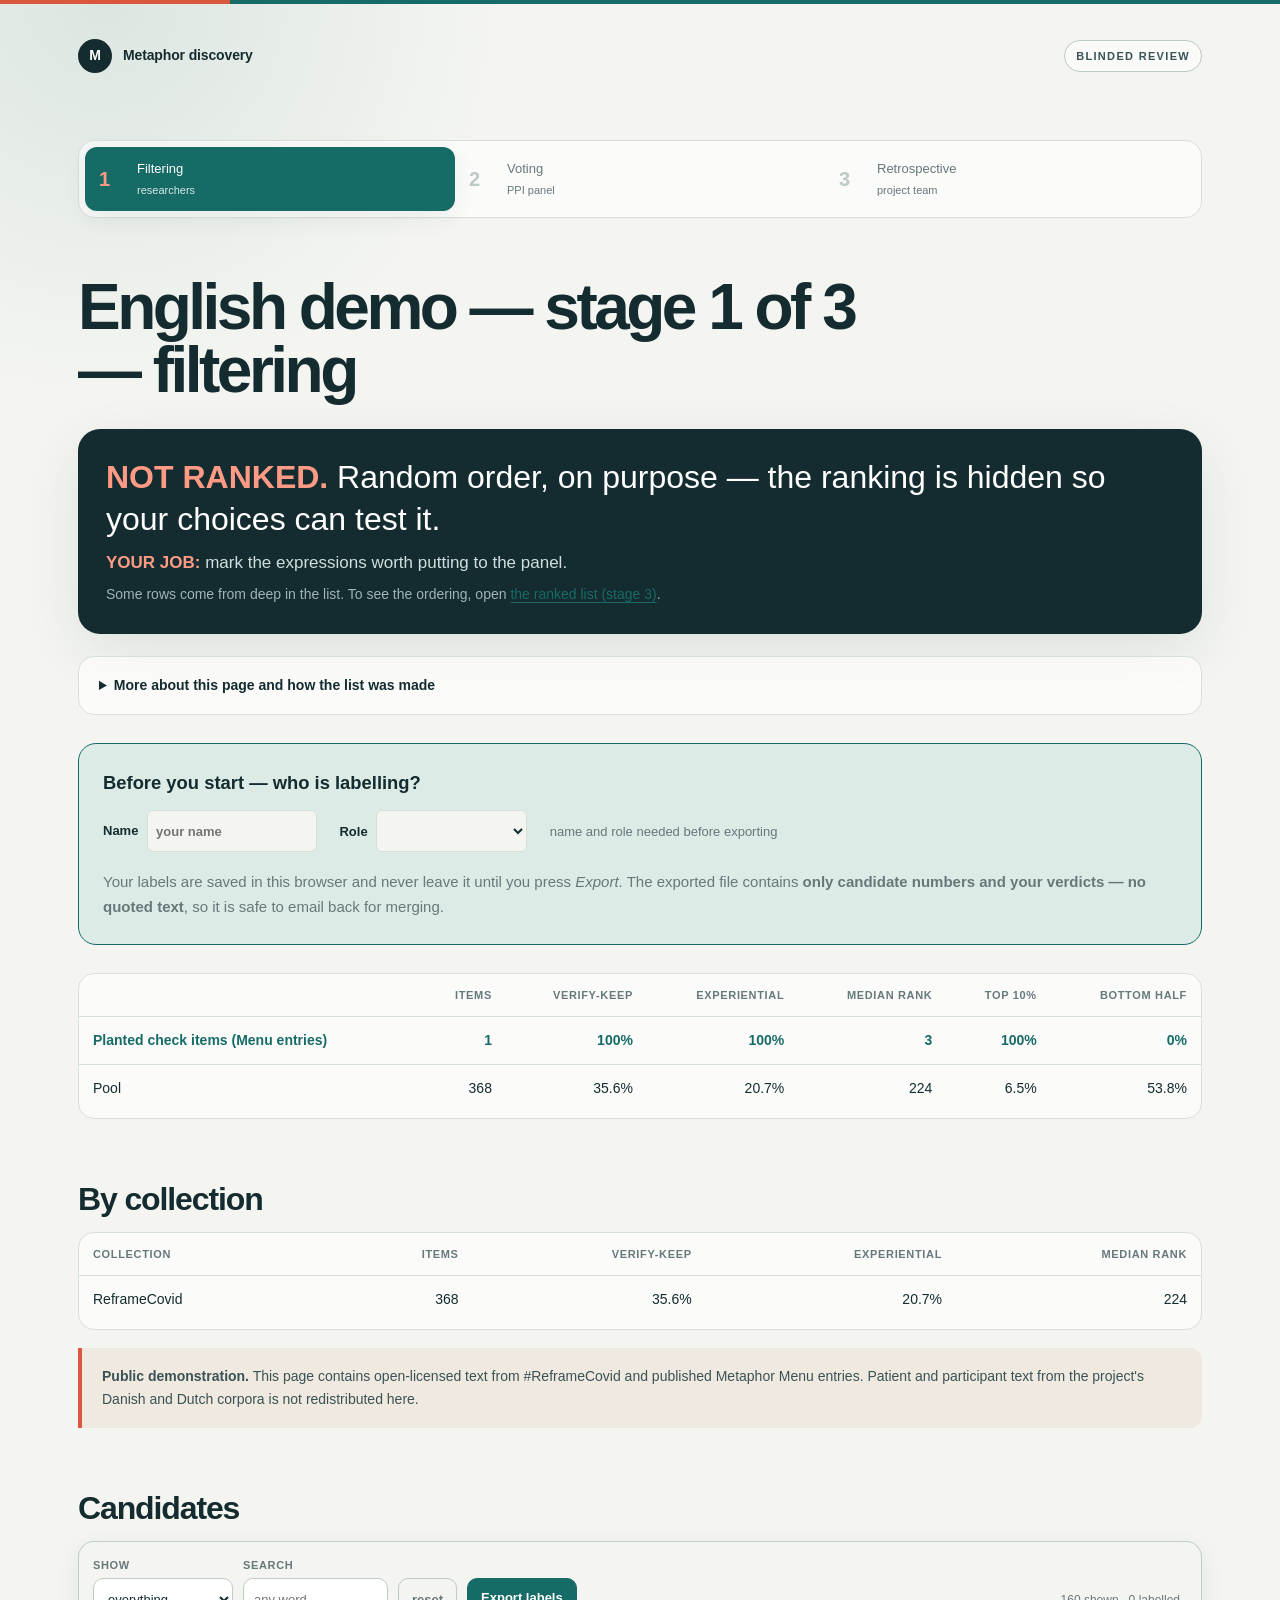
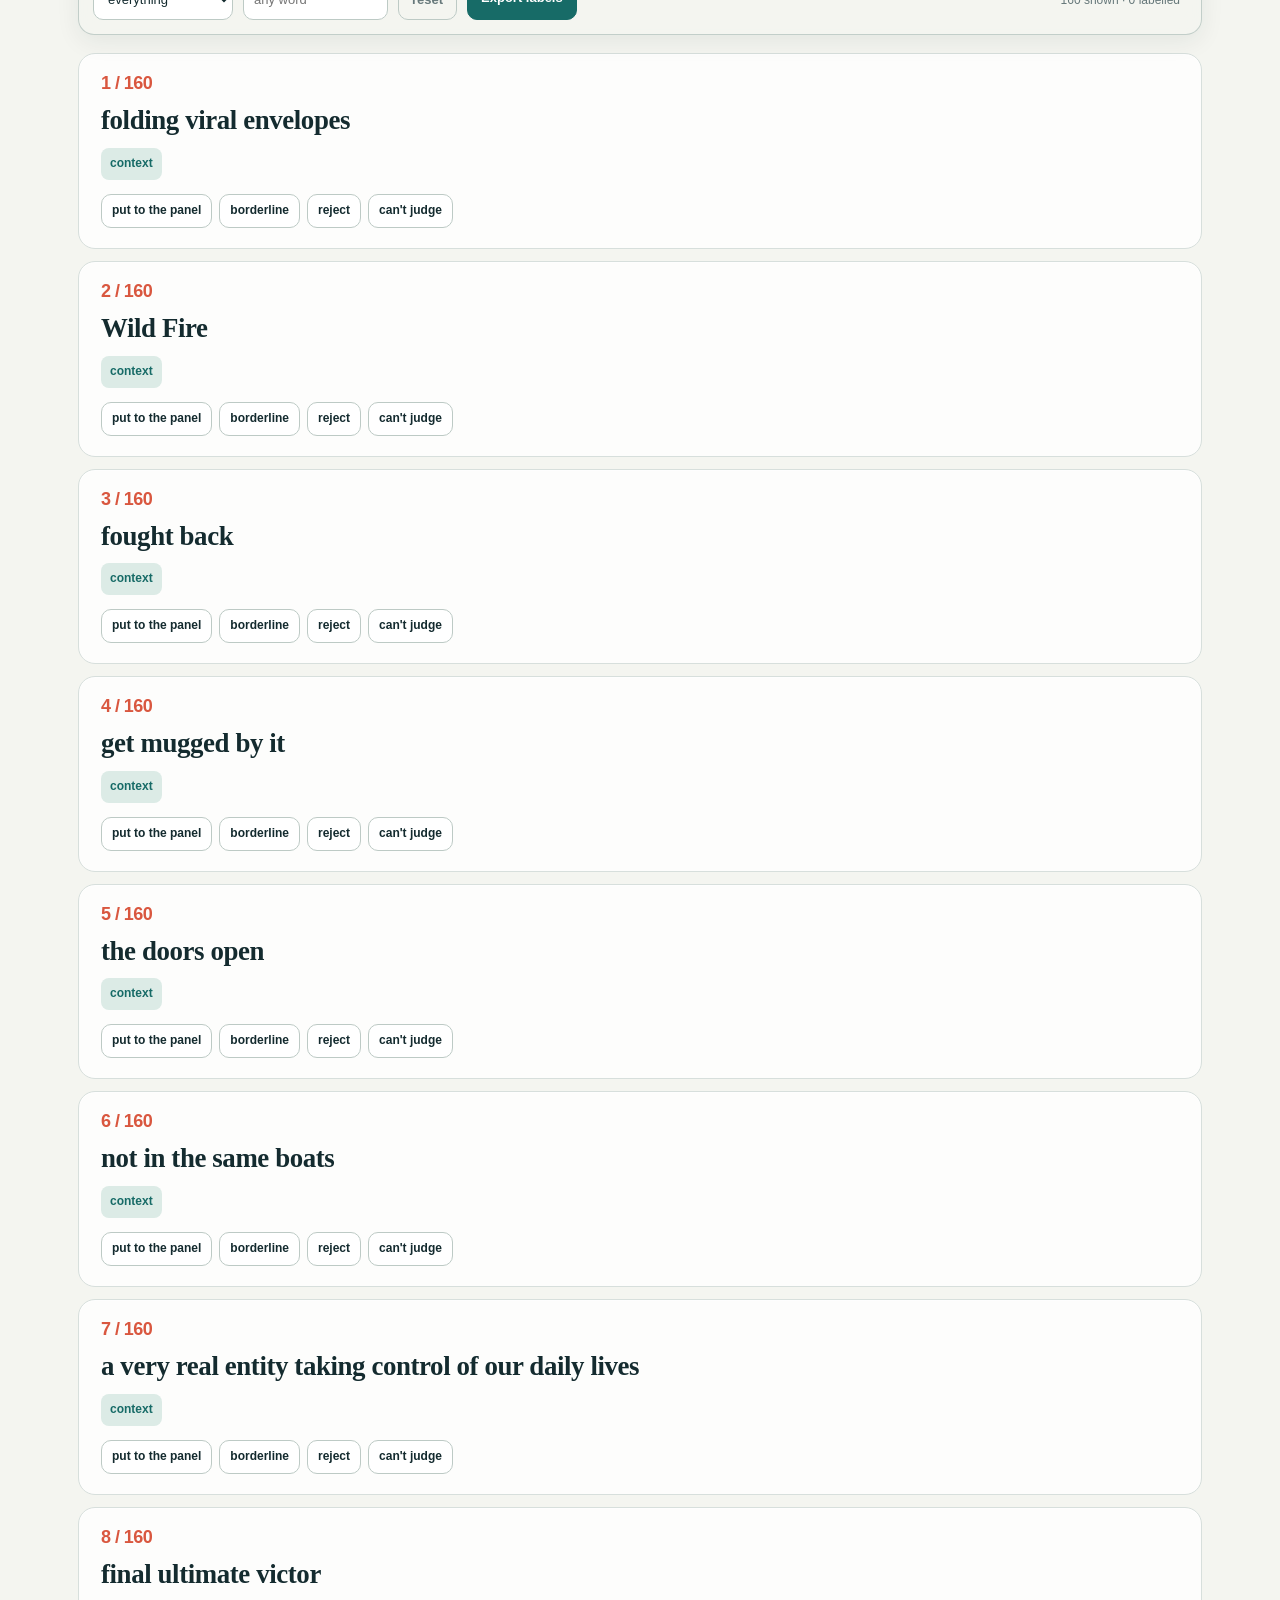
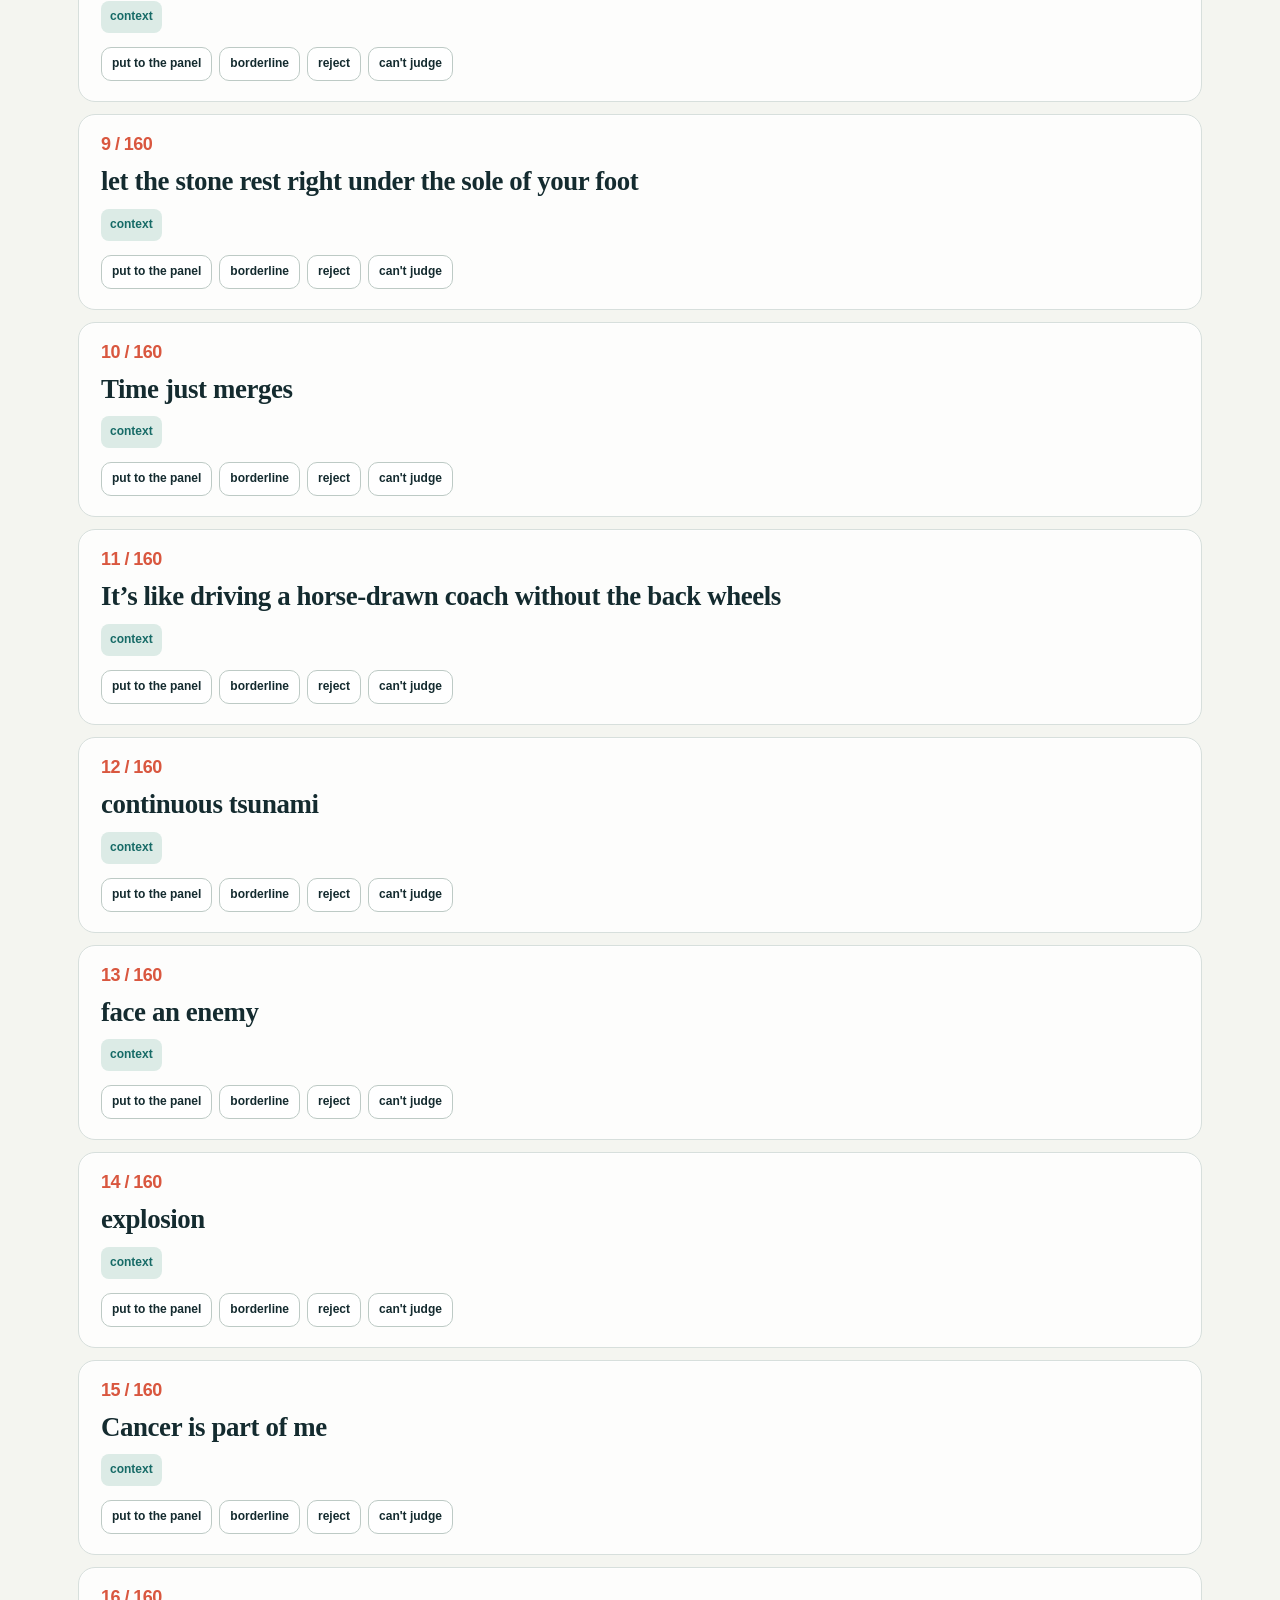
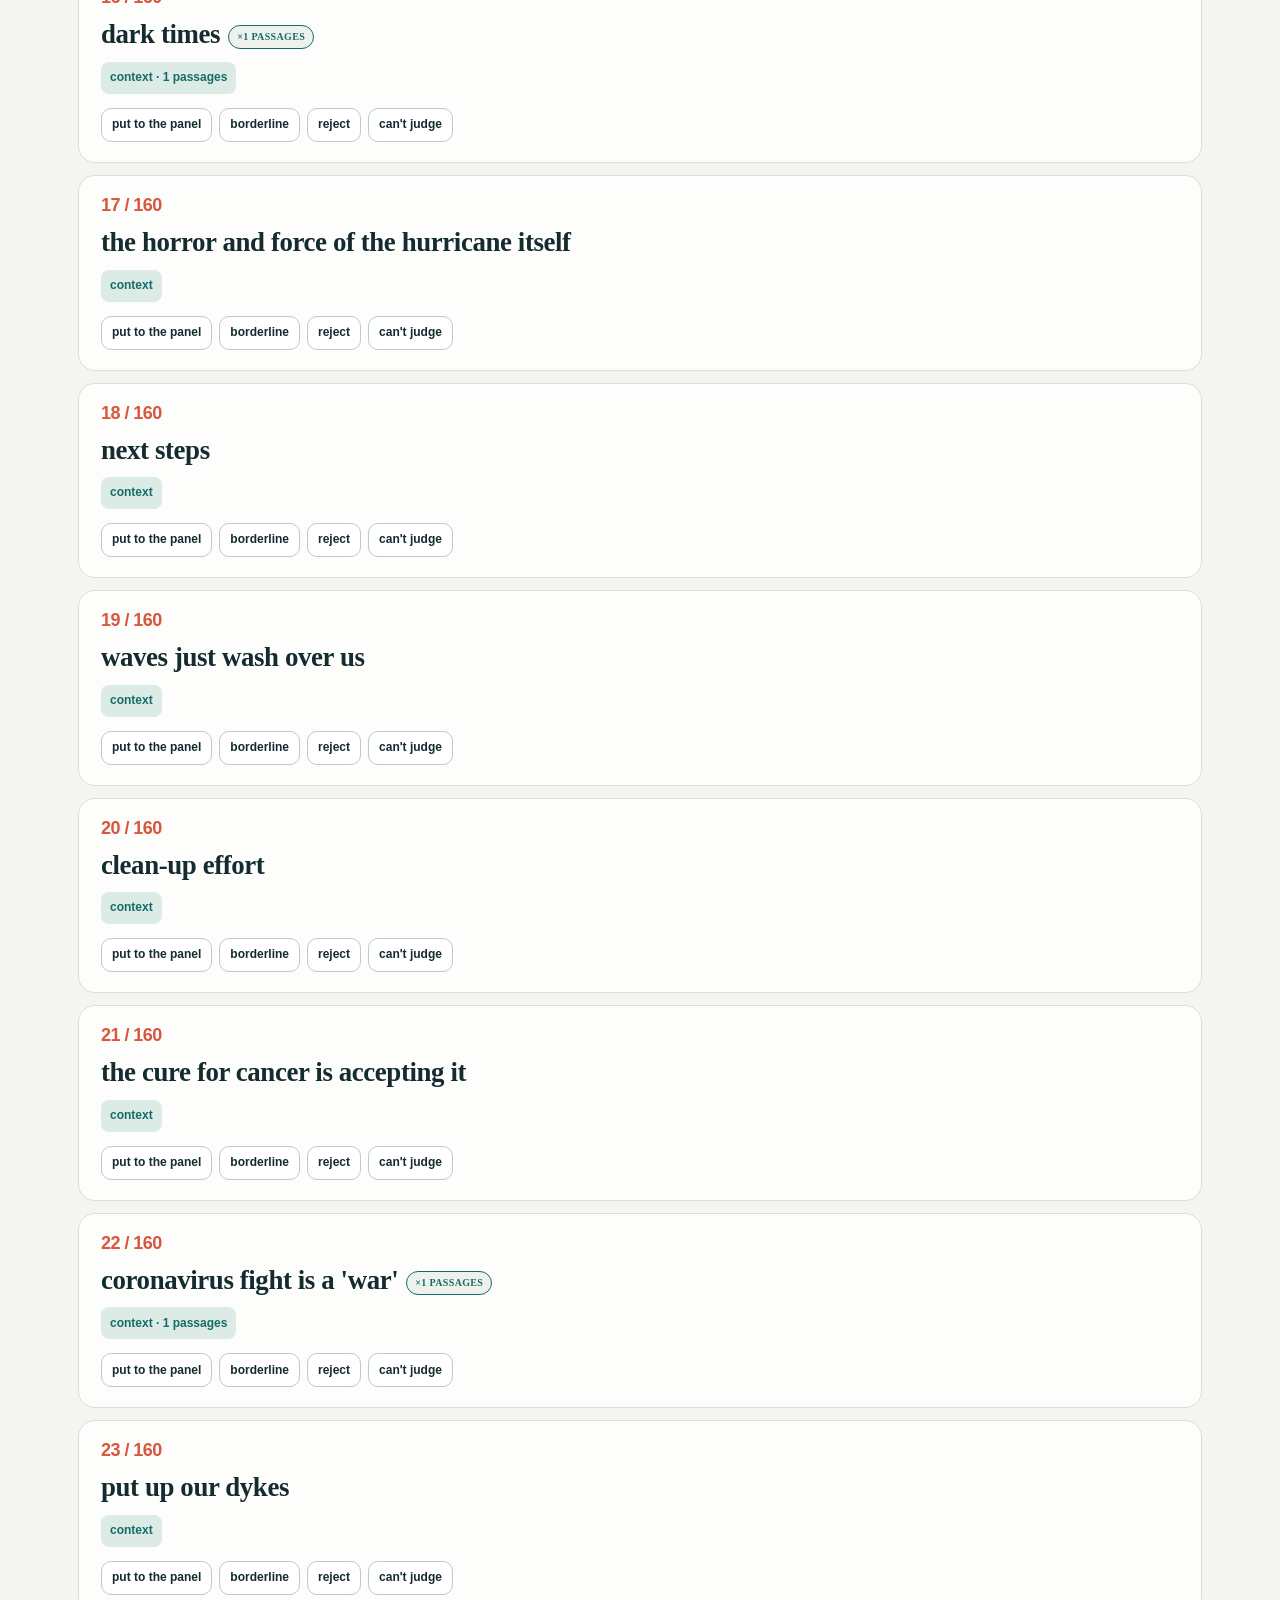
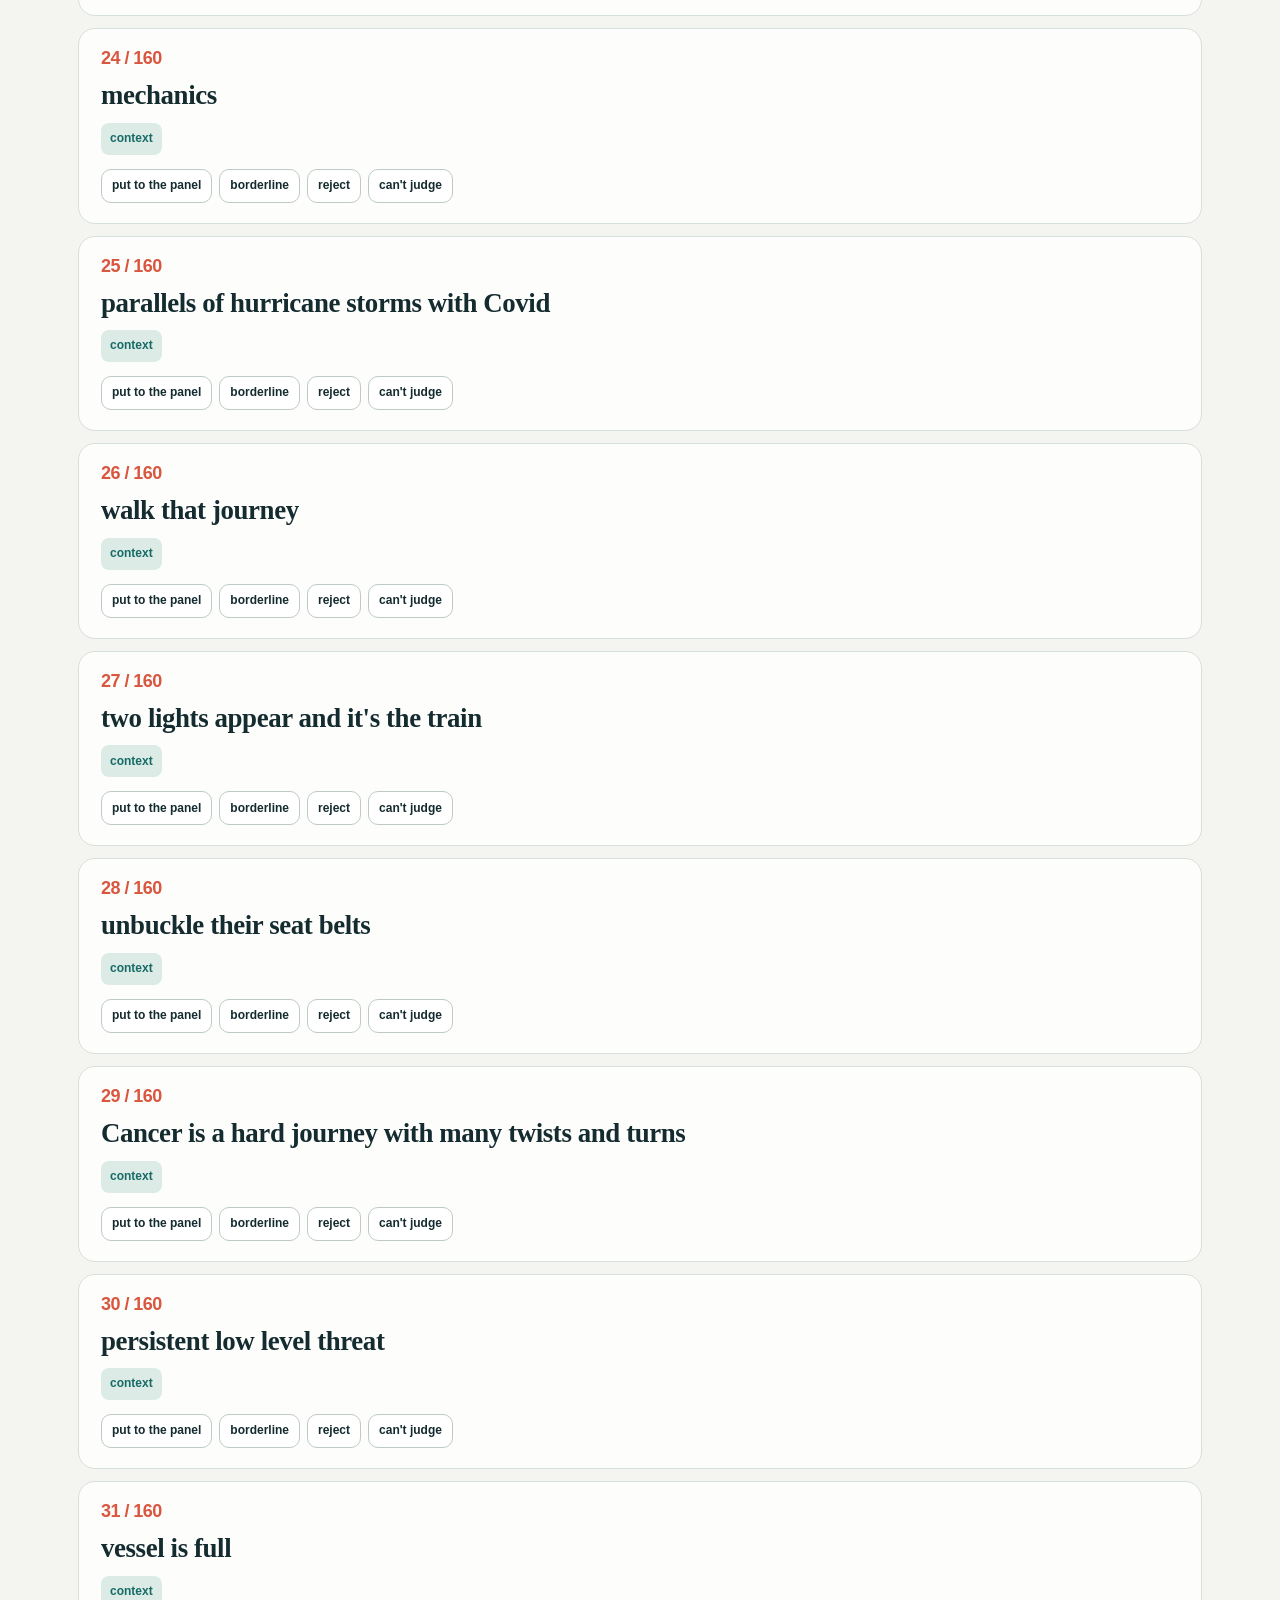
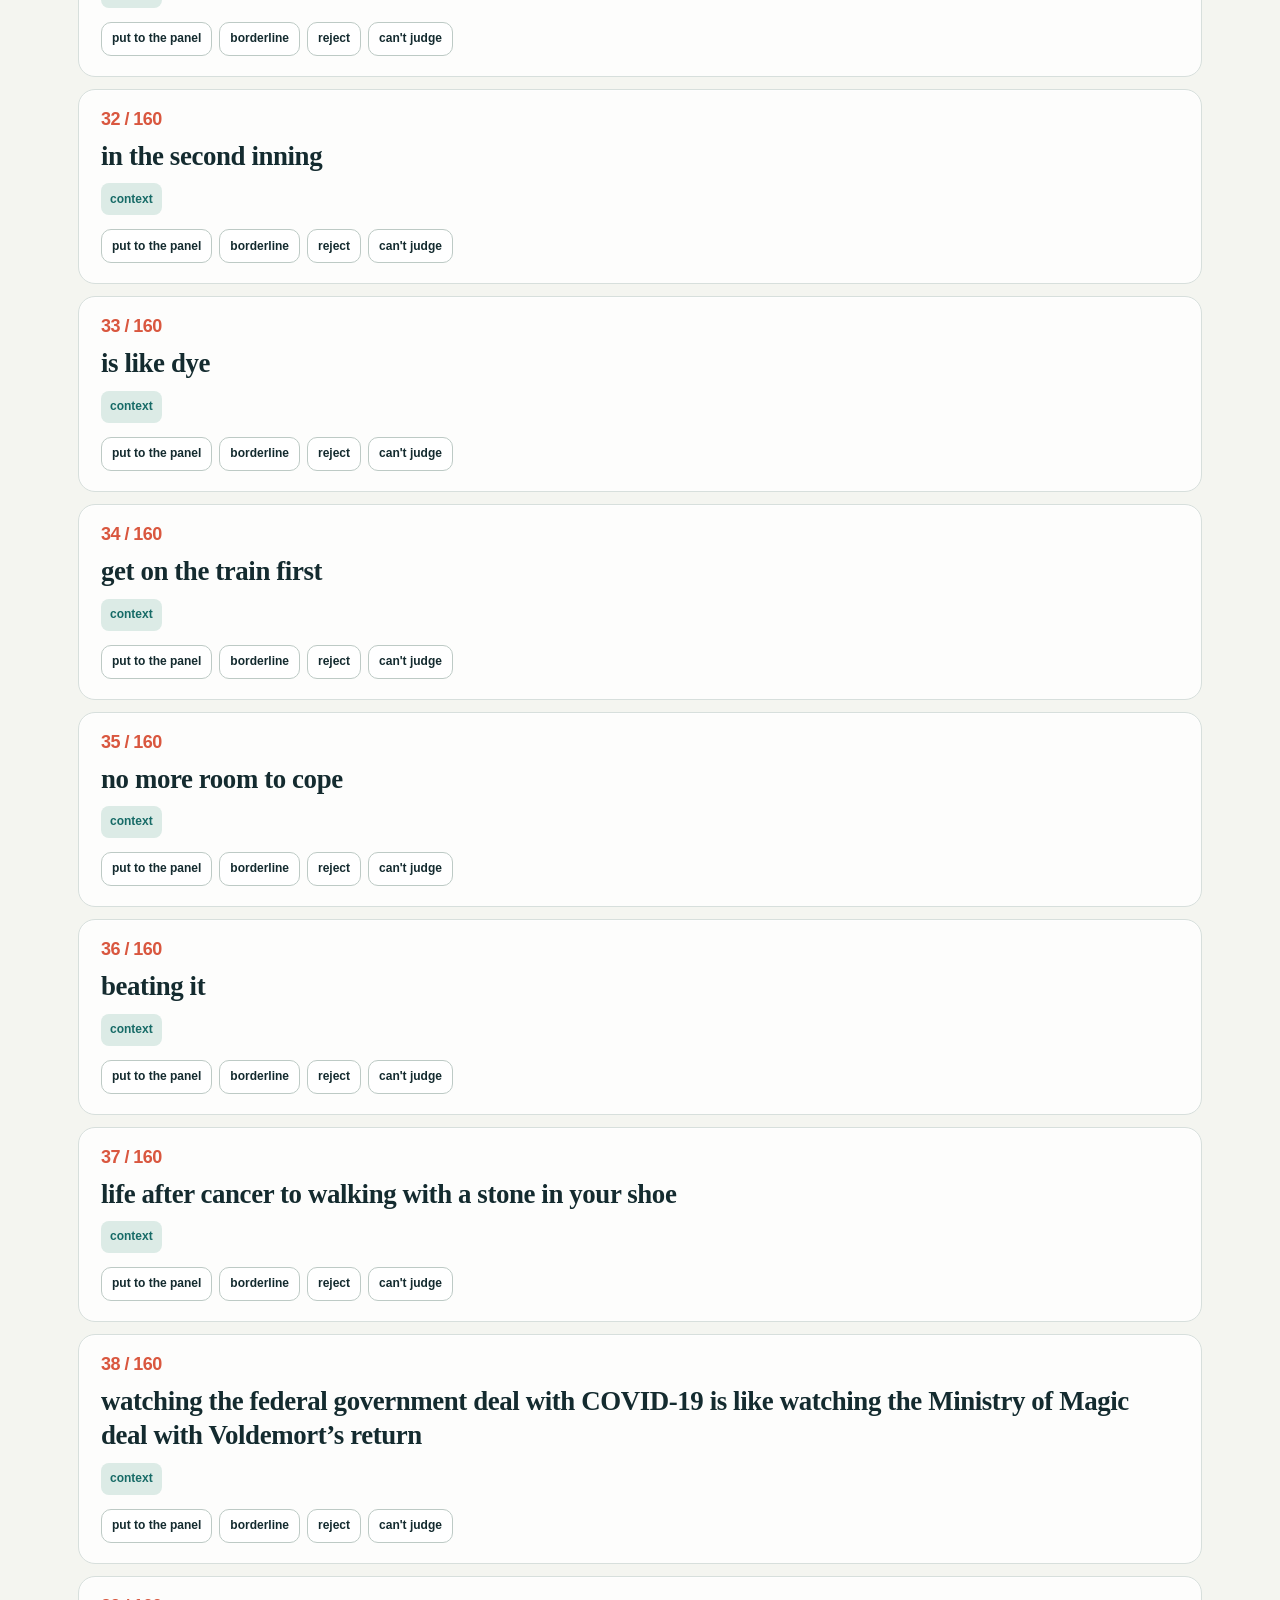
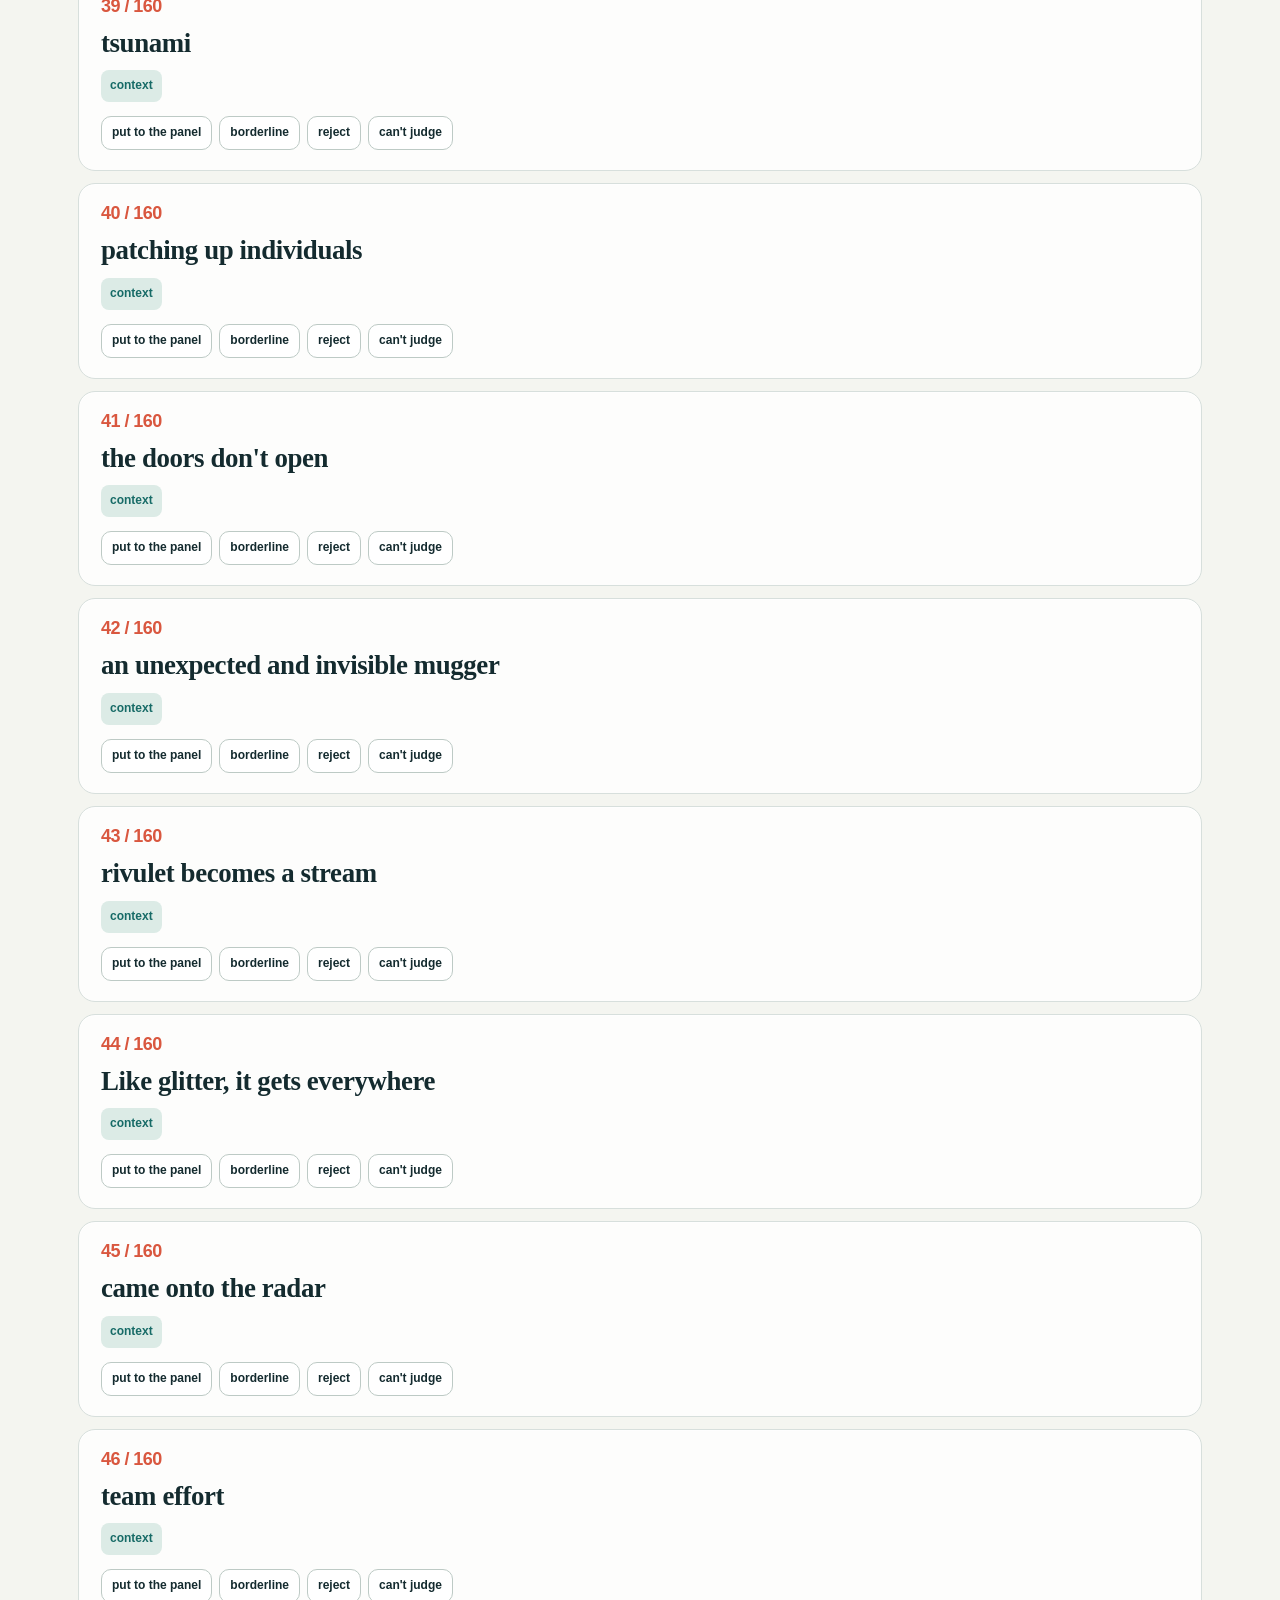
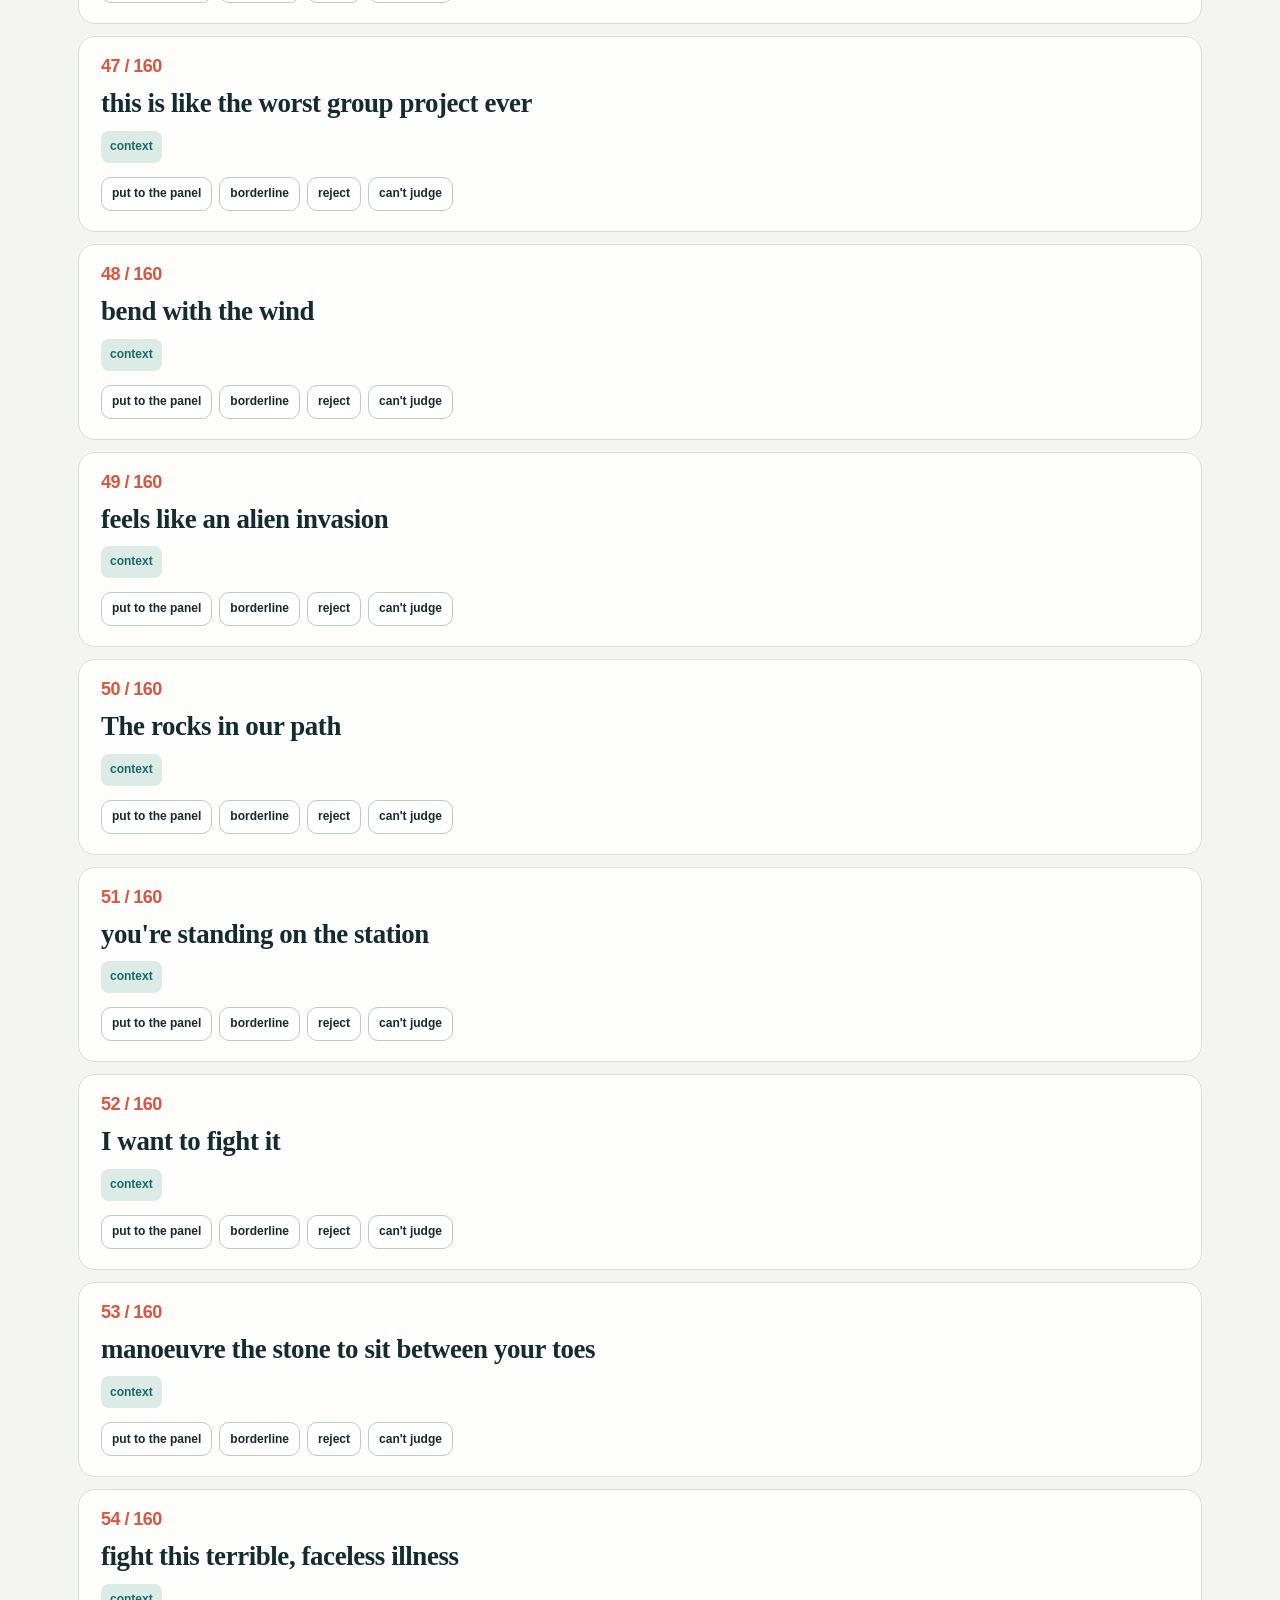
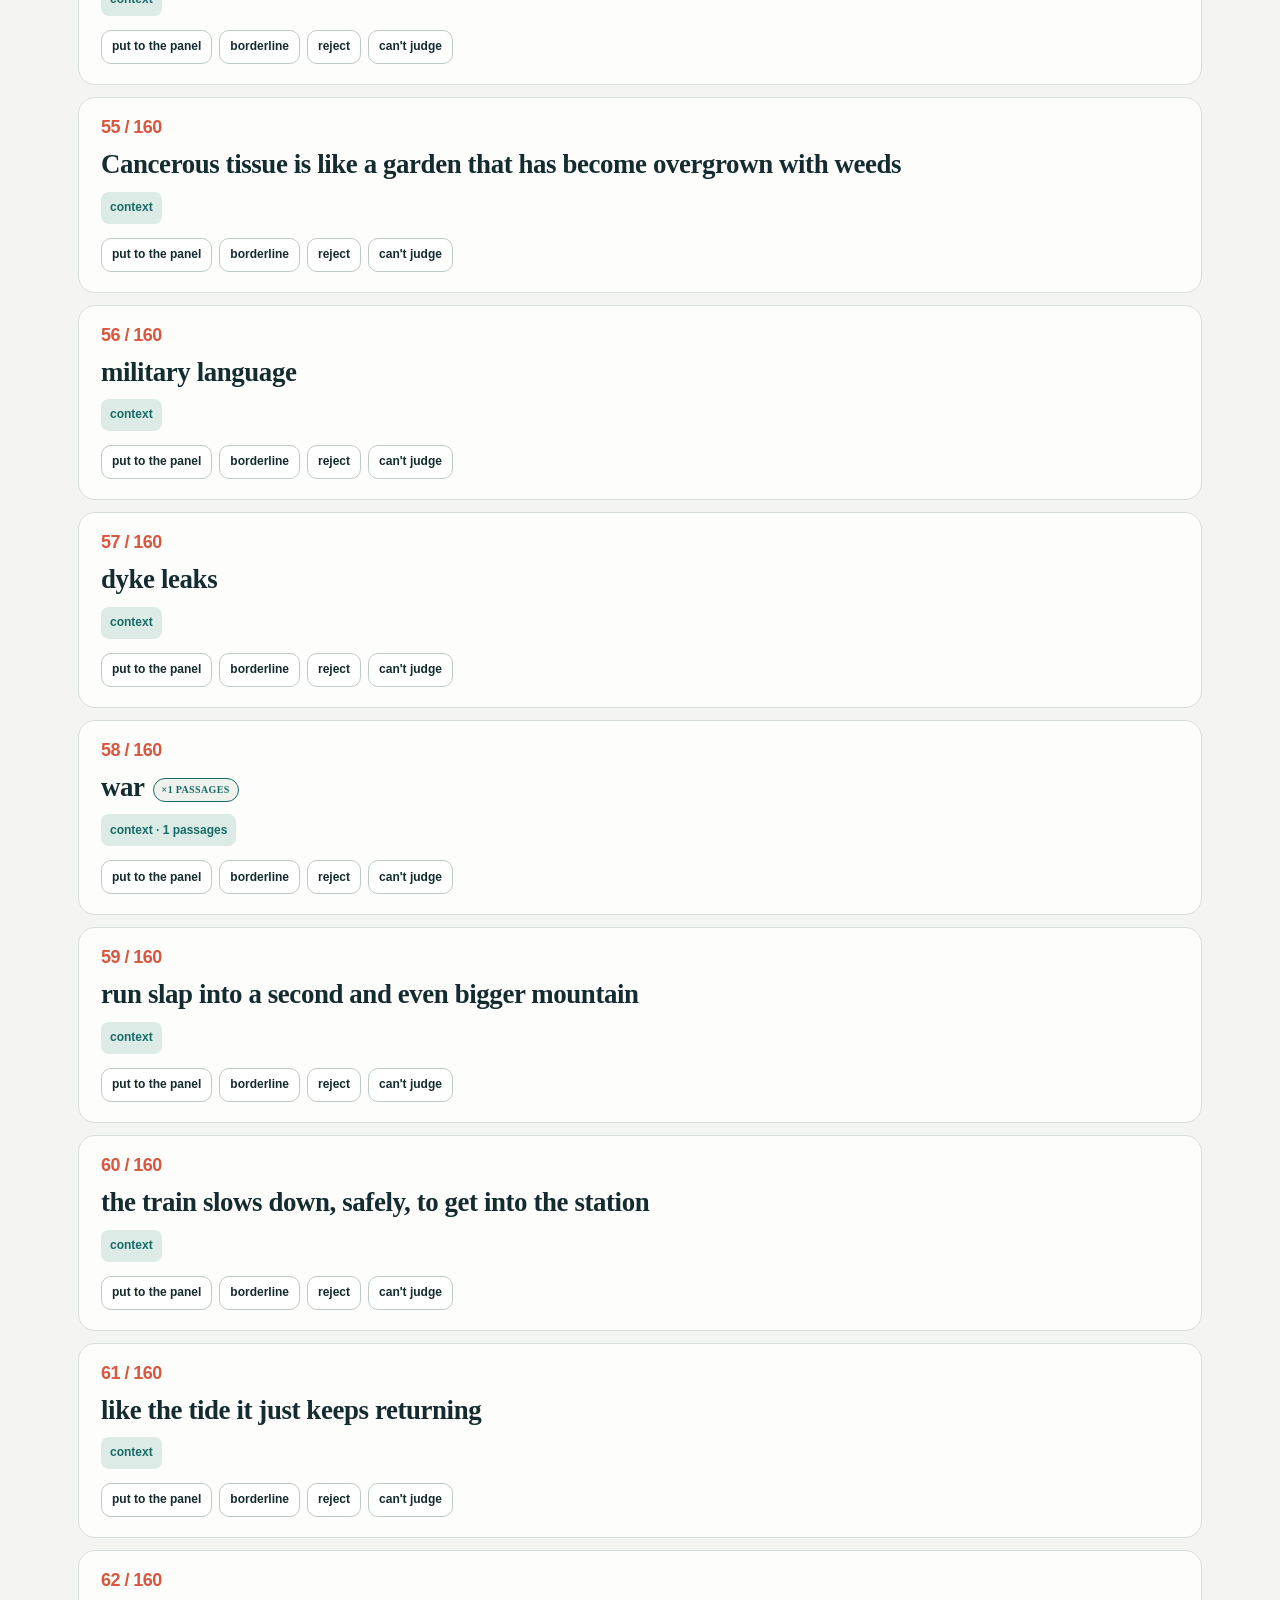
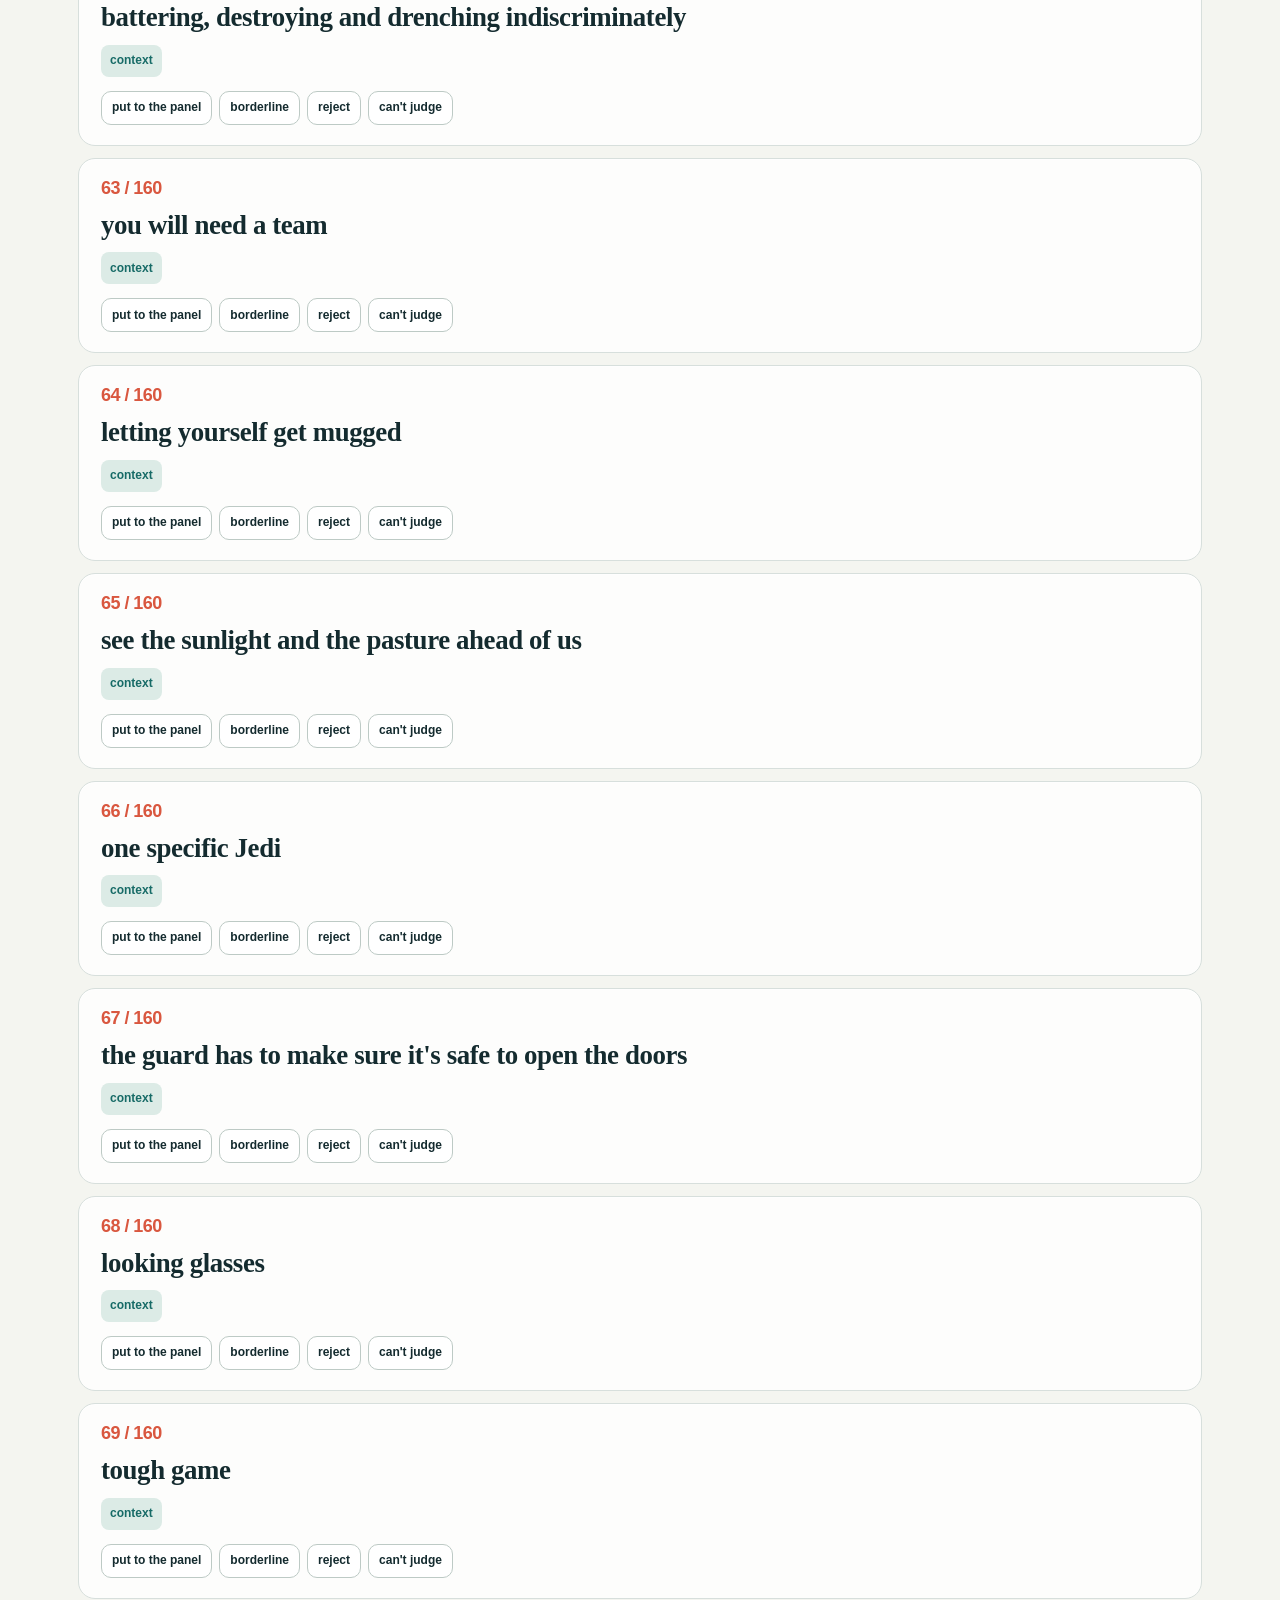
==== demo/english_demo_stage1_for_researchers.html @ 561a9abb "4DPICTURE Danish work package: deliverables, live demo, dictionaries and runnable notebooks" ====
<!doctype html><html lang="en"><head><meta charset="utf-8">
<meta name="viewport" content="width=device-width, initial-scale=1">
<meta name="description" content="Explore real metaphor candidates and the human review workflow used to evaluate them.">
<title>English demo — stage 1 of 3 — filtering</title><style>
:root { --ink:#1a1a1a; --mut:#5f5f5f; --line:#e2e2e2; --bg:#fff; --card:#fafafa;
  --acc:#2a78d6; --warn:#c2571f; --ok:#1a7f4b; --alt:#7a4fc9; }
/* colour code, identical on every page of the workflow:
   blue = planted known-good check item (and the reader's own selections),
   green = passed both screens, orange = rejected by the topic screen / disregard,
   purple = found only by target-screened retrieval, grey = descriptive. */
@media (prefers-color-scheme: dark) { :root { --ink:#e8e8e8; --mut:#a0a0a0; --line:#333;
  --bg:#151515; --card:#1e1e1e; } }
body { font:15px/1.55 -apple-system,BlinkMacSystemFont,"Segoe UI",sans-serif;
  color:var(--ink); background:var(--bg); max-width:880px; margin:0 auto; padding:24px 20px; }
h1 { font-size:21px; margin:0 0 4px; } h2 { font-size:15px; margin:26px 0 8px; }
.lede { color:var(--mut); font-size:14px; margin:0 0 16px; }
table { border-collapse:collapse; width:100%; font-size:13.5px; margin-bottom:6px; }
th,td { text-align:right; padding:6px 8px; border-bottom:1px solid var(--line); }
th:first-child, td:first-child { text-align:left; }
th { color:var(--mut); font-weight:600; font-size:12px; }
tr.hi td { font-weight:700; color:var(--acc); }
.tw { overflow-x:auto; }
.note { border-left:3px solid var(--warn); padding:9px 13px; background:var(--card);
  border-radius:0 8px 8px 0; font-size:13.5px; margin:14px 0; }
#purpose { border:1px solid var(--line); border-left:4px solid var(--acc);
  border-radius:0 8px 8px 0; padding:11px 15px; margin:0 0 18px;
  background:var(--card); font-size:13.5px; color:var(--mut); }
#purpose strong { color:var(--ink); }
#how { border:1px solid var(--line); border-radius:9px; padding:9px 14px; margin:0 0 16px;
  background:var(--card); font-size:13.5px; }
#how summary { color:var(--ink); font-weight:600; cursor:pointer; font-size:13.5px; }
#how ol { margin:8px 0 2px; padding-left:22px; color:var(--mut); }
#how li { margin-bottom:6px; }
#rater { border:1px solid var(--acc); border-radius:9px; padding:12px 14px; margin:16px 0;
  background:var(--card); }
#rater input, #rater select { font:inherit; padding:5px 8px; border-radius:6px;
  border:1px solid var(--line); background:var(--bg); color:var(--ink); margin-right:8px; }
#bar { position:sticky; top:0; background:var(--bg); border-bottom:1px solid var(--line);
  padding:10px 0; display:flex; gap:9px; flex-wrap:wrap; align-items:center;
  font-size:13px; z-index:5; }
select, button { font:inherit; padding:5px 9px; border:1px solid var(--line);
  border-radius:6px; background:var(--card); color:var(--ink); cursor:pointer; }
#count { color:var(--mut); margin-left:auto; }
.row { border-bottom:1px solid var(--line); padding:11px 0; }
.row.done { border-left:3px solid var(--ok); padding-left:9px; }
.meta { display:flex; gap:6px; flex-wrap:wrap; align-items:center; margin-bottom:4px; }
.rank { font-weight:700; color:var(--mut); font-size:12px; min-width:52px; }
.pill { font-size:11px; padding:2px 7px; border-radius:10px; background:var(--card);
  border:1px solid var(--line); color:var(--mut); }
.pill.s0 { border-color:var(--ok); color:var(--ok); }
.pill.s2 { border-color:var(--warn); color:var(--warn); }
.pill.plant { border-color:var(--acc); color:var(--acc); font-weight:700; }
.pill.new { border-color:var(--alt); color:var(--alt); font-weight:700; }
.pill.sim, .pill.veh, .pill.old { border-color:var(--mut); }
.stages { display:flex; gap:8px; flex-wrap:wrap; margin:0 0 14px; }
.stages .st { border:1px solid var(--line); border-radius:8px; padding:6px 11px;
  font-size:13px; color:var(--mut); background:var(--card); }
.stages .st b { font-size:17px; margin-right:5px; color:var(--mut); }
.stages .st small { display:block; font-size:11px; }
.stages .st.cur { border:2px solid var(--acc); color:var(--ink); }
.stages .st.cur b { color:var(--acc); }
.legend { display:flex; gap:8px; flex-wrap:wrap; font-size:12.5px; color:var(--mut);
  margin:0 0 10px; }
.phrase { font-size:17px; font-weight:600; }
.phrase .pill.cnt { margin-left:8px; vertical-align:middle; border-color:var(--acc); color:var(--acc); font-weight:600; }
summary { color:var(--acc); font-size:12px; cursor:pointer; margin-top:4px; }
.ctx { color:var(--mut); font-size:13px; border-left:2px solid var(--line);
  padding-left:9px; margin:6px 0 0; }
mark { background:transparent; color:var(--ink); font-weight:700; border-bottom:2px solid var(--acc); }
.status { margin:10px 0 16px; padding:14px 18px; border:2px solid var(--acc); border-radius:8px;
  background:var(--card); }
.status .l1 { font-size:20px; line-height:1.3; }
.status .l2 { font-size:17px; margin-top:6px; }
.status .l3 { color:var(--mut); margin-top:6px; font-size:14px; }
.status b { color:var(--acc); }
#veh table td:first-child { cursor:pointer; }
#vehctl { margin:6px 0 10px; }
#vehctl .ctlrow { display:flex; gap:16px; flex-wrap:wrap; align-items:center; margin-bottom:8px; }
#vtab tr.sub td { font-size:13.5px; color:var(--mut); border-top:none; padding-top:2px; padding-bottom:2px; }
#vtab tr.sub td:first-child { padding-left:28px; color:var(--ink); }
#vtab tr.grp td { font-weight:600; }
#vtab tr.more td { padding-left:28px; font-size:12.5px; color:var(--acc); cursor:pointer; border-top:none; }
#vtab .bar { display:inline-block; height:10px; background:var(--acc); opacity:.55; vertical-align:middle; }
#veh .codes span { display:inline-block; margin:0 6px 2px 0; cursor:pointer; color:var(--acc); }
#veh tr.on td { font-weight:700; background:rgba(42,120,214,.14); }
#vclear { display:none; margin-left:12px; padding:3px 10px; border:1px solid var(--acc); color:var(--acc);
  border-radius:12px; cursor:pointer; font-size:13px; background:transparent; }
#vclear.show { display:inline-block; }
.lbl { margin-top:7px; display:flex; gap:6px; flex-wrap:wrap; }
.lbl button { font-size:12.5px; padding:4px 10px; }
.lbl button.sel { background:var(--acc); color:#fff; border-color:var(--acc); }
textarea { width:100%; height:110px; margin-top:10px; display:none;
  font-family:ui-monospace,monospace; font-size:12px; }
</style><link rel="stylesheet" href="demo.css"></head><body class="review-page">

<header class="site-header" aria-label="Demo navigation"><a class="brand" href="index.html" aria-label="Back to the metaphor discovery demo"><span class="brand-mark" aria-hidden="true">M</span><span>Metaphor discovery</span></a><span class="header-tag">Blinded review</span></header>
<nav class="stages"><span class="st cur"><b>1</b> Filtering<small>researchers</small></span><span class="st"><b>2</b> Voting<small>PPI panel</small></span><span class="st"><b>3</b> Retrospective<small>project team</small></span></nav>


<h1>English demo — stage 1 of 3 — filtering</h1>
<div class="status"><div class="l1"><b>NOT RANKED.</b> Random order, on purpose — the ranking is hidden so your choices can test it.</div><div class="l2"><b>YOUR JOB:</b> mark the expressions worth putting to the panel.</div><div class="l3">Some rows come from deep in the list. To see the ordering, open <a href="english_demo_working_copy_project_team.html">the ranked list (stage 3)</a>.</div></div>

<details id="how"><summary>More about this page and how the list was made</summary><div id="purpose"><strong>Purpose:</strong> first-pass filtering. Mark which candidate expressions are worth putting to the panel. <strong>Data:</strong> Public demonstration built from the corona benchmark, showing open-licensed material only: published Metaphor Menu entries and the CC-licensed #ReframeCovid collection, attributed to their contributors. Reddit text is not redistributed. Your judgements are compared with the software's ordering afterwards, which is how we learn whether that ordering can be trusted — so the ordering is deliberately hidden from you.</div><p class="lede">160 expressions in random order (identical phrasings are shown once with a count; 4 further passages are folded under them, and one label covers all of them). Nothing about how the software rated or ranked them is shown, so your judgement is your own. Mark the ones worth putting to the panel. Some of these were rated poorly by the software and some highly — which is deliberate, and comparing your choices with its order afterwards is how we find out whether the ordering can be trusted.</p><ol><li>600 quality-filtered public posts from two COVID illness communities on Reddit (March 2020 - July 2021), split into 1,823 passages, with items of known status hidden among them: 17 published Metaphor Menu entries and 130 CC-licensed #ReframeCovid entries as known-good, and 100 figurative disease mentions about other topics as known-bad probes.</li><li>A local model family proposed metaphor candidates from every passage. A second model family independently checked whether each proposed phrase was metaphorical in its passage; 1,665 verified candidates went on to screening.</li><li>The workflow then recorded separate outputs for metaphor validity and illness relevance, lived experience, and resemblance to published Metaphor Menu entries (score 0-10).</li><li>Overlapping spans of the same expression were merged, and the four planted entries quoted inside the scoring prompt were removed: 1,490 ranked candidates, of which this demo shows the 415 with open-licensed text (Reddit text is not redistributed).</li><li>This page: the 120 highest-placed candidates in the system&#x27;s ordering, plus 40 drawn unseen from deeper down the list, shuffled together — 160 rows in all (identical phrasings merged). Nothing is discarded: the other candidates remain in the ranked list and in the project team&#x27;s working copy.</li></ol></details>

<div id="rater">
  <strong>Before you start — who is labelling?</strong><br>
  <label>Name <input id="rname" placeholder="your name" size="18"></label>
  <label>Role <select id="rrole"><option value="ppi">PPI panel member</option><option value="researcher" selected>Researcher</option><option value="clinician">Clinician</option><option value="other">Other</option></select></label>
  <span id="rstate" style="color:var(--mut);font-size:13px"></span>
  <p class="lede" style="margin:8px 0 0">Your labels are saved in this browser and never
  leave it until you press <em>Export</em>. The exported file contains <strong>only
  candidate numbers and your verdicts — no quoted text</strong>, so it is safe to email back
  for merging.</p>
</div>


<div class="tw"><table>
<tr><th></th><th>items</th><th>verify-keep</th><th>experiential</th><th>median rank</th>
<th>top 10%</th><th>bottom half</th></tr><tr class='hi'><td>Planted check items (Menu entries)</td><td>1</td><td>100%</td><td>100%</td><td>3</td><td>100%</td><td>0%</td></tr>
<tr><td>Pool</td><td>368</td><td>35.6%</td><td>20.7%</td>
<td>224</td><td>6.5%</td><td>53.8%</td></tr>
</table></div>


<h2>By collection</h2>
<div class="tw"><table>
<tr><th>collection</th><th>items</th><th>verify-keep</th>
<th>experiential</th><th>median rank</th></tr><tr><td>ReframeCovid</td><td>368</td><td>35.6%</td><td>20.7%</td><td>224</td></tr></table></div>

<div class="note" style="display:none"><strong>x</strong> Menu-likeness scores are
compressed near the bottom of the 0–10 range (mean 4.27, median
4.0), so position near the top rests on the screens rather than on score
differences. Planted items are translations and may read more formally than spontaneous
language.</div>

<div class="note"><strong>Public demonstration.</strong> This page contains
open-licensed text from #ReframeCovid and published Metaphor Menu entries. Patient and
participant text from the project's Danish and Dutch corpora is not redistributed here.</div>

<h2>Candidates</h2>

<div id="bar">
  <span style="display:none"><select id="fs"></select><select id="ft"></select><select id="fp"></select><select id="fm"></select><select id="fv"></select><select id="fc"></select></span>
  <label>show <select id="fl"><option value="">everything</option>
    <option value="todo">unlabelled only</option>
    <option value="yes">labelled: belongs</option>
    <option value="maybe">labelled: maybe</option></select></label>
  <label>search <input id="fq" placeholder="any word" size="14"></label>
  <button id="fr">reset</button><button id="ex">Export labels</button>
  <span id="count"></span></div>
<div class="row" data-stratum="" data-tier="" data-prov="" data-members="[]" data-id="PLANT|ANCHOR_reframe-109|folding viral envelopes"><div class="meta"><span class="rank">1 / 160</span></div><div class="phrase">folding viral envelopes</div><details><summary>context</summary><p class="ctx">The others [proteins], on entry, separate and attend to their tasks: turning off the cell’s alarm system; commandeering the copier to make new viral proteins; <mark>folding viral envelopes</mark>,</p></details><div class="lbl" data-for="PLANT|ANCHOR_reframe-109|folding viral envelopes"><button data-v="yes">put to the panel</button><button data-v="maybe">borderline</button><button data-v="no">reject</button><button data-v="unsure">can't judge</button></div></div><div class="row" data-stratum="" data-tier="" data-prov="" data-members="[]" data-id="PLANT|ANCHOR_reframe-128|Wild Fire"><div class="meta"><span class="rank">2 / 160</span></div><div class="phrase">Wild Fire</div><details><summary>context</summary><p class="ctx">Independent Sage group, meeting 1  described the as situation as &quot;<mark>Wild Fire</mark>, embers reigniting as a big blaze / firework / explosion.&quot;</p></details><div class="lbl" data-for="PLANT|ANCHOR_reframe-128|Wild Fire"><button data-v="yes">put to the panel</button><button data-v="maybe">borderline</button><button data-v="no">reject</button><button data-v="unsure">can't judge</button></div></div><div class="row" data-stratum="" data-tier="" data-prov="" data-members="[]" data-id="PLANT|MENU_10|fought back"><div class="meta"><span class="rank">3 / 160</span></div><div class="phrase">fought back</div><details><summary>context</summary><p class="ctx">You fight this terrible, faceless illness that has invaded every part of you. You stand and say, ‘No, this is not all there is to me’. You have <mark>fought back</mark>, taken control of the things left to you. And even when you felt crap, you forced yourself to get out of bed and keep going.</p></details><div class="lbl" data-for="PLANT|MENU_10|fought back"><button data-v="yes">put to the panel</button><button data-v="maybe">borderline</button><button data-v="no">reject</button><button data-v="unsure">can't judge</button></div></div><div class="row" data-stratum="" data-tier="" data-prov="" data-members="[]" data-id="PLANT|ANCHOR_reframe-157|get mugged by it"><div class="meta"><span class="rank">4 / 160</span></div><div class="phrase">get mugged by it</div><details><summary>context</summary><p class="ctx">Imagine seeing an &#x27;unexpected and invisible mugger&#x27; coming all the way from China, through Europe, mugging people all the way, and still letting yourself <mark>get mugged by it</mark>.</p></details><div class="lbl" data-for="PLANT|ANCHOR_reframe-157|get mugged by it"><button data-v="yes">put to the panel</button><button data-v="maybe">borderline</button><button data-v="no">reject</button><button data-v="unsure">can't judge</button></div></div><div class="row" data-stratum="" data-tier="" data-prov="" data-members="[]" data-id="PLANT|ANCHOR_reframe-192|the doors open"><div class="meta"><span class="rank">5 / 160</span></div><div class="phrase">the doors open</div><details><summary>context</summary><p class="ctx">This to me is like a train journey, where you&#x27;re standing on the station, it&#x27;s wet, it&#x27;s windy, it&#x27;s horrible. And two miles down the tracks, two lights appear and it&#x27;s the train. And it&#x27;s along way off. We&#x27;re at that point at the moment, that&#x27;s the efficacy result. Then we hope the train slows down, safely, to get into the station. That&#x27;s  teh safety data. And then the train stops. And at that point, the doors don&#x27;t open, the guard has to make sure it&#x27;s safe to open the doors. That&#x27;s the MHRA, that&#x27;s the regulator. And when <mark>the doors open</mark>, I hope there&#x27;s not an unholy scramble for the seats. The JCVI has very clearly said which people are going to need the seats most and they&#x27;re the ones who should get on the train first. That&#x27;s how we have to frame this and right now it&#x27;s a couple miles down the tracks and we&#x27;ve just seen the lights come round the bend.</p></details><div class="lbl" data-for="PLANT|ANCHOR_reframe-192|the doors open"><button data-v="yes">put to the panel</button><button data-v="maybe">borderline</button><button data-v="no">reject</button><button data-v="unsure">can't judge</button></div></div><div class="row" data-stratum="" data-tier="" data-prov="" data-members="[]" data-id="PLANT|ANCHOR_reframe-184|not in the same boats"><div class="meta"><span class="rank">6 / 160</span></div><div class="phrase">not in the same boats</div><details><summary>context</summary><p class="ctx">It is really about the recognition that we are all in the same storm. ... This is a storm that&#x27;s affecting the world. But we are <mark>not in the same boats</mark> ... I am going to give you everything we know so you can do your best to keep afloat.</p></details><div class="lbl" data-for="PLANT|ANCHOR_reframe-184|not in the same boats"><button data-v="yes">put to the panel</button><button data-v="maybe">borderline</button><button data-v="no">reject</button><button data-v="unsure">can't judge</button></div></div><div class="row" data-stratum="" data-tier="" data-prov="" data-members="[]" data-id="PLANT|ANCHOR_reframe-183|a very real entity taking control of our daily lives"><div class="meta"><span class="rank">7 / 160</span></div><div class="phrase">a very real entity taking control of our daily lives</div><details><summary>context</summary><p class="ctx">Italy has been hit by an emotional storm. Within a few days, the virus went from a distant, abstract enemy, to something ominous approaching home, to <mark>a very real entity taking control of our daily lives</mark>. The arduous — though necessary — quarantine period forces us to break from our daily habits, which can be disorienting. But I think there’s a silver lining here: We can slow down, look deeper inside ourselves, pick up that book we never had time to finish, or take up a new hobby altogether. Call that friend we haven’t made time for recently. Demonize technology if you must, but it’s keeping us all connected right now. artist BEPPE CONTI, Turin, Italy</p></details><div class="lbl" data-for="PLANT|ANCHOR_reframe-183|a very real entity taking control of our daily lives"><button data-v="yes">put to the panel</button><button data-v="maybe">borderline</button><button data-v="no">reject</button><button data-v="unsure">can't judge</button></div></div><div class="row" data-stratum="" data-tier="" data-prov="" data-members="[]" data-id="PLANT|ANCHOR_reframe-206|final ultimate victor"><div class="meta"><span class="rank">8 / 160</span></div><div class="phrase">final ultimate victor</div><details><summary>context</summary><p class="ctx">The battle against Covid-19 is not a war as classically understood; there will be no <mark>final ultimate victor</mark>.</p></details><div class="lbl" data-for="PLANT|ANCHOR_reframe-206|final ultimate victor"><button data-v="yes">put to the panel</button><button data-v="maybe">borderline</button><button data-v="no">reject</button><button data-v="unsure">can't judge</button></div></div><div class="row" data-stratum="" data-tier="" data-prov="" data-members="[]" data-id="PLANT|MENU_5|let the stone rest right under the sole of your foot"><div class="meta"><span class="rank">9 / 160</span></div><div class="phrase">let the stone rest right under the sole of your foot</div><details><summary>context</summary><p class="ctx">I compare life after cancer to walking with a stone in your shoe. If you <mark>let the stone rest right under the sole of your foot</mark>, it hurts every time you take a step and it is hard to move forward. But if you can manoeuvre the stone to sit between your toes, it is still there but you can walk the fine line of life without hurting.</p></details><div class="lbl" data-for="PLANT|MENU_5|let the stone rest right under the sole of your foot"><button data-v="yes">put to the panel</button><button data-v="maybe">borderline</button><button data-v="no">reject</button><button data-v="unsure">can't judge</button></div></div><div class="row" data-stratum="" data-tier="" data-prov="" data-members="[]" data-id="PLANT|ANCHOR_reframe-159|Time just merges"><div class="meta"><span class="rank">10 / 160</span></div><div class="phrase">Time just merges</div><details><summary>context</summary><p class="ctx">one day the music just stopped, and we froze...for weeks and weeks. <mark>Time just merges</mark>...&#x27;</p></details><div class="lbl" data-for="PLANT|ANCHOR_reframe-159|Time just merges"><button data-v="yes">put to the panel</button><button data-v="maybe">borderline</button><button data-v="no">reject</button><button data-v="unsure">can't judge</button></div></div><div class="row" data-stratum="" data-tier="" data-prov="" data-members="[]" data-id="PLANT|MENU_3|It’s like driving a horse-drawn coach without the back wheel"><div class="meta"><span class="rank">11 / 160</span></div><div class="phrase">It’s like driving a horse-drawn coach without the back wheels</div><details><summary>context</summary><p class="ctx">Cancer is a hard journey with many twists and turns. No two people go through the exact same route. <mark>It’s like driving a horse-drawn coach without the back wheels</mark>. It’s helpful to occasionally stop, rest the horses, and review the situation with someone you are close to.</p></details><div class="lbl" data-for="PLANT|MENU_3|It’s like driving a horse-drawn coach without the back wheel"><button data-v="yes">put to the panel</button><button data-v="maybe">borderline</button><button data-v="no">reject</button><button data-v="unsure">can't judge</button></div></div><div class="row" data-stratum="" data-tier="" data-prov="" data-members="[]" data-id="PLANT|ANCHOR_reframe-202|continuous tsunami"><div class="meta"><span class="rank">12 / 160</span></div><div class="phrase">continuous tsunami</div><details><summary>context</summary><p class="ctx">“They [London hospital CEOs] talk about wave after wave after wave – the word that’s often used to me is a <mark>continuous tsunami</mark>.&quot;</p></details><div class="lbl" data-for="PLANT|ANCHOR_reframe-202|continuous tsunami"><button data-v="yes">put to the panel</button><button data-v="maybe">borderline</button><button data-v="no">reject</button><button data-v="unsure">can't judge</button></div></div><div class="row" data-stratum="" data-tier="" data-prov="" data-members="[]" data-id="PLANT|ANCHOR_reframe-225|face an enemy"><div class="meta"><span class="rank">13 / 160</span></div><div class="phrase">face an enemy</div><details><summary>context</summary><p class="ctx">We do know we <mark>face an enemy</mark> that is poorly understood, potentially adaptive, and has already attacked most of the United States</p></details><div class="lbl" data-for="PLANT|ANCHOR_reframe-225|face an enemy"><button data-v="yes">put to the panel</button><button data-v="maybe">borderline</button><button data-v="no">reject</button><button data-v="unsure">can't judge</button></div></div><div class="row" data-stratum="" data-tier="" data-prov="" data-members="[]" data-id="PLANT|ANCHOR_reframe-128|explosion"><div class="meta"><span class="rank">14 / 160</span></div><div class="phrase">explosion</div><details><summary>context</summary><p class="ctx">Independent Sage group, meeting 1  described the as situation as &quot;Wild Fire, embers reigniting as a big blaze / firework / <mark>explosion</mark>.&quot;</p></details><div class="lbl" data-for="PLANT|ANCHOR_reframe-128|explosion"><button data-v="yes">put to the panel</button><button data-v="maybe">borderline</button><button data-v="no">reject</button><button data-v="unsure">can't judge</button></div></div><div class="row" data-stratum="" data-tier="" data-prov="" data-members="[]" data-id="PLANT|MENU_11|Cancer is part of me"><div class="meta"><span class="rank">15 / 160</span></div><div class="phrase">Cancer is part of me</div><details><summary>context</summary><p class="ctx"><mark>Cancer is part of me</mark>, the cure for cancer is accepting it, to heal is to convince the cancer cells to sing in tune with the rest of the body.</p></details><div class="lbl" data-for="PLANT|MENU_11|Cancer is part of me"><button data-v="yes">put to the panel</button><button data-v="maybe">borderline</button><button data-v="no">reject</button><button data-v="unsure">can't judge</button></div></div><div class="row" data-stratum="" data-tier="" data-prov="" data-members="[&quot;PLANT|ANCHOR_reframe-146|dark times&quot;]" data-id="PLANT|ANCHOR_reframe-122|dark times"><div class="meta"><span class="rank">16 / 160</span></div><div class="phrase">dark times<span class="pill cnt" title="this phrasing occurs in 1 passages">&times;1 passages</span></div><details><summary>context · 1 passages</summary><p class="ctx">@jk_rowling
 Thank you for your stories being a wonderful escape, even in <mark>dark times</mark>.

Hogwarts will always be there to welcome you home x</p><p class="ctx">“[W]e need now to distil the very best of the psychic energy of the last few months. (...) Let’s take that combination, that spirit, bottle it, swig it, and I believe we will have found if not quite a magic potion, at least the right formula to get us through these <mark>dark times</mark>.&quot;</p></details><div class="lbl" data-for="PLANT|ANCHOR_reframe-122|dark times"><button data-v="yes">put to the panel</button><button data-v="maybe">borderline</button><button data-v="no">reject</button><button data-v="unsure">can't judge</button></div></div><div class="row" data-stratum="" data-tier="" data-prov="" data-members="[]" data-id="PLANT|ANCHOR_reframe-185|the horror and force of the hurricane itself"><div class="meta"><span class="rank">17 / 160</span></div><div class="phrase">the horror and force of the hurricane itself</div><details><summary>context</summary><p class="ctx">The parallels of hurricane storms with Covid are striking. There is a warning, with an opportunity to act to prepare and mitigate the storm’s effect. Next, there is a warm updraft and the calm before the storm — still being experienced in parts of the NHS. Then comes <mark>the horror and force of the hurricane itself</mark>, battering, destroying and drenching indiscriminately. After that, there is the clean-up effort, patching up individuals and surroundings. Resources and expertise are key.</p></details><div class="lbl" data-for="PLANT|ANCHOR_reframe-185|the horror and force of the hurricane itself"><button data-v="yes">put to the panel</button><button data-v="maybe">borderline</button><button data-v="no">reject</button><button data-v="unsure">can't judge</button></div></div><div class="row" data-stratum="" data-tier="" data-prov="" data-members="[]" data-id="PLANT|ANCHOR_reframe-230|next steps"><div class="meta"><span class="rank">18 / 160</span></div><div class="phrase">next steps</div><details><summary>context</summary><p class="ctx">Only once we’ve passed this test can we begin to think about the <mark>next steps</mark></p></details><div class="lbl" data-for="PLANT|ANCHOR_reframe-230|next steps"><button data-v="yes">put to the panel</button><button data-v="maybe">borderline</button><button data-v="no">reject</button><button data-v="unsure">can't judge</button></div></div><div class="row" data-stratum="" data-tier="" data-prov="" data-members="[]" data-id="PLANT|ANCHOR_reframe-201|waves just wash over us"><div class="meta"><span class="rank">19 / 160</span></div><div class="phrase">waves just wash over us</div><details><summary>context</summary><p class="ctx">M. Rosen: How useful is the metaphor of a &#x27;wave&#x27; when talking about Covid? Is there a problem that it suggests that it spreads by itself, without humans doing the spreading? (I know it&#x27;s too late to change it. Just a passing thought.) - Tim Fellows: I think it&#x27;s thinking of the sense of a wave propagating, like a ripple. However, most waves decay naturally or at least remain the same amplitude if they are in a vacuum. This one actually gets bigger, like each person is an amplifier in a sound system.- epistatacadam: But it isn&#x27;t quite like that. More like a handful of gravel thrown into a pond. Reinforcement creates localised peaks, now assume some of those chunks of gravel can jump out and splash again, a bit like jumping beans... - Richard Reeves: I think we struggle to really think about how it spreads in easily explained terms, but maybe even within the water metaphor a “flood” would </p></details><div class="lbl" data-for="PLANT|ANCHOR_reframe-201|waves just wash over us"><button data-v="yes">put to the panel</button><button data-v="maybe">borderline</button><button data-v="no">reject</button><button data-v="unsure">can't judge</button></div></div><div class="row" data-stratum="" data-tier="" data-prov="" data-members="[]" data-id="PLANT|ANCHOR_reframe-185|clean-up effort"><div class="meta"><span class="rank">20 / 160</span></div><div class="phrase">clean-up effort</div><details><summary>context</summary><p class="ctx">The parallels of hurricane storms with Covid are striking. There is a warning, with an opportunity to act to prepare and mitigate the storm’s effect. Next, there is a warm updraft and the calm before the storm — still being experienced in parts of the NHS. Then comes the horror and force of the hurricane itself, battering, destroying and drenching indiscriminately. After that, there is the <mark>clean-up effort</mark>, patching up individuals and surroundings. Resources and expertise are key.</p></details><div class="lbl" data-for="PLANT|ANCHOR_reframe-185|clean-up effort"><button data-v="yes">put to the panel</button><button data-v="maybe">borderline</button><button data-v="no">reject</button><button data-v="unsure">can't judge</button></div></div><div class="row" data-stratum="" data-tier="" data-prov="" data-members="[]" data-id="PLANT|MENU_11|the cure for cancer is accepting it"><div class="meta"><span class="rank">21 / 160</span></div><div class="phrase">the cure for cancer is accepting it</div><details><summary>context</summary><p class="ctx">Cancer is part of me, <mark>the cure for cancer is accepting it</mark>, to heal is to convince the cancer cells to sing in tune with the rest of the body.</p></details><div class="lbl" data-for="PLANT|MENU_11|the cure for cancer is accepting it"><button data-v="yes">put to the panel</button><button data-v="maybe">borderline</button><button data-v="no">reject</button><button data-v="unsure">can't judge</button></div></div><div class="row" data-stratum="" data-tier="" data-prov="" data-members="[&quot;PLANT|ANCHOR_reframe-220|coronavirus fight is a \u201cwar\u201d&quot;]" data-id="PLANT|ANCHOR_reframe-220|coronavirus fight is a &#x27;war&#x27;"><div class="meta"><span class="rank">22 / 160</span></div><div class="phrase">coronavirus fight is a &#x27;war&#x27;<span class="pill cnt" title="this phrasing occurs in 1 passages">&times;1 passages</span></div><details><summary>context · 1 passages</summary><p class="ctx">If the coronavirus fight is a “war,” Trump has been a disastrous commander in chief</p><p class="ctx">If the coronavirus fight is a “war,” Trump has been a disastrous commander in chief</p></details><div class="lbl" data-for="PLANT|ANCHOR_reframe-220|coronavirus fight is a &#x27;war&#x27;"><button data-v="yes">put to the panel</button><button data-v="maybe">borderline</button><button data-v="no">reject</button><button data-v="unsure">can't judge</button></div></div><div class="row" data-stratum="" data-tier="" data-prov="" data-members="[]" data-id="PLANT|ANCHOR_reframe-199|put up our dykes"><div class="meta"><span class="rank">23 / 160</span></div><div class="phrase">put up our dykes</div><details><summary>context</summary><p class="ctx">My analogy is that tide has not turned. We have been fighting, and the tide is still coming in. What has changed is that we have <mark>put up our dykes</mark>, we have held the water out, but the dyke leaks. We have got bits coming in, people coming home, the virus gets into Singapore. We have to keep a very vigilant eye on it continuously, and make sure that every drop which comes in we mop it up quickly before a drop becomes a rivulet, a rivulet becomes a stream, then I have a flood, and we are sunk.</p></details><div class="lbl" data-for="PLANT|ANCHOR_reframe-199|put up our dykes"><button data-v="yes">put to the panel</button><button data-v="maybe">borderline</button><button data-v="no">reject</button><button data-v="unsure">can't judge</button></div></div><div class="row" data-stratum="" data-tier="" data-prov="" data-members="[]" data-id="PLANT|ANCHOR_reframe-144|mechanics"><div class="meta"><span class="rank">24 / 160</span></div><div class="phrase">mechanics</div><details><summary>context</summary><p class="ctx">Only about 250 [viruses], including SARS-CoV-2, have the <mark>mechanics</mark> to infect us.</p></details><div class="lbl" data-for="PLANT|ANCHOR_reframe-144|mechanics"><button data-v="yes">put to the panel</button><button data-v="maybe">borderline</button><button data-v="no">reject</button><button data-v="unsure">can't judge</button></div></div><div class="row" data-stratum="" data-tier="" data-prov="" data-members="[]" data-id="PLANT|ANCHOR_reframe-185|parallels of hurricane storms with Covid"><div class="meta"><span class="rank">25 / 160</span></div><div class="phrase">parallels of hurricane storms with Covid</div><details><summary>context</summary><p class="ctx">The <mark>parallels of hurricane storms with Covid</mark> are striking. There is a warning, with an opportunity to act to prepare and mitigate the storm’s effect. Next, there is a warm updraft and the calm before the storm — still being experienced in parts of the NHS. Then comes the horror and force of the hurricane itself, battering, destroying and drenching indiscriminately. After that, there is the clean-up effort, patching up individuals and surroundings. Resources and expertise are key.</p></details><div class="lbl" data-for="PLANT|ANCHOR_reframe-185|parallels of hurricane storms with Covid"><button data-v="yes">put to the panel</button><button data-v="maybe">borderline</button><button data-v="no">reject</button><button data-v="unsure">can't judge</button></div></div><div class="row" data-stratum="" data-tier="" data-prov="" data-members="[]" data-id="PLANT|MENU_2|walk that journey"><div class="meta"><span class="rank">26 / 160</span></div><div class="phrase">walk that journey</div><details><summary>context</summary><p class="ctx">Some journeys with cancer will be longer and others short, but what matters most is how we <mark>walk that journey</mark>.</p></details><div class="lbl" data-for="PLANT|MENU_2|walk that journey"><button data-v="yes">put to the panel</button><button data-v="maybe">borderline</button><button data-v="no">reject</button><button data-v="unsure">can't judge</button></div></div><div class="row" data-stratum="" data-tier="" data-prov="" data-members="[]" data-id="PLANT|ANCHOR_reframe-192|two lights appear and it&#x27;s the train"><div class="meta"><span class="rank">27 / 160</span></div><div class="phrase">two lights appear and it&#x27;s the train</div><details><summary>context</summary><p class="ctx">This to me is like a train journey, where you&#x27;re standing on the station, it&#x27;s wet, it&#x27;s windy, it&#x27;s horrible. And two miles down the tracks, <mark>two lights appear and it&#x27;s the train</mark>. And it&#x27;s along way off. We&#x27;re at that point at the moment, that&#x27;s the efficacy result. Then we hope the train slows down, safely, to get into the station. That&#x27;s  teh safety data. And then the train stops. And at that point, the doors don&#x27;t open, the guard has to make sure it&#x27;s safe to open the doors. That&#x27;s the MHRA, that&#x27;s the regulator. And when the doors open, I hope there&#x27;s not an unholy scramble for the seats. The JCVI has very clearly said which people are going to need the seats most and they&#x27;re the ones who should get on the train first. That&#x27;s how we have to frame this and right now it&#x27;s a couple miles down the tracks and we&#x27;ve just seen the lights come round the bend.</p></details><div class="lbl" data-for="PLANT|ANCHOR_reframe-192|two lights appear and it&#x27;s the train"><button data-v="yes">put to the panel</button><button data-v="maybe">borderline</button><button data-v="no">reject</button><button data-v="unsure">can't judge</button></div></div><div class="row" data-stratum="" data-tier="" data-prov="" data-members="[]" data-id="PLANT|ANCHOR_reframe-108|unbuckle their seat belts"><div class="meta"><span class="rank">28 / 160</span></div><div class="phrase">unbuckle their seat belts</div><details><summary>context</summary><p class="ctx">Prepare to disembark: that’s what many passengers on Coronavirus Flight C-19 heard when Chris Whitty ... said  that the trend in new infections was beginning to “flatten out” ... Flight C-19 will land eventually. But it is much too soon for passengers to <mark>unbuckle their seat belts</mark>.</p></details><div class="lbl" data-for="PLANT|ANCHOR_reframe-108|unbuckle their seat belts"><button data-v="yes">put to the panel</button><button data-v="maybe">borderline</button><button data-v="no">reject</button><button data-v="unsure">can't judge</button></div></div><div class="row" data-stratum="" data-tier="" data-prov="" data-members="[]" data-id="PLANT|MENU_3|Cancer is a hard journey with many twists and turns"><div class="meta"><span class="rank">29 / 160</span></div><div class="phrase">Cancer is a hard journey with many twists and turns</div><details><summary>context</summary><p class="ctx"><mark>Cancer is a hard journey with many twists and turns</mark>. No two people go through the exact same route. It’s like driving a horse-drawn coach without the back wheels. It’s helpful to occasionally stop, rest the horses, and review the situation with someone you are close to.</p></details><div class="lbl" data-for="PLANT|MENU_3|Cancer is a hard journey with many twists and turns"><button data-v="yes">put to the panel</button><button data-v="maybe">borderline</button><button data-v="no">reject</button><button data-v="unsure">can't judge</button></div></div><div class="row" data-stratum="" data-tier="" data-prov="" data-members="[]" data-id="PLANT|ANCHOR_reframe-222|persistent low level threat"><div class="meta"><span class="rank">30 / 160</span></div><div class="phrase">persistent low level threat</div><details><summary>context</summary><p class="ctx">If we must use military language, lets see Covid-19 as a form of terrorism, a <mark>persistent low level threat</mark> that must not be allowed to dominate our lives but for which we make provision (intelligence being the key requirement) then carry on.</p></details><div class="lbl" data-for="PLANT|ANCHOR_reframe-222|persistent low level threat"><button data-v="yes">put to the panel</button><button data-v="maybe">borderline</button><button data-v="no">reject</button><button data-v="unsure">can't judge</button></div></div><div class="row" data-stratum="" data-tier="" data-prov="" data-members="[]" data-id="PLANT|ANCHOR_reframe-231|vessel is full"><div class="meta"><span class="rank">31 / 160</span></div><div class="phrase">vessel is full</div><details><summary>context</summary><p class="ctx">This visualisation is an adaptation of the jam-jar metaphor for mental health. Once the <mark>vessel is full</mark>, a person has no more room to cope with environmantal stress and feelings may &#x27;bubble over&#x27; leading to a psychiatric episode.</p></details><div class="lbl" data-for="PLANT|ANCHOR_reframe-231|vessel is full"><button data-v="yes">put to the panel</button><button data-v="maybe">borderline</button><button data-v="no">reject</button><button data-v="unsure">can't judge</button></div></div><div class="row" data-stratum="" data-tier="" data-prov="" data-members="[]" data-id="PLANT|ANCHOR_reframe-121|in the second inning"><div class="meta"><span class="rank">32 / 160</span></div><div class="phrase">in the second inning</div><details><summary>context</summary><p class="ctx">“I was in shock,” said Osterholm, a professor at the University of Minnesota. “We’re just <mark>in the second inning</mark>.”</p></details><div class="lbl" data-for="PLANT|ANCHOR_reframe-121|in the second inning"><button data-v="yes">put to the panel</button><button data-v="maybe">borderline</button><button data-v="no">reject</button><button data-v="unsure">can't judge</button></div></div><div class="row" data-stratum="" data-tier="" data-prov="" data-members="[]" data-id="PLANT|ANCHOR_reframe-207|is like dye"><div class="meta"><span class="rank">33 / 160</span></div><div class="phrase">is like dye</div><details><summary>context</summary><p class="ctx">#Covid <mark>is like dye</mark>, making the invisible visible oozing into the cracks ...</p></details><div class="lbl" data-for="PLANT|ANCHOR_reframe-207|is like dye"><button data-v="yes">put to the panel</button><button data-v="maybe">borderline</button><button data-v="no">reject</button><button data-v="unsure">can't judge</button></div></div><div class="row" data-stratum="" data-tier="" data-prov="" data-members="[]" data-id="PLANT|ANCHOR_reframe-192|get on the train first"><div class="meta"><span class="rank">34 / 160</span></div><div class="phrase">get on the train first</div><details><summary>context</summary><p class="ctx">This to me is like a train journey, where you&#x27;re standing on the station, it&#x27;s wet, it&#x27;s windy, it&#x27;s horrible. And two miles down the tracks, two lights appear and it&#x27;s the train. And it&#x27;s along way off. We&#x27;re at that point at the moment, that&#x27;s the efficacy result. Then we hope the train slows down, safely, to get into the station. That&#x27;s  teh safety data. And then the train stops. And at that point, the doors don&#x27;t open, the guard has to make sure it&#x27;s safe to open the doors. That&#x27;s the MHRA, that&#x27;s the regulator. And when the doors open, I hope there&#x27;s not an unholy scramble for the seats. The JCVI has very clearly said which people are going to need the seats most and they&#x27;re the ones who should <mark>get on the train first</mark>. That&#x27;s how we have to frame this and right now it&#x27;s a couple miles down the tracks and we&#x27;ve just seen the lights come round the bend.</p></details><div class="lbl" data-for="PLANT|ANCHOR_reframe-192|get on the train first"><button data-v="yes">put to the panel</button><button data-v="maybe">borderline</button><button data-v="no">reject</button><button data-v="unsure">can't judge</button></div></div><div class="row" data-stratum="" data-tier="" data-prov="" data-members="[]" data-id="PLANT|ANCHOR_reframe-231|no more room to cope"><div class="meta"><span class="rank">35 / 160</span></div><div class="phrase">no more room to cope</div><details><summary>context</summary><p class="ctx">This visualisation is an adaptation of the jam-jar metaphor for mental health. Once the vessel is full, a person has <mark>no more room to cope</mark> with environmantal stress and feelings may &#x27;bubble over&#x27; leading to a psychiatric episode.</p></details><div class="lbl" data-for="PLANT|ANCHOR_reframe-231|no more room to cope"><button data-v="yes">put to the panel</button><button data-v="maybe">borderline</button><button data-v="no">reject</button><button data-v="unsure">can't judge</button></div></div><div class="row" data-stratum="" data-tier="" data-prov="" data-members="[]" data-id="PLANT|MENU_7|beating it"><div class="meta"><span class="rank">36 / 160</span></div><div class="phrase">beating it</div><details><summary>context</summary><p class="ctx">I respect Cancer and never underestimate the power it has, but, if you can face up to it and hit it back head on, you stand a good chance of <mark>beating it</mark> for a bit longer.</p></details><div class="lbl" data-for="PLANT|MENU_7|beating it"><button data-v="yes">put to the panel</button><button data-v="maybe">borderline</button><button data-v="no">reject</button><button data-v="unsure">can't judge</button></div></div><div class="row" data-stratum="" data-tier="" data-prov="" data-members="[]" data-id="PLANT|MENU_5|life after cancer to walking with a stone in your shoe"><div class="meta"><span class="rank">37 / 160</span></div><div class="phrase">life after cancer to walking with a stone in your shoe</div><details><summary>context</summary><p class="ctx">I compare <mark>life after cancer to walking with a stone in your shoe</mark>. If you let the stone rest right under the sole of your foot, it hurts every time you take a step and it is hard to move forward. But if you can manoeuvre the stone to sit between your toes, it is still there but you can walk the fine line of life without hurting.</p></details><div class="lbl" data-for="PLANT|MENU_5|life after cancer to walking with a stone in your shoe"><button data-v="yes">put to the panel</button><button data-v="maybe">borderline</button><button data-v="no">reject</button><button data-v="unsure">can't judge</button></div></div><div class="row" data-stratum="" data-tier="" data-prov="" data-members="[]" data-id="PLANT|ANCHOR_reframe-137|watching the federal government deal with COVID-19 is like w"><div class="meta"><span class="rank">38 / 160</span></div><div class="phrase">watching the federal government deal with COVID-19 is like watching the Ministry of Magic deal with Voldemort’s return</div><details><summary>context</summary><p class="ctx">Husband just told me, “<mark>watching the federal government deal with COVID-19 is like watching the Ministry of Magic deal with Voldemort’s return</mark>,” and damn if that isn’t the best take I’ve heard this month</p></details><div class="lbl" data-for="PLANT|ANCHOR_reframe-137|watching the federal government deal with COVID-19 is like w"><button data-v="yes">put to the panel</button><button data-v="maybe">borderline</button><button data-v="no">reject</button><button data-v="unsure">can't judge</button></div></div><div class="row" data-stratum="" data-tier="" data-prov="" data-members="[]" data-id="PLANT|ANCHOR_reframe-194|tsunami"><div class="meta"><span class="rank">39 / 160</span></div><div class="phrase">tsunami</div><details><summary>context</summary><p class="ctx">London hospitals facing &#x27;<mark>tsunami</mark>&#x27; of coronavirus cases

Also heard reports (cannot find source) comparing the preparing phase akin to “the ocean is receding and we can see all the fish flopping on the beach”</p></details><div class="lbl" data-for="PLANT|ANCHOR_reframe-194|tsunami"><button data-v="yes">put to the panel</button><button data-v="maybe">borderline</button><button data-v="no">reject</button><button data-v="unsure">can't judge</button></div></div><div class="row" data-stratum="" data-tier="" data-prov="" data-members="[]" data-id="PLANT|ANCHOR_reframe-185|patching up individuals"><div class="meta"><span class="rank">40 / 160</span></div><div class="phrase">patching up individuals</div><details><summary>context</summary><p class="ctx">The parallels of hurricane storms with Covid are striking. There is a warning, with an opportunity to act to prepare and mitigate the storm’s effect. Next, there is a warm updraft and the calm before the storm — still being experienced in parts of the NHS. Then comes the horror and force of the hurricane itself, battering, destroying and drenching indiscriminately. After that, there is the clean-up effort, <mark>patching up individuals</mark> and surroundings. Resources and expertise are key.</p></details><div class="lbl" data-for="PLANT|ANCHOR_reframe-185|patching up individuals"><button data-v="yes">put to the panel</button><button data-v="maybe">borderline</button><button data-v="no">reject</button><button data-v="unsure">can't judge</button></div></div><div class="row" data-stratum="" data-tier="" data-prov="" data-members="[]" data-id="PLANT|ANCHOR_reframe-192|the doors don&#x27;t open"><div class="meta"><span class="rank">41 / 160</span></div><div class="phrase">the doors don&#x27;t open</div><details><summary>context</summary><p class="ctx">This to me is like a train journey, where you&#x27;re standing on the station, it&#x27;s wet, it&#x27;s windy, it&#x27;s horrible. And two miles down the tracks, two lights appear and it&#x27;s the train. And it&#x27;s along way off. We&#x27;re at that point at the moment, that&#x27;s the efficacy result. Then we hope the train slows down, safely, to get into the station. That&#x27;s  teh safety data. And then the train stops. And at that point, <mark>the doors don&#x27;t open</mark>, the guard has to make sure it&#x27;s safe to open the doors. That&#x27;s the MHRA, that&#x27;s the regulator. And when the doors open, I hope there&#x27;s not an unholy scramble for the seats. The JCVI has very clearly said which people are going to need the seats most and they&#x27;re the ones who should get on the train first. That&#x27;s how we have to frame this and right now it&#x27;s a couple miles down the tracks and we&#x27;ve just seen the lights come round the bend.</p></details><div class="lbl" data-for="PLANT|ANCHOR_reframe-192|the doors don&#x27;t open"><button data-v="yes">put to the panel</button><button data-v="maybe">borderline</button><button data-v="no">reject</button><button data-v="unsure">can't judge</button></div></div><div class="row" data-stratum="" data-tier="" data-prov="" data-members="[]" data-id="PLANT|ANCHOR_reframe-158|an unexpected and invisible mugger"><div class="meta"><span class="rank">42 / 160</span></div><div class="phrase">an unexpected and invisible mugger</div><details><summary>context</summary><p class="ctx">If this virus were a physical assailant, <mark>an unexpected and invisible mugger</mark> - which I can tell you from personal experience, it is - then this is the moment when we have begun together to wrestle it to the floor</p></details><div class="lbl" data-for="PLANT|ANCHOR_reframe-158|an unexpected and invisible mugger"><button data-v="yes">put to the panel</button><button data-v="maybe">borderline</button><button data-v="no">reject</button><button data-v="unsure">can't judge</button></div></div><div class="row" data-stratum="" data-tier="" data-prov="" data-members="[]" data-id="PLANT|ANCHOR_reframe-199|rivulet becomes a stream"><div class="meta"><span class="rank">43 / 160</span></div><div class="phrase">rivulet becomes a stream</div><details><summary>context</summary><p class="ctx">My analogy is that tide has not turned. We have been fighting, and the tide is still coming in. What has changed is that we have put up our dykes, we have held the water out, but the dyke leaks. We have got bits coming in, people coming home, the virus gets into Singapore. We have to keep a very vigilant eye on it continuously, and make sure that every drop which comes in we mop it up quickly before a drop becomes a rivulet, a <mark>rivulet becomes a stream</mark>, then I have a flood, and we are sunk.</p></details><div class="lbl" data-for="PLANT|ANCHOR_reframe-199|rivulet becomes a stream"><button data-v="yes">put to the panel</button><button data-v="maybe">borderline</button><button data-v="no">reject</button><button data-v="unsure">can't judge</button></div></div><div class="row" data-stratum="" data-tier="" data-prov="" data-members="[]" data-id="PLANT|ANCHOR_reframe-133|Like glitter, it gets everywhere"><div class="meta"><span class="rank">44 / 160</span></div><div class="phrase">Like glitter, it gets everywhere</div><details><summary>context</summary><p class="ctx"><mark>Like glitter, it gets everywhere</mark></p></details><div class="lbl" data-for="PLANT|ANCHOR_reframe-133|Like glitter, it gets everywhere"><button data-v="yes">put to the panel</button><button data-v="maybe">borderline</button><button data-v="no">reject</button><button data-v="unsure">can't judge</button></div></div><div class="row" data-stratum="" data-tier="" data-prov="" data-members="[]" data-id="PLANT|ANCHOR_reframe-223|came onto the radar"><div class="meta"><span class="rank">45 / 160</span></div><div class="phrase">came onto the radar</div><details><summary>context</summary><p class="ctx">Despite the lies, the obfuscation, the blame-shifting, and the denial that have run rampant since Covid-19 <mark>came onto the radar</mark>, the only weapon of any use in this war is brutal honesty.</p></details><div class="lbl" data-for="PLANT|ANCHOR_reframe-223|came onto the radar"><button data-v="yes">put to the panel</button><button data-v="maybe">borderline</button><button data-v="no">reject</button><button data-v="unsure">can't judge</button></div></div><div class="row" data-stratum="" data-tier="" data-prov="" data-members="[]" data-id="PLANT|ANCHOR_reframe-175|team effort"><div class="meta"><span class="rank">46 / 160</span></div><div class="phrase">team effort</div><details><summary>context</summary><p class="ctx">Kate Templeton: “This is a tough game, and it will be a <mark>team effort</mark>. [references slide which shows her daughter playing a game, as the slides progress, you see her being tackled but ultimately she scores] you can see the people on the sideline, they might not be playing but they are cheering and that helps. We know that the other side is probably about to get 3 more tries and might use illegal tactics, but this is a tough game and we have a strategy.”</p></details><div class="lbl" data-for="PLANT|ANCHOR_reframe-175|team effort"><button data-v="yes">put to the panel</button><button data-v="maybe">borderline</button><button data-v="no">reject</button><button data-v="unsure">can't judge</button></div></div><div class="row" data-stratum="" data-tier="" data-prov="" data-members="[]" data-id="PLANT|ANCHOR_reframe-134|this is like the worst group project ever"><div class="meta"><span class="rank">47 / 160</span></div><div class="phrase">this is like the worst group project ever</div><details><summary>context</summary><p class="ctx"><mark>this is like the worst group project ever</mark>. so many people are doing the work and following the rules but there are still some who are just fucking off outside and it&#x27;s like BRO WE ARE BEING GRADED AS A GROUP PLEASE. STAY. THE. FUCK. HOME.</p></details><div class="lbl" data-for="PLANT|ANCHOR_reframe-134|this is like the worst group project ever"><button data-v="yes">put to the panel</button><button data-v="maybe">borderline</button><button data-v="no">reject</button><button data-v="unsure">can't judge</button></div></div><div class="row" data-stratum="" data-tier="" data-prov="" data-members="[]" data-id="PLANT|MENU_16|bend with the wind"><div class="meta"><span class="rank">48 / 160</span></div><div class="phrase">bend with the wind</div><details><summary>context</summary><p class="ctx">My way of dealing with my diagnosis is to ‘<mark>bend with the wind</mark>’.</p></details><div class="lbl" data-for="PLANT|MENU_16|bend with the wind"><button data-v="yes">put to the panel</button><button data-v="maybe">borderline</button><button data-v="no">reject</button><button data-v="unsure">can't judge</button></div></div><div class="row" data-stratum="" data-tier="" data-prov="" data-members="[]" data-id="PLANT|MENU_13|feels like an alien invasion"><div class="meta"><span class="rank">49 / 160</span></div><div class="phrase">feels like an alien invasion</div><details><summary>context</summary><p class="ctx">Initially, cancer <mark>feels like an alien invasion</mark>. It is as if you want to strip off your body and get a new one. Then in time, you ‘connect’ with it somehow.</p></details><div class="lbl" data-for="PLANT|MENU_13|feels like an alien invasion"><button data-v="yes">put to the panel</button><button data-v="maybe">borderline</button><button data-v="no">reject</button><button data-v="unsure">can't judge</button></div></div><div class="row" data-stratum="" data-tier="" data-prov="" data-members="[]" data-id="PLANT|MENU_4|The rocks in our path"><div class="meta"><span class="rank">50 / 160</span></div><div class="phrase">The rocks in our path</div><details><summary>context</summary><p class="ctx"><mark>The rocks in our path</mark> are easier to handle when we are all in it together. The best people to help you are the ones who have been there before you or are heading there with you.</p></details><div class="lbl" data-for="PLANT|MENU_4|The rocks in our path"><button data-v="yes">put to the panel</button><button data-v="maybe">borderline</button><button data-v="no">reject</button><button data-v="unsure">can't judge</button></div></div><div class="row" data-stratum="" data-tier="" data-prov="" data-members="[]" data-id="PLANT|ANCHOR_reframe-192|you&#x27;re standing on the station"><div class="meta"><span class="rank">51 / 160</span></div><div class="phrase">you&#x27;re standing on the station</div><details><summary>context</summary><p class="ctx">This to me is like a train journey, where <mark>you&#x27;re standing on the station</mark>, it&#x27;s wet, it&#x27;s windy, it&#x27;s horrible. And two miles down the tracks, two lights appear and it&#x27;s the train. And it&#x27;s along way off. We&#x27;re at that point at the moment, that&#x27;s the efficacy result. Then we hope the train slows down, safely, to get into the station. That&#x27;s  teh safety data. And then the train stops. And at that point, the doors don&#x27;t open, the guard has to make sure it&#x27;s safe to open the doors. That&#x27;s the MHRA, that&#x27;s the regulator. And when the doors open, I hope there&#x27;s not an unholy scramble for the seats. The JCVI has very clearly said which people are going to need the seats most and they&#x27;re the ones who should get on the train first. That&#x27;s how we have to frame this and right now it&#x27;s a couple miles down the tracks and we&#x27;ve just seen the lights come round the bend.</p></details><div class="lbl" data-for="PLANT|ANCHOR_reframe-192|you&#x27;re standing on the station"><button data-v="yes">put to the panel</button><button data-v="maybe">borderline</button><button data-v="no">reject</button><button data-v="unsure">can't judge</button></div></div><div class="row" data-stratum="" data-tier="" data-prov="" data-members="[]" data-id="PLANT|MENU_6|I want to fight it"><div class="meta"><span class="rank">52 / 160</span></div><div class="phrase">I want to fight it</div><details><summary>context</summary><p class="ctx">I don’t intend to give up; I don’t intend to give in. No <mark>I want to fight it</mark>. I don’t want it to beat me, I want to beat it.</p></details><div class="lbl" data-for="PLANT|MENU_6|I want to fight it"><button data-v="yes">put to the panel</button><button data-v="maybe">borderline</button><button data-v="no">reject</button><button data-v="unsure">can't judge</button></div></div><div class="row" data-stratum="" data-tier="" data-prov="" data-members="[]" data-id="PLANT|MENU_5|manoeuvre the stone to sit between your toes"><div class="meta"><span class="rank">53 / 160</span></div><div class="phrase">manoeuvre the stone to sit between your toes</div><details><summary>context</summary><p class="ctx">I compare life after cancer to walking with a stone in your shoe. If you let the stone rest right under the sole of your foot, it hurts every time you take a step and it is hard to move forward. But if you can <mark>manoeuvre the stone to sit between your toes</mark>, it is still there but you can walk the fine line of life without hurting.</p></details><div class="lbl" data-for="PLANT|MENU_5|manoeuvre the stone to sit between your toes"><button data-v="yes">put to the panel</button><button data-v="maybe">borderline</button><button data-v="no">reject</button><button data-v="unsure">can't judge</button></div></div><div class="row" data-stratum="" data-tier="" data-prov="" data-members="[]" data-id="PLANT|MENU_10|fight this terrible, faceless illness"><div class="meta"><span class="rank">54 / 160</span></div><div class="phrase">fight this terrible, faceless illness</div><details><summary>context</summary><p class="ctx">You <mark>fight this terrible, faceless illness</mark> that has invaded every part of you. You stand and say, ‘No, this is not all there is to me’. You have fought back, taken control of the things left to you. And even when you felt crap, you forced yourself to get out of bed and keep going.</p></details><div class="lbl" data-for="PLANT|MENU_10|fight this terrible, faceless illness"><button data-v="yes">put to the panel</button><button data-v="maybe">borderline</button><button data-v="no">reject</button><button data-v="unsure">can't judge</button></div></div><div class="row" data-stratum="" data-tier="" data-prov="" data-members="[]" data-id="PLANT|MENU_15|Cancerous tissue is like a garden that has become overgrown "><div class="meta"><span class="rank">55 / 160</span></div><div class="phrase">Cancerous tissue is like a garden that has become overgrown with weeds</div><details><summary>context</summary><p class="ctx"><mark>Cancerous tissue is like a garden that has become overgrown with weeds</mark>. The weed-killer also damages the healthy plants, but you hope they will re-grow.</p></details><div class="lbl" data-for="PLANT|MENU_15|Cancerous tissue is like a garden that has become overgrown "><button data-v="yes">put to the panel</button><button data-v="maybe">borderline</button><button data-v="no">reject</button><button data-v="unsure">can't judge</button></div></div><div class="row" data-stratum="" data-tier="" data-prov="" data-members="[]" data-id="PLANT|ANCHOR_reframe-222|military language"><div class="meta"><span class="rank">56 / 160</span></div><div class="phrase">military language</div><details><summary>context</summary><p class="ctx">If we must use <mark>military language</mark>, lets see Covid-19 as a form of terrorism, a persistent low level threat that must not be allowed to dominate our lives but for which we make provision (intelligence being the key requirement) then carry on.</p></details><div class="lbl" data-for="PLANT|ANCHOR_reframe-222|military language"><button data-v="yes">put to the panel</button><button data-v="maybe">borderline</button><button data-v="no">reject</button><button data-v="unsure">can't judge</button></div></div><div class="row" data-stratum="" data-tier="" data-prov="" data-members="[]" data-id="PLANT|ANCHOR_reframe-199|dyke leaks"><div class="meta"><span class="rank">57 / 160</span></div><div class="phrase">dyke leaks</div><details><summary>context</summary><p class="ctx">My analogy is that tide has not turned. We have been fighting, and the tide is still coming in. What has changed is that we have put up our dykes, we have held the water out, but the <mark>dyke leaks</mark>. We have got bits coming in, people coming home, the virus gets into Singapore. We have to keep a very vigilant eye on it continuously, and make sure that every drop which comes in we mop it up quickly before a drop becomes a rivulet, a rivulet becomes a stream, then I have a flood, and we are sunk.</p></details><div class="lbl" data-for="PLANT|ANCHOR_reframe-199|dyke leaks"><button data-v="yes">put to the panel</button><button data-v="maybe">borderline</button><button data-v="no">reject</button><button data-v="unsure">can't judge</button></div></div><div class="row" data-stratum="" data-tier="" data-prov="" data-members="[&quot;PLANT|ANCHOR_reframe-206|war&quot;, &quot;PLANT|ANCHOR_reframe-228|war&quot;]" data-id="PLANT|ANCHOR_reframe-223|war"><div class="meta"><span class="rank">58 / 160</span></div><div class="phrase">war<span class="pill cnt" title="this phrasing occurs in 1 passages">&times;1 passages</span></div><details><summary>context · 1 passages</summary><p class="ctx">Despite the lies, the obfuscation, the blame-shifting, and the denial that have run rampant since Covid-19 came onto the radar, the only weapon of any use in this <mark>war</mark> is brutal honesty.</p><p class="ctx">The battle against Covid-19 is not a <mark>war</mark> as classically understood; there will be no final ultimate victor.</p><p class="ctx">Why comparing the fight against COVID-19 to <mark>war</mark> is ethically dangerous</p></details><div class="lbl" data-for="PLANT|ANCHOR_reframe-223|war"><button data-v="yes">put to the panel</button><button data-v="maybe">borderline</button><button data-v="no">reject</button><button data-v="unsure">can't judge</button></div></div><div class="row" data-stratum="" data-tier="" data-prov="" data-members="[]" data-id="PLANT|ANCHOR_reframe-156|run slap into a second and even bigger mountain"><div class="meta"><span class="rank">59 / 160</span></div><div class="phrase">run slap into a second and even bigger mountain</div><details><summary>context</summary><p class="ctx">We&#x27;ve come through the peak. Or rather, we&#x27;ve come under what could have been a vast peak. As if we had been going through some huge alpine tunnel and we can now see the sunlight and the pasture ahead of us. And so it is vital that we do not now lose control and <mark>run slap into a second and even bigger mountain</mark>.</p></details><div class="lbl" data-for="PLANT|ANCHOR_reframe-156|run slap into a second and even bigger mountain"><button data-v="yes">put to the panel</button><button data-v="maybe">borderline</button><button data-v="no">reject</button><button data-v="unsure">can't judge</button></div></div><div class="row" data-stratum="" data-tier="" data-prov="" data-members="[]" data-id="PLANT|ANCHOR_reframe-192|the train slows down, safely, to get into the station"><div class="meta"><span class="rank">60 / 160</span></div><div class="phrase">the train slows down, safely, to get into the station</div><details><summary>context</summary><p class="ctx">This to me is like a train journey, where you&#x27;re standing on the station, it&#x27;s wet, it&#x27;s windy, it&#x27;s horrible. And two miles down the tracks, two lights appear and it&#x27;s the train. And it&#x27;s along way off. We&#x27;re at that point at the moment, that&#x27;s the efficacy result. Then we hope <mark>the train slows down, safely, to get into the station</mark>. That&#x27;s  teh safety data. And then the train stops. And at that point, the doors don&#x27;t open, the guard has to make sure it&#x27;s safe to open the doors. That&#x27;s the MHRA, that&#x27;s the regulator. And when the doors open, I hope there&#x27;s not an unholy scramble for the seats. The JCVI has very clearly said which people are going to need the seats most and they&#x27;re the ones who should get on the train first. That&#x27;s how we have to frame this and right now it&#x27;s a couple miles down the tracks and we&#x27;ve just seen the lights come round the bend.</p></details><div class="lbl" data-for="PLANT|ANCHOR_reframe-192|the train slows down, safely, to get into the station"><button data-v="yes">put to the panel</button><button data-v="maybe">borderline</button><button data-v="no">reject</button><button data-v="unsure">can't judge</button></div></div><div class="row" data-stratum="" data-tier="" data-prov="" data-members="[]" data-id="PLANT|ANCHOR_reframe-201|like the tide it just keeps returning"><div class="meta"><span class="rank">61 / 160</span></div><div class="phrase">like the tide it just keeps returning</div><details><summary>context</summary><p class="ctx">M. Rosen: How useful is the metaphor of a &#x27;wave&#x27; when talking about Covid? Is there a problem that it suggests that it spreads by itself, without humans doing the spreading? (I know it&#x27;s too late to change it. Just a passing thought.) - Tim Fellows: I think it&#x27;s thinking of the sense of a wave propagating, like a ripple. However, most waves decay naturally or at least remain the same amplitude if they are in a vacuum. This one actually gets bigger, like each person is an amplifier in a sound system.- epistatacadam: But it isn&#x27;t quite like that. More like a handful of gravel thrown into a pond. Reinforcement creates localised peaks, now assume some of those chunks of gravel can jump out and splash again, a bit like jumping beans... - Richard Reeves: I think we struggle to really think about how it spreads in easily explained terms, but maybe even within the water metaphor a “flood” would </p></details><div class="lbl" data-for="PLANT|ANCHOR_reframe-201|like the tide it just keeps returning"><button data-v="yes">put to the panel</button><button data-v="maybe">borderline</button><button data-v="no">reject</button><button data-v="unsure">can't judge</button></div></div><div class="row" data-stratum="" data-tier="" data-prov="" data-members="[]" data-id="PLANT|ANCHOR_reframe-185|battering, destroying and drenching indiscriminately"><div class="meta"><span class="rank">62 / 160</span></div><div class="phrase">battering, destroying and drenching indiscriminately</div><details><summary>context</summary><p class="ctx">The parallels of hurricane storms with Covid are striking. There is a warning, with an opportunity to act to prepare and mitigate the storm’s effect. Next, there is a warm updraft and the calm before the storm — still being experienced in parts of the NHS. Then comes the horror and force of the hurricane itself, <mark>battering, destroying and drenching indiscriminately</mark>. After that, there is the clean-up effort, patching up individuals and surroundings. Resources and expertise are key.</p></details><div class="lbl" data-for="PLANT|ANCHOR_reframe-185|battering, destroying and drenching indiscriminately"><button data-v="yes">put to the panel</button><button data-v="maybe">borderline</button><button data-v="no">reject</button><button data-v="unsure">can't judge</button></div></div><div class="row" data-stratum="" data-tier="" data-prov="" data-members="[]" data-id="PLANT|ANCHOR_reframe-186|you will need a team"><div class="meta"><span class="rank">63 / 160</span></div><div class="phrase">you will need a team</div><details><summary>context</summary><p class="ctx">No matter what your family unit looks like, <mark>you will need a team</mark> in the weeks and months ahead. ...The best way to build a team is to be a good teammate, so take some initiative to ensure that you are not alone.</p></details><div class="lbl" data-for="PLANT|ANCHOR_reframe-186|you will need a team"><button data-v="yes">put to the panel</button><button data-v="maybe">borderline</button><button data-v="no">reject</button><button data-v="unsure">can't judge</button></div></div><div class="row" data-stratum="" data-tier="" data-prov="" data-members="[]" data-id="PLANT|ANCHOR_reframe-157|letting yourself get mugged"><div class="meta"><span class="rank">64 / 160</span></div><div class="phrase">letting yourself get mugged</div><details><summary>context</summary><p class="ctx">Imagine seeing an &#x27;unexpected and invisible mugger&#x27; coming all the way from China, through Europe, mugging people all the way, and still <mark>letting yourself get mugged</mark> by it.</p></details><div class="lbl" data-for="PLANT|ANCHOR_reframe-157|letting yourself get mugged"><button data-v="yes">put to the panel</button><button data-v="maybe">borderline</button><button data-v="no">reject</button><button data-v="unsure">can't judge</button></div></div><div class="row" data-stratum="" data-tier="" data-prov="" data-members="[]" data-id="PLANT|ANCHOR_reframe-156|see the sunlight and the pasture ahead of us"><div class="meta"><span class="rank">65 / 160</span></div><div class="phrase">see the sunlight and the pasture ahead of us</div><details><summary>context</summary><p class="ctx">We&#x27;ve come through the peak. Or rather, we&#x27;ve come under what could have been a vast peak. As if we had been going through some huge alpine tunnel and we can now <mark>see the sunlight and the pasture ahead of us</mark>. And so it is vital that we do not now lose control and run slap into a second and even bigger mountain.</p></details><div class="lbl" data-for="PLANT|ANCHOR_reframe-156|see the sunlight and the pasture ahead of us"><button data-v="yes">put to the panel</button><button data-v="maybe">borderline</button><button data-v="no">reject</button><button data-v="unsure">can't judge</button></div></div><div class="row" data-stratum="" data-tier="" data-prov="" data-members="[]" data-id="PLANT|ANCHOR_reframe-181|one specific Jedi"><div class="meta"><span class="rank">66 / 160</span></div><div class="phrase">one specific Jedi</div><details><summary>context</summary><p class="ctx">The virus is the Dark Side. We have a cellular defense system of hundreds of antiviral proteins” — Jedi knights — “to defend ourselves. Our lab is studying <mark>one specific Jedi</mark> that uses one particular weapon, and how the virus fights back.</p></details><div class="lbl" data-for="PLANT|ANCHOR_reframe-181|one specific Jedi"><button data-v="yes">put to the panel</button><button data-v="maybe">borderline</button><button data-v="no">reject</button><button data-v="unsure">can't judge</button></div></div><div class="row" data-stratum="" data-tier="" data-prov="" data-members="[]" data-id="PLANT|ANCHOR_reframe-192|the guard has to make sure it&#x27;s safe to open the doors"><div class="meta"><span class="rank">67 / 160</span></div><div class="phrase">the guard has to make sure it&#x27;s safe to open the doors</div><details><summary>context</summary><p class="ctx">This to me is like a train journey, where you&#x27;re standing on the station, it&#x27;s wet, it&#x27;s windy, it&#x27;s horrible. And two miles down the tracks, two lights appear and it&#x27;s the train. And it&#x27;s along way off. We&#x27;re at that point at the moment, that&#x27;s the efficacy result. Then we hope the train slows down, safely, to get into the station. That&#x27;s  teh safety data. And then the train stops. And at that point, the doors don&#x27;t open, <mark>the guard has to make sure it&#x27;s safe to open the doors</mark>. That&#x27;s the MHRA, that&#x27;s the regulator. And when the doors open, I hope there&#x27;s not an unholy scramble for the seats. The JCVI has very clearly said which people are going to need the seats most and they&#x27;re the ones who should get on the train first. That&#x27;s how we have to frame this and right now it&#x27;s a couple miles down the tracks and we&#x27;ve just seen the lights come round the bend.</p></details><div class="lbl" data-for="PLANT|ANCHOR_reframe-192|the guard has to make sure it&#x27;s safe to open the doors"><button data-v="yes">put to the panel</button><button data-v="maybe">borderline</button><button data-v="no">reject</button><button data-v="unsure">can't judge</button></div></div><div class="row" data-stratum="" data-tier="" data-prov="" data-members="[]" data-id="PLANT|ANCHOR_reframe-154|looking glasses"><div class="meta"><span class="rank">68 / 160</span></div><div class="phrase">looking glasses</div><details><summary>context</summary><p class="ctx">[Pandemics] serve like <mark>looking glasses</mark> in which societies see their own reflection.</p></details><div class="lbl" data-for="PLANT|ANCHOR_reframe-154|looking glasses"><button data-v="yes">put to the panel</button><button data-v="maybe">borderline</button><button data-v="no">reject</button><button data-v="unsure">can't judge</button></div></div><div class="row" data-stratum="" data-tier="" data-prov="" data-members="[]" data-id="PLANT|ANCHOR_reframe-175|tough game"><div class="meta"><span class="rank">69 / 160</span></div><div class="phrase">tough game</div><details><summary>context</summary><p class="ctx">Kate Templeton: “This is a <mark>tough game</mark>, and it will be a team effort. [references slide which shows her daughter playing a game, as the slides progress, you see her being tackled but ultimately she scores] you can see the people on the sideline, they might not be playing but they are cheering and that helps. We know that the other side is probably about to get 3 more tries and might use illegal tactics, but this is a tough game and we have a strategy.”</p></details><div class="lbl" data-for="PLANT|ANCHOR_reframe-175|tough game"><button data-v="yes">put to the panel</button><button data-v="maybe">borderline</button><button data-v="no">reject</button><button data-v="unsure">can't judge</button></div></div><div class="row" data-stratum="" data-tier="" data-prov="" data-members="[]" data-id="PLANT|ANCHOR_reframe-199|held the water out"><div class="meta"><span class="rank">70 / 160</span></div><div class="phrase">held the water out</div><details><summary>context</summary><p class="ctx">My analogy is that tide has not turned. We have been fighting, and the tide is still coming in. What has changed is that we have put up our dykes, we have <mark>held the water out</mark>, but the dyke leaks. We have got bits coming in, people coming home, the virus gets into Singapore. We have to keep a very vigilant eye on it continuously, and make sure that every drop which comes in we mop it up quickly before a drop becomes a rivulet, a rivulet becomes a stream, then I have a flood, and we are sunk.</p></details><div class="lbl" data-for="PLANT|ANCHOR_reframe-199|held the water out"><button data-v="yes">put to the panel</button><button data-v="maybe">borderline</button><button data-v="no">reject</button><button data-v="unsure">can't judge</button></div></div><div class="row" data-stratum="" data-tier="" data-prov="" data-members="[]" data-id="PLANT|MENU_10|You stand and say, ‘No, this is not all there is to me’"><div class="meta"><span class="rank">71 / 160</span></div><div class="phrase">You stand and say, ‘No, this is not all there is to me’</div><details><summary>context</summary><p class="ctx">You fight this terrible, faceless illness that has invaded every part of you. <mark>You stand and say, ‘No, this is not all there is to me’</mark>. You have fought back, taken control of the things left to you. And even when you felt crap, you forced yourself to get out of bed and keep going.</p></details><div class="lbl" data-for="PLANT|MENU_10|You stand and say, ‘No, this is not all there is to me’"><button data-v="yes">put to the panel</button><button data-v="maybe">borderline</button><button data-v="no">reject</button><button data-v="unsure">can't judge</button></div></div><div class="row" data-stratum="" data-tier="" data-prov="" data-members="[]" data-id="PLANT|MENU_7|hit it back head on"><div class="meta"><span class="rank">72 / 160</span></div><div class="phrase">hit it back head on</div><details><summary>context</summary><p class="ctx">I respect Cancer and never underestimate the power it has, but, if you can face up to it and <mark>hit it back head on</mark>, you stand a good chance of beating it for a bit longer.</p></details><div class="lbl" data-for="PLANT|MENU_7|hit it back head on"><button data-v="yes">put to the panel</button><button data-v="maybe">borderline</button><button data-v="no">reject</button><button data-v="unsure">can't judge</button></div></div><div class="row" data-stratum="" data-tier="" data-prov="" data-members="[]" data-id="PLANT|MENU_4|are heading there with you"><div class="meta"><span class="rank">73 / 160</span></div><div class="phrase">are heading there with you</div><details><summary>context</summary><p class="ctx">The rocks in our path are easier to handle when we are all in it together. The best people to help you are the ones who have been there before you or <mark>are heading there with you</mark>.</p></details><div class="lbl" data-for="PLANT|MENU_4|are heading there with you"><button data-v="yes">put to the panel</button><button data-v="maybe">borderline</button><button data-v="no">reject</button><button data-v="unsure">can't judge</button></div></div><div class="row" data-stratum="" data-tier="" data-prov="" data-members="[]" data-id="PLANT|ANCHOR_reframe-149|this marathon"><div class="meta"><span class="rank">74 / 160</span></div><div class="phrase">this marathon</div><details><summary>context</summary><p class="ctx">there has to be a future to believe in, and when <mark>this marathon</mark> is over the first thing I want to do is put my boat in the water and harvest the wind.</p></details><div class="lbl" data-for="PLANT|ANCHOR_reframe-149|this marathon"><button data-v="yes">put to the panel</button><button data-v="maybe">borderline</button><button data-v="no">reject</button><button data-v="unsure">can't judge</button></div></div><div class="row" data-stratum="" data-tier="" data-prov="" data-members="[]" data-id="PLANT|MENU_2|journeys with cancer"><div class="meta"><span class="rank">75 / 160</span></div><div class="phrase">journeys with cancer</div><details><summary>context</summary><p class="ctx">Some <mark>journeys with cancer</mark> will be longer and others short, but what matters most is how we walk that journey.</p></details><div class="lbl" data-for="PLANT|MENU_2|journeys with cancer"><button data-v="yes">put to the panel</button><button data-v="maybe">borderline</button><button data-v="no">reject</button><button data-v="unsure">can't judge</button></div></div><div class="row" data-stratum="" data-tier="" data-prov="" data-members="[]" data-id="PLANT|ANCHOR_reframe-231|bubble over"><div class="meta"><span class="rank">76 / 160</span></div><div class="phrase">bubble over</div><details><summary>context</summary><p class="ctx">This visualisation is an adaptation of the jam-jar metaphor for mental health. Once the vessel is full, a person has no more room to cope with environmantal stress and feelings may &#x27;<mark>bubble over</mark>&#x27; leading to a psychiatric episode.</p></details><div class="lbl" data-for="PLANT|ANCHOR_reframe-231|bubble over"><button data-v="yes">put to the panel</button><button data-v="maybe">borderline</button><button data-v="no">reject</button><button data-v="unsure">can't judge</button></div></div><div class="row" data-stratum="" data-tier="" data-prov="" data-members="[]" data-id="PLANT|ANCHOR_reframe-168|If corona was a democrat"><div class="meta"><span class="rank">77 / 160</span></div><div class="phrase">If corona was a democrat</div><details><summary>context</summary><p class="ctx">Eric Trumps claims that coronavirus is a democratic plot, but we all know that&#x27;s not true. <mark>If corona was a democrat</mark>, it would have found a way to loose weeks ago.</p></details><div class="lbl" data-for="PLANT|ANCHOR_reframe-168|If corona was a democrat"><button data-v="yes">put to the panel</button><button data-v="maybe">borderline</button><button data-v="no">reject</button><button data-v="unsure">can't judge</button></div></div><div class="row" data-stratum="" data-tier="" data-prov="" data-members="[]" data-id="PLANT|ANCHOR_reframe-184|in the same storm"><div class="meta"><span class="rank">78 / 160</span></div><div class="phrase">in the same storm</div><details><summary>context</summary><p class="ctx">It is really about the recognition that we are all <mark>in the same storm</mark>. ... This is a storm that&#x27;s affecting the world. But we are not in the same boats ... I am going to give you everything we know so you can do your best to keep afloat.</p></details><div class="lbl" data-for="PLANT|ANCHOR_reframe-184|in the same storm"><button data-v="yes">put to the panel</button><button data-v="maybe">borderline</button><button data-v="no">reject</button><button data-v="unsure">can't judge</button></div></div><div class="row" data-stratum="" data-tier="" data-prov="" data-members="[]" data-id="PLANT|ANCHOR_reframe-199|tide has not turned"><div class="meta"><span class="rank">79 / 160</span></div><div class="phrase">tide has not turned</div><details><summary>context</summary><p class="ctx">My analogy is that <mark>tide has not turned</mark>. We have been fighting, and the tide is still coming in. What has changed is that we have put up our dykes, we have held the water out, but the dyke leaks. We have got bits coming in, people coming home, the virus gets into Singapore. We have to keep a very vigilant eye on it continuously, and make sure that every drop which comes in we mop it up quickly before a drop becomes a rivulet, a rivulet becomes a stream, then I have a flood, and we are sunk.</p></details><div class="lbl" data-for="PLANT|ANCHOR_reframe-199|tide has not turned"><button data-v="yes">put to the panel</button><button data-v="maybe">borderline</button><button data-v="no">reject</button><button data-v="unsure">can't judge</button></div></div><div class="row" data-stratum="" data-tier="" data-prov="" data-members="[]" data-id="PLANT|ANCHOR_reframe-191|freight train coming across the country"><div class="meta"><span class="rank">80 / 160</span></div><div class="phrase">freight train coming across the country</div><details><summary>context</summary><p class="ctx">The [infection] forecaster said to me, &#x27;We were looking at a <mark>freight train coming across the country</mark>.&#x27; &#x27;We&#x27;re now looking at a bullet train.&#x27;</p></details><div class="lbl" data-for="PLANT|ANCHOR_reframe-191|freight train coming across the country"><button data-v="yes">put to the panel</button><button data-v="maybe">borderline</button><button data-v="no">reject</button><button data-v="unsure">can't judge</button></div></div><div class="row" data-stratum="" data-tier="" data-prov="" data-members="[]" data-id="PLANT|ANCHOR_reframe-126|human lung cell as a cramped office"><div class="meta"><span class="rank">81 / 160</span></div><div class="phrase">human lung cell as a cramped office</div><details><summary>context</summary><p class="ctx">Picture a <mark>human lung cell as a cramped office</mark> just big enough for a desk, a chair and a copy machine. SARS-CoV-2 is an oily envelope stuck to the door.</p></details><div class="lbl" data-for="PLANT|ANCHOR_reframe-126|human lung cell as a cramped office"><button data-v="yes">put to the panel</button><button data-v="maybe">borderline</button><button data-v="no">reject</button><button data-v="unsure">can't judge</button></div></div><div class="row" data-stratum="" data-tier="" data-prov="" data-members="[]" data-id="PLANT|MENU_6|I don’t want it to beat me"><div class="meta"><span class="rank">82 / 160</span></div><div class="phrase">I don’t want it to beat me</div><details><summary>context</summary><p class="ctx">I don’t intend to give up; I don’t intend to give in. No I want to fight it. <mark>I don’t want it to beat me</mark>, I want to beat it.</p></details><div class="lbl" data-for="PLANT|MENU_6|I don’t want it to beat me"><button data-v="yes">put to the panel</button><button data-v="maybe">borderline</button><button data-v="no">reject</button><button data-v="unsure">can't judge</button></div></div><div class="row" data-stratum="" data-tier="" data-prov="" data-members="[]" data-id="PLANT|ANCHOR_reframe-196|replicate... in the human mind"><div class="meta"><span class="rank">83 / 160</span></div><div class="phrase">replicate... in the human mind</div><details><summary>context</summary><p class="ctx">the new coronavirus began to replicate not only physically in human cells but also figuratively, and likely to its own detriment, in the human mind</p></details><div class="lbl" data-for="PLANT|ANCHOR_reframe-196|replicate... in the human mind"><button data-v="yes">put to the panel</button><button data-v="maybe">borderline</button><button data-v="no">reject</button><button data-v="unsure">can't judge</button></div></div><div class="row" data-stratum="" data-tier="" data-prov="" data-members="[]" data-id="PLANT|MENU_12|invite my cancer to leave"><div class="meta"><span class="rank">84 / 160</span></div><div class="phrase">invite my cancer to leave</div><details><summary>context</summary><p class="ctx">For me, cancer arrived as an unwelcome lodger, parking itself in the back room and demanding attention. I tried to be a courteous if unwilling host until eventually the time came to <mark>invite my cancer to leave</mark>. It has left the place in a bit of a mess, and I’m conscious that it has kept the key. Still I’m hopeful that in due course all I will be left with is the rich memory of time spent with a stranger I never expected to meet.</p></details><div class="lbl" data-for="PLANT|MENU_12|invite my cancer to leave"><button data-v="yes">put to the panel</button><button data-v="maybe">borderline</button><button data-v="no">reject</button><button data-v="unsure">can't judge</button></div></div><div class="row" data-stratum="" data-tier="" data-prov="" data-members="[]" data-id="PLANT|ANCHOR_reframe-183|take up a new hobby altogether"><div class="meta"><span class="rank">85 / 160</span></div><div class="phrase">take up a new hobby altogether</div><details><summary>context</summary><p class="ctx">Italy has been hit by an emotional storm. Within a few days, the virus went from a distant, abstract enemy, to something ominous approaching home, to a very real entity taking control of our daily lives. The arduous — though necessary — quarantine period forces us to break from our daily habits, which can be disorienting. But I think there’s a silver lining here: We can slow down, look deeper inside ourselves, pick up that book we never had time to finish, or <mark>take up a new hobby altogether</mark>. Call that friend we haven’t made time for recently. Demonize technology if you must, but it’s keeping us all connected right now. artist BEPPE CONTI, Turin, Italy</p></details><div class="lbl" data-for="PLANT|ANCHOR_reframe-183|take up a new hobby altogether"><button data-v="yes">put to the panel</button><button data-v="maybe">borderline</button><button data-v="no">reject</button><button data-v="unsure">can't judge</button></div></div><div class="row" data-stratum="" data-tier="" data-prov="" data-members="[]" data-id="PLANT|ANCHOR_reframe-176|sailing"><div class="meta"><span class="rank">86 / 160</span></div><div class="phrase">sailing</div><details><summary>context</summary><p class="ctx">The more we learn about the coronavirus, the more questions arise. We are learning while we are <mark>sailing</mark>.</p></details><div class="lbl" data-for="PLANT|ANCHOR_reframe-176|sailing"><button data-v="yes">put to the panel</button><button data-v="maybe">borderline</button><button data-v="no">reject</button><button data-v="unsure">can't judge</button></div></div><div class="row" data-stratum="" data-tier="" data-prov="" data-members="[]" data-id="PLANT|ANCHOR_reframe-158|If this virus were a physical assailant"><div class="meta"><span class="rank">87 / 160</span></div><div class="phrase">If this virus were a physical assailant</div><details><summary>context</summary><p class="ctx"><mark>If this virus were a physical assailant</mark>, an unexpected and invisible mugger - which I can tell you from personal experience, it is - then this is the moment when we have begun together to wrestle it to the floor</p></details><div class="lbl" data-for="PLANT|ANCHOR_reframe-158|If this virus were a physical assailant"><button data-v="yes">put to the panel</button><button data-v="maybe">borderline</button><button data-v="no">reject</button><button data-v="unsure">can't judge</button></div></div><div class="row" data-stratum="" data-tier="" data-prov="" data-members="[]" data-id="PLANT|ANCHOR_reframe-141|moderate plateau"><div class="meta"><span class="rank">88 / 160</span></div><div class="phrase">moderate plateau</div><details><summary>context</summary><p class="ctx">“A key goal of public health officials now is to avoid a huge peak in Covid-19 cases in favour of a slower growth that becomes a <mark>moderate plateau</mark>. Infections still occur, but over a longer period – and ‘flattening the curve’ turns the steep mountain of cases into a more sedate hillock.”</p></details><div class="lbl" data-for="PLANT|ANCHOR_reframe-141|moderate plateau"><button data-v="yes">put to the panel</button><button data-v="maybe">borderline</button><button data-v="no">reject</button><button data-v="unsure">can't judge</button></div></div><div class="row" data-stratum="" data-tier="" data-prov="" data-members="[]" data-id="PLANT|ANCHOR_reframe-150|this is a marathon"><div class="meta"><span class="rank">89 / 160</span></div><div class="phrase">this is a marathon</div><details><summary>context</summary><p class="ctx">Understand that <mark>this is a marathon</mark>. If you sprint at the beginning, you will vomit on your shoes by the end of the month.</p></details><div class="lbl" data-for="PLANT|ANCHOR_reframe-150|this is a marathon"><button data-v="yes">put to the panel</button><button data-v="maybe">borderline</button><button data-v="no">reject</button><button data-v="unsure">can't judge</button></div></div><div class="row" data-stratum="" data-tier="" data-prov="" data-members="[]" data-id="PLANT|ANCHOR_reframe-177|having policy makers and public health officials consistentl"><div class="meta"><span class="rank">90 / 160</span></div><div class="phrase">having policy makers and public health officials consistently re-evaluate and reform measures and procedures</div><details><summary>context</summary><p class="ctx">1. let us lock the gates – closing down cities and borders is now acceptable
 2. let us be protected inside by not leaving the gates – restrictions on travel are now acceptable
 3. let people knock on the gates – testing everyone that comes through is now expected
 4. gates may be closed for awhile – storing all necessary supplies is now accepted
 5. the wait inside may be stressful – finding ways to stay occupied and spend the time positively inside the gateway is now accepted
 6. gates must be strong and rebuilt – <mark>having policy makers and public health officials consistently re-evaluate and reform measures and procedures</mark> is now accepted and expected</p></details><div class="lbl" data-for="PLANT|ANCHOR_reframe-177|having policy makers and public health officials consistentl"><button data-v="yes">put to the panel</button><button data-v="maybe">borderline</button><button data-v="no">reject</button><button data-v="unsure">can't judge</button></div></div><div class="row" data-stratum="" data-tier="" data-prov="" data-members="[]" data-id="PLANT|ANCHOR_reframe-175|people on the sideline"><div class="meta"><span class="rank">91 / 160</span></div><div class="phrase">people on the sideline</div><details><summary>context</summary><p class="ctx">Kate Templeton: “This is a tough game, and it will be a team effort. [references slide which shows her daughter playing a game, as the slides progress, you see her being tackled but ultimately she scores] you can see the <mark>people on the sideline</mark>, they might not be playing but they are cheering and that helps. We know that the other side is probably about to get 3 more tries and might use illegal tactics, but this is a tough game and we have a strategy.”</p></details><div class="lbl" data-for="PLANT|ANCHOR_reframe-175|people on the sideline"><button data-v="yes">put to the panel</button><button data-v="maybe">borderline</button><button data-v="no">reject</button><button data-v="unsure">can't judge</button></div></div><div class="row" data-stratum="" data-tier="" data-prov="" data-members="[]" data-id="PLANT|ANCHOR_reframe-192|unholy scramble for the seats"><div class="meta"><span class="rank">92 / 160</span></div><div class="phrase">unholy scramble for the seats</div><details><summary>context</summary><p class="ctx">This to me is like a train journey, where you&#x27;re standing on the station, it&#x27;s wet, it&#x27;s windy, it&#x27;s horrible. And two miles down the tracks, two lights appear and it&#x27;s the train. And it&#x27;s along way off. We&#x27;re at that point at the moment, that&#x27;s the efficacy result. Then we hope the train slows down, safely, to get into the station. That&#x27;s  teh safety data. And then the train stops. And at that point, the doors don&#x27;t open, the guard has to make sure it&#x27;s safe to open the doors. That&#x27;s the MHRA, that&#x27;s the regulator. And when the doors open, I hope there&#x27;s not an <mark>unholy scramble for the seats</mark>. The JCVI has very clearly said which people are going to need the seats most and they&#x27;re the ones who should get on the train first. That&#x27;s how we have to frame this and right now it&#x27;s a couple miles down the tracks and we&#x27;ve just seen the lights come round the bend.</p></details><div class="lbl" data-for="PLANT|ANCHOR_reframe-192|unholy scramble for the seats"><button data-v="yes">put to the panel</button><button data-v="maybe">borderline</button><button data-v="no">reject</button><button data-v="unsure">can't judge</button></div></div><div class="row" data-stratum="" data-tier="" data-prov="" data-members="[]" data-id="PLANT|ANCHOR_reframe-181|antiviral proteins” — Jedi knights"><div class="meta"><span class="rank">93 / 160</span></div><div class="phrase">antiviral proteins” — Jedi knights</div><details><summary>context</summary><p class="ctx">The virus is the Dark Side. We have a cellular defense system of hundreds of <mark>antiviral proteins” — Jedi knights</mark> — “to defend ourselves. Our lab is studying one specific Jedi that uses one particular weapon, and how the virus fights back.</p></details><div class="lbl" data-for="PLANT|ANCHOR_reframe-181|antiviral proteins” — Jedi knights"><button data-v="yes">put to the panel</button><button data-v="maybe">borderline</button><button data-v="no">reject</button><button data-v="unsure">can't judge</button></div></div><div class="row" data-stratum="" data-tier="" data-prov="" data-members="[]" data-id="PLANT|ANCHOR_reframe-157|mugging people"><div class="meta"><span class="rank">94 / 160</span></div><div class="phrase">mugging people</div><details><summary>context</summary><p class="ctx">Imagine seeing an &#x27;unexpected and invisible mugger&#x27; coming all the way from China, through Europe, <mark>mugging people</mark> all the way, and still letting yourself get mugged by it.</p></details><div class="lbl" data-for="PLANT|ANCHOR_reframe-157|mugging people"><button data-v="yes">put to the panel</button><button data-v="maybe">borderline</button><button data-v="no">reject</button><button data-v="unsure">can't judge</button></div></div><div class="row" data-stratum="" data-tier="" data-prov="" data-members="[]" data-id="PLANT|ANCHOR_reframe-158|wrestle it to the floor"><div class="meta"><span class="rank">95 / 160</span></div><div class="phrase">wrestle it to the floor</div><details><summary>context</summary><p class="ctx">If this virus were a physical assailant, an unexpected and invisible mugger - which I can tell you from personal experience, it is - then this is the moment when we have begun together to <mark>wrestle it to the floor</mark></p></details><div class="lbl" data-for="PLANT|ANCHOR_reframe-158|wrestle it to the floor"><button data-v="yes">put to the panel</button><button data-v="maybe">borderline</button><button data-v="no">reject</button><button data-v="unsure">can't judge</button></div></div><div class="row" data-stratum="" data-tier="" data-prov="" data-members="[]" data-id="PLANT|ANCHOR_reframe-184|keep afloat"><div class="meta"><span class="rank">96 / 160</span></div><div class="phrase">keep afloat</div><details><summary>context</summary><p class="ctx">It is really about the recognition that we are all in the same storm. ... This is a storm that&#x27;s affecting the world. But we are not in the same boats ... I am going to give you everything we know so you can do your best to <mark>keep afloat</mark>.</p></details><div class="lbl" data-for="PLANT|ANCHOR_reframe-184|keep afloat"><button data-v="yes">put to the panel</button><button data-v="maybe">borderline</button><button data-v="no">reject</button><button data-v="unsure">can't judge</button></div></div><div class="row" data-stratum="" data-tier="" data-prov="" data-members="[]" data-id="PLANT|ANCHOR_reframe-118|a coiled spring ready to get out"><div class="meta"><span class="rank">97 / 160</span></div><div class="phrase">a coiled spring ready to get out</div><details><summary>context</summary><p class="ctx">As people flocked to beaches and beauty spots and temperatures soared over the weekend, Jonathan Van-Tam warned at the daily press briefing on Saturday that the country was at a “very dangerous moment” describing coronavirus as “<mark>a coiled spring ready to get out</mark> if we don’t stay on top of it”.</p></details><div class="lbl" data-for="PLANT|ANCHOR_reframe-118|a coiled spring ready to get out"><button data-v="yes">put to the panel</button><button data-v="maybe">borderline</button><button data-v="no">reject</button><button data-v="unsure">can't judge</button></div></div><div class="row" data-stratum="" data-tier="" data-prov="" data-members="[]" data-id="PLANT|ANCHOR_reframe-231|jam-jar metaphor"><div class="meta"><span class="rank">98 / 160</span></div><div class="phrase">jam-jar metaphor</div><details><summary>context</summary><p class="ctx">This visualisation is an adaptation of the <mark>jam-jar metaphor</mark> for mental health. Once the vessel is full, a person has no more room to cope with environmantal stress and feelings may &#x27;bubble over&#x27; leading to a psychiatric episode.</p></details><div class="lbl" data-for="PLANT|ANCHOR_reframe-231|jam-jar metaphor"><button data-v="yes">put to the panel</button><button data-v="maybe">borderline</button><button data-v="no">reject</button><button data-v="unsure">can't judge</button></div></div><div class="row" data-stratum="" data-tier="" data-prov="" data-members="[]" data-id="PLANT|ANCHOR_reframe-177|people knock on the gates"><div class="meta"><span class="rank">99 / 160</span></div><div class="phrase">people knock on the gates</div><details><summary>context</summary><p class="ctx">1. let us lock the gates – closing down cities and borders is now acceptable
 2. let us be protected inside by not leaving the gates – restrictions on travel are now acceptable
 3. let <mark>people knock on the gates</mark> – testing everyone that comes through is now expected
 4. gates may be closed for awhile – storing all necessary supplies is now accepted
 5. the wait inside may be stressful – finding ways to stay occupied and spend the time positively inside the gateway is now accepted
 6. gates must be strong and rebuilt – having policy makers and public health officials consistently re-evaluate and reform measures and procedures is now accepted and expected</p></details><div class="lbl" data-for="PLANT|ANCHOR_reframe-177|people knock on the gates"><button data-v="yes">put to the panel</button><button data-v="maybe">borderline</button><button data-v="no">reject</button><button data-v="unsure">can't judge</button></div></div><div class="row" data-stratum="" data-tier="" data-prov="" data-members="[]" data-id="PLANT|ANCHOR_reframe-134|just fucking off outside"><div class="meta"><span class="rank">100 / 160</span></div><div class="phrase">just fucking off outside</div><details><summary>context</summary><p class="ctx">this is like the worst group project ever. so many people are doing the work and following the rules but there are still some who are <mark>just fucking off outside</mark> and it&#x27;s like BRO WE ARE BEING GRADED AS A GROUP PLEASE. STAY. THE. FUCK. HOME.</p></details><div class="lbl" data-for="PLANT|ANCHOR_reframe-134|just fucking off outside"><button data-v="yes">put to the panel</button><button data-v="maybe">borderline</button><button data-v="no">reject</button><button data-v="unsure">can't judge</button></div></div><div class="row" data-stratum="" data-tier="" data-prov="" data-members="[]" data-id="PLANT|ANCHOR_reframe-181|cellular defense system of hundreds of antiviral proteins — "><div class="meta"><span class="rank">101 / 160</span></div><div class="phrase">cellular defense system of hundreds of antiviral proteins — Jedi knights — to defend ourselves</div><details><summary>context</summary><p class="ctx">The virus is the Dark Side. We have a cellular defense system of hundreds of antiviral proteins” — Jedi knights — “to defend ourselves. Our lab is studying one specific Jedi that uses one particular weapon, and how the virus fights back.</p></details><div class="lbl" data-for="PLANT|ANCHOR_reframe-181|cellular defense system of hundreds of antiviral proteins — "><button data-v="yes">put to the panel</button><button data-v="maybe">borderline</button><button data-v="no">reject</button><button data-v="unsure">can't judge</button></div></div><div class="row" data-stratum="" data-tier="" data-prov="" data-members="[]" data-id="PLANT|ANCHOR_reframe-107|But nor is it a marathon"><div class="meta"><span class="rank">102 / 160</span></div><div class="phrase">But nor is it a marathon</div><details><summary>context</summary><p class="ctx">It is not a sprint. <mark>But nor is it a marathon</mark>. It is a rapidly-evolving collaboration. And even if all you are doing now is waiting, waiting, waiting, there will come a time when your skills, expertise or wisdom will be necessary.</p></details><div class="lbl" data-for="PLANT|ANCHOR_reframe-107|But nor is it a marathon"><button data-v="yes">put to the panel</button><button data-v="maybe">borderline</button><button data-v="no">reject</button><button data-v="unsure">can't judge</button></div></div><div class="row" data-stratum="" data-tier="" data-prov="" data-members="[]" data-id="PLANT|MENU_13|you want to strip off your body and get a new one"><div class="meta"><span class="rank">103 / 160</span></div><div class="phrase">you want to strip off your body and get a new one</div><details><summary>context</summary><p class="ctx">Initially, cancer feels like an alien invasion. It is as if <mark>you want to strip off your body and get a new one</mark>. Then in time, you ‘connect’ with it somehow.</p></details><div class="lbl" data-for="PLANT|MENU_13|you want to strip off your body and get a new one"><button data-v="yes">put to the panel</button><button data-v="maybe">borderline</button><button data-v="no">reject</button><button data-v="unsure">can't judge</button></div></div><div class="row" data-stratum="" data-tier="" data-prov="" data-members="[]" data-id="PLANT|ANCHOR_reframe-117|playing chess with a monster genius"><div class="meta"><span class="rank">104 / 160</span></div><div class="phrase">playing chess with a monster genius</div><details><summary>context</summary><p class="ctx">&quot;The Covid situation is the worst ever and this is the most horrific battle we&#x27;ve ever been in,&quot; says Reverend Andy Bales, who runs the mission. &quot;It&#x27;s like <mark>playing chess with a monster genius</mark> - every move we make, it gets overcome by Covid.&quot;</p></details><div class="lbl" data-for="PLANT|ANCHOR_reframe-117|playing chess with a monster genius"><button data-v="yes">put to the panel</button><button data-v="maybe">borderline</button><button data-v="no">reject</button><button data-v="unsure">can't judge</button></div></div><div class="row" data-stratum="" data-tier="" data-prov="" data-members="[]" data-id="PLANT|ANCHOR_reframe-156|come under what could have been a vast peak"><div class="meta"><span class="rank">105 / 160</span></div><div class="phrase">come under what could have been a vast peak</div><details><summary>context</summary><p class="ctx">We&#x27;ve come through the peak. Or rather, we&#x27;ve <mark>come under what could have been a vast peak</mark>. As if we had been going through some huge alpine tunnel and we can now see the sunlight and the pasture ahead of us. And so it is vital that we do not now lose control and run slap into a second and even bigger mountain.</p></details><div class="lbl" data-for="PLANT|ANCHOR_reframe-156|come under what could have been a vast peak"><button data-v="yes">put to the panel</button><button data-v="maybe">borderline</button><button data-v="no">reject</button><button data-v="unsure">can't judge</button></div></div><div class="row" data-stratum="" data-tier="" data-prov="" data-members="[]" data-id="PLANT|ANCHOR_reframe-201|chunks of gravel can jump out and splash again"><div class="meta"><span class="rank">106 / 160</span></div><div class="phrase">chunks of gravel can jump out and splash again</div><details><summary>context</summary><p class="ctx">M. Rosen: How useful is the metaphor of a &#x27;wave&#x27; when talking about Covid? Is there a problem that it suggests that it spreads by itself, without humans doing the spreading? (I know it&#x27;s too late to change it. Just a passing thought.) - Tim Fellows: I think it&#x27;s thinking of the sense of a wave propagating, like a ripple. However, most waves decay naturally or at least remain the same amplitude if they are in a vacuum. This one actually gets bigger, like each person is an amplifier in a sound system.- epistatacadam: But it isn&#x27;t quite like that. More like a handful of gravel thrown into a pond. Reinforcement creates localised peaks, now assume some of those <mark>chunks of gravel can jump out and splash again</mark>, a bit like jumping beans... - Richard Reeves: I think we struggle to really think about how it spreads in easily explained terms, but maybe even within the water metaphor a “flood” would </p></details><div class="lbl" data-for="PLANT|ANCHOR_reframe-201|chunks of gravel can jump out and splash again"><button data-v="yes">put to the panel</button><button data-v="maybe">borderline</button><button data-v="no">reject</button><button data-v="unsure">can't judge</button></div></div><div class="row" data-stratum="" data-tier="" data-prov="" data-members="[]" data-id="PLANT|ANCHOR_reframe-189|sink or swim"><div class="meta"><span class="rank">107 / 160</span></div><div class="phrase">sink or swim</div><details><summary>context</summary><p class="ctx">the lack of consistent support is very <mark>sink or swim</mark></p></details><div class="lbl" data-for="PLANT|ANCHOR_reframe-189|sink or swim"><button data-v="yes">put to the panel</button><button data-v="maybe">borderline</button><button data-v="no">reject</button><button data-v="unsure">can't judge</button></div></div><div class="row" data-stratum="" data-tier="" data-prov="" data-members="[]" data-id="PLANT|MENU_12|cancer arrived as an unwelcome lodger"><div class="meta"><span class="rank">108 / 160</span></div><div class="phrase">cancer arrived as an unwelcome lodger</div><details><summary>context</summary><p class="ctx">For me, <mark>cancer arrived as an unwelcome lodger</mark>, parking itself in the back room and demanding attention. I tried to be a courteous if unwilling host until eventually the time came to invite my cancer to leave. It has left the place in a bit of a mess, and I’m conscious that it has kept the key. Still I’m hopeful that in due course all I will be left with is the rich memory of time spent with a stranger I never expected to meet.</p></details><div class="lbl" data-for="PLANT|MENU_12|cancer arrived as an unwelcome lodger"><button data-v="yes">put to the panel</button><button data-v="maybe">borderline</button><button data-v="no">reject</button><button data-v="unsure">can't judge</button></div></div><div class="row" data-stratum="" data-tier="" data-prov="" data-members="[]" data-id="PLANT|MENU_11|sing in tune with the rest of the body"><div class="meta"><span class="rank">109 / 160</span></div><div class="phrase">sing in tune with the rest of the body</div><details><summary>context</summary><p class="ctx">Cancer is part of me, the cure for cancer is accepting it, to heal is to convince the cancer cells to <mark>sing in tune with the rest of the body</mark>.</p></details><div class="lbl" data-for="PLANT|MENU_11|sing in tune with the rest of the body"><button data-v="yes">put to the panel</button><button data-v="maybe">borderline</button><button data-v="no">reject</button><button data-v="unsure">can't judge</button></div></div><div class="row" data-stratum="" data-tier="" data-prov="" data-members="[]" data-id="PLANT|ANCHOR_reframe-146|bottle it"><div class="meta"><span class="rank">110 / 160</span></div><div class="phrase">bottle it</div><details><summary>context</summary><p class="ctx">“[W]e need now to distil the very best of the psychic energy of the last few months. (...) Let’s take that combination, that spirit, <mark>bottle it</mark>, swig it, and I believe we will have found if not quite a magic potion, at least the right formula to get us through these dark times.&quot;</p></details><div class="lbl" data-for="PLANT|ANCHOR_reframe-146|bottle it"><button data-v="yes">put to the panel</button><button data-v="maybe">borderline</button><button data-v="no">reject</button><button data-v="unsure">can't judge</button></div></div><div class="row" data-stratum="" data-tier="" data-prov="" data-members="[]" data-id="PLANT|ANCHOR_reframe-199|we are sunk"><div class="meta"><span class="rank">111 / 160</span></div><div class="phrase">we are sunk</div><details><summary>context</summary><p class="ctx">My analogy is that tide has not turned. We have been fighting, and the tide is still coming in. What has changed is that we have put up our dykes, we have held the water out, but the dyke leaks. We have got bits coming in, people coming home, the virus gets into Singapore. We have to keep a very vigilant eye on it continuously, and make sure that every drop which comes in we mop it up quickly before a drop becomes a rivulet, a rivulet becomes a stream, then I have a flood, and <mark>we are sunk</mark>.</p></details><div class="lbl" data-for="PLANT|ANCHOR_reframe-199|we are sunk"><button data-v="yes">put to the panel</button><button data-v="maybe">borderline</button><button data-v="no">reject</button><button data-v="unsure">can't judge</button></div></div><div class="row" data-stratum="" data-tier="" data-prov="" data-members="[]" data-id="PLANT|ANCHOR_reframe-199|every drop which comes in we mop it up"><div class="meta"><span class="rank">112 / 160</span></div><div class="phrase">every drop which comes in we mop it up</div><details><summary>context</summary><p class="ctx">My analogy is that tide has not turned. We have been fighting, and the tide is still coming in. What has changed is that we have put up our dykes, we have held the water out, but the dyke leaks. We have got bits coming in, people coming home, the virus gets into Singapore. We have to keep a very vigilant eye on it continuously, and make sure that <mark>every drop which comes in we mop it up</mark> quickly before a drop becomes a rivulet, a rivulet becomes a stream, then I have a flood, and we are sunk.</p></details><div class="lbl" data-for="PLANT|ANCHOR_reframe-199|every drop which comes in we mop it up"><button data-v="yes">put to the panel</button><button data-v="maybe">borderline</button><button data-v="no">reject</button><button data-v="unsure">can't judge</button></div></div><div class="row" data-stratum="" data-tier="" data-prov="" data-members="[]" data-id="PLANT|MENU_6|I want to beat it"><div class="meta"><span class="rank">113 / 160</span></div><div class="phrase">I want to beat it</div><details><summary>context</summary><p class="ctx">I don’t intend to give up; I don’t intend to give in. No I want to fight it. I don’t want it to beat me, <mark>I want to beat it</mark>.</p></details><div class="lbl" data-for="PLANT|MENU_6|I want to beat it"><button data-v="yes">put to the panel</button><button data-v="maybe">borderline</button><button data-v="no">reject</button><button data-v="unsure">can't judge</button></div></div><div class="row" data-stratum="" data-tier="" data-prov="" data-members="[]" data-id="PLANT|ANCHOR_reframe-207|making the invisible visible"><div class="meta"><span class="rank">114 / 160</span></div><div class="phrase">making the invisible visible</div><details><summary>context</summary><p class="ctx">#Covid is like dye, <mark>making the invisible visible</mark> oozing into the cracks ...</p></details><div class="lbl" data-for="PLANT|ANCHOR_reframe-207|making the invisible visible"><button data-v="yes">put to the panel</button><button data-v="maybe">borderline</button><button data-v="no">reject</button><button data-v="unsure">can't judge</button></div></div><div class="row" data-stratum="" data-tier="" data-prov="" data-members="[]" data-id="PLANT|ANCHOR_reframe-199|bits coming in"><div class="meta"><span class="rank">115 / 160</span></div><div class="phrase">bits coming in</div><details><summary>context</summary><p class="ctx">My analogy is that tide has not turned. We have been fighting, and the tide is still coming in. What has changed is that we have put up our dykes, we have held the water out, but the dyke leaks. We have got <mark>bits coming in</mark>, people coming home, the virus gets into Singapore. We have to keep a very vigilant eye on it continuously, and make sure that every drop which comes in we mop it up quickly before a drop becomes a rivulet, a rivulet becomes a stream, then I have a flood, and we are sunk.</p></details><div class="lbl" data-for="PLANT|ANCHOR_reframe-199|bits coming in"><button data-v="yes">put to the panel</button><button data-v="maybe">borderline</button><button data-v="no">reject</button><button data-v="unsure">can't judge</button></div></div><div class="row" data-stratum="" data-tier="" data-prov="" data-members="[]" data-id="PLANT|ANCHOR_reframe-128|embers reigniting as a big blaze"><div class="meta"><span class="rank">116 / 160</span></div><div class="phrase">embers reigniting as a big blaze</div><details><summary>context</summary><p class="ctx">Independent Sage group, meeting 1  described the as situation as &quot;Wild Fire, <mark>embers reigniting as a big blaze</mark> / firework / explosion.&quot;</p></details><div class="lbl" data-for="PLANT|ANCHOR_reframe-128|embers reigniting as a big blaze"><button data-v="yes">put to the panel</button><button data-v="maybe">borderline</button><button data-v="no">reject</button><button data-v="unsure">can't judge</button></div></div><div class="row" data-stratum="" data-tier="" data-prov="" data-members="[]" data-id="PLANT|ANCHOR_reframe-225|poorly understood"><div class="meta"><span class="rank">117 / 160</span></div><div class="phrase">poorly understood</div><details><summary>context</summary><p class="ctx">We do know we face an enemy that is <mark>poorly understood</mark>, potentially adaptive, and has already attacked most of the United States</p></details><div class="lbl" data-for="PLANT|ANCHOR_reframe-225|poorly understood"><button data-v="yes">put to the panel</button><button data-v="maybe">borderline</button><button data-v="no">reject</button><button data-v="unsure">can't judge</button></div></div><div class="row" data-stratum="" data-tier="" data-prov="" data-members="[]" data-id="PLANT|ANCHOR_reframe-199|the tide is still coming in"><div class="meta"><span class="rank">118 / 160</span></div><div class="phrase">the tide is still coming in</div><details><summary>context</summary><p class="ctx">My analogy is that tide has not turned. We have been fighting, and <mark>the tide is still coming in</mark>. What has changed is that we have put up our dykes, we have held the water out, but the dyke leaks. We have got bits coming in, people coming home, the virus gets into Singapore. We have to keep a very vigilant eye on it continuously, and make sure that every drop which comes in we mop it up quickly before a drop becomes a rivulet, a rivulet becomes a stream, then I have a flood, and we are sunk.</p></details><div class="lbl" data-for="PLANT|ANCHOR_reframe-199|the tide is still coming in"><button data-v="yes">put to the panel</button><button data-v="maybe">borderline</button><button data-v="no">reject</button><button data-v="unsure">can't judge</button></div></div><div class="row" data-stratum="" data-tier="" data-prov="" data-members="[]" data-id="PLANT|ANCHOR_reframe-173|wandered upstream"><div class="meta"><span class="rank">119 / 160</span></div><div class="phrase">wandered upstream</div><details><summary>context</summary><p class="ctx">Instead of just pulling patients out of the river of Covid-19, South Korea <mark>wandered upstream</mark> to stop them falling in</p></details><div class="lbl" data-for="PLANT|ANCHOR_reframe-173|wandered upstream"><button data-v="yes">put to the panel</button><button data-v="maybe">borderline</button><button data-v="no">reject</button><button data-v="unsure">can't judge</button></div></div><div class="row" data-stratum="" data-tier="" data-prov="" data-members="[]" data-id="PLANT|ANCHOR_reframe-181|the virus fights back"><div class="meta"><span class="rank">120 / 160</span></div><div class="phrase">the virus fights back</div><details><summary>context</summary><p class="ctx">The virus is the Dark Side. We have a cellular defense system of hundreds of antiviral proteins” — Jedi knights — “to defend ourselves. Our lab is studying one specific Jedi that uses one particular weapon, and how <mark>the virus fights back</mark>.</p></details><div class="lbl" data-for="PLANT|ANCHOR_reframe-181|the virus fights back"><button data-v="yes">put to the panel</button><button data-v="maybe">borderline</button><button data-v="no">reject</button><button data-v="unsure">can't judge</button></div></div><div class="row" data-stratum="" data-tier="" data-prov="" data-members="[]" data-id="PLANT|MENU_15|weed-killer also damages the healthy plants"><div class="meta"><span class="rank">121 / 160</span></div><div class="phrase">weed-killer also damages the healthy plants</div><details><summary>context</summary><p class="ctx">Cancerous tissue is like a garden that has become overgrown with weeds. The <mark>weed-killer also damages the healthy plants</mark>, but you hope they will re-grow.</p></details><div class="lbl" data-for="PLANT|MENU_15|weed-killer also damages the healthy plants"><button data-v="yes">put to the panel</button><button data-v="maybe">borderline</button><button data-v="no">reject</button><button data-v="unsure">can't judge</button></div></div><div class="row" data-stratum="" data-tier="" data-prov="" data-members="[]" data-id="PLANT|ANCHOR_reframe-156|come through the peak"><div class="meta"><span class="rank">122 / 160</span></div><div class="phrase">come through the peak</div><details><summary>context</summary><p class="ctx">We&#x27;ve <mark>come through the peak</mark>. Or rather, we&#x27;ve come under what could have been a vast peak. As if we had been going through some huge alpine tunnel and we can now see the sunlight and the pasture ahead of us. And so it is vital that we do not now lose control and run slap into a second and even bigger mountain.</p></details><div class="lbl" data-for="PLANT|ANCHOR_reframe-156|come through the peak"><button data-v="yes">put to the panel</button><button data-v="maybe">borderline</button><button data-v="no">reject</button><button data-v="unsure">can't judge</button></div></div><div class="row" data-stratum="" data-tier="" data-prov="" data-members="[]" data-id="PLANT|ANCHOR_reframe-177|lock the gates"><div class="meta"><span class="rank">123 / 160</span></div><div class="phrase">lock the gates</div><details><summary>context</summary><p class="ctx">1. let us <mark>lock the gates</mark> – closing down cities and borders is now acceptable
 2. let us be protected inside by not leaving the gates – restrictions on travel are now acceptable
 3. let people knock on the gates – testing everyone that comes through is now expected
 4. gates may be closed for awhile – storing all necessary supplies is now accepted
 5. the wait inside may be stressful – finding ways to stay occupied and spend the time positively inside the gateway is now accepted
 6. gates must be strong and rebuilt – having policy makers and public health officials consistently re-evaluate and reform measures and procedures is now accepted and expected</p></details><div class="lbl" data-for="PLANT|ANCHOR_reframe-177|lock the gates"><button data-v="yes">put to the panel</button><button data-v="maybe">borderline</button><button data-v="no">reject</button><button data-v="unsure">can't judge</button></div></div><div class="row" data-stratum="" data-tier="" data-prov="" data-members="[]" data-id="PLANT|ANCHOR_reframe-192|like a train journey"><div class="meta"><span class="rank">124 / 160</span></div><div class="phrase">like a train journey</div><details><summary>context</summary><p class="ctx">This to me is <mark>like a train journey</mark>, where you&#x27;re standing on the station, it&#x27;s wet, it&#x27;s windy, it&#x27;s horrible. And two miles down the tracks, two lights appear and it&#x27;s the train. And it&#x27;s along way off. We&#x27;re at that point at the moment, that&#x27;s the efficacy result. Then we hope the train slows down, safely, to get into the station. That&#x27;s  teh safety data. And then the train stops. And at that point, the doors don&#x27;t open, the guard has to make sure it&#x27;s safe to open the doors. That&#x27;s the MHRA, that&#x27;s the regulator. And when the doors open, I hope there&#x27;s not an unholy scramble for the seats. The JCVI has very clearly said which people are going to need the seats most and they&#x27;re the ones who should get on the train first. That&#x27;s how we have to frame this and right now it&#x27;s a couple miles down the tracks and we&#x27;ve just seen the lights come round the bend.</p></details><div class="lbl" data-for="PLANT|ANCHOR_reframe-192|like a train journey"><button data-v="yes">put to the panel</button><button data-v="maybe">borderline</button><button data-v="no">reject</button><button data-v="unsure">can't judge</button></div></div><div class="row" data-stratum="" data-tier="" data-prov="" data-members="[]" data-id="PLANT|ANCHOR_reframe-192|seen the lights come round the bend"><div class="meta"><span class="rank">125 / 160</span></div><div class="phrase">seen the lights come round the bend</div><details><summary>context</summary><p class="ctx">This to me is like a train journey, where you&#x27;re standing on the station, it&#x27;s wet, it&#x27;s windy, it&#x27;s horrible. And two miles down the tracks, two lights appear and it&#x27;s the train. And it&#x27;s along way off. We&#x27;re at that point at the moment, that&#x27;s the efficacy result. Then we hope the train slows down, safely, to get into the station. That&#x27;s  teh safety data. And then the train stops. And at that point, the doors don&#x27;t open, the guard has to make sure it&#x27;s safe to open the doors. That&#x27;s the MHRA, that&#x27;s the regulator. And when the doors open, I hope there&#x27;s not an unholy scramble for the seats. The JCVI has very clearly said which people are going to need the seats most and they&#x27;re the ones who should get on the train first. That&#x27;s how we have to frame this and right now it&#x27;s a couple miles down the tracks and we&#x27;ve just <mark>seen the lights come round the bend</mark>.</p></details><div class="lbl" data-for="PLANT|ANCHOR_reframe-192|seen the lights come round the bend"><button data-v="yes">put to the panel</button><button data-v="maybe">borderline</button><button data-v="no">reject</button><button data-v="unsure">can't judge</button></div></div><div class="row" data-stratum="" data-tier="" data-prov="" data-members="[]" data-id="PLANT|ANCHOR_reframe-199|I have a flood"><div class="meta"><span class="rank">126 / 160</span></div><div class="phrase">I have a flood</div><details><summary>context</summary><p class="ctx">My analogy is that tide has not turned. We have been fighting, and the tide is still coming in. What has changed is that we have put up our dykes, we have held the water out, but the dyke leaks. We have got bits coming in, people coming home, the virus gets into Singapore. We have to keep a very vigilant eye on it continuously, and make sure that every drop which comes in we mop it up quickly before a drop becomes a rivulet, a rivulet becomes a stream, then <mark>I have a flood</mark>, and we are sunk.</p></details><div class="lbl" data-for="PLANT|ANCHOR_reframe-199|I have a flood"><button data-v="yes">put to the panel</button><button data-v="maybe">borderline</button><button data-v="no">reject</button><button data-v="unsure">can't judge</button></div></div><div class="row" data-stratum="" data-tier="" data-prov="" data-members="[]" data-id="PLANT|ANCHOR_reframe-233|out of the woods"><div class="meta"><span class="rank">127 / 160</span></div><div class="phrase">out of the woods</div><details><summary>context</summary><p class="ctx">We’re not <mark>out of the woods</mark> just yet. [Plus image]</p></details><div class="lbl" data-for="PLANT|ANCHOR_reframe-233|out of the woods"><button data-v="yes">put to the panel</button><button data-v="maybe">borderline</button><button data-v="no">reject</button><button data-v="unsure">can't judge</button></div></div><div class="row" data-stratum="" data-tier="" data-prov="" data-members="[]" data-id="PLANT|ANCHOR_reframe-159|the music just stopped"><div class="meta"><span class="rank">128 / 160</span></div><div class="phrase">the music just stopped</div><details><summary>context</summary><p class="ctx">one day <mark>the music just stopped</mark>, and we froze...for weeks and weeks. Time just merges...&#x27;</p></details><div class="lbl" data-for="PLANT|ANCHOR_reframe-159|the music just stopped"><button data-v="yes">put to the panel</button><button data-v="maybe">borderline</button><button data-v="no">reject</button><button data-v="unsure">can't judge</button></div></div><div class="row" data-stratum="" data-tier="" data-prov="" data-members="[]" data-id="PLANT|MENU_3|rest the horses"><div class="meta"><span class="rank">129 / 160</span></div><div class="phrase">rest the horses</div><details><summary>context</summary><p class="ctx">Cancer is a hard journey with many twists and turns. No two people go through the exact same route. It’s like driving a horse-drawn coach without the back wheels. It’s helpful to occasionally stop, <mark>rest the horses</mark>, and review the situation with someone you are close to.</p></details><div class="lbl" data-for="PLANT|MENU_3|rest the horses"><button data-v="yes">put to the panel</button><button data-v="maybe">borderline</button><button data-v="no">reject</button><button data-v="unsure">can't judge</button></div></div><div class="row" data-stratum="" data-tier="" data-prov="" data-members="[]" data-id="PLANT|ANCHOR_reframe-151|is a marathon, not a sprint"><div class="meta"><span class="rank">130 / 160</span></div><div class="phrase">is a marathon, not a sprint</div><details><summary>context</summary><p class="ctx">Quarantine, we are all learning together, <mark>is a marathon, not a sprint</mark>.</p></details><div class="lbl" data-for="PLANT|ANCHOR_reframe-151|is a marathon, not a sprint"><button data-v="yes">put to the panel</button><button data-v="maybe">borderline</button><button data-v="no">reject</button><button data-v="unsure">can't judge</button></div></div><div class="row" data-stratum="" data-tier="" data-prov="" data-members="[]" data-id="PLANT|ANCHOR_reframe-181|The virus is the Dark Side"><div class="meta"><span class="rank">131 / 160</span></div><div class="phrase">The virus is the Dark Side</div><details><summary>context</summary><p class="ctx"><mark>The virus is the Dark Side</mark>. We have a cellular defense system of hundreds of antiviral proteins” — Jedi knights — “to defend ourselves. Our lab is studying one specific Jedi that uses one particular weapon, and how the virus fights back.</p></details><div class="lbl" data-for="PLANT|ANCHOR_reframe-181|The virus is the Dark Side"><button data-v="yes">put to the panel</button><button data-v="maybe">borderline</button><button data-v="no">reject</button><button data-v="unsure">can't judge</button></div></div><div class="row" data-stratum="" data-tier="" data-prov="" data-members="[]" data-id="PLANT|ANCHOR_reframe-149|harvest the wind"><div class="meta"><span class="rank">132 / 160</span></div><div class="phrase">harvest the wind</div><details><summary>context</summary><p class="ctx">there has to be a future to believe in, and when this marathon is over the first thing I want to do is put my boat in the water and <mark>harvest the wind</mark>.</p></details><div class="lbl" data-for="PLANT|ANCHOR_reframe-149|harvest the wind"><button data-v="yes">put to the panel</button><button data-v="maybe">borderline</button><button data-v="no">reject</button><button data-v="unsure">can't judge</button></div></div><div class="row" data-stratum="" data-tier="" data-prov="" data-members="[]" data-id="PLANT|ANCHOR_reframe-107|It is not a sprint"><div class="meta"><span class="rank">133 / 160</span></div><div class="phrase">It is not a sprint</div><details><summary>context</summary><p class="ctx"><mark>It is not a sprint</mark>. But nor is it a marathon. It is a rapidly-evolving collaboration. And even if all you are doing now is waiting, waiting, waiting, there will come a time when your skills, expertise or wisdom will be necessary.</p></details><div class="lbl" data-for="PLANT|ANCHOR_reframe-107|It is not a sprint"><button data-v="yes">put to the panel</button><button data-v="maybe">borderline</button><button data-v="no">reject</button><button data-v="unsure">can't judge</button></div></div><div class="row" data-stratum="" data-tier="" data-prov="" data-members="[]" data-id="PLANT|ANCHOR_reframe-178|simmering hot milk on the stove"><div class="meta"><span class="rank">134 / 160</span></div><div class="phrase">simmering hot milk on the stove</div><details><summary>context</summary><p class="ctx">Trying to run COVID through population means gambling on immunity &amp; exposing people to morbidity &amp; mortality. Plus, it’s like <mark>simmering hot milk on the stove</mark>. Look away for a second &amp; it spills over into a huge mess. Very hard to ‘simmer’ COVID as restrictions lift &amp; into winter.</p></details><div class="lbl" data-for="PLANT|ANCHOR_reframe-178|simmering hot milk on the stove"><button data-v="yes">put to the panel</button><button data-v="maybe">borderline</button><button data-v="no">reject</button><button data-v="unsure">can't judge</button></div></div><div class="row" data-stratum="" data-tier="" data-prov="" data-members="[]" data-id="PLANT|ANCHOR_reframe-150|sprint at the beginning"><div class="meta"><span class="rank">135 / 160</span></div><div class="phrase">sprint at the beginning</div><details><summary>context</summary><p class="ctx">Understand that this is a marathon. If you <mark>sprint at the beginning</mark>, you will vomit on your shoes by the end of the month.</p></details><div class="lbl" data-for="PLANT|ANCHOR_reframe-150|sprint at the beginning"><button data-v="yes">put to the panel</button><button data-v="maybe">borderline</button><button data-v="no">reject</button><button data-v="unsure">can't judge</button></div></div><div class="row" data-stratum="" data-tier="" data-prov="" data-members="[]" data-id="PLANT|ANCHOR_reframe-108|disembark"><div class="meta"><span class="rank">136 / 160</span></div><div class="phrase">disembark</div><details><summary>context</summary><p class="ctx">Prepare to <mark>disembark</mark>: that’s what many passengers on Coronavirus Flight C-19 heard when Chris Whitty ... said  that the trend in new infections was beginning to “flatten out” ... Flight C-19 will land eventually. But it is much too soon for passengers to unbuckle their seat belts.</p></details><div class="lbl" data-for="PLANT|ANCHOR_reframe-108|disembark"><button data-v="yes">put to the panel</button><button data-v="maybe">borderline</button><button data-v="no">reject</button><button data-v="unsure">can't judge</button></div></div><div class="row" data-stratum="" data-tier="" data-prov="" data-members="[]" data-id="PLANT|MENU_12|courteous if unwilling host"><div class="meta"><span class="rank">137 / 160</span></div><div class="phrase">courteous if unwilling host</div><details><summary>context</summary><p class="ctx">For me, cancer arrived as an unwelcome lodger, parking itself in the back room and demanding attention. I tried to be a <mark>courteous if unwilling host</mark> until eventually the time came to invite my cancer to leave. It has left the place in a bit of a mess, and I’m conscious that it has kept the key. Still I’m hopeful that in due course all I will be left with is the rich memory of time spent with a stranger I never expected to meet.</p></details><div class="lbl" data-for="PLANT|MENU_12|courteous if unwilling host"><button data-v="yes">put to the panel</button><button data-v="maybe">borderline</button><button data-v="no">reject</button><button data-v="unsure">can't judge</button></div></div><div class="row" data-stratum="" data-tier="" data-prov="" data-members="[]" data-id="PLANT|ANCHOR_reframe-111|early in this disease"><div class="meta"><span class="rank">138 / 160</span></div><div class="phrase">early in this disease</div><details><summary>context</summary><p class="ctx">“We are really <mark>early in this disease</mark>,” Dr. Ashish Jha, the director of the Harvard Global Health Institute, told The Times recently. “If this were a baseball game, it would be the second inning.”</p></details><div class="lbl" data-for="PLANT|ANCHOR_reframe-111|early in this disease"><button data-v="yes">put to the panel</button><button data-v="maybe">borderline</button><button data-v="no">reject</button><button data-v="unsure">can't judge</button></div></div><div class="row" data-stratum="" data-tier="" data-prov="" data-members="[]" data-id="PLANT|ANCHOR_reframe-108|Flight C-19 will land eventually"><div class="meta"><span class="rank">139 / 160</span></div><div class="phrase">Flight C-19 will land eventually</div><details><summary>context</summary><p class="ctx">Prepare to disembark: that’s what many passengers on Coronavirus Flight C-19 heard when Chris Whitty ... said  that the trend in new infections was beginning to “flatten out” ... <mark>Flight C-19 will land eventually</mark>. But it is much too soon for passengers to unbuckle their seat belts.</p></details><div class="lbl" data-for="PLANT|ANCHOR_reframe-108|Flight C-19 will land eventually"><button data-v="yes">put to the panel</button><button data-v="maybe">borderline</button><button data-v="no">reject</button><button data-v="unsure">can't judge</button></div></div><div class="row" data-stratum="" data-tier="" data-prov="" data-members="[]" data-id="PLANT|ANCHOR_reframe-108|Coronavirus Flight C-19"><div class="meta"><span class="rank">140 / 160</span></div><div class="phrase">Coronavirus Flight C-19</div><details><summary>context</summary><p class="ctx">Prepare to disembark: that’s what many passengers on <mark>Coronavirus Flight C-19</mark> heard when Chris Whitty ... said  that the trend in new infections was beginning to “flatten out” ... Flight C-19 will land eventually. But it is much too soon for passengers to unbuckle their seat belts.</p></details><div class="lbl" data-for="PLANT|ANCHOR_reframe-108|Coronavirus Flight C-19"><button data-v="yes">put to the panel</button><button data-v="maybe">borderline</button><button data-v="no">reject</button><button data-v="unsure">can't judge</button></div></div><div class="row" data-stratum="" data-tier="" data-prov="" data-members="[]" data-id="PLANT|ANCHOR_reframe-199|drop becomes a rivulet"><div class="meta"><span class="rank">141 / 160</span></div><div class="phrase">drop becomes a rivulet</div><details><summary>context</summary><p class="ctx">My analogy is that tide has not turned. We have been fighting, and the tide is still coming in. What has changed is that we have put up our dykes, we have held the water out, but the dyke leaks. We have got bits coming in, people coming home, the virus gets into Singapore. We have to keep a very vigilant eye on it continuously, and make sure that every drop which comes in we mop it up quickly before a <mark>drop becomes a rivulet</mark>, a rivulet becomes a stream, then I have a flood, and we are sunk.</p></details><div class="lbl" data-for="PLANT|ANCHOR_reframe-199|drop becomes a rivulet"><button data-v="yes">put to the panel</button><button data-v="maybe">borderline</button><button data-v="no">reject</button><button data-v="unsure">can't judge</button></div></div><div class="row" data-stratum="" data-tier="" data-prov="" data-members="[]" data-id="PLANT|ANCHOR_reframe-115|human mankind in harmony with earth&amp;all living beings"><div class="meta"><span class="rank">142 / 160</span></div><div class="phrase">human mankind in harmony with earth&amp;all living beings</div><details><summary>context</summary><p class="ctx">This is our bus / shuttle. To the next evolutionary stop. On this journey we will transform massivly. <mark>Human mankind in harmony with earth&amp;all living beings</mark> and as much caring for each other as never before.</p></details><div class="lbl" data-for="PLANT|ANCHOR_reframe-115|human mankind in harmony with earth&amp;all living beings"><button data-v="yes">put to the panel</button><button data-v="maybe">borderline</button><button data-v="no">reject</button><button data-v="unsure">can't judge</button></div></div><div class="row" data-stratum="" data-tier="" data-prov="" data-members="[]" data-id="PLANT|MENU_10|invaded every part of you"><div class="meta"><span class="rank">143 / 160</span></div><div class="phrase">invaded every part of you</div><details><summary>context</summary><p class="ctx">You fight this terrible, faceless illness that has <mark>invaded every part of you</mark>. You stand and say, ‘No, this is not all there is to me’. You have fought back, taken control of the things left to you. And even when you felt crap, you forced yourself to get out of bed and keep going.</p></details><div class="lbl" data-for="PLANT|MENU_10|invaded every part of you"><button data-v="yes">put to the panel</button><button data-v="maybe">borderline</button><button data-v="no">reject</button><button data-v="unsure">can't judge</button></div></div><div class="row" data-stratum="" data-tier="" data-prov="" data-members="[]" data-id="PLANT|MENU_12|rich memory of time spent with a stranger"><div class="meta"><span class="rank">144 / 160</span></div><div class="phrase">rich memory of time spent with a stranger</div><details><summary>context</summary><p class="ctx">For me, cancer arrived as an unwelcome lodger, parking itself in the back room and demanding attention. I tried to be a courteous if unwilling host until eventually the time came to invite my cancer to leave. It has left the place in a bit of a mess, and I’m conscious that it has kept the key. Still I’m hopeful that in due course all I will be left with is the <mark>rich memory of time spent with a stranger</mark> I never expected to meet.</p></details><div class="lbl" data-for="PLANT|MENU_12|rich memory of time spent with a stranger"><button data-v="yes">put to the panel</button><button data-v="maybe">borderline</button><button data-v="no">reject</button><button data-v="unsure">can't judge</button></div></div><div class="row" data-stratum="" data-tier="" data-prov="" data-members="[]" data-id="PLANT|ANCHOR_reframe-191|bullet train"><div class="meta"><span class="rank">145 / 160</span></div><div class="phrase">bullet train</div><details><summary>context</summary><p class="ctx">The [infection] forecaster said to me, &#x27;We were looking at a freight train coming across the country.&#x27; &#x27;We&#x27;re now looking at a <mark>bullet train</mark>.&#x27;</p></details><div class="lbl" data-for="PLANT|ANCHOR_reframe-191|bullet train"><button data-v="yes">put to the panel</button><button data-v="maybe">borderline</button><button data-v="no">reject</button><button data-v="unsure">can't judge</button></div></div><div class="row" data-stratum="" data-tier="" data-prov="" data-members="[]" data-id="PLANT|ANCHOR_reframe-186|build a team"><div class="meta"><span class="rank">146 / 160</span></div><div class="phrase">build a team</div><details><summary>context</summary><p class="ctx">No matter what your family unit looks like, you will need a team in the weeks and months ahead. ...The best way to <mark>build a team</mark> is to be a good teammate, so take some initiative to ensure that you are not alone.</p></details><div class="lbl" data-for="PLANT|ANCHOR_reframe-186|build a team"><button data-v="yes">put to the panel</button><button data-v="maybe">borderline</button><button data-v="no">reject</button><button data-v="unsure">can't judge</button></div></div><div class="row" data-stratum="" data-tier="" data-prov="" data-members="[]" data-id="PLANT|ANCHOR_reframe-208|is a game of hide and seek"><div class="meta"><span class="rank">147 / 160</span></div><div class="phrase">is a game of hide and seek</div><details><summary>context</summary><p class="ctx">Corona has <mark>is a game of hide and seek</mark></p></details><div class="lbl" data-for="PLANT|ANCHOR_reframe-208|is a game of hide and seek"><button data-v="yes">put to the panel</button><button data-v="maybe">borderline</button><button data-v="no">reject</button><button data-v="unsure">can't judge</button></div></div><div class="row" data-stratum="" data-tier="" data-prov="" data-members="[]" data-id="PLANT|ANCHOR_reframe-127|actively encourage the fire"><div class="meta"><span class="rank">148 / 160</span></div><div class="phrase">actively encourage the fire</div><details><summary>context</summary><p class="ctx">William Hanage, a professor of epidemiology at Harvard, likens the strategy to protecting antiques in a house fire by putting them all in one room, standing guard with a fire extinguisher but simultaneously fanning the flames.

“If the blaze outside the room were adequately controlled then maybe, just maybe, they would be able to stamp out all the embers,” he said. “But this approach is to <mark>actively encourage the fire</mark>. The risk is that too many sparks make it through and all you’re left with is ashes.”</p></details><div class="lbl" data-for="PLANT|ANCHOR_reframe-127|actively encourage the fire"><button data-v="yes">put to the panel</button><button data-v="maybe">borderline</button><button data-v="no">reject</button><button data-v="unsure">can't judge</button></div></div><div class="row" data-stratum="" data-tier="" data-prov="" data-members="[]" data-id="PLANT|ANCHOR_reframe-201|flood defences"><div class="meta"><span class="rank">149 / 160</span></div><div class="phrase">flood defences</div><details><summary>context</summary><p class="ctx">M. Rosen: How useful is the metaphor of a &#x27;wave&#x27; when talking about Covid? Is there a problem that it suggests that it spreads by itself, without humans doing the spreading? (I know it&#x27;s too late to change it. Just a passing thought.) - Tim Fellows: I think it&#x27;s thinking of the sense of a wave propagating, like a ripple. However, most waves decay naturally or at least remain the same amplitude if they are in a vacuum. This one actually gets bigger, like each person is an amplifier in a sound system.- epistatacadam: But it isn&#x27;t quite like that. More like a handful of gravel thrown into a pond. Reinforcement creates localised peaks, now assume some of those chunks of gravel can jump out and splash again, a bit like jumping beans... - Richard Reeves: I think we struggle to really think about how it spreads in easily explained terms, but maybe even within the water metaphor a “flood” would </p></details><div class="lbl" data-for="PLANT|ANCHOR_reframe-201|flood defences"><button data-v="yes">put to the panel</button><button data-v="maybe">borderline</button><button data-v="no">reject</button><button data-v="unsure">can't judge</button></div></div><div class="row" data-stratum="" data-tier="" data-prov="" data-members="[]" data-id="PLANT|ANCHOR_reframe-118|temperatures soared"><div class="meta"><span class="rank">150 / 160</span></div><div class="phrase">temperatures soared</div><details><summary>context</summary><p class="ctx">As people flocked to beaches and beauty spots and <mark>temperatures soared</mark> over the weekend, Jonathan Van-Tam warned at the daily press briefing on Saturday that the country was at a “very dangerous moment” describing coronavirus as “a coiled spring ready to get out if we don’t stay on top of it”.</p></details><div class="lbl" data-for="PLANT|ANCHOR_reframe-118|temperatures soared"><button data-v="yes">put to the panel</button><button data-v="maybe">borderline</button><button data-v="no">reject</button><button data-v="unsure">can't judge</button></div></div><div class="row" data-stratum="" data-tier="" data-prov="" data-members="[]" data-id="PLANT|ANCHOR_reframe-178|‘simmer’ COVID"><div class="meta"><span class="rank">151 / 160</span></div><div class="phrase">‘simmer’ COVID</div><details><summary>context</summary><p class="ctx">Trying to run COVID through population means gambling on immunity &amp; exposing people to morbidity &amp; mortality. Plus, it’s like simmering hot milk on the stove. Look away for a second &amp; it spills over into a huge mess. Very hard to <mark>‘simmer’ COVID</mark> as restrictions lift &amp; into winter.</p></details><div class="lbl" data-for="PLANT|ANCHOR_reframe-178|‘simmer’ COVID"><button data-v="yes">put to the panel</button><button data-v="maybe">borderline</button><button data-v="no">reject</button><button data-v="unsure">can't judge</button></div></div><div class="row" data-stratum="" data-tier="" data-prov="" data-members="[]" data-id="PLANT|MENU_12|parking itself in the back room"><div class="meta"><span class="rank">152 / 160</span></div><div class="phrase">parking itself in the back room</div><details><summary>context</summary><p class="ctx">For me, cancer arrived as an unwelcome lodger, <mark>parking itself in the back room</mark> and demanding attention. I tried to be a courteous if unwilling host until eventually the time came to invite my cancer to leave. It has left the place in a bit of a mess, and I’m conscious that it has kept the key. Still I’m hopeful that in due course all I will be left with is the rich memory of time spent with a stranger I never expected to meet.</p></details><div class="lbl" data-for="PLANT|MENU_12|parking itself in the back room"><button data-v="yes">put to the panel</button><button data-v="maybe">borderline</button><button data-v="no">reject</button><button data-v="unsure">can't judge</button></div></div><div class="row" data-stratum="" data-tier="" data-prov="" data-members="[]" data-id="PLANT|ANCHOR_reframe-127|too many sparks make it through"><div class="meta"><span class="rank">153 / 160</span></div><div class="phrase">too many sparks make it through</div><details><summary>context</summary><p class="ctx">William Hanage, a professor of epidemiology at Harvard, likens the strategy to protecting antiques in a house fire by putting them all in one room, standing guard with a fire extinguisher but simultaneously fanning the flames.

“If the blaze outside the room were adequately controlled then maybe, just maybe, they would be able to stamp out all the embers,” he said. “But this approach is to actively encourage the fire. The risk is that <mark>too many sparks make it through</mark> and all you’re left with is ashes.”</p></details><div class="lbl" data-for="PLANT|ANCHOR_reframe-127|too many sparks make it through"><button data-v="yes">put to the panel</button><button data-v="maybe">borderline</button><button data-v="no">reject</button><button data-v="unsure">can't judge</button></div></div><div class="row" data-stratum="" data-tier="" data-prov="" data-members="[]" data-id="PLANT|ANCHOR_reframe-199|fighting"><div class="meta"><span class="rank">154 / 160</span></div><div class="phrase">fighting</div><details><summary>context</summary><p class="ctx">My analogy is that tide has not turned. We have been <mark>fighting</mark>, and the tide is still coming in. What has changed is that we have put up our dykes, we have held the water out, but the dyke leaks. We have got bits coming in, people coming home, the virus gets into Singapore. We have to keep a very vigilant eye on it continuously, and make sure that every drop which comes in we mop it up quickly before a drop becomes a rivulet, a rivulet becomes a stream, then I have a flood, and we are sunk.</p></details><div class="lbl" data-for="PLANT|ANCHOR_reframe-199|fighting"><button data-v="yes">put to the panel</button><button data-v="maybe">borderline</button><button data-v="no">reject</button><button data-v="unsure">can't judge</button></div></div><div class="row" data-stratum="" data-tier="" data-prov="" data-members="[]" data-id="PLANT|ANCHOR_reframe-173|pulling patients out of the river of Covid-19"><div class="meta"><span class="rank">155 / 160</span></div><div class="phrase">pulling patients out of the river of Covid-19</div><details><summary>context</summary><p class="ctx">Instead of just <mark>pulling patients out of the river of Covid-19</mark>, South Korea wandered upstream to stop them falling in</p></details><div class="lbl" data-for="PLANT|ANCHOR_reframe-173|pulling patients out of the river of Covid-19"><button data-v="yes">put to the panel</button><button data-v="maybe">borderline</button><button data-v="no">reject</button><button data-v="unsure">can't judge</button></div></div><div class="row" data-stratum="" data-tier="" data-prov="" data-members="[]" data-id="PLANT|ANCHOR_reframe-135|the last guest to leave"><div class="meta"><span class="rank">156 / 160</span></div><div class="phrase">the last guest to leave</div><details><summary>context</summary><p class="ctx">Covid has no interest in the modern taste for “closure”. It plans to hang around, to be <mark>the last guest to leave</mark>,</p></details><div class="lbl" data-for="PLANT|ANCHOR_reframe-135|the last guest to leave"><button data-v="yes">put to the panel</button><button data-v="maybe">borderline</button><button data-v="no">reject</button><button data-v="unsure">can't judge</button></div></div><div class="row" data-stratum="" data-tier="" data-prov="" data-members="[]" data-id="PLANT|ANCHOR_reframe-156|going through some huge alpine tunnel"><div class="meta"><span class="rank">157 / 160</span></div><div class="phrase">going through some huge alpine tunnel</div><details><summary>context</summary><p class="ctx">We&#x27;ve come through the peak. Or rather, we&#x27;ve come under what could have been a vast peak. As if we had been <mark>going through some huge alpine tunnel</mark> and we can now see the sunlight and the pasture ahead of us. And so it is vital that we do not now lose control and run slap into a second and even bigger mountain.</p></details><div class="lbl" data-for="PLANT|ANCHOR_reframe-156|going through some huge alpine tunnel"><button data-v="yes">put to the panel</button><button data-v="maybe">borderline</button><button data-v="no">reject</button><button data-v="unsure">can't judge</button></div></div><div class="row" data-stratum="" data-tier="" data-prov="" data-members="[]" data-id="PLANT|ANCHOR_reframe-127|stamp out all the embers"><div class="meta"><span class="rank">158 / 160</span></div><div class="phrase">stamp out all the embers</div><details><summary>context</summary><p class="ctx">William Hanage, a professor of epidemiology at Harvard, likens the strategy to protecting antiques in a house fire by putting them all in one room, standing guard with a fire extinguisher but simultaneously fanning the flames.

“If the blaze outside the room were adequately controlled then maybe, just maybe, they would be able to <mark>stamp out all the embers</mark>,” he said. “But this approach is to actively encourage the fire. The risk is that too many sparks make it through and all you’re left with is ashes.”</p></details><div class="lbl" data-for="PLANT|ANCHOR_reframe-127|stamp out all the embers"><button data-v="yes">put to the panel</button><button data-v="maybe">borderline</button><button data-v="no">reject</button><button data-v="unsure">can't judge</button></div></div><div class="row" data-stratum="" data-tier="" data-prov="" data-members="[]" data-id="PLANT|MENU_4|are easier to handle when we are all in it together"><div class="meta"><span class="rank">159 / 160</span></div><div class="phrase">are easier to handle when we are all in it together</div><details><summary>context</summary><p class="ctx">The rocks in our path <mark>are easier to handle when we are all in it together</mark>. The best people to help you are the ones who have been there before you or are heading there with you.</p></details><div class="lbl" data-for="PLANT|MENU_4|are easier to handle when we are all in it together"><button data-v="yes">put to the panel</button><button data-v="maybe">borderline</button><button data-v="no">reject</button><button data-v="unsure">can't judge</button></div></div><div class="row" data-stratum="" data-tier="" data-prov="" data-members="[]" data-id="PLANT|ANCHOR_reframe-146|right formula"><div class="meta"><span class="rank">160 / 160</span></div><div class="phrase">right formula</div><details><summary>context</summary><p class="ctx">“[W]e need now to distil the very best of the psychic energy of the last few months. (...) Let’s take that combination, that spirit, bottle it, swig it, and I believe we will have found if not quite a magic potion, at least the <mark>right formula</mark> to get us through these dark times.&quot;</p></details><div class="lbl" data-for="PLANT|ANCHOR_reframe-146|right formula"><button data-v="yes">put to the panel</button><button data-v="maybe">borderline</button><button data-v="no">reject</button><button data-v="unsure">can't judge</button></div></div>
<textarea id="out"></textarea>
<script>
const KEY = "labels::English demo";
let L = {};
try { L = JSON.parse(localStorage.getItem(KEY) || "{}"); } catch(e) { L = {}; }
const rn = document.getElementById('rname'), rr = document.getElementById('rrole');
try { rn.value = localStorage.getItem(KEY+"::name") || "";
       rr.value = localStorage.getItem(KEY+"::role") || ""; } catch(e) {}
function saveRater() {
  try { localStorage.setItem(KEY+"::name", rn.value);
         localStorage.setItem(KEY+"::role", rr.value); } catch(e) {}
  document.getElementById('rstate').textContent =
    (rn.value && rr.value) ? "\u2713 saved" : "name and role needed before exporting";
}
rn.oninput = saveRater; rr.onchange = saveRater; saveRater();

const rows = [...document.querySelectorAll('.row')];
function paint(r) {
  const id = r.dataset.id, v = L[id];
  r.classList.toggle('done', !!v);
  r.querySelectorAll('.lbl button').forEach(b =>
    b.classList.toggle('sel', b.dataset.v === v));
}
document.querySelectorAll('.lbl').forEach(g => g.addEventListener('click', ev => {
  const b = ev.target.closest('button'); if (!b) return;
  const id = g.dataset.for;
  L[id] = (L[id] === b.dataset.v) ? undefined : b.dataset.v;
  if (L[id] === undefined) delete L[id];
  try { localStorage.setItem(KEY, JSON.stringify(L)); } catch(e) {}
  paint(g.closest('.row')); apply();
}));

function apply() {
  const s = document.getElementById('fs').value, t = document.getElementById('ft').value,
        p = document.getElementById('fp').value, l = document.getElementById('fl').value,
        mk = (document.getElementById('fm')||{value:''}).value,
        vh = (document.getElementById('fv')||{value:''}).value,
        vc = (document.getElementById('fc')||{value:''}).value,
        q = (document.getElementById('fq')||{value:''}).value.trim().toLowerCase();
  let n = 0;
  for (const r of rows) {
    const v = L[r.dataset.id];
    const ok = (!s || r.dataset.stratum === s) && (!t || r.dataset.tier === t)
      && (!p || r.dataset.prov === p) && (!mk || r.dataset.simile === mk) && (!vh || r.dataset.veh === vh)
      && (!vc || r.dataset.vehcode === vc) && (!q || r.textContent.toLowerCase().includes(q))
      && GX.every(g => (r.dataset[g.layer] || '(no label)') === g.val)
      && (!l || (l === 'todo' ? !v : v === l));
    r.style.display = ok ? '' : 'none'; if (ok) n++;
  }
  document.getElementById('count').textContent =
    n + ' shown \u00b7 ' + Object.keys(L).length + ' labelled'
    + (GX.length ? ' \u00b7 filter: ' + gxLabel() : '');
}
['fs','ft','fp','fl','fm','fv','fc'].forEach(i => { const el=document.getElementById(i); if(el) el.onchange = apply; });
{ const fq = document.getElementById('fq'); if (fq) fq.oninput = apply; }
let GX = [];   // active source-domain filter: [{layer, val}, ...] (outer, inner)
const LAYER_NAME = {usas:'USAS codes', veh:'USAS category', vehmain:'USAS main code', vehcode:'USAS sub-code',
                     catagree:'USAS category (agreed)', codeagree:'USAS code (agreed)', head:'head word',
                     wn1:'WordNet hypernym', wn2:'WordNet 2-up', fn:'FrameNet frame', llm:'model concept',
                     llm_c1:'model concept (merged)', llm_c2:'model concept (broad)'};
const CODE_LAYERS = new Set(['vehcode', 'vehcodeb', 'codeagree', 'vehmain', 'vehmainb', 'mainagree']);
const USAS_LAYERS = new Set(['veh','vehmain','vehcode']);
function famKey(layer) {   // which data attribute holds this layer for the chosen model family
  if (!USAS_LAYERS.has(layer)) return layer;
  const f = (document.getElementById('vfam') || {value:'a'}).value;
  if (f === 'b') return layer + 'b';
  if (f === 'agree') return {veh:'catagree', vehmain:'mainagree', vehcode:'codeagree'}[layer];
  return layer;
}
function famName() {
  const el = document.getElementById('vfam'); if (!el) return '';
  return ' (' + el.options[el.selectedIndex].text.replace(/ \(.*\)$/, '') + ')';
}
const SHOW_SUB = 8;                      // sub-rows shown per group before "more"
const OPEN = new Set();                  // groups expanded to show all sub-rows
function gxHas(layer, val) { return GX.some(g => g.layer === layer && g.val === val); }
const BASE = {vehb:'veh', vehmainb:'vehmain', vehcodeb:'vehcode', catagree:'veh', mainagree:'vehmain', codeagree:'vehcode'};
function gxLabel() { return GX.map(g => LAYER_NAME[BASE[g.layer] || g.layer] + ' = ' + g.val).join(' › '); }
function esc(s) { return s.replace(/&/g, '&amp;').replace(/</g, '&lt;').replace(/"/g, '&quot;'); }
function show(layer, v) {   // display label: USAS codes get their description
  if (!CODE_LAYERS.has(layer) || typeof CODE_DESC === 'undefined') return esc(v);
  const d = CODE_DESC[v] || CODE_DESC[v.replace(/[+-]+$/, '')] || '';
  return esc(v) + (d ? ' <span style="color:var(--mut);font-weight:400"> — ' + esc(d)
    + (/[+-]$/.test(v) ? ' (' + (v.endsWith('+') ? 'positive' : 'negative') + ' pole)' : '') + '</span>' : '');
}
function levelsFor() {   // the data attributes that make up the table's levels, outer to inner
  const g1 = document.getElementById('vlayer').value;
  const g2 = (document.getElementById('vlayer2') || {value:''}).value;
  const lv = g1 === 'usas' ? ['vehmain', 'vehcode'] : [g1];
  if (g2 && g2 !== g1) lv.push(g2);
  return lv.map(famKey);
}
function levelName(k) { return LAYER_NAME[BASE[k] || k] || k; }
function group(list, key) {
  const m = new Map();
  for (const r of list) { const v = r.dataset[key] || '(no label)'; if (!m.has(v)) m.set(v, []); m.get(v).push(r); }
  return [...m.entries()].sort((a, b) => b[1].length - a[1].length);
}
function pathOn(path) { return path.length === GX.length && path.every((g, i) => GX[i].layer === g.layer && GX[i].val === g.val); }
function buildVeh() {
  const tab = document.getElementById('vtab'); if (!tab) return;
  const LV = levelsFor();
  const X = parseInt(document.getElementById('vtop').value) || rows.length;
  const inTop = rows.filter(r => { const rk = parseInt(r.dataset.rank); return rk && rk <= X; });
  const labelled = inTop.filter(r => r.dataset[LV[0]]);
  const max = Math.max(1, ...group(labelled, LV[0]).map(([, l]) => l.length));
  let h = '<tr><th>' + LV.map(levelName).join(' › ') + (USAS_LAYERS.has(BASE[LV[0]] || LV[0]) ? famName() : '')
        + '</th><th>n</th><th>%</th><th></th></tr>';
  let distinct = 0;
  const render = (list, depth, path, parentN, parentLabel) => {
    const key = LV[depth];
    let items = group(list, key);
    if (depth > 0 && items.length === 1 && items[0][0] === path[path.length - 1].val)   // sub-code = main code: skip the level
      return depth + 1 < LV.length ? render(list, depth + 1, path, parentN, parentLabel) : '';
    if (depth === 0) distinct = items.length;
    const okey = path.map(g => g.val).join('␟');
    const lim = (depth === 0 || OPEN.has(okey)) ? items.length : SHOW_SUB;
    let out = '';
    items.slice(0, lim).forEach(([v, l]) => {
      if (depth === 0 && v === '(no label)') return;
      const p = path.concat([{layer: key, val: v}]);
      const share = depth === 0 ? (100 * l.length / labelled.length).toFixed(1) + '%'
                                : (100 * l.length / parentN).toFixed(0) + '% of ' + esc(parentLabel);
      out += '<tr class="' + (depth === 0 ? 'grp' : 'sub') + (pathOn(p) ? ' on' : '') + '" data-path="'
           + esc(JSON.stringify(p)) + '"><td style="padding-left:' + (depth * 22 + 8) + 'px">' + show(key, v)
           + '</td><td>' + l.length + '</td><td>' + share + '</td><td><span class="bar" style="width:'
           + Math.round(160 * l.length / max) + 'px;opacity:' + (depth ? .3 : .55) + '"></span></td></tr>';
      if (depth + 1 < LV.length) out += render(l, depth + 1, p, l.length, v);
    });
    if (items.length > lim) out += '<tr class="more" data-open="' + esc(okey) + '"><td colspan="4" style="padding-left:'
      + (depth * 22 + 8) + 'px">+ ' + (items.length - lim) + ' more …</td></tr>';
    else if (depth > 0 && OPEN.has(okey) && items.length > SHOW_SUB)
      out += '<tr class="more" data-close="' + esc(okey) + '"><td colspan="4" style="padding-left:' + (depth * 22 + 8) + 'px">show fewer</td></tr>';
    return out;
  };
  h += render(labelled, 0, [], labelled.length, '');
  tab.innerHTML = h;
  document.getElementById('vcov').textContent = labelled.length + ' of the top ' + inTop.length
    + ' have a label at this level (' + distinct + ' distinct)';
  const vcl = document.getElementById('vclear');
  vcl.className = GX.length ? 'show' : ''; vcl.textContent = GX.length ? '× clear filter: ' + gxLabel() : '';
  const go = () => { buildVeh(); apply(); document.getElementById('bar').scrollIntoView({behavior:'smooth'}); };
  tab.querySelectorAll('tr[data-path]').forEach(tr => tr.onclick = () => {
    const p = JSON.parse(tr.dataset.path);
    GX = pathOn(p) ? [] : p;
    ['fv','fc'].forEach(i => { const el = document.getElementById(i); if (el) el.value = ''; }); go(); });
  tab.querySelectorAll('tr.more').forEach(tr => tr.onclick = () => {
    if (tr.dataset.open !== undefined) OPEN.add(tr.dataset.open); else OPEN.delete(tr.dataset.close); buildVeh(); });
}
{ const vcl = document.getElementById('vclear');
   if (vcl) vcl.onclick = () => { GX = []; buildVeh(); apply(); }; }
{ const vl = document.getElementById('vlayer'), vl2 = document.getElementById('vlayer2'), vt = document.getElementById('vtop');
   const vf = document.getElementById('vfam');
   if (vf) vf.onchange = () => { GX = []; OPEN.clear(); buildVeh(); apply(); };
   if (vl) { vl.onchange = vl2.onchange = () => { GX = []; OPEN.clear(); buildVeh(); apply(); };
             vt.oninput = buildVeh; buildVeh(); } }
document.getElementById('fr').onclick = () => {
  ['fs','ft','fp','fl','fm','fv','fc','fq'].forEach(i => { const el=document.getElementById(i); if(el) el.value=''; });
  GX = []; buildVeh(); apply(); };
document.getElementById('ex').onclick = () => {
  if (!rn.value || !rr.value) { alert("Please enter your name and role first."); return; }
  // one label per shown row; identical phrasings were merged, so the same verdict is
  // written for every underlying candidate id (data-members) — the export stays ids + verdicts only
  const ALL = {};
  for (const r of rows) {
    const v = L[r.dataset.id]; if (!v) continue;
    ALL[r.dataset.id] = v;
    try { for (const m of JSON.parse(r.dataset.members || "[]")) ALL[m] = v; } catch(e) {}
  }
  const blob = JSON.stringify({
    corpus: "English demo", stage: "filter", stream: "",
    rater: { name: rn.value, role: rr.value },
    n_labelled: Object.keys(L).length, n_candidate_ids: Object.keys(ALL).length, labels: ALL }, null, 1);
  const t = document.getElementById('out'); t.style.display = 'block'; t.value = blob; t.select();
  const u = URL.createObjectURL(new Blob([blob], {type:'application/json'}));
  const a = document.createElement('a');
  a.href = u; a.download = 'labels_' + rn.value.replace(/\W+/g,'_') + '_' + rr.value + '.json';
  a.click();
};

rows.forEach(paint); apply();
</script></body></html>
---- demo/demo.css ----
:root {
  --ink: #142b2f;
  --ink-soft: #395256;
  --mut: #66787a;
  --line: #d7dfdc;
  --line-strong: #bdcac5;
  --bg: #f4f5f0;
  --paper: #ffffff;
  --card: #eef1ec;
  --acc: #d9573f;
  --acc-deep: #b83d2a;
  --teal: #176b67;
  --teal-soft: #dcebe6;
  --warn: #ba5b25;
  --ok: #19705d;
  --alt: #6554a4;
  --shadow: 0 18px 55px rgba(17, 43, 47, .09);
  --shadow-small: 0 7px 24px rgba(17, 43, 47, .07);
}

* { box-sizing: border-box; }

html {
  scroll-behavior: smooth;
  scroll-padding-top: 140px;
}

body {
  max-width: 1120px;
  margin: 0 auto;
  padding: 26px 28px 64px;
  color: var(--ink);
  background:
    radial-gradient(circle at 8% 0%, rgba(23, 107, 103, .11), transparent 25rem),
    var(--bg);
  font-family: Inter, ui-sans-serif, -apple-system, BlinkMacSystemFont, "Segoe UI", sans-serif;
  font-size: 16px;
  line-height: 1.65;
  -webkit-font-smoothing: antialiased;
}

body::before {
  position: fixed;
  inset: 0 0 auto;
  height: 4px;
  z-index: 30;
  content: "";
  background: linear-gradient(90deg, var(--acc) 0 18%, var(--teal) 18% 100%);
}

a { color: var(--teal); text-decoration-thickness: 1px; text-underline-offset: 3px; }
a:hover { color: var(--acc-deep); }

h1, h2, h3, p { text-wrap: pretty; }

h1 {
  margin: 0;
  max-width: 820px;
  font-size: clamp(2.55rem, 6.5vw, 5.35rem);
  line-height: .98;
  letter-spacing: -.055em;
  font-weight: 700;
}

h2 {
  margin: 0;
  font-size: clamp(1.85rem, 3vw, 3.1rem);
  line-height: 1.08;
  letter-spacing: -.035em;
}

h3 { letter-spacing: -.018em; }
button, input, select, textarea { font: inherit; }

button, select, input {
  min-height: 42px;
  border: 1px solid var(--line-strong);
  border-radius: 10px;
  color: var(--ink);
  background: var(--paper);
}

button {
  padding: 8px 13px;
  cursor: pointer;
  font-weight: 650;
  transition: border-color .18s ease, color .18s ease, background .18s ease, transform .18s ease;
}

button:hover { border-color: var(--teal); color: var(--teal); transform: translateY(-1px); }
button:focus-visible, a:focus-visible, input:focus-visible, select:focus-visible, summary:focus-visible {
  outline: 3px solid rgba(217, 87, 63, .35);
  outline-offset: 3px;
}

input, select { padding: 8px 10px; }

.site-header {
  display: flex;
  align-items: center;
  justify-content: space-between;
  gap: 24px;
  min-height: 60px;
  margin-bottom: 54px;
}

.brand {
  display: inline-flex;
  align-items: center;
  gap: 11px;
  color: var(--ink);
  font-size: 14px;
  font-weight: 750;
  letter-spacing: -.01em;
  text-decoration: none;
}

.brand:hover { color: var(--ink); }

.brand-mark {
  display: inline-grid;
  width: 34px;
  height: 34px;
  place-items: center;
  border-radius: 50%;
  color: white;
  background: var(--ink);
  font-size: 14px;
  font-weight: 800;
}

.header-tag, .eyebrow, .step-audience, .evidence-label {
  font-size: 11px;
  line-height: 1.3;
  font-weight: 800;
  letter-spacing: .12em;
  text-transform: uppercase;
}

.header-tag {
  padding: 8px 11px;
  border: 1px solid var(--line-strong);
  border-radius: 999px;
  color: var(--ink-soft);
  background: rgba(255, 255, 255, .55);
}

.site-nav { display: flex; align-items: center; gap: 22px; }
.site-nav a { color: var(--ink-soft); font-size: 13px; font-weight: 700; text-decoration: none; }
.site-nav a:hover { color: var(--acc-deep); }
.site-nav .nav-output { padding: 8px 12px; border: 1px solid var(--line-strong); border-radius: 999px; background: rgba(255,255,255,.55); }

.eyebrow { margin: 0 0 20px; color: var(--acc-deep); }

.home-hero {
  display: grid;
  grid-template-columns: minmax(0, 1.65fr) minmax(270px, .72fr);
  gap: 58px;
  align-items: end;
  padding: 36px 0 76px;
}

.hero-lede {
  max-width: 700px;
  margin: 30px 0 0;
  color: var(--ink-soft);
  font-size: clamp(1.08rem, 2vw, 1.35rem);
  line-height: 1.52;
}

.hero-actions { display: flex; align-items: center; gap: 22px; flex-wrap: wrap; margin-top: 34px; }

.button {
  display: inline-flex;
  align-items: center;
  justify-content: center;
  gap: 10px;
  min-height: 50px;
  padding: 12px 18px;
  border-radius: 12px;
  font-weight: 750;
  text-decoration: none;
  box-shadow: var(--shadow-small);
  transition: transform .18s ease, box-shadow .18s ease, background .18s ease;
}

.button.primary { color: #fff; background: var(--acc); }
.button.primary:hover { color: #fff; background: var(--acc-deep); transform: translateY(-2px); box-shadow: var(--shadow); }
.text-link, .card-link { font-weight: 750; text-decoration: none; }

.hero-proof {
  position: relative;
  overflow: hidden;
  padding: 28px;
  border-radius: 24px;
  color: #fff;
  background:
    radial-gradient(circle at 90% 10%, rgba(255,255,255,.19) 0 2px, transparent 3px) 0 0 / 19px 19px,
    var(--teal);
  box-shadow: var(--shadow);
}

.proof-kicker { color: #d7eee8; font-size: 12px; font-weight: 750; }
.proof-number { margin: 22px 0 3px; font-size: clamp(4rem, 8vw, 6.25rem); line-height: .84; letter-spacing: -.065em; font-weight: 780; }
.proof-label { max-width: 235px; color: #e5f1ed; line-height: 1.4; }

.mini-metrics { display: grid; grid-template-columns: 1fr 1fr; gap: 15px; margin-top: 28px; padding-top: 22px; border-top: 1px solid rgba(255,255,255,.24); }
.mini-metrics div { display: grid; gap: 5px; }
.mini-metrics strong { font-size: 1.65rem; line-height: 1; }
.mini-metrics span { color: #d7e8e3; font-size: 11px; line-height: 1.35; }

.principle { display: grid; grid-template-columns: 58px 1fr; gap: 24px; align-items: start; padding: 28px 0; border-top: 1px solid var(--line-strong); border-bottom: 1px solid var(--line-strong); }
.principle-index { color: var(--acc); font-size: 12px; font-weight: 800; }
.principle p { max-width: 850px; margin: 0; font-family: Georgia, "Times New Roman", serif; font-size: clamp(1.25rem, 2.4vw, 1.7rem); line-height: 1.45; }

.section-block { padding-top: 108px; }
.section-heading { display: grid; grid-template-columns: minmax(0, 1.45fr) minmax(250px, .75fr); gap: 48px; align-items: end; margin-bottom: 38px; }
.section-heading p:last-child { margin: 0; color: var(--mut); }

.menu-goal {
  display: grid;
  grid-template-columns: minmax(0, 1.5fr) auto;
  gap: 44px;
  align-items: end;
  padding: clamp(30px, 5vw, 54px);
  border-radius: 26px;
  color: white;
  background: var(--ink);
  box-shadow: var(--shadow);
}

.menu-goal .eyebrow { color: #ff9b85; }
.menu-goal h2 { max-width: 720px; }
.menu-goal p:last-child { max-width: 720px; margin: 22px 0 0; color: #c3d2d3; }
.menu-goal .menu-link { min-width: 225px; color: white; border: 1px solid rgba(255,255,255,.3); background: rgba(255,255,255,.08); box-shadow: none; }
.menu-goal .menu-link:hover { color: white; border-color: white; background: rgba(255,255,255,.14); }

.compact-heading { margin-top: 66px; }
.method-example { max-width: 900px; margin: -8px 0 24px; padding: 15px 18px; border-radius: 14px; color: var(--mut); background: var(--blue-soft); font-size: 14px; }
.method-example strong { color: var(--ink); }
.method-steps { display: grid; grid-template-columns: repeat(3, 1fr); gap: 16px; }
.method-step { min-height: 390px; padding: 26px; border: 1px solid var(--line); border-radius: 20px; background: rgba(255,255,255,.72); }
.method-number { display: inline-block; margin-bottom: 26px; color: var(--acc); font-size: 12px; font-weight: 850; letter-spacing: .08em; }
.method-step h3 { margin: 0 0 10px; font-size: 1.35rem; }
.method-step p { margin: 0; color: var(--mut); font-size: 14px; }
.method-step p strong { color: var(--ink); }
.method-step blockquote { min-height: 116px; margin: 16px 0 18px; padding: 14px 15px; border-left: 3px solid var(--acc); border-radius: 0 12px 12px 0; color: var(--ink); background: var(--blue-soft); font-size: 14px; font-weight: 650; }
.method-step.human-step { border-color: rgba(23,107,103,.25); background: var(--teal-soft); }
.method-step.human-step blockquote { border-left-color: var(--teal); background: rgba(255,255,255,.62); }
.method-note { max-width: 900px; margin: 24px 0 0; padding-left: 18px; border-left: 3px solid var(--acc); color: var(--mut); font-size: 14px; }

.workflow-grid { display: grid; grid-template-columns: repeat(3, 1fr); gap: 16px; }
.workflow-card, .evidence-card {
  position: relative;
  display: flex;
  min-height: 340px;
  flex-direction: column;
  padding: 28px;
  border: 1px solid var(--line);
  border-radius: 22px;
  color: var(--ink);
  background: rgba(255,255,255,.72);
  text-decoration: none;
  box-shadow: 0 1px 0 rgba(255,255,255,.7) inset;
  transition: transform .2s ease, box-shadow .2s ease, border-color .2s ease;
}

.workflow-card:hover, .evidence-card:hover { color: var(--ink); border-color: var(--line-strong); transform: translateY(-5px); box-shadow: var(--shadow); }
.workflow-card.featured { color: #fff; border-color: var(--ink); background: var(--ink); }
.workflow-card.featured:hover { color: #fff; }
.step-number { font-family: Georgia, "Times New Roman", serif; font-size: 3rem; line-height: 1; color: var(--line-strong); }
.featured .step-number { color: rgba(255,255,255,.35); }
.step-audience { margin-top: 42px; color: var(--acc); }
.workflow-card h3 { margin: 8px 0 12px; font-size: 1.7rem; }
.workflow-card p { margin: 0; color: var(--mut); font-size: 14px; }
.workflow-card.featured p { color: #c8d7d8; }
.workflow-card .card-link { margin-top: auto; padding-top: 28px; color: var(--teal); }
.workflow-card.featured .card-link { color: #ff9b85; }

.evidence-section { padding-bottom: 108px; }
.evidence-grid { display: grid; grid-template-columns: 1fr 1fr; gap: 18px; }
.evidence-card { min-height: 390px; }
.evidence-label { color: var(--acc-deep); }
.evidence-value { margin: 40px 0 10px; color: var(--teal); font-size: clamp(3rem, 7vw, 5rem); line-height: .95; letter-spacing: -.055em; font-weight: 750; }
.evidence-card h3 { max-width: 420px; margin: 0 0 14px; font-size: 1.55rem; }
.evidence-card p { margin: 0; color: var(--mut); }
.evidence-card .card-link { margin-top: auto; padding-top: 28px; }
.evidence-card.dark { color: white; border-color: var(--teal); background: var(--teal); }
.evidence-card.dark:hover { color: white; }
.evidence-card.dark .evidence-label, .evidence-card.dark .card-link { color: #ffc2b5; }
.evidence-card.dark .evidence-value { color: white; }
.evidence-card.dark p { color: #d5e8e4; }

.data-note { max-width: 900px; margin: 0 auto; padding: 70px 9%; border-radius: 26px; text-align: center; color: white; background: var(--ink); box-shadow: var(--shadow); }
.data-note .eyebrow { color: #ff9b85; }
.data-note h2 + p { max-width: 680px; margin: 24px auto 0; color: #bfd0d1; }
.data-note .dataset-link { width: fit-content; margin: 28px auto 0; color: white; border: 1px solid rgba(255,255,255,.3); background: rgba(255,255,255,.08); box-shadow: none; }
.data-note .dataset-link:hover { color: white; border-color: white; background: rgba(255,255,255,.14); }
.data-note .data-fineprint { max-width: 650px; margin: 18px auto 0; color: #91aaac; font-size: 12px; }
.site-footer { display: flex; justify-content: space-between; gap: 24px; margin-top: 86px; padding-top: 24px; border-top: 1px solid var(--line-strong); color: var(--mut); font-size: 13px; }
.site-footer a { font-weight: 750; text-decoration: none; }

/* Ranked output and review screens */
.ranked-page, .review-page { max-width: 1180px; }
.ranked-page .site-header { margin-bottom: 30px; }
.rank-hero {
  position: relative;
  overflow: hidden;
  display: grid;
  grid-template-columns: minmax(0, 1.45fr) minmax(280px, .65fr);
  gap: 46px;
  align-items: end;
  padding: clamp(34px, 6vw, 70px);
  border-radius: 30px;
  color: white;
  background:
    radial-gradient(circle at 90% 15%, rgba(255,255,255,.16) 0 2px, transparent 3px) 0 0 / 21px 21px,
    linear-gradient(125deg, #102b30, #174d4c);
  box-shadow: var(--shadow);
}

.rank-hero .eyebrow { color: #ff9b85; }
.rank-hero h1 { max-width: 700px; font-size: clamp(2.8rem, 6vw, 5rem); }
.rank-hero .hero-lede { color: #d2e0df; }
.rank-hero .button { box-shadow: none; }
.rank-hero .button.secondary { color: white; border: 1px solid rgba(255,255,255,.28); background: rgba(255,255,255,.08); }
.rank-hero .button.secondary:hover { border-color: white; background: rgba(255,255,255,.14); }
.rank-metrics { display: grid; gap: 10px; }
.rank-metric { display: grid; grid-template-columns: 72px 1fr; gap: 14px; align-items: baseline; padding: 16px 0; border-bottom: 1px solid rgba(255,255,255,.2); }
.rank-metric:last-child { border-bottom: 0; }
.rank-metric strong { font-size: 2.1rem; line-height: 1; letter-spacing: -.04em; }
.rank-metric span { color: #c7d9d7; font-size: 13px; line-height: 1.35; }

.dataset-strip {
  display: grid;
  grid-template-columns: minmax(0, 1.35fr) minmax(260px, .65fr);
  gap: 42px;
  align-items: center;
  margin: 42px 0 22px;
  padding: 30px 34px;
  border: 1px solid var(--line);
  border-left: 5px solid var(--acc);
  border-radius: 4px 20px 20px 4px;
  background: rgba(255,255,255,.72);
}

.dataset-strip .eyebrow { margin-bottom: 10px; }
.dataset-strip h2 { margin: 0 0 12px; font-size: clamp(1.55rem, 2.5vw, 2.15rem); }
.dataset-strip > div > p:last-child { margin: 0; color: var(--mut); font-size: 14px; }
.dataset-summary { display: grid; gap: 9px; padding: 18px; border-radius: 14px; background: var(--card); }
.dataset-summary > span { color: var(--ink-soft); font-size: 12px; }
.dataset-summary > span strong { display: inline-block; min-width: 42px; color: var(--ink); font-size: 1.3rem; line-height: 1; }
.dataset-summary a { margin-top: 6px; font-size: 13px; font-weight: 800; text-decoration: none; }
.dataset-summary small { color: var(--mut); font-size: 10px; }

.rank-logic {
  display: grid;
  grid-template-columns: minmax(260px, .8fr) minmax(470px, 1.2fr);
  gap: 26px 52px;
  align-items: end;
  margin: 52px 0 24px;
  padding: 34px;
  border: 1px solid var(--line);
  border-radius: 22px;
  background: rgba(255,255,255,.7);
}

.rank-logic .eyebrow { margin-bottom: 12px; }
.rank-logic h2 { margin: 0 0 14px; font-size: clamp(1.7rem, 3vw, 2.4rem); }
.rank-logic > div > p:last-child { margin: 0; color: var(--mut); font-size: 14px; }
.output-routes { display: grid; grid-template-columns: minmax(360px, 1.35fr) minmax(190px, .65fr); gap: 10px; }
.rank-route, .category-route { padding: 14px; border: 1px solid var(--line); border-radius: 16px; background: var(--paper); }
.route-label { display: block; margin-bottom: 10px; color: var(--mut); font-size: 10px; font-weight: 850; letter-spacing: .1em; text-transform: uppercase; }
.tier-key { display: grid; grid-template-columns: repeat(3, 1fr); gap: 8px; margin: 0; padding: 0; list-style: none; }
.tier-key li { min-height: 112px; padding: 14px; border-radius: 12px; background: var(--card); }
.tier-key li.tier-top { color: white; background: var(--teal); }
.tier-key span { display: block; color: var(--mut); font-size: 10px; font-weight: 850; letter-spacing: .1em; text-transform: uppercase; }
.tier-key .tier-top span, .tier-key .tier-top p { color: #d5e7e3; }
.tier-key strong { display: block; margin: 13px 0 7px; font-size: 2rem; line-height: 1; }
.tier-key p { margin: 0; color: var(--mut); font-size: 11px; line-height: 1.35; }
.category-route { display: flex; flex-direction: column; color: var(--ink); text-decoration: none; background: var(--teal-soft); }
.category-route:hover { color: var(--ink); border-color: var(--teal); }
.category-route > strong { font-size: 1.15rem; }
.category-route > p { margin: 6px 0 12px; color: var(--mut); font-size: 11px; line-height: 1.4; }
.category-preview { display: flex; gap: 5px; flex-wrap: wrap; }
.category-preview span { padding: 3px 7px; border-radius: 999px; color: var(--teal); background: rgba(255,255,255,.65); font-size: 10px; }
.category-preview b { margin-left: 2px; }
.route-link { margin-top: auto; padding-top: 12px; color: var(--teal); font-size: 11px; font-weight: 800; }
.rank-method-link { grid-column: 1 / -1; font-size: 13px; font-weight: 750; text-decoration: none; }

.stages { display: grid; grid-template-columns: repeat(3, 1fr); gap: 0; margin: 20px 0 48px; padding: 6px; border: 1px solid var(--line); border-radius: 17px; background: rgba(255,255,255,.66); }
.stages .st { position: relative; display: grid; grid-template-columns: 38px 1fr; align-items: center; min-height: 64px; padding: 10px 14px; border: 0; border-radius: 12px; color: var(--mut); background: transparent; font-size: 13px; line-height: 1.25; }
.stages .st b { grid-row: 1 / span 2; margin: 0; color: var(--line-strong); font-size: 1.25rem; }
.stages .st small { display: block; font-size: 11px; }
.stages .st.cur { border: 0; color: white; background: var(--teal); box-shadow: var(--shadow-small); }
.stages .st.cur b { color: #ff9b85; }
.stages .st.cur small { color: #d4e7e2; }
.ranked-page > h1, .ranked-page > .status { display: none; }
.ranked-page h2, .review-page h2, .method-page h2 { margin: 62px 0 14px; font-size: clamp(1.55rem, 2.5vw, 2.25rem); line-height: 1.15; }
.lede { color: var(--mut); font-size: 15px; }

#how { margin: 0 0 22px; padding: 0; border: 1px solid var(--line); border-radius: 16px; background: rgba(255,255,255,.66); box-shadow: none; }
#how > summary { margin: 0; padding: 17px 20px; border-radius: 16px; color: var(--ink); font-size: 14px; font-weight: 750; list-style-position: inside; }
#how[open] > summary { border-bottom: 1px solid var(--line); border-radius: 16px 16px 0 0; }
#how > :not(summary) { margin-left: 20px; margin-right: 20px; }
#how > :last-child { margin-bottom: 20px; }
#how ol { color: var(--mut); }
#purpose { margin-top: 20px; border: 0; border-left: 4px solid var(--acc); border-radius: 0 10px 10px 0; background: var(--card); }

#veh { margin: 24px 0 18px; padding: clamp(22px, 4vw, 42px); border: 1px solid var(--line); border-radius: 26px; background: var(--teal-soft); }
#veh h2 { margin-top: 0; }
#vehctl .ctlrow { gap: 12px; }
#vehctl label, #bar label { color: var(--mut); font-size: 11px; font-weight: 800; letter-spacing: .06em; text-transform: uppercase; }
#vehctl select, #vehctl input, #bar select, #bar input { display: block; margin-top: 4px; color: var(--ink); font-size: 13px; font-weight: 500; letter-spacing: 0; text-transform: none; }
#veh table { margin-top: 20px; }
#veh tr { transition: background .16s ease; }
#veh tr[data-path]:hover td { background: rgba(255,255,255,.62); }
#veh tr.on td { background: rgba(23,107,103,.13); }
#vtab .bar { height: 8px; border-radius: 999px; background: var(--teal); }

.tw { overflow-x: auto; border: 1px solid var(--line); border-radius: 16px; background: rgba(255,255,255,.7); }
table { width: 100%; border-collapse: collapse; font-size: 14px; }
th, td { padding: 12px 14px; border-bottom: 1px solid var(--line); text-align: right; }
th:first-child, td:first-child { text-align: left; }
tr:last-child td { border-bottom: 0; }
th { color: var(--mut); font-size: 11px; font-weight: 800; letter-spacing: .06em; text-transform: uppercase; }
tr.hi td { color: var(--teal); font-weight: 750; }

#rater { display: none; margin: 28px 0; padding: 24px; border: 1px solid var(--teal); border-radius: 18px; background: var(--teal-soft); }
.labelling #rater { display: block; }
#rater > strong { display: block; margin-bottom: 12px; font-size: 1.15rem; }
#rater br { display: none; }
#rater label { display: inline-block; margin: 0 10px 10px 0; font-size: 13px; font-weight: 700; }
#rater input, #rater select { margin-left: 5px; }

.note { margin: 18px 0; padding: 17px 20px; border: 0; border-left: 4px solid var(--acc); border-radius: 0 12px 12px 0; color: var(--ink-soft); background: #f0e9df; font-size: 14px; }
.legend { display: flex; gap: 7px; flex-wrap: wrap; margin: 0 0 16px; }
.pill { display: inline-flex; align-items: center; min-height: 24px; padding: 3px 8px; border: 1px solid var(--line); border-radius: 999px; color: var(--mut); background: var(--card); font-size: 10px; line-height: 1.2; font-weight: 700; letter-spacing: .035em; text-transform: uppercase; }
.pill.s0 { color: var(--ok); border-color: rgba(25,112,93,.35); background: #e5f2ed; }
.pill.s2 { color: var(--warn); border-color: rgba(186,91,37,.3); background: #f7ece5; }
.pill.plant { color: var(--teal); border-color: rgba(23,107,103,.35); background: var(--teal-soft); }
.pill.new { color: var(--alt); border-color: rgba(101,84,164,.3); background: #eeebf8; }
.pill.old, .pill.veh, .pill.sim { border-color: var(--line-strong); }

#bar { position: sticky; top: 12px; z-index: 10; display: flex; gap: 10px; align-items: end; flex-wrap: wrap; margin: 0 0 18px; padding: 14px; border: 1px solid rgba(189,202,197,.9); border-radius: 16px; background: rgba(244,245,240,.92); box-shadow: var(--shadow-small); backdrop-filter: blur(14px); }
#bar select { max-width: 180px; }
#bar #fq { width: 145px; }
#bar #fr { color: var(--mut); background: transparent; }
#bar #ex { display: none; color: white; border-color: var(--teal); background: var(--teal); }
.labelling #bar #ex { display: inline-flex; }
.ranked-page:not(.labelling) #bar label:has(#fl) { display: none; }
#count { margin-left: auto; padding: 0 7px 10px; color: var(--mut); font-size: 12px; }

.row { position: relative; margin: 12px 0; padding: 20px 22px; border: 1px solid var(--line); border-radius: 17px; background: rgba(255,255,255,.82); box-shadow: 0 1px 0 rgba(255,255,255,.8) inset; transition: border-color .18s ease, box-shadow .18s ease, transform .18s ease; }
.row:hover { border-color: var(--line-strong); box-shadow: var(--shadow-small); transform: translateY(-1px); }
.row.done { padding-left: 20px; border-left: 5px solid var(--ok); }
.meta { display: flex; gap: 6px; align-items: center; flex-wrap: wrap; margin-bottom: 12px; }
.rank { min-width: 54px; color: var(--acc); font-size: 18px; line-height: 1; font-weight: 800; letter-spacing: -.03em; }
.phrase { font-family: Georgia, "Times New Roman", serif; font-size: clamp(1.35rem, 2.1vw, 1.75rem); line-height: 1.25; font-weight: 600; letter-spacing: -.015em; }
.phrase .pill.cnt { margin-left: 8px; vertical-align: middle; color: var(--teal); border-color: var(--teal); }
.row details > summary { display: inline-flex; align-items: center; min-height: 32px; margin-top: 10px; padding: 3px 9px; border-radius: 8px; color: var(--teal); background: var(--teal-soft); font-size: 12px; font-weight: 750; cursor: pointer; }
.ctx { margin: 12px 0 2px; padding: 14px 16px; border: 0; border-radius: 10px; color: var(--ink-soft); background: var(--card); font-size: 14px; }
mark { padding: 0 .08em; color: var(--ink); background: linear-gradient(transparent 60%, rgba(217,87,63,.24) 60%); font-weight: 750; border: 0; }
.lbl { display: none; gap: 7px; flex-wrap: wrap; margin-top: 14px; }
.labelling .lbl { display: flex; }
.lbl button { min-height: 34px; padding: 5px 10px; font-size: 12px; }
.lbl button.sel { color: white; border-color: var(--teal); background: var(--teal); }
#labelToggle { color: white; border-color: rgba(255,255,255,.28); background: rgba(255,255,255,.08); }
#labelToggle:hover { border-color: white; background: rgba(255,255,255,.15); }
textarea { width: 100%; min-height: 120px; margin-top: 12px; border: 1px solid var(--line); border-radius: 10px; }

/* Lightweight polish for the two blinded review screens and method notes. */
.review-page > .stages { margin-top: 0; }
.review-page > h1, .method-page > h1 { margin-top: 58px; font-size: clamp(2.3rem, 5vw, 4.3rem); }
.review-page .status { margin: 28px 0 22px; padding: 28px; border: 0; border-radius: 22px; color: white; background: var(--ink); box-shadow: var(--shadow); }
.review-page .status .l1 { font-size: clamp(1.35rem, 3vw, 2rem); }
.review-page .status .l2 { margin-top: 8px; color: #d0dede; }
.review-page .status .l3 { color: #9fb4b5; }
.review-page .status b { color: #ff9b85; }
.review-page #rater { display: block; }
.review-page .lbl { display: flex; }
.review-page #bar #ex { display: inline-flex; }
.method-page { max-width: 900px; }
.method-page > h1 { max-width: 780px; }
.method-page > .lede:first-of-type { margin: 26px 0 42px; font-size: 1.12rem; }
.method-page figure, .method-page .tw { margin: 30px 0; }
.method-page figure { padding: 24px; border: 1px solid var(--line); border-radius: 18px; background: rgba(255,255,255,.72); }
.method-page svg { width: 100%; height: auto; }

@media (max-width: 820px) {
  body { padding: 20px 18px 46px; }
  .site-header { margin-bottom: 32px; }
  .home-hero, .rank-hero, .section-heading { grid-template-columns: 1fr; }
  .home-hero { gap: 38px; padding: 20px 0 58px; }
  .hero-proof { max-width: 500px; }
  .workflow-grid { grid-template-columns: 1fr; }
  .menu-goal { grid-template-columns: 1fr; gap: 28px; align-items: start; }
  .menu-goal .menu-link { width: fit-content; }
  .method-steps { grid-template-columns: 1fr; }
  .method-step { min-height: 0; }
  .method-number { margin-bottom: 28px; }
  .workflow-card { min-height: 285px; }
  .evidence-grid { grid-template-columns: 1fr; }
  .evidence-card { min-height: 340px; }
  .section-block { padding-top: 78px; }
  .section-heading { gap: 18px; }
  .evidence-section { padding-bottom: 78px; }
  .rank-hero { gap: 34px; padding: 34px 26px; border-radius: 22px; }
  .rank-metrics { grid-template-columns: repeat(3, 1fr); gap: 12px; }
  .rank-metric { display: block; padding: 12px 0; border-right: 1px solid rgba(255,255,255,.2); border-bottom: 0; }
  .rank-metric:last-child { border-right: 0; }
  .rank-metric span { display: block; margin-top: 6px; }
  .dataset-strip { grid-template-columns: 1fr; gap: 24px; }
  .rank-logic { grid-template-columns: 1fr; gap: 24px; }
  .output-routes { grid-template-columns: 1fr; }
  .stages .st { grid-template-columns: 28px 1fr; padding: 8px; }
  #bar { top: 6px; max-height: 55vh; overflow-y: auto; }
  #count { width: 100%; margin-left: 0; }
}

@media (max-width: 560px) {
  .header-tag { display: none; }
  .site-nav a:not(.nav-output) { display: none; }
  .site-header { min-height: 44px; }
  h1 { font-size: clamp(2.65rem, 13vw, 4rem); }
  .hero-actions { align-items: stretch; flex-direction: column; }
  .button { width: 100%; }
  .text-link { text-align: center; }
  .principle { grid-template-columns: 1fr; gap: 8px; }
  .mini-metrics { grid-template-columns: 1fr; }
  .site-footer { flex-direction: column; }
  .data-note { margin-inline: -4px; padding: 52px 24px; }
  .rank-metrics { grid-template-columns: 1fr; }
  .rank-metric { display: grid; border-right: 0; border-bottom: 1px solid rgba(255,255,255,.2); }
  .rank-logic { padding: 24px 18px; }
  .dataset-strip { padding: 24px 20px; }
  .tier-key { grid-template-columns: 1fr; }
  .tier-key li { min-height: 0; }
  .stages { grid-template-columns: 1fr; }
  .stages .st { min-height: 50px; }
  #veh { margin-inline: -5px; padding: 22px 16px; }
  #bar label { flex: 1 1 135px; }
  #bar select, #bar input, #bar #fq { width: 100%; max-width: none; }
  .row { padding: 17px 16px; }
  .rank { width: 100%; }
}

@media (prefers-reduced-motion: reduce) {
  *, *::before, *::after { scroll-behavior: auto !important; transition-duration: .01ms !important; }
}

@media print {
  body { max-width: none; padding: 0; background: white; }
  body::before, .site-header, #bar, .hero-actions, .lbl, #rater { display: none !important; }
  .rank-hero { color: var(--ink); padding: 0 0 24px; background: white; box-shadow: none; }
  .rank-hero .eyebrow, .rank-hero .hero-lede, .rank-metric span { color: var(--ink-soft); }
  .row { break-inside: avoid; box-shadow: none; }
}
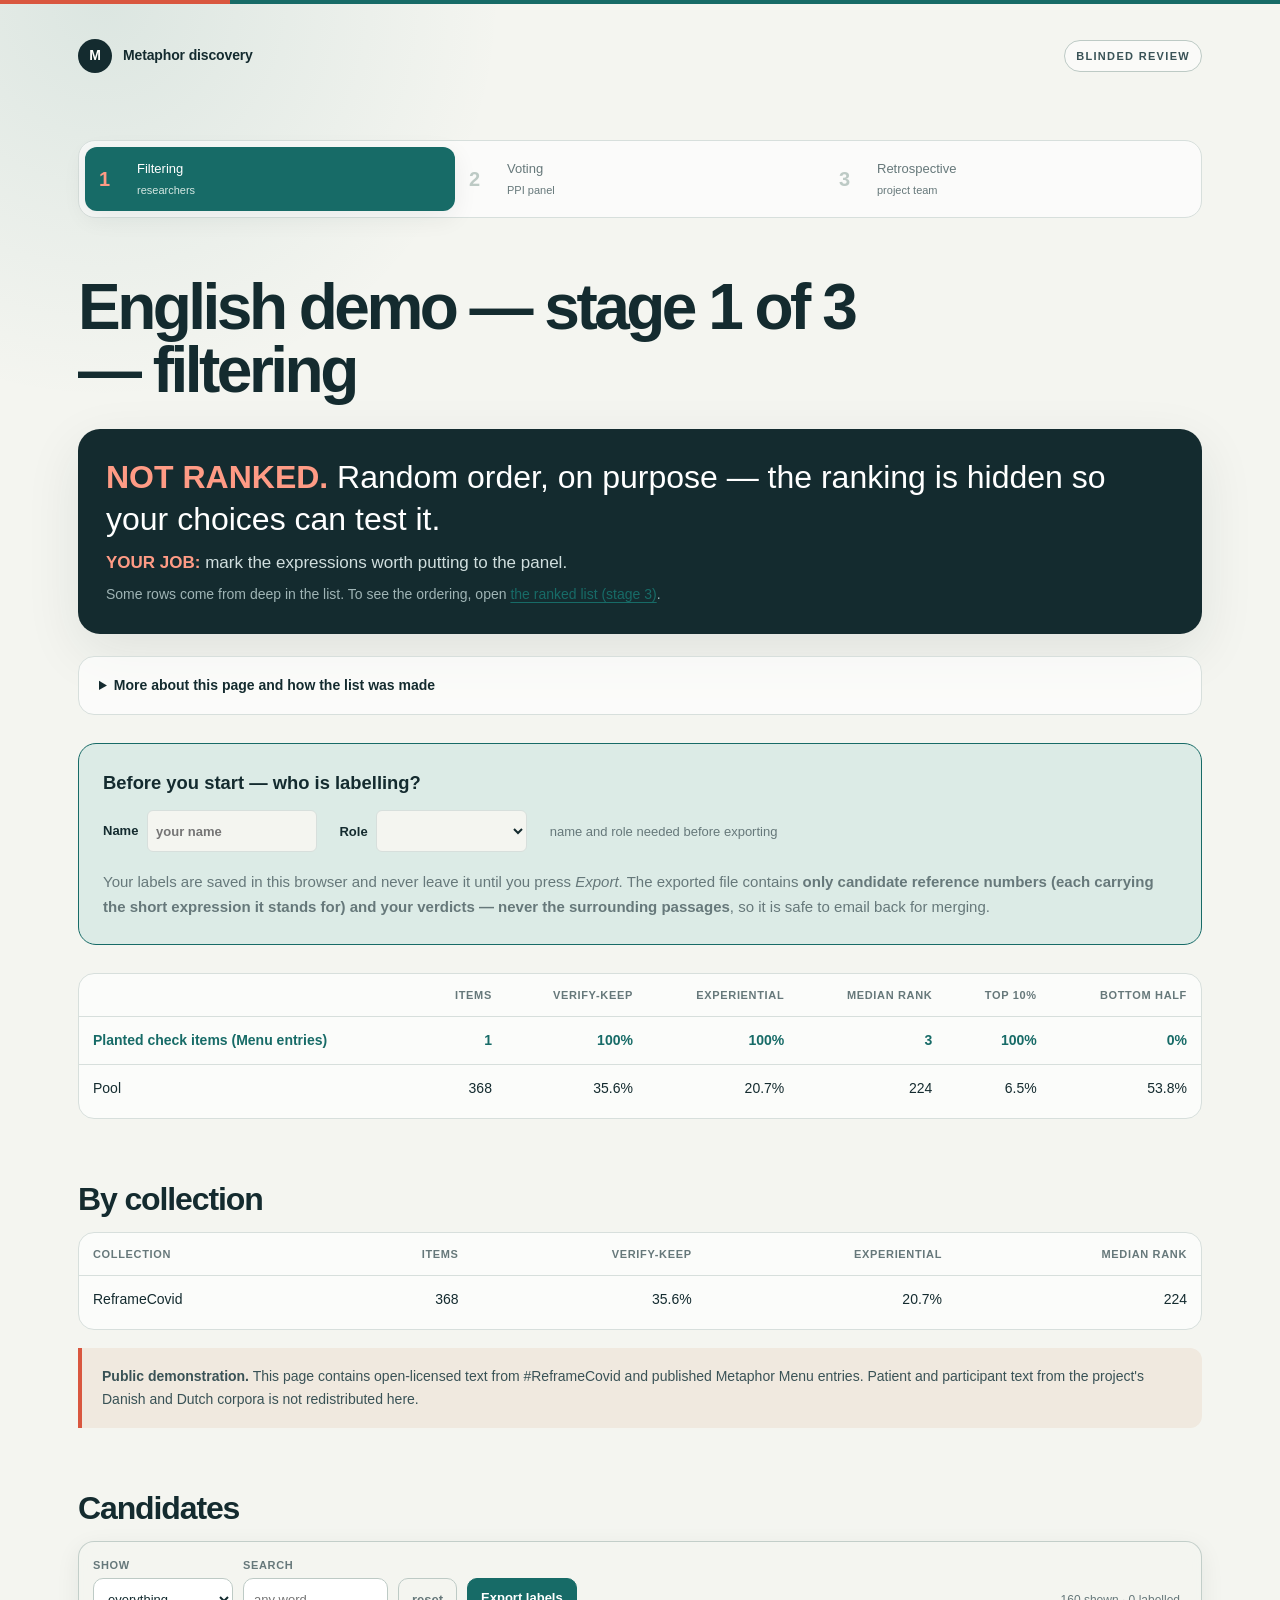
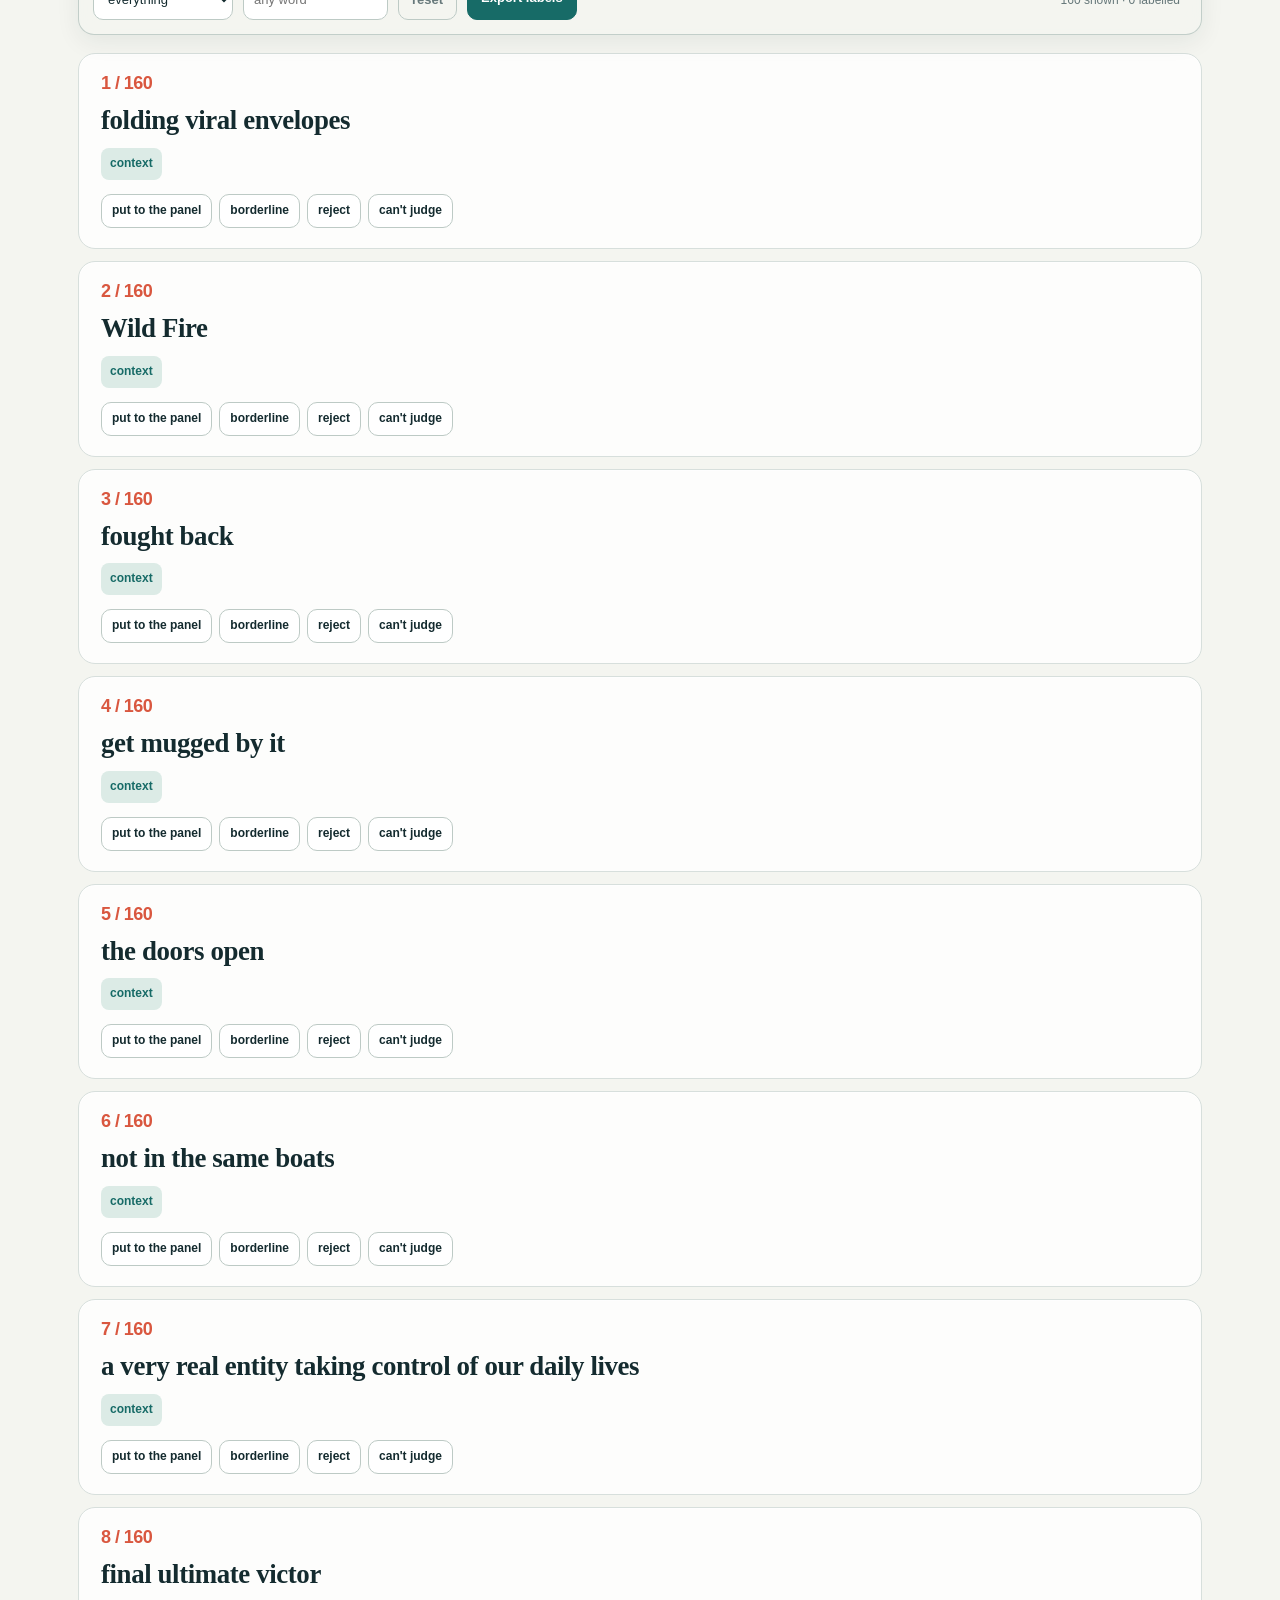
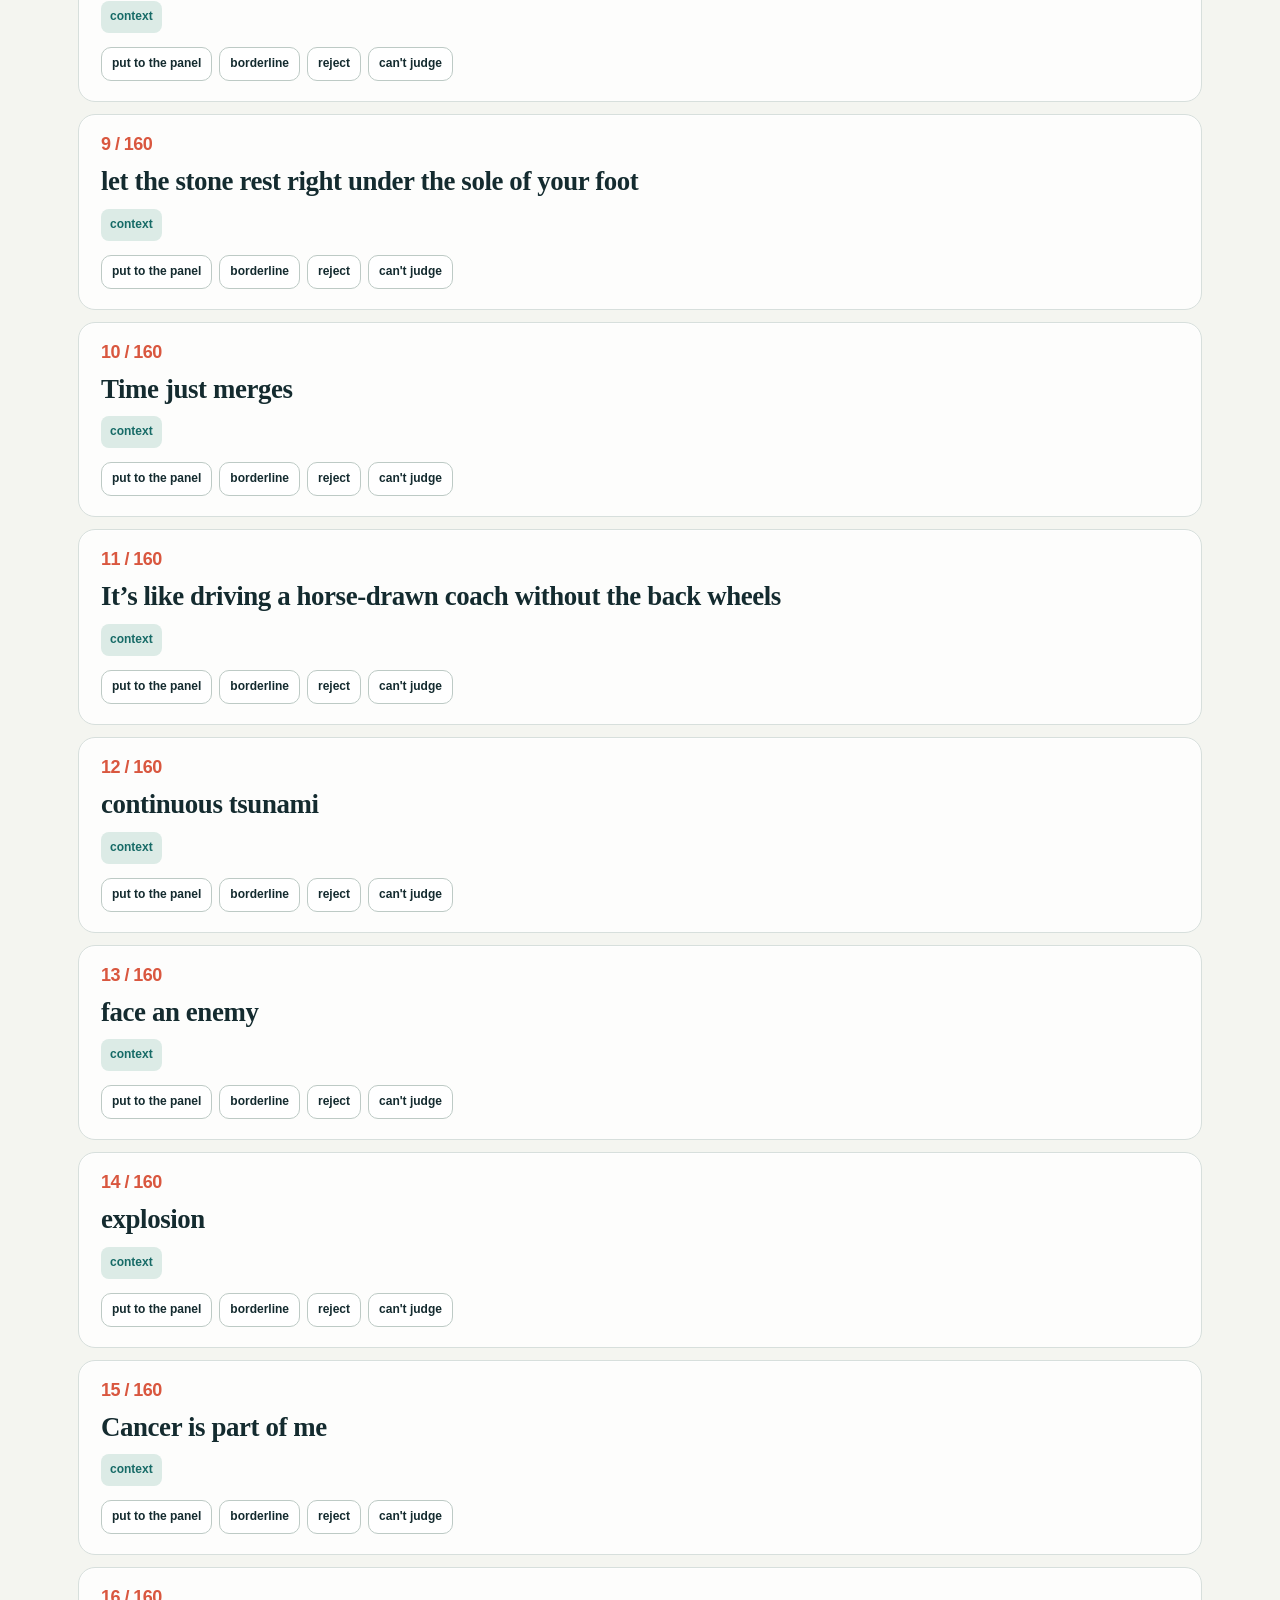
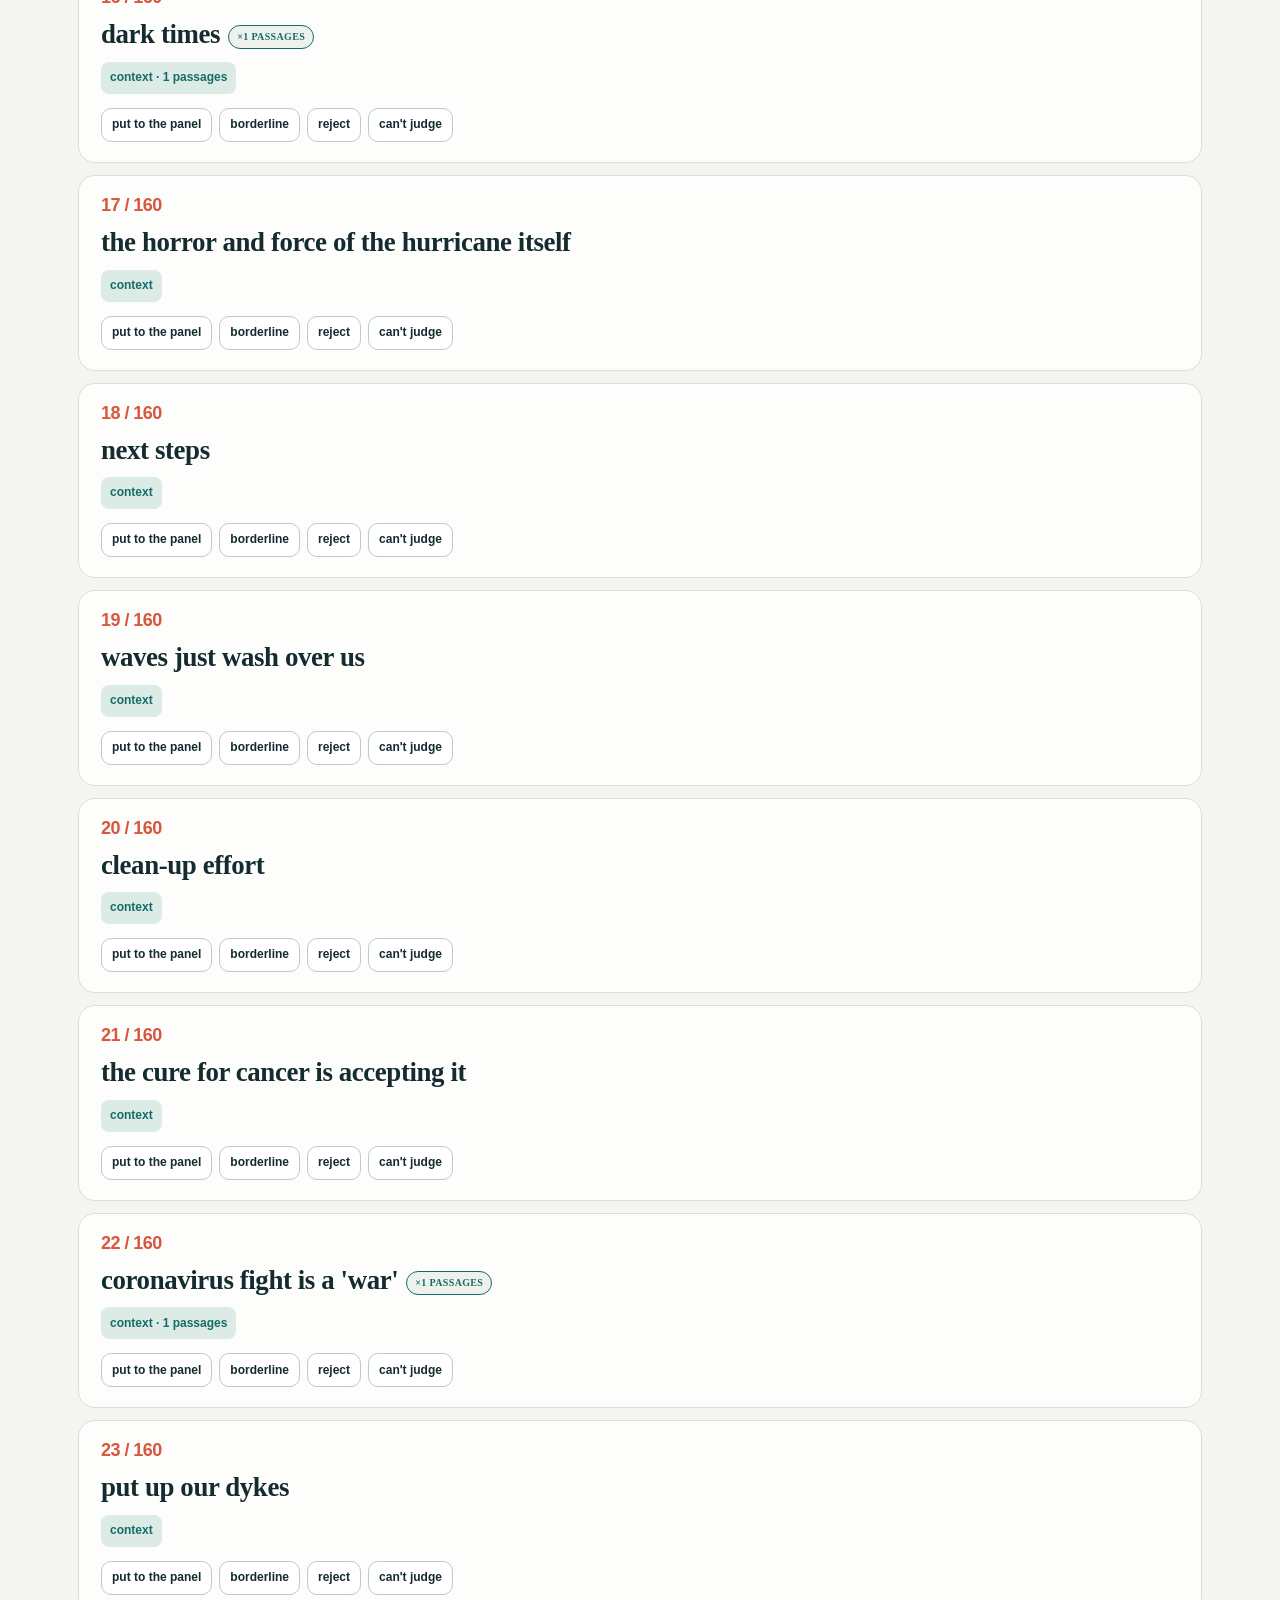
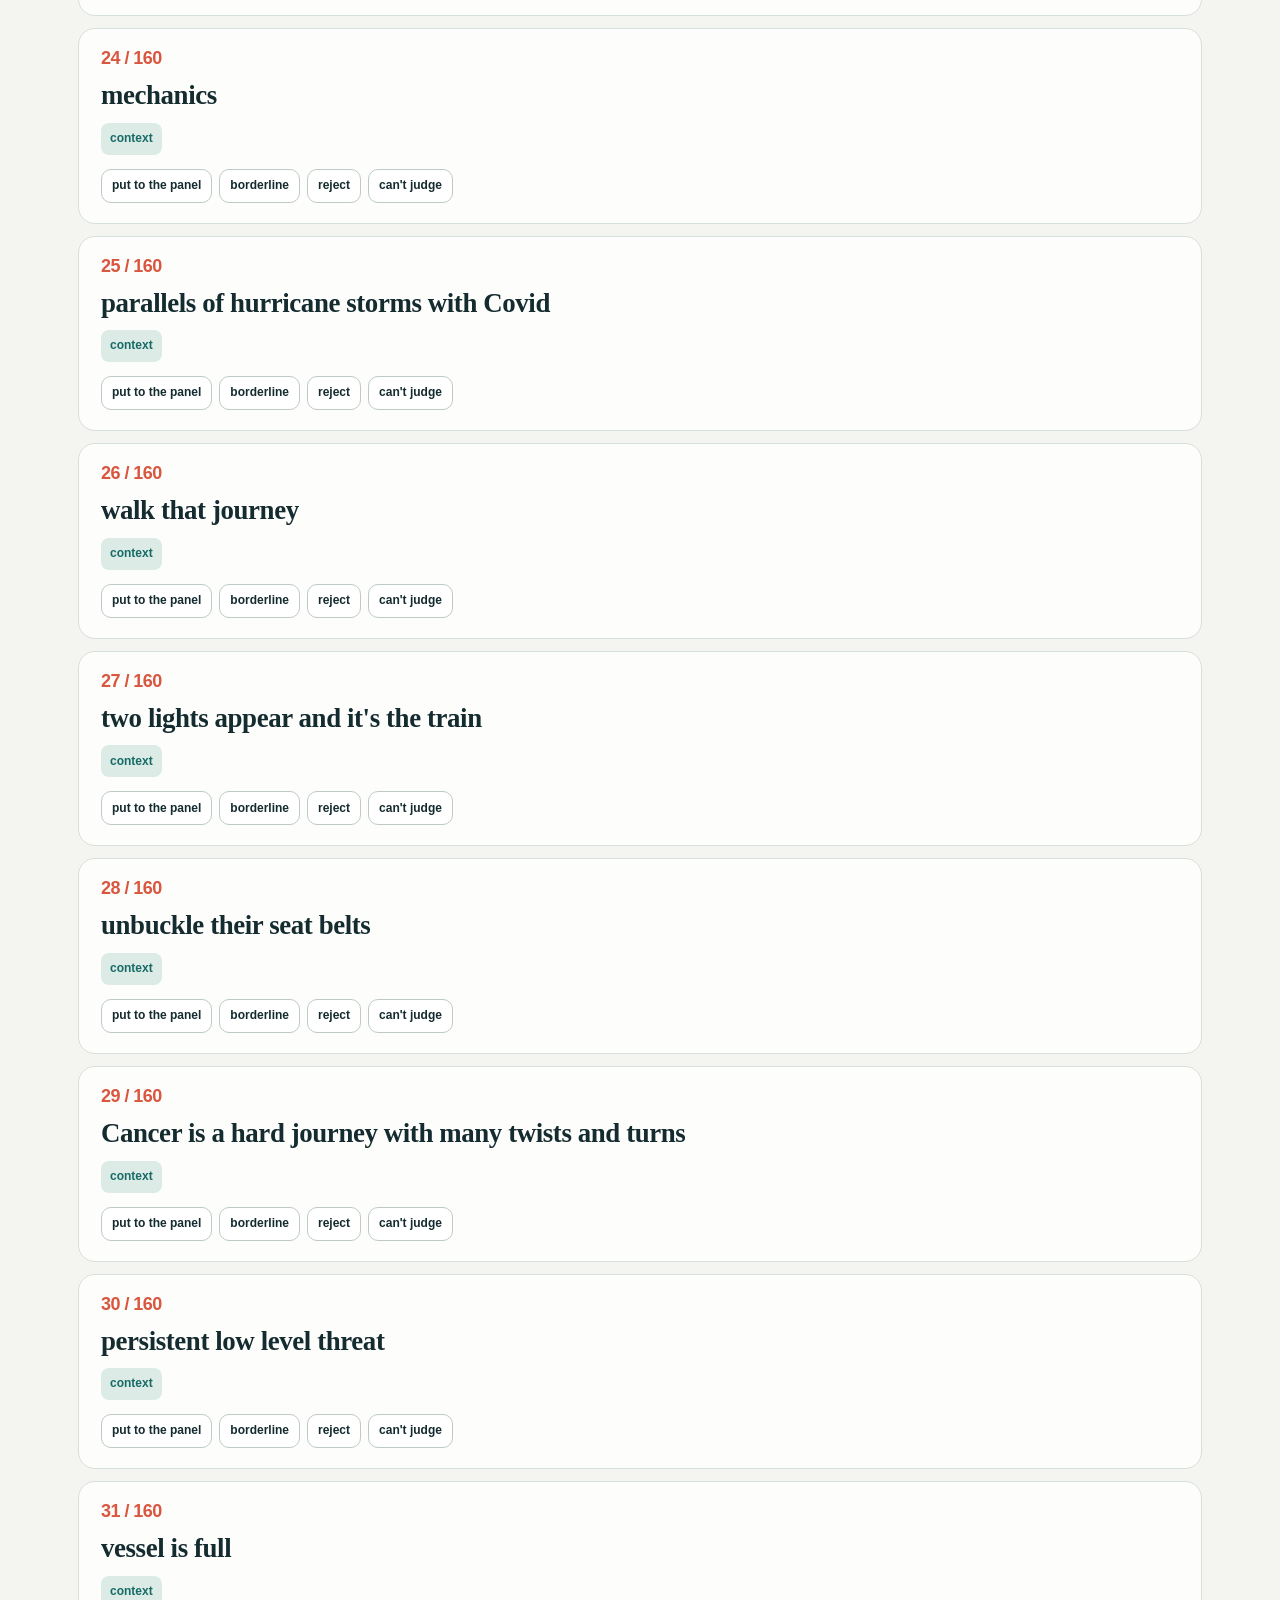
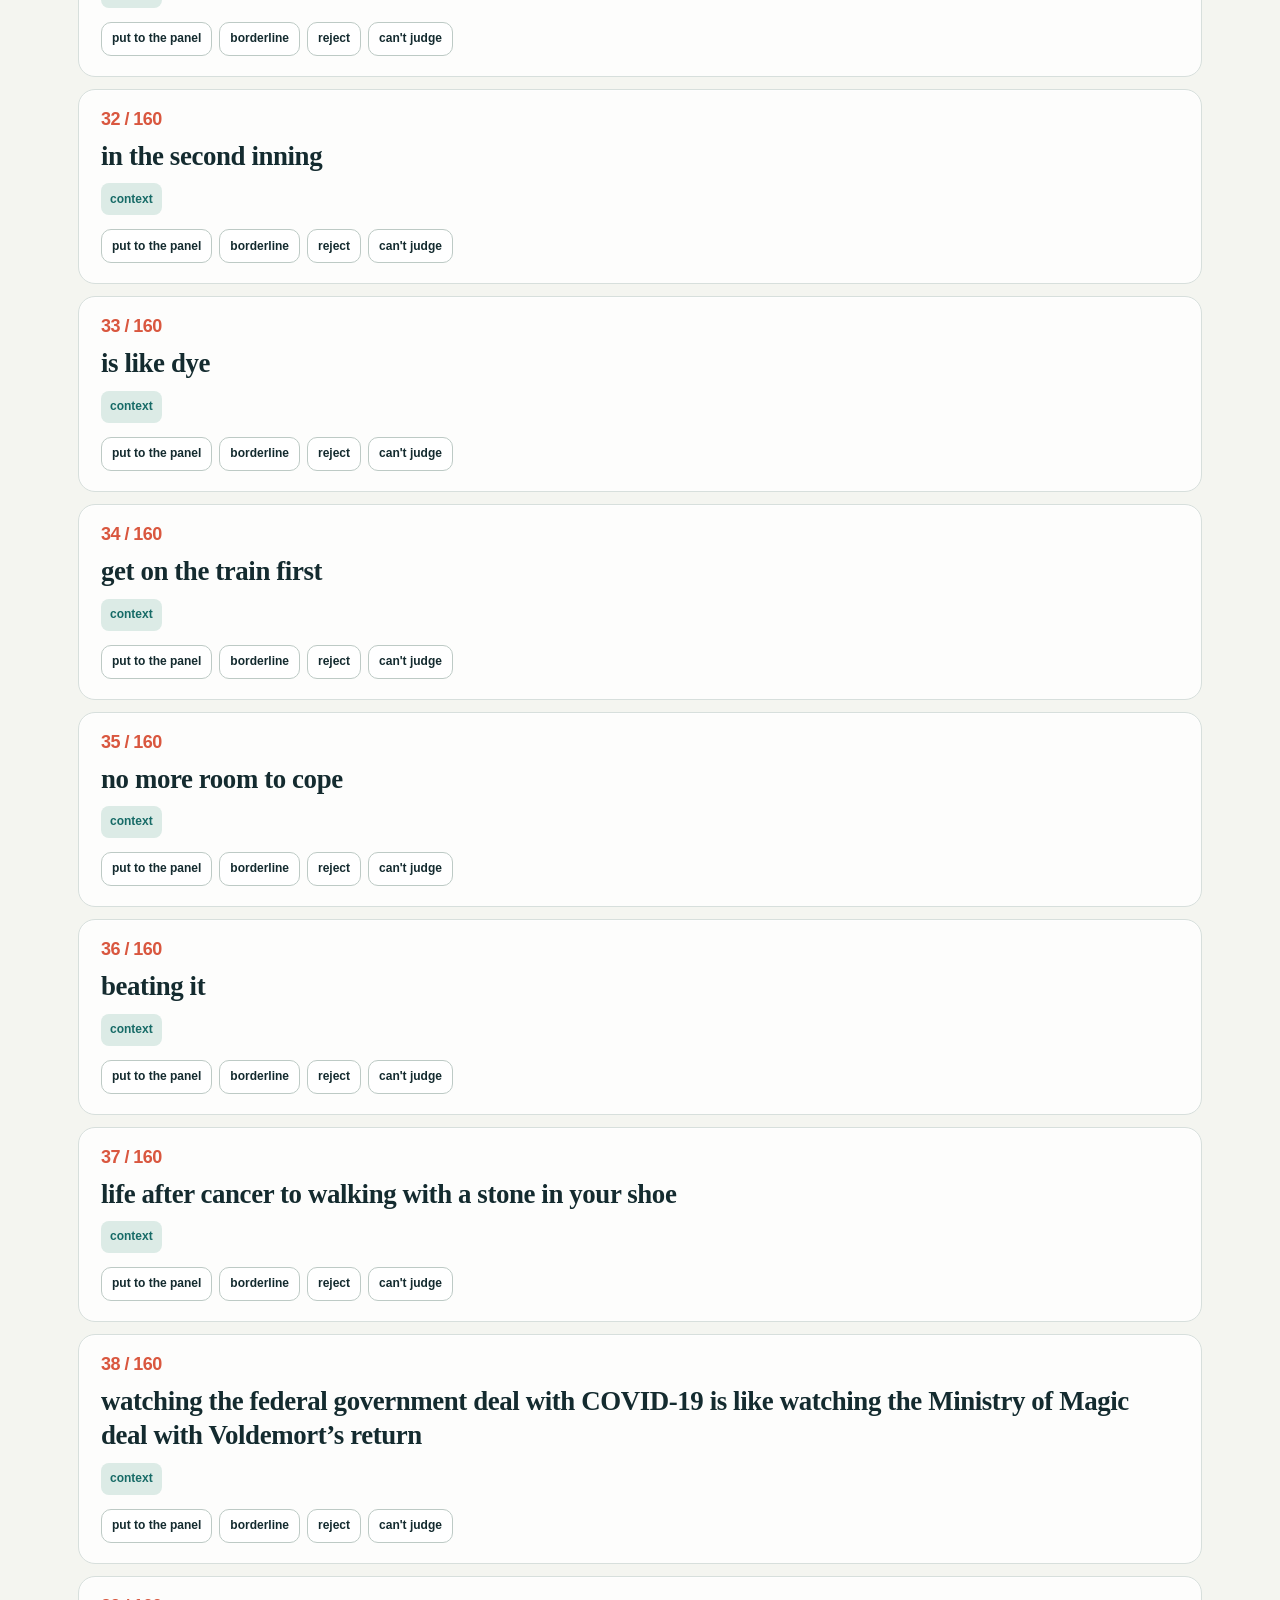
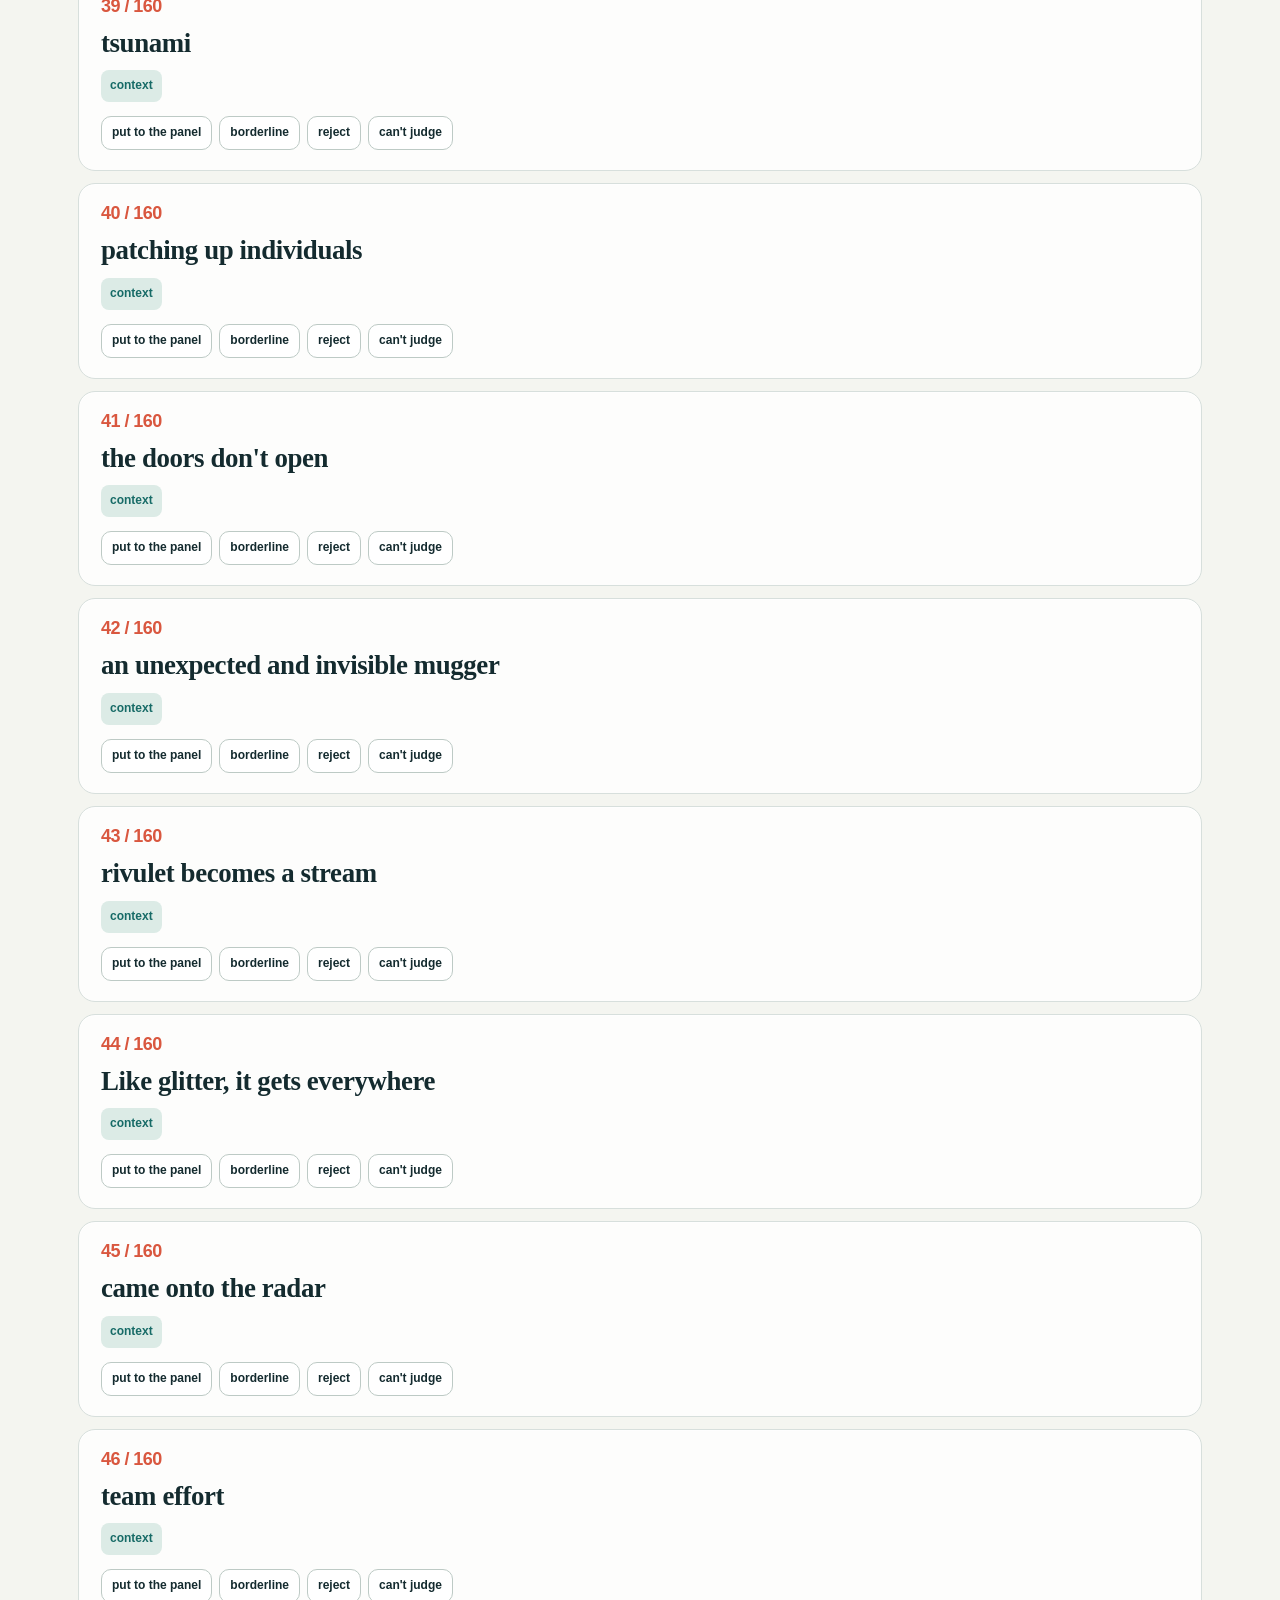
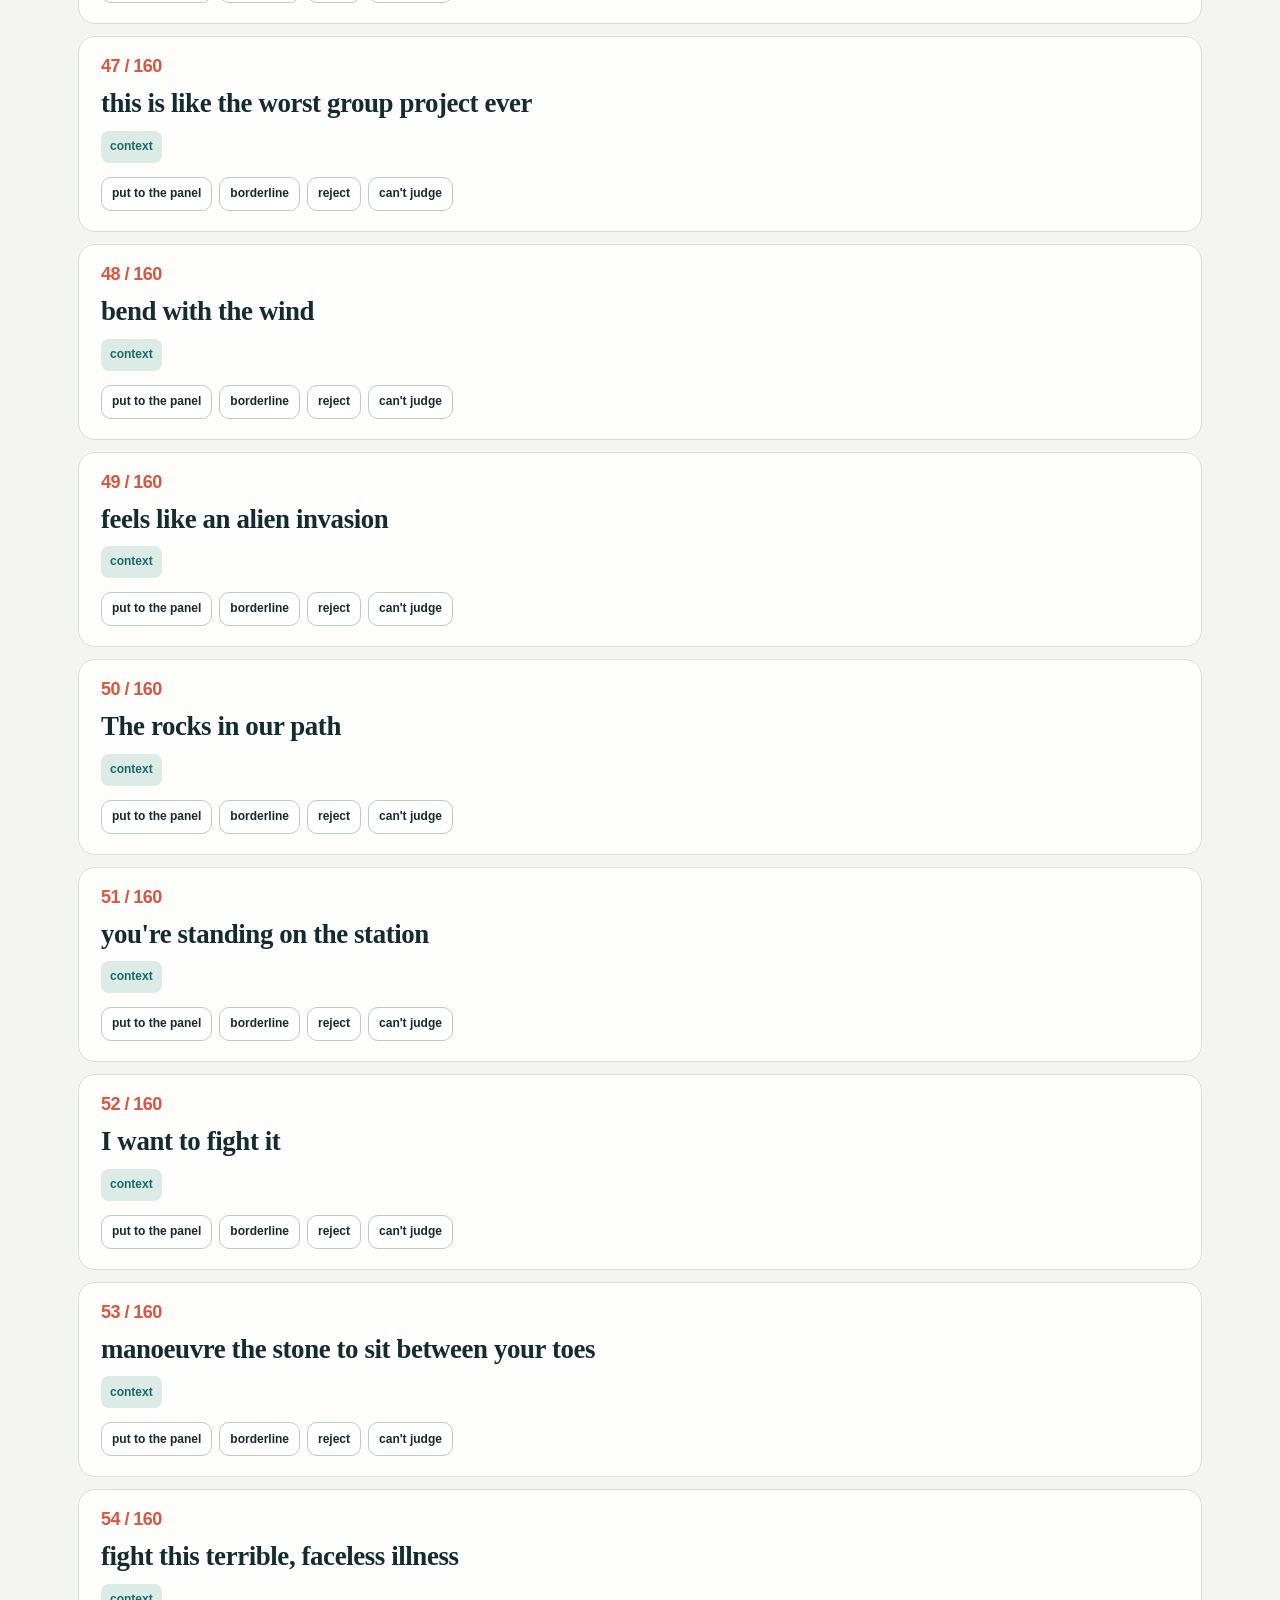
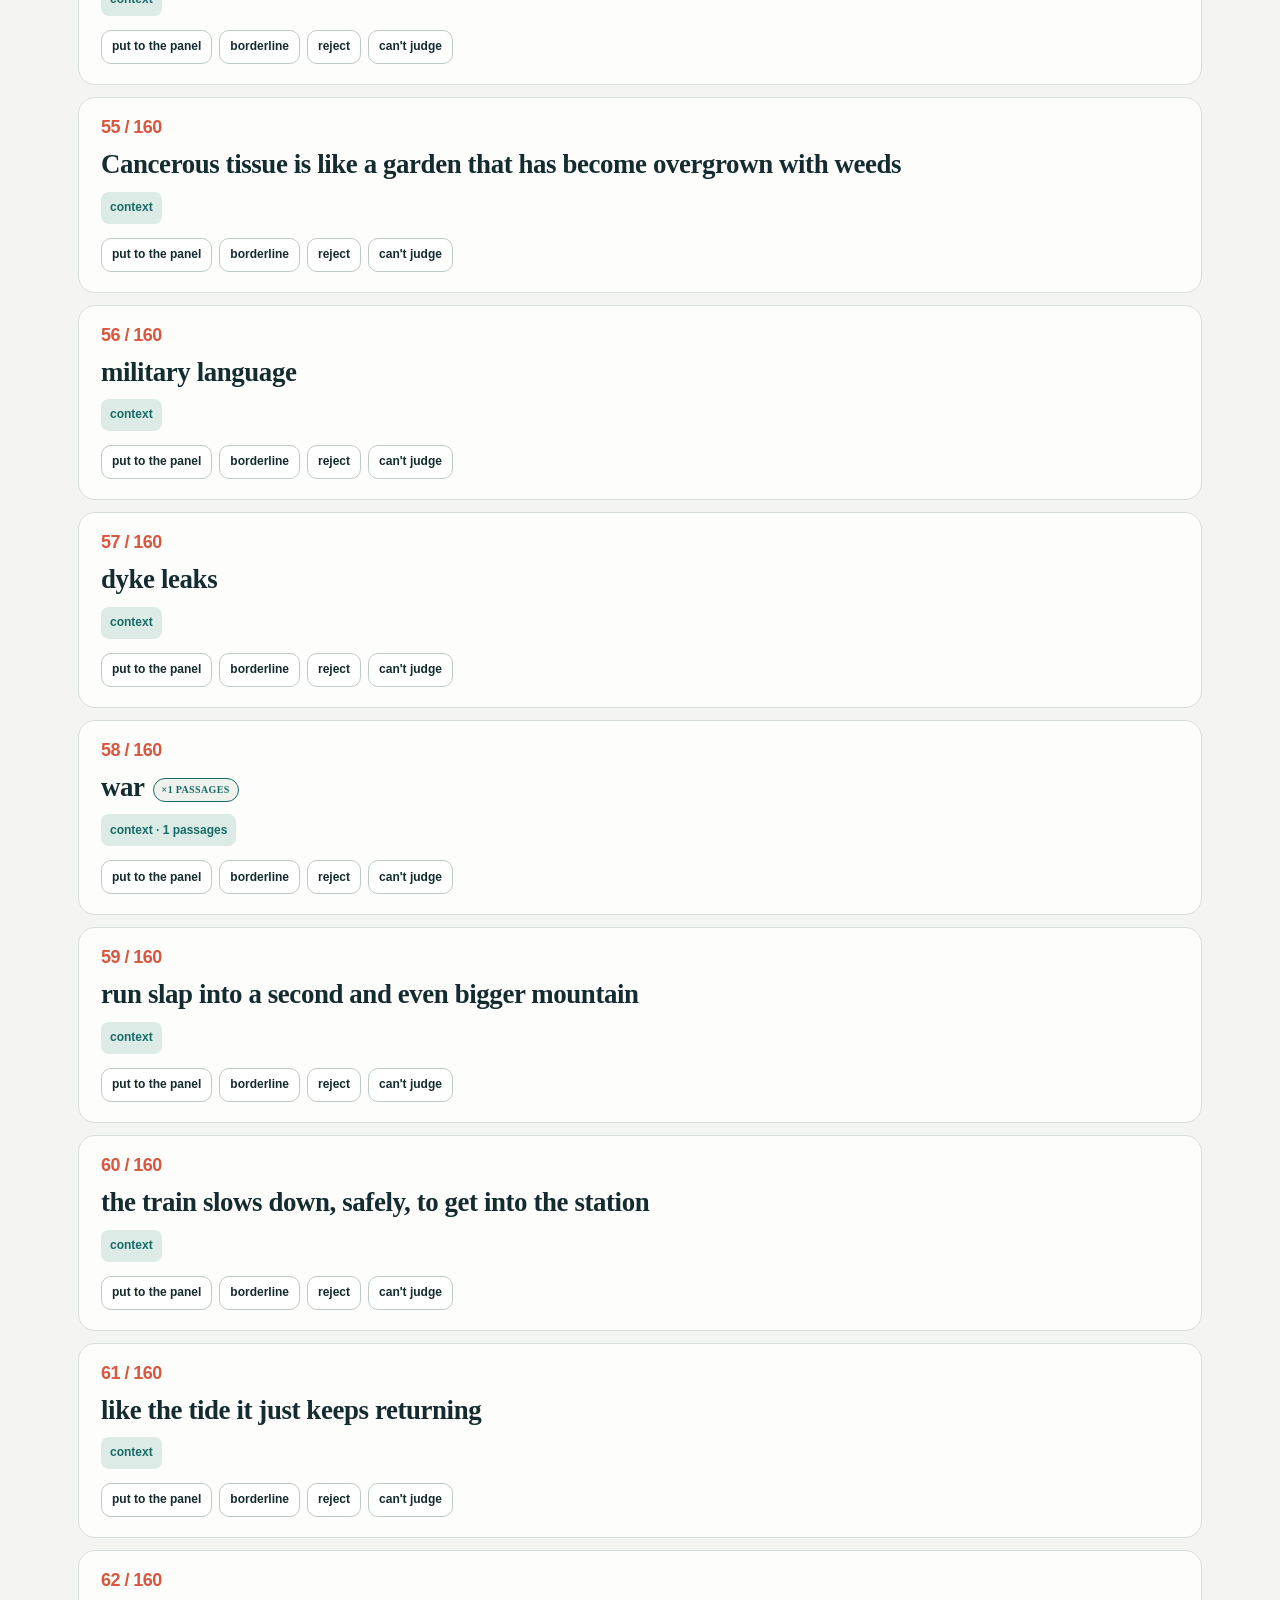
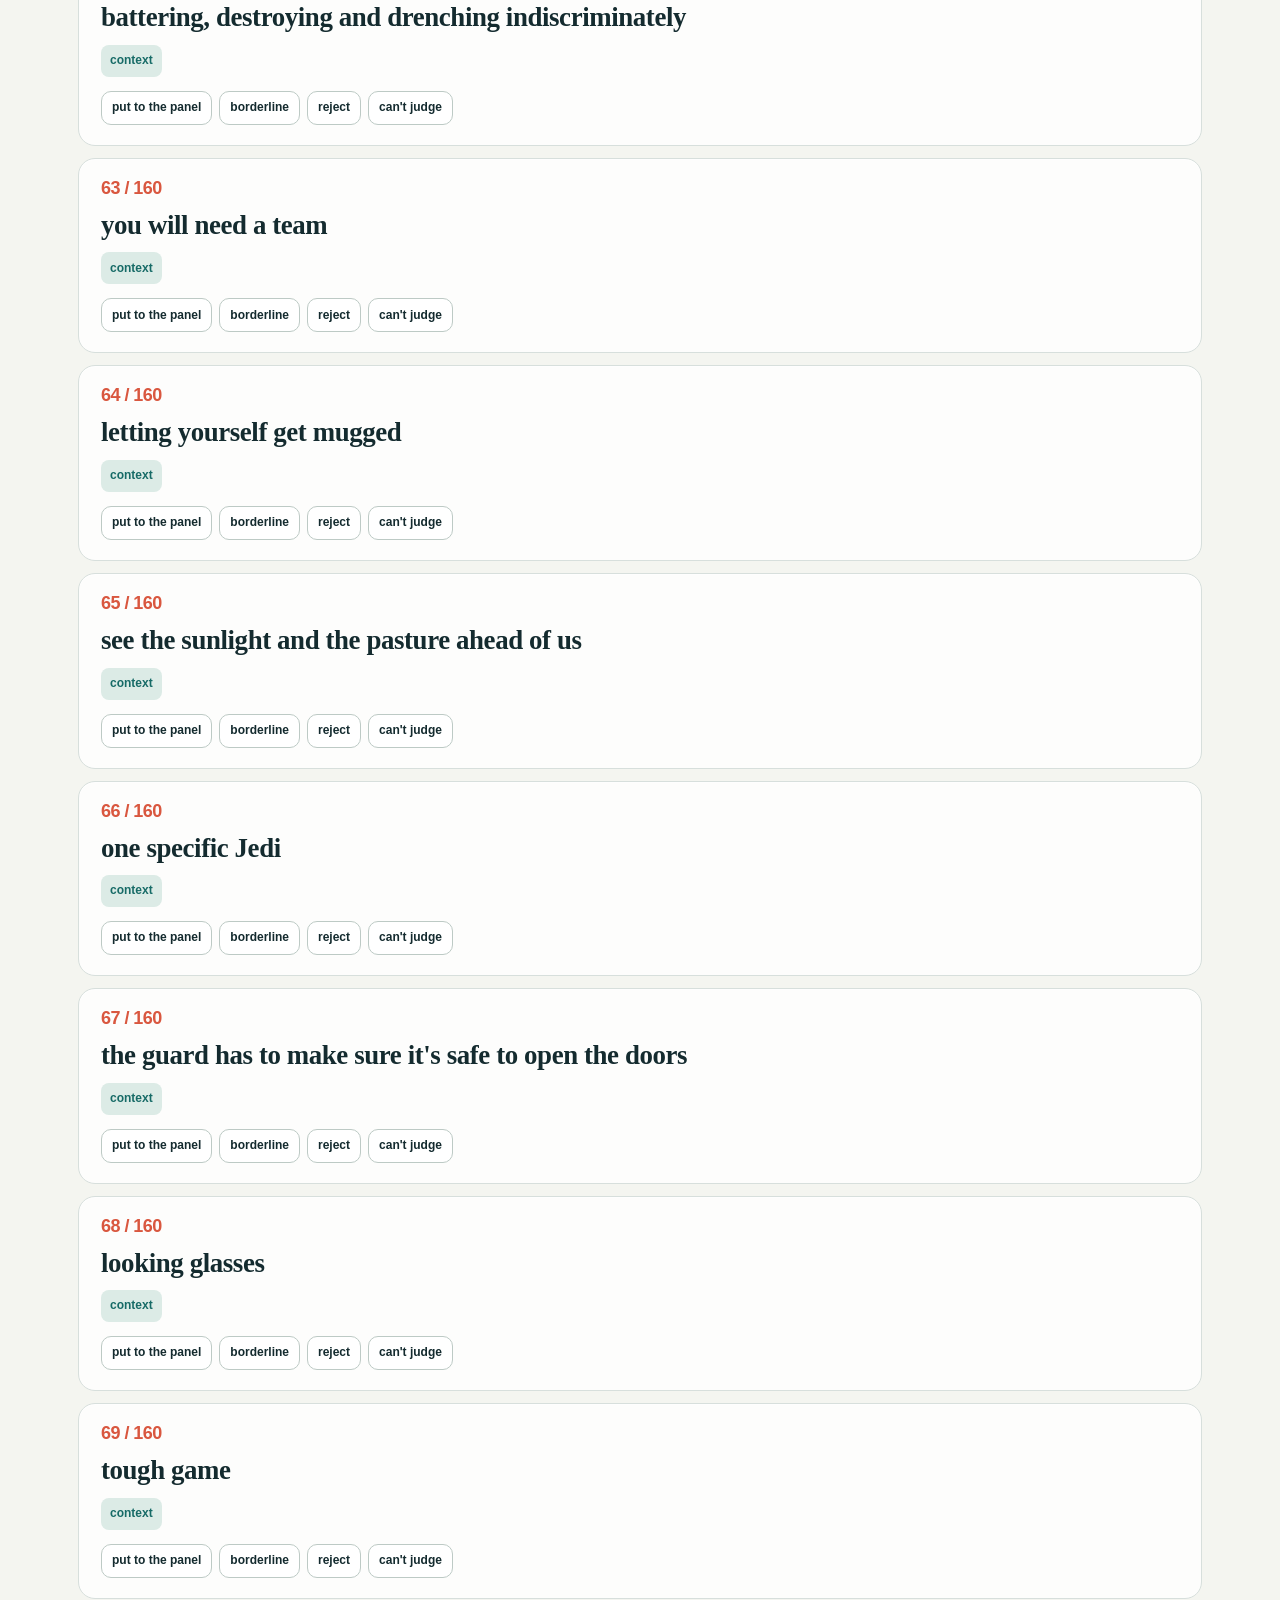
==== commit e8b72df9: "Demo pages are single self-contained files; page builders synced; agent rules in CLAUDE.md" ====
--- a/demo/english_demo_stage1_for_researchers.html
+++ b/demo/english_demo_stage1_for_researchers.html
@@ -91,7 +91,567 @@
 .lbl button.sel { background:var(--acc); color:#fff; border-color:var(--acc); }
 textarea { width:100%; height:110px; margin-top:10px; display:none;
   font-family:ui-monospace,monospace; font-size:12px; }
-</style><link rel="stylesheet" href="demo.css"></head><body class="review-page">
+</style><style data-theme="demo.css">
+:root {
+  --ink: #142b2f;
+  --ink-soft: #395256;
+  --mut: #66787a;
+  --line: #d7dfdc;
+  --line-strong: #bdcac5;
+  --bg: #f4f5f0;
+  --paper: #ffffff;
+  --card: #eef1ec;
+  --acc: #d9573f;
+  --acc-deep: #b83d2a;
+  --teal: #176b67;
+  --teal-soft: #dcebe6;
+  --warn: #ba5b25;
+  --ok: #19705d;
+  --alt: #6554a4;
+  --shadow: 0 18px 55px rgba(17, 43, 47, .09);
+  --shadow-small: 0 7px 24px rgba(17, 43, 47, .07);
+}
+
+* { box-sizing: border-box; }
+
+html {
+  scroll-behavior: smooth;
+  scroll-padding-top: 140px;
+}
+
+body {
+  max-width: 1120px;
+  margin: 0 auto;
+  padding: 26px 28px 64px;
+  color: var(--ink);
+  background:
+    radial-gradient(circle at 8% 0%, rgba(23, 107, 103, .11), transparent 25rem),
+    var(--bg);
+  font-family: Inter, ui-sans-serif, -apple-system, BlinkMacSystemFont, "Segoe UI", sans-serif;
+  font-size: 16px;
+  line-height: 1.65;
+  -webkit-font-smoothing: antialiased;
+}
+
+body::before {
+  position: fixed;
+  inset: 0 0 auto;
+  height: 4px;
+  z-index: 30;
+  content: "";
+  background: linear-gradient(90deg, var(--acc) 0 18%, var(--teal) 18% 100%);
+}
+
+a { color: var(--teal); text-decoration-thickness: 1px; text-underline-offset: 3px; }
+a:hover { color: var(--acc-deep); }
+
+h1, h2, h3, p { text-wrap: pretty; }
+
+h1 {
+  margin: 0;
+  max-width: 820px;
+  font-size: clamp(2.55rem, 6.5vw, 5.35rem);
+  line-height: .98;
+  letter-spacing: -.055em;
+  font-weight: 700;
+}
+
+h2 {
+  margin: 0;
+  font-size: clamp(1.85rem, 3vw, 3.1rem);
+  line-height: 1.08;
+  letter-spacing: -.035em;
+}
+
+h3 { letter-spacing: -.018em; }
+button, input, select, textarea { font: inherit; }
+
+button, select, input {
+  min-height: 42px;
+  border: 1px solid var(--line-strong);
+  border-radius: 10px;
+  color: var(--ink);
+  background: var(--paper);
+}
+
+button {
+  padding: 8px 13px;
+  cursor: pointer;
+  font-weight: 650;
+  transition: border-color .18s ease, color .18s ease, background .18s ease, transform .18s ease;
+}
+
+button:hover { border-color: var(--teal); color: var(--teal); transform: translateY(-1px); }
+button:focus-visible, a:focus-visible, input:focus-visible, select:focus-visible, summary:focus-visible {
+  outline: 3px solid rgba(217, 87, 63, .35);
+  outline-offset: 3px;
+}
+
+input, select { padding: 8px 10px; }
+
+.site-header {
+  display: flex;
+  align-items: center;
+  justify-content: space-between;
+  gap: 24px;
+  min-height: 60px;
+  margin-bottom: 54px;
+}
+
+.brand {
+  display: inline-flex;
+  align-items: center;
+  gap: 11px;
+  color: var(--ink);
+  font-size: 14px;
+  font-weight: 750;
+  letter-spacing: -.01em;
+  text-decoration: none;
+}
+
+.brand:hover { color: var(--ink); }
+
+.brand-mark {
+  display: inline-grid;
+  width: 34px;
+  height: 34px;
+  place-items: center;
+  border-radius: 50%;
+  color: white;
+  background: var(--ink);
+  font-size: 14px;
+  font-weight: 800;
+}
+
+.header-tag, .eyebrow, .step-audience, .evidence-label {
+  font-size: 11px;
+  line-height: 1.3;
+  font-weight: 800;
+  letter-spacing: .12em;
+  text-transform: uppercase;
+}
+
+.header-tag {
+  padding: 8px 11px;
+  border: 1px solid var(--line-strong);
+  border-radius: 999px;
+  color: var(--ink-soft);
+  background: rgba(255, 255, 255, .55);
+}
+
+.site-nav { display: flex; align-items: center; gap: 22px; }
+.site-nav a { color: var(--ink-soft); font-size: 13px; font-weight: 700; text-decoration: none; }
+.site-nav a:hover { color: var(--acc-deep); }
+.site-nav .nav-output { padding: 8px 12px; border: 1px solid var(--line-strong); border-radius: 999px; background: rgba(255,255,255,.55); }
+
+.eyebrow { margin: 0 0 20px; color: var(--acc-deep); }
+
+.home-hero {
+  display: grid;
+  grid-template-columns: minmax(0, 1.65fr) minmax(270px, .72fr);
+  gap: 58px;
+  align-items: end;
+  padding: 36px 0 76px;
+}
+
+.hero-lede {
+  max-width: 700px;
+  margin: 30px 0 0;
+  color: var(--ink-soft);
+  font-size: clamp(1.08rem, 2vw, 1.35rem);
+  line-height: 1.52;
+}
+
+.hero-actions { display: flex; align-items: center; gap: 22px; flex-wrap: wrap; margin-top: 34px; }
+
+.button {
+  display: inline-flex;
+  align-items: center;
+  justify-content: center;
+  gap: 10px;
+  min-height: 50px;
+  padding: 12px 18px;
+  border-radius: 12px;
+  font-weight: 750;
+  text-decoration: none;
+  box-shadow: var(--shadow-small);
+  transition: transform .18s ease, box-shadow .18s ease, background .18s ease;
+}
+
+.button.primary { color: #fff; background: var(--acc); }
+.button.primary:hover { color: #fff; background: var(--acc-deep); transform: translateY(-2px); box-shadow: var(--shadow); }
+.text-link, .card-link { font-weight: 750; text-decoration: none; }
+
+.hero-proof {
+  position: relative;
+  overflow: hidden;
+  padding: 28px;
+  border-radius: 24px;
+  color: #fff;
+  background:
+    radial-gradient(circle at 90% 10%, rgba(255,255,255,.19) 0 2px, transparent 3px) 0 0 / 19px 19px,
+    var(--teal);
+  box-shadow: var(--shadow);
+}
+
+.proof-kicker { color: #d7eee8; font-size: 12px; font-weight: 750; }
+.proof-number { margin: 22px 0 3px; font-size: clamp(4rem, 8vw, 6.25rem); line-height: .84; letter-spacing: -.065em; font-weight: 780; }
+.proof-label { max-width: 235px; color: #e5f1ed; line-height: 1.4; }
+
+.mini-metrics { display: grid; grid-template-columns: 1fr 1fr; gap: 15px; margin-top: 28px; padding-top: 22px; border-top: 1px solid rgba(255,255,255,.24); }
+.mini-metrics div { display: grid; gap: 5px; }
+.mini-metrics strong { font-size: 1.65rem; line-height: 1; }
+.mini-metrics span { color: #d7e8e3; font-size: 11px; line-height: 1.35; }
+
+.principle { display: grid; grid-template-columns: 58px 1fr; gap: 24px; align-items: start; padding: 28px 0; border-top: 1px solid var(--line-strong); border-bottom: 1px solid var(--line-strong); }
+.principle-index { color: var(--acc); font-size: 12px; font-weight: 800; }
+.principle p { max-width: 850px; margin: 0; font-family: Georgia, "Times New Roman", serif; font-size: clamp(1.25rem, 2.4vw, 1.7rem); line-height: 1.45; }
+
+.section-block { padding-top: 108px; }
+.section-heading { display: grid; grid-template-columns: minmax(0, 1.45fr) minmax(250px, .75fr); gap: 48px; align-items: end; margin-bottom: 38px; }
+.section-heading p:last-child { margin: 0; color: var(--mut); }
+
+.menu-goal {
+  display: grid;
+  grid-template-columns: minmax(0, 1.5fr) auto;
+  gap: 44px;
+  align-items: end;
+  padding: clamp(30px, 5vw, 54px);
+  border-radius: 26px;
+  color: white;
+  background: var(--ink);
+  box-shadow: var(--shadow);
+}
+
+.menu-goal .eyebrow { color: #ff9b85; }
+.menu-goal h2 { max-width: 720px; }
+.menu-goal p:last-child { max-width: 720px; margin: 22px 0 0; color: #c3d2d3; }
+.menu-goal .menu-link { min-width: 225px; color: white; border: 1px solid rgba(255,255,255,.3); background: rgba(255,255,255,.08); box-shadow: none; }
+.menu-goal .menu-link:hover { color: white; border-color: white; background: rgba(255,255,255,.14); }
+
+.compact-heading { margin-top: 66px; }
+.method-example { max-width: 900px; margin: -8px 0 24px; padding: 15px 18px; border-radius: 14px; color: var(--mut); background: var(--blue-soft); font-size: 14px; }
+.method-example strong { color: var(--ink); }
+.method-steps { display: grid; grid-template-columns: repeat(3, 1fr); gap: 16px; }
+.method-step { min-height: 390px; padding: 26px; border: 1px solid var(--line); border-radius: 20px; background: rgba(255,255,255,.72); }
+.method-number { display: inline-block; margin-bottom: 26px; color: var(--acc); font-size: 12px; font-weight: 850; letter-spacing: .08em; }
+.method-step h3 { margin: 0 0 10px; font-size: 1.35rem; }
+.method-step p { margin: 0; color: var(--mut); font-size: 14px; }
+.method-step p strong { color: var(--ink); }
+.method-step blockquote { min-height: 116px; margin: 16px 0 18px; padding: 14px 15px; border-left: 3px solid var(--acc); border-radius: 0 12px 12px 0; color: var(--ink); background: var(--blue-soft); font-size: 14px; font-weight: 650; }
+.method-step.human-step { border-color: rgba(23,107,103,.25); background: var(--teal-soft); }
+.method-step.human-step blockquote { border-left-color: var(--teal); background: rgba(255,255,255,.62); }
+.method-note { max-width: 900px; margin: 24px 0 0; padding-left: 18px; border-left: 3px solid var(--acc); color: var(--mut); font-size: 14px; }
+
+.workflow-grid { display: grid; grid-template-columns: repeat(3, 1fr); gap: 16px; }
+.workflow-card, .evidence-card {
+  position: relative;
+  display: flex;
+  min-height: 340px;
+  flex-direction: column;
+  padding: 28px;
+  border: 1px solid var(--line);
+  border-radius: 22px;
+  color: var(--ink);
+  background: rgba(255,255,255,.72);
+  text-decoration: none;
+  box-shadow: 0 1px 0 rgba(255,255,255,.7) inset;
+  transition: transform .2s ease, box-shadow .2s ease, border-color .2s ease;
+}
+
+.workflow-card:hover, .evidence-card:hover { color: var(--ink); border-color: var(--line-strong); transform: translateY(-5px); box-shadow: var(--shadow); }
+.workflow-card.featured { color: #fff; border-color: var(--ink); background: var(--ink); }
+.workflow-card.featured:hover { color: #fff; }
+.step-number { font-family: Georgia, "Times New Roman", serif; font-size: 3rem; line-height: 1; color: var(--line-strong); }
+.featured .step-number { color: rgba(255,255,255,.35); }
+.step-audience { margin-top: 42px; color: var(--acc); }
+.workflow-card h3 { margin: 8px 0 12px; font-size: 1.7rem; }
+.workflow-card p { margin: 0; color: var(--mut); font-size: 14px; }
+.workflow-card.featured p { color: #c8d7d8; }
+.workflow-card .card-link { margin-top: auto; padding-top: 28px; color: var(--teal); }
+.workflow-card.featured .card-link { color: #ff9b85; }
+
+.evidence-section { padding-bottom: 108px; }
+.evidence-grid { display: grid; grid-template-columns: 1fr 1fr; gap: 18px; }
+.evidence-card { min-height: 390px; }
+.evidence-label { color: var(--acc-deep); }
+.evidence-value { margin: 40px 0 10px; color: var(--teal); font-size: clamp(3rem, 7vw, 5rem); line-height: .95; letter-spacing: -.055em; font-weight: 750; }
+.evidence-card h3 { max-width: 420px; margin: 0 0 14px; font-size: 1.55rem; }
+.evidence-card p { margin: 0; color: var(--mut); }
+.evidence-card .card-link { margin-top: auto; padding-top: 28px; }
+.evidence-card.dark { color: white; border-color: var(--teal); background: var(--teal); }
+.evidence-card.dark:hover { color: white; }
+.evidence-card.dark .evidence-label, .evidence-card.dark .card-link { color: #ffc2b5; }
+.evidence-card.dark .evidence-value { color: white; }
+.evidence-card.dark p { color: #d5e8e4; }
+
+.data-note { max-width: 900px; margin: 0 auto; padding: 70px 9%; border-radius: 26px; text-align: center; color: white; background: var(--ink); box-shadow: var(--shadow); }
+.data-note .eyebrow { color: #ff9b85; }
+.data-note h2 + p { max-width: 680px; margin: 24px auto 0; color: #bfd0d1; }
+.data-note .dataset-link { width: fit-content; margin: 28px auto 0; color: white; border: 1px solid rgba(255,255,255,.3); background: rgba(255,255,255,.08); box-shadow: none; }
+.data-note .dataset-link:hover { color: white; border-color: white; background: rgba(255,255,255,.14); }
+.data-note .data-fineprint { max-width: 650px; margin: 18px auto 0; color: #91aaac; font-size: 12px; }
+.site-footer { display: flex; justify-content: space-between; gap: 24px; margin-top: 86px; padding-top: 24px; border-top: 1px solid var(--line-strong); color: var(--mut); font-size: 13px; }
+.site-footer a { font-weight: 750; text-decoration: none; }
+
+/* Ranked output and review screens */
+.ranked-page, .review-page { max-width: 1180px; }
+.ranked-page .site-header { margin-bottom: 30px; }
+.rank-hero {
+  position: relative;
+  overflow: hidden;
+  display: grid;
+  grid-template-columns: minmax(0, 1.45fr) minmax(280px, .65fr);
+  gap: 46px;
+  align-items: end;
+  padding: clamp(34px, 6vw, 70px);
+  border-radius: 30px;
+  color: white;
+  background:
+    radial-gradient(circle at 90% 15%, rgba(255,255,255,.16) 0 2px, transparent 3px) 0 0 / 21px 21px,
+    linear-gradient(125deg, #102b30, #174d4c);
+  box-shadow: var(--shadow);
+}
+
+.rank-hero .eyebrow { color: #ff9b85; }
+.rank-hero h1 { max-width: 700px; font-size: clamp(2.8rem, 6vw, 5rem); }
+.rank-hero .hero-lede { color: #d2e0df; }
+.rank-hero .button { box-shadow: none; }
+.rank-hero .button.secondary { color: white; border: 1px solid rgba(255,255,255,.28); background: rgba(255,255,255,.08); }
+.rank-hero .button.secondary:hover { border-color: white; background: rgba(255,255,255,.14); }
+.rank-metrics { display: grid; gap: 10px; }
+.rank-metric { display: grid; grid-template-columns: 72px 1fr; gap: 14px; align-items: baseline; padding: 16px 0; border-bottom: 1px solid rgba(255,255,255,.2); }
+.rank-metric:last-child { border-bottom: 0; }
+.rank-metric strong { font-size: 2.1rem; line-height: 1; letter-spacing: -.04em; }
+.rank-metric span { color: #c7d9d7; font-size: 13px; line-height: 1.35; }
+
+.dataset-strip {
+  display: grid;
+  grid-template-columns: minmax(0, 1.35fr) minmax(260px, .65fr);
+  gap: 42px;
+  align-items: center;
+  margin: 42px 0 22px;
+  padding: 30px 34px;
+  border: 1px solid var(--line);
+  border-left: 5px solid var(--acc);
+  border-radius: 4px 20px 20px 4px;
+  background: rgba(255,255,255,.72);
+}
+
+.dataset-strip .eyebrow { margin-bottom: 10px; }
+.dataset-strip h2 { margin: 0 0 12px; font-size: clamp(1.55rem, 2.5vw, 2.15rem); }
+.dataset-strip > div > p:last-child { margin: 0; color: var(--mut); font-size: 14px; }
+.dataset-summary { display: grid; gap: 9px; padding: 18px; border-radius: 14px; background: var(--card); }
+.dataset-summary > span { color: var(--ink-soft); font-size: 12px; }
+.dataset-summary > span strong { display: inline-block; min-width: 42px; color: var(--ink); font-size: 1.3rem; line-height: 1; }
+.dataset-summary a { margin-top: 6px; font-size: 13px; font-weight: 800; text-decoration: none; }
+.dataset-summary small { color: var(--mut); font-size: 10px; }
+
+.rank-logic {
+  display: grid;
+  grid-template-columns: minmax(260px, .8fr) minmax(470px, 1.2fr);
+  gap: 26px 52px;
+  align-items: end;
+  margin: 52px 0 24px;
+  padding: 34px;
+  border: 1px solid var(--line);
+  border-radius: 22px;
+  background: rgba(255,255,255,.7);
+}
+
+.rank-logic .eyebrow { margin-bottom: 12px; }
+.rank-logic h2 { margin: 0 0 14px; font-size: clamp(1.7rem, 3vw, 2.4rem); }
+.rank-logic > div > p:last-child { margin: 0; color: var(--mut); font-size: 14px; }
+.output-routes { display: grid; grid-template-columns: minmax(360px, 1.35fr) minmax(190px, .65fr); gap: 10px; }
+.rank-route, .category-route { padding: 14px; border: 1px solid var(--line); border-radius: 16px; background: var(--paper); }
+.route-label { display: block; margin-bottom: 10px; color: var(--mut); font-size: 10px; font-weight: 850; letter-spacing: .1em; text-transform: uppercase; }
+.tier-key { display: grid; grid-template-columns: repeat(3, 1fr); gap: 8px; margin: 0; padding: 0; list-style: none; }
+.tier-key li { min-height: 112px; padding: 14px; border-radius: 12px; background: var(--card); }
+.tier-key li.tier-top { color: white; background: var(--teal); }
+.tier-key span { display: block; color: var(--mut); font-size: 10px; font-weight: 850; letter-spacing: .1em; text-transform: uppercase; }
+.tier-key .tier-top span, .tier-key .tier-top p { color: #d5e7e3; }
+.tier-key strong { display: block; margin: 13px 0 7px; font-size: 2rem; line-height: 1; }
+.tier-key p { margin: 0; color: var(--mut); font-size: 11px; line-height: 1.35; }
+.category-route { display: flex; flex-direction: column; color: var(--ink); text-decoration: none; background: var(--teal-soft); }
+.category-route:hover { color: var(--ink); border-color: var(--teal); }
+.category-route > strong { font-size: 1.15rem; }
+.category-route > p { margin: 6px 0 12px; color: var(--mut); font-size: 11px; line-height: 1.4; }
+.category-preview { display: flex; gap: 5px; flex-wrap: wrap; }
+.category-preview span { padding: 3px 7px; border-radius: 999px; color: var(--teal); background: rgba(255,255,255,.65); font-size: 10px; }
+.category-preview b { margin-left: 2px; }
+.route-link { margin-top: auto; padding-top: 12px; color: var(--teal); font-size: 11px; font-weight: 800; }
+.rank-method-link { grid-column: 1 / -1; font-size: 13px; font-weight: 750; text-decoration: none; }
+
+.stages { display: grid; grid-template-columns: repeat(3, 1fr); gap: 0; margin: 20px 0 48px; padding: 6px; border: 1px solid var(--line); border-radius: 17px; background: rgba(255,255,255,.66); }
+.stages .st { position: relative; display: grid; grid-template-columns: 38px 1fr; align-items: center; min-height: 64px; padding: 10px 14px; border: 0; border-radius: 12px; color: var(--mut); background: transparent; font-size: 13px; line-height: 1.25; }
+.stages .st b { grid-row: 1 / span 2; margin: 0; color: var(--line-strong); font-size: 1.25rem; }
+.stages .st small { display: block; font-size: 11px; }
+.stages .st.cur { border: 0; color: white; background: var(--teal); box-shadow: var(--shadow-small); }
+.stages .st.cur b { color: #ff9b85; }
+.stages .st.cur small { color: #d4e7e2; }
+.ranked-page > h1, .ranked-page > .status { display: none; }
+.ranked-page h2, .review-page h2, .method-page h2 { margin: 62px 0 14px; font-size: clamp(1.55rem, 2.5vw, 2.25rem); line-height: 1.15; }
+.lede { color: var(--mut); font-size: 15px; }
+
+#how { margin: 0 0 22px; padding: 0; border: 1px solid var(--line); border-radius: 16px; background: rgba(255,255,255,.66); box-shadow: none; }
+#how > summary { margin: 0; padding: 17px 20px; border-radius: 16px; color: var(--ink); font-size: 14px; font-weight: 750; list-style-position: inside; }
+#how[open] > summary { border-bottom: 1px solid var(--line); border-radius: 16px 16px 0 0; }
+#how > :not(summary) { margin-left: 20px; margin-right: 20px; }
+#how > :last-child { margin-bottom: 20px; }
+#how ol { color: var(--mut); }
+#purpose { margin-top: 20px; border: 0; border-left: 4px solid var(--acc); border-radius: 0 10px 10px 0; background: var(--card); }
+
+#veh { margin: 24px 0 18px; padding: clamp(22px, 4vw, 42px); border: 1px solid var(--line); border-radius: 26px; background: var(--teal-soft); }
+#veh h2 { margin-top: 0; }
+#vehctl .ctlrow { gap: 12px; }
+#vehctl label, #bar label { color: var(--mut); font-size: 11px; font-weight: 800; letter-spacing: .06em; text-transform: uppercase; }
+#vehctl select, #vehctl input, #bar select, #bar input { display: block; margin-top: 4px; color: var(--ink); font-size: 13px; font-weight: 500; letter-spacing: 0; text-transform: none; }
+#veh table { margin-top: 20px; }
+#veh tr { transition: background .16s ease; }
+#veh tr[data-path]:hover td { background: rgba(255,255,255,.62); }
+#veh tr.on td { background: rgba(23,107,103,.13); }
+#vtab .bar { height: 8px; border-radius: 999px; background: var(--teal); }
+
+.tw { overflow-x: auto; border: 1px solid var(--line); border-radius: 16px; background: rgba(255,255,255,.7); }
+table { width: 100%; border-collapse: collapse; font-size: 14px; }
+th, td { padding: 12px 14px; border-bottom: 1px solid var(--line); text-align: right; }
+th:first-child, td:first-child { text-align: left; }
+tr:last-child td { border-bottom: 0; }
+th { color: var(--mut); font-size: 11px; font-weight: 800; letter-spacing: .06em; text-transform: uppercase; }
+tr.hi td { color: var(--teal); font-weight: 750; }
+
+#rater { display: none; margin: 28px 0; padding: 24px; border: 1px solid var(--teal); border-radius: 18px; background: var(--teal-soft); }
+.labelling #rater { display: block; }
+#rater > strong { display: block; margin-bottom: 12px; font-size: 1.15rem; }
+#rater br { display: none; }
+#rater label { display: inline-block; margin: 0 10px 10px 0; font-size: 13px; font-weight: 700; }
+#rater input, #rater select { margin-left: 5px; }
+
+.note { margin: 18px 0; padding: 17px 20px; border: 0; border-left: 4px solid var(--acc); border-radius: 0 12px 12px 0; color: var(--ink-soft); background: #f0e9df; font-size: 14px; }
+.legend { display: flex; gap: 7px; flex-wrap: wrap; margin: 0 0 16px; }
+.pill { display: inline-flex; align-items: center; min-height: 24px; padding: 3px 8px; border: 1px solid var(--line); border-radius: 999px; color: var(--mut); background: var(--card); font-size: 10px; line-height: 1.2; font-weight: 700; letter-spacing: .035em; text-transform: uppercase; }
+.pill.s0 { color: var(--ok); border-color: rgba(25,112,93,.35); background: #e5f2ed; }
+.pill.s2 { color: var(--warn); border-color: rgba(186,91,37,.3); background: #f7ece5; }
+.pill.plant { color: var(--teal); border-color: rgba(23,107,103,.35); background: var(--teal-soft); }
+.pill.new { color: var(--alt); border-color: rgba(101,84,164,.3); background: #eeebf8; }
+.pill.old, .pill.veh, .pill.sim { border-color: var(--line-strong); }
+
+#bar { position: sticky; top: 12px; z-index: 10; display: flex; gap: 10px; align-items: end; flex-wrap: wrap; margin: 0 0 18px; padding: 14px; border: 1px solid rgba(189,202,197,.9); border-radius: 16px; background: rgba(244,245,240,.92); box-shadow: var(--shadow-small); backdrop-filter: blur(14px); }
+#bar select { max-width: 180px; }
+#bar #fq { width: 145px; }
+#bar #fr { color: var(--mut); background: transparent; }
+#bar #ex { display: none; color: white; border-color: var(--teal); background: var(--teal); }
+.labelling #bar #ex { display: inline-flex; }
+.ranked-page:not(.labelling) #bar label:has(#fl) { display: none; }
+#count { margin-left: auto; padding: 0 7px 10px; color: var(--mut); font-size: 12px; }
+
+.row { position: relative; margin: 12px 0; padding: 20px 22px; border: 1px solid var(--line); border-radius: 17px; background: rgba(255,255,255,.82); box-shadow: 0 1px 0 rgba(255,255,255,.8) inset; transition: border-color .18s ease, box-shadow .18s ease, transform .18s ease; }
+.row:hover { border-color: var(--line-strong); box-shadow: var(--shadow-small); transform: translateY(-1px); }
+.row.done { padding-left: 20px; border-left: 5px solid var(--ok); }
+.meta { display: flex; gap: 6px; align-items: center; flex-wrap: wrap; margin-bottom: 12px; }
+.rank { min-width: 54px; color: var(--acc); font-size: 18px; line-height: 1; font-weight: 800; letter-spacing: -.03em; }
+.phrase { font-family: Georgia, "Times New Roman", serif; font-size: clamp(1.35rem, 2.1vw, 1.75rem); line-height: 1.25; font-weight: 600; letter-spacing: -.015em; }
+.phrase .pill.cnt { margin-left: 8px; vertical-align: middle; color: var(--teal); border-color: var(--teal); }
+.row details > summary { display: inline-flex; align-items: center; min-height: 32px; margin-top: 10px; padding: 3px 9px; border-radius: 8px; color: var(--teal); background: var(--teal-soft); font-size: 12px; font-weight: 750; cursor: pointer; }
+.ctx { margin: 12px 0 2px; padding: 14px 16px; border: 0; border-radius: 10px; color: var(--ink-soft); background: var(--card); font-size: 14px; }
+mark { padding: 0 .08em; color: var(--ink); background: linear-gradient(transparent 60%, rgba(217,87,63,.24) 60%); font-weight: 750; border: 0; }
+.lbl { display: none; gap: 7px; flex-wrap: wrap; margin-top: 14px; }
+.labelling .lbl { display: flex; }
+.lbl button { min-height: 34px; padding: 5px 10px; font-size: 12px; }
+.lbl button.sel { color: white; border-color: var(--teal); background: var(--teal); }
+#labelToggle { color: white; border-color: rgba(255,255,255,.28); background: rgba(255,255,255,.08); }
+#labelToggle:hover { border-color: white; background: rgba(255,255,255,.15); }
+textarea { width: 100%; min-height: 120px; margin-top: 12px; border: 1px solid var(--line); border-radius: 10px; }
+
+/* Lightweight polish for the two blinded review screens and method notes. */
+.review-page > .stages { margin-top: 0; }
+.review-page > h1, .method-page > h1 { margin-top: 58px; font-size: clamp(2.3rem, 5vw, 4.3rem); }
+.review-page .status { margin: 28px 0 22px; padding: 28px; border: 0; border-radius: 22px; color: white; background: var(--ink); box-shadow: var(--shadow); }
+.review-page .status .l1 { font-size: clamp(1.35rem, 3vw, 2rem); }
+.review-page .status .l2 { margin-top: 8px; color: #d0dede; }
+.review-page .status .l3 { color: #9fb4b5; }
+.review-page .status b { color: #ff9b85; }
+.review-page #rater { display: block; }
+.review-page .lbl { display: flex; }
+.review-page #bar #ex { display: inline-flex; }
+.method-page { max-width: 900px; }
+.method-page > h1 { max-width: 780px; }
+.method-page > .lede:first-of-type { margin: 26px 0 42px; font-size: 1.12rem; }
+.method-page figure, .method-page .tw { margin: 30px 0; }
+.method-page figure { padding: 24px; border: 1px solid var(--line); border-radius: 18px; background: rgba(255,255,255,.72); }
+.method-page svg { width: 100%; height: auto; }
+
+@media (max-width: 820px) {
+  body { padding: 20px 18px 46px; }
+  .site-header { margin-bottom: 32px; }
+  .home-hero, .rank-hero, .section-heading { grid-template-columns: 1fr; }
+  .home-hero { gap: 38px; padding: 20px 0 58px; }
+  .hero-proof { max-width: 500px; }
+  .workflow-grid { grid-template-columns: 1fr; }
+  .menu-goal { grid-template-columns: 1fr; gap: 28px; align-items: start; }
+  .menu-goal .menu-link { width: fit-content; }
+  .method-steps { grid-template-columns: 1fr; }
+  .method-step { min-height: 0; }
+  .method-number { margin-bottom: 28px; }
+  .workflow-card { min-height: 285px; }
+  .evidence-grid { grid-template-columns: 1fr; }
+  .evidence-card { min-height: 340px; }
+  .section-block { padding-top: 78px; }
+  .section-heading { gap: 18px; }
+  .evidence-section { padding-bottom: 78px; }
+  .rank-hero { gap: 34px; padding: 34px 26px; border-radius: 22px; }
+  .rank-metrics { grid-template-columns: repeat(3, 1fr); gap: 12px; }
+  .rank-metric { display: block; padding: 12px 0; border-right: 1px solid rgba(255,255,255,.2); border-bottom: 0; }
+  .rank-metric:last-child { border-right: 0; }
+  .rank-metric span { display: block; margin-top: 6px; }
+  .dataset-strip { grid-template-columns: 1fr; gap: 24px; }
+  .rank-logic { grid-template-columns: 1fr; gap: 24px; }
+  .output-routes { grid-template-columns: 1fr; }
+  .stages .st { grid-template-columns: 28px 1fr; padding: 8px; }
+  #bar { top: 6px; max-height: 55vh; overflow-y: auto; }
+  #count { width: 100%; margin-left: 0; }
+}
+
+@media (max-width: 560px) {
+  .header-tag { display: none; }
+  .site-nav a:not(.nav-output) { display: none; }
+  .site-header { min-height: 44px; }
+  h1 { font-size: clamp(2.65rem, 13vw, 4rem); }
+  .hero-actions { align-items: stretch; flex-direction: column; }
+  .button { width: 100%; }
+  .text-link { text-align: center; }
+  .principle { grid-template-columns: 1fr; gap: 8px; }
+  .mini-metrics { grid-template-columns: 1fr; }
+  .site-footer { flex-direction: column; }
+  .data-note { margin-inline: -4px; padding: 52px 24px; }
+  .rank-metrics { grid-template-columns: 1fr; }
+  .rank-metric { display: grid; border-right: 0; border-bottom: 1px solid rgba(255,255,255,.2); }
+  .rank-logic { padding: 24px 18px; }
+  .dataset-strip { padding: 24px 20px; }
+  .tier-key { grid-template-columns: 1fr; }
+  .tier-key li { min-height: 0; }
+  .stages { grid-template-columns: 1fr; }
+  .stages .st { min-height: 50px; }
+  #veh { margin-inline: -5px; padding: 22px 16px; }
+  #bar label { flex: 1 1 135px; }
+  #bar select, #bar input, #bar #fq { width: 100%; max-width: none; }
+  .row { padding: 17px 16px; }
+  .rank { width: 100%; }
+}
+
+@media (prefers-reduced-motion: reduce) {
+  *, *::before, *::after { scroll-behavior: auto !important; transition-duration: .01ms !important; }
+}
+
+@media print {
+  body { max-width: none; padding: 0; background: white; }
+  body::before, .site-header, #bar, .hero-actions, .lbl, #rater { display: none !important; }
+  .rank-hero { color: var(--ink); padding: 0 0 24px; background: white; box-shadow: none; }
+  .rank-hero .eyebrow, .rank-hero .hero-lede, .rank-metric span { color: var(--ink-soft); }
+  .row { break-inside: avoid; box-shadow: none; }
+}
+
+</style></head><body class="review-page">
 
 <header class="site-header" aria-label="Demo navigation"><a class="brand" href="index.html" aria-label="Back to the metaphor discovery demo"><span class="brand-mark" aria-hidden="true">M</span><span>Metaphor discovery</span></a><span class="header-tag">Blinded review</span></header>
 <nav class="stages"><span class="st cur"><b>1</b> Filtering<small>researchers</small></span><span class="st"><b>2</b> Voting<small>PPI panel</small></span><span class="st"><b>3</b> Retrospective<small>project team</small></span></nav>
@@ -109,8 +669,8 @@
   <span id="rstate" style="color:var(--mut);font-size:13px"></span>
   <p class="lede" style="margin:8px 0 0">Your labels are saved in this browser and never
   leave it until you press <em>Export</em>. The exported file contains <strong>only
-  candidate numbers and your verdicts — no quoted text</strong>, so it is safe to email back
-  for merging.</p>
+  candidate reference numbers (each carrying the short expression it stands for) and your
+  verdicts — never the surrounding passages</strong>, so it is safe to email back for merging.</p>
 </div>
 
 
@@ -177,7 +737,7 @@
 “If the blaze outside the room were adequately controlled then maybe, just maybe, they would be able to <mark>stamp out all the embers</mark>,” he said. “But this approach is to actively encourage the fire. The risk is that too many sparks make it through and all you’re left with is ashes.”</p></details><div class="lbl" data-for="PLANT|ANCHOR_reframe-127|stamp out all the embers"><button data-v="yes">put to the panel</button><button data-v="maybe">borderline</button><button data-v="no">reject</button><button data-v="unsure">can't judge</button></div></div><div class="row" data-stratum="" data-tier="" data-prov="" data-members="[]" data-id="PLANT|MENU_4|are easier to handle when we are all in it together"><div class="meta"><span class="rank">159 / 160</span></div><div class="phrase">are easier to handle when we are all in it together</div><details><summary>context</summary><p class="ctx">The rocks in our path <mark>are easier to handle when we are all in it together</mark>. The best people to help you are the ones who have been there before you or are heading there with you.</p></details><div class="lbl" data-for="PLANT|MENU_4|are easier to handle when we are all in it together"><button data-v="yes">put to the panel</button><button data-v="maybe">borderline</button><button data-v="no">reject</button><button data-v="unsure">can't judge</button></div></div><div class="row" data-stratum="" data-tier="" data-prov="" data-members="[]" data-id="PLANT|ANCHOR_reframe-146|right formula"><div class="meta"><span class="rank">160 / 160</span></div><div class="phrase">right formula</div><details><summary>context</summary><p class="ctx">“[W]e need now to distil the very best of the psychic energy of the last few months. (...) Let’s take that combination, that spirit, bottle it, swig it, and I believe we will have found if not quite a magic potion, at least the <mark>right formula</mark> to get us through these dark times.&quot;</p></details><div class="lbl" data-for="PLANT|ANCHOR_reframe-146|right formula"><button data-v="yes">put to the panel</button><button data-v="maybe">borderline</button><button data-v="no">reject</button><button data-v="unsure">can't judge</button></div></div>
 <textarea id="out"></textarea>
 <script>
-const KEY = "labels::English demo";
+const KEY = "labels::English demo";  // one store per page: stage-1 streams and the stage-2 vote never share labels
 let L = {};
 try { L = JSON.parse(localStorage.getItem(KEY) || "{}"); } catch(e) { L = {}; }
 const rn = document.getElementById('rname'), rr = document.getElementById('rrole');
@@ -337,7 +897,7 @@
 document.getElementById('ex').onclick = () => {
   if (!rn.value || !rr.value) { alert("Please enter your name and role first."); return; }
   // one label per shown row; identical phrasings were merged, so the same verdict is
-  // written for every underlying candidate id (data-members) — the export stays ids + verdicts only
+  // written for every underlying candidate id (data-members) — the export stays ids + verdicts, no passages
   const ALL = {};
   for (const r of rows) {
     const v = L[r.dataset.id]; if (!v) continue;
@@ -347,7 +907,7 @@
   const blob = JSON.stringify({
     corpus: "English demo", stage: "filter", stream: "",
     rater: { name: rn.value, role: rr.value },
-    n_labelled: Object.keys(L).length, n_candidate_ids: Object.keys(ALL).length, labels: ALL }, null, 1);
+    n_labelled: rows.filter(r => L[r.dataset.id]).length, n_candidate_ids: Object.keys(ALL).length, labels: ALL }, null, 1);
   const t = document.getElementById('out'); t.style.display = 'block'; t.value = blob; t.select();
   const u = URL.createObjectURL(new Blob([blob], {type:'application/json'}));
   const a = document.createElement('a');
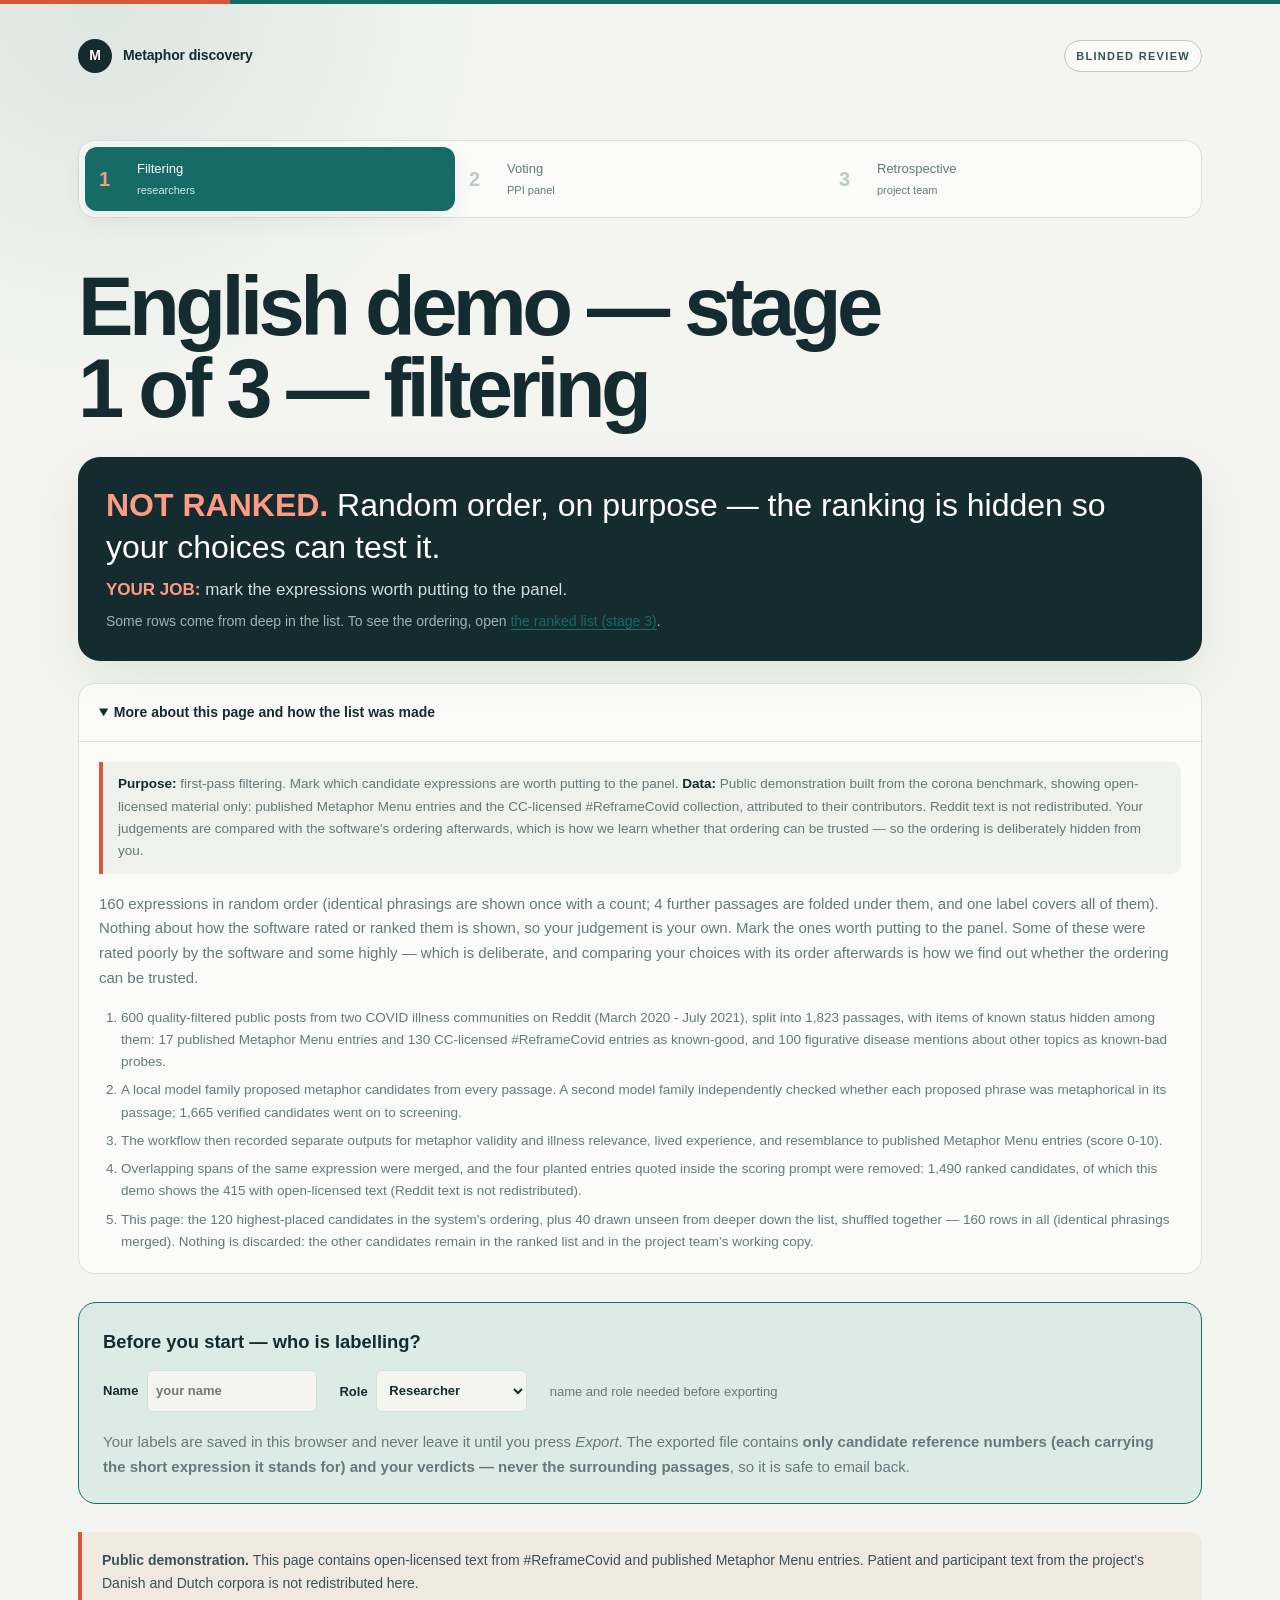
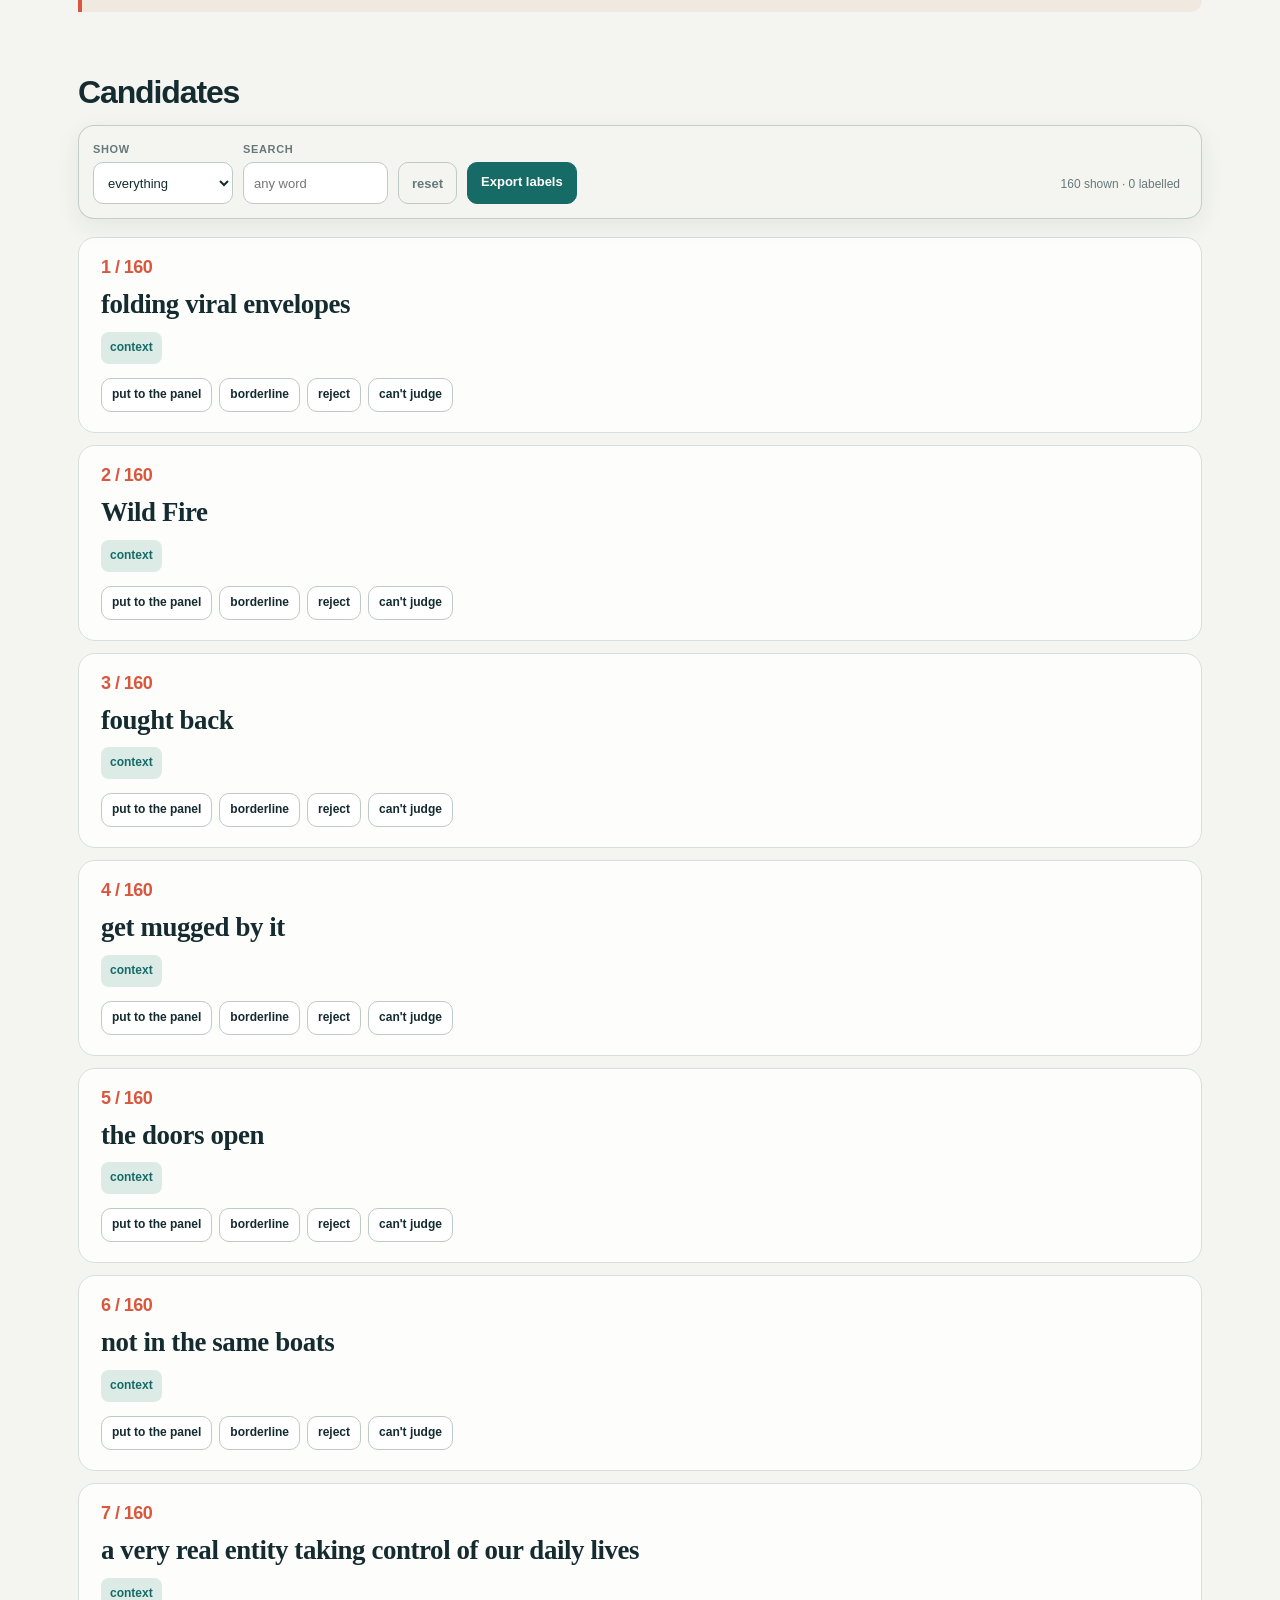
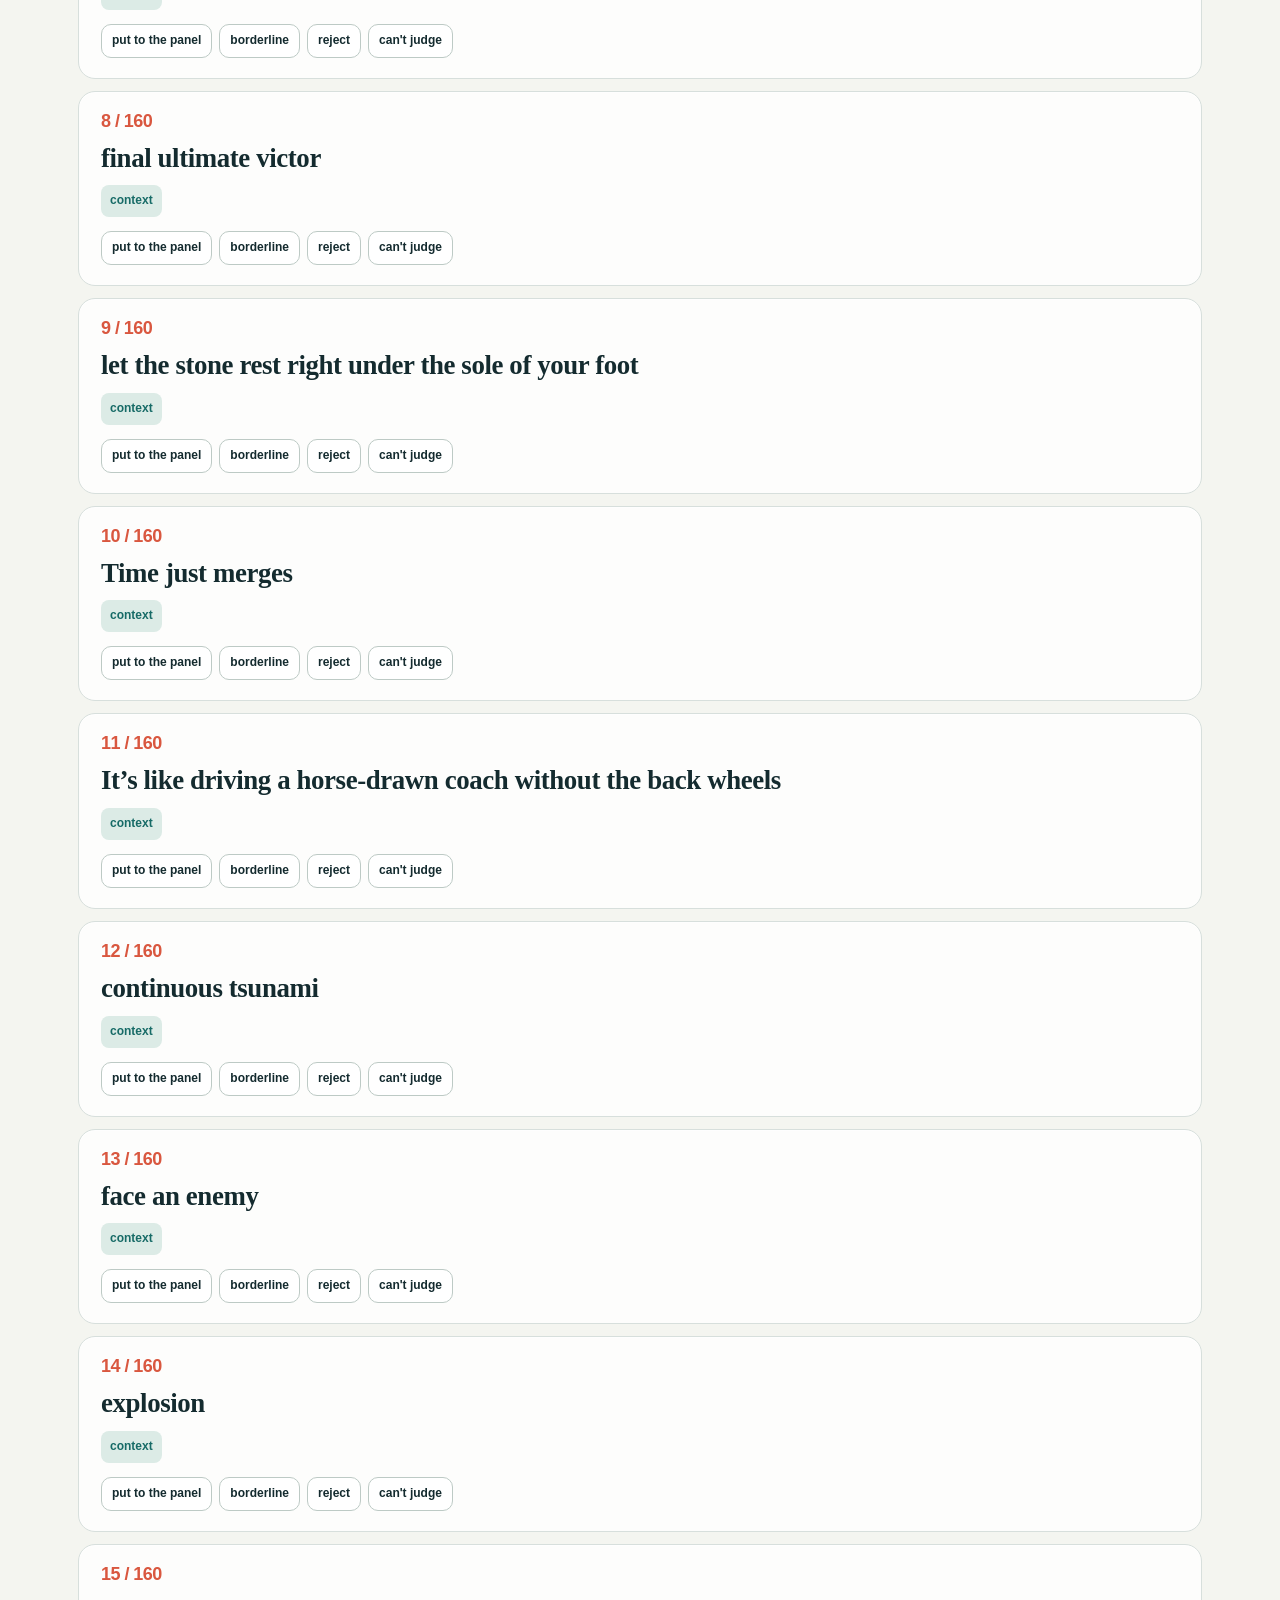
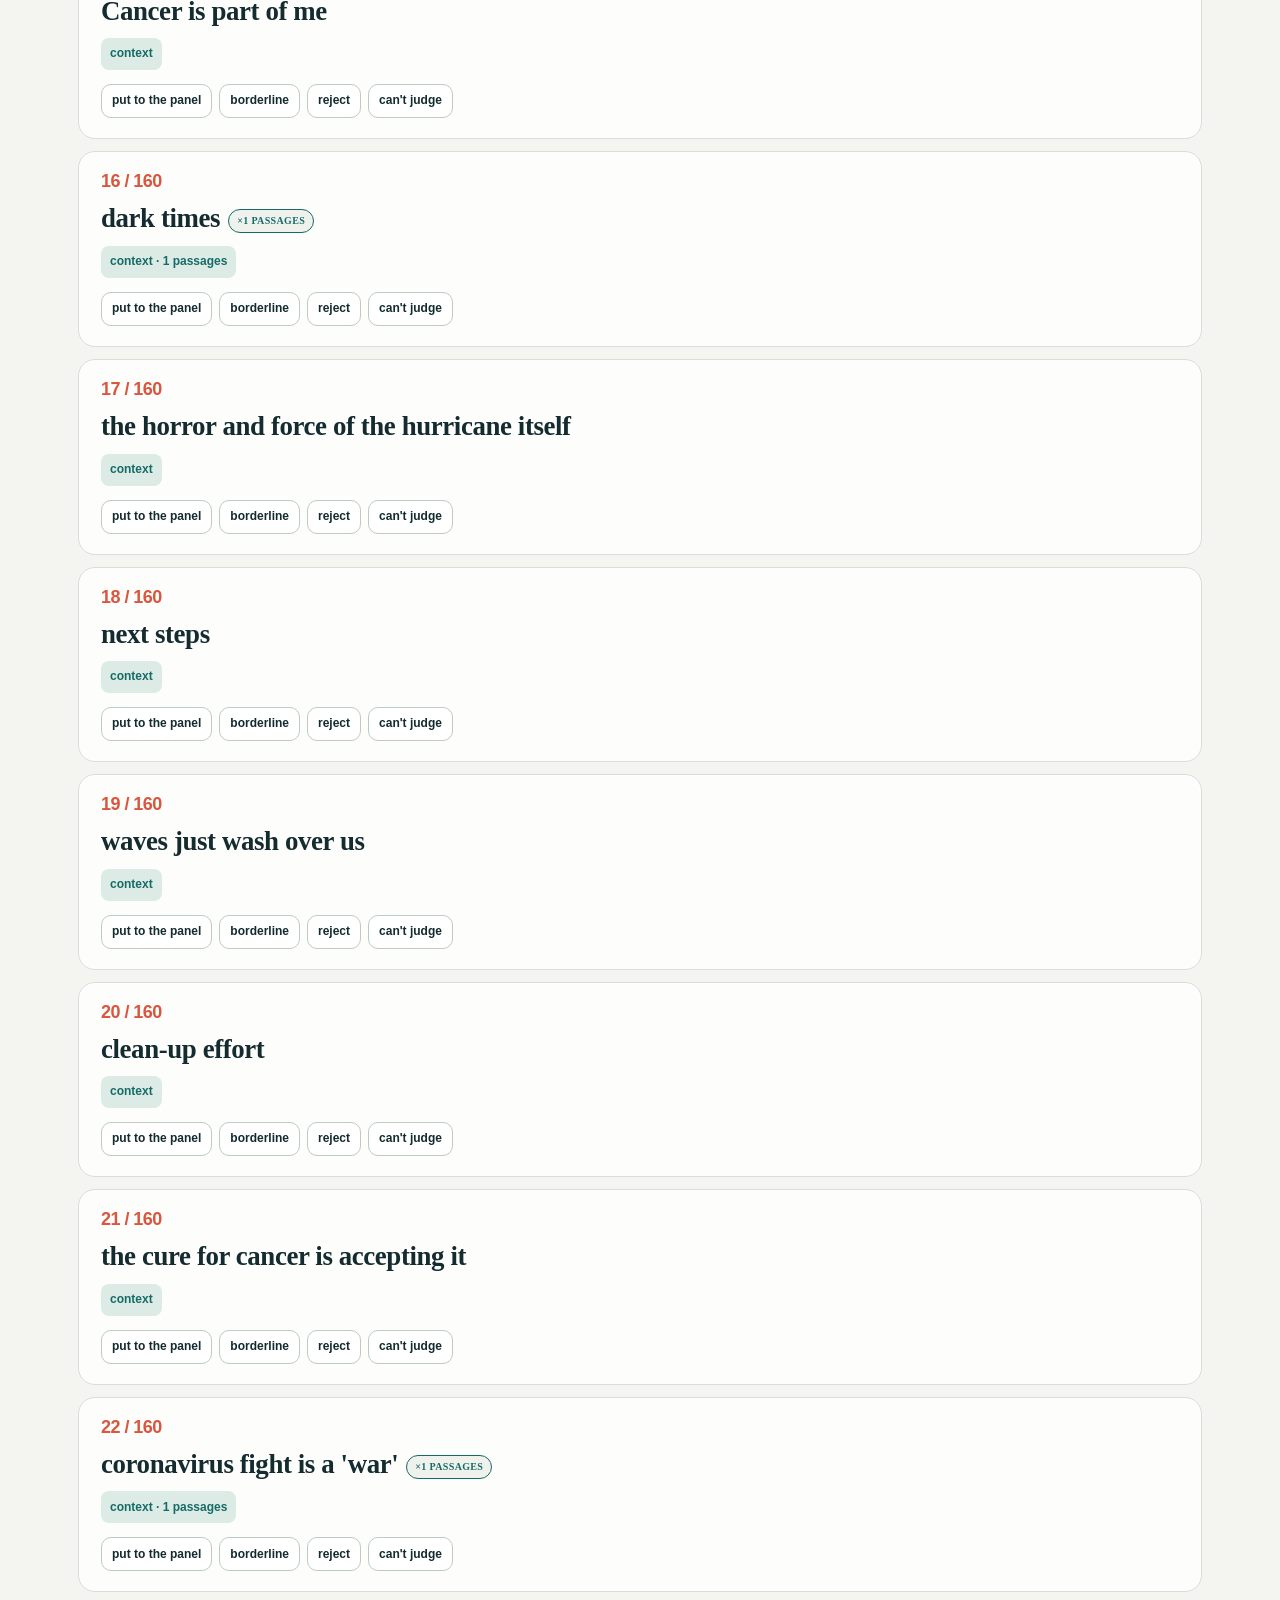
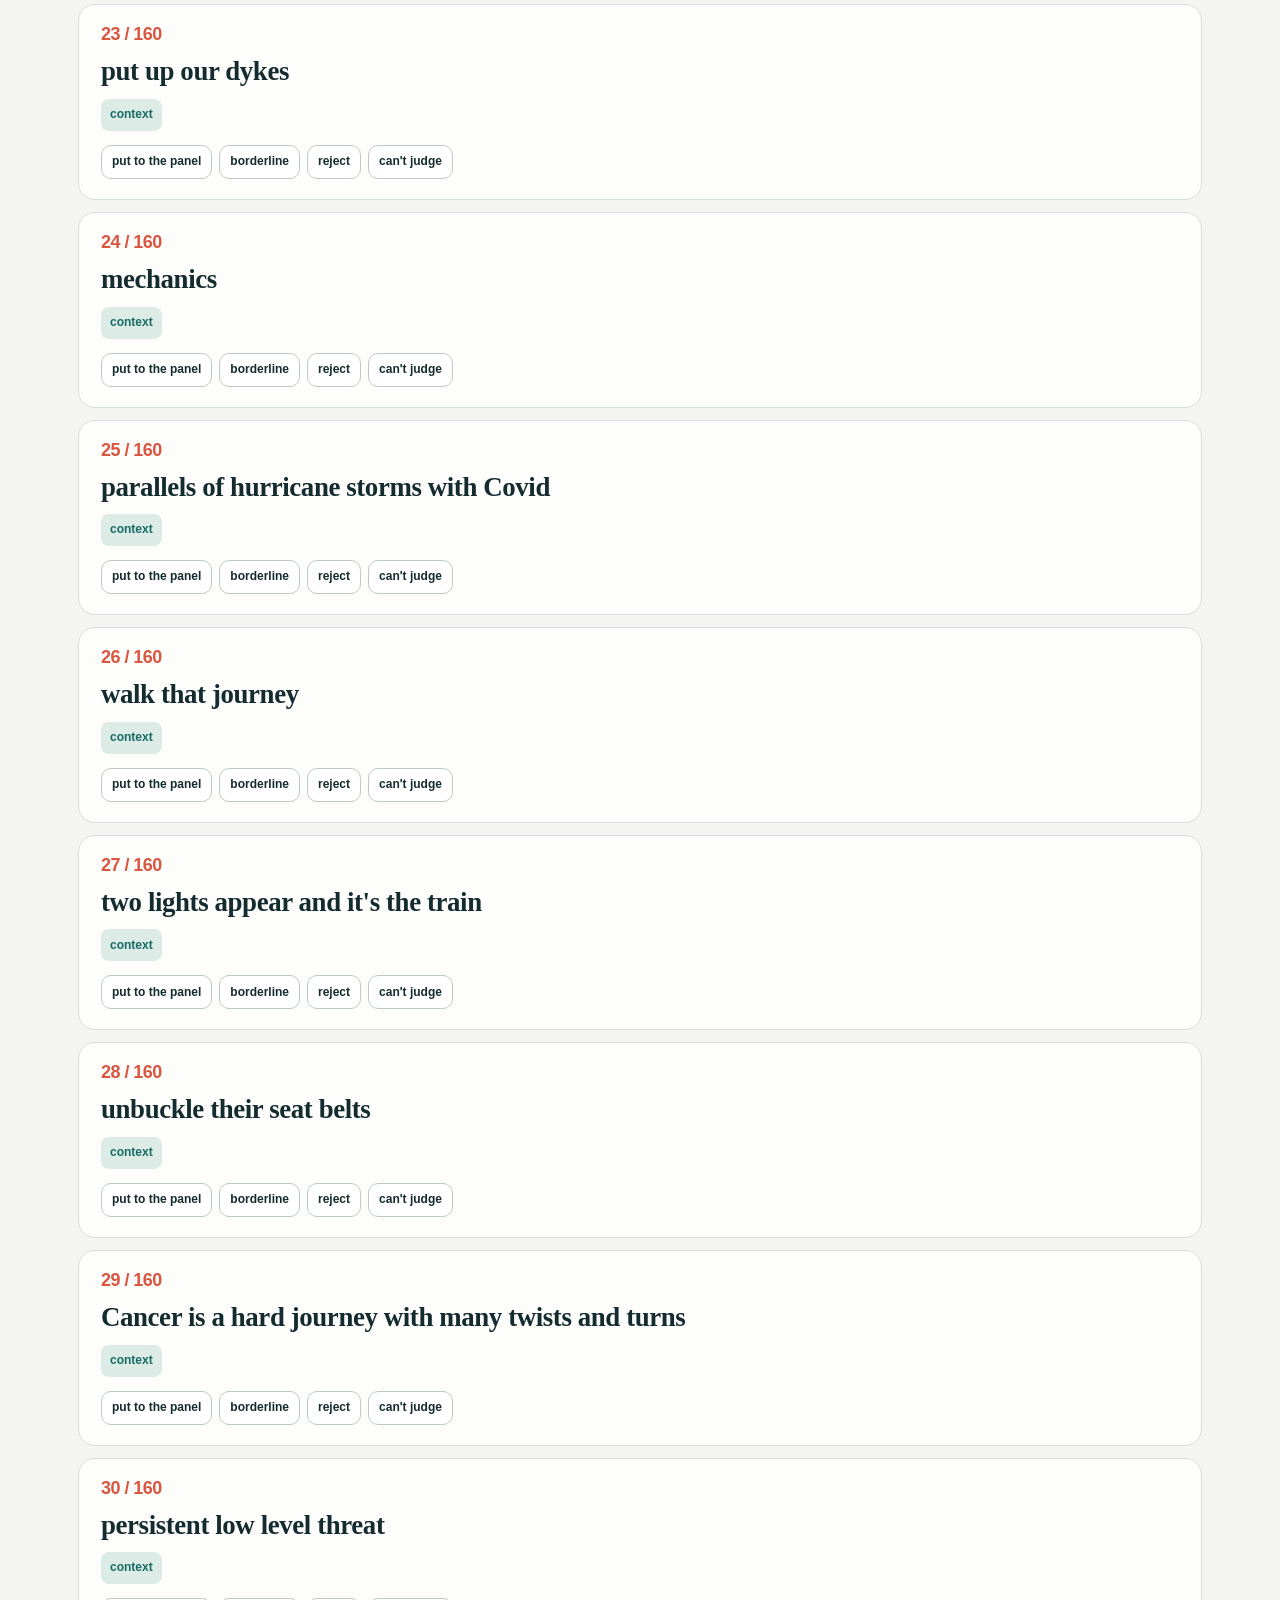
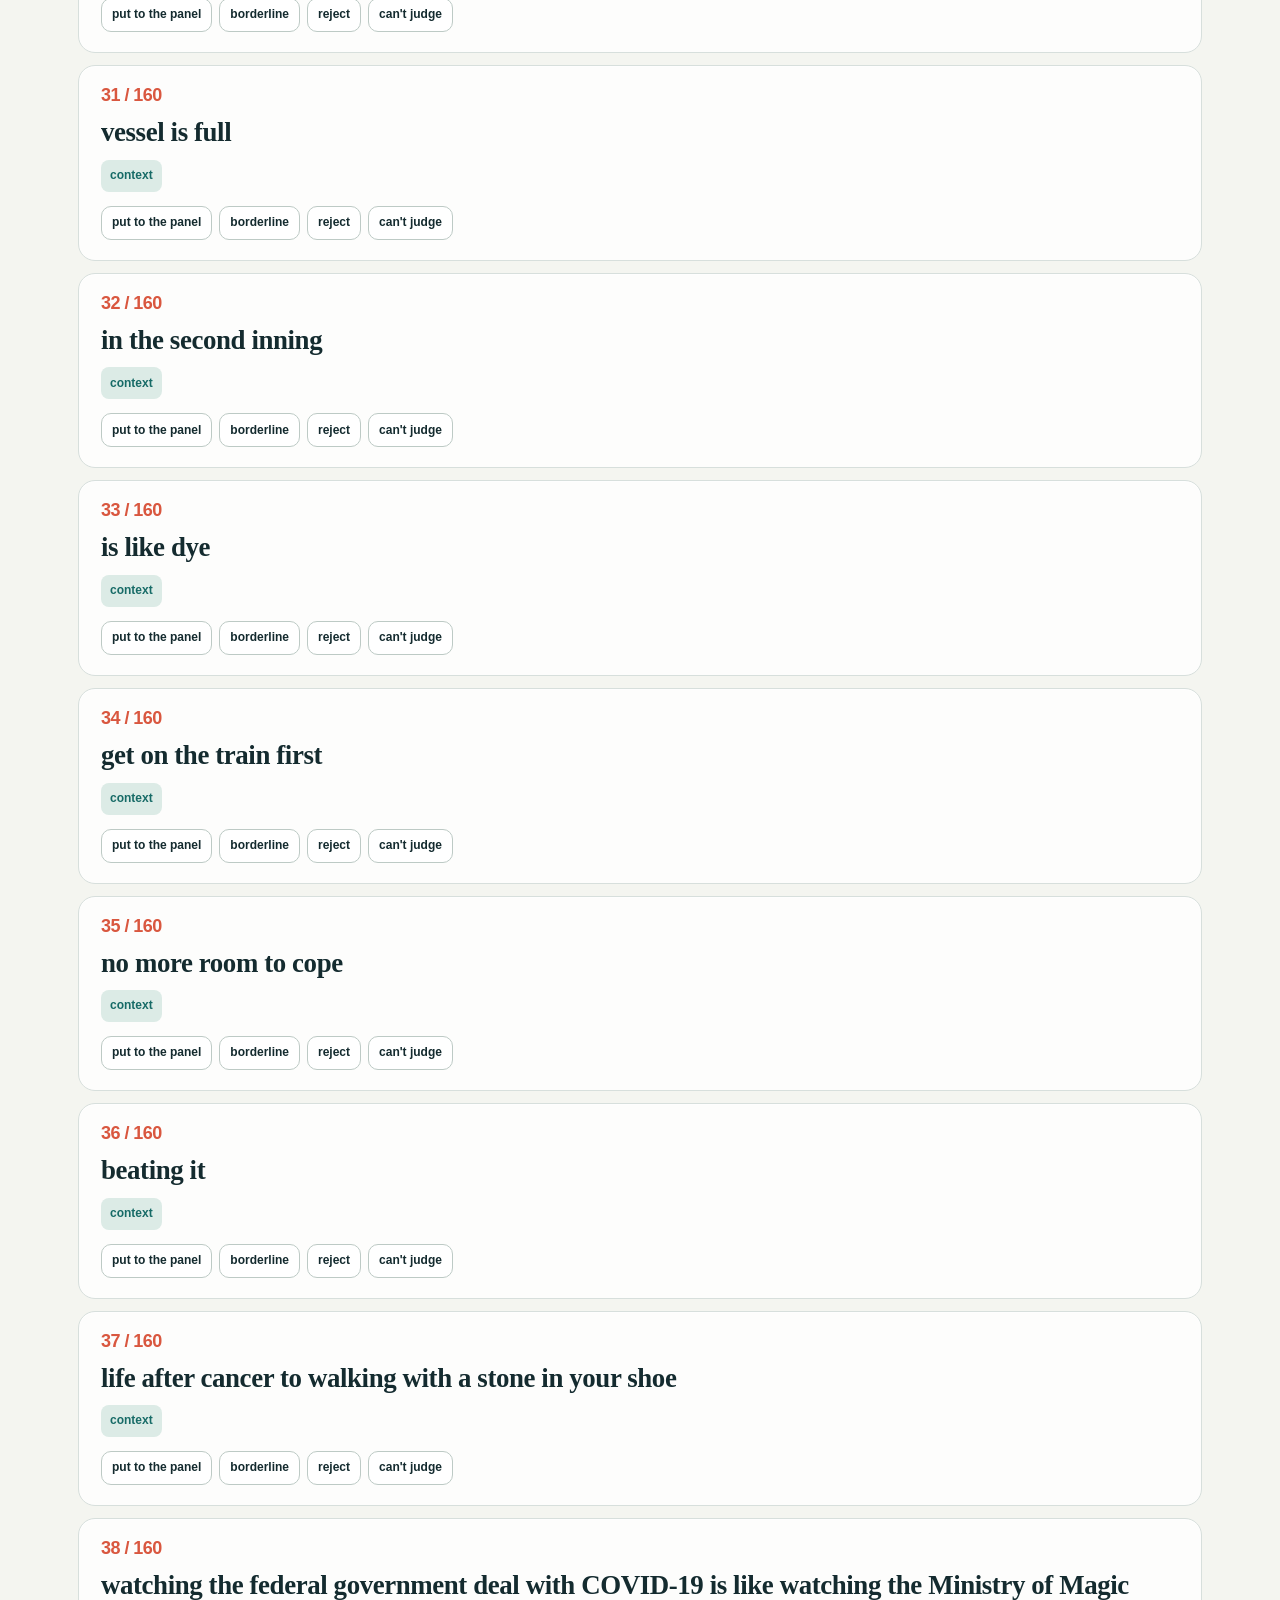
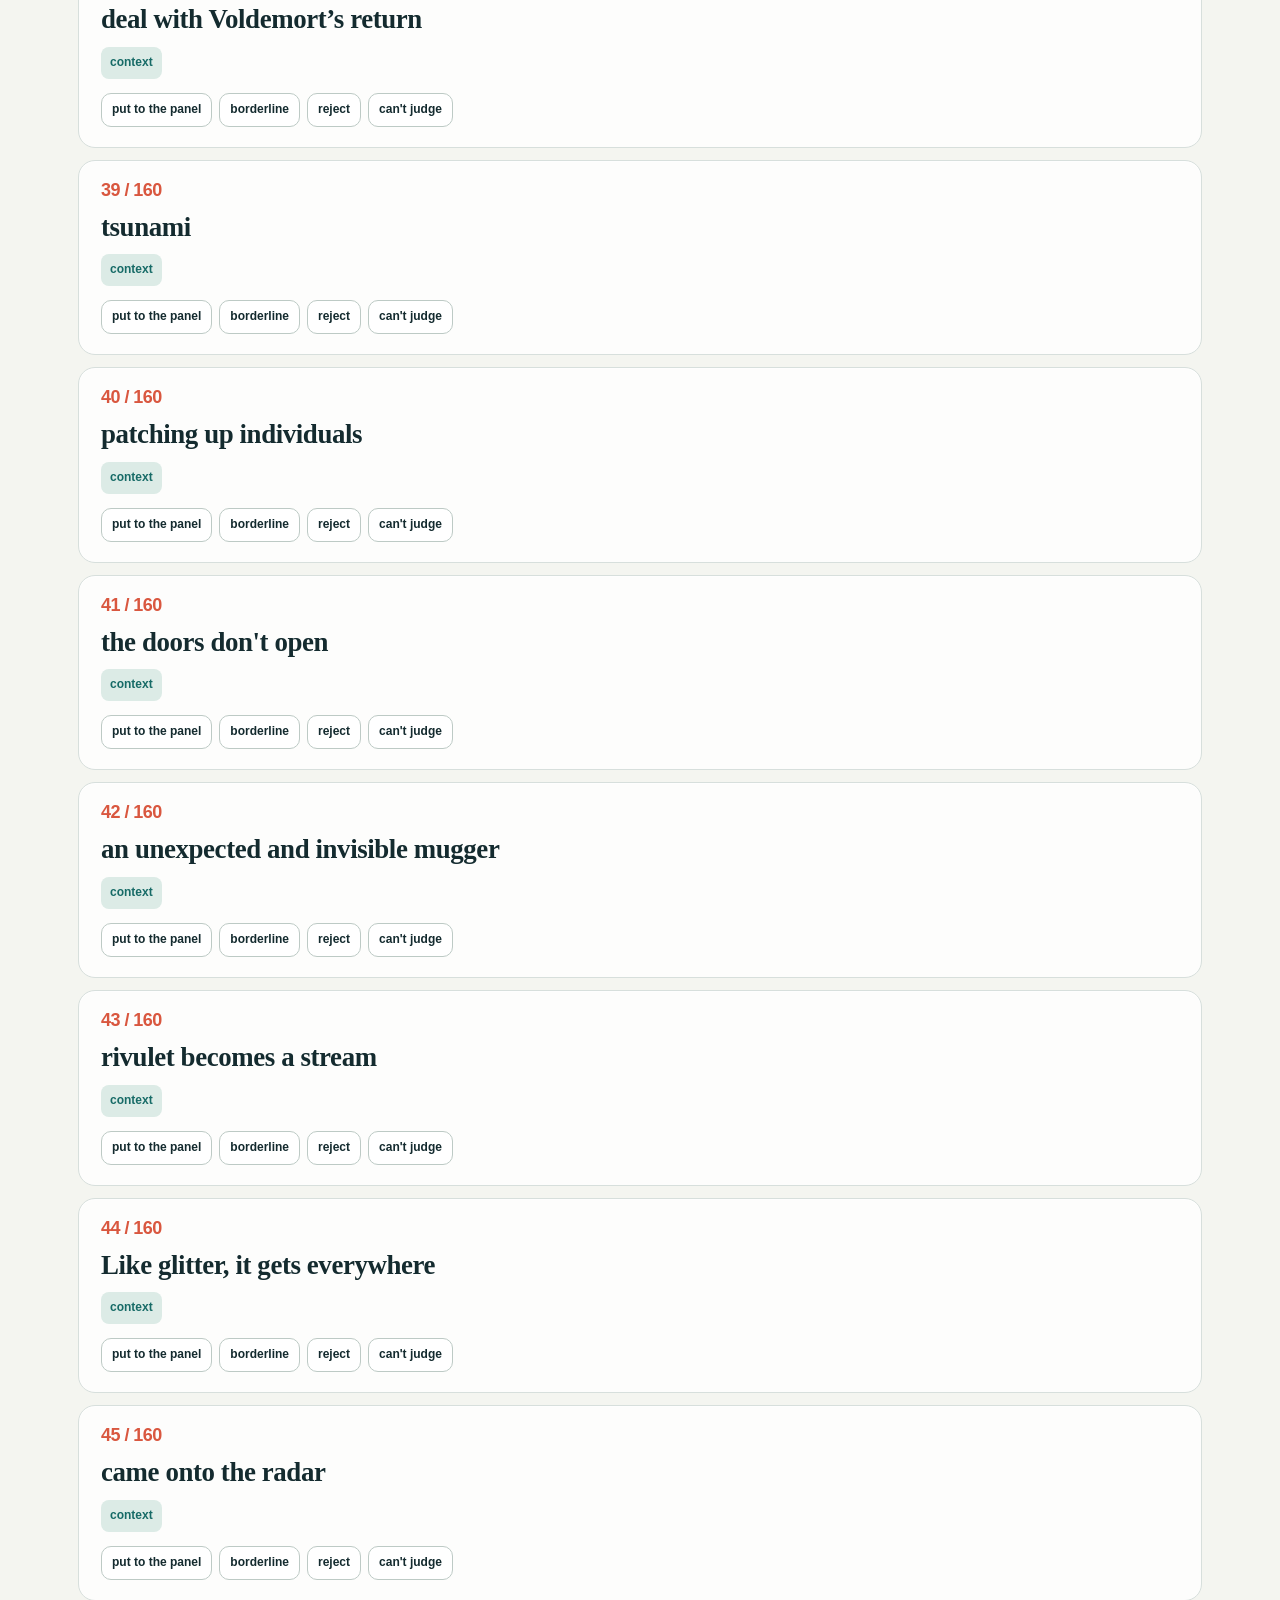
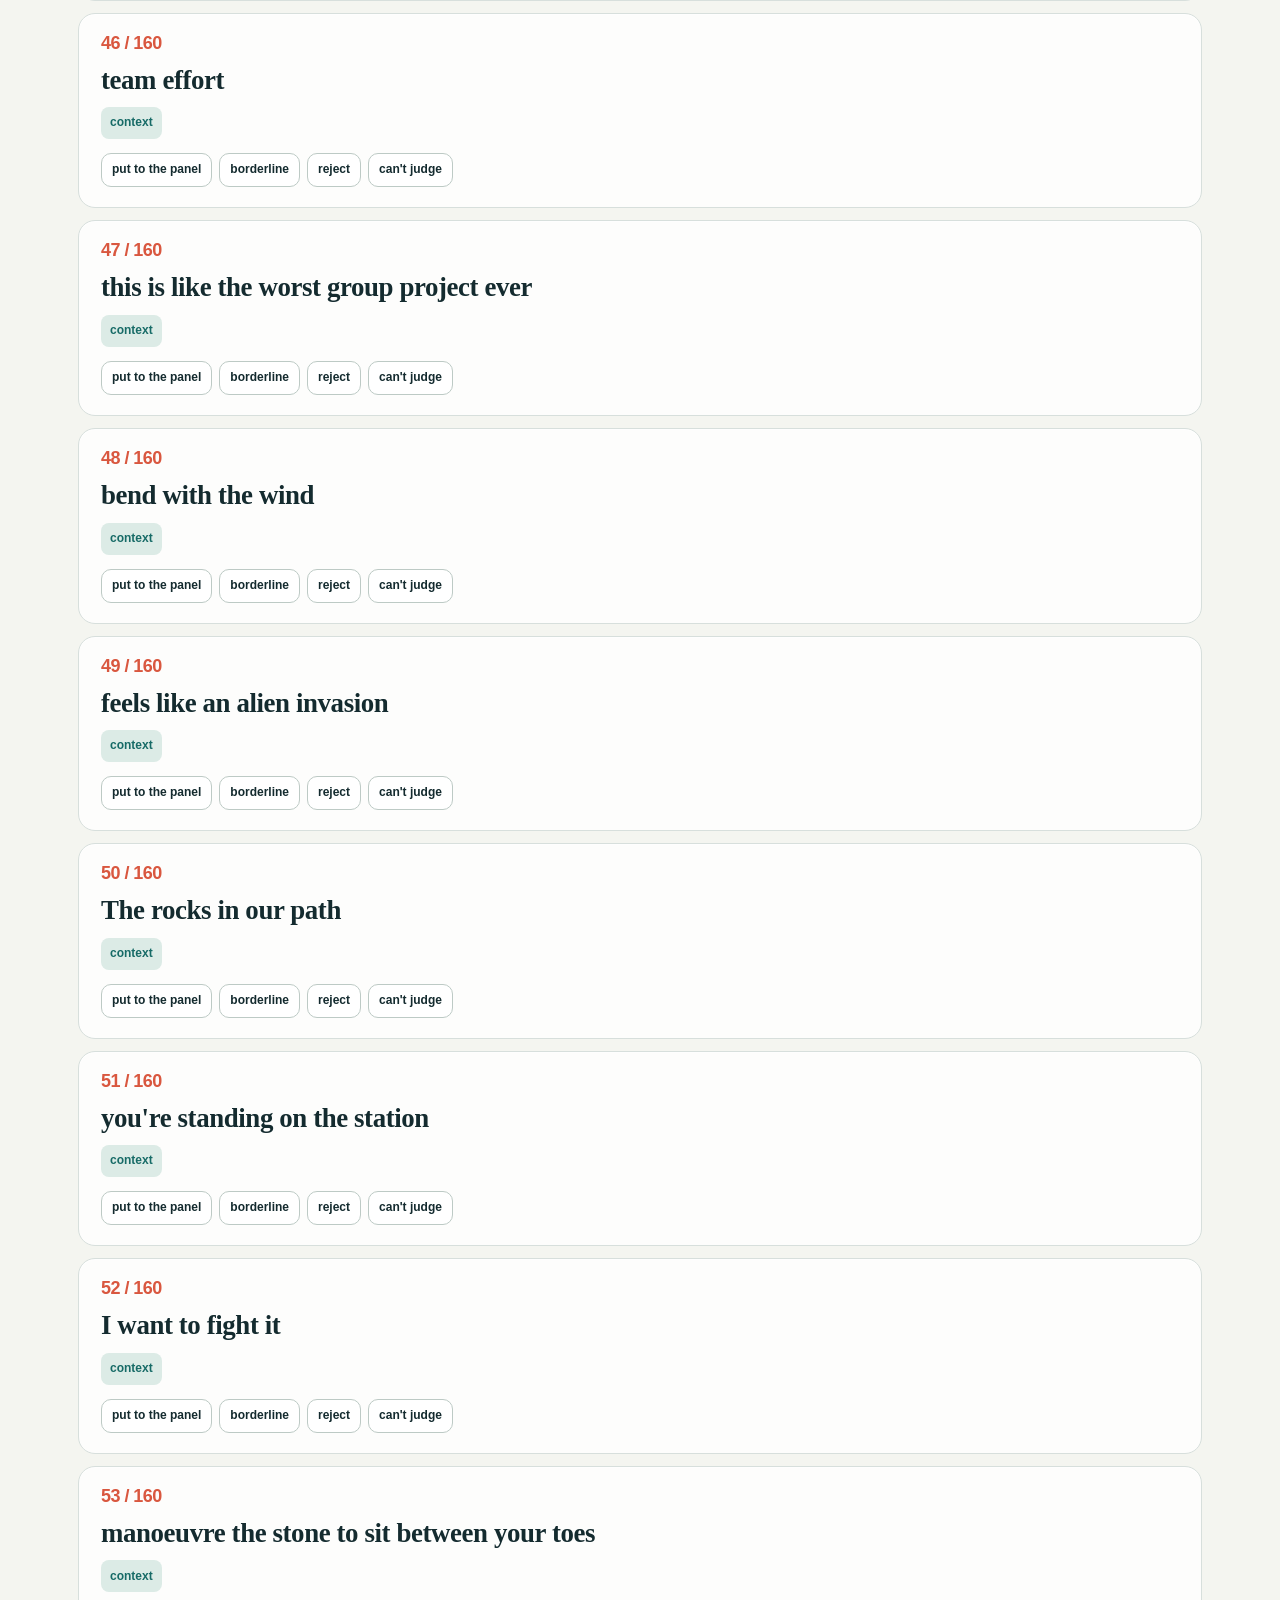
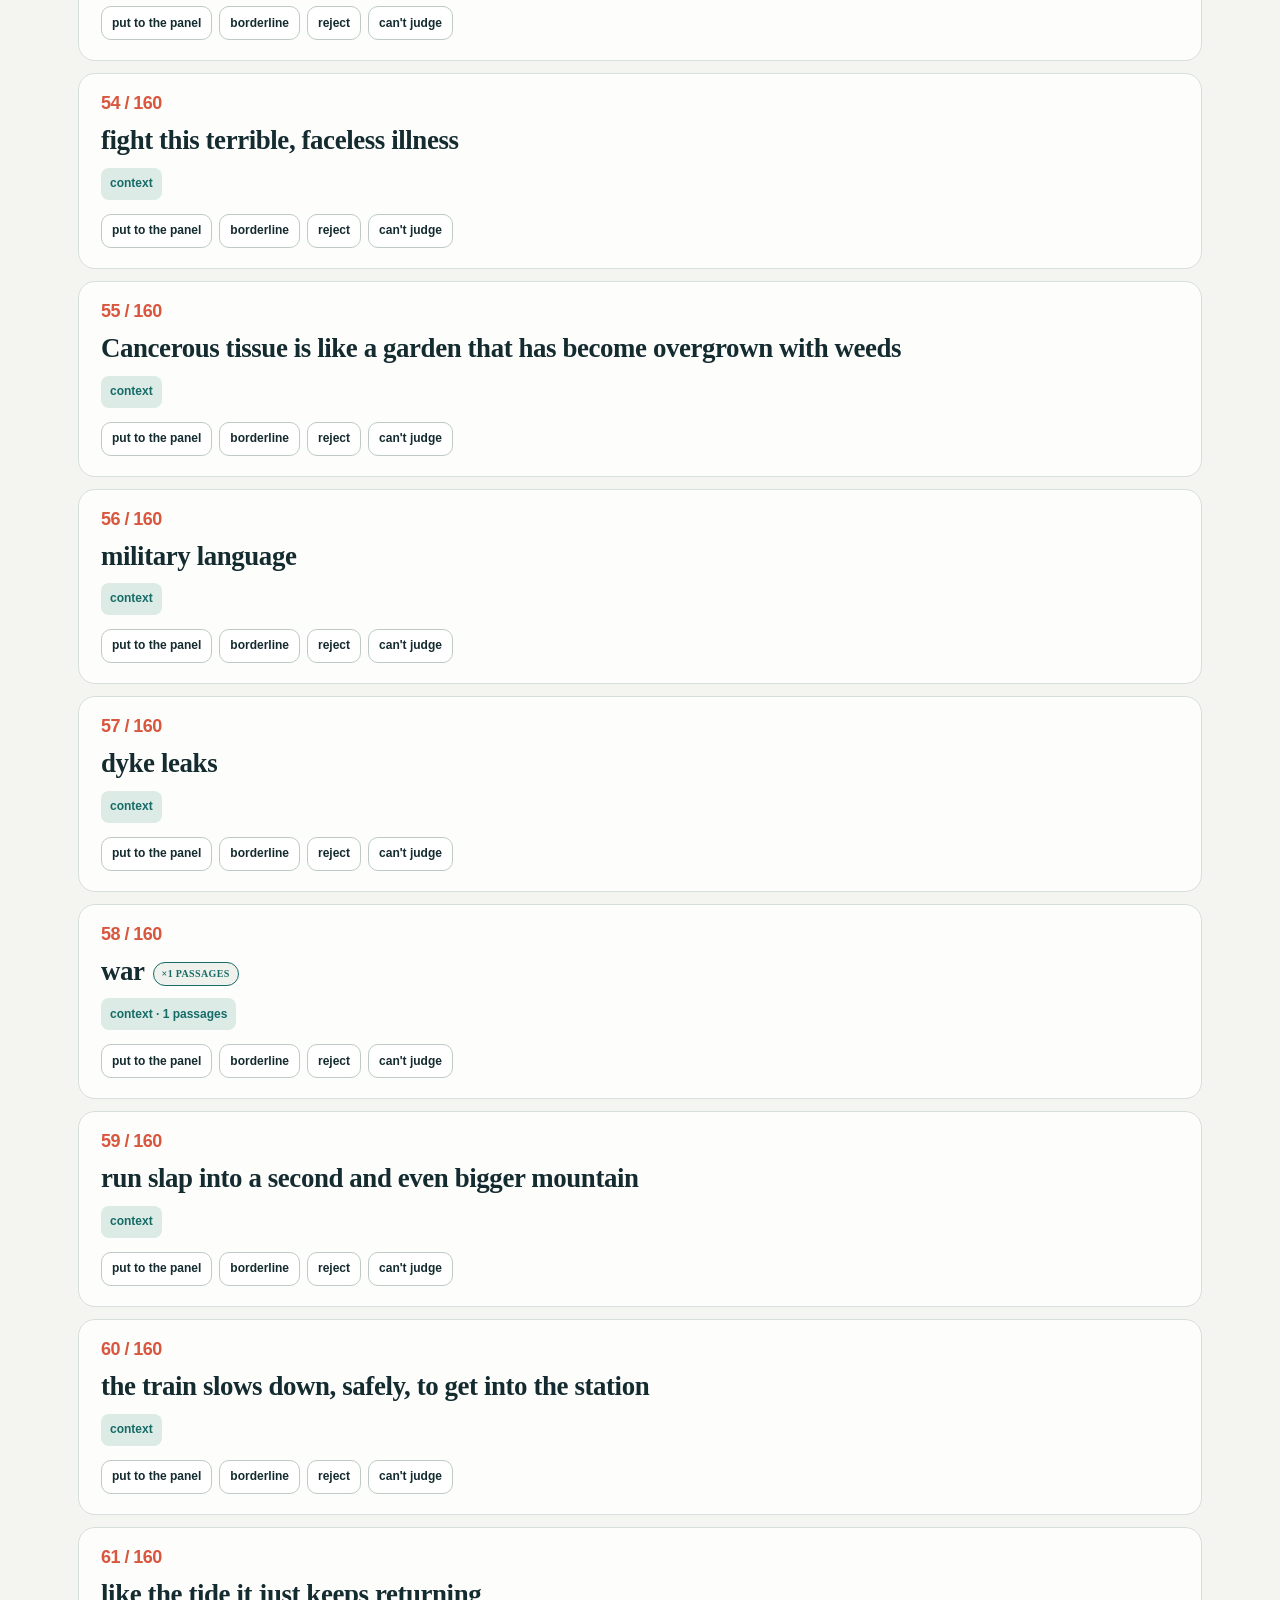
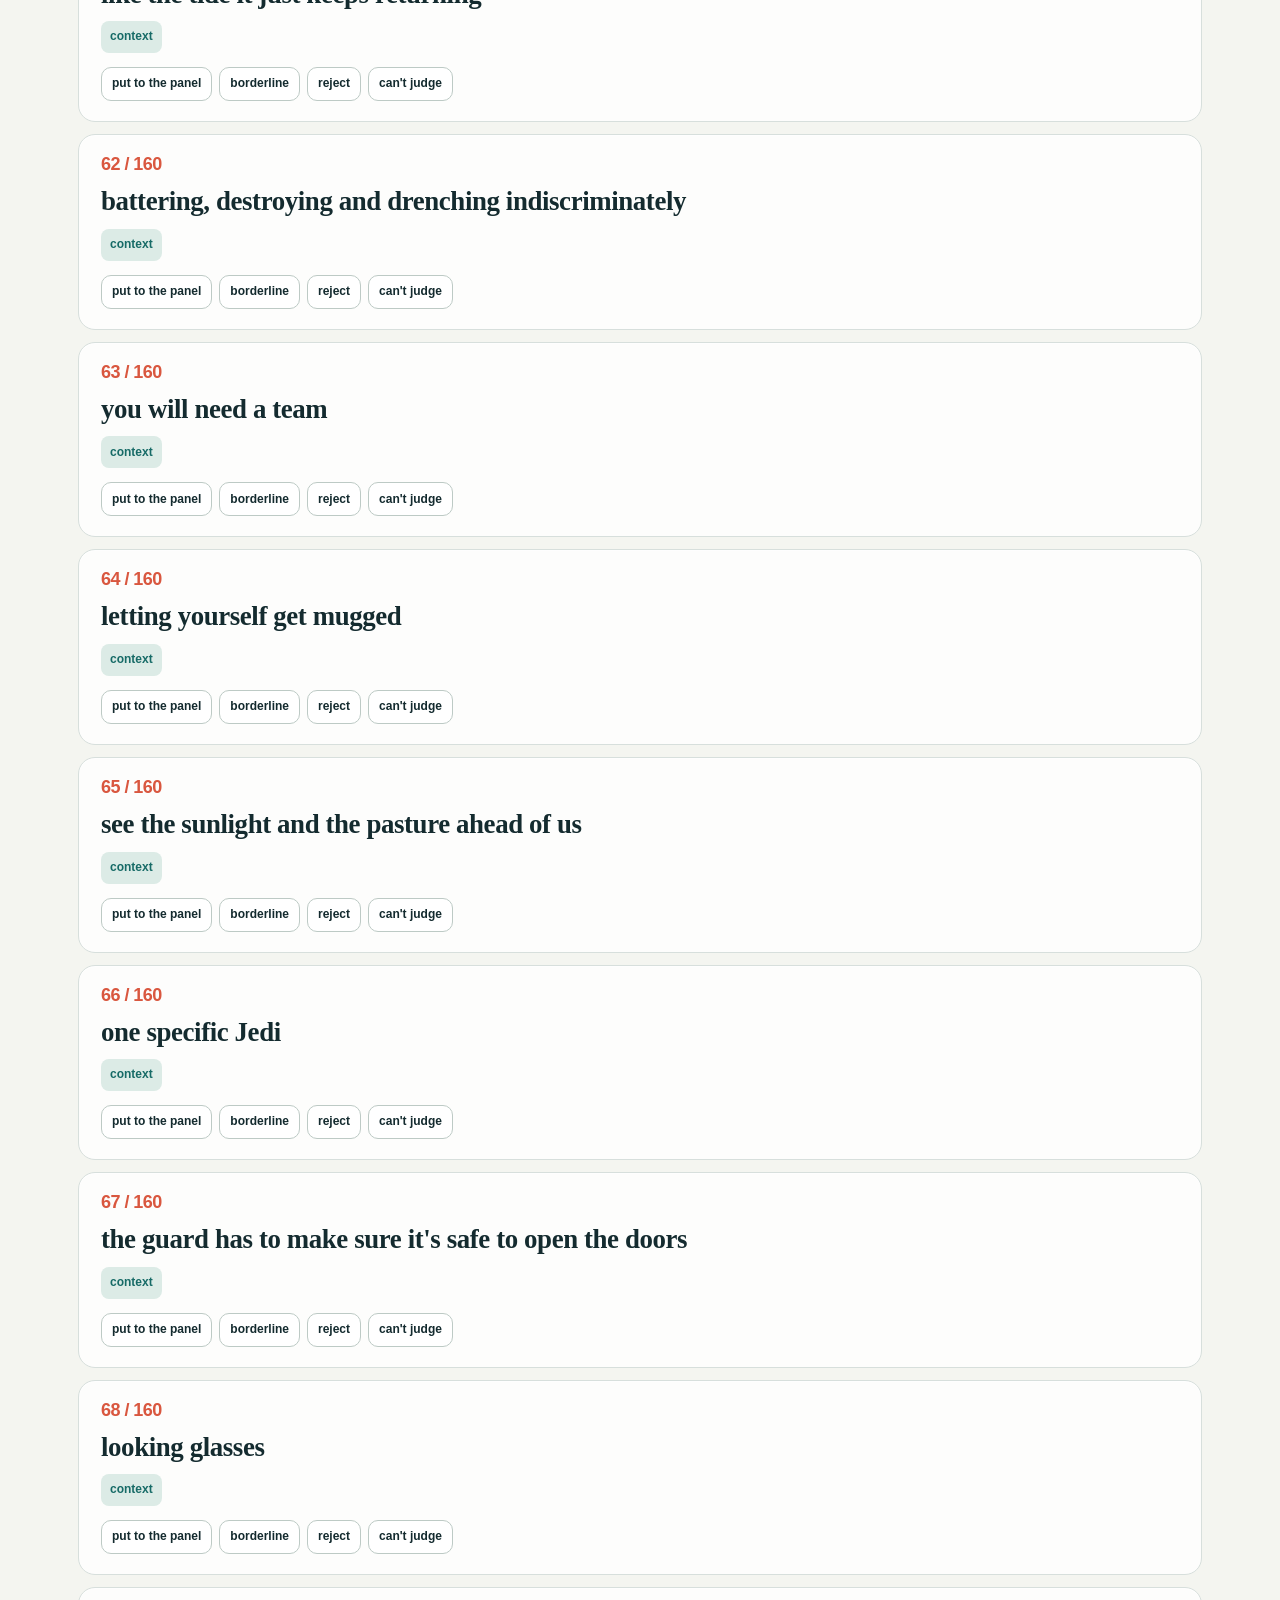
==== commit d25a5f41: "One multilingual review app: demo/review.html loads a reviewer's JSON list; demo pages carry their l" ====
--- a/demo/english_demo_stage1_for_researchers.html
+++ b/demo/english_demo_stage1_for_researchers.html
@@ -1,6 +1,6 @@
 <!doctype html><html lang="en"><head><meta charset="utf-8">
 <meta name="viewport" content="width=device-width, initial-scale=1">
-<meta name="description" content="Explore real metaphor candidates and the human review workflow used to evaluate them.">
+<meta name="description" content="Review candidate metaphors: open the list you received, label each expression, export your verdicts. Everything stays in your browser.">
 <title>English demo — stage 1 of 3 — filtering</title><style>
 :root { --ink:#1a1a1a; --mut:#5f5f5f; --line:#e2e2e2; --bg:#fff; --card:#fafafa;
   --acc:#2a78d6; --warn:#c2571f; --ok:#1a7f4b; --alt:#7a4fc9; }
@@ -91,6 +91,36 @@
 .lbl button.sel { background:var(--acc); color:#fff; border-color:var(--acc); }
 textarea { width:100%; height:110px; margin-top:10px; display:none;
   font-family:ui-monospace,monospace; font-size:12px; }
+/* start screen (no data loaded yet) */
+.loader { max-width:720px; margin:40px auto 60px; }
+.loader h1 { font-size:clamp(1.8rem, 4vw, 2.6rem); margin:8px 0 12px; }
+.loader .lede { font-size:16px; }
+.dropzone { border:2px dashed var(--acc); border-radius:14px; padding:28px 20px; margin:22px 0;
+  text-align:center; background:var(--card); }
+.dropzone.over { background:rgba(42,120,214,.12); }
+.filebtn { display:inline-block; position:relative; overflow:hidden; cursor:pointer; font-size:17px; padding:12px 22px; }
+.filebtn input { position:absolute; inset:0; opacity:0; cursor:pointer; font-size:0; }
+.drophint { display:block; color:var(--mut); margin-top:12px; font-size:13px; }
+.loader-steps { list-style:none; padding:0; margin:26px 0; display:grid; gap:14px; }
+.loader-steps li { display:grid; grid-template-columns:44px 1fr; gap:12px; align-items:start; }
+.loader-steps li b { font-size:24px; color:var(--acc); border:2px solid var(--acc); border-radius:50%;
+  width:40px; height:40px; display:flex; align-items:center; justify-content:center; }
+.loader-steps p { margin:3px 0 0; color:var(--mut); font-size:14px; }
+.loader .privacy { color:var(--mut); font-size:13px; border-top:1px solid var(--line); padding-top:12px; }
+.loader-error { border-left-color:#c22; }
+.langswitch { margin-left:auto; display:flex; gap:4px; }
+.langbtn { font-size:12px; padding:3px 9px; }
+.langbtn.on { background:var(--acc); color:#fff; border-color:var(--acc); }
+#reload { margin-left:12px; font-size:12px; padding:4px 10px; }
+/* planted-entry strip and return box */
+.plantstrip svg { width:100%; height:auto; display:block; }
+.plantstrip .dot { stroke:var(--bg); stroke-width:2; } .plantstrip .dot.held { fill:var(--acc); }
+.plantstrip .grid { stroke:var(--line); stroke-width:1; }
+.plantstrip .tick, .plantstrip .lane { fill:var(--mut); font-size:11px; }
+.plantstrip .tick { text-anchor:middle; } .plantstrip .lane { text-anchor:end; font-size:12px; }
+.returnbox { border-color:var(--ok); }
+.returnbox .l1 b { color:var(--ok); }
+.returnbox code { font-size:14px; }
 </style><style data-theme="demo.css">
 :root {
   --ink: #142b2f;
@@ -652,268 +682,472 @@
 }
 
 </style></head><body class="review-page">
-
-<header class="site-header" aria-label="Demo navigation"><a class="brand" href="index.html" aria-label="Back to the metaphor discovery demo"><span class="brand-mark" aria-hidden="true">M</span><span>Metaphor discovery</span></a><span class="header-tag">Blinded review</span></header>
-<nav class="stages"><span class="st cur"><b>1</b> Filtering<small>researchers</small></span><span class="st"><b>2</b> Voting<small>PPI panel</small></span><span class="st"><b>3</b> Retrospective<small>project team</small></span></nav>
-
-
-<h1>English demo — stage 1 of 3 — filtering</h1>
-<div class="status"><div class="l1"><b>NOT RANKED.</b> Random order, on purpose — the ranking is hidden so your choices can test it.</div><div class="l2"><b>YOUR JOB:</b> mark the expressions worth putting to the panel.</div><div class="l3">Some rows come from deep in the list. To see the ordering, open <a href="english_demo_working_copy_project_team.html">the ranked list (stage 3)</a>.</div></div>
-
-<details id="how"><summary>More about this page and how the list was made</summary><div id="purpose"><strong>Purpose:</strong> first-pass filtering. Mark which candidate expressions are worth putting to the panel. <strong>Data:</strong> Public demonstration built from the corona benchmark, showing open-licensed material only: published Metaphor Menu entries and the CC-licensed #ReframeCovid collection, attributed to their contributors. Reddit text is not redistributed. Your judgements are compared with the software's ordering afterwards, which is how we learn whether that ordering can be trusted — so the ordering is deliberately hidden from you.</div><p class="lede">160 expressions in random order (identical phrasings are shown once with a count; 4 further passages are folded under them, and one label covers all of them). Nothing about how the software rated or ranked them is shown, so your judgement is your own. Mark the ones worth putting to the panel. Some of these were rated poorly by the software and some highly — which is deliberate, and comparing your choices with its order afterwards is how we find out whether the ordering can be trusted.</p><ol><li>600 quality-filtered public posts from two COVID illness communities on Reddit (March 2020 - July 2021), split into 1,823 passages, with items of known status hidden among them: 17 published Metaphor Menu entries and 130 CC-licensed #ReframeCovid entries as known-good, and 100 figurative disease mentions about other topics as known-bad probes.</li><li>A local model family proposed metaphor candidates from every passage. A second model family independently checked whether each proposed phrase was metaphorical in its passage; 1,665 verified candidates went on to screening.</li><li>The workflow then recorded separate outputs for metaphor validity and illness relevance, lived experience, and resemblance to published Metaphor Menu entries (score 0-10).</li><li>Overlapping spans of the same expression were merged, and the four planted entries quoted inside the scoring prompt were removed: 1,490 ranked candidates, of which this demo shows the 415 with open-licensed text (Reddit text is not redistributed).</li><li>This page: the 120 highest-placed candidates in the system&#x27;s ordering, plus 40 drawn unseen from deeper down the list, shuffled together — 160 rows in all (identical phrasings merged). Nothing is discarded: the other candidates remain in the ranked list and in the project team&#x27;s working copy.</li></ol></details>
-
-<div id="rater">
-  <strong>Before you start — who is labelling?</strong><br>
-  <label>Name <input id="rname" placeholder="your name" size="18"></label>
-  <label>Role <select id="rrole"><option value="ppi">PPI panel member</option><option value="researcher" selected>Researcher</option><option value="clinician">Clinician</option><option value="other">Other</option></select></label>
+<div id="app"><noscript>This page needs JavaScript to show the review list.</noscript></div>
+<script id="i18n" type="application/json">{"en":{"lang_name":"English","app_title":"Metaphor review","brand":"Metaphor discovery","loader_eyebrow":"REVIEW A LIST OF EXPRESSIONS","loader_title":"Open the review file you received.","loader_lede":"You were sent a small file ending in .json. Open it here: everything happens in your browser, on this computer. Nothing is uploaded.","loader_step1":"Choose the file","loader_step1_text":"Click the button and pick the .json file from the email (it is usually in your Downloads folder).","loader_step2":"Label each expression","loader_step2_text":"Press one button under each expression. Your answers are saved automatically in this browser, so you can stop and continue later on the same computer.","loader_step3":"Send your answers back","loader_step3_text":"Press \"Export labels\" at the end. A small file is saved that holds only reference numbers and your verdicts; email it back to the address shown.","loader_button":"Choose the review file (.json)","loader_drop":"or drop the file here","loader_privacy":"The file stays on your computer. This page makes no network requests once it is open.","loader_error":"That file is not a review list. Please pick the .json file you received.","loader_other":"Load another file","stage_1":"Filtering","stage_1_who":"researchers","stage_2":"Voting","stage_2_who":"PPI panel","stage_3":"Retrospective","stage_3_who":"project team","mode_filter":"stage 1 of 3 — filtering","mode_vote":"stage 2 of 3 — voting","mode_explore":"stage 3 of 3 — retrospective (working copy)","status_filter_1":"<b>NOT RANKED.<\/b> Random order, on purpose — the ranking is hidden so your choices can test it.","status_filter_2":"<b>YOUR JOB:<\/b> mark the expressions worth putting to the panel.","status_filter_3":"Some rows come from deep in the list. To see the ordering, open {ranked}.","status_vote_1":"<b>NOT RANKED.<\/b> Random order, no scores.","status_vote_2":"<b>YOUR JOB:<\/b> say whether each expression belongs on a menu for people living with cancer.","status_vote_3":"There are no right answers; panel members are expected to disagree.","status_explore_1":"<b>RANKED.<\/b> Best candidates first, as the software ordered them.","status_explore_2":"<b>PURPOSE:<\/b> see where the expressions people kept had been sitting, and browse by source domain.","status_explore_3":"Not for collecting judgements. Planted check items are marked in blue.","ranked_link":"the ranked list (stage 3)","stage3":"stage 3","purpose_filter":"<strong>Purpose:<\/strong> first-pass filtering. Mark which candidate expressions are worth putting to the panel. <strong>Data:<\/strong> {data}. Your judgements are compared with the software's ordering afterwards, which is how we learn whether that ordering can be trusted — so the ordering is deliberately hidden from you.","purpose_vote":"<strong>Purpose:<\/strong> deciding what goes on the menu. These expressions were already filtered by researchers; you are judging whether each one belongs. <strong>Data:<\/strong> {data}. Several people vote independently and disagreement is expected.","purpose_explore":"<strong>Purpose:<\/strong> stage 3, after the votes are in. The project team checks how the system ordered its output and where the expressions people kept had been sitting in the ranking — for example whether everything that reached the menu was in the top few hundred. Not for collecting judgements. <strong>Data:<\/strong> {data}.","lede_filter":"{stream}{n} expressions in random order{folded}. Nothing about how the software rated or ranked them is shown, so your judgement is your own. Mark the ones worth putting to the panel. Some of these were rated poorly by the software and some highly — which is deliberate, and comparing your choices with its order afterwards is how we find out whether the ordering can be trusted.","lede_stream":"{stream} only. ","lede_folded":" (identical phrasings are shown once with a count; {m} further passages are folded under them, and one label covers all of them)","lede_vote":"{n} expressions that researchers selected as worth considering, shown in random order. For each one: could this belong on a menu offered to people living with cancer — something a patient might recognise and use for their own experience? There are no right answers, and your view may differ from other panel members. That is the point.","lede_explore":"{N} candidates ordered after second-family verification, then recorded screens for illness relevance, lived experience, and menu resemblance, with vividness as tiebreak. {note}","how_summary":"More about this page and how the list was made","how_summary_short":"More about this page","how_filter":"{page}the {top} highest-placed candidates in the system's ordering, plus {deep} drawn unseen from deeper down the list, shuffled together — {n} rows in all (identical phrasings merged). Nothing is discarded: the other candidates remain in the ranked list and in the project team's working copy.","how_filter_page":"This page: ","how_filter_stream":"This page: the {stream} candidates only — ","how_vote":"This page: the {n} expressions researchers passed on in stage 1, shuffled, with no ordering information.","how_explore":"This page: the full ranked list, all {N} candidates, with every screen verdict and filter.","rater_heading":"Before you start — who is labelling?","rater_heading_explore":"Optional labelling mode","rater_name":"Name","rater_name_ph":"your name","rater_role":"Role","role_choose":"choose…","role_ppi":"PPI panel member","role_researcher":"Researcher","role_clinician":"Clinician","role_other":"Other","rater_saved":"✓ saved","rater_needed":"name and role needed before exporting","rater_privacy":"Your labels are saved in this browser and never leave it until you press <em>Export<\/em>. The exported file contains <strong>only candidate reference numbers (each carrying the short expression it stands for) and your verdicts — never the surrounding passages<\/strong>, so it is safe to email back.","behaved_heading":"How the ranking behaved on this corpus","th_items":"items","th_keep":"verify-keep","th_exp":"experiential","th_median":"median rank","th_top10":"top 10%","th_bottom":"bottom half","plant_row":"Planted check items (Menu entries)","pool_row":"Pool","by":"By {noun}","plant_heading":"What “planted” means","plant_text":"The rows marked <span class=\"pill plant\">PLANTED check item · Menu entry<\/span> are not from this corpus. They are {kind} entries of the <a href=\"https://wp.lancs.ac.uk/melc/the-metaphor-menu/\">Metaphor Menu<\/a> (Lancaster University; 17 entries{nl_note}), inserted into the pool as a known-good check. They went through the same extraction as everything else, so if the ranking works they should surface near the top — in this list the {n_entries} planted entries that yield a candidate sit at median position {median} of {N}. {excl}Planted items show where <em>validated<\/em> expressions land; they do not prove that the unvalidated candidates below them are well ordered.","plant_kind_published":"published","plant_kind_translated":"translations of published","plant_nl_note":", of which the 15 that are not among the Dutch scoring anchors were translated and planted","plant_excl":"A further {k} planted entries are not considered and were removed before ranking, because they are quoted as examples inside the scoring prompt and would be scored partly against themselves{rows}. ","plant_excl_rows":" ({rows} candidate rows)","plant_strip_heading":"Where each planted entry landed","plant_strip_lede":"One dot per planted entry, at its best rank (log scale). Positions 1 to {N}.","plant_strip_lane":"planted","prov_heading":"What is new in this list","prov_text":"This list comes from <strong>target-screened<\/strong> retrieval: extract metaphors openly, then screen for the illness target. Candidates are marked against a <strong>{old}<\/strong> run, which applies the same target constraint in the extraction prompt instead. Of the {n} shown here, <strong>{both}<\/strong> were found by both approaches and <strong>{new}<\/strong> only by target-screening. Use the <em>provenance<\/em> filter to read either group alone.","score_note":"<strong>Read the order, not the score.<\/strong> Menu-likeness scores are compressed near the bottom of the 0-10 range (mean {mean}, median {median}), so position near the top rests on the screens rather than on score differences. Planted items are translations and may read more formally than spontaneous language.","data_public":"<strong>Public demonstration.<\/strong> This page contains open-licensed text from #ReframeCovid and published Metaphor Menu entries. Patient and participant text from the project's Danish and Dutch corpora is not redistributed here.","data_private":"<strong>Data handling.<\/strong> This list contains verbatim patient/participant text and is <strong>local-only<\/strong>: keep the file on local machines and approved infrastructure — no cloud storage, no external API, no artifact host. Rephrase before publication.","cand_heading":"Candidates","cand_heading_ranked":"The ranked candidates","cand_lede_ranked":"Rank 1 is the first expression a reviewer would meet. Use the controls to narrow the list, and open any row to read the expression in context.","legend_plant":"known-good check","legend_s0":"illness + lived experience","legend_s1":"about illness","legend_s2":"remaining candidate","legend_new":"target-screened only","legend_old":"descriptive (source, register, domain, marker)","tier_0":"illness + lived experience","tier_1":"about illness","tier_2":"remaining candidate","tier_2_pl":"remaining candidates","pill_score":"score {s}","pill_vivid":"vivid","pill_conventional":"conventional","pill_simile":"comparison marker","pill_both":"also found by {old}","pill_new":"target-screened only","pill_plant":"PLANTED check item · Menu entry","f_screen":"screen result","f_all":"all","f_domain":"source domain","f_code":"USAS code","f_expr":"expression","f_marker":"with a comparison marker","f_nomarker":"without","f_prov":"provenance","f_prov_new":"found only by target-screening","f_prov_both":"also found by {old}","f_prov_plant":"planted items","f_show":"show","f_everything":"everything","f_todo":"unlabelled only","f_yes":"labelled: belongs","f_maybe":"labelled: maybe","f_search":"search","f_search_ph":"any word","f_reset":"reset","f_export":"Export labels","count":"{n} shown · {k} labelled","count_filter":" · filter: {f}","context":"context","passages_n":"{n} passages","more_passages":"… and {n} more passages","x_passages_title":"this phrasing occurs in {n} passages","btn_explore":["belongs on the menu","maybe","no","can't judge"],"btn_filter":["put to the panel","borderline","reject","can't judge"],"btn_vote":["yes, this belongs","maybe","no","can't judge"],"export_need":"Please enter your name and role first.","return_heading":"Thank you — one last step","return_text":"Your answers were saved as <code>{file}<\/code> (usually in your Downloads folder). Please email that file to <strong>{to}<\/strong>. It contains only reference numbers and your verdicts.","return_text_noaddr":"Your answers were saved as <code>{file}<\/code> (usually in your Downloads folder). Please email that file back to the person who sent you this list.","return_mail":"Open an email to {to}","return_subject":"Metaphor review labels — {corpus} — {name}","return_body":"Hello,\n\nAttached are my labels ({file}) for: {corpus} ({stage}).\n\nBest regards,\n{name}","return_copy":"If the file did not download, copy the text below into an email instead:","veh_heading":"What illness is compared to","veh_lede":"Explore the image each metaphor borrows. Group candidates by a broad category, a key word, WordNet or FrameNet, or a concept named by a local model. Counts use the top <em>X<\/em> candidates; set <em>X<\/em> to the total for the full list. Click a row to filter the candidates below.","veh_from_model":"USAS tags from model","veh_agree":"both models agree ({n} rows)","veh_groupby":"group by","veh_thenby":"then by","veh_nothing":"— nothing —","veh_top":"top","veh_of":"of {n}","veh_clear":"× clear filter","veh_clear_with":"× clear filter: {f}","veh_not_computed":" — not computed yet","veh_cov":"{k} of the top {n} have a label at this level ({d} distinct)","veh_more":"+ {n} more …","veh_fewer":"show fewer","veh_nolabel":"(no label)","veh_of_parent":"% of ","layer_usas":"USAS codes (main code › sub-codes)","layer_veh":"USAS category (Demmen-style)","layer_head":"head word of the vehicle","layer_wn1":"WordNet hypernym","layer_wn2":"WordNet, two levels up","layer_fn":"FrameNet frame","layer_llm":"concept named by a local model (as labelled)","layer_llm_c1":"model concept — near-duplicates merged","layer_llm_c2":"model concept — broader groups","ln_usas":"USAS codes","ln_veh":"USAS category","ln_vehmain":"USAS main code","ln_vehcode":"USAS sub-code","ln_catagree":"USAS category (agreed)","ln_codeagree":"USAS code (agreed)","ln_head":"head word","ln_wn1":"WordNet hypernym","ln_wn2":"WordNet 2-up","ln_fn":"FrameNet frame","ln_llm":"model concept","ln_llm_c1":"model concept (merged)","ln_llm_c2":"model concept (broad)","pole_pos":"positive pole","pole_neg":"negative pole","hero_eyebrow":"PROJECT OUTPUT · RANKED VIEW","hero_title":"What the models found, in the order people would see it.","hero_lede":"Explore every {pub}candidate, from the strongest signals to the weakest. Open the context, filter the list, or group expressions by the image they borrow.","hero_public":"public ","hero_browse":"Browse the ranking","hero_label_on":"Switch to labelling","hero_label_off":"Return to explore mode","metric_candidates":"{pub}candidate expressions","metric_tier0":"kept and experiential","metric_plants":"phrases from known-good checks","header_tag_blind":"Blinded review","header_tag_ranked":"Ranked view","header_tag_private":" — private","footer":"4D PICTURE · review page · your labels stay in this browser until you export them","rl_eyebrow":"TWO WAYS TO EXPLORE","rl_title":"Rank by strength. Browse by pattern.","rl_text":"The ranking brings strong individual candidates forward. Category frequencies reveal recurring images across the list.","rl_ranked":"Ranked view","rl_first":"First","rl_next":"Next","rl_last":"Last","rl_category":"Category view","rl_recurring":"Recurring images","rl_freq":"Frequency shows patterns worth inspecting; it does not make an image better.","rl_browse":"Browse categories","rl_method":"See how the prompts work"},"da":{"lang_name":"Dansk","app_title":"Metaforgennemgang","brand":"Metaforsøgning","loader_eyebrow":"GENNEMGÅ EN LISTE MED UDTRYK","loader_title":"Åbn den fil, du har modtaget.","loader_lede":"Du har fået tilsendt en lille fil, der ender på .json. Åbn den her: alt foregår i din browser på denne computer. Intet bliver uploadet.","loader_step1":"Vælg filen","loader_step1_text":"Klik på knappen og vælg .json-filen fra mailen (den ligger som regel i din mappe Overførsler/Downloads).","loader_step2":"Vurder hvert udtryk","loader_step2_text":"Tryk på én knap under hvert udtryk. Dine svar gemmes automatisk i denne browser, så du kan holde pause og fortsætte senere på samme computer.","loader_step3":"Send dine svar retur","loader_step3_text":"Tryk på \"Eksportér svar\" til sidst. Der gemmes en lille fil, som kun indeholder referencenumre og dine vurderinger; send den retur på den viste e-mailadresse.","loader_button":"Vælg filen (.json)","loader_drop":"eller træk filen hertil","loader_privacy":"Filen bliver på din computer. Siden sender ingen data, når den først er åben.","loader_error":"Den fil er ikke en liste til gennemgang. Vælg venligst den .json-fil, du har modtaget.","loader_other":"Åbn en anden fil","stage_1":"Sortering","stage_1_who":"forskere","stage_2":"Afstemning","stage_2_who":"patientpanel","stage_3":"Tilbageblik","stage_3_who":"projektgruppe","mode_filter":"trin 1 af 3 — sortering","mode_vote":"trin 2 af 3 — afstemning","mode_explore":"trin 3 af 3 — tilbageblik (arbejdskopi)","status_filter_1":"<b>IKKE RANGORDNET.<\/b> Tilfældig rækkefølge, med vilje — rangordenen er skjult, så dine valg kan afprøve den.","status_filter_2":"<b>DIN OPGAVE:<\/b> markér de udtryk, der er værd at forelægge panelet.","status_filter_3":"Nogle rækker kommer langt nede fra listen. Rangordenen kan ses i {ranked}.","status_vote_1":"<b>IKKE RANGORDNET.<\/b> Tilfældig rækkefølge, ingen point.","status_vote_2":"<b>DIN OPGAVE:<\/b> sig, om hvert udtryk hører hjemme på en menu for mennesker, der lever med kræft.","status_vote_3":"Der findes ingen rigtige svar; det er forventet, at panelets medlemmer er uenige.","status_explore_1":"<b>RANGORDNET.<\/b> De bedste kandidater først, som programmet ordnede dem.","status_explore_2":"<b>FORMÅL:<\/b> se, hvor de udtryk, folk beholdt, havde ligget, og gennemse efter kildedomæne.","status_explore_3":"Ikke til indsamling af vurderinger. Indplantede kontroludtryk er markeret med blåt.","ranked_link":"den rangordnede liste (trin 3)","stage3":"trin 3","purpose_filter":"<strong>Formål:<\/strong> første sortering. Markér, hvilke kandidatudtryk der er værd at forelægge panelet. <strong>Data:<\/strong> {data}. Dine vurderinger sammenlignes bagefter med programmets rækkefølge — sådan finder vi ud af, om den rækkefølge kan stoles på — derfor er rækkefølgen bevidst skjult for dig.","purpose_vote":"<strong>Formål:<\/strong> at afgøre, hvad der kommer på menuen. Disse udtryk er allerede sorteret af forskere; du vurderer, om hvert enkelt hører hjemme der. <strong>Data:<\/strong> {data}. Flere personer stemmer uafhængigt af hinanden, og uenighed er forventet.","purpose_explore":"<strong>Formål:<\/strong> trin 3, når stemmerne er talt. Projektgruppen ser, hvordan systemet ordnede sit resultat, og hvor de udtryk, folk beholdt, havde ligget i rangordenen — for eksempel om alt, der nåede menuen, lå i de øverste par hundrede. Ikke til indsamling af vurderinger. <strong>Data:<\/strong> {data}.","lede_filter":"{stream}{n} udtryk i tilfældig rækkefølge{folded}. Der vises intet om, hvordan programmet har vurderet eller rangordnet dem, så vurderingen er helt din egen. Markér dem, der er værd at forelægge panelet. Nogle af dem blev vurderet lavt af programmet og andre højt — det er med vilje, og ved bagefter at sammenligne dine valg med dets rækkefølge finder vi ud af, om rækkefølgen kan stoles på.","lede_stream":"Kun {stream}. ","lede_folded":" (identiske formuleringer vises én gang med et antal; {m} yderligere passager er foldet ind under dem, og én vurdering dækker dem alle)","lede_vote":"{n} udtryk, som forskere har udvalgt som værd at overveje, vist i tilfældig rækkefølge. For hvert udtryk: kunne det høre hjemme på en menu, der tilbydes mennesker, der lever med kræft — noget en patient kunne genkende og bruge om sin egen oplevelse? Der er ingen rigtige svar, og din mening kan afvige fra andre paneldeltageres. Det er netop meningen.","lede_explore":"{N} kandidater ordnet efter verifikation med en anden modelfamilie og derefter registrerede kontroller for sygdomsrelevans, levet erfaring og lighed med menuen, med billedstyrke som afgørende faktor. {note}","how_summary":"Mere om denne side, og hvordan listen blev lavet","how_summary_short":"Mere om denne side","how_filter":"{page}de {top} højest placerede kandidater i systemets rækkefølge plus {deep}, der er trukket usete længere nede fra listen, blandet sammen — {n} rækker i alt (identiske formuleringer slået sammen). Intet er kasseret: de øvrige kandidater findes stadig i den rangordnede liste og i projektgruppens arbejdskopi.","how_filter_page":"Denne side: ","how_filter_stream":"Denne side: kun kandidaterne fra {stream} — ","how_vote":"Denne side: de {n} udtryk, forskerne lod gå videre i trin 1, blandet og uden oplysninger om rækkefølge.","how_explore":"Denne side: hele den rangordnede liste, alle {N} kandidater, med hver kontrols resultat og filter.","rater_heading":"Før du begynder — hvem vurderer?","rater_heading_explore":"Valgfri vurderingstilstand","rater_name":"Navn","rater_name_ph":"dit navn","rater_role":"Rolle","role_choose":"vælg…","role_ppi":"Medlem af patientpanel","role_researcher":"Forsker","role_clinician":"Kliniker","role_other":"Andet","rater_saved":"✓ gemt","rater_needed":"navn og rolle skal udfyldes før eksport","rater_privacy":"Dine vurderinger gemmes i denne browser og forlader den først, når du trykker på <em>Eksportér<\/em>. Den eksporterede fil indeholder <strong>kun kandidaternes referencenumre (hvert med det korte udtryk, det står for) og dine vurderinger — aldrig de omgivende passager<\/strong>, så den kan trygt sendes retur med e-mail.","behaved_heading":"Sådan opførte rangordenen sig på dette materiale","th_items":"udtryk","th_keep":"verificeret","th_exp":"levet erfaring","th_median":"median-placering","th_top10":"øverste 10 %","th_bottom":"nederste halvdel","plant_row":"Indplantede kontroludtryk (menupunkter)","pool_row":"Pulje","by":"Efter {noun}","plant_heading":"Hvad “indplantet” betyder","plant_text":"Rækkerne markeret <span class=\"pill plant\">INDPLANTET kontroludtryk · menupunkt<\/span> stammer ikke fra dette materiale. De er {kind} punkter fra <a href=\"https://wp.lancs.ac.uk/melc/the-metaphor-menu/\">Metaphor Menu<\/a> (Lancaster University; 17 punkter{nl_note}), lagt ind i puljen som en kendt-god kontrol. De gik gennem samme udtrækning som alt andet, så hvis rangordenen virker, bør de dukke op nær toppen — på denne liste ligger de {n_entries} indplantede punkter, der gav en kandidat, ved median-placering {median} af {N}. {excl}Indplantede udtryk viser, hvor <em>validerede<\/em> udtryk lander; de beviser ikke, at de ikke-validerede kandidater under dem er ordnet rigtigt.","plant_kind_published":"offentliggjorte","plant_kind_translated":"oversættelser af offentliggjorte","plant_nl_note":", hvoraf de 15, der ikke indgår som hollandske ankereksempler, blev oversat og indplantet","plant_excl":"Yderligere {k} indplantede punkter tages ikke i betragtning og blev fjernet før rangordningen, fordi de citeres som eksempler i vurderingsprompten og delvist ville blive vurderet mod sig selv{rows}. ","plant_excl_rows":" ({rows} kandidatrækker)","plant_strip_heading":"Hvor hvert indplantet punkt landede","plant_strip_lede":"Én prik pr. indplantet punkt, ved dets bedste placering (logaritmisk skala). Placering 1 til {N}.","plant_strip_lane":"indplantet","prov_heading":"Hvad er nyt på denne liste","prov_text":"Denne liste stammer fra <strong>målscreenet<\/strong> søgning: metaforer udtrækkes åbent og screenes derefter for sygdomsmålet. Kandidaterne er markeret op mod en <strong>{old}<\/strong>-kørsel, der i stedet lægger samme målbetingelse ind i udtrækningsprompten. Af de {n}, der vises her, blev <strong>{both}<\/strong> fundet af begge tilgange og <strong>{new}<\/strong> kun ved målscreening. Brug filteret <em>oprindelse<\/em> for at læse hver gruppe for sig.","score_note":"<strong>Læs rækkefølgen, ikke pointtallet.<\/strong> Menu-lighedspoint ligger sammenpresset i bunden af skalaen 0-10 (gennemsnit {mean}, median {median}), så en placering nær toppen bygger på kontrollerne snarere end på pointforskelle. Indplantede udtryk er oversættelser og kan virke mere formelle end spontant sprog.","data_public":"<strong>Offentlig demonstration.<\/strong> Denne side indeholder frit licenseret tekst fra #ReframeCovid og offentliggjorte Metaphor Menu-punkter. Patient- og deltagertekst fra projektets danske og hollandske materiale videregives ikke her.","data_private":"<strong>Datahåndtering.<\/strong> Denne liste indeholder ordret patient-/deltagertekst og er <strong>kun til lokal brug<\/strong>: opbevar filen på lokale maskiner og godkendt infrastruktur — ingen cloud-lagring, ingen eksterne tjenester. Omskriv før offentliggørelse.","cand_heading":"Kandidater","cand_heading_ranked":"De rangordnede kandidater","cand_lede_ranked":"Placering 1 er det første udtryk, en læser ville møde. Brug kontrollerne til at indsnævre listen, og åbn en række for at læse udtrykket i sin sammenhæng.","legend_plant":"kendt-god kontrol","legend_s0":"sygdom + levet erfaring","legend_s1":"om sygdom","legend_s2":"øvrig kandidat","legend_new":"kun målscreenet","legend_old":"beskrivende (kilde, register, domæne, markør)","tier_0":"sygdom + levet erfaring","tier_1":"om sygdom","tier_2":"øvrig kandidat","tier_2_pl":"øvrige kandidater","pill_score":"point {s}","pill_vivid":"billedstærk","pill_conventional":"konventionel","pill_simile":"sammenligningsmarkør","pill_both":"også fundet af {old}","pill_new":"kun målscreenet","pill_plant":"INDPLANTET kontroludtryk · menupunkt","f_screen":"kontrolresultat","f_all":"alle","f_domain":"kildedomæne","f_code":"USAS-kode","f_expr":"udtryk","f_marker":"med sammenligningsmarkør","f_nomarker":"uden","f_prov":"oprindelse","f_prov_new":"kun fundet ved målscreening","f_prov_both":"også fundet af {old}","f_prov_plant":"indplantede udtryk","f_show":"vis","f_everything":"alt","f_todo":"kun uvurderede","f_yes":"vurderet: hører til","f_maybe":"vurderet: måske","f_search":"søg","f_search_ph":"et ord","f_reset":"nulstil","f_export":"Eksportér svar","count":"{n} vist · {k} vurderet","count_filter":" · filter: {f}","context":"sammenhæng","passages_n":"{n} passager","more_passages":"… og {n} passager mere","x_passages_title":"denne formulering forekommer i {n} passager","btn_explore":["hører til på menuen","måske","nej","kan ikke vurdere"],"btn_filter":["til panelet","på grænsen","afvis","kan ikke vurdere"],"btn_vote":["ja, det hører til","måske","nej","kan ikke vurdere"],"export_need":"Skriv venligst dit navn og vælg din rolle først.","return_heading":"Tak — ét sidste skridt","return_text":"Dine svar er gemt som <code>{file}<\/code> (som regel i mappen Overførsler/Downloads). Send venligst den fil med e-mail til <strong>{to}<\/strong>. Den indeholder kun referencenumre og dine vurderinger.","return_text_noaddr":"Dine svar er gemt som <code>{file}<\/code> (som regel i mappen Overførsler/Downloads). Send venligst den fil retur til den person, der sendte dig listen.","return_mail":"Åbn en e-mail til {to}","return_subject":"Metaforvurderinger — {corpus} — {name}","return_body":"Hej,\n\nVedhæftet er mine vurderinger ({file}) for: {corpus} ({stage}).\n\nVenlig hilsen\n{name}","return_copy":"Hvis filen ikke blev hentet, kan du i stedet kopiere teksten nedenfor ind i en e-mail:","veh_heading":"Hvad sygdom sammenlignes med","veh_lede":"Udforsk det billede, hver metafor låner. Gruppér kandidaterne efter en bred kategori, et nøgleord, WordNet eller FrameNet eller et begreb navngivet af en lokal model. Optællingen bruger de øverste <em>X<\/em> kandidater; sæt <em>X<\/em> til det samlede antal for hele listen. Klik på en række for at filtrere kandidaterne nedenfor.","veh_from_model":"USAS-mærker fra model","veh_agree":"begge modeller er enige ({n} rækker)","veh_groupby":"gruppér efter","veh_thenby":"derefter efter","veh_nothing":"— intet —","veh_top":"øverste","veh_of":"af {n}","veh_clear":"× ryd filter","veh_clear_with":"× ryd filter: {f}","veh_not_computed":" — ikke beregnet endnu","veh_cov":"{k} af de øverste {n} har et mærke på dette niveau ({d} forskellige)","veh_more":"+ {n} flere …","veh_fewer":"vis færre","veh_nolabel":"(intet mærke)","veh_of_parent":"% af ","layer_usas":"USAS-koder (hovedkode › underkoder)","layer_veh":"USAS-kategori (efter Demmen)","layer_head":"kerneord i billedet","layer_wn1":"WordNet-overbegreb","layer_wn2":"WordNet, to niveauer op","layer_fn":"FrameNet-ramme","layer_llm":"begreb navngivet af en lokal model (som mærket)","layer_llm_c1":"modelbegreb — nærdubletter slået sammen","layer_llm_c2":"modelbegreb — bredere grupper","ln_usas":"USAS-koder","ln_veh":"USAS-kategori","ln_vehmain":"USAS-hovedkode","ln_vehcode":"USAS-underkode","ln_catagree":"USAS-kategori (enige)","ln_codeagree":"USAS-kode (enige)","ln_head":"kerneord","ln_wn1":"WordNet-overbegreb","ln_wn2":"WordNet 2 op","ln_fn":"FrameNet-ramme","ln_llm":"modelbegreb","ln_llm_c1":"modelbegreb (sammenlagt)","ln_llm_c2":"modelbegreb (bredt)","pole_pos":"positiv pol","pole_neg":"negativ pol","hero_eyebrow":"PROJEKTRESULTAT · RANGORDNET VISNING","hero_title":"Hvad modellerne fandt, i den rækkefølge folk ville se det.","hero_lede":"Udforsk hver {pub}kandidat, fra de stærkeste signaler til de svageste. Åbn sammenhængen, filtrér listen, eller gruppér udtrykkene efter det billede, de låner.","hero_public":"offentlig ","hero_browse":"Gennemse rangordenen","hero_label_on":"Skift til vurdering","hero_label_off":"Tilbage til udforskning","metric_candidates":"{pub}kandidatudtryk","metric_tier0":"beholdt og erfaringsnære","metric_plants":"udtryk fra kendt-gode kontroller","header_tag_blind":"Blindet gennemgang","header_tag_ranked":"Rangordnet visning","header_tag_private":" — fortrolig","footer":"4D PICTURE · gennemgangsside · dine vurderinger bliver i denne browser, indtil du eksporterer dem","rl_eyebrow":"TO MÅDER AT UDFORSKE PÅ","rl_title":"Rangordn efter styrke. Gennemse efter mønster.","rl_text":"Rangordenen bringer stærke enkeltkandidater frem. Kategorihyppigheder viser tilbagevendende billeder på tværs af listen.","rl_ranked":"Rangordnet visning","rl_first":"Først","rl_next":"Dernæst","rl_last":"Sidst","rl_category":"Kategorivisning","rl_recurring":"Tilbagevendende billeder","rl_freq":"Hyppighed viser mønstre, der er værd at se nærmere på; den gør ikke et billede bedre.","rl_browse":"Gennemse kategorier","rl_method":"Se hvordan prompterne virker"},"nl":{"lang_name":"Nederlands","app_title":"Metafoorbeoordeling","brand":"Metafoorzoeker","loader_eyebrow":"BEOORDEEL EEN LIJST MET UITDRUKKINGEN","loader_title":"Open het bestand dat u heeft ontvangen.","loader_lede":"U heeft een klein bestand gekregen dat eindigt op .json. Open het hier: alles gebeurt in uw browser, op deze computer. Er wordt niets geüpload.","loader_step1":"Kies het bestand","loader_step1_text":"Klik op de knop en kies het .json-bestand uit de e-mail (het staat meestal in uw map Downloads).","loader_step2":"Beoordeel elke uitdrukking","loader_step2_text":"Druk op één knop onder elke uitdrukking. Uw antwoorden worden automatisch in deze browser bewaard, zodat u kunt stoppen en later op dezelfde computer verdergaan.","loader_step3":"Stuur uw antwoorden terug","loader_step3_text":"Druk aan het eind op \"Antwoorden exporteren\". Er wordt een klein bestand opgeslagen met alleen referentienummers en uw oordelen; mail dat terug naar het getoonde adres.","loader_button":"Kies het bestand (.json)","loader_drop":"of sleep het bestand hierheen","loader_privacy":"Het bestand blijft op uw computer. Deze pagina verstuurt niets zodra ze open is.","loader_error":"Dat bestand is geen beoordelingslijst. Kies het .json-bestand dat u heeft ontvangen.","loader_other":"Ander bestand openen","stage_1":"Filteren","stage_1_who":"onderzoekers","stage_2":"Stemmen","stage_2_who":"patiëntenpanel","stage_3":"Terugblik","stage_3_who":"projectteam","mode_filter":"stap 1 van 3 — filteren","mode_vote":"stap 2 van 3 — stemmen","mode_explore":"stap 3 van 3 — terugblik (werkversie)","status_filter_1":"<b>NIET GERANGSCHIKT.<\/b> Willekeurige volgorde, met opzet — de rangorde is verborgen zodat uw keuzes haar kunnen toetsen.","status_filter_2":"<b>UW TAAK:<\/b> markeer de uitdrukkingen die het waard zijn om aan het panel voor te leggen.","status_filter_3":"Sommige rijen komen van diep in de lijst. De rangorde staat in {ranked}.","status_vote_1":"<b>NIET GERANGSCHIKT.<\/b> Willekeurige volgorde, geen scores.","status_vote_2":"<b>UW TAAK:<\/b> zeg of elke uitdrukking thuishoort op een menu voor mensen die leven met kanker.","status_vote_3":"Er zijn geen goede antwoorden; van panelleden wordt verwacht dat ze het oneens zijn.","status_explore_1":"<b>GERANGSCHIKT.<\/b> De beste kandidaten eerst, zoals de software ze ordende.","status_explore_2":"<b>DOEL:<\/b> zien waar de uitdrukkingen die mensen behielden stonden, en bladeren op brondomein.","status_explore_3":"Niet voor het verzamelen van oordelen. Ingeplante controle-items zijn blauw gemarkeerd.","ranked_link":"de gerangschikte lijst (stap 3)","stage3":"stap 3","purpose_filter":"<strong>Doel:<\/strong> een eerste filtering. Markeer welke kandidaat-uitdrukkingen het waard zijn om aan het panel voor te leggen. <strong>Gegevens:<\/strong> {data}. Uw oordelen worden achteraf vergeleken met de volgorde van de software — zo leren we of die volgorde te vertrouwen is — daarom is de volgorde bewust voor u verborgen.","purpose_vote":"<strong>Doel:<\/strong> beslissen wat op het menu komt. Deze uitdrukkingen zijn al gefilterd door onderzoekers; u beoordeelt of elke uitdrukking erbij hoort. <strong>Gegevens:<\/strong> {data}. Meerdere mensen stemmen onafhankelijk van elkaar en onenigheid is verwacht.","purpose_explore":"<strong>Doel:<\/strong> stap 3, nadat de stemmen binnen zijn. Het projectteam bekijkt hoe het systeem zijn uitvoer ordende en waar de uitdrukkingen die mensen behielden in de rangorde stonden — bijvoorbeeld of alles wat het menu haalde in de bovenste paar honderd zat. Niet voor het verzamelen van oordelen. <strong>Gegevens:<\/strong> {data}.","lede_filter":"{stream}{n} uitdrukkingen in willekeurige volgorde{folded}. Er wordt niets getoond over hoe de software ze beoordeelde of rangschikte, dus uw oordeel is helemaal uw eigen oordeel. Markeer de uitdrukkingen die het waard zijn om aan het panel voor te leggen. Sommige zijn door de software laag beoordeeld en andere hoog — dat is met opzet, en door uw keuzes achteraf met die volgorde te vergelijken ontdekken we of de volgorde te vertrouwen is.","lede_stream":"Alleen {stream}. ","lede_folded":" (identieke formuleringen worden één keer getoond met een aantal; {m} andere passages zijn eronder samengevouwen, en één oordeel geldt voor allemaal)","lede_vote":"{n} uitdrukkingen die onderzoekers selecteerden als het overwegen waard, in willekeurige volgorde. Voor elke uitdrukking: zou dit thuishoren op een menu voor mensen die leven met kanker — iets wat een patiënt zou herkennen en zou kunnen gebruiken voor de eigen ervaring? Er zijn geen goede antwoorden, en uw mening mag afwijken van die van andere panelleden. Dat is juist de bedoeling.","lede_explore":"{N} kandidaten, geordend na verificatie door een tweede modelfamilie en daarna vastgelegde controles op ziekterelevantie, geleefde ervaring en gelijkenis met het menu, met beeldkracht als doorslag. {note}","how_summary":"Meer over deze pagina en hoe de lijst is gemaakt","how_summary_short":"Meer over deze pagina","how_filter":"{page}de {top} hoogst geplaatste kandidaten in de volgorde van het systeem, plus {deep} ongezien getrokken van dieper in de lijst, door elkaar geschud — {n} rijen in totaal (identieke formuleringen samengevoegd). Niets is weggegooid: de overige kandidaten blijven in de gerangschikte lijst en in de werkversie van het projectteam.","how_filter_page":"Deze pagina: ","how_filter_stream":"Deze pagina: alleen de kandidaten uit {stream} — ","how_vote":"Deze pagina: de {n} uitdrukkingen die onderzoekers in stap 1 lieten doorgaan, geschud en zonder informatie over de volgorde.","how_explore":"Deze pagina: de volledige gerangschikte lijst, alle {N} kandidaten, met elk controleresultaat en filter.","rater_heading":"Voor u begint — wie beoordeelt?","rater_heading_explore":"Optionele beoordelingsstand","rater_name":"Naam","rater_name_ph":"uw naam","rater_role":"Rol","role_choose":"kies…","role_ppi":"Lid patiëntenpanel","role_researcher":"Onderzoeker","role_clinician":"Zorgverlener","role_other":"Anders","rater_saved":"✓ opgeslagen","rater_needed":"naam en rol zijn nodig voor het exporteren","rater_privacy":"Uw oordelen worden in deze browser bewaard en verlaten die pas als u op <em>Exporteren<\/em> drukt. Het geëxporteerde bestand bevat <strong>alleen referentienummers van kandidaten (elk met de korte uitdrukking waar het voor staat) en uw oordelen — nooit de omringende passages<\/strong>, dus u kunt het veilig terugmailen.","behaved_heading":"Hoe de rangorde zich gedroeg op dit materiaal","th_items":"items","th_keep":"geverifieerd","th_exp":"geleefde ervaring","th_median":"mediane positie","th_top10":"bovenste 10%","th_bottom":"onderste helft","plant_row":"Ingeplante controle-items (menu-items)","pool_row":"Pool","by":"Per {noun}","plant_heading":"Wat “ingeplant” betekent","plant_text":"De rijen gemarkeerd als <span class=\"pill plant\">INGEPLANT controle-item · menu-item<\/span> komen niet uit dit materiaal. Het zijn {kind} items van het <a href=\"https://wp.lancs.ac.uk/melc/the-metaphor-menu/\">Metaphor Menu<\/a> (Lancaster University; 17 items{nl_note}), in de pool gestopt als bekende-goede controle. Ze doorliepen dezelfde extractie als al het andere, dus als de rangorde werkt horen ze bovenaan op te duiken — in deze lijst staan de {n_entries} ingeplante items die een kandidaat opleverden op mediane positie {median} van {N}. {excl}Ingeplante items laten zien waar <em>gevalideerde<\/em> uitdrukkingen terechtkomen; ze bewijzen niet dat de niet-gevalideerde kandidaten eronder goed geordend zijn.","plant_kind_published":"gepubliceerde","plant_kind_translated":"vertalingen van gepubliceerde","plant_nl_note":", waarvan de 15 die niet tot de Nederlandse scoringsankers behoren zijn vertaald en ingeplant","plant_excl":"Nog eens {k} ingeplante items tellen niet mee en zijn vóór het rangschikken verwijderd, omdat ze als voorbeeld in de scoringsprompt worden geciteerd en deels tegen zichzelf zouden worden gescoord{rows}. ","plant_excl_rows":" ({rows} kandidaatrijen)","plant_strip_heading":"Waar elk ingeplant item terechtkwam","plant_strip_lede":"Eén stip per ingeplant item, op zijn beste positie (logaritmische schaal). Posities 1 tot {N}.","plant_strip_lane":"ingeplant","prov_heading":"Wat is nieuw in deze lijst","prov_text":"Deze lijst komt uit <strong>doel-gescreende<\/strong> extractie: metaforen worden open geëxtraheerd en daarna gescreend op het ziektedoel. Kandidaten zijn afgezet tegen een <strong>{old}<\/strong>-run, die dezelfde doelbeperking juist in de extractieprompt zet. Van de {n} die hier staan zijn er <strong>{both}<\/strong> door beide aanpakken gevonden en <strong>{new}<\/strong> alleen door doel-screening. Gebruik het filter <em>herkomst<\/em> om elke groep apart te lezen.","score_note":"<strong>Lees de volgorde, niet de score.<\/strong> Menu-gelijkenisscores zitten samengeperst onderin de schaal 0-10 (gemiddelde {mean}, mediaan {median}), dus een positie bovenaan berust op de controles en niet op scoreverschillen. Ingeplante items zijn vertalingen en kunnen formeler klinken dan spontane taal.","data_public":"<strong>Openbare demonstratie.<\/strong> Deze pagina bevat vrij gelicentieerde tekst uit #ReframeCovid en gepubliceerde Metaphor Menu-items. Patiënt- en deelnemerstekst uit het Deense en Nederlandse materiaal van het project wordt hier niet verspreid.","data_private":"<strong>Omgang met gegevens.<\/strong> Deze lijst bevat letterlijke patiënt-/deelnemerstekst en is <strong>alleen voor lokaal gebruik<\/strong>: bewaar het bestand op lokale machines en goedgekeurde infrastructuur — geen cloudopslag, geen externe diensten. Herformuleer vóór publicatie.","cand_heading":"Kandidaten","cand_heading_ranked":"De gerangschikte kandidaten","cand_lede_ranked":"Positie 1 is de eerste uitdrukking die een lezer zou tegenkomen. Gebruik de knoppen om de lijst te verfijnen en open een rij om de uitdrukking in context te lezen.","legend_plant":"bekende-goede controle","legend_s0":"ziekte + geleefde ervaring","legend_s1":"over ziekte","legend_s2":"overige kandidaat","legend_new":"alleen doel-gescreend","legend_old":"beschrijvend (bron, register, domein, marker)","tier_0":"ziekte + geleefde ervaring","tier_1":"over ziekte","tier_2":"overige kandidaat","tier_2_pl":"overige kandidaten","pill_score":"score {s}","pill_vivid":"beeldend","pill_conventional":"conventioneel","pill_simile":"vergelijkingsmarker","pill_both":"ook gevonden door {old}","pill_new":"alleen doel-gescreend","pill_plant":"INGEPLANT controle-item · menu-item","f_screen":"controleresultaat","f_all":"alle","f_domain":"brondomein","f_code":"USAS-code","f_expr":"uitdrukking","f_marker":"met vergelijkingsmarker","f_nomarker":"zonder","f_prov":"herkomst","f_prov_new":"alleen gevonden door doel-screening","f_prov_both":"ook gevonden door {old}","f_prov_plant":"ingeplante items","f_show":"toon","f_everything":"alles","f_todo":"alleen onbeoordeeld","f_yes":"beoordeeld: hoort erbij","f_maybe":"beoordeeld: misschien","f_search":"zoek","f_search_ph":"een woord","f_reset":"herstel","f_export":"Antwoorden exporteren","count":"{n} getoond · {k} beoordeeld","count_filter":" · filter: {f}","context":"context","passages_n":"{n} passages","more_passages":"… en nog {n} passages","x_passages_title":"deze formulering komt voor in {n} passages","btn_explore":["hoort op het menu","misschien","nee","kan ik niet beoordelen"],"btn_filter":["naar het panel","twijfelgeval","afwijzen","kan ik niet beoordelen"],"btn_vote":["ja, dit hoort erbij","misschien","nee","kan ik niet beoordelen"],"export_need":"Vul eerst uw naam in en kies uw rol.","return_heading":"Dank u — nog één stap","return_text":"Uw antwoorden zijn opgeslagen als <code>{file}<\/code> (meestal in uw map Downloads). Mail dat bestand alstublieft naar <strong>{to}<\/strong>. Het bevat alleen referentienummers en uw oordelen.","return_text_noaddr":"Uw antwoorden zijn opgeslagen als <code>{file}<\/code> (meestal in uw map Downloads). Mail dat bestand alstublieft terug naar degene die u deze lijst stuurde.","return_mail":"Open een e-mail aan {to}","return_subject":"Metafoorbeoordeling — {corpus} — {name}","return_body":"Beste,\n\nBijgevoegd mijn beoordelingen ({file}) voor: {corpus} ({stage}).\n\nMet vriendelijke groet,\n{name}","return_copy":"Als het bestand niet is gedownload, kopieer dan de tekst hieronder in een e-mail:","veh_heading":"Waarmee ziekte wordt vergeleken","veh_lede":"Verken het beeld dat elke metafoor leent. Groepeer kandidaten op een brede categorie, een kernwoord, WordNet of FrameNet, of een begrip benoemd door een lokaal model. De tellingen gebruiken de bovenste <em>X<\/em> kandidaten; zet <em>X<\/em> op het totaal voor de hele lijst. Klik op een rij om de kandidaten hieronder te filteren.","veh_from_model":"USAS-labels van model","veh_agree":"beide modellen zijn het eens ({n} rijen)","veh_groupby":"groepeer op","veh_thenby":"daarna op","veh_nothing":"— niets —","veh_top":"bovenste","veh_of":"van {n}","veh_clear":"× filter wissen","veh_clear_with":"× filter wissen: {f}","veh_not_computed":" — nog niet berekend","veh_cov":"{k} van de bovenste {n} hebben een label op dit niveau ({d} verschillende)","veh_more":"+ {n} meer …","veh_fewer":"minder tonen","veh_nolabel":"(geen label)","veh_of_parent":"% van ","layer_usas":"USAS-codes (hoofdcode › subcodes)","layer_veh":"USAS-categorie (naar Demmen)","layer_head":"kernwoord van het beeld","layer_wn1":"WordNet-hyperoniem","layer_wn2":"WordNet, twee niveaus hoger","layer_fn":"FrameNet-frame","layer_llm":"begrip benoemd door een lokaal model (zoals gelabeld)","layer_llm_c1":"modelbegrip — bijna-duplicaten samengevoegd","layer_llm_c2":"modelbegrip — bredere groepen","ln_usas":"USAS-codes","ln_veh":"USAS-categorie","ln_vehmain":"USAS-hoofdcode","ln_vehcode":"USAS-subcode","ln_catagree":"USAS-categorie (eens)","ln_codeagree":"USAS-code (eens)","ln_head":"kernwoord","ln_wn1":"WordNet-hyperoniem","ln_wn2":"WordNet 2 hoger","ln_fn":"FrameNet-frame","ln_llm":"modelbegrip","ln_llm_c1":"modelbegrip (samengevoegd)","ln_llm_c2":"modelbegrip (breed)","pole_pos":"positieve pool","pole_neg":"negatieve pool","hero_eyebrow":"PROJECTRESULTAAT · GERANGSCHIKTE WEERGAVE","hero_title":"Wat de modellen vonden, in de volgorde waarin mensen het zouden zien.","hero_lede":"Verken elke {pub}kandidaat, van de sterkste signalen tot de zwakste. Open de context, filter de lijst, of groepeer uitdrukkingen op het beeld dat ze lenen.","hero_public":"openbare ","hero_browse":"Blader door de rangorde","hero_label_on":"Naar beoordelen","hero_label_off":"Terug naar verkennen","metric_candidates":"{pub}kandidaat-uitdrukkingen","metric_tier0":"behouden en ervaringsgericht","metric_plants":"uitdrukkingen uit bekende-goede controles","header_tag_blind":"Geblindeerde beoordeling","header_tag_ranked":"Gerangschikte weergave","header_tag_private":" — vertrouwelijk","footer":"4D PICTURE · beoordelingspagina · uw oordelen blijven in deze browser tot u ze exporteert","rl_eyebrow":"TWEE MANIEREN OM TE VERKENNEN","rl_title":"Rangschik op kracht. Blader op patroon.","rl_text":"De rangorde haalt sterke afzonderlijke kandidaten naar voren. Categoriefrequenties laten terugkerende beelden in de hele lijst zien.","rl_ranked":"Gerangschikte weergave","rl_first":"Eerst","rl_next":"Daarna","rl_last":"Laatst","rl_category":"Categorieweergave","rl_recurring":"Terugkerende beelden","rl_freq":"Frequentie toont patronen die het bekijken waard zijn; ze maakt een beeld niet beter.","rl_browse":"Blader door categorieën","rl_method":"Zie hoe de prompts werken"}}</script>
+<script id="bundle" type="application/json">{"format":"metaphor-review-bundle","version":1,"lang":"en","corpus":"English demo","corpus_key":"English demo","list_id":"english_demo_stage1_for_researchers","stage":"filter","stream":"","stream_label":"","stratum_noun":"collection","private":false,"header_tag":"","return_to":"","ranked_page":"english_demo_working_copy_project_team.html","source_note":"Public demonstration built from the corona benchmark, showing open-licensed material only: published Metaphor Menu entries and the CC-licensed #ReframeCovid collection, attributed to their contributors. Reddit text is not redistributed.","translated_plants":false,"provenance_steps":["600 quality-filtered public posts from two COVID illness communities on Reddit (March 2020 - July 2021), split into 1,823 passages, with items of known status hidden among them: 17 published Metaphor Menu entries and 130 CC-licensed #ReframeCovid entries as known-good, and 100 figurative disease mentions about other topics as known-bad probes.","A local model family proposed metaphor candidates from every passage. A second model family independently checked whether each proposed phrase was metaphorical in its passage; 1,665 verified candidates went on to screening.","The workflow then recorded separate outputs for metaphor validity and illness relevance, lived experience, and resemblance to published Metaphor Menu entries (score 0-10).","Overlapping spans of the same expression were merged, and the four planted entries quoted inside the scoring prompt were removed: 1,490 ranked candidates, of which this demo shows the 415 with open-licensed text (Reddit text is not redistributed)."],"counts":{"n_total":415,"n_rows":160,"n_plants_in_rows":33,"n_folded":4,"n_top":120,"n_deep":40},"rows":[{"id":"PLANT|ANCHOR_reframe-109|folding viral envelopes","phrase":"folding viral envelopes","text":"The others [proteins], on entry, separate and attend to their tasks: turning off the cell’s alarm system; commandeering the copier to make new viral proteins; folding viral envelopes,","members":[],"no":1},{"id":"PLANT|ANCHOR_reframe-128|Wild Fire","phrase":"Wild Fire","text":"Independent Sage group, meeting 1  described the as situation as \"Wild Fire, embers reigniting as a big blaze / firework / explosion.\"","members":[],"no":2},{"id":"PLANT|MENU_10|fought back","phrase":"fought back","text":"You fight this terrible, faceless illness that has invaded every part of you. You stand and say, ‘No, this is not all there is to me’. You have fought back, taken control of the things left to you. And even when you felt crap, you forced yourself to get out of bed and keep going.","members":[],"no":3},{"id":"PLANT|ANCHOR_reframe-157|get mugged by it","phrase":"get mugged by it","text":"Imagine seeing an 'unexpected and invisible mugger' coming all the way from China, through Europe, mugging people all the way, and still letting yourself get mugged by it.","members":[],"no":4},{"id":"PLANT|ANCHOR_reframe-192|the doors open","phrase":"the doors open","text":"This to me is like a train journey, where you're standing on the station, it's wet, it's windy, it's horrible. And two miles down the tracks, two lights appear and it's the train. And it's along way off. We're at that point at the moment, that's the efficacy result. Then we hope the train slows down, safely, to get into the station. That's  teh safety data. And then the train stops. And at that point, the doors don't open, the guard has to make sure it's safe to open the doors. That's the MHRA, that's the regulator. And when the doors open, I hope there's not an unholy scramble for the seats. The JCVI has very clearly said which people are going to need the seats most and they're the ones who should get on the train first. That's how we have to frame this and right now it's a couple miles down the tracks and we've just seen the lights come round the bend.","members":[],"no":5},{"id":"PLANT|ANCHOR_reframe-184|not in the same boats","phrase":"not in the same boats","text":"It is really about the recognition that we are all in the same storm. ... This is a storm that's affecting the world. But we are not in the same boats ... I am going to give you everything we know so you can do your best to keep afloat.","members":[],"no":6},{"id":"PLANT|ANCHOR_reframe-183|a very real entity taking control of our daily lives","phrase":"a very real entity taking control of our daily lives","text":"Italy has been hit by an emotional storm. Within a few days, the virus went from a distant, abstract enemy, to something ominous approaching home, to a very real entity taking control of our daily lives. The arduous — though necessary — quarantine period forces us to break from our daily habits, which can be disorienting. But I think there’s a silver lining here: We can slow down, look deeper inside ourselves, pick up that book we never had time to finish, or take up a new hobby altogether. Call that friend we haven’t made time for recently. Demonize technology if you must, but it’s keeping us all connected right now. artist BEPPE CONTI, Turin, Italy","members":[],"no":7},{"id":"PLANT|ANCHOR_reframe-206|final ultimate victor","phrase":"final ultimate victor","text":"The battle against Covid-19 is not a war as classically understood; there will be no final ultimate victor.","members":[],"no":8},{"id":"PLANT|MENU_5|let the stone rest right under the sole of your foot","phrase":"let the stone rest right under the sole of your foot","text":"I compare life after cancer to walking with a stone in your shoe. If you let the stone rest right under the sole of your foot, it hurts every time you take a step and it is hard to move forward. But if you can manoeuvre the stone to sit between your toes, it is still there but you can walk the fine line of life without hurting.","members":[],"no":9},{"id":"PLANT|ANCHOR_reframe-159|Time just merges","phrase":"Time just merges","text":"one day the music just stopped, and we froze...for weeks and weeks. Time just merges...'","members":[],"no":10},{"id":"PLANT|MENU_3|It’s like driving a horse-drawn coach without the back wheel","phrase":"It’s like driving a horse-drawn coach without the back wheels","text":"Cancer is a hard journey with many twists and turns. No two people go through the exact same route. It’s like driving a horse-drawn coach without the back wheels. It’s helpful to occasionally stop, rest the horses, and review the situation with someone you are close to.","members":[],"no":11},{"id":"PLANT|ANCHOR_reframe-202|continuous tsunami","phrase":"continuous tsunami","text":"“They [London hospital CEOs] talk about wave after wave after wave – the word that’s often used to me is a continuous tsunami.\"","members":[],"no":12},{"id":"PLANT|ANCHOR_reframe-225|face an enemy","phrase":"face an enemy","text":"We do know we face an enemy that is poorly understood, potentially adaptive, and has already attacked most of the United States","members":[],"no":13},{"id":"PLANT|ANCHOR_reframe-128|explosion","phrase":"explosion","text":"Independent Sage group, meeting 1  described the as situation as \"Wild Fire, embers reigniting as a big blaze / firework / explosion.\"","members":[],"no":14},{"id":"PLANT|MENU_11|Cancer is part of me","phrase":"Cancer is part of me","text":"Cancer is part of me, the cure for cancer is accepting it, to heal is to convince the cancer cells to sing in tune with the rest of the body.","members":[],"no":15},{"id":"PLANT|ANCHOR_reframe-122|dark times","phrase":"dark times","text":"@jk_rowling\n Thank you for your stories being a wonderful escape, even in dark times.\n\nHogwarts will always be there to welcome you home x","members":["PLANT|ANCHOR_reframe-146|dark times"],"n_pass":1,"n_variants":1,"variants":[{"id":"PLANT|ANCHOR_reframe-146|dark times","text":"“[W]e need now to distil the very best of the psychic energy of the last few months. (...) Let’s take that combination, that spirit, bottle it, swig it, and I believe we will have found if not quite a magic potion, at least the right formula to get us through these dark times.\"","phrase":"dark times"}],"no":16},{"id":"PLANT|ANCHOR_reframe-185|the horror and force of the hurricane itself","phrase":"the horror and force of the hurricane itself","text":"The parallels of hurricane storms with Covid are striking. There is a warning, with an opportunity to act to prepare and mitigate the storm’s effect. Next, there is a warm updraft and the calm before the storm — still being experienced in parts of the NHS. Then comes the horror and force of the hurricane itself, battering, destroying and drenching indiscriminately. After that, there is the clean-up effort, patching up individuals and surroundings. Resources and expertise are key.","members":[],"no":17},{"id":"PLANT|ANCHOR_reframe-230|next steps","phrase":"next steps","text":"Only once we’ve passed this test can we begin to think about the next steps","members":[],"no":18},{"id":"PLANT|ANCHOR_reframe-201|waves just wash over us","phrase":"waves just wash over us","text":"M. Rosen: How useful is the metaphor of a 'wave' when talking about Covid? Is there a problem that it suggests that it spreads by itself, without humans doing the spreading? (I know it's too late to change it. Just a passing thought.) - Tim Fellows: I think it's thinking of the sense of a wave propagating, like a ripple. However, most waves decay naturally or at least remain the same amplitude if they are in a vacuum. This one actually gets bigger, like each person is an amplifier in a sound system.- epistatacadam: But it isn't quite like that. More like a handful of gravel thrown into a pond. Reinforcement creates localised peaks, now assume some of those chunks of gravel can jump out and splash again, a bit like jumping beans... - Richard Reeves: I think we struggle to really think about how it spreads in easily explained terms, but maybe even within the water metaphor a “flood” would ","members":[],"no":19},{"id":"PLANT|ANCHOR_reframe-185|clean-up effort","phrase":"clean-up effort","text":"The parallels of hurricane storms with Covid are striking. There is a warning, with an opportunity to act to prepare and mitigate the storm’s effect. Next, there is a warm updraft and the calm before the storm — still being experienced in parts of the NHS. Then comes the horror and force of the hurricane itself, battering, destroying and drenching indiscriminately. After that, there is the clean-up effort, patching up individuals and surroundings. Resources and expertise are key.","members":[],"no":20},{"id":"PLANT|MENU_11|the cure for cancer is accepting it","phrase":"the cure for cancer is accepting it","text":"Cancer is part of me, the cure for cancer is accepting it, to heal is to convince the cancer cells to sing in tune with the rest of the body.","members":[],"no":21},{"id":"PLANT|ANCHOR_reframe-220|coronavirus fight is a 'war'","phrase":"coronavirus fight is a 'war'","text":"If the coronavirus fight is a “war,” Trump has been a disastrous commander in chief","members":["PLANT|ANCHOR_reframe-220|coronavirus fight is a “war”"],"n_pass":1,"n_variants":1,"variants":[{"id":"PLANT|ANCHOR_reframe-220|coronavirus fight is a “war”","text":"If the coronavirus fight is a “war,” Trump has been a disastrous commander in chief","phrase":"coronavirus fight is a “war”"}],"no":22},{"id":"PLANT|ANCHOR_reframe-199|put up our dykes","phrase":"put up our dykes","text":"My analogy is that tide has not turned. We have been fighting, and the tide is still coming in. What has changed is that we have put up our dykes, we have held the water out, but the dyke leaks. We have got bits coming in, people coming home, the virus gets into Singapore. We have to keep a very vigilant eye on it continuously, and make sure that every drop which comes in we mop it up quickly before a drop becomes a rivulet, a rivulet becomes a stream, then I have a flood, and we are sunk.","members":[],"no":23},{"id":"PLANT|ANCHOR_reframe-144|mechanics","phrase":"mechanics","text":"Only about 250 [viruses], including SARS-CoV-2, have the mechanics to infect us.","members":[],"no":24},{"id":"PLANT|ANCHOR_reframe-185|parallels of hurricane storms with Covid","phrase":"parallels of hurricane storms with Covid","text":"The parallels of hurricane storms with Covid are striking. There is a warning, with an opportunity to act to prepare and mitigate the storm’s effect. Next, there is a warm updraft and the calm before the storm — still being experienced in parts of the NHS. Then comes the horror and force of the hurricane itself, battering, destroying and drenching indiscriminately. After that, there is the clean-up effort, patching up individuals and surroundings. Resources and expertise are key.","members":[],"no":25},{"id":"PLANT|MENU_2|walk that journey","phrase":"walk that journey","text":"Some journeys with cancer will be longer and others short, but what matters most is how we walk that journey.","members":[],"no":26},{"id":"PLANT|ANCHOR_reframe-192|two lights appear and it's the train","phrase":"two lights appear and it's the train","text":"This to me is like a train journey, where you're standing on the station, it's wet, it's windy, it's horrible. And two miles down the tracks, two lights appear and it's the train. And it's along way off. We're at that point at the moment, that's the efficacy result. Then we hope the train slows down, safely, to get into the station. That's  teh safety data. And then the train stops. And at that point, the doors don't open, the guard has to make sure it's safe to open the doors. That's the MHRA, that's the regulator. And when the doors open, I hope there's not an unholy scramble for the seats. The JCVI has very clearly said which people are going to need the seats most and they're the ones who should get on the train first. That's how we have to frame this and right now it's a couple miles down the tracks and we've just seen the lights come round the bend.","members":[],"no":27},{"id":"PLANT|ANCHOR_reframe-108|unbuckle their seat belts","phrase":"unbuckle their seat belts","text":"Prepare to disembark: that’s what many passengers on Coronavirus Flight C-19 heard when Chris Whitty ... said  that the trend in new infections was beginning to “flatten out” ... Flight C-19 will land eventually. But it is much too soon for passengers to unbuckle their seat belts.","members":[],"no":28},{"id":"PLANT|MENU_3|Cancer is a hard journey with many twists and turns","phrase":"Cancer is a hard journey with many twists and turns","text":"Cancer is a hard journey with many twists and turns. No two people go through the exact same route. It’s like driving a horse-drawn coach without the back wheels. It’s helpful to occasionally stop, rest the horses, and review the situation with someone you are close to.","members":[],"no":29},{"id":"PLANT|ANCHOR_reframe-222|persistent low level threat","phrase":"persistent low level threat","text":"If we must use military language, lets see Covid-19 as a form of terrorism, a persistent low level threat that must not be allowed to dominate our lives but for which we make provision (intelligence being the key requirement) then carry on.","members":[],"no":30},{"id":"PLANT|ANCHOR_reframe-231|vessel is full","phrase":"vessel is full","text":"This visualisation is an adaptation of the jam-jar metaphor for mental health. Once the vessel is full, a person has no more room to cope with environmantal stress and feelings may 'bubble over' leading to a psychiatric episode.","members":[],"no":31},{"id":"PLANT|ANCHOR_reframe-121|in the second inning","phrase":"in the second inning","text":"“I was in shock,” said Osterholm, a professor at the University of Minnesota. “We’re just in the second inning.”","members":[],"no":32},{"id":"PLANT|ANCHOR_reframe-207|is like dye","phrase":"is like dye","text":"#Covid is like dye, making the invisible visible oozing into the cracks ...","members":[],"no":33},{"id":"PLANT|ANCHOR_reframe-192|get on the train first","phrase":"get on the train first","text":"This to me is like a train journey, where you're standing on the station, it's wet, it's windy, it's horrible. And two miles down the tracks, two lights appear and it's the train. And it's along way off. We're at that point at the moment, that's the efficacy result. Then we hope the train slows down, safely, to get into the station. That's  teh safety data. And then the train stops. And at that point, the doors don't open, the guard has to make sure it's safe to open the doors. That's the MHRA, that's the regulator. And when the doors open, I hope there's not an unholy scramble for the seats. The JCVI has very clearly said which people are going to need the seats most and they're the ones who should get on the train first. That's how we have to frame this and right now it's a couple miles down the tracks and we've just seen the lights come round the bend.","members":[],"no":34},{"id":"PLANT|ANCHOR_reframe-231|no more room to cope","phrase":"no more room to cope","text":"This visualisation is an adaptation of the jam-jar metaphor for mental health. Once the vessel is full, a person has no more room to cope with environmantal stress and feelings may 'bubble over' leading to a psychiatric episode.","members":[],"no":35},{"id":"PLANT|MENU_7|beating it","phrase":"beating it","text":"I respect Cancer and never underestimate the power it has, but, if you can face up to it and hit it back head on, you stand a good chance of beating it for a bit longer.","members":[],"no":36},{"id":"PLANT|MENU_5|life after cancer to walking with a stone in your shoe","phrase":"life after cancer to walking with a stone in your shoe","text":"I compare life after cancer to walking with a stone in your shoe. If you let the stone rest right under the sole of your foot, it hurts every time you take a step and it is hard to move forward. But if you can manoeuvre the stone to sit between your toes, it is still there but you can walk the fine line of life without hurting.","members":[],"no":37},{"id":"PLANT|ANCHOR_reframe-137|watching the federal government deal with COVID-19 is like w","phrase":"watching the federal government deal with COVID-19 is like watching the Ministry of Magic deal with Voldemort’s return","text":"Husband just told me, “watching the federal government deal with COVID-19 is like watching the Ministry of Magic deal with Voldemort’s return,” and damn if that isn’t the best take I’ve heard this month","members":[],"no":38},{"id":"PLANT|ANCHOR_reframe-194|tsunami","phrase":"tsunami","text":"London hospitals facing 'tsunami' of coronavirus cases\n\nAlso heard reports (cannot find source) comparing the preparing phase akin to “the ocean is receding and we can see all the fish flopping on the beach”","members":[],"no":39},{"id":"PLANT|ANCHOR_reframe-185|patching up individuals","phrase":"patching up individuals","text":"The parallels of hurricane storms with Covid are striking. There is a warning, with an opportunity to act to prepare and mitigate the storm’s effect. Next, there is a warm updraft and the calm before the storm — still being experienced in parts of the NHS. Then comes the horror and force of the hurricane itself, battering, destroying and drenching indiscriminately. After that, there is the clean-up effort, patching up individuals and surroundings. Resources and expertise are key.","members":[],"no":40},{"id":"PLANT|ANCHOR_reframe-192|the doors don't open","phrase":"the doors don't open","text":"This to me is like a train journey, where you're standing on the station, it's wet, it's windy, it's horrible. And two miles down the tracks, two lights appear and it's the train. And it's along way off. We're at that point at the moment, that's the efficacy result. Then we hope the train slows down, safely, to get into the station. That's  teh safety data. And then the train stops. And at that point, the doors don't open, the guard has to make sure it's safe to open the doors. That's the MHRA, that's the regulator. And when the doors open, I hope there's not an unholy scramble for the seats. The JCVI has very clearly said which people are going to need the seats most and they're the ones who should get on the train first. That's how we have to frame this and right now it's a couple miles down the tracks and we've just seen the lights come round the bend.","members":[],"no":41},{"id":"PLANT|ANCHOR_reframe-158|an unexpected and invisible mugger","phrase":"an unexpected and invisible mugger","text":"If this virus were a physical assailant, an unexpected and invisible mugger - which I can tell you from personal experience, it is - then this is the moment when we have begun together to wrestle it to the floor","members":[],"no":42},{"id":"PLANT|ANCHOR_reframe-199|rivulet becomes a stream","phrase":"rivulet becomes a stream","text":"My analogy is that tide has not turned. We have been fighting, and the tide is still coming in. What has changed is that we have put up our dykes, we have held the water out, but the dyke leaks. We have got bits coming in, people coming home, the virus gets into Singapore. We have to keep a very vigilant eye on it continuously, and make sure that every drop which comes in we mop it up quickly before a drop becomes a rivulet, a rivulet becomes a stream, then I have a flood, and we are sunk.","members":[],"no":43},{"id":"PLANT|ANCHOR_reframe-133|Like glitter, it gets everywhere","phrase":"Like glitter, it gets everywhere","text":"Like glitter, it gets everywhere","members":[],"no":44},{"id":"PLANT|ANCHOR_reframe-223|came onto the radar","phrase":"came onto the radar","text":"Despite the lies, the obfuscation, the blame-shifting, and the denial that have run rampant since Covid-19 came onto the radar, the only weapon of any use in this war is brutal honesty.","members":[],"no":45},{"id":"PLANT|ANCHOR_reframe-175|team effort","phrase":"team effort","text":"Kate Templeton: “This is a tough game, and it will be a team effort. [references slide which shows her daughter playing a game, as the slides progress, you see her being tackled but ultimately she scores] you can see the people on the sideline, they might not be playing but they are cheering and that helps. We know that the other side is probably about to get 3 more tries and might use illegal tactics, but this is a tough game and we have a strategy.”","members":[],"no":46},{"id":"PLANT|ANCHOR_reframe-134|this is like the worst group project ever","phrase":"this is like the worst group project ever","text":"this is like the worst group project ever. so many people are doing the work and following the rules but there are still some who are just fucking off outside and it's like BRO WE ARE BEING GRADED AS A GROUP PLEASE. STAY. THE. FUCK. HOME.","members":[],"no":47},{"id":"PLANT|MENU_16|bend with the wind","phrase":"bend with the wind","text":"My way of dealing with my diagnosis is to ‘bend with the wind’.","members":[],"no":48},{"id":"PLANT|MENU_13|feels like an alien invasion","phrase":"feels like an alien invasion","text":"Initially, cancer feels like an alien invasion. It is as if you want to strip off your body and get a new one. Then in time, you ‘connect’ with it somehow.","members":[],"no":49},{"id":"PLANT|MENU_4|The rocks in our path","phrase":"The rocks in our path","text":"The rocks in our path are easier to handle when we are all in it together. The best people to help you are the ones who have been there before you or are heading there with you.","members":[],"no":50},{"id":"PLANT|ANCHOR_reframe-192|you're standing on the station","phrase":"you're standing on the station","text":"This to me is like a train journey, where you're standing on the station, it's wet, it's windy, it's horrible. And two miles down the tracks, two lights appear and it's the train. And it's along way off. We're at that point at the moment, that's the efficacy result. Then we hope the train slows down, safely, to get into the station. That's  teh safety data. And then the train stops. And at that point, the doors don't open, the guard has to make sure it's safe to open the doors. That's the MHRA, that's the regulator. And when the doors open, I hope there's not an unholy scramble for the seats. The JCVI has very clearly said which people are going to need the seats most and they're the ones who should get on the train first. That's how we have to frame this and right now it's a couple miles down the tracks and we've just seen the lights come round the bend.","members":[],"no":51},{"id":"PLANT|MENU_6|I want to fight it","phrase":"I want to fight it","text":"I don’t intend to give up; I don’t intend to give in. No I want to fight it. I don’t want it to beat me, I want to beat it.","members":[],"no":52},{"id":"PLANT|MENU_5|manoeuvre the stone to sit between your toes","phrase":"manoeuvre the stone to sit between your toes","text":"I compare life after cancer to walking with a stone in your shoe. If you let the stone rest right under the sole of your foot, it hurts every time you take a step and it is hard to move forward. But if you can manoeuvre the stone to sit between your toes, it is still there but you can walk the fine line of life without hurting.","members":[],"no":53},{"id":"PLANT|MENU_10|fight this terrible, faceless illness","phrase":"fight this terrible, faceless illness","text":"You fight this terrible, faceless illness that has invaded every part of you. You stand and say, ‘No, this is not all there is to me’. You have fought back, taken control of the things left to you. And even when you felt crap, you forced yourself to get out of bed and keep going.","members":[],"no":54},{"id":"PLANT|MENU_15|Cancerous tissue is like a garden that has become overgrown ","phrase":"Cancerous tissue is like a garden that has become overgrown with weeds","text":"Cancerous tissue is like a garden that has become overgrown with weeds. The weed-killer also damages the healthy plants, but you hope they will re-grow.","members":[],"no":55},{"id":"PLANT|ANCHOR_reframe-222|military language","phrase":"military language","text":"If we must use military language, lets see Covid-19 as a form of terrorism, a persistent low level threat that must not be allowed to dominate our lives but for which we make provision (intelligence being the key requirement) then carry on.","members":[],"no":56},{"id":"PLANT|ANCHOR_reframe-199|dyke leaks","phrase":"dyke leaks","text":"My analogy is that tide has not turned. We have been fighting, and the tide is still coming in. What has changed is that we have put up our dykes, we have held the water out, but the dyke leaks. We have got bits coming in, people coming home, the virus gets into Singapore. We have to keep a very vigilant eye on it continuously, and make sure that every drop which comes in we mop it up quickly before a drop becomes a rivulet, a rivulet becomes a stream, then I have a flood, and we are sunk.","members":[],"no":57},{"id":"PLANT|ANCHOR_reframe-223|war","phrase":"war","text":"Despite the lies, the obfuscation, the blame-shifting, and the denial that have run rampant since Covid-19 came onto the radar, the only weapon of any use in this war is brutal honesty.","members":["PLANT|ANCHOR_reframe-206|war","PLANT|ANCHOR_reframe-228|war"],"n_pass":1,"n_variants":2,"variants":[{"id":"PLANT|ANCHOR_reframe-206|war","text":"The battle against Covid-19 is not a war as classically understood; there will be no final ultimate victor.","phrase":"war"},{"id":"PLANT|ANCHOR_reframe-228|war","text":"Why comparing the fight against COVID-19 to war is ethically dangerous","phrase":"war"}],"no":58},{"id":"PLANT|ANCHOR_reframe-156|run slap into a second and even bigger mountain","phrase":"run slap into a second and even bigger mountain","text":"We've come through the peak. Or rather, we've come under what could have been a vast peak. As if we had been going through some huge alpine tunnel and we can now see the sunlight and the pasture ahead of us. And so it is vital that we do not now lose control and run slap into a second and even bigger mountain.","members":[],"no":59},{"id":"PLANT|ANCHOR_reframe-192|the train slows down, safely, to get into the station","phrase":"the train slows down, safely, to get into the station","text":"This to me is like a train journey, where you're standing on the station, it's wet, it's windy, it's horrible. And two miles down the tracks, two lights appear and it's the train. And it's along way off. We're at that point at the moment, that's the efficacy result. Then we hope the train slows down, safely, to get into the station. That's  teh safety data. And then the train stops. And at that point, the doors don't open, the guard has to make sure it's safe to open the doors. That's the MHRA, that's the regulator. And when the doors open, I hope there's not an unholy scramble for the seats. The JCVI has very clearly said which people are going to need the seats most and they're the ones who should get on the train first. That's how we have to frame this and right now it's a couple miles down the tracks and we've just seen the lights come round the bend.","members":[],"no":60},{"id":"PLANT|ANCHOR_reframe-201|like the tide it just keeps returning","phrase":"like the tide it just keeps returning","text":"M. Rosen: How useful is the metaphor of a 'wave' when talking about Covid? Is there a problem that it suggests that it spreads by itself, without humans doing the spreading? (I know it's too late to change it. Just a passing thought.) - Tim Fellows: I think it's thinking of the sense of a wave propagating, like a ripple. However, most waves decay naturally or at least remain the same amplitude if they are in a vacuum. This one actually gets bigger, like each person is an amplifier in a sound system.- epistatacadam: But it isn't quite like that. More like a handful of gravel thrown into a pond. Reinforcement creates localised peaks, now assume some of those chunks of gravel can jump out and splash again, a bit like jumping beans... - Richard Reeves: I think we struggle to really think about how it spreads in easily explained terms, but maybe even within the water metaphor a “flood” would ","members":[],"no":61},{"id":"PLANT|ANCHOR_reframe-185|battering, destroying and drenching indiscriminately","phrase":"battering, destroying and drenching indiscriminately","text":"The parallels of hurricane storms with Covid are striking. There is a warning, with an opportunity to act to prepare and mitigate the storm’s effect. Next, there is a warm updraft and the calm before the storm — still being experienced in parts of the NHS. Then comes the horror and force of the hurricane itself, battering, destroying and drenching indiscriminately. After that, there is the clean-up effort, patching up individuals and surroundings. Resources and expertise are key.","members":[],"no":62},{"id":"PLANT|ANCHOR_reframe-186|you will need a team","phrase":"you will need a team","text":"No matter what your family unit looks like, you will need a team in the weeks and months ahead. ...The best way to build a team is to be a good teammate, so take some initiative to ensure that you are not alone.","members":[],"no":63},{"id":"PLANT|ANCHOR_reframe-157|letting yourself get mugged","phrase":"letting yourself get mugged","text":"Imagine seeing an 'unexpected and invisible mugger' coming all the way from China, through Europe, mugging people all the way, and still letting yourself get mugged by it.","members":[],"no":64},{"id":"PLANT|ANCHOR_reframe-156|see the sunlight and the pasture ahead of us","phrase":"see the sunlight and the pasture ahead of us","text":"We've come through the peak. Or rather, we've come under what could have been a vast peak. As if we had been going through some huge alpine tunnel and we can now see the sunlight and the pasture ahead of us. And so it is vital that we do not now lose control and run slap into a second and even bigger mountain.","members":[],"no":65},{"id":"PLANT|ANCHOR_reframe-181|one specific Jedi","phrase":"one specific Jedi","text":"The virus is the Dark Side. We have a cellular defense system of hundreds of antiviral proteins” — Jedi knights — “to defend ourselves. Our lab is studying one specific Jedi that uses one particular weapon, and how the virus fights back.","members":[],"no":66},{"id":"PLANT|ANCHOR_reframe-192|the guard has to make sure it's safe to open the doors","phrase":"the guard has to make sure it's safe to open the doors","text":"This to me is like a train journey, where you're standing on the station, it's wet, it's windy, it's horrible. And two miles down the tracks, two lights appear and it's the train. And it's along way off. We're at that point at the moment, that's the efficacy result. Then we hope the train slows down, safely, to get into the station. That's  teh safety data. And then the train stops. And at that point, the doors don't open, the guard has to make sure it's safe to open the doors. That's the MHRA, that's the regulator. And when the doors open, I hope there's not an unholy scramble for the seats. The JCVI has very clearly said which people are going to need the seats most and they're the ones who should get on the train first. That's how we have to frame this and right now it's a couple miles down the tracks and we've just seen the lights come round the bend.","members":[],"no":67},{"id":"PLANT|ANCHOR_reframe-154|looking glasses","phrase":"looking glasses","text":"[Pandemics] serve like looking glasses in which societies see their own reflection.","members":[],"no":68},{"id":"PLANT|ANCHOR_reframe-175|tough game","phrase":"tough game","text":"Kate Templeton: “This is a tough game, and it will be a team effort. [references slide which shows her daughter playing a game, as the slides progress, you see her being tackled but ultimately she scores] you can see the people on the sideline, they might not be playing but they are cheering and that helps. We know that the other side is probably about to get 3 more tries and might use illegal tactics, but this is a tough game and we have a strategy.”","members":[],"no":69},{"id":"PLANT|ANCHOR_reframe-199|held the water out","phrase":"held the water out","text":"My analogy is that tide has not turned. We have been fighting, and the tide is still coming in. What has changed is that we have put up our dykes, we have held the water out, but the dyke leaks. We have got bits coming in, people coming home, the virus gets into Singapore. We have to keep a very vigilant eye on it continuously, and make sure that every drop which comes in we mop it up quickly before a drop becomes a rivulet, a rivulet becomes a stream, then I have a flood, and we are sunk.","members":[],"no":70},{"id":"PLANT|MENU_10|You stand and say, ‘No, this is not all there is to me’","phrase":"You stand and say, ‘No, this is not all there is to me’","text":"You fight this terrible, faceless illness that has invaded every part of you. You stand and say, ‘No, this is not all there is to me’. You have fought back, taken control of the things left to you. And even when you felt crap, you forced yourself to get out of bed and keep going.","members":[],"no":71},{"id":"PLANT|MENU_7|hit it back head on","phrase":"hit it back head on","text":"I respect Cancer and never underestimate the power it has, but, if you can face up to it and hit it back head on, you stand a good chance of beating it for a bit longer.","members":[],"no":72},{"id":"PLANT|MENU_4|are heading there with you","phrase":"are heading there with you","text":"The rocks in our path are easier to handle when we are all in it together. The best people to help you are the ones who have been there before you or are heading there with you.","members":[],"no":73},{"id":"PLANT|ANCHOR_reframe-149|this marathon","phrase":"this marathon","text":"there has to be a future to believe in, and when this marathon is over the first thing I want to do is put my boat in the water and harvest the wind.","members":[],"no":74},{"id":"PLANT|MENU_2|journeys with cancer","phrase":"journeys with cancer","text":"Some journeys with cancer will be longer and others short, but what matters most is how we walk that journey.","members":[],"no":75},{"id":"PLANT|ANCHOR_reframe-231|bubble over","phrase":"bubble over","text":"This visualisation is an adaptation of the jam-jar metaphor for mental health. Once the vessel is full, a person has no more room to cope with environmantal stress and feelings may 'bubble over' leading to a psychiatric episode.","members":[],"no":76},{"id":"PLANT|ANCHOR_reframe-168|If corona was a democrat","phrase":"If corona was a democrat","text":"Eric Trumps claims that coronavirus is a democratic plot, but we all know that's not true. If corona was a democrat, it would have found a way to loose weeks ago.","members":[],"no":77},{"id":"PLANT|ANCHOR_reframe-184|in the same storm","phrase":"in the same storm","text":"It is really about the recognition that we are all in the same storm. ... This is a storm that's affecting the world. But we are not in the same boats ... I am going to give you everything we know so you can do your best to keep afloat.","members":[],"no":78},{"id":"PLANT|ANCHOR_reframe-199|tide has not turned","phrase":"tide has not turned","text":"My analogy is that tide has not turned. We have been fighting, and the tide is still coming in. What has changed is that we have put up our dykes, we have held the water out, but the dyke leaks. We have got bits coming in, people coming home, the virus gets into Singapore. We have to keep a very vigilant eye on it continuously, and make sure that every drop which comes in we mop it up quickly before a drop becomes a rivulet, a rivulet becomes a stream, then I have a flood, and we are sunk.","members":[],"no":79},{"id":"PLANT|ANCHOR_reframe-191|freight train coming across the country","phrase":"freight train coming across the country","text":"The [infection] forecaster said to me, 'We were looking at a freight train coming across the country.' 'We're now looking at a bullet train.'","members":[],"no":80},{"id":"PLANT|ANCHOR_reframe-126|human lung cell as a cramped office","phrase":"human lung cell as a cramped office","text":"Picture a human lung cell as a cramped office just big enough for a desk, a chair and a copy machine. SARS-CoV-2 is an oily envelope stuck to the door.","members":[],"no":81},{"id":"PLANT|MENU_6|I don’t want it to beat me","phrase":"I don’t want it to beat me","text":"I don’t intend to give up; I don’t intend to give in. No I want to fight it. I don’t want it to beat me, I want to beat it.","members":[],"no":82},{"id":"PLANT|ANCHOR_reframe-196|replicate... in the human mind","phrase":"replicate... in the human mind","text":"the new coronavirus began to replicate not only physically in human cells but also figuratively, and likely to its own detriment, in the human mind","members":[],"no":83},{"id":"PLANT|MENU_12|invite my cancer to leave","phrase":"invite my cancer to leave","text":"For me, cancer arrived as an unwelcome lodger, parking itself in the back room and demanding attention. I tried to be a courteous if unwilling host until eventually the time came to invite my cancer to leave. It has left the place in a bit of a mess, and I’m conscious that it has kept the key. Still I’m hopeful that in due course all I will be left with is the rich memory of time spent with a stranger I never expected to meet.","members":[],"no":84},{"id":"PLANT|ANCHOR_reframe-183|take up a new hobby altogether","phrase":"take up a new hobby altogether","text":"Italy has been hit by an emotional storm. Within a few days, the virus went from a distant, abstract enemy, to something ominous approaching home, to a very real entity taking control of our daily lives. The arduous — though necessary — quarantine period forces us to break from our daily habits, which can be disorienting. But I think there’s a silver lining here: We can slow down, look deeper inside ourselves, pick up that book we never had time to finish, or take up a new hobby altogether. Call that friend we haven’t made time for recently. Demonize technology if you must, but it’s keeping us all connected right now. artist BEPPE CONTI, Turin, Italy","members":[],"no":85},{"id":"PLANT|ANCHOR_reframe-176|sailing","phrase":"sailing","text":"The more we learn about the coronavirus, the more questions arise. We are learning while we are sailing.","members":[],"no":86},{"id":"PLANT|ANCHOR_reframe-158|If this virus were a physical assailant","phrase":"If this virus were a physical assailant","text":"If this virus were a physical assailant, an unexpected and invisible mugger - which I can tell you from personal experience, it is - then this is the moment when we have begun together to wrestle it to the floor","members":[],"no":87},{"id":"PLANT|ANCHOR_reframe-141|moderate plateau","phrase":"moderate plateau","text":"“A key goal of public health officials now is to avoid a huge peak in Covid-19 cases in favour of a slower growth that becomes a moderate plateau. Infections still occur, but over a longer period – and ‘flattening the curve’ turns the steep mountain of cases into a more sedate hillock.”","members":[],"no":88},{"id":"PLANT|ANCHOR_reframe-150|this is a marathon","phrase":"this is a marathon","text":"Understand that this is a marathon. If you sprint at the beginning, you will vomit on your shoes by the end of the month.","members":[],"no":89},{"id":"PLANT|ANCHOR_reframe-177|having policy makers and public health officials consistentl","phrase":"having policy makers and public health officials consistently re-evaluate and reform measures and procedures","text":"1. let us lock the gates – closing down cities and borders is now acceptable\n 2. let us be protected inside by not leaving the gates – restrictions on travel are now acceptable\n 3. let people knock on the gates – testing everyone that comes through is now expected\n 4. gates may be closed for awhile – storing all necessary supplies is now accepted\n 5. the wait inside may be stressful – finding ways to stay occupied and spend the time positively inside the gateway is now accepted\n 6. gates must be strong and rebuilt – having policy makers and public health officials consistently re-evaluate and reform measures and procedures is now accepted and expected","members":[],"no":90},{"id":"PLANT|ANCHOR_reframe-175|people on the sideline","phrase":"people on the sideline","text":"Kate Templeton: “This is a tough game, and it will be a team effort. [references slide which shows her daughter playing a game, as the slides progress, you see her being tackled but ultimately she scores] you can see the people on the sideline, they might not be playing but they are cheering and that helps. We know that the other side is probably about to get 3 more tries and might use illegal tactics, but this is a tough game and we have a strategy.”","members":[],"no":91},{"id":"PLANT|ANCHOR_reframe-192|unholy scramble for the seats","phrase":"unholy scramble for the seats","text":"This to me is like a train journey, where you're standing on the station, it's wet, it's windy, it's horrible. And two miles down the tracks, two lights appear and it's the train. And it's along way off. We're at that point at the moment, that's the efficacy result. Then we hope the train slows down, safely, to get into the station. That's  teh safety data. And then the train stops. And at that point, the doors don't open, the guard has to make sure it's safe to open the doors. That's the MHRA, that's the regulator. And when the doors open, I hope there's not an unholy scramble for the seats. The JCVI has very clearly said which people are going to need the seats most and they're the ones who should get on the train first. That's how we have to frame this and right now it's a couple miles down the tracks and we've just seen the lights come round the bend.","members":[],"no":92},{"id":"PLANT|ANCHOR_reframe-181|antiviral proteins” — Jedi knights","phrase":"antiviral proteins” — Jedi knights","text":"The virus is the Dark Side. We have a cellular defense system of hundreds of antiviral proteins” — Jedi knights — “to defend ourselves. Our lab is studying one specific Jedi that uses one particular weapon, and how the virus fights back.","members":[],"no":93},{"id":"PLANT|ANCHOR_reframe-157|mugging people","phrase":"mugging people","text":"Imagine seeing an 'unexpected and invisible mugger' coming all the way from China, through Europe, mugging people all the way, and still letting yourself get mugged by it.","members":[],"no":94},{"id":"PLANT|ANCHOR_reframe-158|wrestle it to the floor","phrase":"wrestle it to the floor","text":"If this virus were a physical assailant, an unexpected and invisible mugger - which I can tell you from personal experience, it is - then this is the moment when we have begun together to wrestle it to the floor","members":[],"no":95},{"id":"PLANT|ANCHOR_reframe-184|keep afloat","phrase":"keep afloat","text":"It is really about the recognition that we are all in the same storm. ... This is a storm that's affecting the world. But we are not in the same boats ... I am going to give you everything we know so you can do your best to keep afloat.","members":[],"no":96},{"id":"PLANT|ANCHOR_reframe-118|a coiled spring ready to get out","phrase":"a coiled spring ready to get out","text":"As people flocked to beaches and beauty spots and temperatures soared over the weekend, Jonathan Van-Tam warned at the daily press briefing on Saturday that the country was at a “very dangerous moment” describing coronavirus as “a coiled spring ready to get out if we don’t stay on top of it”.","members":[],"no":97},{"id":"PLANT|ANCHOR_reframe-231|jam-jar metaphor","phrase":"jam-jar metaphor","text":"This visualisation is an adaptation of the jam-jar metaphor for mental health. Once the vessel is full, a person has no more room to cope with environmantal stress and feelings may 'bubble over' leading to a psychiatric episode.","members":[],"no":98},{"id":"PLANT|ANCHOR_reframe-177|people knock on the gates","phrase":"people knock on the gates","text":"1. let us lock the gates – closing down cities and borders is now acceptable\n 2. let us be protected inside by not leaving the gates – restrictions on travel are now acceptable\n 3. let people knock on the gates – testing everyone that comes through is now expected\n 4. gates may be closed for awhile – storing all necessary supplies is now accepted\n 5. the wait inside may be stressful – finding ways to stay occupied and spend the time positively inside the gateway is now accepted\n 6. gates must be strong and rebuilt – having policy makers and public health officials consistently re-evaluate and reform measures and procedures is now accepted and expected","members":[],"no":99},{"id":"PLANT|ANCHOR_reframe-134|just fucking off outside","phrase":"just fucking off outside","text":"this is like the worst group project ever. so many people are doing the work and following the rules but there are still some who are just fucking off outside and it's like BRO WE ARE BEING GRADED AS A GROUP PLEASE. STAY. THE. FUCK. HOME.","members":[],"no":100},{"id":"PLANT|ANCHOR_reframe-181|cellular defense system of hundreds of antiviral proteins — ","phrase":"cellular defense system of hundreds of antiviral proteins — Jedi knights — to defend ourselves","text":"The virus is the Dark Side. We have a cellular defense system of hundreds of antiviral proteins” — Jedi knights — “to defend ourselves. Our lab is studying one specific Jedi that uses one particular weapon, and how the virus fights back.","members":[],"no":101},{"id":"PLANT|ANCHOR_reframe-107|But nor is it a marathon","phrase":"But nor is it a marathon","text":"It is not a sprint. But nor is it a marathon. It is a rapidly-evolving collaboration. And even if all you are doing now is waiting, waiting, waiting, there will come a time when your skills, expertise or wisdom will be necessary.","members":[],"no":102},{"id":"PLANT|MENU_13|you want to strip off your body and get a new one","phrase":"you want to strip off your body and get a new one","text":"Initially, cancer feels like an alien invasion. It is as if you want to strip off your body and get a new one. Then in time, you ‘connect’ with it somehow.","members":[],"no":103},{"id":"PLANT|ANCHOR_reframe-117|playing chess with a monster genius","phrase":"playing chess with a monster genius","text":"\"The Covid situation is the worst ever and this is the most horrific battle we've ever been in,\" says Reverend Andy Bales, who runs the mission. \"It's like playing chess with a monster genius - every move we make, it gets overcome by Covid.\"","members":[],"no":104},{"id":"PLANT|ANCHOR_reframe-156|come under what could have been a vast peak","phrase":"come under what could have been a vast peak","text":"We've come through the peak. Or rather, we've come under what could have been a vast peak. As if we had been going through some huge alpine tunnel and we can now see the sunlight and the pasture ahead of us. And so it is vital that we do not now lose control and run slap into a second and even bigger mountain.","members":[],"no":105},{"id":"PLANT|ANCHOR_reframe-201|chunks of gravel can jump out and splash again","phrase":"chunks of gravel can jump out and splash again","text":"M. Rosen: How useful is the metaphor of a 'wave' when talking about Covid? Is there a problem that it suggests that it spreads by itself, without humans doing the spreading? (I know it's too late to change it. Just a passing thought.) - Tim Fellows: I think it's thinking of the sense of a wave propagating, like a ripple. However, most waves decay naturally or at least remain the same amplitude if they are in a vacuum. This one actually gets bigger, like each person is an amplifier in a sound system.- epistatacadam: But it isn't quite like that. More like a handful of gravel thrown into a pond. Reinforcement creates localised peaks, now assume some of those chunks of gravel can jump out and splash again, a bit like jumping beans... - Richard Reeves: I think we struggle to really think about how it spreads in easily explained terms, but maybe even within the water metaphor a “flood” would ","members":[],"no":106},{"id":"PLANT|ANCHOR_reframe-189|sink or swim","phrase":"sink or swim","text":"the lack of consistent support is very sink or swim","members":[],"no":107},{"id":"PLANT|MENU_12|cancer arrived as an unwelcome lodger","phrase":"cancer arrived as an unwelcome lodger","text":"For me, cancer arrived as an unwelcome lodger, parking itself in the back room and demanding attention. I tried to be a courteous if unwilling host until eventually the time came to invite my cancer to leave. It has left the place in a bit of a mess, and I’m conscious that it has kept the key. Still I’m hopeful that in due course all I will be left with is the rich memory of time spent with a stranger I never expected to meet.","members":[],"no":108},{"id":"PLANT|MENU_11|sing in tune with the rest of the body","phrase":"sing in tune with the rest of the body","text":"Cancer is part of me, the cure for cancer is accepting it, to heal is to convince the cancer cells to sing in tune with the rest of the body.","members":[],"no":109},{"id":"PLANT|ANCHOR_reframe-146|bottle it","phrase":"bottle it","text":"“[W]e need now to distil the very best of the psychic energy of the last few months. (...) Let’s take that combination, that spirit, bottle it, swig it, and I believe we will have found if not quite a magic potion, at least the right formula to get us through these dark times.\"","members":[],"no":110},{"id":"PLANT|ANCHOR_reframe-199|we are sunk","phrase":"we are sunk","text":"My analogy is that tide has not turned. We have been fighting, and the tide is still coming in. What has changed is that we have put up our dykes, we have held the water out, but the dyke leaks. We have got bits coming in, people coming home, the virus gets into Singapore. We have to keep a very vigilant eye on it continuously, and make sure that every drop which comes in we mop it up quickly before a drop becomes a rivulet, a rivulet becomes a stream, then I have a flood, and we are sunk.","members":[],"no":111},{"id":"PLANT|ANCHOR_reframe-199|every drop which comes in we mop it up","phrase":"every drop which comes in we mop it up","text":"My analogy is that tide has not turned. We have been fighting, and the tide is still coming in. What has changed is that we have put up our dykes, we have held the water out, but the dyke leaks. We have got bits coming in, people coming home, the virus gets into Singapore. We have to keep a very vigilant eye on it continuously, and make sure that every drop which comes in we mop it up quickly before a drop becomes a rivulet, a rivulet becomes a stream, then I have a flood, and we are sunk.","members":[],"no":112},{"id":"PLANT|MENU_6|I want to beat it","phrase":"I want to beat it","text":"I don’t intend to give up; I don’t intend to give in. No I want to fight it. I don’t want it to beat me, I want to beat it.","members":[],"no":113},{"id":"PLANT|ANCHOR_reframe-207|making the invisible visible","phrase":"making the invisible visible","text":"#Covid is like dye, making the invisible visible oozing into the cracks ...","members":[],"no":114},{"id":"PLANT|ANCHOR_reframe-199|bits coming in","phrase":"bits coming in","text":"My analogy is that tide has not turned. We have been fighting, and the tide is still coming in. What has changed is that we have put up our dykes, we have held the water out, but the dyke leaks. We have got bits coming in, people coming home, the virus gets into Singapore. We have to keep a very vigilant eye on it continuously, and make sure that every drop which comes in we mop it up quickly before a drop becomes a rivulet, a rivulet becomes a stream, then I have a flood, and we are sunk.","members":[],"no":115},{"id":"PLANT|ANCHOR_reframe-128|embers reigniting as a big blaze","phrase":"embers reigniting as a big blaze","text":"Independent Sage group, meeting 1  described the as situation as \"Wild Fire, embers reigniting as a big blaze / firework / explosion.\"","members":[],"no":116},{"id":"PLANT|ANCHOR_reframe-225|poorly understood","phrase":"poorly understood","text":"We do know we face an enemy that is poorly understood, potentially adaptive, and has already attacked most of the United States","members":[],"no":117},{"id":"PLANT|ANCHOR_reframe-199|the tide is still coming in","phrase":"the tide is still coming in","text":"My analogy is that tide has not turned. We have been fighting, and the tide is still coming in. What has changed is that we have put up our dykes, we have held the water out, but the dyke leaks. We have got bits coming in, people coming home, the virus gets into Singapore. We have to keep a very vigilant eye on it continuously, and make sure that every drop which comes in we mop it up quickly before a drop becomes a rivulet, a rivulet becomes a stream, then I have a flood, and we are sunk.","members":[],"no":118},{"id":"PLANT|ANCHOR_reframe-173|wandered upstream","phrase":"wandered upstream","text":"Instead of just pulling patients out of the river of Covid-19, South Korea wandered upstream to stop them falling in","members":[],"no":119},{"id":"PLANT|ANCHOR_reframe-181|the virus fights back","phrase":"the virus fights back","text":"The virus is the Dark Side. We have a cellular defense system of hundreds of antiviral proteins” — Jedi knights — “to defend ourselves. Our lab is studying one specific Jedi that uses one particular weapon, and how the virus fights back.","members":[],"no":120},{"id":"PLANT|MENU_15|weed-killer also damages the healthy plants","phrase":"weed-killer also damages the healthy plants","text":"Cancerous tissue is like a garden that has become overgrown with weeds. The weed-killer also damages the healthy plants, but you hope they will re-grow.","members":[],"no":121},{"id":"PLANT|ANCHOR_reframe-156|come through the peak","phrase":"come through the peak","text":"We've come through the peak. Or rather, we've come under what could have been a vast peak. As if we had been going through some huge alpine tunnel and we can now see the sunlight and the pasture ahead of us. And so it is vital that we do not now lose control and run slap into a second and even bigger mountain.","members":[],"no":122},{"id":"PLANT|ANCHOR_reframe-177|lock the gates","phrase":"lock the gates","text":"1. let us lock the gates – closing down cities and borders is now acceptable\n 2. let us be protected inside by not leaving the gates – restrictions on travel are now acceptable\n 3. let people knock on the gates – testing everyone that comes through is now expected\n 4. gates may be closed for awhile – storing all necessary supplies is now accepted\n 5. the wait inside may be stressful – finding ways to stay occupied and spend the time positively inside the gateway is now accepted\n 6. gates must be strong and rebuilt – having policy makers and public health officials consistently re-evaluate and reform measures and procedures is now accepted and expected","members":[],"no":123},{"id":"PLANT|ANCHOR_reframe-192|like a train journey","phrase":"like a train journey","text":"This to me is like a train journey, where you're standing on the station, it's wet, it's windy, it's horrible. And two miles down the tracks, two lights appear and it's the train. And it's along way off. We're at that point at the moment, that's the efficacy result. Then we hope the train slows down, safely, to get into the station. That's  teh safety data. And then the train stops. And at that point, the doors don't open, the guard has to make sure it's safe to open the doors. That's the MHRA, that's the regulator. And when the doors open, I hope there's not an unholy scramble for the seats. The JCVI has very clearly said which people are going to need the seats most and they're the ones who should get on the train first. That's how we have to frame this and right now it's a couple miles down the tracks and we've just seen the lights come round the bend.","members":[],"no":124},{"id":"PLANT|ANCHOR_reframe-192|seen the lights come round the bend","phrase":"seen the lights come round the bend","text":"This to me is like a train journey, where you're standing on the station, it's wet, it's windy, it's horrible. And two miles down the tracks, two lights appear and it's the train. And it's along way off. We're at that point at the moment, that's the efficacy result. Then we hope the train slows down, safely, to get into the station. That's  teh safety data. And then the train stops. And at that point, the doors don't open, the guard has to make sure it's safe to open the doors. That's the MHRA, that's the regulator. And when the doors open, I hope there's not an unholy scramble for the seats. The JCVI has very clearly said which people are going to need the seats most and they're the ones who should get on the train first. That's how we have to frame this and right now it's a couple miles down the tracks and we've just seen the lights come round the bend.","members":[],"no":125},{"id":"PLANT|ANCHOR_reframe-199|I have a flood","phrase":"I have a flood","text":"My analogy is that tide has not turned. We have been fighting, and the tide is still coming in. What has changed is that we have put up our dykes, we have held the water out, but the dyke leaks. We have got bits coming in, people coming home, the virus gets into Singapore. We have to keep a very vigilant eye on it continuously, and make sure that every drop which comes in we mop it up quickly before a drop becomes a rivulet, a rivulet becomes a stream, then I have a flood, and we are sunk.","members":[],"no":126},{"id":"PLANT|ANCHOR_reframe-233|out of the woods","phrase":"out of the woods","text":"We’re not out of the woods just yet. [Plus image]","members":[],"no":127},{"id":"PLANT|ANCHOR_reframe-159|the music just stopped","phrase":"the music just stopped","text":"one day the music just stopped, and we froze...for weeks and weeks. Time just merges...'","members":[],"no":128},{"id":"PLANT|MENU_3|rest the horses","phrase":"rest the horses","text":"Cancer is a hard journey with many twists and turns. No two people go through the exact same route. It’s like driving a horse-drawn coach without the back wheels. It’s helpful to occasionally stop, rest the horses, and review the situation with someone you are close to.","members":[],"no":129},{"id":"PLANT|ANCHOR_reframe-151|is a marathon, not a sprint","phrase":"is a marathon, not a sprint","text":"Quarantine, we are all learning together, is a marathon, not a sprint.","members":[],"no":130},{"id":"PLANT|ANCHOR_reframe-181|The virus is the Dark Side","phrase":"The virus is the Dark Side","text":"The virus is the Dark Side. We have a cellular defense system of hundreds of antiviral proteins” — Jedi knights — “to defend ourselves. Our lab is studying one specific Jedi that uses one particular weapon, and how the virus fights back.","members":[],"no":131},{"id":"PLANT|ANCHOR_reframe-149|harvest the wind","phrase":"harvest the wind","text":"there has to be a future to believe in, and when this marathon is over the first thing I want to do is put my boat in the water and harvest the wind.","members":[],"no":132},{"id":"PLANT|ANCHOR_reframe-107|It is not a sprint","phrase":"It is not a sprint","text":"It is not a sprint. But nor is it a marathon. It is a rapidly-evolving collaboration. And even if all you are doing now is waiting, waiting, waiting, there will come a time when your skills, expertise or wisdom will be necessary.","members":[],"no":133},{"id":"PLANT|ANCHOR_reframe-178|simmering hot milk on the stove","phrase":"simmering hot milk on the stove","text":"Trying to run COVID through population means gambling on immunity & exposing people to morbidity & mortality. Plus, it’s like simmering hot milk on the stove. Look away for a second & it spills over into a huge mess. Very hard to ‘simmer’ COVID as restrictions lift & into winter.","members":[],"no":134},{"id":"PLANT|ANCHOR_reframe-150|sprint at the beginning","phrase":"sprint at the beginning","text":"Understand that this is a marathon. If you sprint at the beginning, you will vomit on your shoes by the end of the month.","members":[],"no":135},{"id":"PLANT|ANCHOR_reframe-108|disembark","phrase":"disembark","text":"Prepare to disembark: that’s what many passengers on Coronavirus Flight C-19 heard when Chris Whitty ... said  that the trend in new infections was beginning to “flatten out” ... Flight C-19 will land eventually. But it is much too soon for passengers to unbuckle their seat belts.","members":[],"no":136},{"id":"PLANT|MENU_12|courteous if unwilling host","phrase":"courteous if unwilling host","text":"For me, cancer arrived as an unwelcome lodger, parking itself in the back room and demanding attention. I tried to be a courteous if unwilling host until eventually the time came to invite my cancer to leave. It has left the place in a bit of a mess, and I’m conscious that it has kept the key. Still I’m hopeful that in due course all I will be left with is the rich memory of time spent with a stranger I never expected to meet.","members":[],"no":137},{"id":"PLANT|ANCHOR_reframe-111|early in this disease","phrase":"early in this disease","text":"“We are really early in this disease,” Dr. Ashish Jha, the director of the Harvard Global Health Institute, told The Times recently. “If this were a baseball game, it would be the second inning.”","members":[],"no":138},{"id":"PLANT|ANCHOR_reframe-108|Flight C-19 will land eventually","phrase":"Flight C-19 will land eventually","text":"Prepare to disembark: that’s what many passengers on Coronavirus Flight C-19 heard when Chris Whitty ... said  that the trend in new infections was beginning to “flatten out” ... Flight C-19 will land eventually. But it is much too soon for passengers to unbuckle their seat belts.","members":[],"no":139},{"id":"PLANT|ANCHOR_reframe-108|Coronavirus Flight C-19","phrase":"Coronavirus Flight C-19","text":"Prepare to disembark: that’s what many passengers on Coronavirus Flight C-19 heard when Chris Whitty ... said  that the trend in new infections was beginning to “flatten out” ... Flight C-19 will land eventually. But it is much too soon for passengers to unbuckle their seat belts.","members":[],"no":140},{"id":"PLANT|ANCHOR_reframe-199|drop becomes a rivulet","phrase":"drop becomes a rivulet","text":"My analogy is that tide has not turned. We have been fighting, and the tide is still coming in. What has changed is that we have put up our dykes, we have held the water out, but the dyke leaks. We have got bits coming in, people coming home, the virus gets into Singapore. We have to keep a very vigilant eye on it continuously, and make sure that every drop which comes in we mop it up quickly before a drop becomes a rivulet, a rivulet becomes a stream, then I have a flood, and we are sunk.","members":[],"no":141},{"id":"PLANT|ANCHOR_reframe-115|human mankind in harmony with earth&all living beings","phrase":"human mankind in harmony with earth&all living beings","text":"This is our bus / shuttle. To the next evolutionary stop. On this journey we will transform massivly. Human mankind in harmony with earth&all living beings and as much caring for each other as never before.","members":[],"no":142},{"id":"PLANT|MENU_10|invaded every part of you","phrase":"invaded every part of you","text":"You fight this terrible, faceless illness that has invaded every part of you. You stand and say, ‘No, this is not all there is to me’. You have fought back, taken control of the things left to you. And even when you felt crap, you forced yourself to get out of bed and keep going.","members":[],"no":143},{"id":"PLANT|MENU_12|rich memory of time spent with a stranger","phrase":"rich memory of time spent with a stranger","text":"For me, cancer arrived as an unwelcome lodger, parking itself in the back room and demanding attention. I tried to be a courteous if unwilling host until eventually the time came to invite my cancer to leave. It has left the place in a bit of a mess, and I’m conscious that it has kept the key. Still I’m hopeful that in due course all I will be left with is the rich memory of time spent with a stranger I never expected to meet.","members":[],"no":144},{"id":"PLANT|ANCHOR_reframe-191|bullet train","phrase":"bullet train","text":"The [infection] forecaster said to me, 'We were looking at a freight train coming across the country.' 'We're now looking at a bullet train.'","members":[],"no":145},{"id":"PLANT|ANCHOR_reframe-186|build a team","phrase":"build a team","text":"No matter what your family unit looks like, you will need a team in the weeks and months ahead. ...The best way to build a team is to be a good teammate, so take some initiative to ensure that you are not alone.","members":[],"no":146},{"id":"PLANT|ANCHOR_reframe-208|is a game of hide and seek","phrase":"is a game of hide and seek","text":"Corona has is a game of hide and seek","members":[],"no":147},{"id":"PLANT|ANCHOR_reframe-127|actively encourage the fire","phrase":"actively encourage the fire","text":"William Hanage, a professor of epidemiology at Harvard, likens the strategy to protecting antiques in a house fire by putting them all in one room, standing guard with a fire extinguisher but simultaneously fanning the flames.\n\n“If the blaze outside the room were adequately controlled then maybe, just maybe, they would be able to stamp out all the embers,” he said. “But this approach is to actively encourage the fire. The risk is that too many sparks make it through and all you’re left with is ashes.”","members":[],"no":148},{"id":"PLANT|ANCHOR_reframe-201|flood defences","phrase":"flood defences","text":"M. Rosen: How useful is the metaphor of a 'wave' when talking about Covid? Is there a problem that it suggests that it spreads by itself, without humans doing the spreading? (I know it's too late to change it. Just a passing thought.) - Tim Fellows: I think it's thinking of the sense of a wave propagating, like a ripple. However, most waves decay naturally or at least remain the same amplitude if they are in a vacuum. This one actually gets bigger, like each person is an amplifier in a sound system.- epistatacadam: But it isn't quite like that. More like a handful of gravel thrown into a pond. Reinforcement creates localised peaks, now assume some of those chunks of gravel can jump out and splash again, a bit like jumping beans... - Richard Reeves: I think we struggle to really think about how it spreads in easily explained terms, but maybe even within the water metaphor a “flood” would ","members":[],"no":149},{"id":"PLANT|ANCHOR_reframe-118|temperatures soared","phrase":"temperatures soared","text":"As people flocked to beaches and beauty spots and temperatures soared over the weekend, Jonathan Van-Tam warned at the daily press briefing on Saturday that the country was at a “very dangerous moment” describing coronavirus as “a coiled spring ready to get out if we don’t stay on top of it”.","members":[],"no":150},{"id":"PLANT|ANCHOR_reframe-178|‘simmer’ COVID","phrase":"‘simmer’ COVID","text":"Trying to run COVID through population means gambling on immunity & exposing people to morbidity & mortality. Plus, it’s like simmering hot milk on the stove. Look away for a second & it spills over into a huge mess. Very hard to ‘simmer’ COVID as restrictions lift & into winter.","members":[],"no":151},{"id":"PLANT|MENU_12|parking itself in the back room","phrase":"parking itself in the back room","text":"For me, cancer arrived as an unwelcome lodger, parking itself in the back room and demanding attention. I tried to be a courteous if unwilling host until eventually the time came to invite my cancer to leave. It has left the place in a bit of a mess, and I’m conscious that it has kept the key. Still I’m hopeful that in due course all I will be left with is the rich memory of time spent with a stranger I never expected to meet.","members":[],"no":152},{"id":"PLANT|ANCHOR_reframe-127|too many sparks make it through","phrase":"too many sparks make it through","text":"William Hanage, a professor of epidemiology at Harvard, likens the strategy to protecting antiques in a house fire by putting them all in one room, standing guard with a fire extinguisher but simultaneously fanning the flames.\n\n“If the blaze outside the room were adequately controlled then maybe, just maybe, they would be able to stamp out all the embers,” he said. “But this approach is to actively encourage the fire. The risk is that too many sparks make it through and all you’re left with is ashes.”","members":[],"no":153},{"id":"PLANT|ANCHOR_reframe-199|fighting","phrase":"fighting","text":"My analogy is that tide has not turned. We have been fighting, and the tide is still coming in. What has changed is that we have put up our dykes, we have held the water out, but the dyke leaks. We have got bits coming in, people coming home, the virus gets into Singapore. We have to keep a very vigilant eye on it continuously, and make sure that every drop which comes in we mop it up quickly before a drop becomes a rivulet, a rivulet becomes a stream, then I have a flood, and we are sunk.","members":[],"no":154},{"id":"PLANT|ANCHOR_reframe-173|pulling patients out of the river of Covid-19","phrase":"pulling patients out of the river of Covid-19","text":"Instead of just pulling patients out of the river of Covid-19, South Korea wandered upstream to stop them falling in","members":[],"no":155},{"id":"PLANT|ANCHOR_reframe-135|the last guest to leave","phrase":"the last guest to leave","text":"Covid has no interest in the modern taste for “closure”. It plans to hang around, to be the last guest to leave,","members":[],"no":156},{"id":"PLANT|ANCHOR_reframe-156|going through some huge alpine tunnel","phrase":"going through some huge alpine tunnel","text":"We've come through the peak. Or rather, we've come under what could have been a vast peak. As if we had been going through some huge alpine tunnel and we can now see the sunlight and the pasture ahead of us. And so it is vital that we do not now lose control and run slap into a second and even bigger mountain.","members":[],"no":157},{"id":"PLANT|ANCHOR_reframe-127|stamp out all the embers","phrase":"stamp out all the embers","text":"William Hanage, a professor of epidemiology at Harvard, likens the strategy to protecting antiques in a house fire by putting them all in one room, standing guard with a fire extinguisher but simultaneously fanning the flames.\n\n“If the blaze outside the room were adequately controlled then maybe, just maybe, they would be able to stamp out all the embers,” he said. “But this approach is to actively encourage the fire. The risk is that too many sparks make it through and all you’re left with is ashes.”","members":[],"no":158},{"id":"PLANT|MENU_4|are easier to handle when we are all in it together","phrase":"are easier to handle when we are all in it together","text":"The rocks in our path are easier to handle when we are all in it together. The best people to help you are the ones who have been there before you or are heading there with you.","members":[],"no":159},{"id":"PLANT|ANCHOR_reframe-146|right formula","phrase":"right formula","text":"“[W]e need now to distil the very best of the psychic energy of the last few months. (...) Let’s take that combination, that spirit, bottle it, swig it, and I believe we will have found if not quite a magic potion, at least the right formula to get us through these dark times.\"","members":[],"no":160}]}</script>
+<script>
+/* Metaphor review app — ONE page for every language and every stage.
+ *
+ * The page carries no data of its own. It renders a "review bundle" (JSON written by
+ * review_page.py): either embedded in the page (<script id="bundle" type="application/json">,
+ * the public English demo) or chosen by the reviewer through the file picker on the start
+ * screen (the private Danish and Dutch lists). The bundle's `lang` selects the UI language,
+ * and everything else — provenance, tables, plant check, candidates — comes from the bundle.
+ *
+ * Nothing leaves the browser: the file is read with FileReader, labels autosave to
+ * localStorage, and the export is a download of ids + verdicts only.
+ */
+(function () {
+  'use strict';
+  const I18N = JSON.parse(document.getElementById('i18n').textContent);
+  let LANG = 'en', T = I18N.en;
+  const VERDICTS = ['yes', 'maybe', 'no', 'unsure'];
+
+  function t(key, vars) {
+    let s = T[key]; if (s === undefined) s = I18N.en[key]; if (s === undefined) return key;
+    if (Array.isArray(s)) return s;
+    if (vars) for (const k in vars) s = s.split('{' + k + '}').join(vars[k]);
+    return s;
+  }
+  function esc(s) { return String(s == null ? '' : s).replace(/&/g, '&amp;').replace(/</g, '&lt;').replace(/>/g, '&gt;').replace(/"/g, '&quot;'); }
+  function num(n) { try { return Number(n).toLocaleString(LANG === 'en' ? 'en-GB' : LANG); } catch (e) { return String(n); } }
+  function pct(x, d) { return (d === undefined ? Number(x).toFixed(1) : Number(x).toFixed(d)) + '%'; }
+  function setLang(l) { LANG = I18N[l] ? l : 'en'; T = I18N[LANG]; document.documentElement.lang = LANG; }
+  function browserLang() { const l = ((navigator.language || 'en').slice(0, 2)).toLowerCase(); return I18N[l] ? l : 'en'; }
+
+  // ------------------------------------------------------------------ start screen ---
+  function renderLoader(lang, error) {
+    setLang(lang);
+    document.body.className = 'review-page loader-page';
+    document.title = t('app_title');
+    const langs = Object.keys(I18N).map(l =>
+      `<button type="button" class="langbtn${l === LANG ? ' on' : ''}" data-lang="${l}">${esc(I18N[l].lang_name)}</button>`).join('');
+    document.getElementById('app').innerHTML = `
+<header class="site-header" aria-label="Navigation">
+  <a class="brand" href="index.html"><span class="brand-mark" aria-hidden="true">M</span><span>${esc(t('brand'))}</span></a>
+  <span class="langswitch" role="group" aria-label="Language">${langs}</span>
+</header>
+<section class="loader">
+  <p class="eyebrow">${esc(t('loader_eyebrow'))}</p>
+  <h1>${esc(t('loader_title'))}</h1>
+  <p class="lede">${esc(t('loader_lede'))}</p>
+  ${error ? `<div class="note loader-error" role="alert">${esc(t('loader_error'))}</div>` : ''}
+  <div class="dropzone" id="drop">
+    <label class="button primary filebtn">${esc(t('loader_button'))}<input type="file" id="file" accept=".json,application/json"></label>
+    <span class="drophint">${esc(t('loader_drop'))}</span>
+  </div>
+  <ol class="loader-steps">
+    <li><b>1</b><div><strong>${esc(t('loader_step1'))}</strong><p>${esc(t('loader_step1_text'))}</p></div></li>
+    <li><b>2</b><div><strong>${esc(t('loader_step2'))}</strong><p>${esc(t('loader_step2_text'))}</p></div></li>
+    <li><b>3</b><div><strong>${esc(t('loader_step3'))}</strong><p>${esc(t('loader_step3_text'))}</p></div></li>
+  </ol>
+  <p class="privacy">${esc(t('loader_privacy'))}</p>
+</section>
+<footer class="site-footer">${esc(t('footer'))}</footer>`;
+    document.querySelectorAll('.langbtn').forEach(b => b.onclick = () => renderLoader(b.dataset.lang, false));
+    const inp = document.getElementById('file');
+    inp.onchange = () => { if (inp.files[0]) loadFile(inp.files[0]); };
+    const drop = document.getElementById('drop');
+    drop.ondragover = ev => { ev.preventDefault(); drop.classList.add('over'); };
+    drop.ondragleave = () => drop.classList.remove('over');
+    drop.ondrop = ev => { ev.preventDefault(); drop.classList.remove('over'); const f = ev.dataTransfer.files[0]; if (f) loadFile(f); };
+  }
+
+  function loadFile(file) {
+    const rd = new FileReader();
+    rd.onload = () => {
+      let B = null;
+      try { B = JSON.parse(rd.result); } catch (e) { B = null; }
+      if (!B || B.format !== 'metaphor-review-bundle' || !Array.isArray(B.rows)) { renderLoader(LANG, true); return; }
+      B._fromFile = true;
+      render(B);
+      window.scrollTo(0, 0);
+    };
+    rd.readAsText(file);
+  }
+
+  // ---------------------------------------------------------------------- helpers ---
+  function highlight(text, phrase) {
+    const e = esc(text), ph = String(phrase || '').trim();
+    if (ph.length < 3) return e;
+    const words = esc(ph).split(/\s+/).map(w => w.replace(/[.*+?^${}()|[\]\\]/g, '\\$&'));
+    try { return e.replace(new RegExp('(' + words.join('\\s+') + ')', 'i'), '<mark>$1</mark>'); }
+    catch (err) { return e; }
+  }
+  function statsRow(label, s, hi, full) {
+    return `<tr${hi ? " class='hi'" : ''}><td>${esc(label)}</td><td>${num(s.n)}</td><td>${pct(s.keep, hi ? 0 : 1)}</td>`
+      + `<td>${pct(s.exp, hi ? 0 : 1)}</td><td>${num(s.median)}</td>`
+      + (full ? `<td>${pct(s.top10, hi ? 0 : 1)}</td><td>${pct(s.bottom, hi ? 0 : 1)}</td>` : '') + '</tr>';
+  }
+
+  // ------------------------------------------------------------------ page blocks ---
+  function header(B, blind) {
+    const tag = B.header_tag || ((blind ? t('header_tag_blind') : t('header_tag_ranked')) + (B.private ? t('header_tag_private') : ''));
+    return `<header class="site-header" aria-label="Navigation">
+  <a class="brand" href="index.html"><span class="brand-mark" aria-hidden="true">M</span><span>${esc(t('brand'))}</span></a>
+  <span class="header-tag">${esc(tag)}</span>${B._fromFile ? `<button type="button" class="button secondary" id="reload">${esc(t('loader_other'))}</button>` : ''}
+</header>`;
+  }
+  function stageStrip(stage) {
+    const cur = { filter: 1, vote: 2, explore: 3 }[stage];
+    return '<nav class="stages">' + [1, 2, 3].map(n =>
+      `<span class="st${n === cur ? ' cur' : ''}"><b>${n}</b> ${esc(t('stage_' + n))}<small>${esc(t('stage_' + n + '_who'))}</small></span>`).join('') + '</nav>';
+  }
+  function hero(B) {
+    const pub = B.private ? '' : t('hero_public');
+    return `<section class="rank-hero"><div>
+    <p class="eyebrow">${esc(t('hero_eyebrow'))}</p><h1>${esc(t('hero_title'))}</h1>
+    <p class="hero-lede">${esc(t('hero_lede', { pub }))}</p>
+    <div class="hero-actions"><a class="button primary" href="#candidates">${esc(t('hero_browse'))} <span aria-hidden="true">&#8595;</span></a>
+      <button class="button secondary" id="labelToggle" type="button" aria-pressed="false">${esc(t('hero_label_on'))}</button></div></div>
+  <div class="rank-metrics"><div class="rank-metric"><strong>${num(B.rows.length)}</strong><span>${esc(t('metric_candidates', { pub }))}</span></div>
+    <div class="rank-metric"><strong>${num(B.tier_counts ? B.tier_counts[0] : 0)}</strong><span>${esc(t('metric_tier0'))}</span></div>
+    <div class="rank-metric"><strong>${num(B.counts.n_plants_in_rows)}</strong><span>${esc(t('metric_plants'))}</span></div></div></section>`;
+  }
+  function rankLogic(B) {
+    if (!B.tier_counts) return '';
+    const ex = (B.category_top || []).map(([n, c]) => `<span>${esc(n)} <b>${c}</b></span>`).join('');
+    return `<section class="rank-logic"><div><p class="eyebrow">${esc(t('rl_eyebrow'))}</p><h2>${esc(t('rl_title'))}</h2><p>${esc(t('rl_text'))}</p></div>
+  <div class="output-routes"><div class="rank-route"><span class="route-label">${esc(t('rl_ranked'))}</span><ol class="tier-key">
+    <li class="tier-top"><span>${esc(t('rl_first'))}</span><strong>${num(B.tier_counts[0])}</strong><p>${esc(t('tier_0'))}</p></li>
+    <li><span>${esc(t('rl_next'))}</span><strong>${num(B.tier_counts[1])}</strong><p>${esc(t('tier_1'))}</p></li>
+    <li><span>${esc(t('rl_last'))}</span><strong>${num(B.tier_counts[2])}</strong><p>${esc(t('tier_2_pl'))}</p></li></ol></div>
+    <a class="category-route" href="#veh"><span class="route-label">${esc(t('rl_category'))}</span><strong>${esc(t('rl_recurring'))}</strong><p>${esc(t('rl_freq'))}</p>
+      <div class="category-preview">${ex}</div><span class="route-link">${esc(t('rl_browse'))} &#8595;</span></a></div>
+  ${B.private ? '' : `<a class="rank-method-link" href="index.html#approach">${esc(t('rl_method'))} <span aria-hidden="true">&#8594;</span></a>`}</section>`;
+  }
+  function statusBlock(B) {
+    const ranked = B.ranked_page ? `<a href="${esc(B.ranked_page)}">${esc(t('ranked_link'))}</a>` : t('stage3');
+    return `<div class="status"><div class="l1">${t('status_' + B.stage + '_1')}</div><div class="l2">${t('status_' + B.stage + '_2')}</div><div class="l3">${t('status_' + B.stage + '_3', { ranked })}</div></div>`;
+  }
+  function howBox(B) {
+    const c = B.counts, data = esc((B.source_note || B.corpus).replace(/\.$/, ''));
+    const purpose = t('purpose_' + B.stage, { data });
+    let lede;
+    if (B.stage === 'filter') lede = t('lede_filter', {
+      stream: B.stream ? t('lede_stream', { stream: B.stream_label || B.stream }) : '', n: num(c.n_rows),
+      folded: c.n_folded ? t('lede_folded', { m: num(c.n_folded) }) : '' });
+    else if (B.stage === 'vote') lede = t('lede_vote', { n: num(c.n_rows) });
+    else lede = t('lede_explore', { N: num(c.n_total), note: esc(B.source_note || '') });
+    const steps = (B.provenance_steps || []).slice();
+    if (steps.length) {
+      if (B.stage === 'filter') steps.push(t('how_filter', {
+        page: B.stream ? t('how_filter_stream', { stream: B.stream_label || B.stream }) : t('how_filter_page'),
+        top: num(c.n_top), deep: num(c.n_deep), n: num(c.n_rows) }));
+      else if (B.stage === 'vote') steps.push(t('how_vote', { n: num(c.n_rows) }));
+      else steps.push(t('how_explore', { N: num(c.n_total) }));
+    }
+    return `<details id="how"${B.stage !== 'explore' ? ' open' : ''}><summary>${esc(steps.length ? t('how_summary') : t('how_summary_short'))}</summary>
+  <div id="purpose">${purpose}</div><p class="lede">${lede}</p>${steps.length ? '<ol>' + steps.map(s => `<li>${esc(s)}</li>`).join('') + '</ol>' : ''}</details>`;
+  }
+  function raterBox(B) {
+    const def = { vote: 'ppi', filter: 'researcher', explore: '' }[B.stage];
+    const opts = (def ? '' : `<option value="">${esc(t('role_choose'))}</option>`) + ['ppi', 'researcher', 'clinician', 'other'].map(v =>
+      `<option value="${v}"${v === def ? ' selected' : ''}>${esc(t('role_' + v))}</option>`).join('');
+    return `<div id="rater"><strong>${esc(B.stage === 'explore' ? t('rater_heading_explore') : t('rater_heading'))}</strong><br>
+  <label>${esc(t('rater_name'))} <input id="rname" placeholder="${esc(t('rater_name_ph'))}" size="18"></label>
+  <label>${esc(t('rater_role'))} <select id="rrole">${opts}</select></label>
   <span id="rstate" style="color:var(--mut);font-size:13px"></span>
-  <p class="lede" style="margin:8px 0 0">Your labels are saved in this browser and never
-  leave it until you press <em>Export</em>. The exported file contains <strong>only
-  candidate reference numbers (each carrying the short expression it stands for) and your
-  verdicts — never the surrounding passages</strong>, so it is safe to email back for merging.</p>
-</div>
-
-
-<div class="tw"><table>
-<tr><th></th><th>items</th><th>verify-keep</th><th>experiential</th><th>median rank</th>
-<th>top 10%</th><th>bottom half</th></tr><tr class='hi'><td>Planted check items (Menu entries)</td><td>1</td><td>100%</td><td>100%</td><td>3</td><td>100%</td><td>0%</td></tr>
-<tr><td>Pool</td><td>368</td><td>35.6%</td><td>20.7%</td>
-<td>224</td><td>6.5%</td><td>53.8%</td></tr>
-</table></div>
-
-
-<h2>By collection</h2>
-<div class="tw"><table>
-<tr><th>collection</th><th>items</th><th>verify-keep</th>
-<th>experiential</th><th>median rank</th></tr><tr><td>ReframeCovid</td><td>368</td><td>35.6%</td><td>20.7%</td><td>224</td></tr></table></div>
-
-<div class="note" style="display:none"><strong>x</strong> Menu-likeness scores are
-compressed near the bottom of the 0–10 range (mean 4.27, median
-4.0), so position near the top rests on the screens rather than on score
-differences. Planted items are translations and may read more formally than spontaneous
-language.</div>
-
-<div class="note"><strong>Public demonstration.</strong> This page contains
-open-licensed text from #ReframeCovid and published Metaphor Menu entries. Patient and
-participant text from the project's Danish and Dutch corpora is not redistributed here.</div>
-
-<h2>Candidates</h2>
-
-<div id="bar">
-  <span style="display:none"><select id="fs"></select><select id="ft"></select><select id="fp"></select><select id="fm"></select><select id="fv"></select><select id="fc"></select></span>
-  <label>show <select id="fl"><option value="">everything</option>
-    <option value="todo">unlabelled only</option>
-    <option value="yes">labelled: belongs</option>
-    <option value="maybe">labelled: maybe</option></select></label>
-  <label>search <input id="fq" placeholder="any word" size="14"></label>
-  <button id="fr">reset</button><button id="ex">Export labels</button>
-  <span id="count"></span></div>
-<div class="row" data-stratum="" data-tier="" data-prov="" data-members="[]" data-id="PLANT|ANCHOR_reframe-109|folding viral envelopes"><div class="meta"><span class="rank">1 / 160</span></div><div class="phrase">folding viral envelopes</div><details><summary>context</summary><p class="ctx">The others [proteins], on entry, separate and attend to their tasks: turning off the cell’s alarm system; commandeering the copier to make new viral proteins; <mark>folding viral envelopes</mark>,</p></details><div class="lbl" data-for="PLANT|ANCHOR_reframe-109|folding viral envelopes"><button data-v="yes">put to the panel</button><button data-v="maybe">borderline</button><button data-v="no">reject</button><button data-v="unsure">can't judge</button></div></div><div class="row" data-stratum="" data-tier="" data-prov="" data-members="[]" data-id="PLANT|ANCHOR_reframe-128|Wild Fire"><div class="meta"><span class="rank">2 / 160</span></div><div class="phrase">Wild Fire</div><details><summary>context</summary><p class="ctx">Independent Sage group, meeting 1  described the as situation as &quot;<mark>Wild Fire</mark>, embers reigniting as a big blaze / firework / explosion.&quot;</p></details><div class="lbl" data-for="PLANT|ANCHOR_reframe-128|Wild Fire"><button data-v="yes">put to the panel</button><button data-v="maybe">borderline</button><button data-v="no">reject</button><button data-v="unsure">can't judge</button></div></div><div class="row" data-stratum="" data-tier="" data-prov="" data-members="[]" data-id="PLANT|MENU_10|fought back"><div class="meta"><span class="rank">3 / 160</span></div><div class="phrase">fought back</div><details><summary>context</summary><p class="ctx">You fight this terrible, faceless illness that has invaded every part of you. You stand and say, ‘No, this is not all there is to me’. You have <mark>fought back</mark>, taken control of the things left to you. And even when you felt crap, you forced yourself to get out of bed and keep going.</p></details><div class="lbl" data-for="PLANT|MENU_10|fought back"><button data-v="yes">put to the panel</button><button data-v="maybe">borderline</button><button data-v="no">reject</button><button data-v="unsure">can't judge</button></div></div><div class="row" data-stratum="" data-tier="" data-prov="" data-members="[]" data-id="PLANT|ANCHOR_reframe-157|get mugged by it"><div class="meta"><span class="rank">4 / 160</span></div><div class="phrase">get mugged by it</div><details><summary>context</summary><p class="ctx">Imagine seeing an &#x27;unexpected and invisible mugger&#x27; coming all the way from China, through Europe, mugging people all the way, and still letting yourself <mark>get mugged by it</mark>.</p></details><div class="lbl" data-for="PLANT|ANCHOR_reframe-157|get mugged by it"><button data-v="yes">put to the panel</button><button data-v="maybe">borderline</button><button data-v="no">reject</button><button data-v="unsure">can't judge</button></div></div><div class="row" data-stratum="" data-tier="" data-prov="" data-members="[]" data-id="PLANT|ANCHOR_reframe-192|the doors open"><div class="meta"><span class="rank">5 / 160</span></div><div class="phrase">the doors open</div><details><summary>context</summary><p class="ctx">This to me is like a train journey, where you&#x27;re standing on the station, it&#x27;s wet, it&#x27;s windy, it&#x27;s horrible. And two miles down the tracks, two lights appear and it&#x27;s the train. And it&#x27;s along way off. We&#x27;re at that point at the moment, that&#x27;s the efficacy result. Then we hope the train slows down, safely, to get into the station. That&#x27;s  teh safety data. And then the train stops. And at that point, the doors don&#x27;t open, the guard has to make sure it&#x27;s safe to open the doors. That&#x27;s the MHRA, that&#x27;s the regulator. And when <mark>the doors open</mark>, I hope there&#x27;s not an unholy scramble for the seats. The JCVI has very clearly said which people are going to need the seats most and they&#x27;re the ones who should get on the train first. That&#x27;s how we have to frame this and right now it&#x27;s a couple miles down the tracks and we&#x27;ve just seen the lights come round the bend.</p></details><div class="lbl" data-for="PLANT|ANCHOR_reframe-192|the doors open"><button data-v="yes">put to the panel</button><button data-v="maybe">borderline</button><button data-v="no">reject</button><button data-v="unsure">can't judge</button></div></div><div class="row" data-stratum="" data-tier="" data-prov="" data-members="[]" data-id="PLANT|ANCHOR_reframe-184|not in the same boats"><div class="meta"><span class="rank">6 / 160</span></div><div class="phrase">not in the same boats</div><details><summary>context</summary><p class="ctx">It is really about the recognition that we are all in the same storm. ... This is a storm that&#x27;s affecting the world. But we are <mark>not in the same boats</mark> ... I am going to give you everything we know so you can do your best to keep afloat.</p></details><div class="lbl" data-for="PLANT|ANCHOR_reframe-184|not in the same boats"><button data-v="yes">put to the panel</button><button data-v="maybe">borderline</button><button data-v="no">reject</button><button data-v="unsure">can't judge</button></div></div><div class="row" data-stratum="" data-tier="" data-prov="" data-members="[]" data-id="PLANT|ANCHOR_reframe-183|a very real entity taking control of our daily lives"><div class="meta"><span class="rank">7 / 160</span></div><div class="phrase">a very real entity taking control of our daily lives</div><details><summary>context</summary><p class="ctx">Italy has been hit by an emotional storm. Within a few days, the virus went from a distant, abstract enemy, to something ominous approaching home, to <mark>a very real entity taking control of our daily lives</mark>. The arduous — though necessary — quarantine period forces us to break from our daily habits, which can be disorienting. But I think there’s a silver lining here: We can slow down, look deeper inside ourselves, pick up that book we never had time to finish, or take up a new hobby altogether. Call that friend we haven’t made time for recently. Demonize technology if you must, but it’s keeping us all connected right now. artist BEPPE CONTI, Turin, Italy</p></details><div class="lbl" data-for="PLANT|ANCHOR_reframe-183|a very real entity taking control of our daily lives"><button data-v="yes">put to the panel</button><button data-v="maybe">borderline</button><button data-v="no">reject</button><button data-v="unsure">can't judge</button></div></div><div class="row" data-stratum="" data-tier="" data-prov="" data-members="[]" data-id="PLANT|ANCHOR_reframe-206|final ultimate victor"><div class="meta"><span class="rank">8 / 160</span></div><div class="phrase">final ultimate victor</div><details><summary>context</summary><p class="ctx">The battle against Covid-19 is not a war as classically understood; there will be no <mark>final ultimate victor</mark>.</p></details><div class="lbl" data-for="PLANT|ANCHOR_reframe-206|final ultimate victor"><button data-v="yes">put to the panel</button><button data-v="maybe">borderline</button><button data-v="no">reject</button><button data-v="unsure">can't judge</button></div></div><div class="row" data-stratum="" data-tier="" data-prov="" data-members="[]" data-id="PLANT|MENU_5|let the stone rest right under the sole of your foot"><div class="meta"><span class="rank">9 / 160</span></div><div class="phrase">let the stone rest right under the sole of your foot</div><details><summary>context</summary><p class="ctx">I compare life after cancer to walking with a stone in your shoe. If you <mark>let the stone rest right under the sole of your foot</mark>, it hurts every time you take a step and it is hard to move forward. But if you can manoeuvre the stone to sit between your toes, it is still there but you can walk the fine line of life without hurting.</p></details><div class="lbl" data-for="PLANT|MENU_5|let the stone rest right under the sole of your foot"><button data-v="yes">put to the panel</button><button data-v="maybe">borderline</button><button data-v="no">reject</button><button data-v="unsure">can't judge</button></div></div><div class="row" data-stratum="" data-tier="" data-prov="" data-members="[]" data-id="PLANT|ANCHOR_reframe-159|Time just merges"><div class="meta"><span class="rank">10 / 160</span></div><div class="phrase">Time just merges</div><details><summary>context</summary><p class="ctx">one day the music just stopped, and we froze...for weeks and weeks. <mark>Time just merges</mark>...&#x27;</p></details><div class="lbl" data-for="PLANT|ANCHOR_reframe-159|Time just merges"><button data-v="yes">put to the panel</button><button data-v="maybe">borderline</button><button data-v="no">reject</button><button data-v="unsure">can't judge</button></div></div><div class="row" data-stratum="" data-tier="" data-prov="" data-members="[]" data-id="PLANT|MENU_3|It’s like driving a horse-drawn coach without the back wheel"><div class="meta"><span class="rank">11 / 160</span></div><div class="phrase">It’s like driving a horse-drawn coach without the back wheels</div><details><summary>context</summary><p class="ctx">Cancer is a hard journey with many twists and turns. No two people go through the exact same route. <mark>It’s like driving a horse-drawn coach without the back wheels</mark>. It’s helpful to occasionally stop, rest the horses, and review the situation with someone you are close to.</p></details><div class="lbl" data-for="PLANT|MENU_3|It’s like driving a horse-drawn coach without the back wheel"><button data-v="yes">put to the panel</button><button data-v="maybe">borderline</button><button data-v="no">reject</button><button data-v="unsure">can't judge</button></div></div><div class="row" data-stratum="" data-tier="" data-prov="" data-members="[]" data-id="PLANT|ANCHOR_reframe-202|continuous tsunami"><div class="meta"><span class="rank">12 / 160</span></div><div class="phrase">continuous tsunami</div><details><summary>context</summary><p class="ctx">“They [London hospital CEOs] talk about wave after wave after wave – the word that’s often used to me is a <mark>continuous tsunami</mark>.&quot;</p></details><div class="lbl" data-for="PLANT|ANCHOR_reframe-202|continuous tsunami"><button data-v="yes">put to the panel</button><button data-v="maybe">borderline</button><button data-v="no">reject</button><button data-v="unsure">can't judge</button></div></div><div class="row" data-stratum="" data-tier="" data-prov="" data-members="[]" data-id="PLANT|ANCHOR_reframe-225|face an enemy"><div class="meta"><span class="rank">13 / 160</span></div><div class="phrase">face an enemy</div><details><summary>context</summary><p class="ctx">We do know we <mark>face an enemy</mark> that is poorly understood, potentially adaptive, and has already attacked most of the United States</p></details><div class="lbl" data-for="PLANT|ANCHOR_reframe-225|face an enemy"><button data-v="yes">put to the panel</button><button data-v="maybe">borderline</button><button data-v="no">reject</button><button data-v="unsure">can't judge</button></div></div><div class="row" data-stratum="" data-tier="" data-prov="" data-members="[]" data-id="PLANT|ANCHOR_reframe-128|explosion"><div class="meta"><span class="rank">14 / 160</span></div><div class="phrase">explosion</div><details><summary>context</summary><p class="ctx">Independent Sage group, meeting 1  described the as situation as &quot;Wild Fire, embers reigniting as a big blaze / firework / <mark>explosion</mark>.&quot;</p></details><div class="lbl" data-for="PLANT|ANCHOR_reframe-128|explosion"><button data-v="yes">put to the panel</button><button data-v="maybe">borderline</button><button data-v="no">reject</button><button data-v="unsure">can't judge</button></div></div><div class="row" data-stratum="" data-tier="" data-prov="" data-members="[]" data-id="PLANT|MENU_11|Cancer is part of me"><div class="meta"><span class="rank">15 / 160</span></div><div class="phrase">Cancer is part of me</div><details><summary>context</summary><p class="ctx"><mark>Cancer is part of me</mark>, the cure for cancer is accepting it, to heal is to convince the cancer cells to sing in tune with the rest of the body.</p></details><div class="lbl" data-for="PLANT|MENU_11|Cancer is part of me"><button data-v="yes">put to the panel</button><button data-v="maybe">borderline</button><button data-v="no">reject</button><button data-v="unsure">can't judge</button></div></div><div class="row" data-stratum="" data-tier="" data-prov="" data-members="[&quot;PLANT|ANCHOR_reframe-146|dark times&quot;]" data-id="PLANT|ANCHOR_reframe-122|dark times"><div class="meta"><span class="rank">16 / 160</span></div><div class="phrase">dark times<span class="pill cnt" title="this phrasing occurs in 1 passages">&times;1 passages</span></div><details><summary>context · 1 passages</summary><p class="ctx">@jk_rowling
- Thank you for your stories being a wonderful escape, even in <mark>dark times</mark>.
-
-Hogwarts will always be there to welcome you home x</p><p class="ctx">“[W]e need now to distil the very best of the psychic energy of the last few months. (...) Let’s take that combination, that spirit, bottle it, swig it, and I believe we will have found if not quite a magic potion, at least the right formula to get us through these <mark>dark times</mark>.&quot;</p></details><div class="lbl" data-for="PLANT|ANCHOR_reframe-122|dark times"><button data-v="yes">put to the panel</button><button data-v="maybe">borderline</button><button data-v="no">reject</button><button data-v="unsure">can't judge</button></div></div><div class="row" data-stratum="" data-tier="" data-prov="" data-members="[]" data-id="PLANT|ANCHOR_reframe-185|the horror and force of the hurricane itself"><div class="meta"><span class="rank">17 / 160</span></div><div class="phrase">the horror and force of the hurricane itself</div><details><summary>context</summary><p class="ctx">The parallels of hurricane storms with Covid are striking. There is a warning, with an opportunity to act to prepare and mitigate the storm’s effect. Next, there is a warm updraft and the calm before the storm — still being experienced in parts of the NHS. Then comes <mark>the horror and force of the hurricane itself</mark>, battering, destroying and drenching indiscriminately. After that, there is the clean-up effort, patching up individuals and surroundings. Resources and expertise are key.</p></details><div class="lbl" data-for="PLANT|ANCHOR_reframe-185|the horror and force of the hurricane itself"><button data-v="yes">put to the panel</button><button data-v="maybe">borderline</button><button data-v="no">reject</button><button data-v="unsure">can't judge</button></div></div><div class="row" data-stratum="" data-tier="" data-prov="" data-members="[]" data-id="PLANT|ANCHOR_reframe-230|next steps"><div class="meta"><span class="rank">18 / 160</span></div><div class="phrase">next steps</div><details><summary>context</summary><p class="ctx">Only once we’ve passed this test can we begin to think about the <mark>next steps</mark></p></details><div class="lbl" data-for="PLANT|ANCHOR_reframe-230|next steps"><button data-v="yes">put to the panel</button><button data-v="maybe">borderline</button><button data-v="no">reject</button><button data-v="unsure">can't judge</button></div></div><div class="row" data-stratum="" data-tier="" data-prov="" data-members="[]" data-id="PLANT|ANCHOR_reframe-201|waves just wash over us"><div class="meta"><span class="rank">19 / 160</span></div><div class="phrase">waves just wash over us</div><details><summary>context</summary><p class="ctx">M. Rosen: How useful is the metaphor of a &#x27;wave&#x27; when talking about Covid? Is there a problem that it suggests that it spreads by itself, without humans doing the spreading? (I know it&#x27;s too late to change it. Just a passing thought.) - Tim Fellows: I think it&#x27;s thinking of the sense of a wave propagating, like a ripple. However, most waves decay naturally or at least remain the same amplitude if they are in a vacuum. This one actually gets bigger, like each person is an amplifier in a sound system.- epistatacadam: But it isn&#x27;t quite like that. More like a handful of gravel thrown into a pond. Reinforcement creates localised peaks, now assume some of those chunks of gravel can jump out and splash again, a bit like jumping beans... - Richard Reeves: I think we struggle to really think about how it spreads in easily explained terms, but maybe even within the water metaphor a “flood” would </p></details><div class="lbl" data-for="PLANT|ANCHOR_reframe-201|waves just wash over us"><button data-v="yes">put to the panel</button><button data-v="maybe">borderline</button><button data-v="no">reject</button><button data-v="unsure">can't judge</button></div></div><div class="row" data-stratum="" data-tier="" data-prov="" data-members="[]" data-id="PLANT|ANCHOR_reframe-185|clean-up effort"><div class="meta"><span class="rank">20 / 160</span></div><div class="phrase">clean-up effort</div><details><summary>context</summary><p class="ctx">The parallels of hurricane storms with Covid are striking. There is a warning, with an opportunity to act to prepare and mitigate the storm’s effect. Next, there is a warm updraft and the calm before the storm — still being experienced in parts of the NHS. Then comes the horror and force of the hurricane itself, battering, destroying and drenching indiscriminately. After that, there is the <mark>clean-up effort</mark>, patching up individuals and surroundings. Resources and expertise are key.</p></details><div class="lbl" data-for="PLANT|ANCHOR_reframe-185|clean-up effort"><button data-v="yes">put to the panel</button><button data-v="maybe">borderline</button><button data-v="no">reject</button><button data-v="unsure">can't judge</button></div></div><div class="row" data-stratum="" data-tier="" data-prov="" data-members="[]" data-id="PLANT|MENU_11|the cure for cancer is accepting it"><div class="meta"><span class="rank">21 / 160</span></div><div class="phrase">the cure for cancer is accepting it</div><details><summary>context</summary><p class="ctx">Cancer is part of me, <mark>the cure for cancer is accepting it</mark>, to heal is to convince the cancer cells to sing in tune with the rest of the body.</p></details><div class="lbl" data-for="PLANT|MENU_11|the cure for cancer is accepting it"><button data-v="yes">put to the panel</button><button data-v="maybe">borderline</button><button data-v="no">reject</button><button data-v="unsure">can't judge</button></div></div><div class="row" data-stratum="" data-tier="" data-prov="" data-members="[&quot;PLANT|ANCHOR_reframe-220|coronavirus fight is a \u201cwar\u201d&quot;]" data-id="PLANT|ANCHOR_reframe-220|coronavirus fight is a &#x27;war&#x27;"><div class="meta"><span class="rank">22 / 160</span></div><div class="phrase">coronavirus fight is a &#x27;war&#x27;<span class="pill cnt" title="this phrasing occurs in 1 passages">&times;1 passages</span></div><details><summary>context · 1 passages</summary><p class="ctx">If the coronavirus fight is a “war,” Trump has been a disastrous commander in chief</p><p class="ctx">If the coronavirus fight is a “war,” Trump has been a disastrous commander in chief</p></details><div class="lbl" data-for="PLANT|ANCHOR_reframe-220|coronavirus fight is a &#x27;war&#x27;"><button data-v="yes">put to the panel</button><button data-v="maybe">borderline</button><button data-v="no">reject</button><button data-v="unsure">can't judge</button></div></div><div class="row" data-stratum="" data-tier="" data-prov="" data-members="[]" data-id="PLANT|ANCHOR_reframe-199|put up our dykes"><div class="meta"><span class="rank">23 / 160</span></div><div class="phrase">put up our dykes</div><details><summary>context</summary><p class="ctx">My analogy is that tide has not turned. We have been fighting, and the tide is still coming in. What has changed is that we have <mark>put up our dykes</mark>, we have held the water out, but the dyke leaks. We have got bits coming in, people coming home, the virus gets into Singapore. We have to keep a very vigilant eye on it continuously, and make sure that every drop which comes in we mop it up quickly before a drop becomes a rivulet, a rivulet becomes a stream, then I have a flood, and we are sunk.</p></details><div class="lbl" data-for="PLANT|ANCHOR_reframe-199|put up our dykes"><button data-v="yes">put to the panel</button><button data-v="maybe">borderline</button><button data-v="no">reject</button><button data-v="unsure">can't judge</button></div></div><div class="row" data-stratum="" data-tier="" data-prov="" data-members="[]" data-id="PLANT|ANCHOR_reframe-144|mechanics"><div class="meta"><span class="rank">24 / 160</span></div><div class="phrase">mechanics</div><details><summary>context</summary><p class="ctx">Only about 250 [viruses], including SARS-CoV-2, have the <mark>mechanics</mark> to infect us.</p></details><div class="lbl" data-for="PLANT|ANCHOR_reframe-144|mechanics"><button data-v="yes">put to the panel</button><button data-v="maybe">borderline</button><button data-v="no">reject</button><button data-v="unsure">can't judge</button></div></div><div class="row" data-stratum="" data-tier="" data-prov="" data-members="[]" data-id="PLANT|ANCHOR_reframe-185|parallels of hurricane storms with Covid"><div class="meta"><span class="rank">25 / 160</span></div><div class="phrase">parallels of hurricane storms with Covid</div><details><summary>context</summary><p class="ctx">The <mark>parallels of hurricane storms with Covid</mark> are striking. There is a warning, with an opportunity to act to prepare and mitigate the storm’s effect. Next, there is a warm updraft and the calm before the storm — still being experienced in parts of the NHS. Then comes the horror and force of the hurricane itself, battering, destroying and drenching indiscriminately. After that, there is the clean-up effort, patching up individuals and surroundings. Resources and expertise are key.</p></details><div class="lbl" data-for="PLANT|ANCHOR_reframe-185|parallels of hurricane storms with Covid"><button data-v="yes">put to the panel</button><button data-v="maybe">borderline</button><button data-v="no">reject</button><button data-v="unsure">can't judge</button></div></div><div class="row" data-stratum="" data-tier="" data-prov="" data-members="[]" data-id="PLANT|MENU_2|walk that journey"><div class="meta"><span class="rank">26 / 160</span></div><div class="phrase">walk that journey</div><details><summary>context</summary><p class="ctx">Some journeys with cancer will be longer and others short, but what matters most is how we <mark>walk that journey</mark>.</p></details><div class="lbl" data-for="PLANT|MENU_2|walk that journey"><button data-v="yes">put to the panel</button><button data-v="maybe">borderline</button><button data-v="no">reject</button><button data-v="unsure">can't judge</button></div></div><div class="row" data-stratum="" data-tier="" data-prov="" data-members="[]" data-id="PLANT|ANCHOR_reframe-192|two lights appear and it&#x27;s the train"><div class="meta"><span class="rank">27 / 160</span></div><div class="phrase">two lights appear and it&#x27;s the train</div><details><summary>context</summary><p class="ctx">This to me is like a train journey, where you&#x27;re standing on the station, it&#x27;s wet, it&#x27;s windy, it&#x27;s horrible. And two miles down the tracks, <mark>two lights appear and it&#x27;s the train</mark>. And it&#x27;s along way off. We&#x27;re at that point at the moment, that&#x27;s the efficacy result. Then we hope the train slows down, safely, to get into the station. That&#x27;s  teh safety data. And then the train stops. And at that point, the doors don&#x27;t open, the guard has to make sure it&#x27;s safe to open the doors. That&#x27;s the MHRA, that&#x27;s the regulator. And when the doors open, I hope there&#x27;s not an unholy scramble for the seats. The JCVI has very clearly said which people are going to need the seats most and they&#x27;re the ones who should get on the train first. That&#x27;s how we have to frame this and right now it&#x27;s a couple miles down the tracks and we&#x27;ve just seen the lights come round the bend.</p></details><div class="lbl" data-for="PLANT|ANCHOR_reframe-192|two lights appear and it&#x27;s the train"><button data-v="yes">put to the panel</button><button data-v="maybe">borderline</button><button data-v="no">reject</button><button data-v="unsure">can't judge</button></div></div><div class="row" data-stratum="" data-tier="" data-prov="" data-members="[]" data-id="PLANT|ANCHOR_reframe-108|unbuckle their seat belts"><div class="meta"><span class="rank">28 / 160</span></div><div class="phrase">unbuckle their seat belts</div><details><summary>context</summary><p class="ctx">Prepare to disembark: that’s what many passengers on Coronavirus Flight C-19 heard when Chris Whitty ... said  that the trend in new infections was beginning to “flatten out” ... Flight C-19 will land eventually. But it is much too soon for passengers to <mark>unbuckle their seat belts</mark>.</p></details><div class="lbl" data-for="PLANT|ANCHOR_reframe-108|unbuckle their seat belts"><button data-v="yes">put to the panel</button><button data-v="maybe">borderline</button><button data-v="no">reject</button><button data-v="unsure">can't judge</button></div></div><div class="row" data-stratum="" data-tier="" data-prov="" data-members="[]" data-id="PLANT|MENU_3|Cancer is a hard journey with many twists and turns"><div class="meta"><span class="rank">29 / 160</span></div><div class="phrase">Cancer is a hard journey with many twists and turns</div><details><summary>context</summary><p class="ctx"><mark>Cancer is a hard journey with many twists and turns</mark>. No two people go through the exact same route. It’s like driving a horse-drawn coach without the back wheels. It’s helpful to occasionally stop, rest the horses, and review the situation with someone you are close to.</p></details><div class="lbl" data-for="PLANT|MENU_3|Cancer is a hard journey with many twists and turns"><button data-v="yes">put to the panel</button><button data-v="maybe">borderline</button><button data-v="no">reject</button><button data-v="unsure">can't judge</button></div></div><div class="row" data-stratum="" data-tier="" data-prov="" data-members="[]" data-id="PLANT|ANCHOR_reframe-222|persistent low level threat"><div class="meta"><span class="rank">30 / 160</span></div><div class="phrase">persistent low level threat</div><details><summary>context</summary><p class="ctx">If we must use military language, lets see Covid-19 as a form of terrorism, a <mark>persistent low level threat</mark> that must not be allowed to dominate our lives but for which we make provision (intelligence being the key requirement) then carry on.</p></details><div class="lbl" data-for="PLANT|ANCHOR_reframe-222|persistent low level threat"><button data-v="yes">put to the panel</button><button data-v="maybe">borderline</button><button data-v="no">reject</button><button data-v="unsure">can't judge</button></div></div><div class="row" data-stratum="" data-tier="" data-prov="" data-members="[]" data-id="PLANT|ANCHOR_reframe-231|vessel is full"><div class="meta"><span class="rank">31 / 160</span></div><div class="phrase">vessel is full</div><details><summary>context</summary><p class="ctx">This visualisation is an adaptation of the jam-jar metaphor for mental health. Once the <mark>vessel is full</mark>, a person has no more room to cope with environmantal stress and feelings may &#x27;bubble over&#x27; leading to a psychiatric episode.</p></details><div class="lbl" data-for="PLANT|ANCHOR_reframe-231|vessel is full"><button data-v="yes">put to the panel</button><button data-v="maybe">borderline</button><button data-v="no">reject</button><button data-v="unsure">can't judge</button></div></div><div class="row" data-stratum="" data-tier="" data-prov="" data-members="[]" data-id="PLANT|ANCHOR_reframe-121|in the second inning"><div class="meta"><span class="rank">32 / 160</span></div><div class="phrase">in the second inning</div><details><summary>context</summary><p class="ctx">“I was in shock,” said Osterholm, a professor at the University of Minnesota. “We’re just <mark>in the second inning</mark>.”</p></details><div class="lbl" data-for="PLANT|ANCHOR_reframe-121|in the second inning"><button data-v="yes">put to the panel</button><button data-v="maybe">borderline</button><button data-v="no">reject</button><button data-v="unsure">can't judge</button></div></div><div class="row" data-stratum="" data-tier="" data-prov="" data-members="[]" data-id="PLANT|ANCHOR_reframe-207|is like dye"><div class="meta"><span class="rank">33 / 160</span></div><div class="phrase">is like dye</div><details><summary>context</summary><p class="ctx">#Covid <mark>is like dye</mark>, making the invisible visible oozing into the cracks ...</p></details><div class="lbl" data-for="PLANT|ANCHOR_reframe-207|is like dye"><button data-v="yes">put to the panel</button><button data-v="maybe">borderline</button><button data-v="no">reject</button><button data-v="unsure">can't judge</button></div></div><div class="row" data-stratum="" data-tier="" data-prov="" data-members="[]" data-id="PLANT|ANCHOR_reframe-192|get on the train first"><div class="meta"><span class="rank">34 / 160</span></div><div class="phrase">get on the train first</div><details><summary>context</summary><p class="ctx">This to me is like a train journey, where you&#x27;re standing on the station, it&#x27;s wet, it&#x27;s windy, it&#x27;s horrible. And two miles down the tracks, two lights appear and it&#x27;s the train. And it&#x27;s along way off. We&#x27;re at that point at the moment, that&#x27;s the efficacy result. Then we hope the train slows down, safely, to get into the station. That&#x27;s  teh safety data. And then the train stops. And at that point, the doors don&#x27;t open, the guard has to make sure it&#x27;s safe to open the doors. That&#x27;s the MHRA, that&#x27;s the regulator. And when the doors open, I hope there&#x27;s not an unholy scramble for the seats. The JCVI has very clearly said which people are going to need the seats most and they&#x27;re the ones who should <mark>get on the train first</mark>. That&#x27;s how we have to frame this and right now it&#x27;s a couple miles down the tracks and we&#x27;ve just seen the lights come round the bend.</p></details><div class="lbl" data-for="PLANT|ANCHOR_reframe-192|get on the train first"><button data-v="yes">put to the panel</button><button data-v="maybe">borderline</button><button data-v="no">reject</button><button data-v="unsure">can't judge</button></div></div><div class="row" data-stratum="" data-tier="" data-prov="" data-members="[]" data-id="PLANT|ANCHOR_reframe-231|no more room to cope"><div class="meta"><span class="rank">35 / 160</span></div><div class="phrase">no more room to cope</div><details><summary>context</summary><p class="ctx">This visualisation is an adaptation of the jam-jar metaphor for mental health. Once the vessel is full, a person has <mark>no more room to cope</mark> with environmantal stress and feelings may &#x27;bubble over&#x27; leading to a psychiatric episode.</p></details><div class="lbl" data-for="PLANT|ANCHOR_reframe-231|no more room to cope"><button data-v="yes">put to the panel</button><button data-v="maybe">borderline</button><button data-v="no">reject</button><button data-v="unsure">can't judge</button></div></div><div class="row" data-stratum="" data-tier="" data-prov="" data-members="[]" data-id="PLANT|MENU_7|beating it"><div class="meta"><span class="rank">36 / 160</span></div><div class="phrase">beating it</div><details><summary>context</summary><p class="ctx">I respect Cancer and never underestimate the power it has, but, if you can face up to it and hit it back head on, you stand a good chance of <mark>beating it</mark> for a bit longer.</p></details><div class="lbl" data-for="PLANT|MENU_7|beating it"><button data-v="yes">put to the panel</button><button data-v="maybe">borderline</button><button data-v="no">reject</button><button data-v="unsure">can't judge</button></div></div><div class="row" data-stratum="" data-tier="" data-prov="" data-members="[]" data-id="PLANT|MENU_5|life after cancer to walking with a stone in your shoe"><div class="meta"><span class="rank">37 / 160</span></div><div class="phrase">life after cancer to walking with a stone in your shoe</div><details><summary>context</summary><p class="ctx">I compare <mark>life after cancer to walking with a stone in your shoe</mark>. If you let the stone rest right under the sole of your foot, it hurts every time you take a step and it is hard to move forward. But if you can manoeuvre the stone to sit between your toes, it is still there but you can walk the fine line of life without hurting.</p></details><div class="lbl" data-for="PLANT|MENU_5|life after cancer to walking with a stone in your shoe"><button data-v="yes">put to the panel</button><button data-v="maybe">borderline</button><button data-v="no">reject</button><button data-v="unsure">can't judge</button></div></div><div class="row" data-stratum="" data-tier="" data-prov="" data-members="[]" data-id="PLANT|ANCHOR_reframe-137|watching the federal government deal with COVID-19 is like w"><div class="meta"><span class="rank">38 / 160</span></div><div class="phrase">watching the federal government deal with COVID-19 is like watching the Ministry of Magic deal with Voldemort’s return</div><details><summary>context</summary><p class="ctx">Husband just told me, “<mark>watching the federal government deal with COVID-19 is like watching the Ministry of Magic deal with Voldemort’s return</mark>,” and damn if that isn’t the best take I’ve heard this month</p></details><div class="lbl" data-for="PLANT|ANCHOR_reframe-137|watching the federal government deal with COVID-19 is like w"><button data-v="yes">put to the panel</button><button data-v="maybe">borderline</button><button data-v="no">reject</button><button data-v="unsure">can't judge</button></div></div><div class="row" data-stratum="" data-tier="" data-prov="" data-members="[]" data-id="PLANT|ANCHOR_reframe-194|tsunami"><div class="meta"><span class="rank">39 / 160</span></div><div class="phrase">tsunami</div><details><summary>context</summary><p class="ctx">London hospitals facing &#x27;<mark>tsunami</mark>&#x27; of coronavirus cases
-
-Also heard reports (cannot find source) comparing the preparing phase akin to “the ocean is receding and we can see all the fish flopping on the beach”</p></details><div class="lbl" data-for="PLANT|ANCHOR_reframe-194|tsunami"><button data-v="yes">put to the panel</button><button data-v="maybe">borderline</button><button data-v="no">reject</button><button data-v="unsure">can't judge</button></div></div><div class="row" data-stratum="" data-tier="" data-prov="" data-members="[]" data-id="PLANT|ANCHOR_reframe-185|patching up individuals"><div class="meta"><span class="rank">40 / 160</span></div><div class="phrase">patching up individuals</div><details><summary>context</summary><p class="ctx">The parallels of hurricane storms with Covid are striking. There is a warning, with an opportunity to act to prepare and mitigate the storm’s effect. Next, there is a warm updraft and the calm before the storm — still being experienced in parts of the NHS. Then comes the horror and force of the hurricane itself, battering, destroying and drenching indiscriminately. After that, there is the clean-up effort, <mark>patching up individuals</mark> and surroundings. Resources and expertise are key.</p></details><div class="lbl" data-for="PLANT|ANCHOR_reframe-185|patching up individuals"><button data-v="yes">put to the panel</button><button data-v="maybe">borderline</button><button data-v="no">reject</button><button data-v="unsure">can't judge</button></div></div><div class="row" data-stratum="" data-tier="" data-prov="" data-members="[]" data-id="PLANT|ANCHOR_reframe-192|the doors don&#x27;t open"><div class="meta"><span class="rank">41 / 160</span></div><div class="phrase">the doors don&#x27;t open</div><details><summary>context</summary><p class="ctx">This to me is like a train journey, where you&#x27;re standing on the station, it&#x27;s wet, it&#x27;s windy, it&#x27;s horrible. And two miles down the tracks, two lights appear and it&#x27;s the train. And it&#x27;s along way off. We&#x27;re at that point at the moment, that&#x27;s the efficacy result. Then we hope the train slows down, safely, to get into the station. That&#x27;s  teh safety data. And then the train stops. And at that point, <mark>the doors don&#x27;t open</mark>, the guard has to make sure it&#x27;s safe to open the doors. That&#x27;s the MHRA, that&#x27;s the regulator. And when the doors open, I hope there&#x27;s not an unholy scramble for the seats. The JCVI has very clearly said which people are going to need the seats most and they&#x27;re the ones who should get on the train first. That&#x27;s how we have to frame this and right now it&#x27;s a couple miles down the tracks and we&#x27;ve just seen the lights come round the bend.</p></details><div class="lbl" data-for="PLANT|ANCHOR_reframe-192|the doors don&#x27;t open"><button data-v="yes">put to the panel</button><button data-v="maybe">borderline</button><button data-v="no">reject</button><button data-v="unsure">can't judge</button></div></div><div class="row" data-stratum="" data-tier="" data-prov="" data-members="[]" data-id="PLANT|ANCHOR_reframe-158|an unexpected and invisible mugger"><div class="meta"><span class="rank">42 / 160</span></div><div class="phrase">an unexpected and invisible mugger</div><details><summary>context</summary><p class="ctx">If this virus were a physical assailant, <mark>an unexpected and invisible mugger</mark> - which I can tell you from personal experience, it is - then this is the moment when we have begun together to wrestle it to the floor</p></details><div class="lbl" data-for="PLANT|ANCHOR_reframe-158|an unexpected and invisible mugger"><button data-v="yes">put to the panel</button><button data-v="maybe">borderline</button><button data-v="no">reject</button><button data-v="unsure">can't judge</button></div></div><div class="row" data-stratum="" data-tier="" data-prov="" data-members="[]" data-id="PLANT|ANCHOR_reframe-199|rivulet becomes a stream"><div class="meta"><span class="rank">43 / 160</span></div><div class="phrase">rivulet becomes a stream</div><details><summary>context</summary><p class="ctx">My analogy is that tide has not turned. We have been fighting, and the tide is still coming in. What has changed is that we have put up our dykes, we have held the water out, but the dyke leaks. We have got bits coming in, people coming home, the virus gets into Singapore. We have to keep a very vigilant eye on it continuously, and make sure that every drop which comes in we mop it up quickly before a drop becomes a rivulet, a <mark>rivulet becomes a stream</mark>, then I have a flood, and we are sunk.</p></details><div class="lbl" data-for="PLANT|ANCHOR_reframe-199|rivulet becomes a stream"><button data-v="yes">put to the panel</button><button data-v="maybe">borderline</button><button data-v="no">reject</button><button data-v="unsure">can't judge</button></div></div><div class="row" data-stratum="" data-tier="" data-prov="" data-members="[]" data-id="PLANT|ANCHOR_reframe-133|Like glitter, it gets everywhere"><div class="meta"><span class="rank">44 / 160</span></div><div class="phrase">Like glitter, it gets everywhere</div><details><summary>context</summary><p class="ctx"><mark>Like glitter, it gets everywhere</mark></p></details><div class="lbl" data-for="PLANT|ANCHOR_reframe-133|Like glitter, it gets everywhere"><button data-v="yes">put to the panel</button><button data-v="maybe">borderline</button><button data-v="no">reject</button><button data-v="unsure">can't judge</button></div></div><div class="row" data-stratum="" data-tier="" data-prov="" data-members="[]" data-id="PLANT|ANCHOR_reframe-223|came onto the radar"><div class="meta"><span class="rank">45 / 160</span></div><div class="phrase">came onto the radar</div><details><summary>context</summary><p class="ctx">Despite the lies, the obfuscation, the blame-shifting, and the denial that have run rampant since Covid-19 <mark>came onto the radar</mark>, the only weapon of any use in this war is brutal honesty.</p></details><div class="lbl" data-for="PLANT|ANCHOR_reframe-223|came onto the radar"><button data-v="yes">put to the panel</button><button data-v="maybe">borderline</button><button data-v="no">reject</button><button data-v="unsure">can't judge</button></div></div><div class="row" data-stratum="" data-tier="" data-prov="" data-members="[]" data-id="PLANT|ANCHOR_reframe-175|team effort"><div class="meta"><span class="rank">46 / 160</span></div><div class="phrase">team effort</div><details><summary>context</summary><p class="ctx">Kate Templeton: “This is a tough game, and it will be a <mark>team effort</mark>. [references slide which shows her daughter playing a game, as the slides progress, you see her being tackled but ultimately she scores] you can see the people on the sideline, they might not be playing but they are cheering and that helps. We know that the other side is probably about to get 3 more tries and might use illegal tactics, but this is a tough game and we have a strategy.”</p></details><div class="lbl" data-for="PLANT|ANCHOR_reframe-175|team effort"><button data-v="yes">put to the panel</button><button data-v="maybe">borderline</button><button data-v="no">reject</button><button data-v="unsure">can't judge</button></div></div><div class="row" data-stratum="" data-tier="" data-prov="" data-members="[]" data-id="PLANT|ANCHOR_reframe-134|this is like the worst group project ever"><div class="meta"><span class="rank">47 / 160</span></div><div class="phrase">this is like the worst group project ever</div><details><summary>context</summary><p class="ctx"><mark>this is like the worst group project ever</mark>. so many people are doing the work and following the rules but there are still some who are just fucking off outside and it&#x27;s like BRO WE ARE BEING GRADED AS A GROUP PLEASE. STAY. THE. FUCK. HOME.</p></details><div class="lbl" data-for="PLANT|ANCHOR_reframe-134|this is like the worst group project ever"><button data-v="yes">put to the panel</button><button data-v="maybe">borderline</button><button data-v="no">reject</button><button data-v="unsure">can't judge</button></div></div><div class="row" data-stratum="" data-tier="" data-prov="" data-members="[]" data-id="PLANT|MENU_16|bend with the wind"><div class="meta"><span class="rank">48 / 160</span></div><div class="phrase">bend with the wind</div><details><summary>context</summary><p class="ctx">My way of dealing with my diagnosis is to ‘<mark>bend with the wind</mark>’.</p></details><div class="lbl" data-for="PLANT|MENU_16|bend with the wind"><button data-v="yes">put to the panel</button><button data-v="maybe">borderline</button><button data-v="no">reject</button><button data-v="unsure">can't judge</button></div></div><div class="row" data-stratum="" data-tier="" data-prov="" data-members="[]" data-id="PLANT|MENU_13|feels like an alien invasion"><div class="meta"><span class="rank">49 / 160</span></div><div class="phrase">feels like an alien invasion</div><details><summary>context</summary><p class="ctx">Initially, cancer <mark>feels like an alien invasion</mark>. It is as if you want to strip off your body and get a new one. Then in time, you ‘connect’ with it somehow.</p></details><div class="lbl" data-for="PLANT|MENU_13|feels like an alien invasion"><button data-v="yes">put to the panel</button><button data-v="maybe">borderline</button><button data-v="no">reject</button><button data-v="unsure">can't judge</button></div></div><div class="row" data-stratum="" data-tier="" data-prov="" data-members="[]" data-id="PLANT|MENU_4|The rocks in our path"><div class="meta"><span class="rank">50 / 160</span></div><div class="phrase">The rocks in our path</div><details><summary>context</summary><p class="ctx"><mark>The rocks in our path</mark> are easier to handle when we are all in it together. The best people to help you are the ones who have been there before you or are heading there with you.</p></details><div class="lbl" data-for="PLANT|MENU_4|The rocks in our path"><button data-v="yes">put to the panel</button><button data-v="maybe">borderline</button><button data-v="no">reject</button><button data-v="unsure">can't judge</button></div></div><div class="row" data-stratum="" data-tier="" data-prov="" data-members="[]" data-id="PLANT|ANCHOR_reframe-192|you&#x27;re standing on the station"><div class="meta"><span class="rank">51 / 160</span></div><div class="phrase">you&#x27;re standing on the station</div><details><summary>context</summary><p class="ctx">This to me is like a train journey, where <mark>you&#x27;re standing on the station</mark>, it&#x27;s wet, it&#x27;s windy, it&#x27;s horrible. And two miles down the tracks, two lights appear and it&#x27;s the train. And it&#x27;s along way off. We&#x27;re at that point at the moment, that&#x27;s the efficacy result. Then we hope the train slows down, safely, to get into the station. That&#x27;s  teh safety data. And then the train stops. And at that point, the doors don&#x27;t open, the guard has to make sure it&#x27;s safe to open the doors. That&#x27;s the MHRA, that&#x27;s the regulator. And when the doors open, I hope there&#x27;s not an unholy scramble for the seats. The JCVI has very clearly said which people are going to need the seats most and they&#x27;re the ones who should get on the train first. That&#x27;s how we have to frame this and right now it&#x27;s a couple miles down the tracks and we&#x27;ve just seen the lights come round the bend.</p></details><div class="lbl" data-for="PLANT|ANCHOR_reframe-192|you&#x27;re standing on the station"><button data-v="yes">put to the panel</button><button data-v="maybe">borderline</button><button data-v="no">reject</button><button data-v="unsure">can't judge</button></div></div><div class="row" data-stratum="" data-tier="" data-prov="" data-members="[]" data-id="PLANT|MENU_6|I want to fight it"><div class="meta"><span class="rank">52 / 160</span></div><div class="phrase">I want to fight it</div><details><summary>context</summary><p class="ctx">I don’t intend to give up; I don’t intend to give in. No <mark>I want to fight it</mark>. I don’t want it to beat me, I want to beat it.</p></details><div class="lbl" data-for="PLANT|MENU_6|I want to fight it"><button data-v="yes">put to the panel</button><button data-v="maybe">borderline</button><button data-v="no">reject</button><button data-v="unsure">can't judge</button></div></div><div class="row" data-stratum="" data-tier="" data-prov="" data-members="[]" data-id="PLANT|MENU_5|manoeuvre the stone to sit between your toes"><div class="meta"><span class="rank">53 / 160</span></div><div class="phrase">manoeuvre the stone to sit between your toes</div><details><summary>context</summary><p class="ctx">I compare life after cancer to walking with a stone in your shoe. If you let the stone rest right under the sole of your foot, it hurts every time you take a step and it is hard to move forward. But if you can <mark>manoeuvre the stone to sit between your toes</mark>, it is still there but you can walk the fine line of life without hurting.</p></details><div class="lbl" data-for="PLANT|MENU_5|manoeuvre the stone to sit between your toes"><button data-v="yes">put to the panel</button><button data-v="maybe">borderline</button><button data-v="no">reject</button><button data-v="unsure">can't judge</button></div></div><div class="row" data-stratum="" data-tier="" data-prov="" data-members="[]" data-id="PLANT|MENU_10|fight this terrible, faceless illness"><div class="meta"><span class="rank">54 / 160</span></div><div class="phrase">fight this terrible, faceless illness</div><details><summary>context</summary><p class="ctx">You <mark>fight this terrible, faceless illness</mark> that has invaded every part of you. You stand and say, ‘No, this is not all there is to me’. You have fought back, taken control of the things left to you. And even when you felt crap, you forced yourself to get out of bed and keep going.</p></details><div class="lbl" data-for="PLANT|MENU_10|fight this terrible, faceless illness"><button data-v="yes">put to the panel</button><button data-v="maybe">borderline</button><button data-v="no">reject</button><button data-v="unsure">can't judge</button></div></div><div class="row" data-stratum="" data-tier="" data-prov="" data-members="[]" data-id="PLANT|MENU_15|Cancerous tissue is like a garden that has become overgrown "><div class="meta"><span class="rank">55 / 160</span></div><div class="phrase">Cancerous tissue is like a garden that has become overgrown with weeds</div><details><summary>context</summary><p class="ctx"><mark>Cancerous tissue is like a garden that has become overgrown with weeds</mark>. The weed-killer also damages the healthy plants, but you hope they will re-grow.</p></details><div class="lbl" data-for="PLANT|MENU_15|Cancerous tissue is like a garden that has become overgrown "><button data-v="yes">put to the panel</button><button data-v="maybe">borderline</button><button data-v="no">reject</button><button data-v="unsure">can't judge</button></div></div><div class="row" data-stratum="" data-tier="" data-prov="" data-members="[]" data-id="PLANT|ANCHOR_reframe-222|military language"><div class="meta"><span class="rank">56 / 160</span></div><div class="phrase">military language</div><details><summary>context</summary><p class="ctx">If we must use <mark>military language</mark>, lets see Covid-19 as a form of terrorism, a persistent low level threat that must not be allowed to dominate our lives but for which we make provision (intelligence being the key requirement) then carry on.</p></details><div class="lbl" data-for="PLANT|ANCHOR_reframe-222|military language"><button data-v="yes">put to the panel</button><button data-v="maybe">borderline</button><button data-v="no">reject</button><button data-v="unsure">can't judge</button></div></div><div class="row" data-stratum="" data-tier="" data-prov="" data-members="[]" data-id="PLANT|ANCHOR_reframe-199|dyke leaks"><div class="meta"><span class="rank">57 / 160</span></div><div class="phrase">dyke leaks</div><details><summary>context</summary><p class="ctx">My analogy is that tide has not turned. We have been fighting, and the tide is still coming in. What has changed is that we have put up our dykes, we have held the water out, but the <mark>dyke leaks</mark>. We have got bits coming in, people coming home, the virus gets into Singapore. We have to keep a very vigilant eye on it continuously, and make sure that every drop which comes in we mop it up quickly before a drop becomes a rivulet, a rivulet becomes a stream, then I have a flood, and we are sunk.</p></details><div class="lbl" data-for="PLANT|ANCHOR_reframe-199|dyke leaks"><button data-v="yes">put to the panel</button><button data-v="maybe">borderline</button><button data-v="no">reject</button><button data-v="unsure">can't judge</button></div></div><div class="row" data-stratum="" data-tier="" data-prov="" data-members="[&quot;PLANT|ANCHOR_reframe-206|war&quot;, &quot;PLANT|ANCHOR_reframe-228|war&quot;]" data-id="PLANT|ANCHOR_reframe-223|war"><div class="meta"><span class="rank">58 / 160</span></div><div class="phrase">war<span class="pill cnt" title="this phrasing occurs in 1 passages">&times;1 passages</span></div><details><summary>context · 1 passages</summary><p class="ctx">Despite the lies, the obfuscation, the blame-shifting, and the denial that have run rampant since Covid-19 came onto the radar, the only weapon of any use in this <mark>war</mark> is brutal honesty.</p><p class="ctx">The battle against Covid-19 is not a <mark>war</mark> as classically understood; there will be no final ultimate victor.</p><p class="ctx">Why comparing the fight against COVID-19 to <mark>war</mark> is ethically dangerous</p></details><div class="lbl" data-for="PLANT|ANCHOR_reframe-223|war"><button data-v="yes">put to the panel</button><button data-v="maybe">borderline</button><button data-v="no">reject</button><button data-v="unsure">can't judge</button></div></div><div class="row" data-stratum="" data-tier="" data-prov="" data-members="[]" data-id="PLANT|ANCHOR_reframe-156|run slap into a second and even bigger mountain"><div class="meta"><span class="rank">59 / 160</span></div><div class="phrase">run slap into a second and even bigger mountain</div><details><summary>context</summary><p class="ctx">We&#x27;ve come through the peak. Or rather, we&#x27;ve come under what could have been a vast peak. As if we had been going through some huge alpine tunnel and we can now see the sunlight and the pasture ahead of us. And so it is vital that we do not now lose control and <mark>run slap into a second and even bigger mountain</mark>.</p></details><div class="lbl" data-for="PLANT|ANCHOR_reframe-156|run slap into a second and even bigger mountain"><button data-v="yes">put to the panel</button><button data-v="maybe">borderline</button><button data-v="no">reject</button><button data-v="unsure">can't judge</button></div></div><div class="row" data-stratum="" data-tier="" data-prov="" data-members="[]" data-id="PLANT|ANCHOR_reframe-192|the train slows down, safely, to get into the station"><div class="meta"><span class="rank">60 / 160</span></div><div class="phrase">the train slows down, safely, to get into the station</div><details><summary>context</summary><p class="ctx">This to me is like a train journey, where you&#x27;re standing on the station, it&#x27;s wet, it&#x27;s windy, it&#x27;s horrible. And two miles down the tracks, two lights appear and it&#x27;s the train. And it&#x27;s along way off. We&#x27;re at that point at the moment, that&#x27;s the efficacy result. Then we hope <mark>the train slows down, safely, to get into the station</mark>. That&#x27;s  teh safety data. And then the train stops. And at that point, the doors don&#x27;t open, the guard has to make sure it&#x27;s safe to open the doors. That&#x27;s the MHRA, that&#x27;s the regulator. And when the doors open, I hope there&#x27;s not an unholy scramble for the seats. The JCVI has very clearly said which people are going to need the seats most and they&#x27;re the ones who should get on the train first. That&#x27;s how we have to frame this and right now it&#x27;s a couple miles down the tracks and we&#x27;ve just seen the lights come round the bend.</p></details><div class="lbl" data-for="PLANT|ANCHOR_reframe-192|the train slows down, safely, to get into the station"><button data-v="yes">put to the panel</button><button data-v="maybe">borderline</button><button data-v="no">reject</button><button data-v="unsure">can't judge</button></div></div><div class="row" data-stratum="" data-tier="" data-prov="" data-members="[]" data-id="PLANT|ANCHOR_reframe-201|like the tide it just keeps returning"><div class="meta"><span class="rank">61 / 160</span></div><div class="phrase">like the tide it just keeps returning</div><details><summary>context</summary><p class="ctx">M. Rosen: How useful is the metaphor of a &#x27;wave&#x27; when talking about Covid? Is there a problem that it suggests that it spreads by itself, without humans doing the spreading? (I know it&#x27;s too late to change it. Just a passing thought.) - Tim Fellows: I think it&#x27;s thinking of the sense of a wave propagating, like a ripple. However, most waves decay naturally or at least remain the same amplitude if they are in a vacuum. This one actually gets bigger, like each person is an amplifier in a sound system.- epistatacadam: But it isn&#x27;t quite like that. More like a handful of gravel thrown into a pond. Reinforcement creates localised peaks, now assume some of those chunks of gravel can jump out and splash again, a bit like jumping beans... - Richard Reeves: I think we struggle to really think about how it spreads in easily explained terms, but maybe even within the water metaphor a “flood” would </p></details><div class="lbl" data-for="PLANT|ANCHOR_reframe-201|like the tide it just keeps returning"><button data-v="yes">put to the panel</button><button data-v="maybe">borderline</button><button data-v="no">reject</button><button data-v="unsure">can't judge</button></div></div><div class="row" data-stratum="" data-tier="" data-prov="" data-members="[]" data-id="PLANT|ANCHOR_reframe-185|battering, destroying and drenching indiscriminately"><div class="meta"><span class="rank">62 / 160</span></div><div class="phrase">battering, destroying and drenching indiscriminately</div><details><summary>context</summary><p class="ctx">The parallels of hurricane storms with Covid are striking. There is a warning, with an opportunity to act to prepare and mitigate the storm’s effect. Next, there is a warm updraft and the calm before the storm — still being experienced in parts of the NHS. Then comes the horror and force of the hurricane itself, <mark>battering, destroying and drenching indiscriminately</mark>. After that, there is the clean-up effort, patching up individuals and surroundings. Resources and expertise are key.</p></details><div class="lbl" data-for="PLANT|ANCHOR_reframe-185|battering, destroying and drenching indiscriminately"><button data-v="yes">put to the panel</button><button data-v="maybe">borderline</button><button data-v="no">reject</button><button data-v="unsure">can't judge</button></div></div><div class="row" data-stratum="" data-tier="" data-prov="" data-members="[]" data-id="PLANT|ANCHOR_reframe-186|you will need a team"><div class="meta"><span class="rank">63 / 160</span></div><div class="phrase">you will need a team</div><details><summary>context</summary><p class="ctx">No matter what your family unit looks like, <mark>you will need a team</mark> in the weeks and months ahead. ...The best way to build a team is to be a good teammate, so take some initiative to ensure that you are not alone.</p></details><div class="lbl" data-for="PLANT|ANCHOR_reframe-186|you will need a team"><button data-v="yes">put to the panel</button><button data-v="maybe">borderline</button><button data-v="no">reject</button><button data-v="unsure">can't judge</button></div></div><div class="row" data-stratum="" data-tier="" data-prov="" data-members="[]" data-id="PLANT|ANCHOR_reframe-157|letting yourself get mugged"><div class="meta"><span class="rank">64 / 160</span></div><div class="phrase">letting yourself get mugged</div><details><summary>context</summary><p class="ctx">Imagine seeing an &#x27;unexpected and invisible mugger&#x27; coming all the way from China, through Europe, mugging people all the way, and still <mark>letting yourself get mugged</mark> by it.</p></details><div class="lbl" data-for="PLANT|ANCHOR_reframe-157|letting yourself get mugged"><button data-v="yes">put to the panel</button><button data-v="maybe">borderline</button><button data-v="no">reject</button><button data-v="unsure">can't judge</button></div></div><div class="row" data-stratum="" data-tier="" data-prov="" data-members="[]" data-id="PLANT|ANCHOR_reframe-156|see the sunlight and the pasture ahead of us"><div class="meta"><span class="rank">65 / 160</span></div><div class="phrase">see the sunlight and the pasture ahead of us</div><details><summary>context</summary><p class="ctx">We&#x27;ve come through the peak. Or rather, we&#x27;ve come under what could have been a vast peak. As if we had been going through some huge alpine tunnel and we can now <mark>see the sunlight and the pasture ahead of us</mark>. And so it is vital that we do not now lose control and run slap into a second and even bigger mountain.</p></details><div class="lbl" data-for="PLANT|ANCHOR_reframe-156|see the sunlight and the pasture ahead of us"><button data-v="yes">put to the panel</button><button data-v="maybe">borderline</button><button data-v="no">reject</button><button data-v="unsure">can't judge</button></div></div><div class="row" data-stratum="" data-tier="" data-prov="" data-members="[]" data-id="PLANT|ANCHOR_reframe-181|one specific Jedi"><div class="meta"><span class="rank">66 / 160</span></div><div class="phrase">one specific Jedi</div><details><summary>context</summary><p class="ctx">The virus is the Dark Side. We have a cellular defense system of hundreds of antiviral proteins” — Jedi knights — “to defend ourselves. Our lab is studying <mark>one specific Jedi</mark> that uses one particular weapon, and how the virus fights back.</p></details><div class="lbl" data-for="PLANT|ANCHOR_reframe-181|one specific Jedi"><button data-v="yes">put to the panel</button><button data-v="maybe">borderline</button><button data-v="no">reject</button><button data-v="unsure">can't judge</button></div></div><div class="row" data-stratum="" data-tier="" data-prov="" data-members="[]" data-id="PLANT|ANCHOR_reframe-192|the guard has to make sure it&#x27;s safe to open the doors"><div class="meta"><span class="rank">67 / 160</span></div><div class="phrase">the guard has to make sure it&#x27;s safe to open the doors</div><details><summary>context</summary><p class="ctx">This to me is like a train journey, where you&#x27;re standing on the station, it&#x27;s wet, it&#x27;s windy, it&#x27;s horrible. And two miles down the tracks, two lights appear and it&#x27;s the train. And it&#x27;s along way off. We&#x27;re at that point at the moment, that&#x27;s the efficacy result. Then we hope the train slows down, safely, to get into the station. That&#x27;s  teh safety data. And then the train stops. And at that point, the doors don&#x27;t open, <mark>the guard has to make sure it&#x27;s safe to open the doors</mark>. That&#x27;s the MHRA, that&#x27;s the regulator. And when the doors open, I hope there&#x27;s not an unholy scramble for the seats. The JCVI has very clearly said which people are going to need the seats most and they&#x27;re the ones who should get on the train first. That&#x27;s how we have to frame this and right now it&#x27;s a couple miles down the tracks and we&#x27;ve just seen the lights come round the bend.</p></details><div class="lbl" data-for="PLANT|ANCHOR_reframe-192|the guard has to make sure it&#x27;s safe to open the doors"><button data-v="yes">put to the panel</button><button data-v="maybe">borderline</button><button data-v="no">reject</button><button data-v="unsure">can't judge</button></div></div><div class="row" data-stratum="" data-tier="" data-prov="" data-members="[]" data-id="PLANT|ANCHOR_reframe-154|looking glasses"><div class="meta"><span class="rank">68 / 160</span></div><div class="phrase">looking glasses</div><details><summary>context</summary><p class="ctx">[Pandemics] serve like <mark>looking glasses</mark> in which societies see their own reflection.</p></details><div class="lbl" data-for="PLANT|ANCHOR_reframe-154|looking glasses"><button data-v="yes">put to the panel</button><button data-v="maybe">borderline</button><button data-v="no">reject</button><button data-v="unsure">can't judge</button></div></div><div class="row" data-stratum="" data-tier="" data-prov="" data-members="[]" data-id="PLANT|ANCHOR_reframe-175|tough game"><div class="meta"><span class="rank">69 / 160</span></div><div class="phrase">tough game</div><details><summary>context</summary><p class="ctx">Kate Templeton: “This is a <mark>tough game</mark>, and it will be a team effort. [references slide which shows her daughter playing a game, as the slides progress, you see her being tackled but ultimately she scores] you can see the people on the sideline, they might not be playing but they are cheering and that helps. We know that the other side is probably about to get 3 more tries and might use illegal tactics, but this is a tough game and we have a strategy.”</p></details><div class="lbl" data-for="PLANT|ANCHOR_reframe-175|tough game"><button data-v="yes">put to the panel</button><button data-v="maybe">borderline</button><button data-v="no">reject</button><button data-v="unsure">can't judge</button></div></div><div class="row" data-stratum="" data-tier="" data-prov="" data-members="[]" data-id="PLANT|ANCHOR_reframe-199|held the water out"><div class="meta"><span class="rank">70 / 160</span></div><div class="phrase">held the water out</div><details><summary>context</summary><p class="ctx">My analogy is that tide has not turned. We have been fighting, and the tide is still coming in. What has changed is that we have put up our dykes, we have <mark>held the water out</mark>, but the dyke leaks. We have got bits coming in, people coming home, the virus gets into Singapore. We have to keep a very vigilant eye on it continuously, and make sure that every drop which comes in we mop it up quickly before a drop becomes a rivulet, a rivulet becomes a stream, then I have a flood, and we are sunk.</p></details><div class="lbl" data-for="PLANT|ANCHOR_reframe-199|held the water out"><button data-v="yes">put to the panel</button><button data-v="maybe">borderline</button><button data-v="no">reject</button><button data-v="unsure">can't judge</button></div></div><div class="row" data-stratum="" data-tier="" data-prov="" data-members="[]" data-id="PLANT|MENU_10|You stand and say, ‘No, this is not all there is to me’"><div class="meta"><span class="rank">71 / 160</span></div><div class="phrase">You stand and say, ‘No, this is not all there is to me’</div><details><summary>context</summary><p class="ctx">You fight this terrible, faceless illness that has invaded every part of you. <mark>You stand and say, ‘No, this is not all there is to me’</mark>. You have fought back, taken control of the things left to you. And even when you felt crap, you forced yourself to get out of bed and keep going.</p></details><div class="lbl" data-for="PLANT|MENU_10|You stand and say, ‘No, this is not all there is to me’"><button data-v="yes">put to the panel</button><button data-v="maybe">borderline</button><button data-v="no">reject</button><button data-v="unsure">can't judge</button></div></div><div class="row" data-stratum="" data-tier="" data-prov="" data-members="[]" data-id="PLANT|MENU_7|hit it back head on"><div class="meta"><span class="rank">72 / 160</span></div><div class="phrase">hit it back head on</div><details><summary>context</summary><p class="ctx">I respect Cancer and never underestimate the power it has, but, if you can face up to it and <mark>hit it back head on</mark>, you stand a good chance of beating it for a bit longer.</p></details><div class="lbl" data-for="PLANT|MENU_7|hit it back head on"><button data-v="yes">put to the panel</button><button data-v="maybe">borderline</button><button data-v="no">reject</button><button data-v="unsure">can't judge</button></div></div><div class="row" data-stratum="" data-tier="" data-prov="" data-members="[]" data-id="PLANT|MENU_4|are heading there with you"><div class="meta"><span class="rank">73 / 160</span></div><div class="phrase">are heading there with you</div><details><summary>context</summary><p class="ctx">The rocks in our path are easier to handle when we are all in it together. The best people to help you are the ones who have been there before you or <mark>are heading there with you</mark>.</p></details><div class="lbl" data-for="PLANT|MENU_4|are heading there with you"><button data-v="yes">put to the panel</button><button data-v="maybe">borderline</button><button data-v="no">reject</button><button data-v="unsure">can't judge</button></div></div><div class="row" data-stratum="" data-tier="" data-prov="" data-members="[]" data-id="PLANT|ANCHOR_reframe-149|this marathon"><div class="meta"><span class="rank">74 / 160</span></div><div class="phrase">this marathon</div><details><summary>context</summary><p class="ctx">there has to be a future to believe in, and when <mark>this marathon</mark> is over the first thing I want to do is put my boat in the water and harvest the wind.</p></details><div class="lbl" data-for="PLANT|ANCHOR_reframe-149|this marathon"><button data-v="yes">put to the panel</button><button data-v="maybe">borderline</button><button data-v="no">reject</button><button data-v="unsure">can't judge</button></div></div><div class="row" data-stratum="" data-tier="" data-prov="" data-members="[]" data-id="PLANT|MENU_2|journeys with cancer"><div class="meta"><span class="rank">75 / 160</span></div><div class="phrase">journeys with cancer</div><details><summary>context</summary><p class="ctx">Some <mark>journeys with cancer</mark> will be longer and others short, but what matters most is how we walk that journey.</p></details><div class="lbl" data-for="PLANT|MENU_2|journeys with cancer"><button data-v="yes">put to the panel</button><button data-v="maybe">borderline</button><button data-v="no">reject</button><button data-v="unsure">can't judge</button></div></div><div class="row" data-stratum="" data-tier="" data-prov="" data-members="[]" data-id="PLANT|ANCHOR_reframe-231|bubble over"><div class="meta"><span class="rank">76 / 160</span></div><div class="phrase">bubble over</div><details><summary>context</summary><p class="ctx">This visualisation is an adaptation of the jam-jar metaphor for mental health. Once the vessel is full, a person has no more room to cope with environmantal stress and feelings may &#x27;<mark>bubble over</mark>&#x27; leading to a psychiatric episode.</p></details><div class="lbl" data-for="PLANT|ANCHOR_reframe-231|bubble over"><button data-v="yes">put to the panel</button><button data-v="maybe">borderline</button><button data-v="no">reject</button><button data-v="unsure">can't judge</button></div></div><div class="row" data-stratum="" data-tier="" data-prov="" data-members="[]" data-id="PLANT|ANCHOR_reframe-168|If corona was a democrat"><div class="meta"><span class="rank">77 / 160</span></div><div class="phrase">If corona was a democrat</div><details><summary>context</summary><p class="ctx">Eric Trumps claims that coronavirus is a democratic plot, but we all know that&#x27;s not true. <mark>If corona was a democrat</mark>, it would have found a way to loose weeks ago.</p></details><div class="lbl" data-for="PLANT|ANCHOR_reframe-168|If corona was a democrat"><button data-v="yes">put to the panel</button><button data-v="maybe">borderline</button><button data-v="no">reject</button><button data-v="unsure">can't judge</button></div></div><div class="row" data-stratum="" data-tier="" data-prov="" data-members="[]" data-id="PLANT|ANCHOR_reframe-184|in the same storm"><div class="meta"><span class="rank">78 / 160</span></div><div class="phrase">in the same storm</div><details><summary>context</summary><p class="ctx">It is really about the recognition that we are all <mark>in the same storm</mark>. ... This is a storm that&#x27;s affecting the world. But we are not in the same boats ... I am going to give you everything we know so you can do your best to keep afloat.</p></details><div class="lbl" data-for="PLANT|ANCHOR_reframe-184|in the same storm"><button data-v="yes">put to the panel</button><button data-v="maybe">borderline</button><button data-v="no">reject</button><button data-v="unsure">can't judge</button></div></div><div class="row" data-stratum="" data-tier="" data-prov="" data-members="[]" data-id="PLANT|ANCHOR_reframe-199|tide has not turned"><div class="meta"><span class="rank">79 / 160</span></div><div class="phrase">tide has not turned</div><details><summary>context</summary><p class="ctx">My analogy is that <mark>tide has not turned</mark>. We have been fighting, and the tide is still coming in. What has changed is that we have put up our dykes, we have held the water out, but the dyke leaks. We have got bits coming in, people coming home, the virus gets into Singapore. We have to keep a very vigilant eye on it continuously, and make sure that every drop which comes in we mop it up quickly before a drop becomes a rivulet, a rivulet becomes a stream, then I have a flood, and we are sunk.</p></details><div class="lbl" data-for="PLANT|ANCHOR_reframe-199|tide has not turned"><button data-v="yes">put to the panel</button><button data-v="maybe">borderline</button><button data-v="no">reject</button><button data-v="unsure">can't judge</button></div></div><div class="row" data-stratum="" data-tier="" data-prov="" data-members="[]" data-id="PLANT|ANCHOR_reframe-191|freight train coming across the country"><div class="meta"><span class="rank">80 / 160</span></div><div class="phrase">freight train coming across the country</div><details><summary>context</summary><p class="ctx">The [infection] forecaster said to me, &#x27;We were looking at a <mark>freight train coming across the country</mark>.&#x27; &#x27;We&#x27;re now looking at a bullet train.&#x27;</p></details><div class="lbl" data-for="PLANT|ANCHOR_reframe-191|freight train coming across the country"><button data-v="yes">put to the panel</button><button data-v="maybe">borderline</button><button data-v="no">reject</button><button data-v="unsure">can't judge</button></div></div><div class="row" data-stratum="" data-tier="" data-prov="" data-members="[]" data-id="PLANT|ANCHOR_reframe-126|human lung cell as a cramped office"><div class="meta"><span class="rank">81 / 160</span></div><div class="phrase">human lung cell as a cramped office</div><details><summary>context</summary><p class="ctx">Picture a <mark>human lung cell as a cramped office</mark> just big enough for a desk, a chair and a copy machine. SARS-CoV-2 is an oily envelope stuck to the door.</p></details><div class="lbl" data-for="PLANT|ANCHOR_reframe-126|human lung cell as a cramped office"><button data-v="yes">put to the panel</button><button data-v="maybe">borderline</button><button data-v="no">reject</button><button data-v="unsure">can't judge</button></div></div><div class="row" data-stratum="" data-tier="" data-prov="" data-members="[]" data-id="PLANT|MENU_6|I don’t want it to beat me"><div class="meta"><span class="rank">82 / 160</span></div><div class="phrase">I don’t want it to beat me</div><details><summary>context</summary><p class="ctx">I don’t intend to give up; I don’t intend to give in. No I want to fight it. <mark>I don’t want it to beat me</mark>, I want to beat it.</p></details><div class="lbl" data-for="PLANT|MENU_6|I don’t want it to beat me"><button data-v="yes">put to the panel</button><button data-v="maybe">borderline</button><button data-v="no">reject</button><button data-v="unsure">can't judge</button></div></div><div class="row" data-stratum="" data-tier="" data-prov="" data-members="[]" data-id="PLANT|ANCHOR_reframe-196|replicate... in the human mind"><div class="meta"><span class="rank">83 / 160</span></div><div class="phrase">replicate... in the human mind</div><details><summary>context</summary><p class="ctx">the new coronavirus began to replicate not only physically in human cells but also figuratively, and likely to its own detriment, in the human mind</p></details><div class="lbl" data-for="PLANT|ANCHOR_reframe-196|replicate... in the human mind"><button data-v="yes">put to the panel</button><button data-v="maybe">borderline</button><button data-v="no">reject</button><button data-v="unsure">can't judge</button></div></div><div class="row" data-stratum="" data-tier="" data-prov="" data-members="[]" data-id="PLANT|MENU_12|invite my cancer to leave"><div class="meta"><span class="rank">84 / 160</span></div><div class="phrase">invite my cancer to leave</div><details><summary>context</summary><p class="ctx">For me, cancer arrived as an unwelcome lodger, parking itself in the back room and demanding attention. I tried to be a courteous if unwilling host until eventually the time came to <mark>invite my cancer to leave</mark>. It has left the place in a bit of a mess, and I’m conscious that it has kept the key. Still I’m hopeful that in due course all I will be left with is the rich memory of time spent with a stranger I never expected to meet.</p></details><div class="lbl" data-for="PLANT|MENU_12|invite my cancer to leave"><button data-v="yes">put to the panel</button><button data-v="maybe">borderline</button><button data-v="no">reject</button><button data-v="unsure">can't judge</button></div></div><div class="row" data-stratum="" data-tier="" data-prov="" data-members="[]" data-id="PLANT|ANCHOR_reframe-183|take up a new hobby altogether"><div class="meta"><span class="rank">85 / 160</span></div><div class="phrase">take up a new hobby altogether</div><details><summary>context</summary><p class="ctx">Italy has been hit by an emotional storm. Within a few days, the virus went from a distant, abstract enemy, to something ominous approaching home, to a very real entity taking control of our daily lives. The arduous — though necessary — quarantine period forces us to break from our daily habits, which can be disorienting. But I think there’s a silver lining here: We can slow down, look deeper inside ourselves, pick up that book we never had time to finish, or <mark>take up a new hobby altogether</mark>. Call that friend we haven’t made time for recently. Demonize technology if you must, but it’s keeping us all connected right now. artist BEPPE CONTI, Turin, Italy</p></details><div class="lbl" data-for="PLANT|ANCHOR_reframe-183|take up a new hobby altogether"><button data-v="yes">put to the panel</button><button data-v="maybe">borderline</button><button data-v="no">reject</button><button data-v="unsure">can't judge</button></div></div><div class="row" data-stratum="" data-tier="" data-prov="" data-members="[]" data-id="PLANT|ANCHOR_reframe-176|sailing"><div class="meta"><span class="rank">86 / 160</span></div><div class="phrase">sailing</div><details><summary>context</summary><p class="ctx">The more we learn about the coronavirus, the more questions arise. We are learning while we are <mark>sailing</mark>.</p></details><div class="lbl" data-for="PLANT|ANCHOR_reframe-176|sailing"><button data-v="yes">put to the panel</button><button data-v="maybe">borderline</button><button data-v="no">reject</button><button data-v="unsure">can't judge</button></div></div><div class="row" data-stratum="" data-tier="" data-prov="" data-members="[]" data-id="PLANT|ANCHOR_reframe-158|If this virus were a physical assailant"><div class="meta"><span class="rank">87 / 160</span></div><div class="phrase">If this virus were a physical assailant</div><details><summary>context</summary><p class="ctx"><mark>If this virus were a physical assailant</mark>, an unexpected and invisible mugger - which I can tell you from personal experience, it is - then this is the moment when we have begun together to wrestle it to the floor</p></details><div class="lbl" data-for="PLANT|ANCHOR_reframe-158|If this virus were a physical assailant"><button data-v="yes">put to the panel</button><button data-v="maybe">borderline</button><button data-v="no">reject</button><button data-v="unsure">can't judge</button></div></div><div class="row" data-stratum="" data-tier="" data-prov="" data-members="[]" data-id="PLANT|ANCHOR_reframe-141|moderate plateau"><div class="meta"><span class="rank">88 / 160</span></div><div class="phrase">moderate plateau</div><details><summary>context</summary><p class="ctx">“A key goal of public health officials now is to avoid a huge peak in Covid-19 cases in favour of a slower growth that becomes a <mark>moderate plateau</mark>. Infections still occur, but over a longer period – and ‘flattening the curve’ turns the steep mountain of cases into a more sedate hillock.”</p></details><div class="lbl" data-for="PLANT|ANCHOR_reframe-141|moderate plateau"><button data-v="yes">put to the panel</button><button data-v="maybe">borderline</button><button data-v="no">reject</button><button data-v="unsure">can't judge</button></div></div><div class="row" data-stratum="" data-tier="" data-prov="" data-members="[]" data-id="PLANT|ANCHOR_reframe-150|this is a marathon"><div class="meta"><span class="rank">89 / 160</span></div><div class="phrase">this is a marathon</div><details><summary>context</summary><p class="ctx">Understand that <mark>this is a marathon</mark>. If you sprint at the beginning, you will vomit on your shoes by the end of the month.</p></details><div class="lbl" data-for="PLANT|ANCHOR_reframe-150|this is a marathon"><button data-v="yes">put to the panel</button><button data-v="maybe">borderline</button><button data-v="no">reject</button><button data-v="unsure">can't judge</button></div></div><div class="row" data-stratum="" data-tier="" data-prov="" data-members="[]" data-id="PLANT|ANCHOR_reframe-177|having policy makers and public health officials consistentl"><div class="meta"><span class="rank">90 / 160</span></div><div class="phrase">having policy makers and public health officials consistently re-evaluate and reform measures and procedures</div><details><summary>context</summary><p class="ctx">1. let us lock the gates – closing down cities and borders is now acceptable
- 2. let us be protected inside by not leaving the gates – restrictions on travel are now acceptable
- 3. let people knock on the gates – testing everyone that comes through is now expected
- 4. gates may be closed for awhile – storing all necessary supplies is now accepted
- 5. the wait inside may be stressful – finding ways to stay occupied and spend the time positively inside the gateway is now accepted
- 6. gates must be strong and rebuilt – <mark>having policy makers and public health officials consistently re-evaluate and reform measures and procedures</mark> is now accepted and expected</p></details><div class="lbl" data-for="PLANT|ANCHOR_reframe-177|having policy makers and public health officials consistentl"><button data-v="yes">put to the panel</button><button data-v="maybe">borderline</button><button data-v="no">reject</button><button data-v="unsure">can't judge</button></div></div><div class="row" data-stratum="" data-tier="" data-prov="" data-members="[]" data-id="PLANT|ANCHOR_reframe-175|people on the sideline"><div class="meta"><span class="rank">91 / 160</span></div><div class="phrase">people on the sideline</div><details><summary>context</summary><p class="ctx">Kate Templeton: “This is a tough game, and it will be a team effort. [references slide which shows her daughter playing a game, as the slides progress, you see her being tackled but ultimately she scores] you can see the <mark>people on the sideline</mark>, they might not be playing but they are cheering and that helps. We know that the other side is probably about to get 3 more tries and might use illegal tactics, but this is a tough game and we have a strategy.”</p></details><div class="lbl" data-for="PLANT|ANCHOR_reframe-175|people on the sideline"><button data-v="yes">put to the panel</button><button data-v="maybe">borderline</button><button data-v="no">reject</button><button data-v="unsure">can't judge</button></div></div><div class="row" data-stratum="" data-tier="" data-prov="" data-members="[]" data-id="PLANT|ANCHOR_reframe-192|unholy scramble for the seats"><div class="meta"><span class="rank">92 / 160</span></div><div class="phrase">unholy scramble for the seats</div><details><summary>context</summary><p class="ctx">This to me is like a train journey, where you&#x27;re standing on the station, it&#x27;s wet, it&#x27;s windy, it&#x27;s horrible. And two miles down the tracks, two lights appear and it&#x27;s the train. And it&#x27;s along way off. We&#x27;re at that point at the moment, that&#x27;s the efficacy result. Then we hope the train slows down, safely, to get into the station. That&#x27;s  teh safety data. And then the train stops. And at that point, the doors don&#x27;t open, the guard has to make sure it&#x27;s safe to open the doors. That&#x27;s the MHRA, that&#x27;s the regulator. And when the doors open, I hope there&#x27;s not an <mark>unholy scramble for the seats</mark>. The JCVI has very clearly said which people are going to need the seats most and they&#x27;re the ones who should get on the train first. That&#x27;s how we have to frame this and right now it&#x27;s a couple miles down the tracks and we&#x27;ve just seen the lights come round the bend.</p></details><div class="lbl" data-for="PLANT|ANCHOR_reframe-192|unholy scramble for the seats"><button data-v="yes">put to the panel</button><button data-v="maybe">borderline</button><button data-v="no">reject</button><button data-v="unsure">can't judge</button></div></div><div class="row" data-stratum="" data-tier="" data-prov="" data-members="[]" data-id="PLANT|ANCHOR_reframe-181|antiviral proteins” — Jedi knights"><div class="meta"><span class="rank">93 / 160</span></div><div class="phrase">antiviral proteins” — Jedi knights</div><details><summary>context</summary><p class="ctx">The virus is the Dark Side. We have a cellular defense system of hundreds of <mark>antiviral proteins” — Jedi knights</mark> — “to defend ourselves. Our lab is studying one specific Jedi that uses one particular weapon, and how the virus fights back.</p></details><div class="lbl" data-for="PLANT|ANCHOR_reframe-181|antiviral proteins” — Jedi knights"><button data-v="yes">put to the panel</button><button data-v="maybe">borderline</button><button data-v="no">reject</button><button data-v="unsure">can't judge</button></div></div><div class="row" data-stratum="" data-tier="" data-prov="" data-members="[]" data-id="PLANT|ANCHOR_reframe-157|mugging people"><div class="meta"><span class="rank">94 / 160</span></div><div class="phrase">mugging people</div><details><summary>context</summary><p class="ctx">Imagine seeing an &#x27;unexpected and invisible mugger&#x27; coming all the way from China, through Europe, <mark>mugging people</mark> all the way, and still letting yourself get mugged by it.</p></details><div class="lbl" data-for="PLANT|ANCHOR_reframe-157|mugging people"><button data-v="yes">put to the panel</button><button data-v="maybe">borderline</button><button data-v="no">reject</button><button data-v="unsure">can't judge</button></div></div><div class="row" data-stratum="" data-tier="" data-prov="" data-members="[]" data-id="PLANT|ANCHOR_reframe-158|wrestle it to the floor"><div class="meta"><span class="rank">95 / 160</span></div><div class="phrase">wrestle it to the floor</div><details><summary>context</summary><p class="ctx">If this virus were a physical assailant, an unexpected and invisible mugger - which I can tell you from personal experience, it is - then this is the moment when we have begun together to <mark>wrestle it to the floor</mark></p></details><div class="lbl" data-for="PLANT|ANCHOR_reframe-158|wrestle it to the floor"><button data-v="yes">put to the panel</button><button data-v="maybe">borderline</button><button data-v="no">reject</button><button data-v="unsure">can't judge</button></div></div><div class="row" data-stratum="" data-tier="" data-prov="" data-members="[]" data-id="PLANT|ANCHOR_reframe-184|keep afloat"><div class="meta"><span class="rank">96 / 160</span></div><div class="phrase">keep afloat</div><details><summary>context</summary><p class="ctx">It is really about the recognition that we are all in the same storm. ... This is a storm that&#x27;s affecting the world. But we are not in the same boats ... I am going to give you everything we know so you can do your best to <mark>keep afloat</mark>.</p></details><div class="lbl" data-for="PLANT|ANCHOR_reframe-184|keep afloat"><button data-v="yes">put to the panel</button><button data-v="maybe">borderline</button><button data-v="no">reject</button><button data-v="unsure">can't judge</button></div></div><div class="row" data-stratum="" data-tier="" data-prov="" data-members="[]" data-id="PLANT|ANCHOR_reframe-118|a coiled spring ready to get out"><div class="meta"><span class="rank">97 / 160</span></div><div class="phrase">a coiled spring ready to get out</div><details><summary>context</summary><p class="ctx">As people flocked to beaches and beauty spots and temperatures soared over the weekend, Jonathan Van-Tam warned at the daily press briefing on Saturday that the country was at a “very dangerous moment” describing coronavirus as “<mark>a coiled spring ready to get out</mark> if we don’t stay on top of it”.</p></details><div class="lbl" data-for="PLANT|ANCHOR_reframe-118|a coiled spring ready to get out"><button data-v="yes">put to the panel</button><button data-v="maybe">borderline</button><button data-v="no">reject</button><button data-v="unsure">can't judge</button></div></div><div class="row" data-stratum="" data-tier="" data-prov="" data-members="[]" data-id="PLANT|ANCHOR_reframe-231|jam-jar metaphor"><div class="meta"><span class="rank">98 / 160</span></div><div class="phrase">jam-jar metaphor</div><details><summary>context</summary><p class="ctx">This visualisation is an adaptation of the <mark>jam-jar metaphor</mark> for mental health. Once the vessel is full, a person has no more room to cope with environmantal stress and feelings may &#x27;bubble over&#x27; leading to a psychiatric episode.</p></details><div class="lbl" data-for="PLANT|ANCHOR_reframe-231|jam-jar metaphor"><button data-v="yes">put to the panel</button><button data-v="maybe">borderline</button><button data-v="no">reject</button><button data-v="unsure">can't judge</button></div></div><div class="row" data-stratum="" data-tier="" data-prov="" data-members="[]" data-id="PLANT|ANCHOR_reframe-177|people knock on the gates"><div class="meta"><span class="rank">99 / 160</span></div><div class="phrase">people knock on the gates</div><details><summary>context</summary><p class="ctx">1. let us lock the gates – closing down cities and borders is now acceptable
- 2. let us be protected inside by not leaving the gates – restrictions on travel are now acceptable
- 3. let <mark>people knock on the gates</mark> – testing everyone that comes through is now expected
- 4. gates may be closed for awhile – storing all necessary supplies is now accepted
- 5. the wait inside may be stressful – finding ways to stay occupied and spend the time positively inside the gateway is now accepted
- 6. gates must be strong and rebuilt – having policy makers and public health officials consistently re-evaluate and reform measures and procedures is now accepted and expected</p></details><div class="lbl" data-for="PLANT|ANCHOR_reframe-177|people knock on the gates"><button data-v="yes">put to the panel</button><button data-v="maybe">borderline</button><button data-v="no">reject</button><button data-v="unsure">can't judge</button></div></div><div class="row" data-stratum="" data-tier="" data-prov="" data-members="[]" data-id="PLANT|ANCHOR_reframe-134|just fucking off outside"><div class="meta"><span class="rank">100 / 160</span></div><div class="phrase">just fucking off outside</div><details><summary>context</summary><p class="ctx">this is like the worst group project ever. so many people are doing the work and following the rules but there are still some who are <mark>just fucking off outside</mark> and it&#x27;s like BRO WE ARE BEING GRADED AS A GROUP PLEASE. STAY. THE. FUCK. HOME.</p></details><div class="lbl" data-for="PLANT|ANCHOR_reframe-134|just fucking off outside"><button data-v="yes">put to the panel</button><button data-v="maybe">borderline</button><button data-v="no">reject</button><button data-v="unsure">can't judge</button></div></div><div class="row" data-stratum="" data-tier="" data-prov="" data-members="[]" data-id="PLANT|ANCHOR_reframe-181|cellular defense system of hundreds of antiviral proteins — "><div class="meta"><span class="rank">101 / 160</span></div><div class="phrase">cellular defense system of hundreds of antiviral proteins — Jedi knights — to defend ourselves</div><details><summary>context</summary><p class="ctx">The virus is the Dark Side. We have a cellular defense system of hundreds of antiviral proteins” — Jedi knights — “to defend ourselves. Our lab is studying one specific Jedi that uses one particular weapon, and how the virus fights back.</p></details><div class="lbl" data-for="PLANT|ANCHOR_reframe-181|cellular defense system of hundreds of antiviral proteins — "><button data-v="yes">put to the panel</button><button data-v="maybe">borderline</button><button data-v="no">reject</button><button data-v="unsure">can't judge</button></div></div><div class="row" data-stratum="" data-tier="" data-prov="" data-members="[]" data-id="PLANT|ANCHOR_reframe-107|But nor is it a marathon"><div class="meta"><span class="rank">102 / 160</span></div><div class="phrase">But nor is it a marathon</div><details><summary>context</summary><p class="ctx">It is not a sprint. <mark>But nor is it a marathon</mark>. It is a rapidly-evolving collaboration. And even if all you are doing now is waiting, waiting, waiting, there will come a time when your skills, expertise or wisdom will be necessary.</p></details><div class="lbl" data-for="PLANT|ANCHOR_reframe-107|But nor is it a marathon"><button data-v="yes">put to the panel</button><button data-v="maybe">borderline</button><button data-v="no">reject</button><button data-v="unsure">can't judge</button></div></div><div class="row" data-stratum="" data-tier="" data-prov="" data-members="[]" data-id="PLANT|MENU_13|you want to strip off your body and get a new one"><div class="meta"><span class="rank">103 / 160</span></div><div class="phrase">you want to strip off your body and get a new one</div><details><summary>context</summary><p class="ctx">Initially, cancer feels like an alien invasion. It is as if <mark>you want to strip off your body and get a new one</mark>. Then in time, you ‘connect’ with it somehow.</p></details><div class="lbl" data-for="PLANT|MENU_13|you want to strip off your body and get a new one"><button data-v="yes">put to the panel</button><button data-v="maybe">borderline</button><button data-v="no">reject</button><button data-v="unsure">can't judge</button></div></div><div class="row" data-stratum="" data-tier="" data-prov="" data-members="[]" data-id="PLANT|ANCHOR_reframe-117|playing chess with a monster genius"><div class="meta"><span class="rank">104 / 160</span></div><div class="phrase">playing chess with a monster genius</div><details><summary>context</summary><p class="ctx">&quot;The Covid situation is the worst ever and this is the most horrific battle we&#x27;ve ever been in,&quot; says Reverend Andy Bales, who runs the mission. &quot;It&#x27;s like <mark>playing chess with a monster genius</mark> - every move we make, it gets overcome by Covid.&quot;</p></details><div class="lbl" data-for="PLANT|ANCHOR_reframe-117|playing chess with a monster genius"><button data-v="yes">put to the panel</button><button data-v="maybe">borderline</button><button data-v="no">reject</button><button data-v="unsure">can't judge</button></div></div><div class="row" data-stratum="" data-tier="" data-prov="" data-members="[]" data-id="PLANT|ANCHOR_reframe-156|come under what could have been a vast peak"><div class="meta"><span class="rank">105 / 160</span></div><div class="phrase">come under what could have been a vast peak</div><details><summary>context</summary><p class="ctx">We&#x27;ve come through the peak. Or rather, we&#x27;ve <mark>come under what could have been a vast peak</mark>. As if we had been going through some huge alpine tunnel and we can now see the sunlight and the pasture ahead of us. And so it is vital that we do not now lose control and run slap into a second and even bigger mountain.</p></details><div class="lbl" data-for="PLANT|ANCHOR_reframe-156|come under what could have been a vast peak"><button data-v="yes">put to the panel</button><button data-v="maybe">borderline</button><button data-v="no">reject</button><button data-v="unsure">can't judge</button></div></div><div class="row" data-stratum="" data-tier="" data-prov="" data-members="[]" data-id="PLANT|ANCHOR_reframe-201|chunks of gravel can jump out and splash again"><div class="meta"><span class="rank">106 / 160</span></div><div class="phrase">chunks of gravel can jump out and splash again</div><details><summary>context</summary><p class="ctx">M. Rosen: How useful is the metaphor of a &#x27;wave&#x27; when talking about Covid? Is there a problem that it suggests that it spreads by itself, without humans doing the spreading? (I know it&#x27;s too late to change it. Just a passing thought.) - Tim Fellows: I think it&#x27;s thinking of the sense of a wave propagating, like a ripple. However, most waves decay naturally or at least remain the same amplitude if they are in a vacuum. This one actually gets bigger, like each person is an amplifier in a sound system.- epistatacadam: But it isn&#x27;t quite like that. More like a handful of gravel thrown into a pond. Reinforcement creates localised peaks, now assume some of those <mark>chunks of gravel can jump out and splash again</mark>, a bit like jumping beans... - Richard Reeves: I think we struggle to really think about how it spreads in easily explained terms, but maybe even within the water metaphor a “flood” would </p></details><div class="lbl" data-for="PLANT|ANCHOR_reframe-201|chunks of gravel can jump out and splash again"><button data-v="yes">put to the panel</button><button data-v="maybe">borderline</button><button data-v="no">reject</button><button data-v="unsure">can't judge</button></div></div><div class="row" data-stratum="" data-tier="" data-prov="" data-members="[]" data-id="PLANT|ANCHOR_reframe-189|sink or swim"><div class="meta"><span class="rank">107 / 160</span></div><div class="phrase">sink or swim</div><details><summary>context</summary><p class="ctx">the lack of consistent support is very <mark>sink or swim</mark></p></details><div class="lbl" data-for="PLANT|ANCHOR_reframe-189|sink or swim"><button data-v="yes">put to the panel</button><button data-v="maybe">borderline</button><button data-v="no">reject</button><button data-v="unsure">can't judge</button></div></div><div class="row" data-stratum="" data-tier="" data-prov="" data-members="[]" data-id="PLANT|MENU_12|cancer arrived as an unwelcome lodger"><div class="meta"><span class="rank">108 / 160</span></div><div class="phrase">cancer arrived as an unwelcome lodger</div><details><summary>context</summary><p class="ctx">For me, <mark>cancer arrived as an unwelcome lodger</mark>, parking itself in the back room and demanding attention. I tried to be a courteous if unwilling host until eventually the time came to invite my cancer to leave. It has left the place in a bit of a mess, and I’m conscious that it has kept the key. Still I’m hopeful that in due course all I will be left with is the rich memory of time spent with a stranger I never expected to meet.</p></details><div class="lbl" data-for="PLANT|MENU_12|cancer arrived as an unwelcome lodger"><button data-v="yes">put to the panel</button><button data-v="maybe">borderline</button><button data-v="no">reject</button><button data-v="unsure">can't judge</button></div></div><div class="row" data-stratum="" data-tier="" data-prov="" data-members="[]" data-id="PLANT|MENU_11|sing in tune with the rest of the body"><div class="meta"><span class="rank">109 / 160</span></div><div class="phrase">sing in tune with the rest of the body</div><details><summary>context</summary><p class="ctx">Cancer is part of me, the cure for cancer is accepting it, to heal is to convince the cancer cells to <mark>sing in tune with the rest of the body</mark>.</p></details><div class="lbl" data-for="PLANT|MENU_11|sing in tune with the rest of the body"><button data-v="yes">put to the panel</button><button data-v="maybe">borderline</button><button data-v="no">reject</button><button data-v="unsure">can't judge</button></div></div><div class="row" data-stratum="" data-tier="" data-prov="" data-members="[]" data-id="PLANT|ANCHOR_reframe-146|bottle it"><div class="meta"><span class="rank">110 / 160</span></div><div class="phrase">bottle it</div><details><summary>context</summary><p class="ctx">“[W]e need now to distil the very best of the psychic energy of the last few months. (...) Let’s take that combination, that spirit, <mark>bottle it</mark>, swig it, and I believe we will have found if not quite a magic potion, at least the right formula to get us through these dark times.&quot;</p></details><div class="lbl" data-for="PLANT|ANCHOR_reframe-146|bottle it"><button data-v="yes">put to the panel</button><button data-v="maybe">borderline</button><button data-v="no">reject</button><button data-v="unsure">can't judge</button></div></div><div class="row" data-stratum="" data-tier="" data-prov="" data-members="[]" data-id="PLANT|ANCHOR_reframe-199|we are sunk"><div class="meta"><span class="rank">111 / 160</span></div><div class="phrase">we are sunk</div><details><summary>context</summary><p class="ctx">My analogy is that tide has not turned. We have been fighting, and the tide is still coming in. What has changed is that we have put up our dykes, we have held the water out, but the dyke leaks. We have got bits coming in, people coming home, the virus gets into Singapore. We have to keep a very vigilant eye on it continuously, and make sure that every drop which comes in we mop it up quickly before a drop becomes a rivulet, a rivulet becomes a stream, then I have a flood, and <mark>we are sunk</mark>.</p></details><div class="lbl" data-for="PLANT|ANCHOR_reframe-199|we are sunk"><button data-v="yes">put to the panel</button><button data-v="maybe">borderline</button><button data-v="no">reject</button><button data-v="unsure">can't judge</button></div></div><div class="row" data-stratum="" data-tier="" data-prov="" data-members="[]" data-id="PLANT|ANCHOR_reframe-199|every drop which comes in we mop it up"><div class="meta"><span class="rank">112 / 160</span></div><div class="phrase">every drop which comes in we mop it up</div><details><summary>context</summary><p class="ctx">My analogy is that tide has not turned. We have been fighting, and the tide is still coming in. What has changed is that we have put up our dykes, we have held the water out, but the dyke leaks. We have got bits coming in, people coming home, the virus gets into Singapore. We have to keep a very vigilant eye on it continuously, and make sure that <mark>every drop which comes in we mop it up</mark> quickly before a drop becomes a rivulet, a rivulet becomes a stream, then I have a flood, and we are sunk.</p></details><div class="lbl" data-for="PLANT|ANCHOR_reframe-199|every drop which comes in we mop it up"><button data-v="yes">put to the panel</button><button data-v="maybe">borderline</button><button data-v="no">reject</button><button data-v="unsure">can't judge</button></div></div><div class="row" data-stratum="" data-tier="" data-prov="" data-members="[]" data-id="PLANT|MENU_6|I want to beat it"><div class="meta"><span class="rank">113 / 160</span></div><div class="phrase">I want to beat it</div><details><summary>context</summary><p class="ctx">I don’t intend to give up; I don’t intend to give in. No I want to fight it. I don’t want it to beat me, <mark>I want to beat it</mark>.</p></details><div class="lbl" data-for="PLANT|MENU_6|I want to beat it"><button data-v="yes">put to the panel</button><button data-v="maybe">borderline</button><button data-v="no">reject</button><button data-v="unsure">can't judge</button></div></div><div class="row" data-stratum="" data-tier="" data-prov="" data-members="[]" data-id="PLANT|ANCHOR_reframe-207|making the invisible visible"><div class="meta"><span class="rank">114 / 160</span></div><div class="phrase">making the invisible visible</div><details><summary>context</summary><p class="ctx">#Covid is like dye, <mark>making the invisible visible</mark> oozing into the cracks ...</p></details><div class="lbl" data-for="PLANT|ANCHOR_reframe-207|making the invisible visible"><button data-v="yes">put to the panel</button><button data-v="maybe">borderline</button><button data-v="no">reject</button><button data-v="unsure">can't judge</button></div></div><div class="row" data-stratum="" data-tier="" data-prov="" data-members="[]" data-id="PLANT|ANCHOR_reframe-199|bits coming in"><div class="meta"><span class="rank">115 / 160</span></div><div class="phrase">bits coming in</div><details><summary>context</summary><p class="ctx">My analogy is that tide has not turned. We have been fighting, and the tide is still coming in. What has changed is that we have put up our dykes, we have held the water out, but the dyke leaks. We have got <mark>bits coming in</mark>, people coming home, the virus gets into Singapore. We have to keep a very vigilant eye on it continuously, and make sure that every drop which comes in we mop it up quickly before a drop becomes a rivulet, a rivulet becomes a stream, then I have a flood, and we are sunk.</p></details><div class="lbl" data-for="PLANT|ANCHOR_reframe-199|bits coming in"><button data-v="yes">put to the panel</button><button data-v="maybe">borderline</button><button data-v="no">reject</button><button data-v="unsure">can't judge</button></div></div><div class="row" data-stratum="" data-tier="" data-prov="" data-members="[]" data-id="PLANT|ANCHOR_reframe-128|embers reigniting as a big blaze"><div class="meta"><span class="rank">116 / 160</span></div><div class="phrase">embers reigniting as a big blaze</div><details><summary>context</summary><p class="ctx">Independent Sage group, meeting 1  described the as situation as &quot;Wild Fire, <mark>embers reigniting as a big blaze</mark> / firework / explosion.&quot;</p></details><div class="lbl" data-for="PLANT|ANCHOR_reframe-128|embers reigniting as a big blaze"><button data-v="yes">put to the panel</button><button data-v="maybe">borderline</button><button data-v="no">reject</button><button data-v="unsure">can't judge</button></div></div><div class="row" data-stratum="" data-tier="" data-prov="" data-members="[]" data-id="PLANT|ANCHOR_reframe-225|poorly understood"><div class="meta"><span class="rank">117 / 160</span></div><div class="phrase">poorly understood</div><details><summary>context</summary><p class="ctx">We do know we face an enemy that is <mark>poorly understood</mark>, potentially adaptive, and has already attacked most of the United States</p></details><div class="lbl" data-for="PLANT|ANCHOR_reframe-225|poorly understood"><button data-v="yes">put to the panel</button><button data-v="maybe">borderline</button><button data-v="no">reject</button><button data-v="unsure">can't judge</button></div></div><div class="row" data-stratum="" data-tier="" data-prov="" data-members="[]" data-id="PLANT|ANCHOR_reframe-199|the tide is still coming in"><div class="meta"><span class="rank">118 / 160</span></div><div class="phrase">the tide is still coming in</div><details><summary>context</summary><p class="ctx">My analogy is that tide has not turned. We have been fighting, and <mark>the tide is still coming in</mark>. What has changed is that we have put up our dykes, we have held the water out, but the dyke leaks. We have got bits coming in, people coming home, the virus gets into Singapore. We have to keep a very vigilant eye on it continuously, and make sure that every drop which comes in we mop it up quickly before a drop becomes a rivulet, a rivulet becomes a stream, then I have a flood, and we are sunk.</p></details><div class="lbl" data-for="PLANT|ANCHOR_reframe-199|the tide is still coming in"><button data-v="yes">put to the panel</button><button data-v="maybe">borderline</button><button data-v="no">reject</button><button data-v="unsure">can't judge</button></div></div><div class="row" data-stratum="" data-tier="" data-prov="" data-members="[]" data-id="PLANT|ANCHOR_reframe-173|wandered upstream"><div class="meta"><span class="rank">119 / 160</span></div><div class="phrase">wandered upstream</div><details><summary>context</summary><p class="ctx">Instead of just pulling patients out of the river of Covid-19, South Korea <mark>wandered upstream</mark> to stop them falling in</p></details><div class="lbl" data-for="PLANT|ANCHOR_reframe-173|wandered upstream"><button data-v="yes">put to the panel</button><button data-v="maybe">borderline</button><button data-v="no">reject</button><button data-v="unsure">can't judge</button></div></div><div class="row" data-stratum="" data-tier="" data-prov="" data-members="[]" data-id="PLANT|ANCHOR_reframe-181|the virus fights back"><div class="meta"><span class="rank">120 / 160</span></div><div class="phrase">the virus fights back</div><details><summary>context</summary><p class="ctx">The virus is the Dark Side. We have a cellular defense system of hundreds of antiviral proteins” — Jedi knights — “to defend ourselves. Our lab is studying one specific Jedi that uses one particular weapon, and how <mark>the virus fights back</mark>.</p></details><div class="lbl" data-for="PLANT|ANCHOR_reframe-181|the virus fights back"><button data-v="yes">put to the panel</button><button data-v="maybe">borderline</button><button data-v="no">reject</button><button data-v="unsure">can't judge</button></div></div><div class="row" data-stratum="" data-tier="" data-prov="" data-members="[]" data-id="PLANT|MENU_15|weed-killer also damages the healthy plants"><div class="meta"><span class="rank">121 / 160</span></div><div class="phrase">weed-killer also damages the healthy plants</div><details><summary>context</summary><p class="ctx">Cancerous tissue is like a garden that has become overgrown with weeds. The <mark>weed-killer also damages the healthy plants</mark>, but you hope they will re-grow.</p></details><div class="lbl" data-for="PLANT|MENU_15|weed-killer also damages the healthy plants"><button data-v="yes">put to the panel</button><button data-v="maybe">borderline</button><button data-v="no">reject</button><button data-v="unsure">can't judge</button></div></div><div class="row" data-stratum="" data-tier="" data-prov="" data-members="[]" data-id="PLANT|ANCHOR_reframe-156|come through the peak"><div class="meta"><span class="rank">122 / 160</span></div><div class="phrase">come through the peak</div><details><summary>context</summary><p class="ctx">We&#x27;ve <mark>come through the peak</mark>. Or rather, we&#x27;ve come under what could have been a vast peak. As if we had been going through some huge alpine tunnel and we can now see the sunlight and the pasture ahead of us. And so it is vital that we do not now lose control and run slap into a second and even bigger mountain.</p></details><div class="lbl" data-for="PLANT|ANCHOR_reframe-156|come through the peak"><button data-v="yes">put to the panel</button><button data-v="maybe">borderline</button><button data-v="no">reject</button><button data-v="unsure">can't judge</button></div></div><div class="row" data-stratum="" data-tier="" data-prov="" data-members="[]" data-id="PLANT|ANCHOR_reframe-177|lock the gates"><div class="meta"><span class="rank">123 / 160</span></div><div class="phrase">lock the gates</div><details><summary>context</summary><p class="ctx">1. let us <mark>lock the gates</mark> – closing down cities and borders is now acceptable
- 2. let us be protected inside by not leaving the gates – restrictions on travel are now acceptable
- 3. let people knock on the gates – testing everyone that comes through is now expected
- 4. gates may be closed for awhile – storing all necessary supplies is now accepted
- 5. the wait inside may be stressful – finding ways to stay occupied and spend the time positively inside the gateway is now accepted
- 6. gates must be strong and rebuilt – having policy makers and public health officials consistently re-evaluate and reform measures and procedures is now accepted and expected</p></details><div class="lbl" data-for="PLANT|ANCHOR_reframe-177|lock the gates"><button data-v="yes">put to the panel</button><button data-v="maybe">borderline</button><button data-v="no">reject</button><button data-v="unsure">can't judge</button></div></div><div class="row" data-stratum="" data-tier="" data-prov="" data-members="[]" data-id="PLANT|ANCHOR_reframe-192|like a train journey"><div class="meta"><span class="rank">124 / 160</span></div><div class="phrase">like a train journey</div><details><summary>context</summary><p class="ctx">This to me is <mark>like a train journey</mark>, where you&#x27;re standing on the station, it&#x27;s wet, it&#x27;s windy, it&#x27;s horrible. And two miles down the tracks, two lights appear and it&#x27;s the train. And it&#x27;s along way off. We&#x27;re at that point at the moment, that&#x27;s the efficacy result. Then we hope the train slows down, safely, to get into the station. That&#x27;s  teh safety data. And then the train stops. And at that point, the doors don&#x27;t open, the guard has to make sure it&#x27;s safe to open the doors. That&#x27;s the MHRA, that&#x27;s the regulator. And when the doors open, I hope there&#x27;s not an unholy scramble for the seats. The JCVI has very clearly said which people are going to need the seats most and they&#x27;re the ones who should get on the train first. That&#x27;s how we have to frame this and right now it&#x27;s a couple miles down the tracks and we&#x27;ve just seen the lights come round the bend.</p></details><div class="lbl" data-for="PLANT|ANCHOR_reframe-192|like a train journey"><button data-v="yes">put to the panel</button><button data-v="maybe">borderline</button><button data-v="no">reject</button><button data-v="unsure">can't judge</button></div></div><div class="row" data-stratum="" data-tier="" data-prov="" data-members="[]" data-id="PLANT|ANCHOR_reframe-192|seen the lights come round the bend"><div class="meta"><span class="rank">125 / 160</span></div><div class="phrase">seen the lights come round the bend</div><details><summary>context</summary><p class="ctx">This to me is like a train journey, where you&#x27;re standing on the station, it&#x27;s wet, it&#x27;s windy, it&#x27;s horrible. And two miles down the tracks, two lights appear and it&#x27;s the train. And it&#x27;s along way off. We&#x27;re at that point at the moment, that&#x27;s the efficacy result. Then we hope the train slows down, safely, to get into the station. That&#x27;s  teh safety data. And then the train stops. And at that point, the doors don&#x27;t open, the guard has to make sure it&#x27;s safe to open the doors. That&#x27;s the MHRA, that&#x27;s the regulator. And when the doors open, I hope there&#x27;s not an unholy scramble for the seats. The JCVI has very clearly said which people are going to need the seats most and they&#x27;re the ones who should get on the train first. That&#x27;s how we have to frame this and right now it&#x27;s a couple miles down the tracks and we&#x27;ve just <mark>seen the lights come round the bend</mark>.</p></details><div class="lbl" data-for="PLANT|ANCHOR_reframe-192|seen the lights come round the bend"><button data-v="yes">put to the panel</button><button data-v="maybe">borderline</button><button data-v="no">reject</button><button data-v="unsure">can't judge</button></div></div><div class="row" data-stratum="" data-tier="" data-prov="" data-members="[]" data-id="PLANT|ANCHOR_reframe-199|I have a flood"><div class="meta"><span class="rank">126 / 160</span></div><div class="phrase">I have a flood</div><details><summary>context</summary><p class="ctx">My analogy is that tide has not turned. We have been fighting, and the tide is still coming in. What has changed is that we have put up our dykes, we have held the water out, but the dyke leaks. We have got bits coming in, people coming home, the virus gets into Singapore. We have to keep a very vigilant eye on it continuously, and make sure that every drop which comes in we mop it up quickly before a drop becomes a rivulet, a rivulet becomes a stream, then <mark>I have a flood</mark>, and we are sunk.</p></details><div class="lbl" data-for="PLANT|ANCHOR_reframe-199|I have a flood"><button data-v="yes">put to the panel</button><button data-v="maybe">borderline</button><button data-v="no">reject</button><button data-v="unsure">can't judge</button></div></div><div class="row" data-stratum="" data-tier="" data-prov="" data-members="[]" data-id="PLANT|ANCHOR_reframe-233|out of the woods"><div class="meta"><span class="rank">127 / 160</span></div><div class="phrase">out of the woods</div><details><summary>context</summary><p class="ctx">We’re not <mark>out of the woods</mark> just yet. [Plus image]</p></details><div class="lbl" data-for="PLANT|ANCHOR_reframe-233|out of the woods"><button data-v="yes">put to the panel</button><button data-v="maybe">borderline</button><button data-v="no">reject</button><button data-v="unsure">can't judge</button></div></div><div class="row" data-stratum="" data-tier="" data-prov="" data-members="[]" data-id="PLANT|ANCHOR_reframe-159|the music just stopped"><div class="meta"><span class="rank">128 / 160</span></div><div class="phrase">the music just stopped</div><details><summary>context</summary><p class="ctx">one day <mark>the music just stopped</mark>, and we froze...for weeks and weeks. Time just merges...&#x27;</p></details><div class="lbl" data-for="PLANT|ANCHOR_reframe-159|the music just stopped"><button data-v="yes">put to the panel</button><button data-v="maybe">borderline</button><button data-v="no">reject</button><button data-v="unsure">can't judge</button></div></div><div class="row" data-stratum="" data-tier="" data-prov="" data-members="[]" data-id="PLANT|MENU_3|rest the horses"><div class="meta"><span class="rank">129 / 160</span></div><div class="phrase">rest the horses</div><details><summary>context</summary><p class="ctx">Cancer is a hard journey with many twists and turns. No two people go through the exact same route. It’s like driving a horse-drawn coach without the back wheels. It’s helpful to occasionally stop, <mark>rest the horses</mark>, and review the situation with someone you are close to.</p></details><div class="lbl" data-for="PLANT|MENU_3|rest the horses"><button data-v="yes">put to the panel</button><button data-v="maybe">borderline</button><button data-v="no">reject</button><button data-v="unsure">can't judge</button></div></div><div class="row" data-stratum="" data-tier="" data-prov="" data-members="[]" data-id="PLANT|ANCHOR_reframe-151|is a marathon, not a sprint"><div class="meta"><span class="rank">130 / 160</span></div><div class="phrase">is a marathon, not a sprint</div><details><summary>context</summary><p class="ctx">Quarantine, we are all learning together, <mark>is a marathon, not a sprint</mark>.</p></details><div class="lbl" data-for="PLANT|ANCHOR_reframe-151|is a marathon, not a sprint"><button data-v="yes">put to the panel</button><button data-v="maybe">borderline</button><button data-v="no">reject</button><button data-v="unsure">can't judge</button></div></div><div class="row" data-stratum="" data-tier="" data-prov="" data-members="[]" data-id="PLANT|ANCHOR_reframe-181|The virus is the Dark Side"><div class="meta"><span class="rank">131 / 160</span></div><div class="phrase">The virus is the Dark Side</div><details><summary>context</summary><p class="ctx"><mark>The virus is the Dark Side</mark>. We have a cellular defense system of hundreds of antiviral proteins” — Jedi knights — “to defend ourselves. Our lab is studying one specific Jedi that uses one particular weapon, and how the virus fights back.</p></details><div class="lbl" data-for="PLANT|ANCHOR_reframe-181|The virus is the Dark Side"><button data-v="yes">put to the panel</button><button data-v="maybe">borderline</button><button data-v="no">reject</button><button data-v="unsure">can't judge</button></div></div><div class="row" data-stratum="" data-tier="" data-prov="" data-members="[]" data-id="PLANT|ANCHOR_reframe-149|harvest the wind"><div class="meta"><span class="rank">132 / 160</span></div><div class="phrase">harvest the wind</div><details><summary>context</summary><p class="ctx">there has to be a future to believe in, and when this marathon is over the first thing I want to do is put my boat in the water and <mark>harvest the wind</mark>.</p></details><div class="lbl" data-for="PLANT|ANCHOR_reframe-149|harvest the wind"><button data-v="yes">put to the panel</button><button data-v="maybe">borderline</button><button data-v="no">reject</button><button data-v="unsure">can't judge</button></div></div><div class="row" data-stratum="" data-tier="" data-prov="" data-members="[]" data-id="PLANT|ANCHOR_reframe-107|It is not a sprint"><div class="meta"><span class="rank">133 / 160</span></div><div class="phrase">It is not a sprint</div><details><summary>context</summary><p class="ctx"><mark>It is not a sprint</mark>. But nor is it a marathon. It is a rapidly-evolving collaboration. And even if all you are doing now is waiting, waiting, waiting, there will come a time when your skills, expertise or wisdom will be necessary.</p></details><div class="lbl" data-for="PLANT|ANCHOR_reframe-107|It is not a sprint"><button data-v="yes">put to the panel</button><button data-v="maybe">borderline</button><button data-v="no">reject</button><button data-v="unsure">can't judge</button></div></div><div class="row" data-stratum="" data-tier="" data-prov="" data-members="[]" data-id="PLANT|ANCHOR_reframe-178|simmering hot milk on the stove"><div class="meta"><span class="rank">134 / 160</span></div><div class="phrase">simmering hot milk on the stove</div><details><summary>context</summary><p class="ctx">Trying to run COVID through population means gambling on immunity &amp; exposing people to morbidity &amp; mortality. Plus, it’s like <mark>simmering hot milk on the stove</mark>. Look away for a second &amp; it spills over into a huge mess. Very hard to ‘simmer’ COVID as restrictions lift &amp; into winter.</p></details><div class="lbl" data-for="PLANT|ANCHOR_reframe-178|simmering hot milk on the stove"><button data-v="yes">put to the panel</button><button data-v="maybe">borderline</button><button data-v="no">reject</button><button data-v="unsure">can't judge</button></div></div><div class="row" data-stratum="" data-tier="" data-prov="" data-members="[]" data-id="PLANT|ANCHOR_reframe-150|sprint at the beginning"><div class="meta"><span class="rank">135 / 160</span></div><div class="phrase">sprint at the beginning</div><details><summary>context</summary><p class="ctx">Understand that this is a marathon. If you <mark>sprint at the beginning</mark>, you will vomit on your shoes by the end of the month.</p></details><div class="lbl" data-for="PLANT|ANCHOR_reframe-150|sprint at the beginning"><button data-v="yes">put to the panel</button><button data-v="maybe">borderline</button><button data-v="no">reject</button><button data-v="unsure">can't judge</button></div></div><div class="row" data-stratum="" data-tier="" data-prov="" data-members="[]" data-id="PLANT|ANCHOR_reframe-108|disembark"><div class="meta"><span class="rank">136 / 160</span></div><div class="phrase">disembark</div><details><summary>context</summary><p class="ctx">Prepare to <mark>disembark</mark>: that’s what many passengers on Coronavirus Flight C-19 heard when Chris Whitty ... said  that the trend in new infections was beginning to “flatten out” ... Flight C-19 will land eventually. But it is much too soon for passengers to unbuckle their seat belts.</p></details><div class="lbl" data-for="PLANT|ANCHOR_reframe-108|disembark"><button data-v="yes">put to the panel</button><button data-v="maybe">borderline</button><button data-v="no">reject</button><button data-v="unsure">can't judge</button></div></div><div class="row" data-stratum="" data-tier="" data-prov="" data-members="[]" data-id="PLANT|MENU_12|courteous if unwilling host"><div class="meta"><span class="rank">137 / 160</span></div><div class="phrase">courteous if unwilling host</div><details><summary>context</summary><p class="ctx">For me, cancer arrived as an unwelcome lodger, parking itself in the back room and demanding attention. I tried to be a <mark>courteous if unwilling host</mark> until eventually the time came to invite my cancer to leave. It has left the place in a bit of a mess, and I’m conscious that it has kept the key. Still I’m hopeful that in due course all I will be left with is the rich memory of time spent with a stranger I never expected to meet.</p></details><div class="lbl" data-for="PLANT|MENU_12|courteous if unwilling host"><button data-v="yes">put to the panel</button><button data-v="maybe">borderline</button><button data-v="no">reject</button><button data-v="unsure">can't judge</button></div></div><div class="row" data-stratum="" data-tier="" data-prov="" data-members="[]" data-id="PLANT|ANCHOR_reframe-111|early in this disease"><div class="meta"><span class="rank">138 / 160</span></div><div class="phrase">early in this disease</div><details><summary>context</summary><p class="ctx">“We are really <mark>early in this disease</mark>,” Dr. Ashish Jha, the director of the Harvard Global Health Institute, told The Times recently. “If this were a baseball game, it would be the second inning.”</p></details><div class="lbl" data-for="PLANT|ANCHOR_reframe-111|early in this disease"><button data-v="yes">put to the panel</button><button data-v="maybe">borderline</button><button data-v="no">reject</button><button data-v="unsure">can't judge</button></div></div><div class="row" data-stratum="" data-tier="" data-prov="" data-members="[]" data-id="PLANT|ANCHOR_reframe-108|Flight C-19 will land eventually"><div class="meta"><span class="rank">139 / 160</span></div><div class="phrase">Flight C-19 will land eventually</div><details><summary>context</summary><p class="ctx">Prepare to disembark: that’s what many passengers on Coronavirus Flight C-19 heard when Chris Whitty ... said  that the trend in new infections was beginning to “flatten out” ... <mark>Flight C-19 will land eventually</mark>. But it is much too soon for passengers to unbuckle their seat belts.</p></details><div class="lbl" data-for="PLANT|ANCHOR_reframe-108|Flight C-19 will land eventually"><button data-v="yes">put to the panel</button><button data-v="maybe">borderline</button><button data-v="no">reject</button><button data-v="unsure">can't judge</button></div></div><div class="row" data-stratum="" data-tier="" data-prov="" data-members="[]" data-id="PLANT|ANCHOR_reframe-108|Coronavirus Flight C-19"><div class="meta"><span class="rank">140 / 160</span></div><div class="phrase">Coronavirus Flight C-19</div><details><summary>context</summary><p class="ctx">Prepare to disembark: that’s what many passengers on <mark>Coronavirus Flight C-19</mark> heard when Chris Whitty ... said  that the trend in new infections was beginning to “flatten out” ... Flight C-19 will land eventually. But it is much too soon for passengers to unbuckle their seat belts.</p></details><div class="lbl" data-for="PLANT|ANCHOR_reframe-108|Coronavirus Flight C-19"><button data-v="yes">put to the panel</button><button data-v="maybe">borderline</button><button data-v="no">reject</button><button data-v="unsure">can't judge</button></div></div><div class="row" data-stratum="" data-tier="" data-prov="" data-members="[]" data-id="PLANT|ANCHOR_reframe-199|drop becomes a rivulet"><div class="meta"><span class="rank">141 / 160</span></div><div class="phrase">drop becomes a rivulet</div><details><summary>context</summary><p class="ctx">My analogy is that tide has not turned. We have been fighting, and the tide is still coming in. What has changed is that we have put up our dykes, we have held the water out, but the dyke leaks. We have got bits coming in, people coming home, the virus gets into Singapore. We have to keep a very vigilant eye on it continuously, and make sure that every drop which comes in we mop it up quickly before a <mark>drop becomes a rivulet</mark>, a rivulet becomes a stream, then I have a flood, and we are sunk.</p></details><div class="lbl" data-for="PLANT|ANCHOR_reframe-199|drop becomes a rivulet"><button data-v="yes">put to the panel</button><button data-v="maybe">borderline</button><button data-v="no">reject</button><button data-v="unsure">can't judge</button></div></div><div class="row" data-stratum="" data-tier="" data-prov="" data-members="[]" data-id="PLANT|ANCHOR_reframe-115|human mankind in harmony with earth&amp;all living beings"><div class="meta"><span class="rank">142 / 160</span></div><div class="phrase">human mankind in harmony with earth&amp;all living beings</div><details><summary>context</summary><p class="ctx">This is our bus / shuttle. To the next evolutionary stop. On this journey we will transform massivly. <mark>Human mankind in harmony with earth&amp;all living beings</mark> and as much caring for each other as never before.</p></details><div class="lbl" data-for="PLANT|ANCHOR_reframe-115|human mankind in harmony with earth&amp;all living beings"><button data-v="yes">put to the panel</button><button data-v="maybe">borderline</button><button data-v="no">reject</button><button data-v="unsure">can't judge</button></div></div><div class="row" data-stratum="" data-tier="" data-prov="" data-members="[]" data-id="PLANT|MENU_10|invaded every part of you"><div class="meta"><span class="rank">143 / 160</span></div><div class="phrase">invaded every part of you</div><details><summary>context</summary><p class="ctx">You fight this terrible, faceless illness that has <mark>invaded every part of you</mark>. You stand and say, ‘No, this is not all there is to me’. You have fought back, taken control of the things left to you. And even when you felt crap, you forced yourself to get out of bed and keep going.</p></details><div class="lbl" data-for="PLANT|MENU_10|invaded every part of you"><button data-v="yes">put to the panel</button><button data-v="maybe">borderline</button><button data-v="no">reject</button><button data-v="unsure">can't judge</button></div></div><div class="row" data-stratum="" data-tier="" data-prov="" data-members="[]" data-id="PLANT|MENU_12|rich memory of time spent with a stranger"><div class="meta"><span class="rank">144 / 160</span></div><div class="phrase">rich memory of time spent with a stranger</div><details><summary>context</summary><p class="ctx">For me, cancer arrived as an unwelcome lodger, parking itself in the back room and demanding attention. I tried to be a courteous if unwilling host until eventually the time came to invite my cancer to leave. It has left the place in a bit of a mess, and I’m conscious that it has kept the key. Still I’m hopeful that in due course all I will be left with is the <mark>rich memory of time spent with a stranger</mark> I never expected to meet.</p></details><div class="lbl" data-for="PLANT|MENU_12|rich memory of time spent with a stranger"><button data-v="yes">put to the panel</button><button data-v="maybe">borderline</button><button data-v="no">reject</button><button data-v="unsure">can't judge</button></div></div><div class="row" data-stratum="" data-tier="" data-prov="" data-members="[]" data-id="PLANT|ANCHOR_reframe-191|bullet train"><div class="meta"><span class="rank">145 / 160</span></div><div class="phrase">bullet train</div><details><summary>context</summary><p class="ctx">The [infection] forecaster said to me, &#x27;We were looking at a freight train coming across the country.&#x27; &#x27;We&#x27;re now looking at a <mark>bullet train</mark>.&#x27;</p></details><div class="lbl" data-for="PLANT|ANCHOR_reframe-191|bullet train"><button data-v="yes">put to the panel</button><button data-v="maybe">borderline</button><button data-v="no">reject</button><button data-v="unsure">can't judge</button></div></div><div class="row" data-stratum="" data-tier="" data-prov="" data-members="[]" data-id="PLANT|ANCHOR_reframe-186|build a team"><div class="meta"><span class="rank">146 / 160</span></div><div class="phrase">build a team</div><details><summary>context</summary><p class="ctx">No matter what your family unit looks like, you will need a team in the weeks and months ahead. ...The best way to <mark>build a team</mark> is to be a good teammate, so take some initiative to ensure that you are not alone.</p></details><div class="lbl" data-for="PLANT|ANCHOR_reframe-186|build a team"><button data-v="yes">put to the panel</button><button data-v="maybe">borderline</button><button data-v="no">reject</button><button data-v="unsure">can't judge</button></div></div><div class="row" data-stratum="" data-tier="" data-prov="" data-members="[]" data-id="PLANT|ANCHOR_reframe-208|is a game of hide and seek"><div class="meta"><span class="rank">147 / 160</span></div><div class="phrase">is a game of hide and seek</div><details><summary>context</summary><p class="ctx">Corona has <mark>is a game of hide and seek</mark></p></details><div class="lbl" data-for="PLANT|ANCHOR_reframe-208|is a game of hide and seek"><button data-v="yes">put to the panel</button><button data-v="maybe">borderline</button><button data-v="no">reject</button><button data-v="unsure">can't judge</button></div></div><div class="row" data-stratum="" data-tier="" data-prov="" data-members="[]" data-id="PLANT|ANCHOR_reframe-127|actively encourage the fire"><div class="meta"><span class="rank">148 / 160</span></div><div class="phrase">actively encourage the fire</div><details><summary>context</summary><p class="ctx">William Hanage, a professor of epidemiology at Harvard, likens the strategy to protecting antiques in a house fire by putting them all in one room, standing guard with a fire extinguisher but simultaneously fanning the flames.
-
-“If the blaze outside the room were adequately controlled then maybe, just maybe, they would be able to stamp out all the embers,” he said. “But this approach is to <mark>actively encourage the fire</mark>. The risk is that too many sparks make it through and all you’re left with is ashes.”</p></details><div class="lbl" data-for="PLANT|ANCHOR_reframe-127|actively encourage the fire"><button data-v="yes">put to the panel</button><button data-v="maybe">borderline</button><button data-v="no">reject</button><button data-v="unsure">can't judge</button></div></div><div class="row" data-stratum="" data-tier="" data-prov="" data-members="[]" data-id="PLANT|ANCHOR_reframe-201|flood defences"><div class="meta"><span class="rank">149 / 160</span></div><div class="phrase">flood defences</div><details><summary>context</summary><p class="ctx">M. Rosen: How useful is the metaphor of a &#x27;wave&#x27; when talking about Covid? Is there a problem that it suggests that it spreads by itself, without humans doing the spreading? (I know it&#x27;s too late to change it. Just a passing thought.) - Tim Fellows: I think it&#x27;s thinking of the sense of a wave propagating, like a ripple. However, most waves decay naturally or at least remain the same amplitude if they are in a vacuum. This one actually gets bigger, like each person is an amplifier in a sound system.- epistatacadam: But it isn&#x27;t quite like that. More like a handful of gravel thrown into a pond. Reinforcement creates localised peaks, now assume some of those chunks of gravel can jump out and splash again, a bit like jumping beans... - Richard Reeves: I think we struggle to really think about how it spreads in easily explained terms, but maybe even within the water metaphor a “flood” would </p></details><div class="lbl" data-for="PLANT|ANCHOR_reframe-201|flood defences"><button data-v="yes">put to the panel</button><button data-v="maybe">borderline</button><button data-v="no">reject</button><button data-v="unsure">can't judge</button></div></div><div class="row" data-stratum="" data-tier="" data-prov="" data-members="[]" data-id="PLANT|ANCHOR_reframe-118|temperatures soared"><div class="meta"><span class="rank">150 / 160</span></div><div class="phrase">temperatures soared</div><details><summary>context</summary><p class="ctx">As people flocked to beaches and beauty spots and <mark>temperatures soared</mark> over the weekend, Jonathan Van-Tam warned at the daily press briefing on Saturday that the country was at a “very dangerous moment” describing coronavirus as “a coiled spring ready to get out if we don’t stay on top of it”.</p></details><div class="lbl" data-for="PLANT|ANCHOR_reframe-118|temperatures soared"><button data-v="yes">put to the panel</button><button data-v="maybe">borderline</button><button data-v="no">reject</button><button data-v="unsure">can't judge</button></div></div><div class="row" data-stratum="" data-tier="" data-prov="" data-members="[]" data-id="PLANT|ANCHOR_reframe-178|‘simmer’ COVID"><div class="meta"><span class="rank">151 / 160</span></div><div class="phrase">‘simmer’ COVID</div><details><summary>context</summary><p class="ctx">Trying to run COVID through population means gambling on immunity &amp; exposing people to morbidity &amp; mortality. Plus, it’s like simmering hot milk on the stove. Look away for a second &amp; it spills over into a huge mess. Very hard to <mark>‘simmer’ COVID</mark> as restrictions lift &amp; into winter.</p></details><div class="lbl" data-for="PLANT|ANCHOR_reframe-178|‘simmer’ COVID"><button data-v="yes">put to the panel</button><button data-v="maybe">borderline</button><button data-v="no">reject</button><button data-v="unsure">can't judge</button></div></div><div class="row" data-stratum="" data-tier="" data-prov="" data-members="[]" data-id="PLANT|MENU_12|parking itself in the back room"><div class="meta"><span class="rank">152 / 160</span></div><div class="phrase">parking itself in the back room</div><details><summary>context</summary><p class="ctx">For me, cancer arrived as an unwelcome lodger, <mark>parking itself in the back room</mark> and demanding attention. I tried to be a courteous if unwilling host until eventually the time came to invite my cancer to leave. It has left the place in a bit of a mess, and I’m conscious that it has kept the key. Still I’m hopeful that in due course all I will be left with is the rich memory of time spent with a stranger I never expected to meet.</p></details><div class="lbl" data-for="PLANT|MENU_12|parking itself in the back room"><button data-v="yes">put to the panel</button><button data-v="maybe">borderline</button><button data-v="no">reject</button><button data-v="unsure">can't judge</button></div></div><div class="row" data-stratum="" data-tier="" data-prov="" data-members="[]" data-id="PLANT|ANCHOR_reframe-127|too many sparks make it through"><div class="meta"><span class="rank">153 / 160</span></div><div class="phrase">too many sparks make it through</div><details><summary>context</summary><p class="ctx">William Hanage, a professor of epidemiology at Harvard, likens the strategy to protecting antiques in a house fire by putting them all in one room, standing guard with a fire extinguisher but simultaneously fanning the flames.
-
-“If the blaze outside the room were adequately controlled then maybe, just maybe, they would be able to stamp out all the embers,” he said. “But this approach is to actively encourage the fire. The risk is that <mark>too many sparks make it through</mark> and all you’re left with is ashes.”</p></details><div class="lbl" data-for="PLANT|ANCHOR_reframe-127|too many sparks make it through"><button data-v="yes">put to the panel</button><button data-v="maybe">borderline</button><button data-v="no">reject</button><button data-v="unsure">can't judge</button></div></div><div class="row" data-stratum="" data-tier="" data-prov="" data-members="[]" data-id="PLANT|ANCHOR_reframe-199|fighting"><div class="meta"><span class="rank">154 / 160</span></div><div class="phrase">fighting</div><details><summary>context</summary><p class="ctx">My analogy is that tide has not turned. We have been <mark>fighting</mark>, and the tide is still coming in. What has changed is that we have put up our dykes, we have held the water out, but the dyke leaks. We have got bits coming in, people coming home, the virus gets into Singapore. We have to keep a very vigilant eye on it continuously, and make sure that every drop which comes in we mop it up quickly before a drop becomes a rivulet, a rivulet becomes a stream, then I have a flood, and we are sunk.</p></details><div class="lbl" data-for="PLANT|ANCHOR_reframe-199|fighting"><button data-v="yes">put to the panel</button><button data-v="maybe">borderline</button><button data-v="no">reject</button><button data-v="unsure">can't judge</button></div></div><div class="row" data-stratum="" data-tier="" data-prov="" data-members="[]" data-id="PLANT|ANCHOR_reframe-173|pulling patients out of the river of Covid-19"><div class="meta"><span class="rank">155 / 160</span></div><div class="phrase">pulling patients out of the river of Covid-19</div><details><summary>context</summary><p class="ctx">Instead of just <mark>pulling patients out of the river of Covid-19</mark>, South Korea wandered upstream to stop them falling in</p></details><div class="lbl" data-for="PLANT|ANCHOR_reframe-173|pulling patients out of the river of Covid-19"><button data-v="yes">put to the panel</button><button data-v="maybe">borderline</button><button data-v="no">reject</button><button data-v="unsure">can't judge</button></div></div><div class="row" data-stratum="" data-tier="" data-prov="" data-members="[]" data-id="PLANT|ANCHOR_reframe-135|the last guest to leave"><div class="meta"><span class="rank">156 / 160</span></div><div class="phrase">the last guest to leave</div><details><summary>context</summary><p class="ctx">Covid has no interest in the modern taste for “closure”. It plans to hang around, to be <mark>the last guest to leave</mark>,</p></details><div class="lbl" data-for="PLANT|ANCHOR_reframe-135|the last guest to leave"><button data-v="yes">put to the panel</button><button data-v="maybe">borderline</button><button data-v="no">reject</button><button data-v="unsure">can't judge</button></div></div><div class="row" data-stratum="" data-tier="" data-prov="" data-members="[]" data-id="PLANT|ANCHOR_reframe-156|going through some huge alpine tunnel"><div class="meta"><span class="rank">157 / 160</span></div><div class="phrase">going through some huge alpine tunnel</div><details><summary>context</summary><p class="ctx">We&#x27;ve come through the peak. Or rather, we&#x27;ve come under what could have been a vast peak. As if we had been <mark>going through some huge alpine tunnel</mark> and we can now see the sunlight and the pasture ahead of us. And so it is vital that we do not now lose control and run slap into a second and even bigger mountain.</p></details><div class="lbl" data-for="PLANT|ANCHOR_reframe-156|going through some huge alpine tunnel"><button data-v="yes">put to the panel</button><button data-v="maybe">borderline</button><button data-v="no">reject</button><button data-v="unsure">can't judge</button></div></div><div class="row" data-stratum="" data-tier="" data-prov="" data-members="[]" data-id="PLANT|ANCHOR_reframe-127|stamp out all the embers"><div class="meta"><span class="rank">158 / 160</span></div><div class="phrase">stamp out all the embers</div><details><summary>context</summary><p class="ctx">William Hanage, a professor of epidemiology at Harvard, likens the strategy to protecting antiques in a house fire by putting them all in one room, standing guard with a fire extinguisher but simultaneously fanning the flames.
-
-“If the blaze outside the room were adequately controlled then maybe, just maybe, they would be able to <mark>stamp out all the embers</mark>,” he said. “But this approach is to actively encourage the fire. The risk is that too many sparks make it through and all you’re left with is ashes.”</p></details><div class="lbl" data-for="PLANT|ANCHOR_reframe-127|stamp out all the embers"><button data-v="yes">put to the panel</button><button data-v="maybe">borderline</button><button data-v="no">reject</button><button data-v="unsure">can't judge</button></div></div><div class="row" data-stratum="" data-tier="" data-prov="" data-members="[]" data-id="PLANT|MENU_4|are easier to handle when we are all in it together"><div class="meta"><span class="rank">159 / 160</span></div><div class="phrase">are easier to handle when we are all in it together</div><details><summary>context</summary><p class="ctx">The rocks in our path <mark>are easier to handle when we are all in it together</mark>. The best people to help you are the ones who have been there before you or are heading there with you.</p></details><div class="lbl" data-for="PLANT|MENU_4|are easier to handle when we are all in it together"><button data-v="yes">put to the panel</button><button data-v="maybe">borderline</button><button data-v="no">reject</button><button data-v="unsure">can't judge</button></div></div><div class="row" data-stratum="" data-tier="" data-prov="" data-members="[]" data-id="PLANT|ANCHOR_reframe-146|right formula"><div class="meta"><span class="rank">160 / 160</span></div><div class="phrase">right formula</div><details><summary>context</summary><p class="ctx">“[W]e need now to distil the very best of the psychic energy of the last few months. (...) Let’s take that combination, that spirit, bottle it, swig it, and I believe we will have found if not quite a magic potion, at least the <mark>right formula</mark> to get us through these dark times.&quot;</p></details><div class="lbl" data-for="PLANT|ANCHOR_reframe-146|right formula"><button data-v="yes">put to the panel</button><button data-v="maybe">borderline</button><button data-v="no">reject</button><button data-v="unsure">can't judge</button></div></div>
-<textarea id="out"></textarea>
-<script>
-const KEY = "labels::English demo";  // one store per page: stage-1 streams and the stage-2 vote never share labels
-let L = {};
-try { L = JSON.parse(localStorage.getItem(KEY) || "{}"); } catch(e) { L = {}; }
-const rn = document.getElementById('rname'), rr = document.getElementById('rrole');
-try { rn.value = localStorage.getItem(KEY+"::name") || "";
-       rr.value = localStorage.getItem(KEY+"::role") || ""; } catch(e) {}
-function saveRater() {
-  try { localStorage.setItem(KEY+"::name", rn.value);
-         localStorage.setItem(KEY+"::role", rr.value); } catch(e) {}
-  document.getElementById('rstate').textContent =
-    (rn.value && rr.value) ? "\u2713 saved" : "name and role needed before exporting";
-}
-rn.oninput = saveRater; rr.onchange = saveRater; saveRater();
-
-const rows = [...document.querySelectorAll('.row')];
-function paint(r) {
-  const id = r.dataset.id, v = L[id];
-  r.classList.toggle('done', !!v);
-  r.querySelectorAll('.lbl button').forEach(b =>
-    b.classList.toggle('sel', b.dataset.v === v));
-}
-document.querySelectorAll('.lbl').forEach(g => g.addEventListener('click', ev => {
-  const b = ev.target.closest('button'); if (!b) return;
-  const id = g.dataset.for;
-  L[id] = (L[id] === b.dataset.v) ? undefined : b.dataset.v;
-  if (L[id] === undefined) delete L[id];
-  try { localStorage.setItem(KEY, JSON.stringify(L)); } catch(e) {}
-  paint(g.closest('.row')); apply();
-}));
-
-function apply() {
-  const s = document.getElementById('fs').value, t = document.getElementById('ft').value,
-        p = document.getElementById('fp').value, l = document.getElementById('fl').value,
-        mk = (document.getElementById('fm')||{value:''}).value,
-        vh = (document.getElementById('fv')||{value:''}).value,
-        vc = (document.getElementById('fc')||{value:''}).value,
-        q = (document.getElementById('fq')||{value:''}).value.trim().toLowerCase();
-  let n = 0;
-  for (const r of rows) {
-    const v = L[r.dataset.id];
-    const ok = (!s || r.dataset.stratum === s) && (!t || r.dataset.tier === t)
-      && (!p || r.dataset.prov === p) && (!mk || r.dataset.simile === mk) && (!vh || r.dataset.veh === vh)
-      && (!vc || r.dataset.vehcode === vc) && (!q || r.textContent.toLowerCase().includes(q))
-      && GX.every(g => (r.dataset[g.layer] || '(no label)') === g.val)
-      && (!l || (l === 'todo' ? !v : v === l));
-    r.style.display = ok ? '' : 'none'; if (ok) n++;
-  }
-  document.getElementById('count').textContent =
-    n + ' shown \u00b7 ' + Object.keys(L).length + ' labelled'
-    + (GX.length ? ' \u00b7 filter: ' + gxLabel() : '');
-}
-['fs','ft','fp','fl','fm','fv','fc'].forEach(i => { const el=document.getElementById(i); if(el) el.onchange = apply; });
-{ const fq = document.getElementById('fq'); if (fq) fq.oninput = apply; }
-let GX = [];   // active source-domain filter: [{layer, val}, ...] (outer, inner)
-const LAYER_NAME = {usas:'USAS codes', veh:'USAS category', vehmain:'USAS main code', vehcode:'USAS sub-code',
-                     catagree:'USAS category (agreed)', codeagree:'USAS code (agreed)', head:'head word',
-                     wn1:'WordNet hypernym', wn2:'WordNet 2-up', fn:'FrameNet frame', llm:'model concept',
-                     llm_c1:'model concept (merged)', llm_c2:'model concept (broad)'};
-const CODE_LAYERS = new Set(['vehcode', 'vehcodeb', 'codeagree', 'vehmain', 'vehmainb', 'mainagree']);
-const USAS_LAYERS = new Set(['veh','vehmain','vehcode']);
-function famKey(layer) {   // which data attribute holds this layer for the chosen model family
-  if (!USAS_LAYERS.has(layer)) return layer;
-  const f = (document.getElementById('vfam') || {value:'a'}).value;
-  if (f === 'b') return layer + 'b';
-  if (f === 'agree') return {veh:'catagree', vehmain:'mainagree', vehcode:'codeagree'}[layer];
-  return layer;
-}
-function famName() {
-  const el = document.getElementById('vfam'); if (!el) return '';
-  return ' (' + el.options[el.selectedIndex].text.replace(/ \(.*\)$/, '') + ')';
-}
-const SHOW_SUB = 8;                      // sub-rows shown per group before "more"
-const OPEN = new Set();                  // groups expanded to show all sub-rows
-function gxHas(layer, val) { return GX.some(g => g.layer === layer && g.val === val); }
-const BASE = {vehb:'veh', vehmainb:'vehmain', vehcodeb:'vehcode', catagree:'veh', mainagree:'vehmain', codeagree:'vehcode'};
-function gxLabel() { return GX.map(g => LAYER_NAME[BASE[g.layer] || g.layer] + ' = ' + g.val).join(' › '); }
-function esc(s) { return s.replace(/&/g, '&amp;').replace(/</g, '&lt;').replace(/"/g, '&quot;'); }
-function show(layer, v) {   // display label: USAS codes get their description
-  if (!CODE_LAYERS.has(layer) || typeof CODE_DESC === 'undefined') return esc(v);
-  const d = CODE_DESC[v] || CODE_DESC[v.replace(/[+-]+$/, '')] || '';
-  return esc(v) + (d ? ' <span style="color:var(--mut);font-weight:400"> — ' + esc(d)
-    + (/[+-]$/.test(v) ? ' (' + (v.endsWith('+') ? 'positive' : 'negative') + ' pole)' : '') + '</span>' : '');
-}
-function levelsFor() {   // the data attributes that make up the table's levels, outer to inner
-  const g1 = document.getElementById('vlayer').value;
-  const g2 = (document.getElementById('vlayer2') || {value:''}).value;
-  const lv = g1 === 'usas' ? ['vehmain', 'vehcode'] : [g1];
-  if (g2 && g2 !== g1) lv.push(g2);
-  return lv.map(famKey);
-}
-function levelName(k) { return LAYER_NAME[BASE[k] || k] || k; }
-function group(list, key) {
-  const m = new Map();
-  for (const r of list) { const v = r.dataset[key] || '(no label)'; if (!m.has(v)) m.set(v, []); m.get(v).push(r); }
-  return [...m.entries()].sort((a, b) => b[1].length - a[1].length);
-}
-function pathOn(path) { return path.length === GX.length && path.every((g, i) => GX[i].layer === g.layer && GX[i].val === g.val); }
-function buildVeh() {
-  const tab = document.getElementById('vtab'); if (!tab) return;
-  const LV = levelsFor();
-  const X = parseInt(document.getElementById('vtop').value) || rows.length;
-  const inTop = rows.filter(r => { const rk = parseInt(r.dataset.rank); return rk && rk <= X; });
-  const labelled = inTop.filter(r => r.dataset[LV[0]]);
-  const max = Math.max(1, ...group(labelled, LV[0]).map(([, l]) => l.length));
-  let h = '<tr><th>' + LV.map(levelName).join(' › ') + (USAS_LAYERS.has(BASE[LV[0]] || LV[0]) ? famName() : '')
-        + '</th><th>n</th><th>%</th><th></th></tr>';
-  let distinct = 0;
-  const render = (list, depth, path, parentN, parentLabel) => {
-    const key = LV[depth];
-    let items = group(list, key);
-    if (depth > 0 && items.length === 1 && items[0][0] === path[path.length - 1].val)   // sub-code = main code: skip the level
-      return depth + 1 < LV.length ? render(list, depth + 1, path, parentN, parentLabel) : '';
-    if (depth === 0) distinct = items.length;
-    const okey = path.map(g => g.val).join('␟');
-    const lim = (depth === 0 || OPEN.has(okey)) ? items.length : SHOW_SUB;
-    let out = '';
-    items.slice(0, lim).forEach(([v, l]) => {
-      if (depth === 0 && v === '(no label)') return;
-      const p = path.concat([{layer: key, val: v}]);
-      const share = depth === 0 ? (100 * l.length / labelled.length).toFixed(1) + '%'
-                                : (100 * l.length / parentN).toFixed(0) + '% of ' + esc(parentLabel);
-      out += '<tr class="' + (depth === 0 ? 'grp' : 'sub') + (pathOn(p) ? ' on' : '') + '" data-path="'
-           + esc(JSON.stringify(p)) + '"><td style="padding-left:' + (depth * 22 + 8) + 'px">' + show(key, v)
-           + '</td><td>' + l.length + '</td><td>' + share + '</td><td><span class="bar" style="width:'
-           + Math.round(160 * l.length / max) + 'px;opacity:' + (depth ? .3 : .55) + '"></span></td></tr>';
-      if (depth + 1 < LV.length) out += render(l, depth + 1, p, l.length, v);
-    });
-    if (items.length > lim) out += '<tr class="more" data-open="' + esc(okey) + '"><td colspan="4" style="padding-left:'
-      + (depth * 22 + 8) + 'px">+ ' + (items.length - lim) + ' more …</td></tr>';
-    else if (depth > 0 && OPEN.has(okey) && items.length > SHOW_SUB)
-      out += '<tr class="more" data-close="' + esc(okey) + '"><td colspan="4" style="padding-left:' + (depth * 22 + 8) + 'px">show fewer</td></tr>';
-    return out;
-  };
-  h += render(labelled, 0, [], labelled.length, '');
-  tab.innerHTML = h;
-  document.getElementById('vcov').textContent = labelled.length + ' of the top ' + inTop.length
-    + ' have a label at this level (' + distinct + ' distinct)';
-  const vcl = document.getElementById('vclear');
-  vcl.className = GX.length ? 'show' : ''; vcl.textContent = GX.length ? '× clear filter: ' + gxLabel() : '';
-  const go = () => { buildVeh(); apply(); document.getElementById('bar').scrollIntoView({behavior:'smooth'}); };
-  tab.querySelectorAll('tr[data-path]').forEach(tr => tr.onclick = () => {
-    const p = JSON.parse(tr.dataset.path);
-    GX = pathOn(p) ? [] : p;
-    ['fv','fc'].forEach(i => { const el = document.getElementById(i); if (el) el.value = ''; }); go(); });
-  tab.querySelectorAll('tr.more').forEach(tr => tr.onclick = () => {
-    if (tr.dataset.open !== undefined) OPEN.add(tr.dataset.open); else OPEN.delete(tr.dataset.close); buildVeh(); });
-}
-{ const vcl = document.getElementById('vclear');
-   if (vcl) vcl.onclick = () => { GX = []; buildVeh(); apply(); }; }
-{ const vl = document.getElementById('vlayer'), vl2 = document.getElementById('vlayer2'), vt = document.getElementById('vtop');
-   const vf = document.getElementById('vfam');
-   if (vf) vf.onchange = () => { GX = []; OPEN.clear(); buildVeh(); apply(); };
-   if (vl) { vl.onchange = vl2.onchange = () => { GX = []; OPEN.clear(); buildVeh(); apply(); };
-             vt.oninput = buildVeh; buildVeh(); } }
-document.getElementById('fr').onclick = () => {
-  ['fs','ft','fp','fl','fm','fv','fc','fq'].forEach(i => { const el=document.getElementById(i); if(el) el.value=''; });
-  GX = []; buildVeh(); apply(); };
-document.getElementById('ex').onclick = () => {
-  if (!rn.value || !rr.value) { alert("Please enter your name and role first."); return; }
-  // one label per shown row; identical phrasings were merged, so the same verdict is
-  // written for every underlying candidate id (data-members) — the export stays ids + verdicts, no passages
-  const ALL = {};
-  for (const r of rows) {
-    const v = L[r.dataset.id]; if (!v) continue;
-    ALL[r.dataset.id] = v;
-    try { for (const m of JSON.parse(r.dataset.members || "[]")) ALL[m] = v; } catch(e) {}
-  }
-  const blob = JSON.stringify({
-    corpus: "English demo", stage: "filter", stream: "",
-    rater: { name: rn.value, role: rr.value },
-    n_labelled: rows.filter(r => L[r.dataset.id]).length, n_candidate_ids: Object.keys(ALL).length, labels: ALL }, null, 1);
-  const t = document.getElementById('out'); t.style.display = 'block'; t.value = blob; t.select();
-  const u = URL.createObjectURL(new Blob([blob], {type:'application/json'}));
-  const a = document.createElement('a');
-  a.href = u; a.download = 'labels_' + rn.value.replace(/\W+/g,'_') + '_' + rr.value + '.json';
-  a.click();
-};
-
-rows.forEach(paint); apply();
-</script></body></html>+  <p class="lede" style="margin:8px 0 0">${t('rater_privacy')}</p></div>`;
+  }
+  function behaved(B) {
+    const S = B.stats; if (!S) return '';
+    let h = `<h2>${esc(t('behaved_heading'))}</h2><div class="tw"><table><tr><th></th><th>${esc(t('th_items'))}</th><th>${esc(t('th_keep'))}</th><th>${esc(t('th_exp'))}</th><th>${esc(t('th_median'))}</th><th>${esc(t('th_top10'))}</th><th>${esc(t('th_bottom'))}</th></tr>`;
+    if (S.plant) h += statsRow(t('plant_row'), S.plant, true, true);
+    h += statsRow(t('pool_row'), S.pool, false, true) + '</table></div>';
+    return h;
+  }
+  function plantBlock(B) {
+    const P = B.plants; if (!P || !B.stats || !B.stats.plant) return '';
+    const excl = P.excl_entries && P.excl_entries.length ? t('plant_excl', {
+      k: P.excl_entries.length, rows: P.excl_rows ? t('plant_excl_rows', { rows: num(P.excl_rows) }) : '' }) : '';
+    let h = `<h2>${esc(t('plant_heading'))}</h2><p class="lede">${t('plant_text', {
+      kind: LANG === 'en' && !B.translated_plants ? t('plant_kind_published') : t('plant_kind_translated'),
+      nl_note: B.lang === 'nl' ? t('plant_nl_note') : '', n_entries: num(P.n_entries), median: num(B.stats.plant.median),
+      N: num(P.N), excl })}</p>`;
+    if (P.ranks && P.ranks.length) {
+      const W = 760, LX = 90, RX = 740, N = Math.max(2, P.N);
+      const sx = r => LX + Math.log(Math.max(1, r)) / Math.log(N) * (RX - LX);
+      const ticks = [1, 10, 100, 1000, 10000, 100000].filter(x => x < N).map(x =>
+        `<line x1="${sx(x).toFixed(0)}" y1="26" x2="${sx(x).toFixed(0)}" y2="96" class="grid"/><text x="${sx(x).toFixed(0)}" y="115" class="tick">${num(x)}</text>`).join('')
+        + `<line x1="${RX}" y1="26" x2="${RX}" y2="96" class="grid"/><text x="${RX}" y="115" class="tick">${num(N)}</text>`;
+      const dots = P.ranks.map(([id, r, ph]) => `<circle cx="${sx(r).toFixed(1)}" cy="60" r="6" class="dot held"><title>${esc(id)} · #${num(r)} · ${esc(ph || '')}</title></circle>`).join('');
+      h += `<h2>${esc(t('plant_strip_heading'))}</h2><p class="lede">${esc(t('plant_strip_lede', { N: num(P.N) }))}</p>
+  <figure class="plantstrip"><svg viewBox="0 0 ${W} 124" role="img" aria-label="${esc(t('plant_strip_heading'))}"><text x="${LX - 8}" y="64" class="lane">${esc(t('plant_strip_lane'))}</text>${ticks}${dots}</svg></figure>
+  <div class="tw"><table><tr><th>#</th><th>${esc(t('th_median'))}</th><th></th></tr>${P.ranks.slice().sort((a, b) => a[1] - b[1]).map(([id, r, ph]) =>
+        `<tr><td>${esc(id)}</td><td>${num(r)}</td><td style="text-align:left">${esc(ph || '')}</td></tr>`).join('')}</table></div>`;
+    }
+    return h;
+  }
+  function provBlock(B) {
+    if (!B.has_old) return '';
+    return `<h2>${esc(t('prov_heading'))}</h2><p class="lede">${t('prov_text', { old: esc(B.old_label), n: num(B.rows.length - B.counts.n_plants_in_rows), both: num(B.n_old), new: num(B.n_new) })}</p>`;
+  }
+  function byStratum(B) {
+    const S = B.stats; if (!S || !S.by_stratum) return '';
+    return `<h2>${esc(t('by', { noun: B.stratum_noun }))}</h2><div class="tw"><table><tr><th>${esc(B.stratum_noun)}</th><th>${esc(t('th_items'))}</th><th>${esc(t('th_keep'))}</th><th>${esc(t('th_exp'))}</th><th>${esc(t('th_median'))}</th></tr>`
+      + S.by_stratum.map(([name, s]) => statsRow(name, s, false, false)).join('') + '</table></div>';
+  }
+  function scoreNote(B) {
+    const S = B.stats; if (!S || S.score_mean === undefined) return '';
+    return `<div class="note">${t('score_note'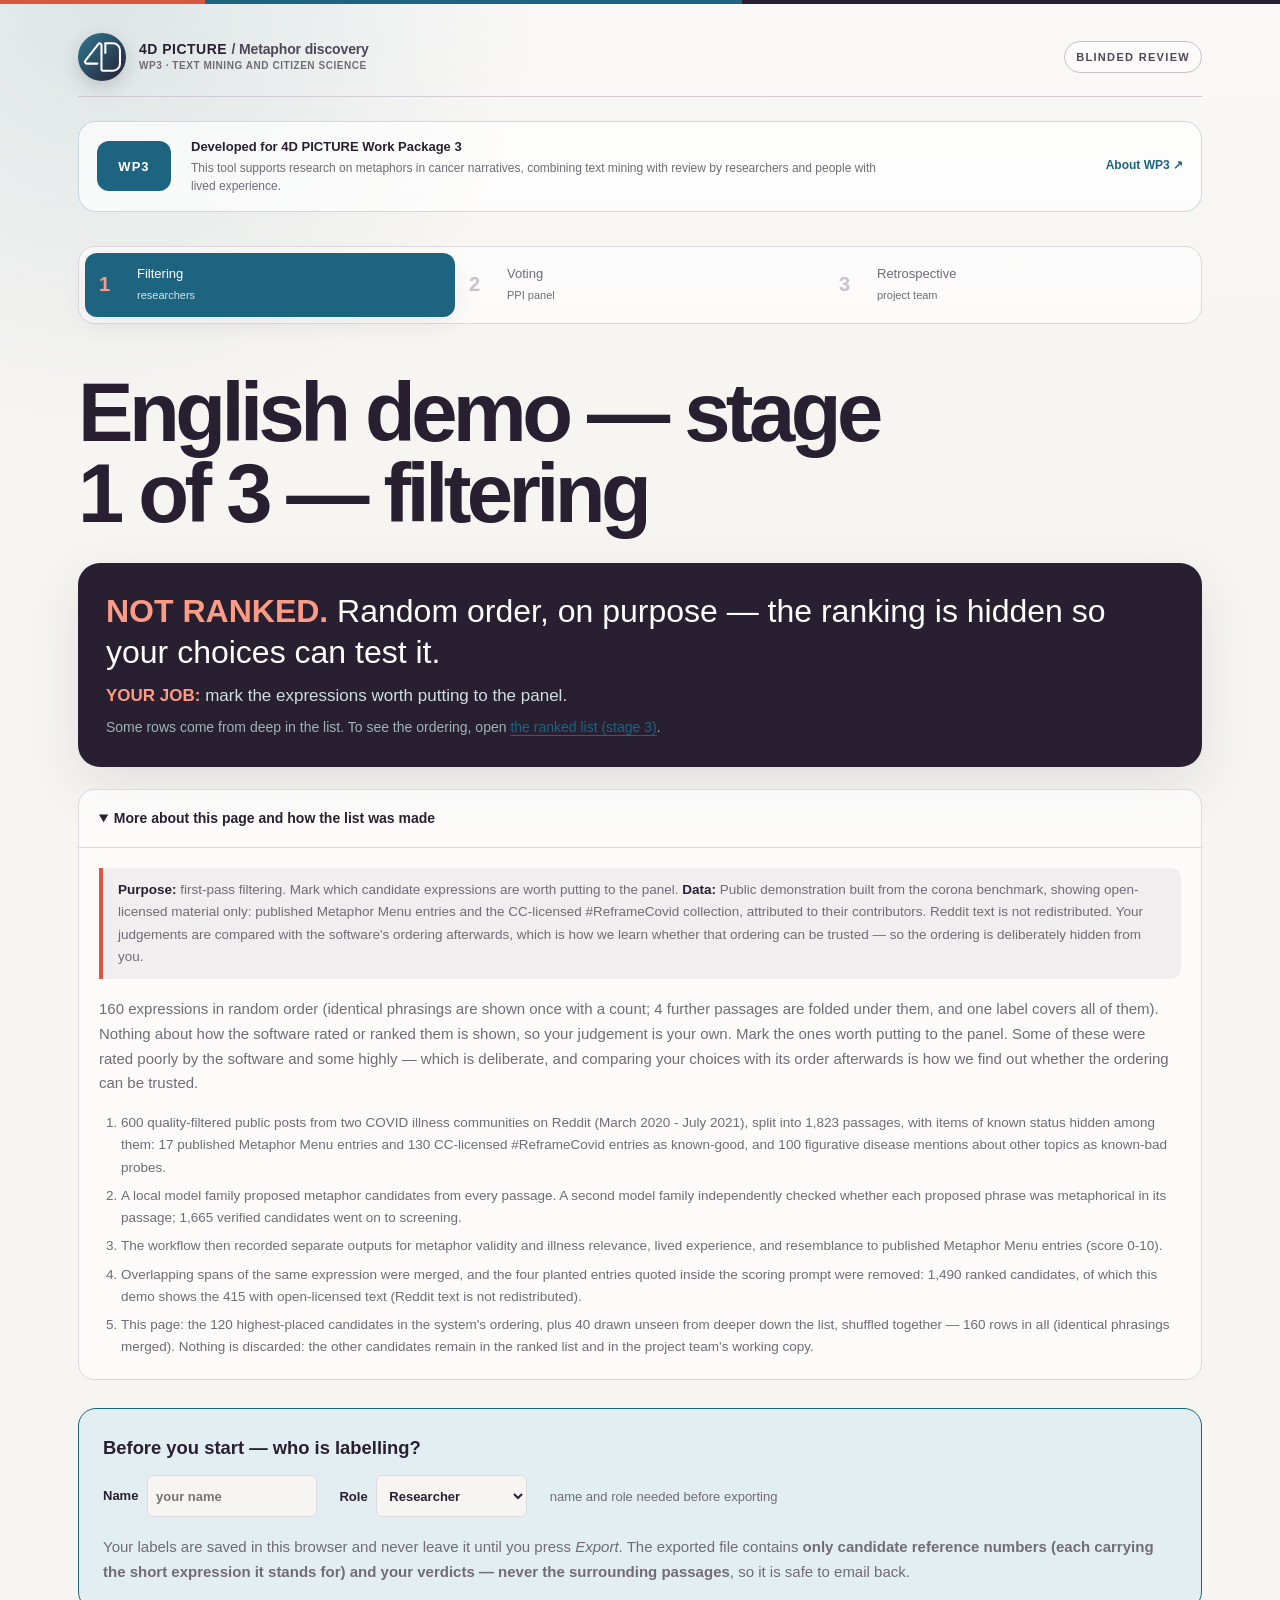
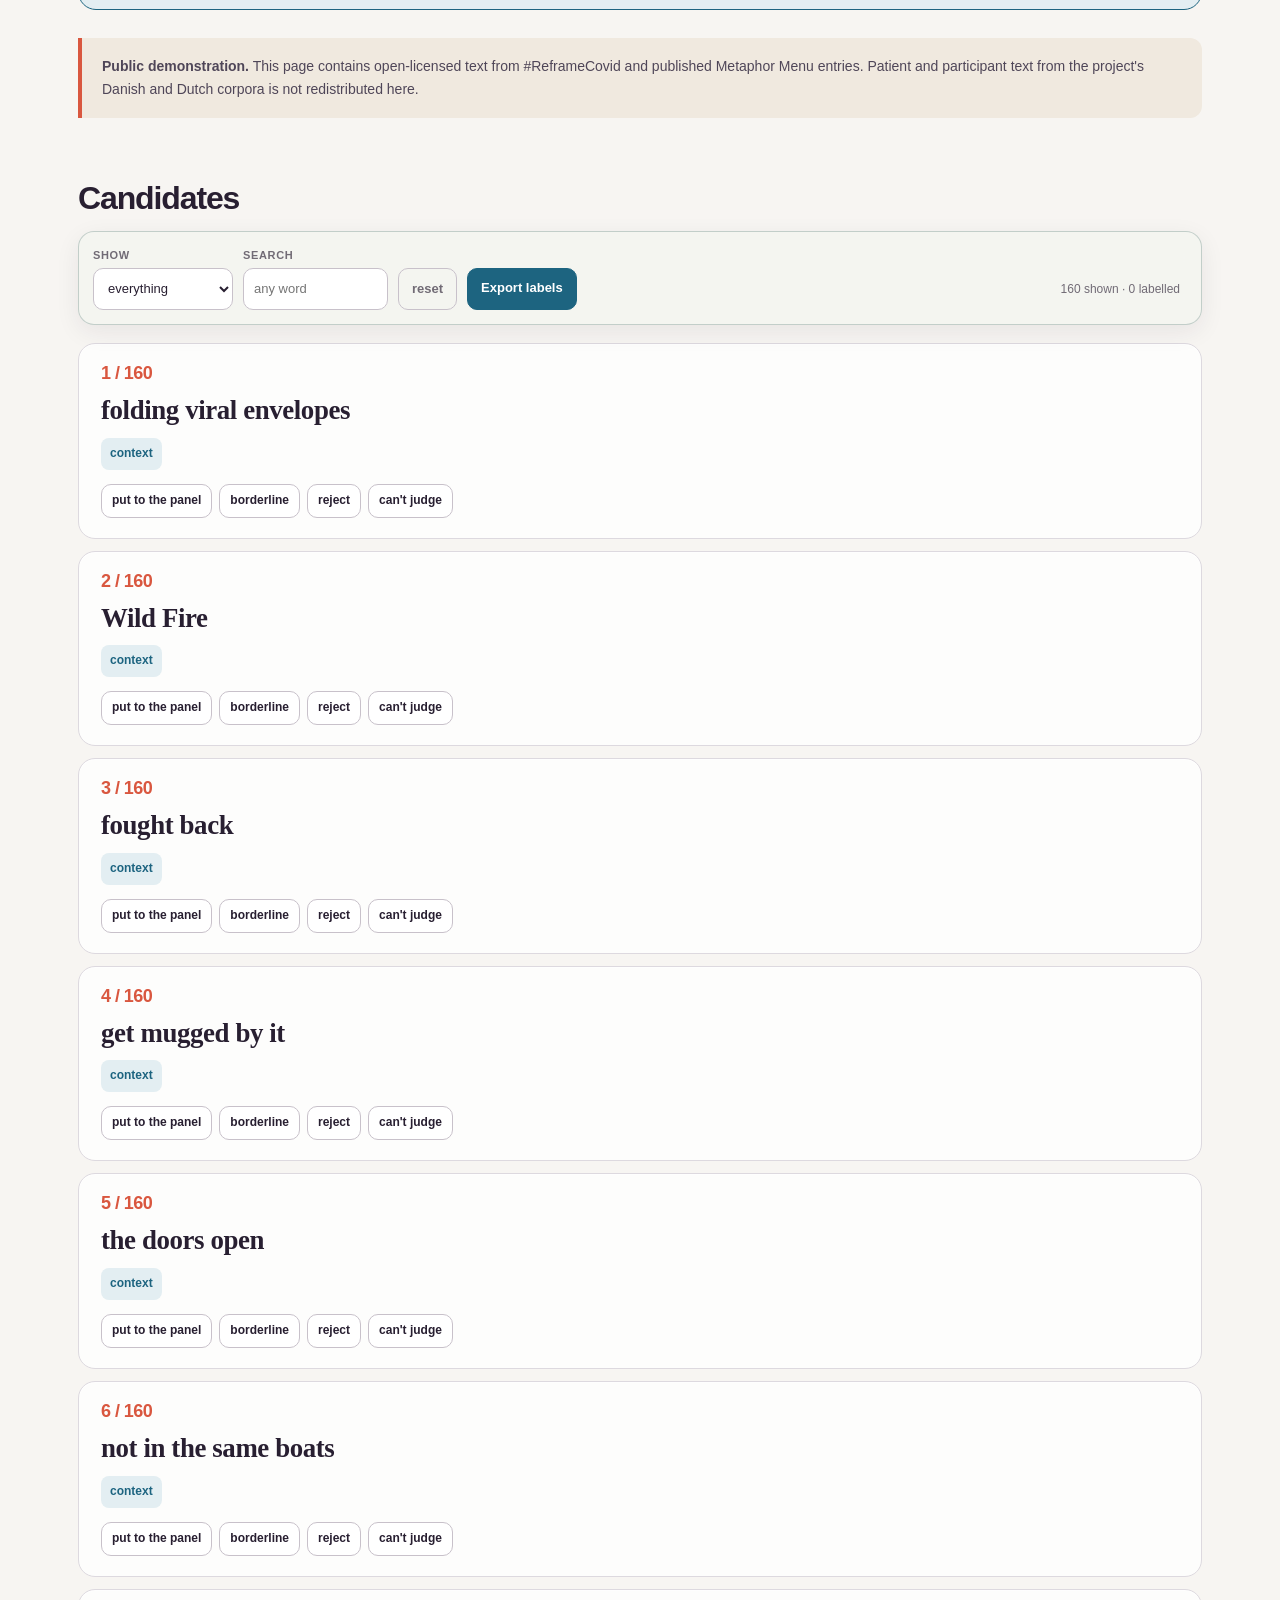
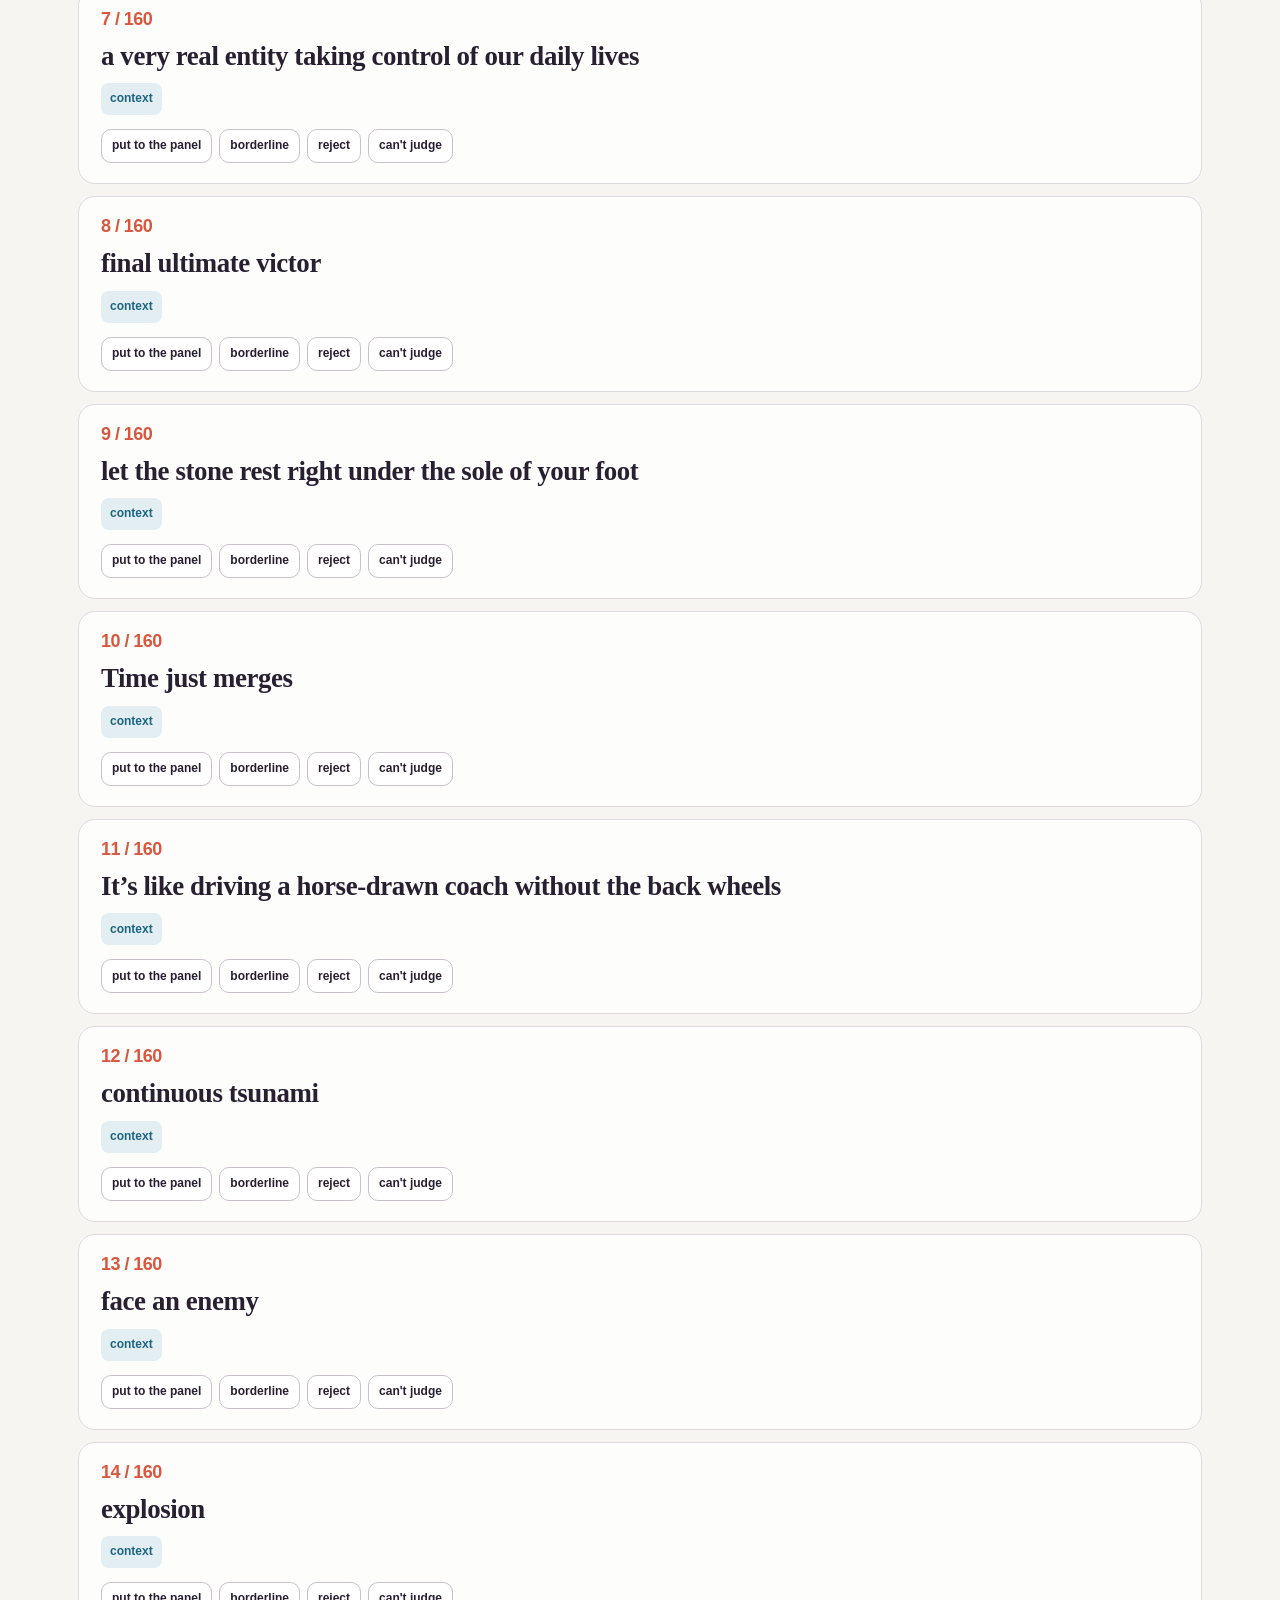
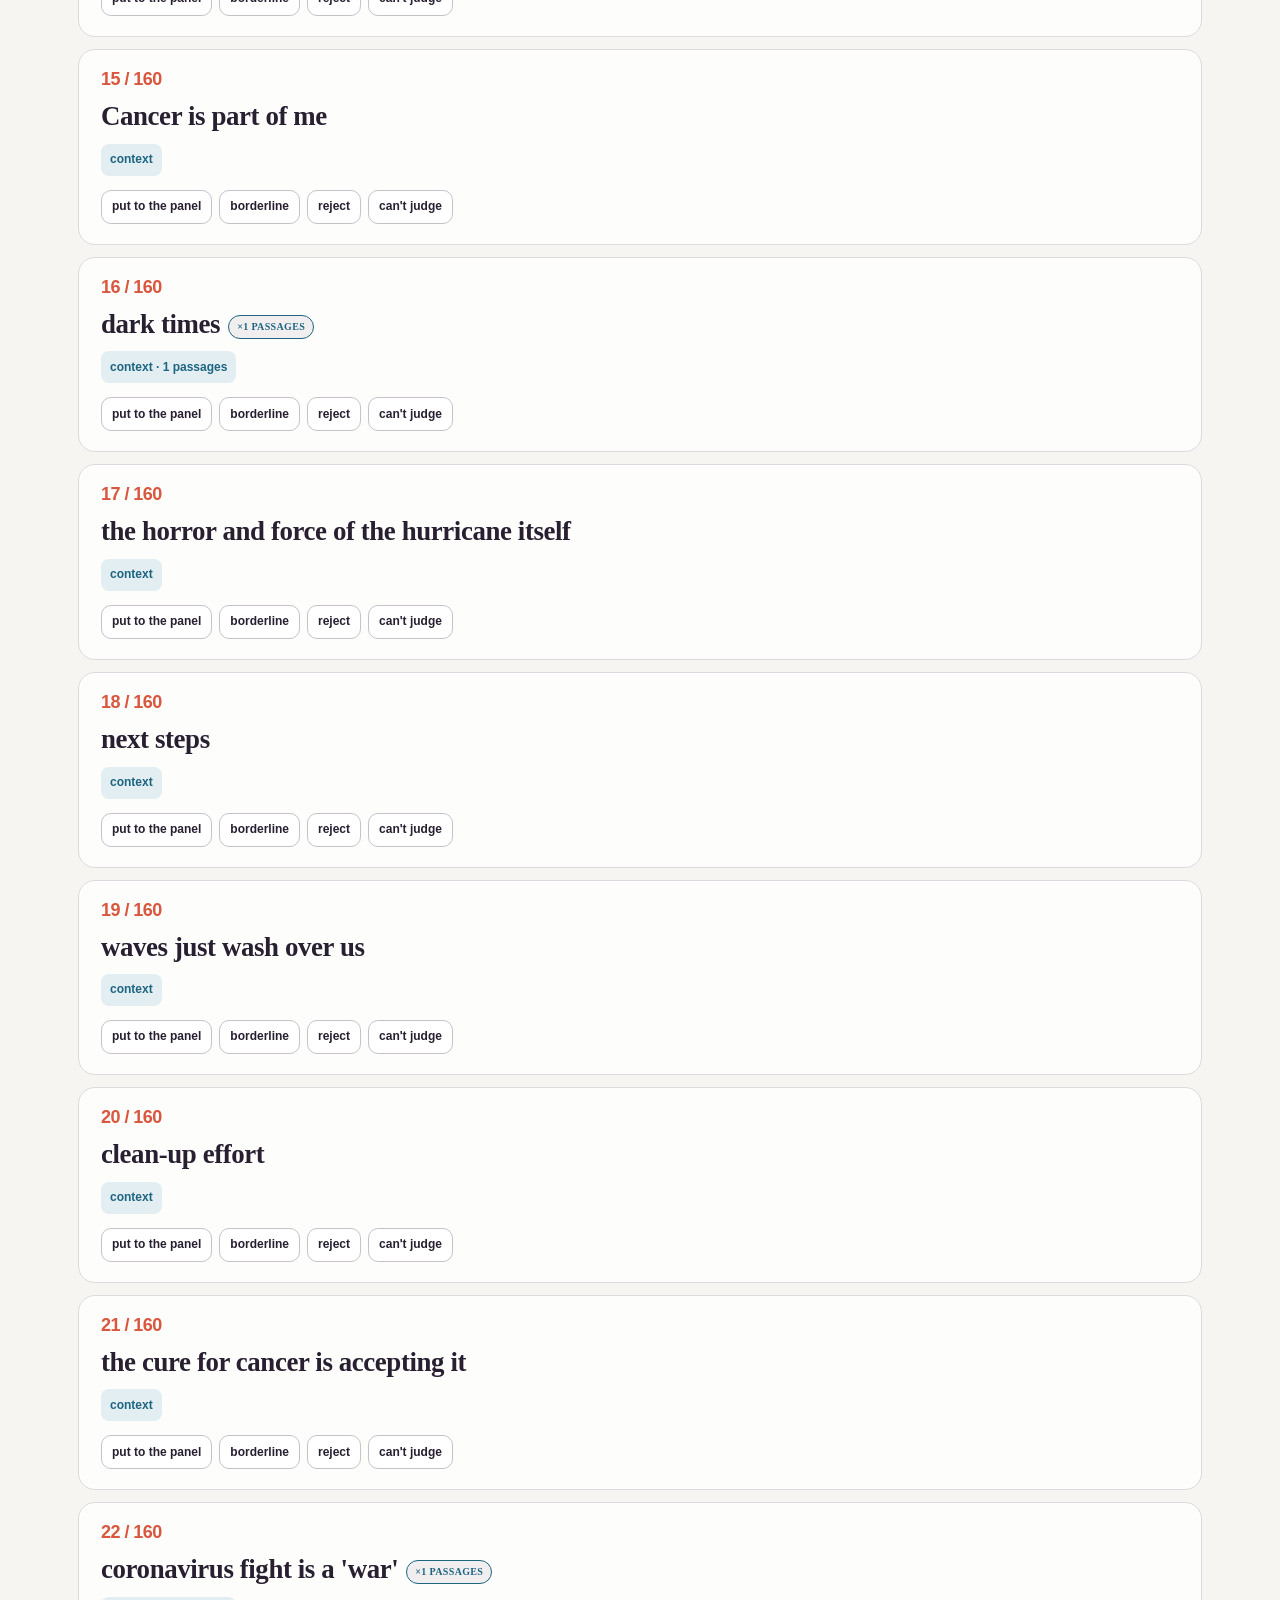
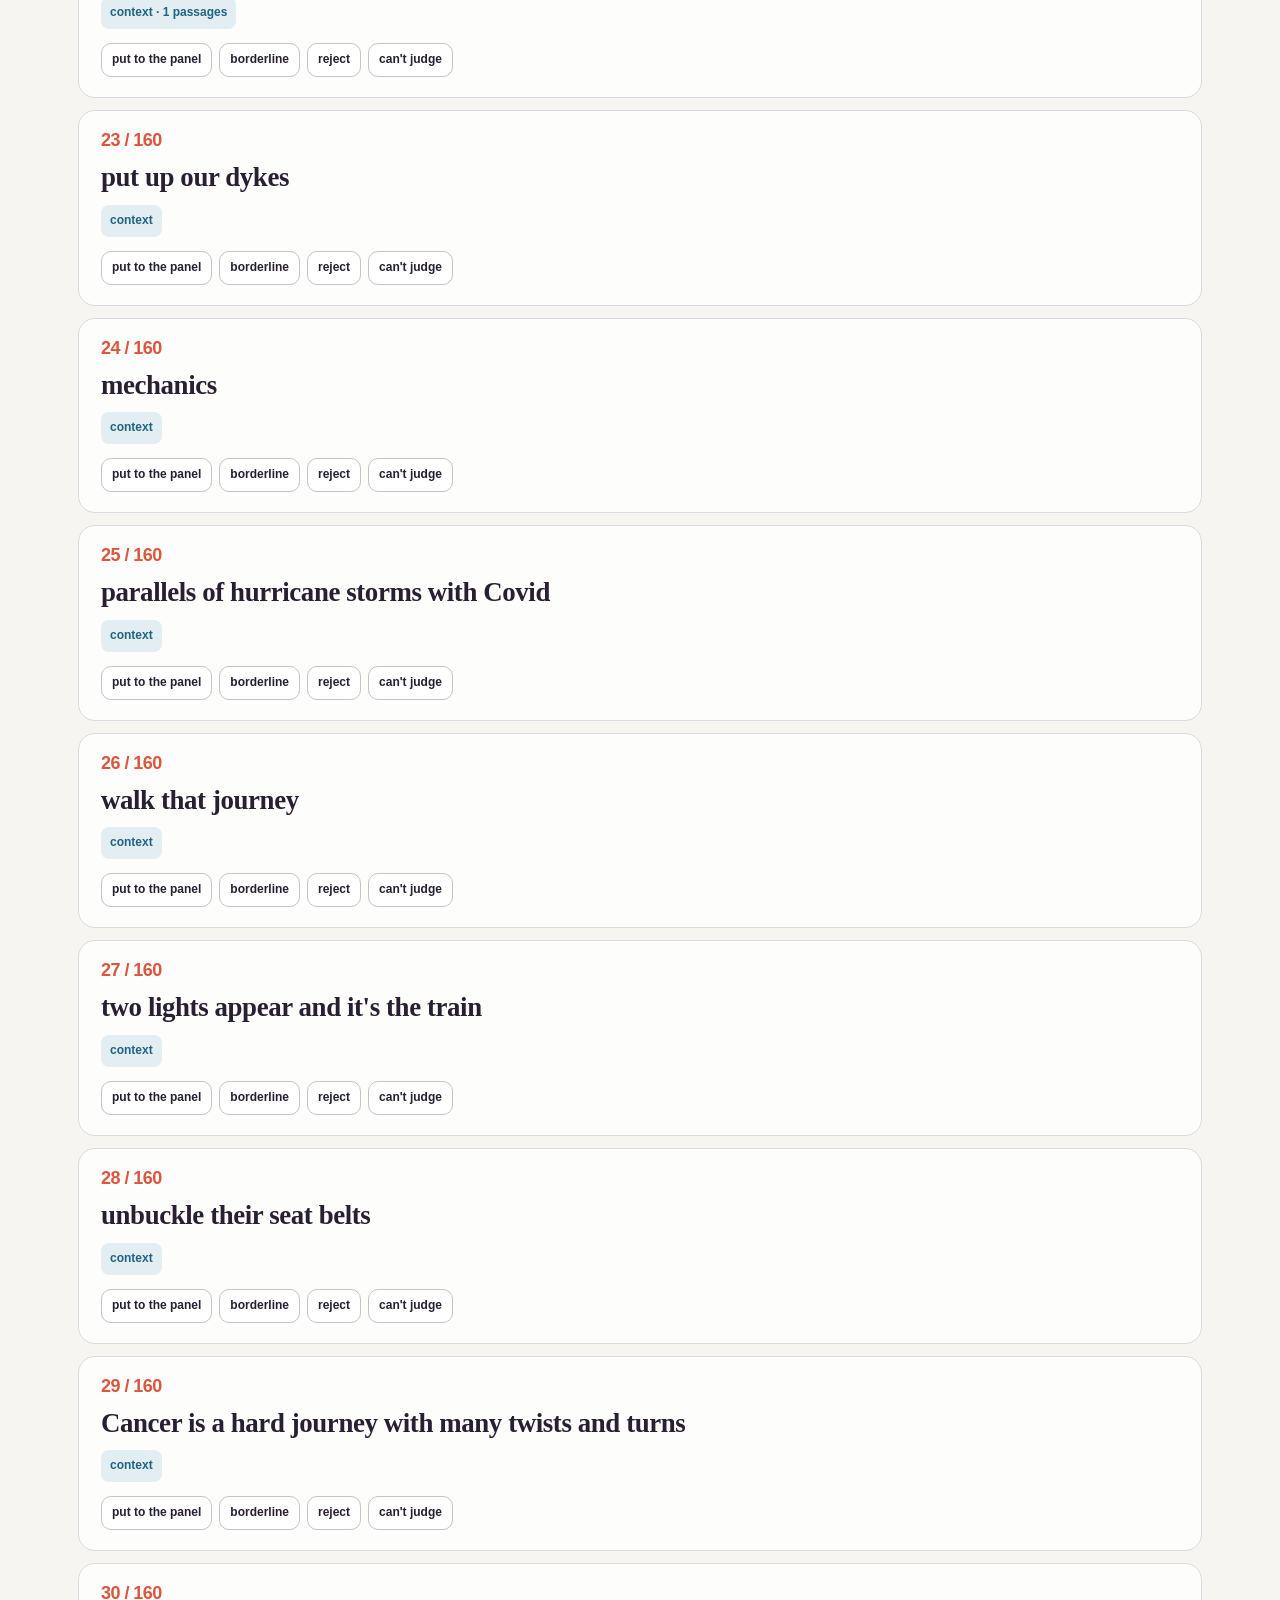
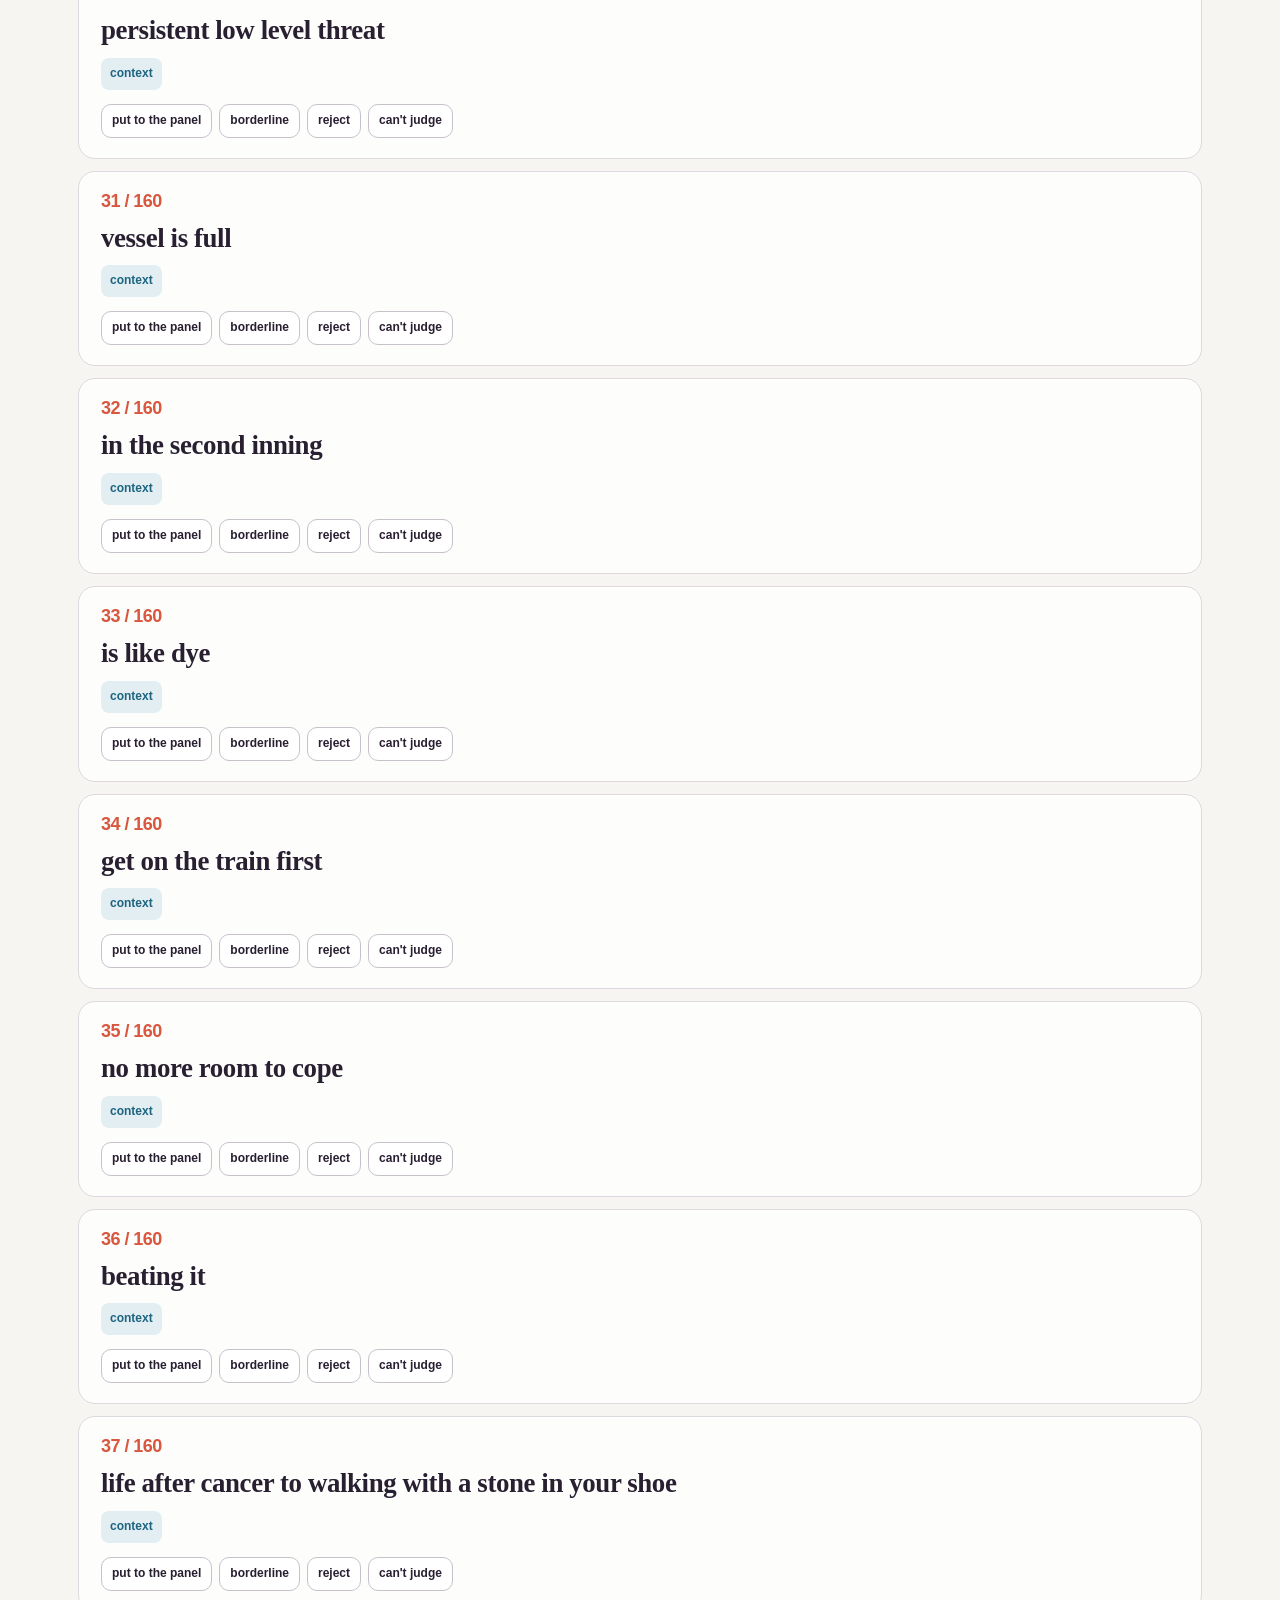
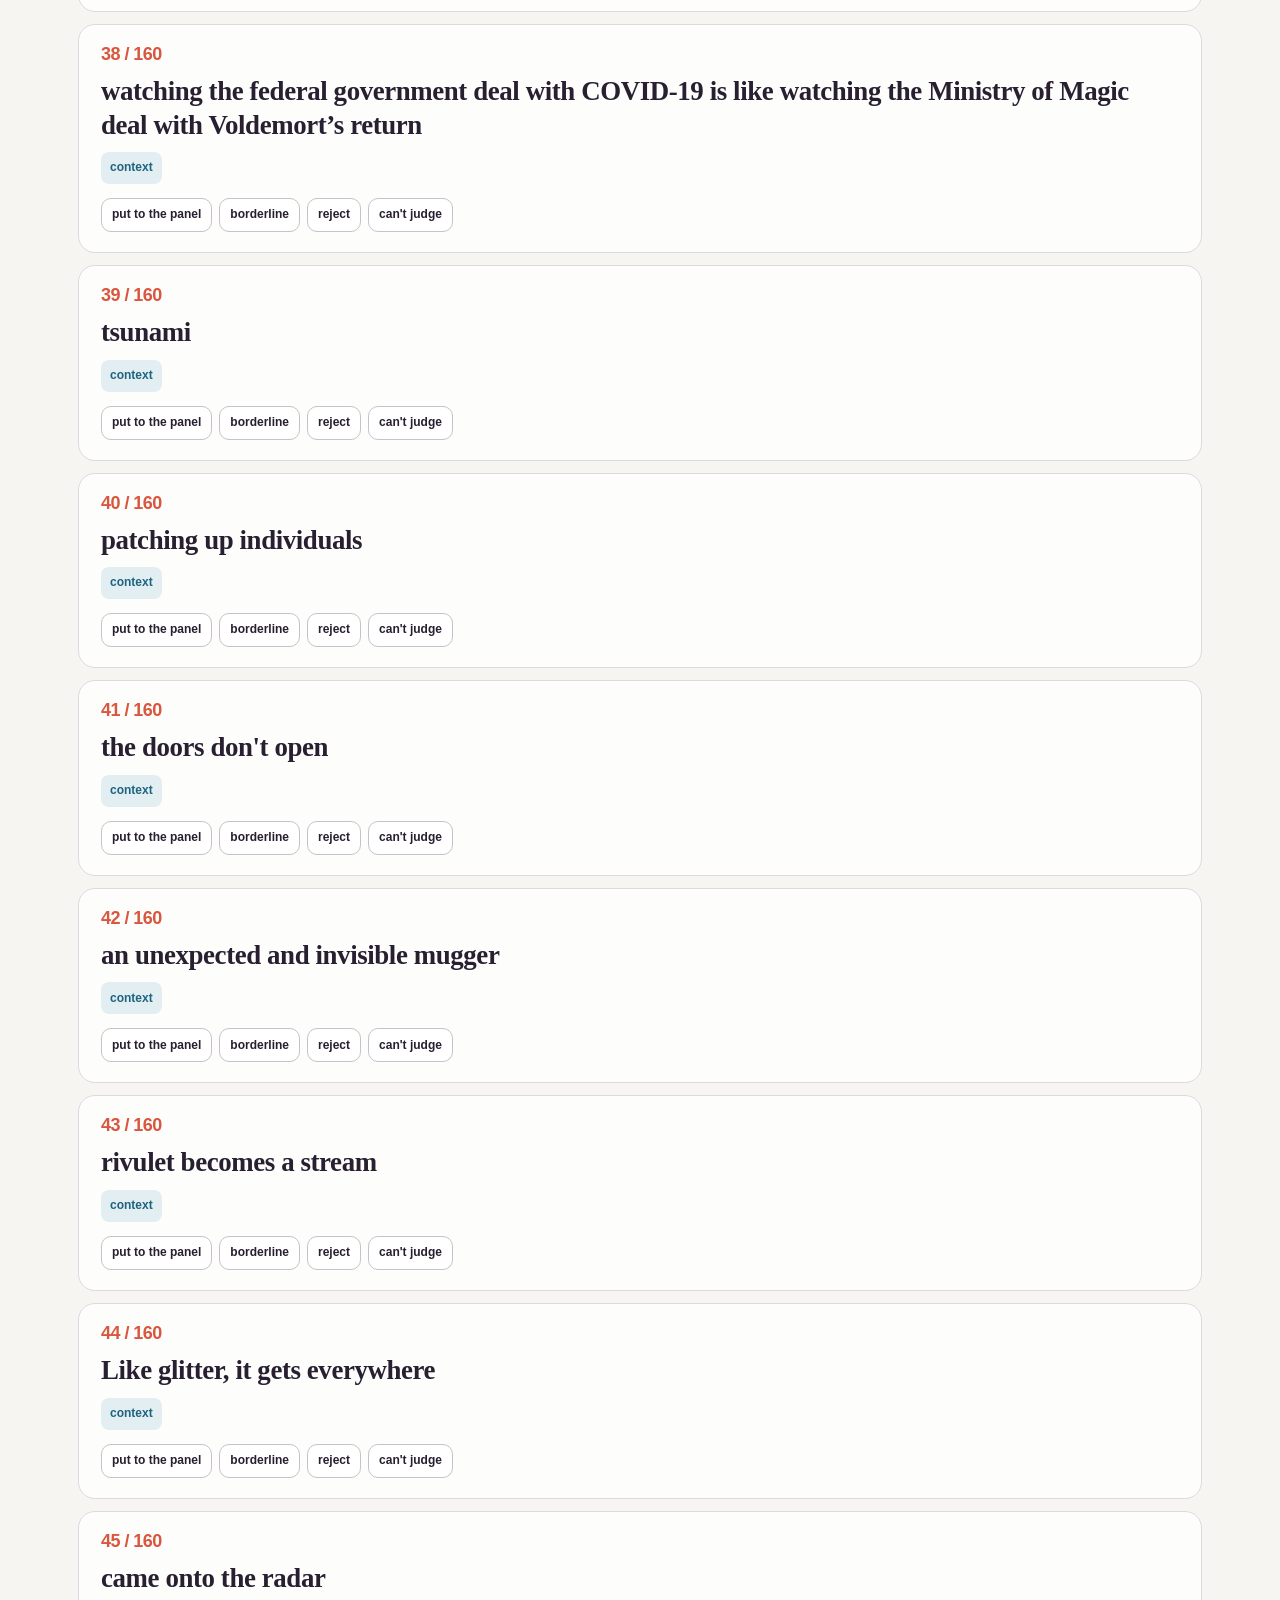
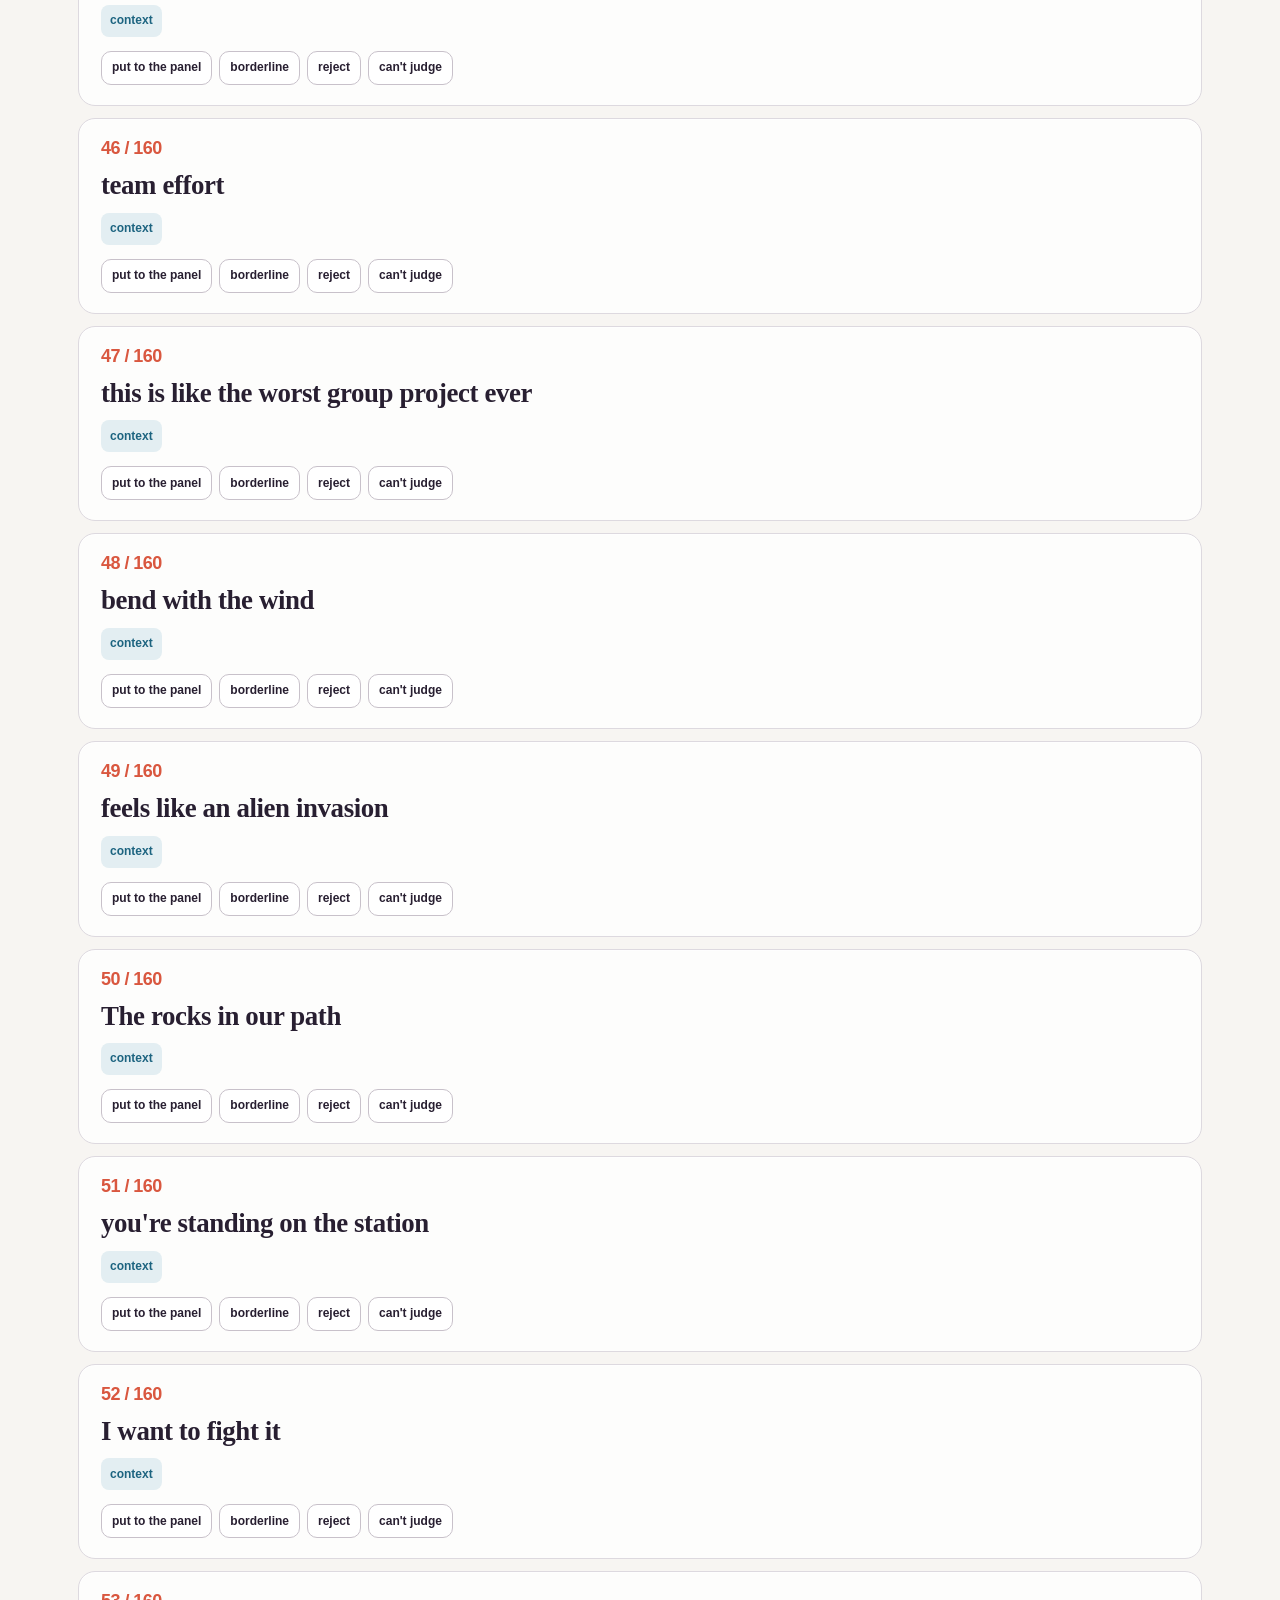
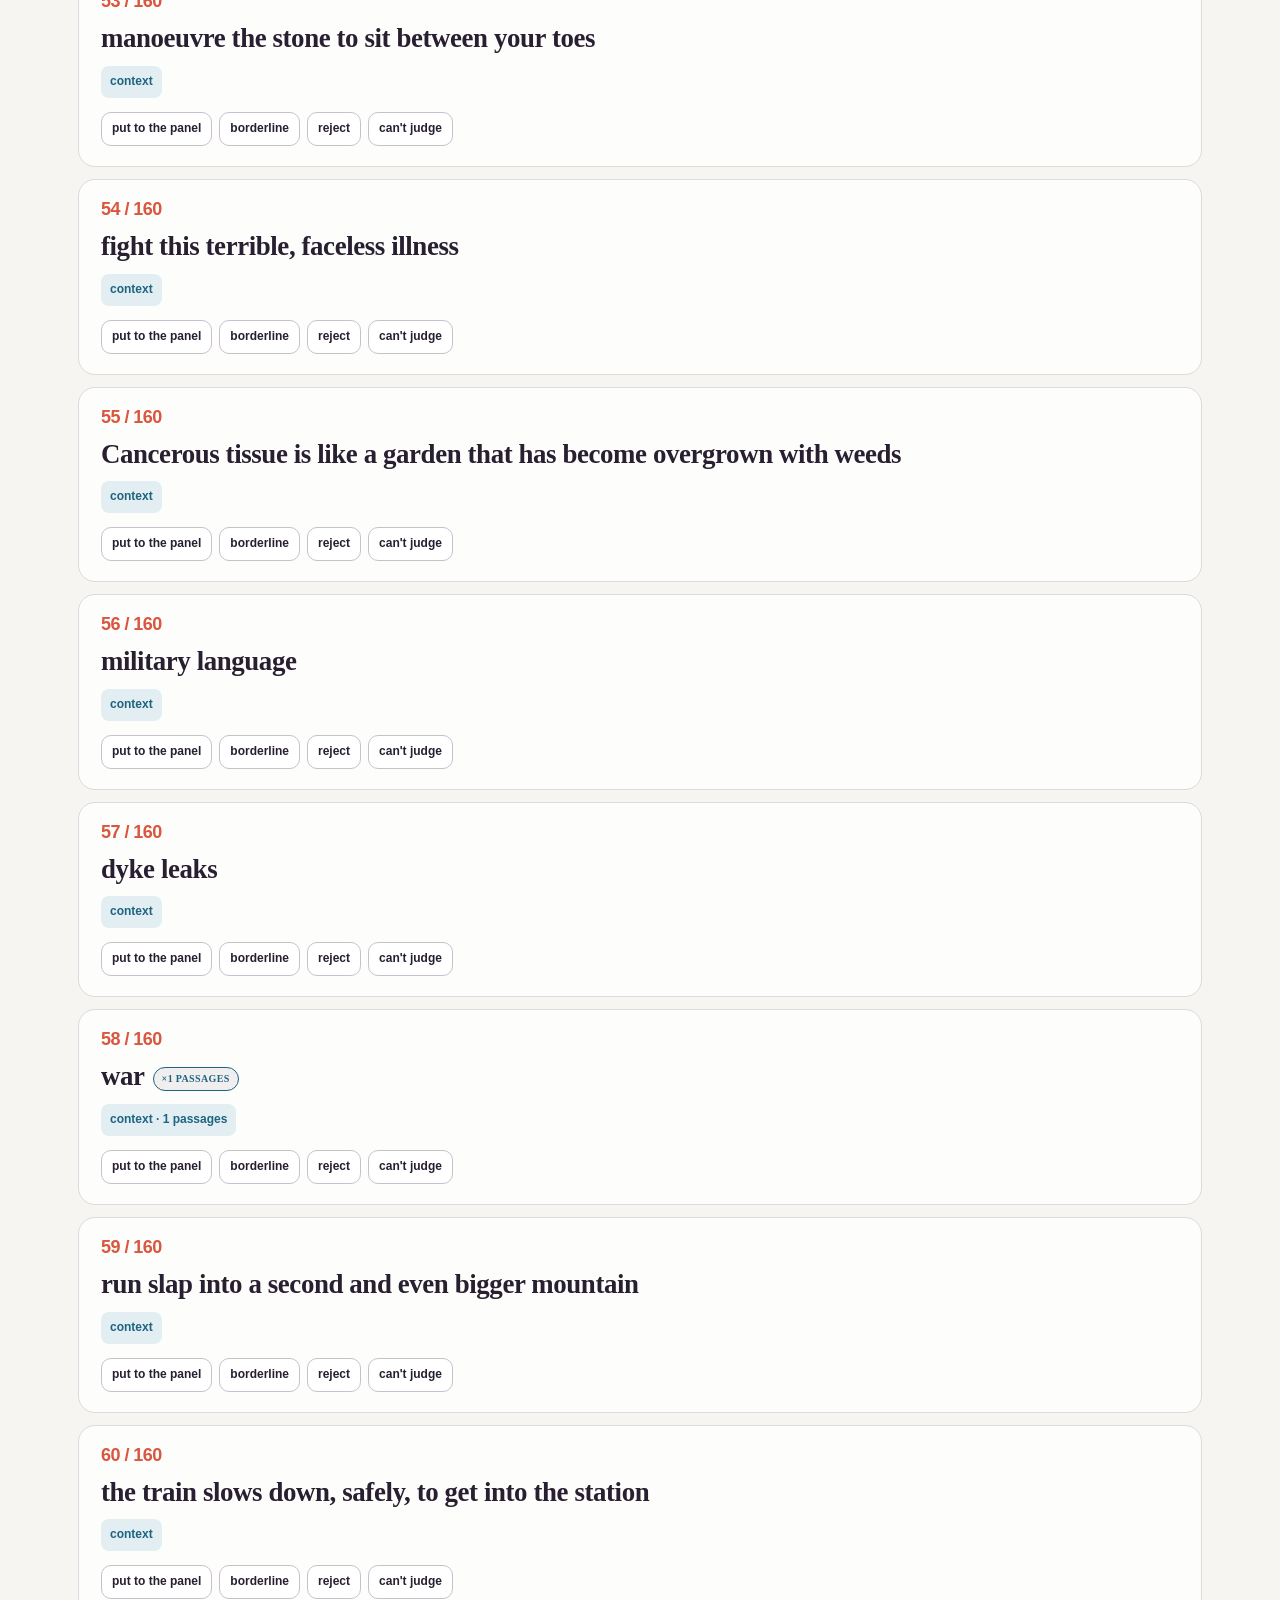
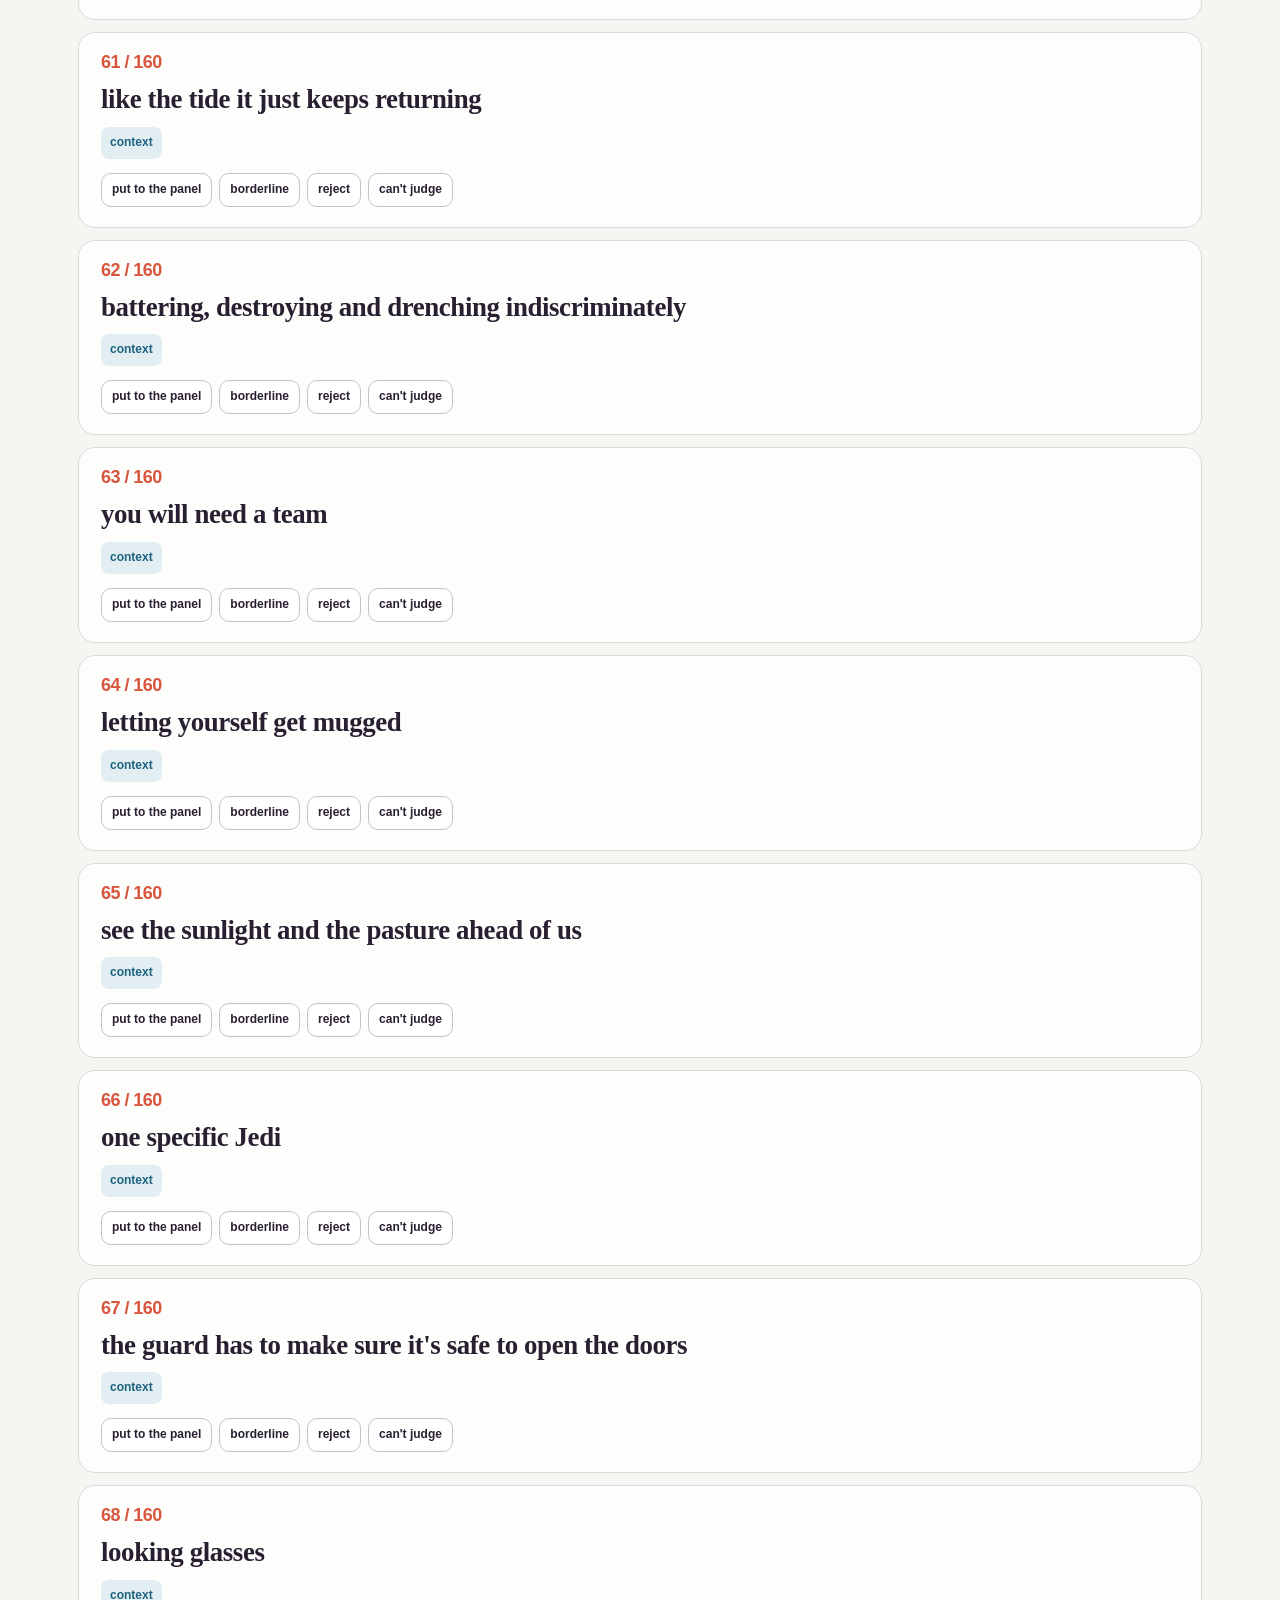
==== commit e5f8da14: "Review app styling: 4D PICTURE branding, WP3 context, EU funding footer" ====
--- a/demo/english_demo_stage1_for_researchers.html
+++ b/demo/english_demo_stage1_for_researchers.html
@@ -1,6 +1,7 @@
 <!doctype html><html lang="en"><head><meta charset="utf-8">
 <meta name="viewport" content="width=device-width, initial-scale=1">
-<meta name="description" content="Review candidate metaphors: open the list you received, label each expression, export your verdicts. Everything stays in your browser.">
+<meta name="description" content="A 4D PICTURE WP3 research tool for reviewing candidate metaphors in cancer narratives. Everything stays in your browser.">
+<meta name="theme-color" content="#281f31">
 <title>English demo — stage 1 of 3 — filtering</title><style>
 :root { --ink:#1a1a1a; --mut:#5f5f5f; --line:#e2e2e2; --bg:#fff; --card:#fafafa;
   --acc:#2a78d6; --warn:#c2571f; --ok:#1a7f4b; --alt:#7a4fc9; }
@@ -108,6 +109,9 @@
 .loader-steps p { margin:3px 0 0; color:var(--mut); font-size:14px; }
 .loader .privacy { color:var(--mut); font-size:13px; border-top:1px solid var(--line); padding-top:12px; }
 .loader-error { border-left-color:#c22; }
+.passform { display:flex; gap:12px; flex-wrap:wrap; align-items:center; margin:22px 0; }
+.passform input[type=password], .passform input[type=text] { font:inherit; font-size:17px; padding:9px 12px; border-radius:8px; border:1px solid var(--line); background:var(--bg); color:var(--ink); }
+.passform .showpass { color:var(--mut); font-size:13px; }
 .langswitch { margin-left:auto; display:flex; gap:4px; }
 .langbtn { font-size:12px; padding:3px 9px; }
 .langbtn.on { background:var(--acc); color:#fff; border-color:var(--acc); }
@@ -123,23 +127,25 @@
 .returnbox code { font-size:14px; }
 </style><style data-theme="demo.css">
 :root {
-  --ink: #142b2f;
-  --ink-soft: #395256;
-  --mut: #66787a;
-  --line: #d7dfdc;
-  --line-strong: #bdcac5;
-  --bg: #f4f5f0;
+  --ink: #281f31;
+  --ink-soft: #4f4658;
+  --mut: #716b75;
+  --line: #ddd9df;
+  --line-strong: #c8c1ca;
+  --bg: #f7f5f2;
   --paper: #ffffff;
-  --card: #eef1ec;
+  --card: #f1eeef;
   --acc: #d9573f;
   --acc-deep: #b83d2a;
-  --teal: #176b67;
-  --teal-soft: #dcebe6;
+  --teal: #1d6480;
+  --teal-soft: #e3eef2;
+  --eu-blue: #003399;
+  --eu-yellow: #ffcc00;
   --warn: #ba5b25;
-  --ok: #19705d;
+  --ok: #236b5c;
   --alt: #6554a4;
-  --shadow: 0 18px 55px rgba(17, 43, 47, .09);
-  --shadow-small: 0 7px 24px rgba(17, 43, 47, .07);
+  --shadow: 0 18px 55px rgba(40, 31, 49, .1);
+  --shadow-small: 0 7px 24px rgba(40, 31, 49, .075);
 }
 
 * { box-sizing: border-box; }
@@ -155,7 +161,8 @@
   padding: 26px 28px 64px;
   color: var(--ink);
   background:
-    radial-gradient(circle at 8% 0%, rgba(23, 107, 103, .11), transparent 25rem),
+    radial-gradient(circle at 8% 0%, rgba(29, 100, 128, .13), transparent 27rem),
+    linear-gradient(180deg, rgba(255,255,255,.35), transparent 22rem),
     var(--bg);
   font-family: Inter, ui-sans-serif, -apple-system, BlinkMacSystemFont, "Segoe UI", sans-serif;
   font-size: 16px;
@@ -169,7 +176,7 @@
   height: 4px;
   z-index: 30;
   content: "";
-  background: linear-gradient(90deg, var(--acc) 0 18%, var(--teal) 18% 100%);
+  background: linear-gradient(90deg, var(--acc) 0 16%, #1d6480 16% 58%, #281f31 58% 100%);
 }
 
 a { color: var(--teal); text-decoration-thickness: 1px; text-underline-offset: 3px; }
@@ -224,34 +231,89 @@
   align-items: center;
   justify-content: space-between;
   gap: 24px;
-  min-height: 60px;
-  margin-bottom: 54px;
+  min-height: 68px;
+  margin-bottom: 24px;
+  padding: 7px 0 15px;
+  border-bottom: 1px solid rgba(200, 193, 202, .75);
 }
 
 .brand {
   display: inline-flex;
   align-items: center;
-  gap: 11px;
+  gap: 13px;
+  min-width: 0;
   color: var(--ink);
-  font-size: 14px;
-  font-weight: 750;
   letter-spacing: -.01em;
   text-decoration: none;
 }
 
 .brand:hover { color: var(--ink); }
 
-.brand-mark {
-  display: inline-grid;
-  width: 34px;
-  height: 34px;
+.project-logo-wrap {
+  display: grid;
+  width: 48px;
+  height: 48px;
+  flex: 0 0 48px;
   place-items: center;
   border-radius: 50%;
   color: white;
-  background: var(--ink);
-  font-size: 14px;
-  font-weight: 800;
-}
+  background: linear-gradient(135deg, #2f7892, #281f31);
+  box-shadow: 0 6px 18px rgba(40,31,49,.18);
+}
+
+.project-logo { width: 37px; height: 30px; fill: currentColor; }
+.brand-mark {
+  display: inline-grid;
+  width: 38px;
+  height: 38px;
+  flex: 0 0 38px;
+  place-items: center;
+  border-radius: 50%;
+  color: white;
+  background: linear-gradient(135deg, var(--teal), var(--ink));
+  font-size: 13px;
+  font-weight: 850;
+  box-shadow: 0 5px 16px rgba(40,31,49,.14);
+}
+.brand > span:last-child:not(.brand-copy) { font-size: 14px; font-weight: 750; }
+.brand-copy { display: grid; gap: 2px; min-width: 0; }
+.brand-copy strong { font-size: 14px; line-height: 1.2; font-weight: 850; letter-spacing: .035em; }
+.brand-copy small { color: var(--mut); font-size: 10px; line-height: 1.25; font-weight: 750; letter-spacing: .055em; text-transform: uppercase; }
+.brand-tool { color: var(--ink-soft); font-weight: 650; letter-spacing: -.01em; }
+.header-actions { display: flex; align-items: center; justify-content: flex-end; gap: 10px; }
+.header-actions .langswitch { margin-left: 0; }
+
+.project-context {
+  display: grid;
+  grid-template-columns: 74px minmax(0, 1fr) auto;
+  gap: 20px;
+  align-items: center;
+  margin: 0 0 34px;
+  padding: 16px 18px;
+  border: 1px solid rgba(29, 100, 128, .22);
+  border-radius: 18px;
+  background: rgba(255, 255, 255, .68);
+  box-shadow: 0 1px 0 rgba(255,255,255,.8) inset;
+}
+
+.project-context-number {
+  display: grid;
+  min-height: 50px;
+  place-items: center;
+  border-radius: 12px;
+  color: white;
+  background: var(--teal);
+  font-size: 13px;
+  line-height: 1;
+  font-weight: 850;
+  letter-spacing: .08em;
+}
+
+.project-context-copy { min-width: 0; }
+.project-context-copy strong { display: block; margin-bottom: 3px; font-size: 13px; line-height: 1.35; }
+.project-context-copy p { max-width: 760px; margin: 0; color: var(--mut); font-size: 12px; line-height: 1.5; }
+.project-context-link { white-space: nowrap; font-size: 12px; font-weight: 800; text-decoration: none; }
+.project-context + .stages { margin-top: 0; }
 
 .header-tag, .eyebrow, .step-audience, .evidence-label {
   font-size: 11px;
@@ -421,12 +483,95 @@
 .data-note .dataset-link { width: fit-content; margin: 28px auto 0; color: white; border: 1px solid rgba(255,255,255,.3); background: rgba(255,255,255,.08); box-shadow: none; }
 .data-note .dataset-link:hover { color: white; border-color: white; background: rgba(255,255,255,.14); }
 .data-note .data-fineprint { max-width: 650px; margin: 18px auto 0; color: #91aaac; font-size: 12px; }
-.site-footer { display: flex; justify-content: space-between; gap: 24px; margin-top: 86px; padding-top: 24px; border-top: 1px solid var(--line-strong); color: var(--mut); font-size: 13px; }
+.site-footer {
+  display: grid;
+  grid-template-columns: minmax(320px, 1fr) auto;
+  gap: 20px 42px;
+  align-items: center;
+  margin-top: 86px;
+  padding: 28px 30px;
+  border: 1px solid var(--line);
+  border-radius: 20px;
+  color: var(--mut);
+  background: rgba(255,255,255,.72);
+  font-size: 12px;
+}
+
 .site-footer a { font-weight: 750; text-decoration: none; }
+.funding-mark { display: flex; align-items: center; gap: 14px; }
+.funding-mark > div { display: grid; gap: 2px; }
+.funding-mark strong { color: var(--ink); font-size: 13px; }
+.funding-mark span { font-size: 11px; }
+.eu-logo { width: 66px; height: 44px; flex: 0 0 auto; box-shadow: 0 2px 8px rgba(0,51,153,.16); }
+.eu-logo rect { fill: var(--eu-blue); }
+.eu-logo g { fill: var(--eu-yellow); }
+.footer-links { display: flex; justify-content: flex-end; gap: 18px; }
+.footer-disclaimer, .footer-privacy { margin: 0; line-height: 1.5; }
+.footer-disclaimer { max-width: 740px; }
+.footer-privacy { text-align: right; }
+
+/* Start and passphrase screens */
+.loader-page { max-width: 1180px; }
+.loader-page .project-context { margin-bottom: 28px; }
+.loader-page .loader {
+  max-width: 940px;
+  margin: 0 auto 64px;
+  padding: clamp(30px, 6vw, 60px);
+  border: 1px solid var(--line);
+  border-radius: 28px;
+  background: rgba(255,255,255,.82);
+  box-shadow: var(--shadow);
+}
+
+.loader-page .loader h1 {
+  max-width: 760px;
+  margin: 0 0 18px;
+  font-size: clamp(2.45rem, 6vw, 4.6rem);
+  line-height: 1.02;
+  letter-spacing: -.05em;
+}
+
+.loader-page .loader .eyebrow { margin-bottom: 14px; }
+.loader-page .loader > .lede { max-width: 740px; margin-bottom: 24px; color: var(--ink-soft); font-size: 17px; line-height: 1.6; }
+.dropzone {
+  margin: 30px 0 34px;
+  padding: clamp(30px, 5vw, 48px) 24px;
+  border: 2px dashed rgba(29,100,128,.48);
+  border-radius: 20px;
+  background: var(--teal-soft);
+  transition: border-color .18s ease, background .18s ease, transform .18s ease;
+}
+.dropzone:hover, .dropzone.over { border-color: var(--teal); background: #d9e9ef; transform: translateY(-1px); }
+.filebtn { min-height: 54px; padding: 14px 22px; border: 0; background: var(--teal); box-shadow: 0 10px 28px rgba(29,100,128,.2); }
+.filebtn:hover { background: #164e64; }
+.drophint { margin-top: 14px; }
+.loader-steps { grid-template-columns: repeat(3, 1fr); gap: 12px; margin: 30px 0; }
+.loader-steps li {
+  display: block;
+  min-width: 0;
+  padding: 20px;
+  border: 1px solid var(--line);
+  border-radius: 16px;
+  background: var(--bg);
+}
+.loader-steps li b {
+  width: 34px;
+  height: 34px;
+  margin-bottom: 14px;
+  border: 0;
+  color: white;
+  background: var(--ink);
+  font-size: 15px;
+}
+.loader-steps li strong { display: block; line-height: 1.35; }
+.loader-steps p { margin-top: 8px; font-size: 12px; line-height: 1.55; }
+.loader .privacy { margin-bottom: 0; padding: 14px 16px; border: 0; border-radius: 12px; background: var(--card); }
+.passform { padding: 20px; border-radius: 16px; background: var(--teal-soft); }
+.passform label:first-child { display: grid; gap: 6px; color: var(--ink); font-size: 13px; font-weight: 750; }
 
 /* Ranked output and review screens */
 .ranked-page, .review-page { max-width: 1180px; }
-.ranked-page .site-header { margin-bottom: 30px; }
+.ranked-page .site-header { margin-bottom: 24px; }
 .rank-hero {
   position: relative;
   overflow: hidden;
@@ -613,7 +758,19 @@
 
 @media (max-width: 820px) {
   body { padding: 20px 18px 46px; }
-  .site-header { margin-bottom: 32px; }
+  .site-header { margin-bottom: 20px; }
+  .project-context { grid-template-columns: 64px minmax(0, 1fr); gap: 14px; }
+  .project-context-link { grid-column: 2; justify-self: start; }
+  .loader-page .loader { border-radius: 22px; }
+  .loader-steps { grid-template-columns: 1fr; }
+  .loader-steps li { display: grid; grid-template-columns: 36px 1fr; gap: 14px; }
+  .loader-steps li b { margin-bottom: 0; }
+  .loader-steps li strong, .loader-steps li p { grid-column: 2; }
+  .loader-steps li strong { grid-row: 1; }
+  .loader-steps li p { grid-row: 2; }
+  .site-footer { grid-template-columns: 1fr; }
+  .footer-links { justify-content: flex-start; }
+  .footer-privacy { text-align: left; }
   .home-hero, .rank-hero, .section-heading { grid-template-columns: 1fr; }
   .home-hero { gap: 38px; padding: 20px 0 58px; }
   .hero-proof { max-width: 500px; }
@@ -645,14 +802,30 @@
 @media (max-width: 560px) {
   .header-tag { display: none; }
   .site-nav a:not(.nav-output) { display: none; }
-  .site-header { min-height: 44px; }
+  .site-header { min-height: 52px; gap: 12px; flex-wrap: wrap; }
+  .project-logo-wrap { width: 40px; height: 40px; flex-basis: 40px; }
+  .project-logo { width: 31px; height: 25px; }
+  .brand-copy strong { font-size: 12px; }
+  .brand-copy small { max-width: 180px; font-size: 8px; }
+  .brand-tool { display: none; }
+  .header-actions { gap: 5px; }
+  .language-actions { width: 100%; }
+  .language-actions .langswitch { display: grid; grid-template-columns: repeat(3, 1fr); width: 100%; }
+  .header-actions .button { width: auto; min-height: 40px; padding: 8px 10px; }
+  .langswitch { gap: 3px; }
+  .langbtn { min-width: 38px; min-height: 38px; padding: 4px 7px; }
+  .project-context { grid-template-columns: 52px minmax(0, 1fr); padding: 14px; }
+  .project-context-number { min-height: 46px; }
+  .loader-page .loader { padding: 28px 20px; }
+  .loader-page .loader > .lede { font-size: 15px; }
   h1 { font-size: clamp(2.65rem, 13vw, 4rem); }
   .hero-actions { align-items: stretch; flex-direction: column; }
   .button { width: 100%; }
   .text-link { text-align: center; }
   .principle { grid-template-columns: 1fr; gap: 8px; }
   .mini-metrics { grid-template-columns: 1fr; }
-  .site-footer { flex-direction: column; }
+  .site-footer { margin-top: 58px; padding: 24px 20px; }
+  .footer-links { flex-direction: column; gap: 8px; }
   .data-note { margin-inline: -4px; padding: 52px 24px; }
   .rank-metrics { grid-template-columns: 1fr; }
   .rank-metric { display: grid; border-right: 0; border-bottom: 1px solid rgba(255,255,255,.2); }
@@ -683,7 +856,7 @@
 
 </style></head><body class="review-page">
 <div id="app"><noscript>This page needs JavaScript to show the review list.</noscript></div>
-<script id="i18n" type="application/json">{"en":{"lang_name":"English","app_title":"Metaphor review","brand":"Metaphor discovery","loader_eyebrow":"REVIEW A LIST OF EXPRESSIONS","loader_title":"Open the review file you received.","loader_lede":"You were sent a small file ending in .json. Open it here: everything happens in your browser, on this computer. Nothing is uploaded.","loader_step1":"Choose the file","loader_step1_text":"Click the button and pick the .json file from the email (it is usually in your Downloads folder).","loader_step2":"Label each expression","loader_step2_text":"Press one button under each expression. Your answers are saved automatically in this browser, so you can stop and continue later on the same computer.","loader_step3":"Send your answers back","loader_step3_text":"Press \"Export labels\" at the end. A small file is saved that holds only reference numbers and your verdicts; email it back to the address shown.","loader_button":"Choose the review file (.json)","loader_drop":"or drop the file here","loader_privacy":"The file stays on your computer. This page makes no network requests once it is open.","loader_error":"That file is not a review list. Please pick the .json file you received.","loader_other":"Load another file","stage_1":"Filtering","stage_1_who":"researchers","stage_2":"Voting","stage_2_who":"PPI panel","stage_3":"Retrospective","stage_3_who":"project team","mode_filter":"stage 1 of 3 — filtering","mode_vote":"stage 2 of 3 — voting","mode_explore":"stage 3 of 3 — retrospective (working copy)","status_filter_1":"<b>NOT RANKED.<\/b> Random order, on purpose — the ranking is hidden so your choices can test it.","status_filter_2":"<b>YOUR JOB:<\/b> mark the expressions worth putting to the panel.","status_filter_3":"Some rows come from deep in the list. To see the ordering, open {ranked}.","status_vote_1":"<b>NOT RANKED.<\/b> Random order, no scores.","status_vote_2":"<b>YOUR JOB:<\/b> say whether each expression belongs on a menu for people living with cancer.","status_vote_3":"There are no right answers; panel members are expected to disagree.","status_explore_1":"<b>RANKED.<\/b> Best candidates first, as the software ordered them.","status_explore_2":"<b>PURPOSE:<\/b> see where the expressions people kept had been sitting, and browse by source domain.","status_explore_3":"Not for collecting judgements. Planted check items are marked in blue.","ranked_link":"the ranked list (stage 3)","stage3":"stage 3","purpose_filter":"<strong>Purpose:<\/strong> first-pass filtering. Mark which candidate expressions are worth putting to the panel. <strong>Data:<\/strong> {data}. Your judgements are compared with the software's ordering afterwards, which is how we learn whether that ordering can be trusted — so the ordering is deliberately hidden from you.","purpose_vote":"<strong>Purpose:<\/strong> deciding what goes on the menu. These expressions were already filtered by researchers; you are judging whether each one belongs. <strong>Data:<\/strong> {data}. Several people vote independently and disagreement is expected.","purpose_explore":"<strong>Purpose:<\/strong> stage 3, after the votes are in. The project team checks how the system ordered its output and where the expressions people kept had been sitting in the ranking — for example whether everything that reached the menu was in the top few hundred. Not for collecting judgements. <strong>Data:<\/strong> {data}.","lede_filter":"{stream}{n} expressions in random order{folded}. Nothing about how the software rated or ranked them is shown, so your judgement is your own. Mark the ones worth putting to the panel. Some of these were rated poorly by the software and some highly — which is deliberate, and comparing your choices with its order afterwards is how we find out whether the ordering can be trusted.","lede_stream":"{stream} only. ","lede_folded":" (identical phrasings are shown once with a count; {m} further passages are folded under them, and one label covers all of them)","lede_vote":"{n} expressions that researchers selected as worth considering, shown in random order. For each one: could this belong on a menu offered to people living with cancer — something a patient might recognise and use for their own experience? There are no right answers, and your view may differ from other panel members. That is the point.","lede_explore":"{N} candidates ordered after second-family verification, then recorded screens for illness relevance, lived experience, and menu resemblance, with vividness as tiebreak. {note}","how_summary":"More about this page and how the list was made","how_summary_short":"More about this page","how_filter":"{page}the {top} highest-placed candidates in the system's ordering, plus {deep} drawn unseen from deeper down the list, shuffled together — {n} rows in all (identical phrasings merged). Nothing is discarded: the other candidates remain in the ranked list and in the project team's working copy.","how_filter_page":"This page: ","how_filter_stream":"This page: the {stream} candidates only — ","how_vote":"This page: the {n} expressions researchers passed on in stage 1, shuffled, with no ordering information.","how_explore":"This page: the full ranked list, all {N} candidates, with every screen verdict and filter.","rater_heading":"Before you start — who is labelling?","rater_heading_explore":"Optional labelling mode","rater_name":"Name","rater_name_ph":"your name","rater_role":"Role","role_choose":"choose…","role_ppi":"PPI panel member","role_researcher":"Researcher","role_clinician":"Clinician","role_other":"Other","rater_saved":"✓ saved","rater_needed":"name and role needed before exporting","rater_privacy":"Your labels are saved in this browser and never leave it until you press <em>Export<\/em>. The exported file contains <strong>only candidate reference numbers (each carrying the short expression it stands for) and your verdicts — never the surrounding passages<\/strong>, so it is safe to email back.","behaved_heading":"How the ranking behaved on this corpus","th_items":"items","th_keep":"verify-keep","th_exp":"experiential","th_median":"median rank","th_top10":"top 10%","th_bottom":"bottom half","plant_row":"Planted check items (Menu entries)","pool_row":"Pool","by":"By {noun}","plant_heading":"What “planted” means","plant_text":"The rows marked <span class=\"pill plant\">PLANTED check item · Menu entry<\/span> are not from this corpus. They are {kind} entries of the <a href=\"https://wp.lancs.ac.uk/melc/the-metaphor-menu/\">Metaphor Menu<\/a> (Lancaster University; 17 entries{nl_note}), inserted into the pool as a known-good check. They went through the same extraction as everything else, so if the ranking works they should surface near the top — in this list the {n_entries} planted entries that yield a candidate sit at median position {median} of {N}. {excl}Planted items show where <em>validated<\/em> expressions land; they do not prove that the unvalidated candidates below them are well ordered.","plant_kind_published":"published","plant_kind_translated":"translations of published","plant_nl_note":", of which the 15 that are not among the Dutch scoring anchors were translated and planted","plant_excl":"A further {k} planted entries are not considered and were removed before ranking, because they are quoted as examples inside the scoring prompt and would be scored partly against themselves{rows}. ","plant_excl_rows":" ({rows} candidate rows)","plant_strip_heading":"Where each planted entry landed","plant_strip_lede":"One dot per planted entry, at its best rank (log scale). Positions 1 to {N}.","plant_strip_lane":"planted","prov_heading":"What is new in this list","prov_text":"This list comes from <strong>target-screened<\/strong> retrieval: extract metaphors openly, then screen for the illness target. Candidates are marked against a <strong>{old}<\/strong> run, which applies the same target constraint in the extraction prompt instead. Of the {n} shown here, <strong>{both}<\/strong> were found by both approaches and <strong>{new}<\/strong> only by target-screening. Use the <em>provenance<\/em> filter to read either group alone.","score_note":"<strong>Read the order, not the score.<\/strong> Menu-likeness scores are compressed near the bottom of the 0-10 range (mean {mean}, median {median}), so position near the top rests on the screens rather than on score differences. Planted items are translations and may read more formally than spontaneous language.","data_public":"<strong>Public demonstration.<\/strong> This page contains open-licensed text from #ReframeCovid and published Metaphor Menu entries. Patient and participant text from the project's Danish and Dutch corpora is not redistributed here.","data_private":"<strong>Data handling.<\/strong> This list contains verbatim patient/participant text and is <strong>local-only<\/strong>: keep the file on local machines and approved infrastructure — no cloud storage, no external API, no artifact host. Rephrase before publication.","cand_heading":"Candidates","cand_heading_ranked":"The ranked candidates","cand_lede_ranked":"Rank 1 is the first expression a reviewer would meet. Use the controls to narrow the list, and open any row to read the expression in context.","legend_plant":"known-good check","legend_s0":"illness + lived experience","legend_s1":"about illness","legend_s2":"remaining candidate","legend_new":"target-screened only","legend_old":"descriptive (source, register, domain, marker)","tier_0":"illness + lived experience","tier_1":"about illness","tier_2":"remaining candidate","tier_2_pl":"remaining candidates","pill_score":"score {s}","pill_vivid":"vivid","pill_conventional":"conventional","pill_simile":"comparison marker","pill_both":"also found by {old}","pill_new":"target-screened only","pill_plant":"PLANTED check item · Menu entry","f_screen":"screen result","f_all":"all","f_domain":"source domain","f_code":"USAS code","f_expr":"expression","f_marker":"with a comparison marker","f_nomarker":"without","f_prov":"provenance","f_prov_new":"found only by target-screening","f_prov_both":"also found by {old}","f_prov_plant":"planted items","f_show":"show","f_everything":"everything","f_todo":"unlabelled only","f_yes":"labelled: belongs","f_maybe":"labelled: maybe","f_search":"search","f_search_ph":"any word","f_reset":"reset","f_export":"Export labels","count":"{n} shown · {k} labelled","count_filter":" · filter: {f}","context":"context","passages_n":"{n} passages","more_passages":"… and {n} more passages","x_passages_title":"this phrasing occurs in {n} passages","btn_explore":["belongs on the menu","maybe","no","can't judge"],"btn_filter":["put to the panel","borderline","reject","can't judge"],"btn_vote":["yes, this belongs","maybe","no","can't judge"],"export_need":"Please enter your name and role first.","return_heading":"Thank you — one last step","return_text":"Your answers were saved as <code>{file}<\/code> (usually in your Downloads folder). Please email that file to <strong>{to}<\/strong>. It contains only reference numbers and your verdicts.","return_text_noaddr":"Your answers were saved as <code>{file}<\/code> (usually in your Downloads folder). Please email that file back to the person who sent you this list.","return_mail":"Open an email to {to}","return_subject":"Metaphor review labels — {corpus} — {name}","return_body":"Hello,\n\nAttached are my labels ({file}) for: {corpus} ({stage}).\n\nBest regards,\n{name}","return_copy":"If the file did not download, copy the text below into an email instead:","veh_heading":"What illness is compared to","veh_lede":"Explore the image each metaphor borrows. Group candidates by a broad category, a key word, WordNet or FrameNet, or a concept named by a local model. Counts use the top <em>X<\/em> candidates; set <em>X<\/em> to the total for the full list. Click a row to filter the candidates below.","veh_from_model":"USAS tags from model","veh_agree":"both models agree ({n} rows)","veh_groupby":"group by","veh_thenby":"then by","veh_nothing":"— nothing —","veh_top":"top","veh_of":"of {n}","veh_clear":"× clear filter","veh_clear_with":"× clear filter: {f}","veh_not_computed":" — not computed yet","veh_cov":"{k} of the top {n} have a label at this level ({d} distinct)","veh_more":"+ {n} more …","veh_fewer":"show fewer","veh_nolabel":"(no label)","veh_of_parent":"% of ","layer_usas":"USAS codes (main code › sub-codes)","layer_veh":"USAS category (Demmen-style)","layer_head":"head word of the vehicle","layer_wn1":"WordNet hypernym","layer_wn2":"WordNet, two levels up","layer_fn":"FrameNet frame","layer_llm":"concept named by a local model (as labelled)","layer_llm_c1":"model concept — near-duplicates merged","layer_llm_c2":"model concept — broader groups","ln_usas":"USAS codes","ln_veh":"USAS category","ln_vehmain":"USAS main code","ln_vehcode":"USAS sub-code","ln_catagree":"USAS category (agreed)","ln_codeagree":"USAS code (agreed)","ln_head":"head word","ln_wn1":"WordNet hypernym","ln_wn2":"WordNet 2-up","ln_fn":"FrameNet frame","ln_llm":"model concept","ln_llm_c1":"model concept (merged)","ln_llm_c2":"model concept (broad)","pole_pos":"positive pole","pole_neg":"negative pole","hero_eyebrow":"PROJECT OUTPUT · RANKED VIEW","hero_title":"What the models found, in the order people would see it.","hero_lede":"Explore every {pub}candidate, from the strongest signals to the weakest. Open the context, filter the list, or group expressions by the image they borrow.","hero_public":"public ","hero_browse":"Browse the ranking","hero_label_on":"Switch to labelling","hero_label_off":"Return to explore mode","metric_candidates":"{pub}candidate expressions","metric_tier0":"kept and experiential","metric_plants":"phrases from known-good checks","header_tag_blind":"Blinded review","header_tag_ranked":"Ranked view","header_tag_private":" — private","footer":"4D PICTURE · review page · your labels stay in this browser until you export them","rl_eyebrow":"TWO WAYS TO EXPLORE","rl_title":"Rank by strength. Browse by pattern.","rl_text":"The ranking brings strong individual candidates forward. Category frequencies reveal recurring images across the list.","rl_ranked":"Ranked view","rl_first":"First","rl_next":"Next","rl_last":"Last","rl_category":"Category view","rl_recurring":"Recurring images","rl_freq":"Frequency shows patterns worth inspecting; it does not make an image better.","rl_browse":"Browse categories","rl_method":"See how the prompts work"},"da":{"lang_name":"Dansk","app_title":"Metaforgennemgang","brand":"Metaforsøgning","loader_eyebrow":"GENNEMGÅ EN LISTE MED UDTRYK","loader_title":"Åbn den fil, du har modtaget.","loader_lede":"Du har fået tilsendt en lille fil, der ender på .json. Åbn den her: alt foregår i din browser på denne computer. Intet bliver uploadet.","loader_step1":"Vælg filen","loader_step1_text":"Klik på knappen og vælg .json-filen fra mailen (den ligger som regel i din mappe Overførsler/Downloads).","loader_step2":"Vurder hvert udtryk","loader_step2_text":"Tryk på én knap under hvert udtryk. Dine svar gemmes automatisk i denne browser, så du kan holde pause og fortsætte senere på samme computer.","loader_step3":"Send dine svar retur","loader_step3_text":"Tryk på \"Eksportér svar\" til sidst. Der gemmes en lille fil, som kun indeholder referencenumre og dine vurderinger; send den retur på den viste e-mailadresse.","loader_button":"Vælg filen (.json)","loader_drop":"eller træk filen hertil","loader_privacy":"Filen bliver på din computer. Siden sender ingen data, når den først er åben.","loader_error":"Den fil er ikke en liste til gennemgang. Vælg venligst den .json-fil, du har modtaget.","loader_other":"Åbn en anden fil","stage_1":"Sortering","stage_1_who":"forskere","stage_2":"Afstemning","stage_2_who":"patientpanel","stage_3":"Tilbageblik","stage_3_who":"projektgruppe","mode_filter":"trin 1 af 3 — sortering","mode_vote":"trin 2 af 3 — afstemning","mode_explore":"trin 3 af 3 — tilbageblik (arbejdskopi)","status_filter_1":"<b>IKKE RANGORDNET.<\/b> Tilfældig rækkefølge, med vilje — rangordenen er skjult, så dine valg kan afprøve den.","status_filter_2":"<b>DIN OPGAVE:<\/b> markér de udtryk, der er værd at forelægge panelet.","status_filter_3":"Nogle rækker kommer langt nede fra listen. Rangordenen kan ses i {ranked}.","status_vote_1":"<b>IKKE RANGORDNET.<\/b> Tilfældig rækkefølge, ingen point.","status_vote_2":"<b>DIN OPGAVE:<\/b> sig, om hvert udtryk hører hjemme på en menu for mennesker, der lever med kræft.","status_vote_3":"Der findes ingen rigtige svar; det er forventet, at panelets medlemmer er uenige.","status_explore_1":"<b>RANGORDNET.<\/b> De bedste kandidater først, som programmet ordnede dem.","status_explore_2":"<b>FORMÅL:<\/b> se, hvor de udtryk, folk beholdt, havde ligget, og gennemse efter kildedomæne.","status_explore_3":"Ikke til indsamling af vurderinger. Indplantede kontroludtryk er markeret med blåt.","ranked_link":"den rangordnede liste (trin 3)","stage3":"trin 3","purpose_filter":"<strong>Formål:<\/strong> første sortering. Markér, hvilke kandidatudtryk der er værd at forelægge panelet. <strong>Data:<\/strong> {data}. Dine vurderinger sammenlignes bagefter med programmets rækkefølge — sådan finder vi ud af, om den rækkefølge kan stoles på — derfor er rækkefølgen bevidst skjult for dig.","purpose_vote":"<strong>Formål:<\/strong> at afgøre, hvad der kommer på menuen. Disse udtryk er allerede sorteret af forskere; du vurderer, om hvert enkelt hører hjemme der. <strong>Data:<\/strong> {data}. Flere personer stemmer uafhængigt af hinanden, og uenighed er forventet.","purpose_explore":"<strong>Formål:<\/strong> trin 3, når stemmerne er talt. Projektgruppen ser, hvordan systemet ordnede sit resultat, og hvor de udtryk, folk beholdt, havde ligget i rangordenen — for eksempel om alt, der nåede menuen, lå i de øverste par hundrede. Ikke til indsamling af vurderinger. <strong>Data:<\/strong> {data}.","lede_filter":"{stream}{n} udtryk i tilfældig rækkefølge{folded}. Der vises intet om, hvordan programmet har vurderet eller rangordnet dem, så vurderingen er helt din egen. Markér dem, der er værd at forelægge panelet. Nogle af dem blev vurderet lavt af programmet og andre højt — det er med vilje, og ved bagefter at sammenligne dine valg med dets rækkefølge finder vi ud af, om rækkefølgen kan stoles på.","lede_stream":"Kun {stream}. ","lede_folded":" (identiske formuleringer vises én gang med et antal; {m} yderligere passager er foldet ind under dem, og én vurdering dækker dem alle)","lede_vote":"{n} udtryk, som forskere har udvalgt som værd at overveje, vist i tilfældig rækkefølge. For hvert udtryk: kunne det høre hjemme på en menu, der tilbydes mennesker, der lever med kræft — noget en patient kunne genkende og bruge om sin egen oplevelse? Der er ingen rigtige svar, og din mening kan afvige fra andre paneldeltageres. Det er netop meningen.","lede_explore":"{N} kandidater ordnet efter verifikation med en anden modelfamilie og derefter registrerede kontroller for sygdomsrelevans, levet erfaring og lighed med menuen, med billedstyrke som afgørende faktor. {note}","how_summary":"Mere om denne side, og hvordan listen blev lavet","how_summary_short":"Mere om denne side","how_filter":"{page}de {top} højest placerede kandidater i systemets rækkefølge plus {deep}, der er trukket usete længere nede fra listen, blandet sammen — {n} rækker i alt (identiske formuleringer slået sammen). Intet er kasseret: de øvrige kandidater findes stadig i den rangordnede liste og i projektgruppens arbejdskopi.","how_filter_page":"Denne side: ","how_filter_stream":"Denne side: kun kandidaterne fra {stream} — ","how_vote":"Denne side: de {n} udtryk, forskerne lod gå videre i trin 1, blandet og uden oplysninger om rækkefølge.","how_explore":"Denne side: hele den rangordnede liste, alle {N} kandidater, med hver kontrols resultat og filter.","rater_heading":"Før du begynder — hvem vurderer?","rater_heading_explore":"Valgfri vurderingstilstand","rater_name":"Navn","rater_name_ph":"dit navn","rater_role":"Rolle","role_choose":"vælg…","role_ppi":"Medlem af patientpanel","role_researcher":"Forsker","role_clinician":"Kliniker","role_other":"Andet","rater_saved":"✓ gemt","rater_needed":"navn og rolle skal udfyldes før eksport","rater_privacy":"Dine vurderinger gemmes i denne browser og forlader den først, når du trykker på <em>Eksportér<\/em>. Den eksporterede fil indeholder <strong>kun kandidaternes referencenumre (hvert med det korte udtryk, det står for) og dine vurderinger — aldrig de omgivende passager<\/strong>, så den kan trygt sendes retur med e-mail.","behaved_heading":"Sådan opførte rangordenen sig på dette materiale","th_items":"udtryk","th_keep":"verificeret","th_exp":"levet erfaring","th_median":"median-placering","th_top10":"øverste 10 %","th_bottom":"nederste halvdel","plant_row":"Indplantede kontroludtryk (menupunkter)","pool_row":"Pulje","by":"Efter {noun}","plant_heading":"Hvad “indplantet” betyder","plant_text":"Rækkerne markeret <span class=\"pill plant\">INDPLANTET kontroludtryk · menupunkt<\/span> stammer ikke fra dette materiale. De er {kind} punkter fra <a href=\"https://wp.lancs.ac.uk/melc/the-metaphor-menu/\">Metaphor Menu<\/a> (Lancaster University; 17 punkter{nl_note}), lagt ind i puljen som en kendt-god kontrol. De gik gennem samme udtrækning som alt andet, så hvis rangordenen virker, bør de dukke op nær toppen — på denne liste ligger de {n_entries} indplantede punkter, der gav en kandidat, ved median-placering {median} af {N}. {excl}Indplantede udtryk viser, hvor <em>validerede<\/em> udtryk lander; de beviser ikke, at de ikke-validerede kandidater under dem er ordnet rigtigt.","plant_kind_published":"offentliggjorte","plant_kind_translated":"oversættelser af offentliggjorte","plant_nl_note":", hvoraf de 15, der ikke indgår som hollandske ankereksempler, blev oversat og indplantet","plant_excl":"Yderligere {k} indplantede punkter tages ikke i betragtning og blev fjernet før rangordningen, fordi de citeres som eksempler i vurderingsprompten og delvist ville blive vurderet mod sig selv{rows}. ","plant_excl_rows":" ({rows} kandidatrækker)","plant_strip_heading":"Hvor hvert indplantet punkt landede","plant_strip_lede":"Én prik pr. indplantet punkt, ved dets bedste placering (logaritmisk skala). Placering 1 til {N}.","plant_strip_lane":"indplantet","prov_heading":"Hvad er nyt på denne liste","prov_text":"Denne liste stammer fra <strong>målscreenet<\/strong> søgning: metaforer udtrækkes åbent og screenes derefter for sygdomsmålet. Kandidaterne er markeret op mod en <strong>{old}<\/strong>-kørsel, der i stedet lægger samme målbetingelse ind i udtrækningsprompten. Af de {n}, der vises her, blev <strong>{both}<\/strong> fundet af begge tilgange og <strong>{new}<\/strong> kun ved målscreening. Brug filteret <em>oprindelse<\/em> for at læse hver gruppe for sig.","score_note":"<strong>Læs rækkefølgen, ikke pointtallet.<\/strong> Menu-lighedspoint ligger sammenpresset i bunden af skalaen 0-10 (gennemsnit {mean}, median {median}), så en placering nær toppen bygger på kontrollerne snarere end på pointforskelle. Indplantede udtryk er oversættelser og kan virke mere formelle end spontant sprog.","data_public":"<strong>Offentlig demonstration.<\/strong> Denne side indeholder frit licenseret tekst fra #ReframeCovid og offentliggjorte Metaphor Menu-punkter. Patient- og deltagertekst fra projektets danske og hollandske materiale videregives ikke her.","data_private":"<strong>Datahåndtering.<\/strong> Denne liste indeholder ordret patient-/deltagertekst og er <strong>kun til lokal brug<\/strong>: opbevar filen på lokale maskiner og godkendt infrastruktur — ingen cloud-lagring, ingen eksterne tjenester. Omskriv før offentliggørelse.","cand_heading":"Kandidater","cand_heading_ranked":"De rangordnede kandidater","cand_lede_ranked":"Placering 1 er det første udtryk, en læser ville møde. Brug kontrollerne til at indsnævre listen, og åbn en række for at læse udtrykket i sin sammenhæng.","legend_plant":"kendt-god kontrol","legend_s0":"sygdom + levet erfaring","legend_s1":"om sygdom","legend_s2":"øvrig kandidat","legend_new":"kun målscreenet","legend_old":"beskrivende (kilde, register, domæne, markør)","tier_0":"sygdom + levet erfaring","tier_1":"om sygdom","tier_2":"øvrig kandidat","tier_2_pl":"øvrige kandidater","pill_score":"point {s}","pill_vivid":"billedstærk","pill_conventional":"konventionel","pill_simile":"sammenligningsmarkør","pill_both":"også fundet af {old}","pill_new":"kun målscreenet","pill_plant":"INDPLANTET kontroludtryk · menupunkt","f_screen":"kontrolresultat","f_all":"alle","f_domain":"kildedomæne","f_code":"USAS-kode","f_expr":"udtryk","f_marker":"med sammenligningsmarkør","f_nomarker":"uden","f_prov":"oprindelse","f_prov_new":"kun fundet ved målscreening","f_prov_both":"også fundet af {old}","f_prov_plant":"indplantede udtryk","f_show":"vis","f_everything":"alt","f_todo":"kun uvurderede","f_yes":"vurderet: hører til","f_maybe":"vurderet: måske","f_search":"søg","f_search_ph":"et ord","f_reset":"nulstil","f_export":"Eksportér svar","count":"{n} vist · {k} vurderet","count_filter":" · filter: {f}","context":"sammenhæng","passages_n":"{n} passager","more_passages":"… og {n} passager mere","x_passages_title":"denne formulering forekommer i {n} passager","btn_explore":["hører til på menuen","måske","nej","kan ikke vurdere"],"btn_filter":["til panelet","på grænsen","afvis","kan ikke vurdere"],"btn_vote":["ja, det hører til","måske","nej","kan ikke vurdere"],"export_need":"Skriv venligst dit navn og vælg din rolle først.","return_heading":"Tak — ét sidste skridt","return_text":"Dine svar er gemt som <code>{file}<\/code> (som regel i mappen Overførsler/Downloads). Send venligst den fil med e-mail til <strong>{to}<\/strong>. Den indeholder kun referencenumre og dine vurderinger.","return_text_noaddr":"Dine svar er gemt som <code>{file}<\/code> (som regel i mappen Overførsler/Downloads). Send venligst den fil retur til den person, der sendte dig listen.","return_mail":"Åbn en e-mail til {to}","return_subject":"Metaforvurderinger — {corpus} — {name}","return_body":"Hej,\n\nVedhæftet er mine vurderinger ({file}) for: {corpus} ({stage}).\n\nVenlig hilsen\n{name}","return_copy":"Hvis filen ikke blev hentet, kan du i stedet kopiere teksten nedenfor ind i en e-mail:","veh_heading":"Hvad sygdom sammenlignes med","veh_lede":"Udforsk det billede, hver metafor låner. Gruppér kandidaterne efter en bred kategori, et nøgleord, WordNet eller FrameNet eller et begreb navngivet af en lokal model. Optællingen bruger de øverste <em>X<\/em> kandidater; sæt <em>X<\/em> til det samlede antal for hele listen. Klik på en række for at filtrere kandidaterne nedenfor.","veh_from_model":"USAS-mærker fra model","veh_agree":"begge modeller er enige ({n} rækker)","veh_groupby":"gruppér efter","veh_thenby":"derefter efter","veh_nothing":"— intet —","veh_top":"øverste","veh_of":"af {n}","veh_clear":"× ryd filter","veh_clear_with":"× ryd filter: {f}","veh_not_computed":" — ikke beregnet endnu","veh_cov":"{k} af de øverste {n} har et mærke på dette niveau ({d} forskellige)","veh_more":"+ {n} flere …","veh_fewer":"vis færre","veh_nolabel":"(intet mærke)","veh_of_parent":"% af ","layer_usas":"USAS-koder (hovedkode › underkoder)","layer_veh":"USAS-kategori (efter Demmen)","layer_head":"kerneord i billedet","layer_wn1":"WordNet-overbegreb","layer_wn2":"WordNet, to niveauer op","layer_fn":"FrameNet-ramme","layer_llm":"begreb navngivet af en lokal model (som mærket)","layer_llm_c1":"modelbegreb — nærdubletter slået sammen","layer_llm_c2":"modelbegreb — bredere grupper","ln_usas":"USAS-koder","ln_veh":"USAS-kategori","ln_vehmain":"USAS-hovedkode","ln_vehcode":"USAS-underkode","ln_catagree":"USAS-kategori (enige)","ln_codeagree":"USAS-kode (enige)","ln_head":"kerneord","ln_wn1":"WordNet-overbegreb","ln_wn2":"WordNet 2 op","ln_fn":"FrameNet-ramme","ln_llm":"modelbegreb","ln_llm_c1":"modelbegreb (sammenlagt)","ln_llm_c2":"modelbegreb (bredt)","pole_pos":"positiv pol","pole_neg":"negativ pol","hero_eyebrow":"PROJEKTRESULTAT · RANGORDNET VISNING","hero_title":"Hvad modellerne fandt, i den rækkefølge folk ville se det.","hero_lede":"Udforsk hver {pub}kandidat, fra de stærkeste signaler til de svageste. Åbn sammenhængen, filtrér listen, eller gruppér udtrykkene efter det billede, de låner.","hero_public":"offentlig ","hero_browse":"Gennemse rangordenen","hero_label_on":"Skift til vurdering","hero_label_off":"Tilbage til udforskning","metric_candidates":"{pub}kandidatudtryk","metric_tier0":"beholdt og erfaringsnære","metric_plants":"udtryk fra kendt-gode kontroller","header_tag_blind":"Blindet gennemgang","header_tag_ranked":"Rangordnet visning","header_tag_private":" — fortrolig","footer":"4D PICTURE · gennemgangsside · dine vurderinger bliver i denne browser, indtil du eksporterer dem","rl_eyebrow":"TO MÅDER AT UDFORSKE PÅ","rl_title":"Rangordn efter styrke. Gennemse efter mønster.","rl_text":"Rangordenen bringer stærke enkeltkandidater frem. Kategorihyppigheder viser tilbagevendende billeder på tværs af listen.","rl_ranked":"Rangordnet visning","rl_first":"Først","rl_next":"Dernæst","rl_last":"Sidst","rl_category":"Kategorivisning","rl_recurring":"Tilbagevendende billeder","rl_freq":"Hyppighed viser mønstre, der er værd at se nærmere på; den gør ikke et billede bedre.","rl_browse":"Gennemse kategorier","rl_method":"Se hvordan prompterne virker"},"nl":{"lang_name":"Nederlands","app_title":"Metafoorbeoordeling","brand":"Metafoorzoeker","loader_eyebrow":"BEOORDEEL EEN LIJST MET UITDRUKKINGEN","loader_title":"Open het bestand dat u heeft ontvangen.","loader_lede":"U heeft een klein bestand gekregen dat eindigt op .json. Open het hier: alles gebeurt in uw browser, op deze computer. Er wordt niets geüpload.","loader_step1":"Kies het bestand","loader_step1_text":"Klik op de knop en kies het .json-bestand uit de e-mail (het staat meestal in uw map Downloads).","loader_step2":"Beoordeel elke uitdrukking","loader_step2_text":"Druk op één knop onder elke uitdrukking. Uw antwoorden worden automatisch in deze browser bewaard, zodat u kunt stoppen en later op dezelfde computer verdergaan.","loader_step3":"Stuur uw antwoorden terug","loader_step3_text":"Druk aan het eind op \"Antwoorden exporteren\". Er wordt een klein bestand opgeslagen met alleen referentienummers en uw oordelen; mail dat terug naar het getoonde adres.","loader_button":"Kies het bestand (.json)","loader_drop":"of sleep het bestand hierheen","loader_privacy":"Het bestand blijft op uw computer. Deze pagina verstuurt niets zodra ze open is.","loader_error":"Dat bestand is geen beoordelingslijst. Kies het .json-bestand dat u heeft ontvangen.","loader_other":"Ander bestand openen","stage_1":"Filteren","stage_1_who":"onderzoekers","stage_2":"Stemmen","stage_2_who":"patiëntenpanel","stage_3":"Terugblik","stage_3_who":"projectteam","mode_filter":"stap 1 van 3 — filteren","mode_vote":"stap 2 van 3 — stemmen","mode_explore":"stap 3 van 3 — terugblik (werkversie)","status_filter_1":"<b>NIET GERANGSCHIKT.<\/b> Willekeurige volgorde, met opzet — de rangorde is verborgen zodat uw keuzes haar kunnen toetsen.","status_filter_2":"<b>UW TAAK:<\/b> markeer de uitdrukkingen die het waard zijn om aan het panel voor te leggen.","status_filter_3":"Sommige rijen komen van diep in de lijst. De rangorde staat in {ranked}.","status_vote_1":"<b>NIET GERANGSCHIKT.<\/b> Willekeurige volgorde, geen scores.","status_vote_2":"<b>UW TAAK:<\/b> zeg of elke uitdrukking thuishoort op een menu voor mensen die leven met kanker.","status_vote_3":"Er zijn geen goede antwoorden; van panelleden wordt verwacht dat ze het oneens zijn.","status_explore_1":"<b>GERANGSCHIKT.<\/b> De beste kandidaten eerst, zoals de software ze ordende.","status_explore_2":"<b>DOEL:<\/b> zien waar de uitdrukkingen die mensen behielden stonden, en bladeren op brondomein.","status_explore_3":"Niet voor het verzamelen van oordelen. Ingeplante controle-items zijn blauw gemarkeerd.","ranked_link":"de gerangschikte lijst (stap 3)","stage3":"stap 3","purpose_filter":"<strong>Doel:<\/strong> een eerste filtering. Markeer welke kandidaat-uitdrukkingen het waard zijn om aan het panel voor te leggen. <strong>Gegevens:<\/strong> {data}. Uw oordelen worden achteraf vergeleken met de volgorde van de software — zo leren we of die volgorde te vertrouwen is — daarom is de volgorde bewust voor u verborgen.","purpose_vote":"<strong>Doel:<\/strong> beslissen wat op het menu komt. Deze uitdrukkingen zijn al gefilterd door onderzoekers; u beoordeelt of elke uitdrukking erbij hoort. <strong>Gegevens:<\/strong> {data}. Meerdere mensen stemmen onafhankelijk van elkaar en onenigheid is verwacht.","purpose_explore":"<strong>Doel:<\/strong> stap 3, nadat de stemmen binnen zijn. Het projectteam bekijkt hoe het systeem zijn uitvoer ordende en waar de uitdrukkingen die mensen behielden in de rangorde stonden — bijvoorbeeld of alles wat het menu haalde in de bovenste paar honderd zat. Niet voor het verzamelen van oordelen. <strong>Gegevens:<\/strong> {data}.","lede_filter":"{stream}{n} uitdrukkingen in willekeurige volgorde{folded}. Er wordt niets getoond over hoe de software ze beoordeelde of rangschikte, dus uw oordeel is helemaal uw eigen oordeel. Markeer de uitdrukkingen die het waard zijn om aan het panel voor te leggen. Sommige zijn door de software laag beoordeeld en andere hoog — dat is met opzet, en door uw keuzes achteraf met die volgorde te vergelijken ontdekken we of de volgorde te vertrouwen is.","lede_stream":"Alleen {stream}. ","lede_folded":" (identieke formuleringen worden één keer getoond met een aantal; {m} andere passages zijn eronder samengevouwen, en één oordeel geldt voor allemaal)","lede_vote":"{n} uitdrukkingen die onderzoekers selecteerden als het overwegen waard, in willekeurige volgorde. Voor elke uitdrukking: zou dit thuishoren op een menu voor mensen die leven met kanker — iets wat een patiënt zou herkennen en zou kunnen gebruiken voor de eigen ervaring? Er zijn geen goede antwoorden, en uw mening mag afwijken van die van andere panelleden. Dat is juist de bedoeling.","lede_explore":"{N} kandidaten, geordend na verificatie door een tweede modelfamilie en daarna vastgelegde controles op ziekterelevantie, geleefde ervaring en gelijkenis met het menu, met beeldkracht als doorslag. {note}","how_summary":"Meer over deze pagina en hoe de lijst is gemaakt","how_summary_short":"Meer over deze pagina","how_filter":"{page}de {top} hoogst geplaatste kandidaten in de volgorde van het systeem, plus {deep} ongezien getrokken van dieper in de lijst, door elkaar geschud — {n} rijen in totaal (identieke formuleringen samengevoegd). Niets is weggegooid: de overige kandidaten blijven in de gerangschikte lijst en in de werkversie van het projectteam.","how_filter_page":"Deze pagina: ","how_filter_stream":"Deze pagina: alleen de kandidaten uit {stream} — ","how_vote":"Deze pagina: de {n} uitdrukkingen die onderzoekers in stap 1 lieten doorgaan, geschud en zonder informatie over de volgorde.","how_explore":"Deze pagina: de volledige gerangschikte lijst, alle {N} kandidaten, met elk controleresultaat en filter.","rater_heading":"Voor u begint — wie beoordeelt?","rater_heading_explore":"Optionele beoordelingsstand","rater_name":"Naam","rater_name_ph":"uw naam","rater_role":"Rol","role_choose":"kies…","role_ppi":"Lid patiëntenpanel","role_researcher":"Onderzoeker","role_clinician":"Zorgverlener","role_other":"Anders","rater_saved":"✓ opgeslagen","rater_needed":"naam en rol zijn nodig voor het exporteren","rater_privacy":"Uw oordelen worden in deze browser bewaard en verlaten die pas als u op <em>Exporteren<\/em> drukt. Het geëxporteerde bestand bevat <strong>alleen referentienummers van kandidaten (elk met de korte uitdrukking waar het voor staat) en uw oordelen — nooit de omringende passages<\/strong>, dus u kunt het veilig terugmailen.","behaved_heading":"Hoe de rangorde zich gedroeg op dit materiaal","th_items":"items","th_keep":"geverifieerd","th_exp":"geleefde ervaring","th_median":"mediane positie","th_top10":"bovenste 10%","th_bottom":"onderste helft","plant_row":"Ingeplante controle-items (menu-items)","pool_row":"Pool","by":"Per {noun}","plant_heading":"Wat “ingeplant” betekent","plant_text":"De rijen gemarkeerd als <span class=\"pill plant\">INGEPLANT controle-item · menu-item<\/span> komen niet uit dit materiaal. Het zijn {kind} items van het <a href=\"https://wp.lancs.ac.uk/melc/the-metaphor-menu/\">Metaphor Menu<\/a> (Lancaster University; 17 items{nl_note}), in de pool gestopt als bekende-goede controle. Ze doorliepen dezelfde extractie als al het andere, dus als de rangorde werkt horen ze bovenaan op te duiken — in deze lijst staan de {n_entries} ingeplante items die een kandidaat opleverden op mediane positie {median} van {N}. {excl}Ingeplante items laten zien waar <em>gevalideerde<\/em> uitdrukkingen terechtkomen; ze bewijzen niet dat de niet-gevalideerde kandidaten eronder goed geordend zijn.","plant_kind_published":"gepubliceerde","plant_kind_translated":"vertalingen van gepubliceerde","plant_nl_note":", waarvan de 15 die niet tot de Nederlandse scoringsankers behoren zijn vertaald en ingeplant","plant_excl":"Nog eens {k} ingeplante items tellen niet mee en zijn vóór het rangschikken verwijderd, omdat ze als voorbeeld in de scoringsprompt worden geciteerd en deels tegen zichzelf zouden worden gescoord{rows}. ","plant_excl_rows":" ({rows} kandidaatrijen)","plant_strip_heading":"Waar elk ingeplant item terechtkwam","plant_strip_lede":"Eén stip per ingeplant item, op zijn beste positie (logaritmische schaal). Posities 1 tot {N}.","plant_strip_lane":"ingeplant","prov_heading":"Wat is nieuw in deze lijst","prov_text":"Deze lijst komt uit <strong>doel-gescreende<\/strong> extractie: metaforen worden open geëxtraheerd en daarna gescreend op het ziektedoel. Kandidaten zijn afgezet tegen een <strong>{old}<\/strong>-run, die dezelfde doelbeperking juist in de extractieprompt zet. Van de {n} die hier staan zijn er <strong>{both}<\/strong> door beide aanpakken gevonden en <strong>{new}<\/strong> alleen door doel-screening. Gebruik het filter <em>herkomst<\/em> om elke groep apart te lezen.","score_note":"<strong>Lees de volgorde, niet de score.<\/strong> Menu-gelijkenisscores zitten samengeperst onderin de schaal 0-10 (gemiddelde {mean}, mediaan {median}), dus een positie bovenaan berust op de controles en niet op scoreverschillen. Ingeplante items zijn vertalingen en kunnen formeler klinken dan spontane taal.","data_public":"<strong>Openbare demonstratie.<\/strong> Deze pagina bevat vrij gelicentieerde tekst uit #ReframeCovid en gepubliceerde Metaphor Menu-items. Patiënt- en deelnemerstekst uit het Deense en Nederlandse materiaal van het project wordt hier niet verspreid.","data_private":"<strong>Omgang met gegevens.<\/strong> Deze lijst bevat letterlijke patiënt-/deelnemerstekst en is <strong>alleen voor lokaal gebruik<\/strong>: bewaar het bestand op lokale machines en goedgekeurde infrastructuur — geen cloudopslag, geen externe diensten. Herformuleer vóór publicatie.","cand_heading":"Kandidaten","cand_heading_ranked":"De gerangschikte kandidaten","cand_lede_ranked":"Positie 1 is de eerste uitdrukking die een lezer zou tegenkomen. Gebruik de knoppen om de lijst te verfijnen en open een rij om de uitdrukking in context te lezen.","legend_plant":"bekende-goede controle","legend_s0":"ziekte + geleefde ervaring","legend_s1":"over ziekte","legend_s2":"overige kandidaat","legend_new":"alleen doel-gescreend","legend_old":"beschrijvend (bron, register, domein, marker)","tier_0":"ziekte + geleefde ervaring","tier_1":"over ziekte","tier_2":"overige kandidaat","tier_2_pl":"overige kandidaten","pill_score":"score {s}","pill_vivid":"beeldend","pill_conventional":"conventioneel","pill_simile":"vergelijkingsmarker","pill_both":"ook gevonden door {old}","pill_new":"alleen doel-gescreend","pill_plant":"INGEPLANT controle-item · menu-item","f_screen":"controleresultaat","f_all":"alle","f_domain":"brondomein","f_code":"USAS-code","f_expr":"uitdrukking","f_marker":"met vergelijkingsmarker","f_nomarker":"zonder","f_prov":"herkomst","f_prov_new":"alleen gevonden door doel-screening","f_prov_both":"ook gevonden door {old}","f_prov_plant":"ingeplante items","f_show":"toon","f_everything":"alles","f_todo":"alleen onbeoordeeld","f_yes":"beoordeeld: hoort erbij","f_maybe":"beoordeeld: misschien","f_search":"zoek","f_search_ph":"een woord","f_reset":"herstel","f_export":"Antwoorden exporteren","count":"{n} getoond · {k} beoordeeld","count_filter":" · filter: {f}","context":"context","passages_n":"{n} passages","more_passages":"… en nog {n} passages","x_passages_title":"deze formulering komt voor in {n} passages","btn_explore":["hoort op het menu","misschien","nee","kan ik niet beoordelen"],"btn_filter":["naar het panel","twijfelgeval","afwijzen","kan ik niet beoordelen"],"btn_vote":["ja, dit hoort erbij","misschien","nee","kan ik niet beoordelen"],"export_need":"Vul eerst uw naam in en kies uw rol.","return_heading":"Dank u — nog één stap","return_text":"Uw antwoorden zijn opgeslagen als <code>{file}<\/code> (meestal in uw map Downloads). Mail dat bestand alstublieft naar <strong>{to}<\/strong>. Het bevat alleen referentienummers en uw oordelen.","return_text_noaddr":"Uw antwoorden zijn opgeslagen als <code>{file}<\/code> (meestal in uw map Downloads). Mail dat bestand alstublieft terug naar degene die u deze lijst stuurde.","return_mail":"Open een e-mail aan {to}","return_subject":"Metafoorbeoordeling — {corpus} — {name}","return_body":"Beste,\n\nBijgevoegd mijn beoordelingen ({file}) voor: {corpus} ({stage}).\n\nMet vriendelijke groet,\n{name}","return_copy":"Als het bestand niet is gedownload, kopieer dan de tekst hieronder in een e-mail:","veh_heading":"Waarmee ziekte wordt vergeleken","veh_lede":"Verken het beeld dat elke metafoor leent. Groepeer kandidaten op een brede categorie, een kernwoord, WordNet of FrameNet, of een begrip benoemd door een lokaal model. De tellingen gebruiken de bovenste <em>X<\/em> kandidaten; zet <em>X<\/em> op het totaal voor de hele lijst. Klik op een rij om de kandidaten hieronder te filteren.","veh_from_model":"USAS-labels van model","veh_agree":"beide modellen zijn het eens ({n} rijen)","veh_groupby":"groepeer op","veh_thenby":"daarna op","veh_nothing":"— niets —","veh_top":"bovenste","veh_of":"van {n}","veh_clear":"× filter wissen","veh_clear_with":"× filter wissen: {f}","veh_not_computed":" — nog niet berekend","veh_cov":"{k} van de bovenste {n} hebben een label op dit niveau ({d} verschillende)","veh_more":"+ {n} meer …","veh_fewer":"minder tonen","veh_nolabel":"(geen label)","veh_of_parent":"% van ","layer_usas":"USAS-codes (hoofdcode › subcodes)","layer_veh":"USAS-categorie (naar Demmen)","layer_head":"kernwoord van het beeld","layer_wn1":"WordNet-hyperoniem","layer_wn2":"WordNet, twee niveaus hoger","layer_fn":"FrameNet-frame","layer_llm":"begrip benoemd door een lokaal model (zoals gelabeld)","layer_llm_c1":"modelbegrip — bijna-duplicaten samengevoegd","layer_llm_c2":"modelbegrip — bredere groepen","ln_usas":"USAS-codes","ln_veh":"USAS-categorie","ln_vehmain":"USAS-hoofdcode","ln_vehcode":"USAS-subcode","ln_catagree":"USAS-categorie (eens)","ln_codeagree":"USAS-code (eens)","ln_head":"kernwoord","ln_wn1":"WordNet-hyperoniem","ln_wn2":"WordNet 2 hoger","ln_fn":"FrameNet-frame","ln_llm":"modelbegrip","ln_llm_c1":"modelbegrip (samengevoegd)","ln_llm_c2":"modelbegrip (breed)","pole_pos":"positieve pool","pole_neg":"negatieve pool","hero_eyebrow":"PROJECTRESULTAAT · GERANGSCHIKTE WEERGAVE","hero_title":"Wat de modellen vonden, in de volgorde waarin mensen het zouden zien.","hero_lede":"Verken elke {pub}kandidaat, van de sterkste signalen tot de zwakste. Open de context, filter de lijst, of groepeer uitdrukkingen op het beeld dat ze lenen.","hero_public":"openbare ","hero_browse":"Blader door de rangorde","hero_label_on":"Naar beoordelen","hero_label_off":"Terug naar verkennen","metric_candidates":"{pub}kandidaat-uitdrukkingen","metric_tier0":"behouden en ervaringsgericht","metric_plants":"uitdrukkingen uit bekende-goede controles","header_tag_blind":"Geblindeerde beoordeling","header_tag_ranked":"Gerangschikte weergave","header_tag_private":" — vertrouwelijk","footer":"4D PICTURE · beoordelingspagina · uw oordelen blijven in deze browser tot u ze exporteert","rl_eyebrow":"TWEE MANIEREN OM TE VERKENNEN","rl_title":"Rangschik op kracht. Blader op patroon.","rl_text":"De rangorde haalt sterke afzonderlijke kandidaten naar voren. Categoriefrequenties laten terugkerende beelden in de hele lijst zien.","rl_ranked":"Gerangschikte weergave","rl_first":"Eerst","rl_next":"Daarna","rl_last":"Laatst","rl_category":"Categorieweergave","rl_recurring":"Terugkerende beelden","rl_freq":"Frequentie toont patronen die het bekijken waard zijn; ze maakt een beeld niet beter.","rl_browse":"Blader door categorieën","rl_method":"Zie hoe de prompts werken"}}</script>
+<script id="i18n" type="application/json">{"en":{"lang_name":"English","app_title":"Metaphor review","brand":"Metaphor discovery","header_label":"4D PICTURE project navigation","language_label":"Language","project_site":"4D PICTURE website","project_work_package":"WP3 · Text mining and citizen science","project_context_label":"About this research tool","project_context_title":"Developed for 4D PICTURE Work Package 3","project_context_text":"This tool supports research on metaphors in cancer narratives, combining text mining with review by researchers and people with lived experience.","project_link":"About WP3","funding_title":"Funded by the European Union","funding_reference":"Horizon Europe · Grant 101057332","funding_disclaimer":"The authors alone are responsible for this content; it does not necessarily reflect the views of the European Union or HaDEA.","loader_eyebrow":"REVIEW A LIST OF EXPRESSIONS","loader_title":"Open the review file you received.","loader_lede":"You were sent a small file ending in .json. Open it here: everything happens in your browser, on this computer. Nothing is uploaded.","loader_step1":"Choose the file","loader_step1_text":"Click the button and pick the .json file from the email (it is usually in your Downloads folder).","loader_step2":"Label each expression","loader_step2_text":"Press one button under each expression. Your answers are saved automatically in this browser, so you can stop and continue later on the same computer.","loader_step3":"Send your answers back","loader_step3_text":"Press \"Export labels\" at the end. A small file is saved that holds only reference numbers and your verdicts; email it back to the address shown.","loader_button":"Choose the review file (.json)","loader_drop":"or drop the file here","loader_privacy":"The file stays on your computer. This page makes no network requests once it is open.","loader_error":"That file is not a review list. Please pick the .json file you received.","loader_other":"Load another file","stage_1":"Filtering","stage_1_who":"researchers","stage_2":"Voting","stage_2_who":"PPI panel","stage_3":"Retrospective","stage_3_who":"project team","mode_filter":"stage 1 of 3 — filtering","mode_vote":"stage 2 of 3 — voting","mode_explore":"stage 3 of 3 — retrospective (working copy)","status_filter_1":"<b>NOT RANKED.<\/b> Random order, on purpose — the ranking is hidden so your choices can test it.","status_filter_2":"<b>YOUR JOB:<\/b> mark the expressions worth putting to the panel.","status_filter_3":"Some rows come from deep in the list. To see the ordering, open {ranked}.","status_vote_1":"<b>NOT RANKED.<\/b> Random order, no scores.","status_vote_2":"<b>YOUR JOB:<\/b> say whether each expression belongs on a menu for people living with cancer.","status_vote_3":"There are no right answers; panel members are expected to disagree.","status_explore_1":"<b>RANKED.<\/b> Best candidates first, as the software ordered them.","status_explore_2":"<b>PURPOSE:<\/b> see where the expressions people kept had been sitting, and browse by source domain.","status_explore_3":"Not for collecting judgements. Planted check items are marked in blue.","ranked_link":"the ranked list (stage 3)","stage3":"stage 3","purpose_filter":"<strong>Purpose:<\/strong> first-pass filtering. Mark which candidate expressions are worth putting to the panel. <strong>Data:<\/strong> {data}. Your judgements are compared with the software's ordering afterwards, which is how we learn whether that ordering can be trusted — so the ordering is deliberately hidden from you.","purpose_vote":"<strong>Purpose:<\/strong> deciding what goes on the menu. These expressions were already filtered by researchers; you are judging whether each one belongs. <strong>Data:<\/strong> {data}. Several people vote independently and disagreement is expected.","purpose_explore":"<strong>Purpose:<\/strong> stage 3, after the votes are in. The project team checks how the system ordered its output and where the expressions people kept had been sitting in the ranking — for example whether everything that reached the menu was in the top few hundred. Not for collecting judgements. <strong>Data:<\/strong> {data}.","lede_filter":"{stream}{n} expressions in random order{folded}. Nothing about how the software rated or ranked them is shown, so your judgement is your own. Mark the ones worth putting to the panel. Some of these were rated poorly by the software and some highly — which is deliberate, and comparing your choices with its order afterwards is how we find out whether the ordering can be trusted.","lede_stream":"{stream} only. ","lede_folded":" (identical phrasings are shown once with a count; {m} further passages are folded under them, and one label covers all of them)","lede_vote":"{n} expressions that researchers selected as worth considering, shown in random order. For each one: could this belong on a menu offered to people living with cancer — something a patient might recognise and use for their own experience? There are no right answers, and your view may differ from other panel members. That is the point.","lede_explore":"{N} candidates ordered after second-family verification, then recorded screens for illness relevance, lived experience, and menu resemblance, with vividness as tiebreak. {note}","how_summary":"More about this page and how the list was made","how_summary_short":"More about this page","how_filter":"{page}the {top} highest-placed candidates in the system's ordering, plus {deep} drawn unseen from deeper down the list, shuffled together — {n} rows in all (identical phrasings merged). Nothing is discarded: the other candidates remain in the ranked list and in the project team's working copy.","how_filter_page":"This page: ","how_filter_stream":"This page: the {stream} candidates only — ","how_vote":"This page: the {n} expressions researchers passed on in stage 1, shuffled, with no ordering information.","how_explore":"This page: the full ranked list, all {N} candidates, with every screen verdict and filter.","rater_heading":"Before you start — who is labelling?","rater_heading_explore":"Optional labelling mode","rater_name":"Name","rater_name_ph":"your name","rater_role":"Role","role_choose":"choose…","role_ppi":"PPI panel member","role_researcher":"Researcher","role_clinician":"Clinician","role_other":"Other","rater_saved":"✓ saved","rater_needed":"name and role needed before exporting","rater_privacy":"Your labels are saved in this browser and never leave it until you press <em>Export<\/em>. The exported file contains <strong>only candidate reference numbers (each carrying the short expression it stands for) and your verdicts — never the surrounding passages<\/strong>, so it is safe to email back.","behaved_heading":"How the ranking behaved on this corpus","th_items":"items","th_keep":"verify-keep","th_exp":"experiential","th_median":"median rank","th_top10":"top 10%","th_bottom":"bottom half","plant_row":"Planted check items (Menu entries)","pool_row":"Pool","by":"By {noun}","plant_heading":"What “planted” means","plant_text":"The rows marked <span class=\"pill plant\">PLANTED check item · Menu entry<\/span> are not from this corpus. They are {kind} entries of the <a href=\"https://wp.lancs.ac.uk/melc/the-metaphor-menu/\">Metaphor Menu<\/a> (Lancaster University; 17 entries{nl_note}), inserted into the pool as a known-good check. They went through the same extraction as everything else, so if the ranking works they should surface near the top — in this list the {n_entries} planted entries that yield a candidate sit at median position {median} of {N}. {excl}Planted items show where <em>validated<\/em> expressions land; they do not prove that the unvalidated candidates below them are well ordered.","plant_kind_published":"published","plant_kind_translated":"translations of published","plant_nl_note":", of which the 15 that are not among the Dutch scoring anchors were translated and planted","plant_excl":"A further {k} planted entries are not considered and were removed before ranking, because they are quoted as examples inside the scoring prompt and would be scored partly against themselves{rows}. ","plant_excl_rows":" ({rows} candidate rows)","plant_strip_heading":"Where each planted entry landed","plant_strip_lede":"One dot per planted entry, at its best rank (log scale). Positions 1 to {N}.","plant_strip_lane":"planted","prov_heading":"What is new in this list","prov_text":"This list comes from <strong>target-screened<\/strong> retrieval: extract metaphors openly, then screen for the illness target. Candidates are marked against a <strong>{old}<\/strong> run, which applies the same target constraint in the extraction prompt instead. Of the {n} shown here, <strong>{both}<\/strong> were found by both approaches and <strong>{new}<\/strong> only by target-screening. Use the <em>provenance<\/em> filter to read either group alone.","score_note":"<strong>Read the order, not the score.<\/strong> Menu-likeness scores are compressed near the bottom of the 0-10 range (mean {mean}, median {median}), so position near the top rests on the screens rather than on score differences. Planted items are translations and may read more formally than spontaneous language.","data_public":"<strong>Public demonstration.<\/strong> This page contains open-licensed text from #ReframeCovid and published Metaphor Menu entries. Patient and participant text from the project's Danish and Dutch corpora is not redistributed here.","data_private":"<strong>Data handling.<\/strong> This list contains verbatim patient/participant text and is <strong>local-only<\/strong>: keep the file on local machines and approved infrastructure — no cloud storage, no external API, no artifact host. Rephrase before publication.","cand_heading":"Candidates","cand_heading_ranked":"The ranked candidates","cand_lede_ranked":"Rank 1 is the first expression a reviewer would meet. Use the controls to narrow the list, and open any row to read the expression in context.","legend_plant":"known-good check","legend_s0":"illness + lived experience","legend_s1":"about illness","legend_s2":"remaining candidate","legend_new":"target-screened only","legend_old":"descriptive (source, register, domain, marker)","tier_0":"illness + lived experience","tier_1":"about illness","tier_2":"remaining candidate","tier_2_pl":"remaining candidates","pill_score":"score {s}","pill_vivid":"vivid","pill_conventional":"conventional","pill_simile":"comparison marker","pill_both":"also found by {old}","pill_new":"target-screened only","pill_plant":"PLANTED check item · Menu entry","f_screen":"screen result","f_all":"all","f_domain":"source domain","f_code":"USAS code","f_expr":"expression","f_marker":"with a comparison marker","f_nomarker":"without","f_prov":"provenance","f_prov_new":"found only by target-screening","f_prov_both":"also found by {old}","f_prov_plant":"planted items","f_show":"show","f_everything":"everything","f_todo":"unlabelled only","f_yes":"labelled: belongs","f_maybe":"labelled: maybe","f_search":"search","f_search_ph":"any word","f_reset":"reset","f_export":"Export labels","count":"{n} shown · {k} labelled","count_filter":" · filter: {f}","context":"context","passages_n":"{n} passages","more_passages":"… and {n} more passages","x_passages_title":"this phrasing occurs in {n} passages","btn_explore":["belongs on the menu","maybe","no","can't judge"],"btn_filter":["put to the panel","borderline","reject","can't judge"],"btn_vote":["yes, this belongs","maybe","no","can't judge"],"export_need":"Please enter your name and role first.","return_heading":"Thank you — one last step","return_text":"Your answers were saved as <code>{file}<\/code> (usually in your Downloads folder). Please email that file to <strong>{to}<\/strong>. It contains only reference numbers and your verdicts.","return_text_noaddr":"Your answers were saved as <code>{file}<\/code> (usually in your Downloads folder). Please email that file back to the person who sent you this list.","return_mail":"Open an email to {to}","return_subject":"Metaphor review labels — {corpus} — {name}","return_body":"Hello,\n\nAttached are my labels ({file}) for: {corpus} ({stage}).\n\nBest regards,\n{name}","return_copy":"If the file did not download, copy the text below into an email instead:","veh_heading":"What illness is compared to","veh_lede":"Explore the image each metaphor borrows. Group candidates by a broad category, a key word, WordNet or FrameNet, or a concept named by a local model. Counts use the top <em>X<\/em> candidates; set <em>X<\/em> to the total for the full list. Click a row to filter the candidates below.","veh_from_model":"USAS tags from model","veh_agree":"both models agree ({n} rows)","veh_groupby":"group by","veh_thenby":"then by","veh_nothing":"— nothing —","veh_top":"top","veh_of":"of {n}","veh_clear":"× clear filter","veh_clear_with":"× clear filter: {f}","veh_not_computed":" — not computed yet","veh_cov":"{k} of the top {n} have a label at this level ({d} distinct)","veh_more":"+ {n} more …","veh_fewer":"show fewer","veh_nolabel":"(no label)","veh_of_parent":"% of ","layer_usas":"USAS codes (main code › sub-codes)","layer_veh":"USAS category (Demmen-style)","layer_head":"head word of the vehicle","layer_wn1":"WordNet hypernym","layer_wn2":"WordNet, two levels up","layer_fn":"FrameNet frame","layer_llm":"concept named by a local model (as labelled)","layer_llm_c1":"model concept — near-duplicates merged","layer_llm_c2":"model concept — broader groups","ln_usas":"USAS codes","ln_veh":"USAS category","ln_vehmain":"USAS main code","ln_vehcode":"USAS sub-code","ln_catagree":"USAS category (agreed)","ln_codeagree":"USAS code (agreed)","ln_head":"head word","ln_wn1":"WordNet hypernym","ln_wn2":"WordNet 2-up","ln_fn":"FrameNet frame","ln_llm":"model concept","ln_llm_c1":"model concept (merged)","ln_llm_c2":"model concept (broad)","pole_pos":"positive pole","pole_neg":"negative pole","hero_eyebrow":"PROJECT OUTPUT · RANKED VIEW","hero_title":"What the models found, in the order people would see it.","hero_lede":"Explore every {pub}candidate, from the strongest signals to the weakest. Open the context, filter the list, or group expressions by the image they borrow.","hero_public":"public ","hero_browse":"Browse the ranking","hero_label_on":"Switch to labelling","hero_label_off":"Return to explore mode","metric_candidates":"{pub}candidate expressions","metric_tier0":"kept and experiential","metric_plants":"phrases from known-good checks","header_tag_blind":"Blinded review","header_tag_ranked":"Ranked view","header_tag_private":" — private","footer":"4D PICTURE · review page · your labels stay in this browser until you export them","rl_eyebrow":"TWO WAYS TO EXPLORE","rl_title":"Rank by strength. Browse by pattern.","rl_text":"The ranking brings strong individual candidates forward. Category frequencies reveal recurring images across the list.","rl_ranked":"Ranked view","rl_first":"First","rl_next":"Next","rl_last":"Last","rl_category":"Category view","rl_recurring":"Recurring images","rl_freq":"Frequency shows patterns worth inspecting; it does not make an image better.","rl_browse":"Browse categories","rl_method":"See how the prompts work","pass_eyebrow":"THIS LIST IS PROTECTED","pass_title":"Enter the passphrase for this file.","pass_lede":"The file {file} is encrypted. You received its passphrase separately (by phone or message). Type it exactly as given; the list is decrypted on this computer only.","pass_label":"Passphrase","pass_show":"show","pass_button":"Open the list","pass_error":"That passphrase does not open this file. Check it and try again.","pass_nocrypto":"This browser cannot decrypt the file. Please use a current version of Edge, Chrome, Firefox or Safari."},"da":{"lang_name":"Dansk","app_title":"Metaforgennemgang","brand":"Metaforsøgning","header_label":"4D PICTURE-projektnavigation","language_label":"Sprog","project_site":"4D PICTUREs hjemmeside","project_work_package":"WP3 · Tekstmining og borgerforskning","project_context_label":"Om dette forskningsværktøj","project_context_title":"Udviklet til 4D PICTUREs arbejdspakke 3","project_context_text":"Værktøjet understøtter forskning i metaforer i kræftfortællinger ved at kombinere tekstmining med vurderinger fra forskere og mennesker med levede erfaringer.","project_link":"Læs om WP3","funding_title":"Finansieret af Den Europæiske Union","funding_reference":"Horizon Europe · Tilskud 101057332","funding_disclaimer":"Indholdet er alene forfatternes ansvar og afspejler ikke nødvendigvis Den Europæiske Unions eller HaDEA's synspunkter.","loader_eyebrow":"GENNEMGÅ EN LISTE MED UDTRYK","loader_title":"Åbn den fil, du har modtaget.","loader_lede":"Du har fået tilsendt en lille fil, der ender på .json. Åbn den her: alt foregår i din browser på denne computer. Intet bliver uploadet.","loader_step1":"Vælg filen","loader_step1_text":"Klik på knappen og vælg .json-filen fra mailen (den ligger som regel i din mappe Overførsler/Downloads).","loader_step2":"Vurder hvert udtryk","loader_step2_text":"Tryk på én knap under hvert udtryk. Dine svar gemmes automatisk i denne browser, så du kan holde pause og fortsætte senere på samme computer.","loader_step3":"Send dine svar retur","loader_step3_text":"Tryk på \"Eksportér svar\" til sidst. Der gemmes en lille fil, som kun indeholder referencenumre og dine vurderinger; send den retur på den viste e-mailadresse.","loader_button":"Vælg filen (.json)","loader_drop":"eller træk filen hertil","loader_privacy":"Filen bliver på din computer. Siden sender ingen data, når den først er åben.","loader_error":"Den fil er ikke en liste til gennemgang. Vælg venligst den .json-fil, du har modtaget.","loader_other":"Åbn en anden fil","stage_1":"Sortering","stage_1_who":"forskere","stage_2":"Afstemning","stage_2_who":"patientpanel","stage_3":"Tilbageblik","stage_3_who":"projektgruppe","mode_filter":"trin 1 af 3 — sortering","mode_vote":"trin 2 af 3 — afstemning","mode_explore":"trin 3 af 3 — tilbageblik (arbejdskopi)","status_filter_1":"<b>IKKE RANGORDNET.<\/b> Tilfældig rækkefølge, med vilje — rangordenen er skjult, så dine valg kan afprøve den.","status_filter_2":"<b>DIN OPGAVE:<\/b> markér de udtryk, der er værd at forelægge panelet.","status_filter_3":"Nogle rækker kommer langt nede fra listen. Rangordenen kan ses i {ranked}.","status_vote_1":"<b>IKKE RANGORDNET.<\/b> Tilfældig rækkefølge, ingen point.","status_vote_2":"<b>DIN OPGAVE:<\/b> sig, om hvert udtryk hører hjemme på en menu for mennesker, der lever med kræft.","status_vote_3":"Der findes ingen rigtige svar; det er forventet, at panelets medlemmer er uenige.","status_explore_1":"<b>RANGORDNET.<\/b> De bedste kandidater først, som programmet ordnede dem.","status_explore_2":"<b>FORMÅL:<\/b> se, hvor de udtryk, folk beholdt, havde ligget, og gennemse efter kildedomæne.","status_explore_3":"Ikke til indsamling af vurderinger. Indplantede kontroludtryk er markeret med blåt.","ranked_link":"den rangordnede liste (trin 3)","stage3":"trin 3","purpose_filter":"<strong>Formål:<\/strong> første sortering. Markér, hvilke kandidatudtryk der er værd at forelægge panelet. <strong>Data:<\/strong> {data}. Dine vurderinger sammenlignes bagefter med programmets rækkefølge — sådan finder vi ud af, om den rækkefølge kan stoles på — derfor er rækkefølgen bevidst skjult for dig.","purpose_vote":"<strong>Formål:<\/strong> at afgøre, hvad der kommer på menuen. Disse udtryk er allerede sorteret af forskere; du vurderer, om hvert enkelt hører hjemme der. <strong>Data:<\/strong> {data}. Flere personer stemmer uafhængigt af hinanden, og uenighed er forventet.","purpose_explore":"<strong>Formål:<\/strong> trin 3, når stemmerne er talt. Projektgruppen ser, hvordan systemet ordnede sit resultat, og hvor de udtryk, folk beholdt, havde ligget i rangordenen — for eksempel om alt, der nåede menuen, lå i de øverste par hundrede. Ikke til indsamling af vurderinger. <strong>Data:<\/strong> {data}.","lede_filter":"{stream}{n} udtryk i tilfældig rækkefølge{folded}. Der vises intet om, hvordan programmet har vurderet eller rangordnet dem, så vurderingen er helt din egen. Markér dem, der er værd at forelægge panelet. Nogle af dem blev vurderet lavt af programmet og andre højt — det er med vilje, og ved bagefter at sammenligne dine valg med dets rækkefølge finder vi ud af, om rækkefølgen kan stoles på.","lede_stream":"Kun {stream}. ","lede_folded":" (identiske formuleringer vises én gang med et antal; {m} yderligere passager er foldet ind under dem, og én vurdering dækker dem alle)","lede_vote":"{n} udtryk, som forskere har udvalgt som værd at overveje, vist i tilfældig rækkefølge. For hvert udtryk: kunne det høre hjemme på en menu, der tilbydes mennesker, der lever med kræft — noget en patient kunne genkende og bruge om sin egen oplevelse? Der er ingen rigtige svar, og din mening kan afvige fra andre paneldeltageres. Det er netop meningen.","lede_explore":"{N} kandidater ordnet efter verifikation med en anden modelfamilie og derefter registrerede kontroller for sygdomsrelevans, levet erfaring og lighed med menuen, med billedstyrke som afgørende faktor. {note}","how_summary":"Mere om denne side, og hvordan listen blev lavet","how_summary_short":"Mere om denne side","how_filter":"{page}de {top} højest placerede kandidater i systemets rækkefølge plus {deep}, der er trukket usete længere nede fra listen, blandet sammen — {n} rækker i alt (identiske formuleringer slået sammen). Intet er kasseret: de øvrige kandidater findes stadig i den rangordnede liste og i projektgruppens arbejdskopi.","how_filter_page":"Denne side: ","how_filter_stream":"Denne side: kun kandidaterne fra {stream} — ","how_vote":"Denne side: de {n} udtryk, forskerne lod gå videre i trin 1, blandet og uden oplysninger om rækkefølge.","how_explore":"Denne side: hele den rangordnede liste, alle {N} kandidater, med hver kontrols resultat og filter.","rater_heading":"Før du begynder — hvem vurderer?","rater_heading_explore":"Valgfri vurderingstilstand","rater_name":"Navn","rater_name_ph":"dit navn","rater_role":"Rolle","role_choose":"vælg…","role_ppi":"Medlem af patientpanel","role_researcher":"Forsker","role_clinician":"Kliniker","role_other":"Andet","rater_saved":"✓ gemt","rater_needed":"navn og rolle skal udfyldes før eksport","rater_privacy":"Dine vurderinger gemmes i denne browser og forlader den først, når du trykker på <em>Eksportér<\/em>. Den eksporterede fil indeholder <strong>kun kandidaternes referencenumre (hvert med det korte udtryk, det står for) og dine vurderinger — aldrig de omgivende passager<\/strong>, så den kan trygt sendes retur med e-mail.","behaved_heading":"Sådan opførte rangordenen sig på dette materiale","th_items":"udtryk","th_keep":"verificeret","th_exp":"levet erfaring","th_median":"median-placering","th_top10":"øverste 10 %","th_bottom":"nederste halvdel","plant_row":"Indplantede kontroludtryk (menupunkter)","pool_row":"Pulje","by":"Efter {noun}","plant_heading":"Hvad “indplantet” betyder","plant_text":"Rækkerne markeret <span class=\"pill plant\">INDPLANTET kontroludtryk · menupunkt<\/span> stammer ikke fra dette materiale. De er {kind} punkter fra <a href=\"https://wp.lancs.ac.uk/melc/the-metaphor-menu/\">Metaphor Menu<\/a> (Lancaster University; 17 punkter{nl_note}), lagt ind i puljen som en kendt-god kontrol. De gik gennem samme udtrækning som alt andet, så hvis rangordenen virker, bør de dukke op nær toppen — på denne liste ligger de {n_entries} indplantede punkter, der gav en kandidat, ved median-placering {median} af {N}. {excl}Indplantede udtryk viser, hvor <em>validerede<\/em> udtryk lander; de beviser ikke, at de ikke-validerede kandidater under dem er ordnet rigtigt.","plant_kind_published":"offentliggjorte","plant_kind_translated":"oversættelser af offentliggjorte","plant_nl_note":", hvoraf de 15, der ikke indgår som hollandske ankereksempler, blev oversat og indplantet","plant_excl":"Yderligere {k} indplantede punkter tages ikke i betragtning og blev fjernet før rangordningen, fordi de citeres som eksempler i vurderingsprompten og delvist ville blive vurderet mod sig selv{rows}. ","plant_excl_rows":" ({rows} kandidatrækker)","plant_strip_heading":"Hvor hvert indplantet punkt landede","plant_strip_lede":"Én prik pr. indplantet punkt, ved dets bedste placering (logaritmisk skala). Placering 1 til {N}.","plant_strip_lane":"indplantet","prov_heading":"Hvad er nyt på denne liste","prov_text":"Denne liste stammer fra <strong>målscreenet<\/strong> søgning: metaforer udtrækkes åbent og screenes derefter for sygdomsmålet. Kandidaterne er markeret op mod en <strong>{old}<\/strong>-kørsel, der i stedet lægger samme målbetingelse ind i udtrækningsprompten. Af de {n}, der vises her, blev <strong>{both}<\/strong> fundet af begge tilgange og <strong>{new}<\/strong> kun ved målscreening. Brug filteret <em>oprindelse<\/em> for at læse hver gruppe for sig.","score_note":"<strong>Læs rækkefølgen, ikke pointtallet.<\/strong> Menu-lighedspoint ligger sammenpresset i bunden af skalaen 0-10 (gennemsnit {mean}, median {median}), så en placering nær toppen bygger på kontrollerne snarere end på pointforskelle. Indplantede udtryk er oversættelser og kan virke mere formelle end spontant sprog.","data_public":"<strong>Offentlig demonstration.<\/strong> Denne side indeholder frit licenseret tekst fra #ReframeCovid og offentliggjorte Metaphor Menu-punkter. Patient- og deltagertekst fra projektets danske og hollandske materiale videregives ikke her.","data_private":"<strong>Datahåndtering.<\/strong> Denne liste indeholder ordret patient-/deltagertekst og er <strong>kun til lokal brug<\/strong>: opbevar filen på lokale maskiner og godkendt infrastruktur — ingen cloud-lagring, ingen eksterne tjenester. Omskriv før offentliggørelse.","cand_heading":"Kandidater","cand_heading_ranked":"De rangordnede kandidater","cand_lede_ranked":"Placering 1 er det første udtryk, en læser ville møde. Brug kontrollerne til at indsnævre listen, og åbn en række for at læse udtrykket i sin sammenhæng.","legend_plant":"kendt-god kontrol","legend_s0":"sygdom + levet erfaring","legend_s1":"om sygdom","legend_s2":"øvrig kandidat","legend_new":"kun målscreenet","legend_old":"beskrivende (kilde, register, domæne, markør)","tier_0":"sygdom + levet erfaring","tier_1":"om sygdom","tier_2":"øvrig kandidat","tier_2_pl":"øvrige kandidater","pill_score":"point {s}","pill_vivid":"billedstærk","pill_conventional":"konventionel","pill_simile":"sammenligningsmarkør","pill_both":"også fundet af {old}","pill_new":"kun målscreenet","pill_plant":"INDPLANTET kontroludtryk · menupunkt","f_screen":"kontrolresultat","f_all":"alle","f_domain":"kildedomæne","f_code":"USAS-kode","f_expr":"udtryk","f_marker":"med sammenligningsmarkør","f_nomarker":"uden","f_prov":"oprindelse","f_prov_new":"kun fundet ved målscreening","f_prov_both":"også fundet af {old}","f_prov_plant":"indplantede udtryk","f_show":"vis","f_everything":"alt","f_todo":"kun uvurderede","f_yes":"vurderet: hører til","f_maybe":"vurderet: måske","f_search":"søg","f_search_ph":"et ord","f_reset":"nulstil","f_export":"Eksportér svar","count":"{n} vist · {k} vurderet","count_filter":" · filter: {f}","context":"sammenhæng","passages_n":"{n} passager","more_passages":"… og {n} passager mere","x_passages_title":"denne formulering forekommer i {n} passager","btn_explore":["hører til på menuen","måske","nej","kan ikke vurdere"],"btn_filter":["til panelet","på grænsen","afvis","kan ikke vurdere"],"btn_vote":["ja, det hører til","måske","nej","kan ikke vurdere"],"export_need":"Skriv venligst dit navn og vælg din rolle først.","return_heading":"Tak — ét sidste skridt","return_text":"Dine svar er gemt som <code>{file}<\/code> (som regel i mappen Overførsler/Downloads). Send venligst den fil med e-mail til <strong>{to}<\/strong>. Den indeholder kun referencenumre og dine vurderinger.","return_text_noaddr":"Dine svar er gemt som <code>{file}<\/code> (som regel i mappen Overførsler/Downloads). Send venligst den fil retur til den person, der sendte dig listen.","return_mail":"Åbn en e-mail til {to}","return_subject":"Metaforvurderinger — {corpus} — {name}","return_body":"Hej,\n\nVedhæftet er mine vurderinger ({file}) for: {corpus} ({stage}).\n\nVenlig hilsen\n{name}","return_copy":"Hvis filen ikke blev hentet, kan du i stedet kopiere teksten nedenfor ind i en e-mail:","veh_heading":"Hvad sygdom sammenlignes med","veh_lede":"Udforsk det billede, hver metafor låner. Gruppér kandidaterne efter en bred kategori, et nøgleord, WordNet eller FrameNet eller et begreb navngivet af en lokal model. Optællingen bruger de øverste <em>X<\/em> kandidater; sæt <em>X<\/em> til det samlede antal for hele listen. Klik på en række for at filtrere kandidaterne nedenfor.","veh_from_model":"USAS-mærker fra model","veh_agree":"begge modeller er enige ({n} rækker)","veh_groupby":"gruppér efter","veh_thenby":"derefter efter","veh_nothing":"— intet —","veh_top":"øverste","veh_of":"af {n}","veh_clear":"× ryd filter","veh_clear_with":"× ryd filter: {f}","veh_not_computed":" — ikke beregnet endnu","veh_cov":"{k} af de øverste {n} har et mærke på dette niveau ({d} forskellige)","veh_more":"+ {n} flere …","veh_fewer":"vis færre","veh_nolabel":"(intet mærke)","veh_of_parent":"% af ","layer_usas":"USAS-koder (hovedkode › underkoder)","layer_veh":"USAS-kategori (efter Demmen)","layer_head":"kerneord i billedet","layer_wn1":"WordNet-overbegreb","layer_wn2":"WordNet, to niveauer op","layer_fn":"FrameNet-ramme","layer_llm":"begreb navngivet af en lokal model (som mærket)","layer_llm_c1":"modelbegreb — nærdubletter slået sammen","layer_llm_c2":"modelbegreb — bredere grupper","ln_usas":"USAS-koder","ln_veh":"USAS-kategori","ln_vehmain":"USAS-hovedkode","ln_vehcode":"USAS-underkode","ln_catagree":"USAS-kategori (enige)","ln_codeagree":"USAS-kode (enige)","ln_head":"kerneord","ln_wn1":"WordNet-overbegreb","ln_wn2":"WordNet 2 op","ln_fn":"FrameNet-ramme","ln_llm":"modelbegreb","ln_llm_c1":"modelbegreb (sammenlagt)","ln_llm_c2":"modelbegreb (bredt)","pole_pos":"positiv pol","pole_neg":"negativ pol","hero_eyebrow":"PROJEKTRESULTAT · RANGORDNET VISNING","hero_title":"Hvad modellerne fandt, i den rækkefølge folk ville se det.","hero_lede":"Udforsk hver {pub}kandidat, fra de stærkeste signaler til de svageste. Åbn sammenhængen, filtrér listen, eller gruppér udtrykkene efter det billede, de låner.","hero_public":"offentlig ","hero_browse":"Gennemse rangordenen","hero_label_on":"Skift til vurdering","hero_label_off":"Tilbage til udforskning","metric_candidates":"{pub}kandidatudtryk","metric_tier0":"beholdt og erfaringsnære","metric_plants":"udtryk fra kendt-gode kontroller","header_tag_blind":"Blindet gennemgang","header_tag_ranked":"Rangordnet visning","header_tag_private":" — fortrolig","footer":"4D PICTURE · gennemgangsside · dine vurderinger bliver i denne browser, indtil du eksporterer dem","rl_eyebrow":"TO MÅDER AT UDFORSKE PÅ","rl_title":"Rangordn efter styrke. Gennemse efter mønster.","rl_text":"Rangordenen bringer stærke enkeltkandidater frem. Kategorihyppigheder viser tilbagevendende billeder på tværs af listen.","rl_ranked":"Rangordnet visning","rl_first":"Først","rl_next":"Dernæst","rl_last":"Sidst","rl_category":"Kategorivisning","rl_recurring":"Tilbagevendende billeder","rl_freq":"Hyppighed viser mønstre, der er værd at se nærmere på; den gør ikke et billede bedre.","rl_browse":"Gennemse kategorier","rl_method":"Se hvordan prompterne virker","pass_eyebrow":"DENNE LISTE ER BESKYTTET","pass_title":"Indtast adgangssætningen til filen.","pass_lede":"Filen {file} er krypteret. Du har fået adgangssætningen tilsendt separat (pr. telefon eller besked). Skriv den præcis, som du har fået den; listen dekrypteres kun på denne computer.","pass_label":"Adgangssætning","pass_show":"vis","pass_button":"Åbn listen","pass_error":"Den adgangssætning åbner ikke filen. Tjek den og prøv igen.","pass_nocrypto":"Denne browser kan ikke dekryptere filen. Brug venligst en nyere version af Edge, Chrome, Firefox eller Safari."},"nl":{"lang_name":"Nederlands","app_title":"Metafoorbeoordeling","brand":"Metafoorzoeker","header_label":"4D PICTURE-projectnavigatie","language_label":"Taal","project_site":"Website van 4D PICTURE","project_work_package":"WP3 · Tekstmining en burgerwetenschap","project_context_label":"Over dit onderzoeksinstrument","project_context_title":"Ontwikkeld voor werkpakket 3 van 4D PICTURE","project_context_text":"Dit instrument ondersteunt onderzoek naar metaforen in verhalen over kanker door tekstmining te combineren met beoordeling door onderzoekers en mensen met ervaringskennis.","project_link":"Lees over WP3","funding_title":"Gefinancierd door de Europese Unie","funding_reference":"Horizon Europe · Subsidie 101057332","funding_disclaimer":"Alleen de auteurs zijn verantwoordelijk voor deze inhoud; deze weerspiegelt niet noodzakelijk de standpunten van de Europese Unie of HaDEA.","loader_eyebrow":"BEOORDEEL EEN LIJST MET UITDRUKKINGEN","loader_title":"Open het bestand dat u heeft ontvangen.","loader_lede":"U heeft een klein bestand gekregen dat eindigt op .json. Open het hier: alles gebeurt in uw browser, op deze computer. Er wordt niets geüpload.","loader_step1":"Kies het bestand","loader_step1_text":"Klik op de knop en kies het .json-bestand uit de e-mail (het staat meestal in uw map Downloads).","loader_step2":"Beoordeel elke uitdrukking","loader_step2_text":"Druk op één knop onder elke uitdrukking. Uw antwoorden worden automatisch in deze browser bewaard, zodat u kunt stoppen en later op dezelfde computer verdergaan.","loader_step3":"Stuur uw antwoorden terug","loader_step3_text":"Druk aan het eind op \"Antwoorden exporteren\". Er wordt een klein bestand opgeslagen met alleen referentienummers en uw oordelen; mail dat terug naar het getoonde adres.","loader_button":"Kies het bestand (.json)","loader_drop":"of sleep het bestand hierheen","loader_privacy":"Het bestand blijft op uw computer. Deze pagina verstuurt niets zodra ze open is.","loader_error":"Dat bestand is geen beoordelingslijst. Kies het .json-bestand dat u heeft ontvangen.","loader_other":"Ander bestand openen","stage_1":"Filteren","stage_1_who":"onderzoekers","stage_2":"Stemmen","stage_2_who":"patiëntenpanel","stage_3":"Terugblik","stage_3_who":"projectteam","mode_filter":"stap 1 van 3 — filteren","mode_vote":"stap 2 van 3 — stemmen","mode_explore":"stap 3 van 3 — terugblik (werkversie)","status_filter_1":"<b>NIET GERANGSCHIKT.<\/b> Willekeurige volgorde, met opzet — de rangorde is verborgen zodat uw keuzes haar kunnen toetsen.","status_filter_2":"<b>UW TAAK:<\/b> markeer de uitdrukkingen die het waard zijn om aan het panel voor te leggen.","status_filter_3":"Sommige rijen komen van diep in de lijst. De rangorde staat in {ranked}.","status_vote_1":"<b>NIET GERANGSCHIKT.<\/b> Willekeurige volgorde, geen scores.","status_vote_2":"<b>UW TAAK:<\/b> zeg of elke uitdrukking thuishoort op een menu voor mensen die leven met kanker.","status_vote_3":"Er zijn geen goede antwoorden; van panelleden wordt verwacht dat ze het oneens zijn.","status_explore_1":"<b>GERANGSCHIKT.<\/b> De beste kandidaten eerst, zoals de software ze ordende.","status_explore_2":"<b>DOEL:<\/b> zien waar de uitdrukkingen die mensen behielden stonden, en bladeren op brondomein.","status_explore_3":"Niet voor het verzamelen van oordelen. Ingeplante controle-items zijn blauw gemarkeerd.","ranked_link":"de gerangschikte lijst (stap 3)","stage3":"stap 3","purpose_filter":"<strong>Doel:<\/strong> een eerste filtering. Markeer welke kandidaat-uitdrukkingen het waard zijn om aan het panel voor te leggen. <strong>Gegevens:<\/strong> {data}. Uw oordelen worden achteraf vergeleken met de volgorde van de software — zo leren we of die volgorde te vertrouwen is — daarom is de volgorde bewust voor u verborgen.","purpose_vote":"<strong>Doel:<\/strong> beslissen wat op het menu komt. Deze uitdrukkingen zijn al gefilterd door onderzoekers; u beoordeelt of elke uitdrukking erbij hoort. <strong>Gegevens:<\/strong> {data}. Meerdere mensen stemmen onafhankelijk van elkaar en onenigheid is verwacht.","purpose_explore":"<strong>Doel:<\/strong> stap 3, nadat de stemmen binnen zijn. Het projectteam bekijkt hoe het systeem zijn uitvoer ordende en waar de uitdrukkingen die mensen behielden in de rangorde stonden — bijvoorbeeld of alles wat het menu haalde in de bovenste paar honderd zat. Niet voor het verzamelen van oordelen. <strong>Gegevens:<\/strong> {data}.","lede_filter":"{stream}{n} uitdrukkingen in willekeurige volgorde{folded}. Er wordt niets getoond over hoe de software ze beoordeelde of rangschikte, dus uw oordeel is helemaal uw eigen oordeel. Markeer de uitdrukkingen die het waard zijn om aan het panel voor te leggen. Sommige zijn door de software laag beoordeeld en andere hoog — dat is met opzet, en door uw keuzes achteraf met die volgorde te vergelijken ontdekken we of de volgorde te vertrouwen is.","lede_stream":"Alleen {stream}. ","lede_folded":" (identieke formuleringen worden één keer getoond met een aantal; {m} andere passages zijn eronder samengevouwen, en één oordeel geldt voor allemaal)","lede_vote":"{n} uitdrukkingen die onderzoekers selecteerden als het overwegen waard, in willekeurige volgorde. Voor elke uitdrukking: zou dit thuishoren op een menu voor mensen die leven met kanker — iets wat een patiënt zou herkennen en zou kunnen gebruiken voor de eigen ervaring? Er zijn geen goede antwoorden, en uw mening mag afwijken van die van andere panelleden. Dat is juist de bedoeling.","lede_explore":"{N} kandidaten, geordend na verificatie door een tweede modelfamilie en daarna vastgelegde controles op ziekterelevantie, geleefde ervaring en gelijkenis met het menu, met beeldkracht als doorslag. {note}","how_summary":"Meer over deze pagina en hoe de lijst is gemaakt","how_summary_short":"Meer over deze pagina","how_filter":"{page}de {top} hoogst geplaatste kandidaten in de volgorde van het systeem, plus {deep} ongezien getrokken van dieper in de lijst, door elkaar geschud — {n} rijen in totaal (identieke formuleringen samengevoegd). Niets is weggegooid: de overige kandidaten blijven in de gerangschikte lijst en in de werkversie van het projectteam.","how_filter_page":"Deze pagina: ","how_filter_stream":"Deze pagina: alleen de kandidaten uit {stream} — ","how_vote":"Deze pagina: de {n} uitdrukkingen die onderzoekers in stap 1 lieten doorgaan, geschud en zonder informatie over de volgorde.","how_explore":"Deze pagina: de volledige gerangschikte lijst, alle {N} kandidaten, met elk controleresultaat en filter.","rater_heading":"Voor u begint — wie beoordeelt?","rater_heading_explore":"Optionele beoordelingsstand","rater_name":"Naam","rater_name_ph":"uw naam","rater_role":"Rol","role_choose":"kies…","role_ppi":"Lid patiëntenpanel","role_researcher":"Onderzoeker","role_clinician":"Zorgverlener","role_other":"Anders","rater_saved":"✓ opgeslagen","rater_needed":"naam en rol zijn nodig voor het exporteren","rater_privacy":"Uw oordelen worden in deze browser bewaard en verlaten die pas als u op <em>Exporteren<\/em> drukt. Het geëxporteerde bestand bevat <strong>alleen referentienummers van kandidaten (elk met de korte uitdrukking waar het voor staat) en uw oordelen — nooit de omringende passages<\/strong>, dus u kunt het veilig terugmailen.","behaved_heading":"Hoe de rangorde zich gedroeg op dit materiaal","th_items":"items","th_keep":"geverifieerd","th_exp":"geleefde ervaring","th_median":"mediane positie","th_top10":"bovenste 10%","th_bottom":"onderste helft","plant_row":"Ingeplante controle-items (menu-items)","pool_row":"Pool","by":"Per {noun}","plant_heading":"Wat “ingeplant” betekent","plant_text":"De rijen gemarkeerd als <span class=\"pill plant\">INGEPLANT controle-item · menu-item<\/span> komen niet uit dit materiaal. Het zijn {kind} items van het <a href=\"https://wp.lancs.ac.uk/melc/the-metaphor-menu/\">Metaphor Menu<\/a> (Lancaster University; 17 items{nl_note}), in de pool gestopt als bekende-goede controle. Ze doorliepen dezelfde extractie als al het andere, dus als de rangorde werkt horen ze bovenaan op te duiken — in deze lijst staan de {n_entries} ingeplante items die een kandidaat opleverden op mediane positie {median} van {N}. {excl}Ingeplante items laten zien waar <em>gevalideerde<\/em> uitdrukkingen terechtkomen; ze bewijzen niet dat de niet-gevalideerde kandidaten eronder goed geordend zijn.","plant_kind_published":"gepubliceerde","plant_kind_translated":"vertalingen van gepubliceerde","plant_nl_note":", waarvan de 15 die niet tot de Nederlandse scoringsankers behoren zijn vertaald en ingeplant","plant_excl":"Nog eens {k} ingeplante items tellen niet mee en zijn vóór het rangschikken verwijderd, omdat ze als voorbeeld in de scoringsprompt worden geciteerd en deels tegen zichzelf zouden worden gescoord{rows}. ","plant_excl_rows":" ({rows} kandidaatrijen)","plant_strip_heading":"Waar elk ingeplant item terechtkwam","plant_strip_lede":"Eén stip per ingeplant item, op zijn beste positie (logaritmische schaal). Posities 1 tot {N}.","plant_strip_lane":"ingeplant","prov_heading":"Wat is nieuw in deze lijst","prov_text":"Deze lijst komt uit <strong>doel-gescreende<\/strong> extractie: metaforen worden open geëxtraheerd en daarna gescreend op het ziektedoel. Kandidaten zijn afgezet tegen een <strong>{old}<\/strong>-run, die dezelfde doelbeperking juist in de extractieprompt zet. Van de {n} die hier staan zijn er <strong>{both}<\/strong> door beide aanpakken gevonden en <strong>{new}<\/strong> alleen door doel-screening. Gebruik het filter <em>herkomst<\/em> om elke groep apart te lezen.","score_note":"<strong>Lees de volgorde, niet de score.<\/strong> Menu-gelijkenisscores zitten samengeperst onderin de schaal 0-10 (gemiddelde {mean}, mediaan {median}), dus een positie bovenaan berust op de controles en niet op scoreverschillen. Ingeplante items zijn vertalingen en kunnen formeler klinken dan spontane taal.","data_public":"<strong>Openbare demonstratie.<\/strong> Deze pagina bevat vrij gelicentieerde tekst uit #ReframeCovid en gepubliceerde Metaphor Menu-items. Patiënt- en deelnemerstekst uit het Deense en Nederlandse materiaal van het project wordt hier niet verspreid.","data_private":"<strong>Omgang met gegevens.<\/strong> Deze lijst bevat letterlijke patiënt-/deelnemerstekst en is <strong>alleen voor lokaal gebruik<\/strong>: bewaar het bestand op lokale machines en goedgekeurde infrastructuur — geen cloudopslag, geen externe diensten. Herformuleer vóór publicatie.","cand_heading":"Kandidaten","cand_heading_ranked":"De gerangschikte kandidaten","cand_lede_ranked":"Positie 1 is de eerste uitdrukking die een lezer zou tegenkomen. Gebruik de knoppen om de lijst te verfijnen en open een rij om de uitdrukking in context te lezen.","legend_plant":"bekende-goede controle","legend_s0":"ziekte + geleefde ervaring","legend_s1":"over ziekte","legend_s2":"overige kandidaat","legend_new":"alleen doel-gescreend","legend_old":"beschrijvend (bron, register, domein, marker)","tier_0":"ziekte + geleefde ervaring","tier_1":"over ziekte","tier_2":"overige kandidaat","tier_2_pl":"overige kandidaten","pill_score":"score {s}","pill_vivid":"beeldend","pill_conventional":"conventioneel","pill_simile":"vergelijkingsmarker","pill_both":"ook gevonden door {old}","pill_new":"alleen doel-gescreend","pill_plant":"INGEPLANT controle-item · menu-item","f_screen":"controleresultaat","f_all":"alle","f_domain":"brondomein","f_code":"USAS-code","f_expr":"uitdrukking","f_marker":"met vergelijkingsmarker","f_nomarker":"zonder","f_prov":"herkomst","f_prov_new":"alleen gevonden door doel-screening","f_prov_both":"ook gevonden door {old}","f_prov_plant":"ingeplante items","f_show":"toon","f_everything":"alles","f_todo":"alleen onbeoordeeld","f_yes":"beoordeeld: hoort erbij","f_maybe":"beoordeeld: misschien","f_search":"zoek","f_search_ph":"een woord","f_reset":"herstel","f_export":"Antwoorden exporteren","count":"{n} getoond · {k} beoordeeld","count_filter":" · filter: {f}","context":"context","passages_n":"{n} passages","more_passages":"… en nog {n} passages","x_passages_title":"deze formulering komt voor in {n} passages","btn_explore":["hoort op het menu","misschien","nee","kan ik niet beoordelen"],"btn_filter":["naar het panel","twijfelgeval","afwijzen","kan ik niet beoordelen"],"btn_vote":["ja, dit hoort erbij","misschien","nee","kan ik niet beoordelen"],"export_need":"Vul eerst uw naam in en kies uw rol.","return_heading":"Dank u — nog één stap","return_text":"Uw antwoorden zijn opgeslagen als <code>{file}<\/code> (meestal in uw map Downloads). Mail dat bestand alstublieft naar <strong>{to}<\/strong>. Het bevat alleen referentienummers en uw oordelen.","return_text_noaddr":"Uw antwoorden zijn opgeslagen als <code>{file}<\/code> (meestal in uw map Downloads). Mail dat bestand alstublieft terug naar degene die u deze lijst stuurde.","return_mail":"Open een e-mail aan {to}","return_subject":"Metafoorbeoordeling — {corpus} — {name}","return_body":"Beste,\n\nBijgevoegd mijn beoordelingen ({file}) voor: {corpus} ({stage}).\n\nMet vriendelijke groet,\n{name}","return_copy":"Als het bestand niet is gedownload, kopieer dan de tekst hieronder in een e-mail:","veh_heading":"Waarmee ziekte wordt vergeleken","veh_lede":"Verken het beeld dat elke metafoor leent. Groepeer kandidaten op een brede categorie, een kernwoord, WordNet of FrameNet, of een begrip benoemd door een lokaal model. De tellingen gebruiken de bovenste <em>X<\/em> kandidaten; zet <em>X<\/em> op het totaal voor de hele lijst. Klik op een rij om de kandidaten hieronder te filteren.","veh_from_model":"USAS-labels van model","veh_agree":"beide modellen zijn het eens ({n} rijen)","veh_groupby":"groepeer op","veh_thenby":"daarna op","veh_nothing":"— niets —","veh_top":"bovenste","veh_of":"van {n}","veh_clear":"× filter wissen","veh_clear_with":"× filter wissen: {f}","veh_not_computed":" — nog niet berekend","veh_cov":"{k} van de bovenste {n} hebben een label op dit niveau ({d} verschillende)","veh_more":"+ {n} meer …","veh_fewer":"minder tonen","veh_nolabel":"(geen label)","veh_of_parent":"% van ","layer_usas":"USAS-codes (hoofdcode › subcodes)","layer_veh":"USAS-categorie (naar Demmen)","layer_head":"kernwoord van het beeld","layer_wn1":"WordNet-hyperoniem","layer_wn2":"WordNet, twee niveaus hoger","layer_fn":"FrameNet-frame","layer_llm":"begrip benoemd door een lokaal model (zoals gelabeld)","layer_llm_c1":"modelbegrip — bijna-duplicaten samengevoegd","layer_llm_c2":"modelbegrip — bredere groepen","ln_usas":"USAS-codes","ln_veh":"USAS-categorie","ln_vehmain":"USAS-hoofdcode","ln_vehcode":"USAS-subcode","ln_catagree":"USAS-categorie (eens)","ln_codeagree":"USAS-code (eens)","ln_head":"kernwoord","ln_wn1":"WordNet-hyperoniem","ln_wn2":"WordNet 2 hoger","ln_fn":"FrameNet-frame","ln_llm":"modelbegrip","ln_llm_c1":"modelbegrip (samengevoegd)","ln_llm_c2":"modelbegrip (breed)","pole_pos":"positieve pool","pole_neg":"negatieve pool","hero_eyebrow":"PROJECTRESULTAAT · GERANGSCHIKTE WEERGAVE","hero_title":"Wat de modellen vonden, in de volgorde waarin mensen het zouden zien.","hero_lede":"Verken elke {pub}kandidaat, van de sterkste signalen tot de zwakste. Open de context, filter de lijst, of groepeer uitdrukkingen op het beeld dat ze lenen.","hero_public":"openbare ","hero_browse":"Blader door de rangorde","hero_label_on":"Naar beoordelen","hero_label_off":"Terug naar verkennen","metric_candidates":"{pub}kandidaat-uitdrukkingen","metric_tier0":"behouden en ervaringsgericht","metric_plants":"uitdrukkingen uit bekende-goede controles","header_tag_blind":"Geblindeerde beoordeling","header_tag_ranked":"Gerangschikte weergave","header_tag_private":" — vertrouwelijk","footer":"4D PICTURE · beoordelingspagina · uw oordelen blijven in deze browser tot u ze exporteert","rl_eyebrow":"TWEE MANIEREN OM TE VERKENNEN","rl_title":"Rangschik op kracht. Blader op patroon.","rl_text":"De rangorde haalt sterke afzonderlijke kandidaten naar voren. Categoriefrequenties laten terugkerende beelden in de hele lijst zien.","rl_ranked":"Gerangschikte weergave","rl_first":"Eerst","rl_next":"Daarna","rl_last":"Laatst","rl_category":"Categorieweergave","rl_recurring":"Terugkerende beelden","rl_freq":"Frequentie toont patronen die het bekijken waard zijn; ze maakt een beeld niet beter.","rl_browse":"Blader door categorieën","rl_method":"Zie hoe de prompts werken","pass_eyebrow":"DEZE LIJST IS BEVEILIGD","pass_title":"Voer de wachtwoordzin voor dit bestand in.","pass_lede":"Het bestand {file} is versleuteld. U heeft de wachtwoordzin apart ontvangen (per telefoon of bericht). Typ die precies zoals u die kreeg; de lijst wordt alleen op deze computer ontsleuteld.","pass_label":"Wachtwoordzin","pass_show":"toon","pass_button":"Lijst openen","pass_error":"Die wachtwoordzin opent dit bestand niet. Controleer de zin en probeer opnieuw.","pass_nocrypto":"Deze browser kan het bestand niet ontsleutelen. Gebruik een recente versie van Edge, Chrome, Firefox of Safari."}}</script>
 <script id="bundle" type="application/json">{"format":"metaphor-review-bundle","version":1,"lang":"en","corpus":"English demo","corpus_key":"English demo","list_id":"english_demo_stage1_for_researchers","stage":"filter","stream":"","stream_label":"","stratum_noun":"collection","private":false,"header_tag":"","return_to":"","ranked_page":"english_demo_working_copy_project_team.html","source_note":"Public demonstration built from the corona benchmark, showing open-licensed material only: published Metaphor Menu entries and the CC-licensed #ReframeCovid collection, attributed to their contributors. Reddit text is not redistributed.","translated_plants":false,"provenance_steps":["600 quality-filtered public posts from two COVID illness communities on Reddit (March 2020 - July 2021), split into 1,823 passages, with items of known status hidden among them: 17 published Metaphor Menu entries and 130 CC-licensed #ReframeCovid entries as known-good, and 100 figurative disease mentions about other topics as known-bad probes.","A local model family proposed metaphor candidates from every passage. A second model family independently checked whether each proposed phrase was metaphorical in its passage; 1,665 verified candidates went on to screening.","The workflow then recorded separate outputs for metaphor validity and illness relevance, lived experience, and resemblance to published Metaphor Menu entries (score 0-10).","Overlapping spans of the same expression were merged, and the four planted entries quoted inside the scoring prompt were removed: 1,490 ranked candidates, of which this demo shows the 415 with open-licensed text (Reddit text is not redistributed)."],"counts":{"n_total":415,"n_rows":160,"n_plants_in_rows":33,"n_folded":4,"n_top":120,"n_deep":40},"rows":[{"id":"PLANT|ANCHOR_reframe-109|folding viral envelopes","phrase":"folding viral envelopes","text":"The others [proteins], on entry, separate and attend to their tasks: turning off the cell’s alarm system; commandeering the copier to make new viral proteins; folding viral envelopes,","members":[],"no":1},{"id":"PLANT|ANCHOR_reframe-128|Wild Fire","phrase":"Wild Fire","text":"Independent Sage group, meeting 1  described the as situation as \"Wild Fire, embers reigniting as a big blaze / firework / explosion.\"","members":[],"no":2},{"id":"PLANT|MENU_10|fought back","phrase":"fought back","text":"You fight this terrible, faceless illness that has invaded every part of you. You stand and say, ‘No, this is not all there is to me’. You have fought back, taken control of the things left to you. And even when you felt crap, you forced yourself to get out of bed and keep going.","members":[],"no":3},{"id":"PLANT|ANCHOR_reframe-157|get mugged by it","phrase":"get mugged by it","text":"Imagine seeing an 'unexpected and invisible mugger' coming all the way from China, through Europe, mugging people all the way, and still letting yourself get mugged by it.","members":[],"no":4},{"id":"PLANT|ANCHOR_reframe-192|the doors open","phrase":"the doors open","text":"This to me is like a train journey, where you're standing on the station, it's wet, it's windy, it's horrible. And two miles down the tracks, two lights appear and it's the train. And it's along way off. We're at that point at the moment, that's the efficacy result. Then we hope the train slows down, safely, to get into the station. That's  teh safety data. And then the train stops. And at that point, the doors don't open, the guard has to make sure it's safe to open the doors. That's the MHRA, that's the regulator. And when the doors open, I hope there's not an unholy scramble for the seats. The JCVI has very clearly said which people are going to need the seats most and they're the ones who should get on the train first. That's how we have to frame this and right now it's a couple miles down the tracks and we've just seen the lights come round the bend.","members":[],"no":5},{"id":"PLANT|ANCHOR_reframe-184|not in the same boats","phrase":"not in the same boats","text":"It is really about the recognition that we are all in the same storm. ... This is a storm that's affecting the world. But we are not in the same boats ... I am going to give you everything we know so you can do your best to keep afloat.","members":[],"no":6},{"id":"PLANT|ANCHOR_reframe-183|a very real entity taking control of our daily lives","phrase":"a very real entity taking control of our daily lives","text":"Italy has been hit by an emotional storm. Within a few days, the virus went from a distant, abstract enemy, to something ominous approaching home, to a very real entity taking control of our daily lives. The arduous — though necessary — quarantine period forces us to break from our daily habits, which can be disorienting. But I think there’s a silver lining here: We can slow down, look deeper inside ourselves, pick up that book we never had time to finish, or take up a new hobby altogether. Call that friend we haven’t made time for recently. Demonize technology if you must, but it’s keeping us all connected right now. artist BEPPE CONTI, Turin, Italy","members":[],"no":7},{"id":"PLANT|ANCHOR_reframe-206|final ultimate victor","phrase":"final ultimate victor","text":"The battle against Covid-19 is not a war as classically understood; there will be no final ultimate victor.","members":[],"no":8},{"id":"PLANT|MENU_5|let the stone rest right under the sole of your foot","phrase":"let the stone rest right under the sole of your foot","text":"I compare life after cancer to walking with a stone in your shoe. If you let the stone rest right under the sole of your foot, it hurts every time you take a step and it is hard to move forward. But if you can manoeuvre the stone to sit between your toes, it is still there but you can walk the fine line of life without hurting.","members":[],"no":9},{"id":"PLANT|ANCHOR_reframe-159|Time just merges","phrase":"Time just merges","text":"one day the music just stopped, and we froze...for weeks and weeks. Time just merges...'","members":[],"no":10},{"id":"PLANT|MENU_3|It’s like driving a horse-drawn coach without the back wheel","phrase":"It’s like driving a horse-drawn coach without the back wheels","text":"Cancer is a hard journey with many twists and turns. No two people go through the exact same route. It’s like driving a horse-drawn coach without the back wheels. It’s helpful to occasionally stop, rest the horses, and review the situation with someone you are close to.","members":[],"no":11},{"id":"PLANT|ANCHOR_reframe-202|continuous tsunami","phrase":"continuous tsunami","text":"“They [London hospital CEOs] talk about wave after wave after wave – the word that’s often used to me is a continuous tsunami.\"","members":[],"no":12},{"id":"PLANT|ANCHOR_reframe-225|face an enemy","phrase":"face an enemy","text":"We do know we face an enemy that is poorly understood, potentially adaptive, and has already attacked most of the United States","members":[],"no":13},{"id":"PLANT|ANCHOR_reframe-128|explosion","phrase":"explosion","text":"Independent Sage group, meeting 1  described the as situation as \"Wild Fire, embers reigniting as a big blaze / firework / explosion.\"","members":[],"no":14},{"id":"PLANT|MENU_11|Cancer is part of me","phrase":"Cancer is part of me","text":"Cancer is part of me, the cure for cancer is accepting it, to heal is to convince the cancer cells to sing in tune with the rest of the body.","members":[],"no":15},{"id":"PLANT|ANCHOR_reframe-122|dark times","phrase":"dark times","text":"@jk_rowling\n Thank you for your stories being a wonderful escape, even in dark times.\n\nHogwarts will always be there to welcome you home x","members":["PLANT|ANCHOR_reframe-146|dark times"],"n_pass":1,"n_variants":1,"variants":[{"id":"PLANT|ANCHOR_reframe-146|dark times","text":"“[W]e need now to distil the very best of the psychic energy of the last few months. (...) Let’s take that combination, that spirit, bottle it, swig it, and I believe we will have found if not quite a magic potion, at least the right formula to get us through these dark times.\"","phrase":"dark times"}],"no":16},{"id":"PLANT|ANCHOR_reframe-185|the horror and force of the hurricane itself","phrase":"the horror and force of the hurricane itself","text":"The parallels of hurricane storms with Covid are striking. There is a warning, with an opportunity to act to prepare and mitigate the storm’s effect. Next, there is a warm updraft and the calm before the storm — still being experienced in parts of the NHS. Then comes the horror and force of the hurricane itself, battering, destroying and drenching indiscriminately. After that, there is the clean-up effort, patching up individuals and surroundings. Resources and expertise are key.","members":[],"no":17},{"id":"PLANT|ANCHOR_reframe-230|next steps","phrase":"next steps","text":"Only once we’ve passed this test can we begin to think about the next steps","members":[],"no":18},{"id":"PLANT|ANCHOR_reframe-201|waves just wash over us","phrase":"waves just wash over us","text":"M. Rosen: How useful is the metaphor of a 'wave' when talking about Covid? Is there a problem that it suggests that it spreads by itself, without humans doing the spreading? (I know it's too late to change it. Just a passing thought.) - Tim Fellows: I think it's thinking of the sense of a wave propagating, like a ripple. However, most waves decay naturally or at least remain the same amplitude if they are in a vacuum. This one actually gets bigger, like each person is an amplifier in a sound system.- epistatacadam: But it isn't quite like that. More like a handful of gravel thrown into a pond. Reinforcement creates localised peaks, now assume some of those chunks of gravel can jump out and splash again, a bit like jumping beans... - Richard Reeves: I think we struggle to really think about how it spreads in easily explained terms, but maybe even within the water metaphor a “flood” would ","members":[],"no":19},{"id":"PLANT|ANCHOR_reframe-185|clean-up effort","phrase":"clean-up effort","text":"The parallels of hurricane storms with Covid are striking. There is a warning, with an opportunity to act to prepare and mitigate the storm’s effect. Next, there is a warm updraft and the calm before the storm — still being experienced in parts of the NHS. Then comes the horror and force of the hurricane itself, battering, destroying and drenching indiscriminately. After that, there is the clean-up effort, patching up individuals and surroundings. Resources and expertise are key.","members":[],"no":20},{"id":"PLANT|MENU_11|the cure for cancer is accepting it","phrase":"the cure for cancer is accepting it","text":"Cancer is part of me, the cure for cancer is accepting it, to heal is to convince the cancer cells to sing in tune with the rest of the body.","members":[],"no":21},{"id":"PLANT|ANCHOR_reframe-220|coronavirus fight is a 'war'","phrase":"coronavirus fight is a 'war'","text":"If the coronavirus fight is a “war,” Trump has been a disastrous commander in chief","members":["PLANT|ANCHOR_reframe-220|coronavirus fight is a “war”"],"n_pass":1,"n_variants":1,"variants":[{"id":"PLANT|ANCHOR_reframe-220|coronavirus fight is a “war”","text":"If the coronavirus fight is a “war,” Trump has been a disastrous commander in chief","phrase":"coronavirus fight is a “war”"}],"no":22},{"id":"PLANT|ANCHOR_reframe-199|put up our dykes","phrase":"put up our dykes","text":"My analogy is that tide has not turned. We have been fighting, and the tide is still coming in. What has changed is that we have put up our dykes, we have held the water out, but the dyke leaks. We have got bits coming in, people coming home, the virus gets into Singapore. We have to keep a very vigilant eye on it continuously, and make sure that every drop which comes in we mop it up quickly before a drop becomes a rivulet, a rivulet becomes a stream, then I have a flood, and we are sunk.","members":[],"no":23},{"id":"PLANT|ANCHOR_reframe-144|mechanics","phrase":"mechanics","text":"Only about 250 [viruses], including SARS-CoV-2, have the mechanics to infect us.","members":[],"no":24},{"id":"PLANT|ANCHOR_reframe-185|parallels of hurricane storms with Covid","phrase":"parallels of hurricane storms with Covid","text":"The parallels of hurricane storms with Covid are striking. There is a warning, with an opportunity to act to prepare and mitigate the storm’s effect. Next, there is a warm updraft and the calm before the storm — still being experienced in parts of the NHS. Then comes the horror and force of the hurricane itself, battering, destroying and drenching indiscriminately. After that, there is the clean-up effort, patching up individuals and surroundings. Resources and expertise are key.","members":[],"no":25},{"id":"PLANT|MENU_2|walk that journey","phrase":"walk that journey","text":"Some journeys with cancer will be longer and others short, but what matters most is how we walk that journey.","members":[],"no":26},{"id":"PLANT|ANCHOR_reframe-192|two lights appear and it's the train","phrase":"two lights appear and it's the train","text":"This to me is like a train journey, where you're standing on the station, it's wet, it's windy, it's horrible. And two miles down the tracks, two lights appear and it's the train. And it's along way off. We're at that point at the moment, that's the efficacy result. Then we hope the train slows down, safely, to get into the station. That's  teh safety data. And then the train stops. And at that point, the doors don't open, the guard has to make sure it's safe to open the doors. That's the MHRA, that's the regulator. And when the doors open, I hope there's not an unholy scramble for the seats. The JCVI has very clearly said which people are going to need the seats most and they're the ones who should get on the train first. That's how we have to frame this and right now it's a couple miles down the tracks and we've just seen the lights come round the bend.","members":[],"no":27},{"id":"PLANT|ANCHOR_reframe-108|unbuckle their seat belts","phrase":"unbuckle their seat belts","text":"Prepare to disembark: that’s what many passengers on Coronavirus Flight C-19 heard when Chris Whitty ... said  that the trend in new infections was beginning to “flatten out” ... Flight C-19 will land eventually. But it is much too soon for passengers to unbuckle their seat belts.","members":[],"no":28},{"id":"PLANT|MENU_3|Cancer is a hard journey with many twists and turns","phrase":"Cancer is a hard journey with many twists and turns","text":"Cancer is a hard journey with many twists and turns. No two people go through the exact same route. It’s like driving a horse-drawn coach without the back wheels. It’s helpful to occasionally stop, rest the horses, and review the situation with someone you are close to.","members":[],"no":29},{"id":"PLANT|ANCHOR_reframe-222|persistent low level threat","phrase":"persistent low level threat","text":"If we must use military language, lets see Covid-19 as a form of terrorism, a persistent low level threat that must not be allowed to dominate our lives but for which we make provision (intelligence being the key requirement) then carry on.","members":[],"no":30},{"id":"PLANT|ANCHOR_reframe-231|vessel is full","phrase":"vessel is full","text":"This visualisation is an adaptation of the jam-jar metaphor for mental health. Once the vessel is full, a person has no more room to cope with environmantal stress and feelings may 'bubble over' leading to a psychiatric episode.","members":[],"no":31},{"id":"PLANT|ANCHOR_reframe-121|in the second inning","phrase":"in the second inning","text":"“I was in shock,” said Osterholm, a professor at the University of Minnesota. “We’re just in the second inning.”","members":[],"no":32},{"id":"PLANT|ANCHOR_reframe-207|is like dye","phrase":"is like dye","text":"#Covid is like dye, making the invisible visible oozing into the cracks ...","members":[],"no":33},{"id":"PLANT|ANCHOR_reframe-192|get on the train first","phrase":"get on the train first","text":"This to me is like a train journey, where you're standing on the station, it's wet, it's windy, it's horrible. And two miles down the tracks, two lights appear and it's the train. And it's along way off. We're at that point at the moment, that's the efficacy result. Then we hope the train slows down, safely, to get into the station. That's  teh safety data. And then the train stops. And at that point, the doors don't open, the guard has to make sure it's safe to open the doors. That's the MHRA, that's the regulator. And when the doors open, I hope there's not an unholy scramble for the seats. The JCVI has very clearly said which people are going to need the seats most and they're the ones who should get on the train first. That's how we have to frame this and right now it's a couple miles down the tracks and we've just seen the lights come round the bend.","members":[],"no":34},{"id":"PLANT|ANCHOR_reframe-231|no more room to cope","phrase":"no more room to cope","text":"This visualisation is an adaptation of the jam-jar metaphor for mental health. Once the vessel is full, a person has no more room to cope with environmantal stress and feelings may 'bubble over' leading to a psychiatric episode.","members":[],"no":35},{"id":"PLANT|MENU_7|beating it","phrase":"beating it","text":"I respect Cancer and never underestimate the power it has, but, if you can face up to it and hit it back head on, you stand a good chance of beating it for a bit longer.","members":[],"no":36},{"id":"PLANT|MENU_5|life after cancer to walking with a stone in your shoe","phrase":"life after cancer to walking with a stone in your shoe","text":"I compare life after cancer to walking with a stone in your shoe. If you let the stone rest right under the sole of your foot, it hurts every time you take a step and it is hard to move forward. But if you can manoeuvre the stone to sit between your toes, it is still there but you can walk the fine line of life without hurting.","members":[],"no":37},{"id":"PLANT|ANCHOR_reframe-137|watching the federal government deal with COVID-19 is like w","phrase":"watching the federal government deal with COVID-19 is like watching the Ministry of Magic deal with Voldemort’s return","text":"Husband just told me, “watching the federal government deal with COVID-19 is like watching the Ministry of Magic deal with Voldemort’s return,” and damn if that isn’t the best take I’ve heard this month","members":[],"no":38},{"id":"PLANT|ANCHOR_reframe-194|tsunami","phrase":"tsunami","text":"London hospitals facing 'tsunami' of coronavirus cases\n\nAlso heard reports (cannot find source) comparing the preparing phase akin to “the ocean is receding and we can see all the fish flopping on the beach”","members":[],"no":39},{"id":"PLANT|ANCHOR_reframe-185|patching up individuals","phrase":"patching up individuals","text":"The parallels of hurricane storms with Covid are striking. There is a warning, with an opportunity to act to prepare and mitigate the storm’s effect. Next, there is a warm updraft and the calm before the storm — still being experienced in parts of the NHS. Then comes the horror and force of the hurricane itself, battering, destroying and drenching indiscriminately. After that, there is the clean-up effort, patching up individuals and surroundings. Resources and expertise are key.","members":[],"no":40},{"id":"PLANT|ANCHOR_reframe-192|the doors don't open","phrase":"the doors don't open","text":"This to me is like a train journey, where you're standing on the station, it's wet, it's windy, it's horrible. And two miles down the tracks, two lights appear and it's the train. And it's along way off. We're at that point at the moment, that's the efficacy result. Then we hope the train slows down, safely, to get into the station. That's  teh safety data. And then the train stops. And at that point, the doors don't open, the guard has to make sure it's safe to open the doors. That's the MHRA, that's the regulator. And when the doors open, I hope there's not an unholy scramble for the seats. The JCVI has very clearly said which people are going to need the seats most and they're the ones who should get on the train first. That's how we have to frame this and right now it's a couple miles down the tracks and we've just seen the lights come round the bend.","members":[],"no":41},{"id":"PLANT|ANCHOR_reframe-158|an unexpected and invisible mugger","phrase":"an unexpected and invisible mugger","text":"If this virus were a physical assailant, an unexpected and invisible mugger - which I can tell you from personal experience, it is - then this is the moment when we have begun together to wrestle it to the floor","members":[],"no":42},{"id":"PLANT|ANCHOR_reframe-199|rivulet becomes a stream","phrase":"rivulet becomes a stream","text":"My analogy is that tide has not turned. We have been fighting, and the tide is still coming in. What has changed is that we have put up our dykes, we have held the water out, but the dyke leaks. We have got bits coming in, people coming home, the virus gets into Singapore. We have to keep a very vigilant eye on it continuously, and make sure that every drop which comes in we mop it up quickly before a drop becomes a rivulet, a rivulet becomes a stream, then I have a flood, and we are sunk.","members":[],"no":43},{"id":"PLANT|ANCHOR_reframe-133|Like glitter, it gets everywhere","phrase":"Like glitter, it gets everywhere","text":"Like glitter, it gets everywhere","members":[],"no":44},{"id":"PLANT|ANCHOR_reframe-223|came onto the radar","phrase":"came onto the radar","text":"Despite the lies, the obfuscation, the blame-shifting, and the denial that have run rampant since Covid-19 came onto the radar, the only weapon of any use in this war is brutal honesty.","members":[],"no":45},{"id":"PLANT|ANCHOR_reframe-175|team effort","phrase":"team effort","text":"Kate Templeton: “This is a tough game, and it will be a team effort. [references slide which shows her daughter playing a game, as the slides progress, you see her being tackled but ultimately she scores] you can see the people on the sideline, they might not be playing but they are cheering and that helps. We know that the other side is probably about to get 3 more tries and might use illegal tactics, but this is a tough game and we have a strategy.”","members":[],"no":46},{"id":"PLANT|ANCHOR_reframe-134|this is like the worst group project ever","phrase":"this is like the worst group project ever","text":"this is like the worst group project ever. so many people are doing the work and following the rules but there are still some who are just fucking off outside and it's like BRO WE ARE BEING GRADED AS A GROUP PLEASE. STAY. THE. FUCK. HOME.","members":[],"no":47},{"id":"PLANT|MENU_16|bend with the wind","phrase":"bend with the wind","text":"My way of dealing with my diagnosis is to ‘bend with the wind’.","members":[],"no":48},{"id":"PLANT|MENU_13|feels like an alien invasion","phrase":"feels like an alien invasion","text":"Initially, cancer feels like an alien invasion. It is as if you want to strip off your body and get a new one. Then in time, you ‘connect’ with it somehow.","members":[],"no":49},{"id":"PLANT|MENU_4|The rocks in our path","phrase":"The rocks in our path","text":"The rocks in our path are easier to handle when we are all in it together. The best people to help you are the ones who have been there before you or are heading there with you.","members":[],"no":50},{"id":"PLANT|ANCHOR_reframe-192|you're standing on the station","phrase":"you're standing on the station","text":"This to me is like a train journey, where you're standing on the station, it's wet, it's windy, it's horrible. And two miles down the tracks, two lights appear and it's the train. And it's along way off. We're at that point at the moment, that's the efficacy result. Then we hope the train slows down, safely, to get into the station. That's  teh safety data. And then the train stops. And at that point, the doors don't open, the guard has to make sure it's safe to open the doors. That's the MHRA, that's the regulator. And when the doors open, I hope there's not an unholy scramble for the seats. The JCVI has very clearly said which people are going to need the seats most and they're the ones who should get on the train first. That's how we have to frame this and right now it's a couple miles down the tracks and we've just seen the lights come round the bend.","members":[],"no":51},{"id":"PLANT|MENU_6|I want to fight it","phrase":"I want to fight it","text":"I don’t intend to give up; I don’t intend to give in. No I want to fight it. I don’t want it to beat me, I want to beat it.","members":[],"no":52},{"id":"PLANT|MENU_5|manoeuvre the stone to sit between your toes","phrase":"manoeuvre the stone to sit between your toes","text":"I compare life after cancer to walking with a stone in your shoe. If you let the stone rest right under the sole of your foot, it hurts every time you take a step and it is hard to move forward. But if you can manoeuvre the stone to sit between your toes, it is still there but you can walk the fine line of life without hurting.","members":[],"no":53},{"id":"PLANT|MENU_10|fight this terrible, faceless illness","phrase":"fight this terrible, faceless illness","text":"You fight this terrible, faceless illness that has invaded every part of you. You stand and say, ‘No, this is not all there is to me’. You have fought back, taken control of the things left to you. And even when you felt crap, you forced yourself to get out of bed and keep going.","members":[],"no":54},{"id":"PLANT|MENU_15|Cancerous tissue is like a garden that has become overgrown ","phrase":"Cancerous tissue is like a garden that has become overgrown with weeds","text":"Cancerous tissue is like a garden that has become overgrown with weeds. The weed-killer also damages the healthy plants, but you hope they will re-grow.","members":[],"no":55},{"id":"PLANT|ANCHOR_reframe-222|military language","phrase":"military language","text":"If we must use military language, lets see Covid-19 as a form of terrorism, a persistent low level threat that must not be allowed to dominate our lives but for which we make provision (intelligence being the key requirement) then carry on.","members":[],"no":56},{"id":"PLANT|ANCHOR_reframe-199|dyke leaks","phrase":"dyke leaks","text":"My analogy is that tide has not turned. We have been fighting, and the tide is still coming in. What has changed is that we have put up our dykes, we have held the water out, but the dyke leaks. We have got bits coming in, people coming home, the virus gets into Singapore. We have to keep a very vigilant eye on it continuously, and make sure that every drop which comes in we mop it up quickly before a drop becomes a rivulet, a rivulet becomes a stream, then I have a flood, and we are sunk.","members":[],"no":57},{"id":"PLANT|ANCHOR_reframe-223|war","phrase":"war","text":"Despite the lies, the obfuscation, the blame-shifting, and the denial that have run rampant since Covid-19 came onto the radar, the only weapon of any use in this war is brutal honesty.","members":["PLANT|ANCHOR_reframe-206|war","PLANT|ANCHOR_reframe-228|war"],"n_pass":1,"n_variants":2,"variants":[{"id":"PLANT|ANCHOR_reframe-206|war","text":"The battle against Covid-19 is not a war as classically understood; there will be no final ultimate victor.","phrase":"war"},{"id":"PLANT|ANCHOR_reframe-228|war","text":"Why comparing the fight against COVID-19 to war is ethically dangerous","phrase":"war"}],"no":58},{"id":"PLANT|ANCHOR_reframe-156|run slap into a second and even bigger mountain","phrase":"run slap into a second and even bigger mountain","text":"We've come through the peak. Or rather, we've come under what could have been a vast peak. As if we had been going through some huge alpine tunnel and we can now see the sunlight and the pasture ahead of us. And so it is vital that we do not now lose control and run slap into a second and even bigger mountain.","members":[],"no":59},{"id":"PLANT|ANCHOR_reframe-192|the train slows down, safely, to get into the station","phrase":"the train slows down, safely, to get into the station","text":"This to me is like a train journey, where you're standing on the station, it's wet, it's windy, it's horrible. And two miles down the tracks, two lights appear and it's the train. And it's along way off. We're at that point at the moment, that's the efficacy result. Then we hope the train slows down, safely, to get into the station. That's  teh safety data. And then the train stops. And at that point, the doors don't open, the guard has to make sure it's safe to open the doors. That's the MHRA, that's the regulator. And when the doors open, I hope there's not an unholy scramble for the seats. The JCVI has very clearly said which people are going to need the seats most and they're the ones who should get on the train first. That's how we have to frame this and right now it's a couple miles down the tracks and we've just seen the lights come round the bend.","members":[],"no":60},{"id":"PLANT|ANCHOR_reframe-201|like the tide it just keeps returning","phrase":"like the tide it just keeps returning","text":"M. Rosen: How useful is the metaphor of a 'wave' when talking about Covid? Is there a problem that it suggests that it spreads by itself, without humans doing the spreading? (I know it's too late to change it. Just a passing thought.) - Tim Fellows: I think it's thinking of the sense of a wave propagating, like a ripple. However, most waves decay naturally or at least remain the same amplitude if they are in a vacuum. This one actually gets bigger, like each person is an amplifier in a sound system.- epistatacadam: But it isn't quite like that. More like a handful of gravel thrown into a pond. Reinforcement creates localised peaks, now assume some of those chunks of gravel can jump out and splash again, a bit like jumping beans... - Richard Reeves: I think we struggle to really think about how it spreads in easily explained terms, but maybe even within the water metaphor a “flood” would ","members":[],"no":61},{"id":"PLANT|ANCHOR_reframe-185|battering, destroying and drenching indiscriminately","phrase":"battering, destroying and drenching indiscriminately","text":"The parallels of hurricane storms with Covid are striking. There is a warning, with an opportunity to act to prepare and mitigate the storm’s effect. Next, there is a warm updraft and the calm before the storm — still being experienced in parts of the NHS. Then comes the horror and force of the hurricane itself, battering, destroying and drenching indiscriminately. After that, there is the clean-up effort, patching up individuals and surroundings. Resources and expertise are key.","members":[],"no":62},{"id":"PLANT|ANCHOR_reframe-186|you will need a team","phrase":"you will need a team","text":"No matter what your family unit looks like, you will need a team in the weeks and months ahead. ...The best way to build a team is to be a good teammate, so take some initiative to ensure that you are not alone.","members":[],"no":63},{"id":"PLANT|ANCHOR_reframe-157|letting yourself get mugged","phrase":"letting yourself get mugged","text":"Imagine seeing an 'unexpected and invisible mugger' coming all the way from China, through Europe, mugging people all the way, and still letting yourself get mugged by it.","members":[],"no":64},{"id":"PLANT|ANCHOR_reframe-156|see the sunlight and the pasture ahead of us","phrase":"see the sunlight and the pasture ahead of us","text":"We've come through the peak. Or rather, we've come under what could have been a vast peak. As if we had been going through some huge alpine tunnel and we can now see the sunlight and the pasture ahead of us. And so it is vital that we do not now lose control and run slap into a second and even bigger mountain.","members":[],"no":65},{"id":"PLANT|ANCHOR_reframe-181|one specific Jedi","phrase":"one specific Jedi","text":"The virus is the Dark Side. We have a cellular defense system of hundreds of antiviral proteins” — Jedi knights — “to defend ourselves. Our lab is studying one specific Jedi that uses one particular weapon, and how the virus fights back.","members":[],"no":66},{"id":"PLANT|ANCHOR_reframe-192|the guard has to make sure it's safe to open the doors","phrase":"the guard has to make sure it's safe to open the doors","text":"This to me is like a train journey, where you're standing on the station, it's wet, it's windy, it's horrible. And two miles down the tracks, two lights appear and it's the train. And it's along way off. We're at that point at the moment, that's the efficacy result. Then we hope the train slows down, safely, to get into the station. That's  teh safety data. And then the train stops. And at that point, the doors don't open, the guard has to make sure it's safe to open the doors. That's the MHRA, that's the regulator. And when the doors open, I hope there's not an unholy scramble for the seats. The JCVI has very clearly said which people are going to need the seats most and they're the ones who should get on the train first. That's how we have to frame this and right now it's a couple miles down the tracks and we've just seen the lights come round the bend.","members":[],"no":67},{"id":"PLANT|ANCHOR_reframe-154|looking glasses","phrase":"looking glasses","text":"[Pandemics] serve like looking glasses in which societies see their own reflection.","members":[],"no":68},{"id":"PLANT|ANCHOR_reframe-175|tough game","phrase":"tough game","text":"Kate Templeton: “This is a tough game, and it will be a team effort. [references slide which shows her daughter playing a game, as the slides progress, you see her being tackled but ultimately she scores] you can see the people on the sideline, they might not be playing but they are cheering and that helps. We know that the other side is probably about to get 3 more tries and might use illegal tactics, but this is a tough game and we have a strategy.”","members":[],"no":69},{"id":"PLANT|ANCHOR_reframe-199|held the water out","phrase":"held the water out","text":"My analogy is that tide has not turned. We have been fighting, and the tide is still coming in. What has changed is that we have put up our dykes, we have held the water out, but the dyke leaks. We have got bits coming in, people coming home, the virus gets into Singapore. We have to keep a very vigilant eye on it continuously, and make sure that every drop which comes in we mop it up quickly before a drop becomes a rivulet, a rivulet becomes a stream, then I have a flood, and we are sunk.","members":[],"no":70},{"id":"PLANT|MENU_10|You stand and say, ‘No, this is not all there is to me’","phrase":"You stand and say, ‘No, this is not all there is to me’","text":"You fight this terrible, faceless illness that has invaded every part of you. You stand and say, ‘No, this is not all there is to me’. You have fought back, taken control of the things left to you. And even when you felt crap, you forced yourself to get out of bed and keep going.","members":[],"no":71},{"id":"PLANT|MENU_7|hit it back head on","phrase":"hit it back head on","text":"I respect Cancer and never underestimate the power it has, but, if you can face up to it and hit it back head on, you stand a good chance of beating it for a bit longer.","members":[],"no":72},{"id":"PLANT|MENU_4|are heading there with you","phrase":"are heading there with you","text":"The rocks in our path are easier to handle when we are all in it together. The best people to help you are the ones who have been there before you or are heading there with you.","members":[],"no":73},{"id":"PLANT|ANCHOR_reframe-149|this marathon","phrase":"this marathon","text":"there has to be a future to believe in, and when this marathon is over the first thing I want to do is put my boat in the water and harvest the wind.","members":[],"no":74},{"id":"PLANT|MENU_2|journeys with cancer","phrase":"journeys with cancer","text":"Some journeys with cancer will be longer and others short, but what matters most is how we walk that journey.","members":[],"no":75},{"id":"PLANT|ANCHOR_reframe-231|bubble over","phrase":"bubble over","text":"This visualisation is an adaptation of the jam-jar metaphor for mental health. Once the vessel is full, a person has no more room to cope with environmantal stress and feelings may 'bubble over' leading to a psychiatric episode.","members":[],"no":76},{"id":"PLANT|ANCHOR_reframe-168|If corona was a democrat","phrase":"If corona was a democrat","text":"Eric Trumps claims that coronavirus is a democratic plot, but we all know that's not true. If corona was a democrat, it would have found a way to loose weeks ago.","members":[],"no":77},{"id":"PLANT|ANCHOR_reframe-184|in the same storm","phrase":"in the same storm","text":"It is really about the recognition that we are all in the same storm. ... This is a storm that's affecting the world. But we are not in the same boats ... I am going to give you everything we know so you can do your best to keep afloat.","members":[],"no":78},{"id":"PLANT|ANCHOR_reframe-199|tide has not turned","phrase":"tide has not turned","text":"My analogy is that tide has not turned. We have been fighting, and the tide is still coming in. What has changed is that we have put up our dykes, we have held the water out, but the dyke leaks. We have got bits coming in, people coming home, the virus gets into Singapore. We have to keep a very vigilant eye on it continuously, and make sure that every drop which comes in we mop it up quickly before a drop becomes a rivulet, a rivulet becomes a stream, then I have a flood, and we are sunk.","members":[],"no":79},{"id":"PLANT|ANCHOR_reframe-191|freight train coming across the country","phrase":"freight train coming across the country","text":"The [infection] forecaster said to me, 'We were looking at a freight train coming across the country.' 'We're now looking at a bullet train.'","members":[],"no":80},{"id":"PLANT|ANCHOR_reframe-126|human lung cell as a cramped office","phrase":"human lung cell as a cramped office","text":"Picture a human lung cell as a cramped office just big enough for a desk, a chair and a copy machine. SARS-CoV-2 is an oily envelope stuck to the door.","members":[],"no":81},{"id":"PLANT|MENU_6|I don’t want it to beat me","phrase":"I don’t want it to beat me","text":"I don’t intend to give up; I don’t intend to give in. No I want to fight it. I don’t want it to beat me, I want to beat it.","members":[],"no":82},{"id":"PLANT|ANCHOR_reframe-196|replicate... in the human mind","phrase":"replicate... in the human mind","text":"the new coronavirus began to replicate not only physically in human cells but also figuratively, and likely to its own detriment, in the human mind","members":[],"no":83},{"id":"PLANT|MENU_12|invite my cancer to leave","phrase":"invite my cancer to leave","text":"For me, cancer arrived as an unwelcome lodger, parking itself in the back room and demanding attention. I tried to be a courteous if unwilling host until eventually the time came to invite my cancer to leave. It has left the place in a bit of a mess, and I’m conscious that it has kept the key. Still I’m hopeful that in due course all I will be left with is the rich memory of time spent with a stranger I never expected to meet.","members":[],"no":84},{"id":"PLANT|ANCHOR_reframe-183|take up a new hobby altogether","phrase":"take up a new hobby altogether","text":"Italy has been hit by an emotional storm. Within a few days, the virus went from a distant, abstract enemy, to something ominous approaching home, to a very real entity taking control of our daily lives. The arduous — though necessary — quarantine period forces us to break from our daily habits, which can be disorienting. But I think there’s a silver lining here: We can slow down, look deeper inside ourselves, pick up that book we never had time to finish, or take up a new hobby altogether. Call that friend we haven’t made time for recently. Demonize technology if you must, but it’s keeping us all connected right now. artist BEPPE CONTI, Turin, Italy","members":[],"no":85},{"id":"PLANT|ANCHOR_reframe-176|sailing","phrase":"sailing","text":"The more we learn about the coronavirus, the more questions arise. We are learning while we are sailing.","members":[],"no":86},{"id":"PLANT|ANCHOR_reframe-158|If this virus were a physical assailant","phrase":"If this virus were a physical assailant","text":"If this virus were a physical assailant, an unexpected and invisible mugger - which I can tell you from personal experience, it is - then this is the moment when we have begun together to wrestle it to the floor","members":[],"no":87},{"id":"PLANT|ANCHOR_reframe-141|moderate plateau","phrase":"moderate plateau","text":"“A key goal of public health officials now is to avoid a huge peak in Covid-19 cases in favour of a slower growth that becomes a moderate plateau. Infections still occur, but over a longer period – and ‘flattening the curve’ turns the steep mountain of cases into a more sedate hillock.”","members":[],"no":88},{"id":"PLANT|ANCHOR_reframe-150|this is a marathon","phrase":"this is a marathon","text":"Understand that this is a marathon. If you sprint at the beginning, you will vomit on your shoes by the end of the month.","members":[],"no":89},{"id":"PLANT|ANCHOR_reframe-177|having policy makers and public health officials consistentl","phrase":"having policy makers and public health officials consistently re-evaluate and reform measures and procedures","text":"1. let us lock the gates – closing down cities and borders is now acceptable\n 2. let us be protected inside by not leaving the gates – restrictions on travel are now acceptable\n 3. let people knock on the gates – testing everyone that comes through is now expected\n 4. gates may be closed for awhile – storing all necessary supplies is now accepted\n 5. the wait inside may be stressful – finding ways to stay occupied and spend the time positively inside the gateway is now accepted\n 6. gates must be strong and rebuilt – having policy makers and public health officials consistently re-evaluate and reform measures and procedures is now accepted and expected","members":[],"no":90},{"id":"PLANT|ANCHOR_reframe-175|people on the sideline","phrase":"people on the sideline","text":"Kate Templeton: “This is a tough game, and it will be a team effort. [references slide which shows her daughter playing a game, as the slides progress, you see her being tackled but ultimately she scores] you can see the people on the sideline, they might not be playing but they are cheering and that helps. We know that the other side is probably about to get 3 more tries and might use illegal tactics, but this is a tough game and we have a strategy.”","members":[],"no":91},{"id":"PLANT|ANCHOR_reframe-192|unholy scramble for the seats","phrase":"unholy scramble for the seats","text":"This to me is like a train journey, where you're standing on the station, it's wet, it's windy, it's horrible. And two miles down the tracks, two lights appear and it's the train. And it's along way off. We're at that point at the moment, that's the efficacy result. Then we hope the train slows down, safely, to get into the station. That's  teh safety data. And then the train stops. And at that point, the doors don't open, the guard has to make sure it's safe to open the doors. That's the MHRA, that's the regulator. And when the doors open, I hope there's not an unholy scramble for the seats. The JCVI has very clearly said which people are going to need the seats most and they're the ones who should get on the train first. That's how we have to frame this and right now it's a couple miles down the tracks and we've just seen the lights come round the bend.","members":[],"no":92},{"id":"PLANT|ANCHOR_reframe-181|antiviral proteins” — Jedi knights","phrase":"antiviral proteins” — Jedi knights","text":"The virus is the Dark Side. We have a cellular defense system of hundreds of antiviral proteins” — Jedi knights — “to defend ourselves. Our lab is studying one specific Jedi that uses one particular weapon, and how the virus fights back.","members":[],"no":93},{"id":"PLANT|ANCHOR_reframe-157|mugging people","phrase":"mugging people","text":"Imagine seeing an 'unexpected and invisible mugger' coming all the way from China, through Europe, mugging people all the way, and still letting yourself get mugged by it.","members":[],"no":94},{"id":"PLANT|ANCHOR_reframe-158|wrestle it to the floor","phrase":"wrestle it to the floor","text":"If this virus were a physical assailant, an unexpected and invisible mugger - which I can tell you from personal experience, it is - then this is the moment when we have begun together to wrestle it to the floor","members":[],"no":95},{"id":"PLANT|ANCHOR_reframe-184|keep afloat","phrase":"keep afloat","text":"It is really about the recognition that we are all in the same storm. ... This is a storm that's affecting the world. But we are not in the same boats ... I am going to give you everything we know so you can do your best to keep afloat.","members":[],"no":96},{"id":"PLANT|ANCHOR_reframe-118|a coiled spring ready to get out","phrase":"a coiled spring ready to get out","text":"As people flocked to beaches and beauty spots and temperatures soared over the weekend, Jonathan Van-Tam warned at the daily press briefing on Saturday that the country was at a “very dangerous moment” describing coronavirus as “a coiled spring ready to get out if we don’t stay on top of it”.","members":[],"no":97},{"id":"PLANT|ANCHOR_reframe-231|jam-jar metaphor","phrase":"jam-jar metaphor","text":"This visualisation is an adaptation of the jam-jar metaphor for mental health. Once the vessel is full, a person has no more room to cope with environmantal stress and feelings may 'bubble over' leading to a psychiatric episode.","members":[],"no":98},{"id":"PLANT|ANCHOR_reframe-177|people knock on the gates","phrase":"people knock on the gates","text":"1. let us lock the gates – closing down cities and borders is now acceptable\n 2. let us be protected inside by not leaving the gates – restrictions on travel are now acceptable\n 3. let people knock on the gates – testing everyone that comes through is now expected\n 4. gates may be closed for awhile – storing all necessary supplies is now accepted\n 5. the wait inside may be stressful – finding ways to stay occupied and spend the time positively inside the gateway is now accepted\n 6. gates must be strong and rebuilt – having policy makers and public health officials consistently re-evaluate and reform measures and procedures is now accepted and expected","members":[],"no":99},{"id":"PLANT|ANCHOR_reframe-134|just fucking off outside","phrase":"just fucking off outside","text":"this is like the worst group project ever. so many people are doing the work and following the rules but there are still some who are just fucking off outside and it's like BRO WE ARE BEING GRADED AS A GROUP PLEASE. STAY. THE. FUCK. HOME.","members":[],"no":100},{"id":"PLANT|ANCHOR_reframe-181|cellular defense system of hundreds of antiviral proteins — ","phrase":"cellular defense system of hundreds of antiviral proteins — Jedi knights — to defend ourselves","text":"The virus is the Dark Side. We have a cellular defense system of hundreds of antiviral proteins” — Jedi knights — “to defend ourselves. Our lab is studying one specific Jedi that uses one particular weapon, and how the virus fights back.","members":[],"no":101},{"id":"PLANT|ANCHOR_reframe-107|But nor is it a marathon","phrase":"But nor is it a marathon","text":"It is not a sprint. But nor is it a marathon. It is a rapidly-evolving collaboration. And even if all you are doing now is waiting, waiting, waiting, there will come a time when your skills, expertise or wisdom will be necessary.","members":[],"no":102},{"id":"PLANT|MENU_13|you want to strip off your body and get a new one","phrase":"you want to strip off your body and get a new one","text":"Initially, cancer feels like an alien invasion. It is as if you want to strip off your body and get a new one. Then in time, you ‘connect’ with it somehow.","members":[],"no":103},{"id":"PLANT|ANCHOR_reframe-117|playing chess with a monster genius","phrase":"playing chess with a monster genius","text":"\"The Covid situation is the worst ever and this is the most horrific battle we've ever been in,\" says Reverend Andy Bales, who runs the mission. \"It's like playing chess with a monster genius - every move we make, it gets overcome by Covid.\"","members":[],"no":104},{"id":"PLANT|ANCHOR_reframe-156|come under what could have been a vast peak","phrase":"come under what could have been a vast peak","text":"We've come through the peak. Or rather, we've come under what could have been a vast peak. As if we had been going through some huge alpine tunnel and we can now see the sunlight and the pasture ahead of us. And so it is vital that we do not now lose control and run slap into a second and even bigger mountain.","members":[],"no":105},{"id":"PLANT|ANCHOR_reframe-201|chunks of gravel can jump out and splash again","phrase":"chunks of gravel can jump out and splash again","text":"M. Rosen: How useful is the metaphor of a 'wave' when talking about Covid? Is there a problem that it suggests that it spreads by itself, without humans doing the spreading? (I know it's too late to change it. Just a passing thought.) - Tim Fellows: I think it's thinking of the sense of a wave propagating, like a ripple. However, most waves decay naturally or at least remain the same amplitude if they are in a vacuum. This one actually gets bigger, like each person is an amplifier in a sound system.- epistatacadam: But it isn't quite like that. More like a handful of gravel thrown into a pond. Reinforcement creates localised peaks, now assume some of those chunks of gravel can jump out and splash again, a bit like jumping beans... - Richard Reeves: I think we struggle to really think about how it spreads in easily explained terms, but maybe even within the water metaphor a “flood” would ","members":[],"no":106},{"id":"PLANT|ANCHOR_reframe-189|sink or swim","phrase":"sink or swim","text":"the lack of consistent support is very sink or swim","members":[],"no":107},{"id":"PLANT|MENU_12|cancer arrived as an unwelcome lodger","phrase":"cancer arrived as an unwelcome lodger","text":"For me, cancer arrived as an unwelcome lodger, parking itself in the back room and demanding attention. I tried to be a courteous if unwilling host until eventually the time came to invite my cancer to leave. It has left the place in a bit of a mess, and I’m conscious that it has kept the key. Still I’m hopeful that in due course all I will be left with is the rich memory of time spent with a stranger I never expected to meet.","members":[],"no":108},{"id":"PLANT|MENU_11|sing in tune with the rest of the body","phrase":"sing in tune with the rest of the body","text":"Cancer is part of me, the cure for cancer is accepting it, to heal is to convince the cancer cells to sing in tune with the rest of the body.","members":[],"no":109},{"id":"PLANT|ANCHOR_reframe-146|bottle it","phrase":"bottle it","text":"“[W]e need now to distil the very best of the psychic energy of the last few months. (...) Let’s take that combination, that spirit, bottle it, swig it, and I believe we will have found if not quite a magic potion, at least the right formula to get us through these dark times.\"","members":[],"no":110},{"id":"PLANT|ANCHOR_reframe-199|we are sunk","phrase":"we are sunk","text":"My analogy is that tide has not turned. We have been fighting, and the tide is still coming in. What has changed is that we have put up our dykes, we have held the water out, but the dyke leaks. We have got bits coming in, people coming home, the virus gets into Singapore. We have to keep a very vigilant eye on it continuously, and make sure that every drop which comes in we mop it up quickly before a drop becomes a rivulet, a rivulet becomes a stream, then I have a flood, and we are sunk.","members":[],"no":111},{"id":"PLANT|ANCHOR_reframe-199|every drop which comes in we mop it up","phrase":"every drop which comes in we mop it up","text":"My analogy is that tide has not turned. We have been fighting, and the tide is still coming in. What has changed is that we have put up our dykes, we have held the water out, but the dyke leaks. We have got bits coming in, people coming home, the virus gets into Singapore. We have to keep a very vigilant eye on it continuously, and make sure that every drop which comes in we mop it up quickly before a drop becomes a rivulet, a rivulet becomes a stream, then I have a flood, and we are sunk.","members":[],"no":112},{"id":"PLANT|MENU_6|I want to beat it","phrase":"I want to beat it","text":"I don’t intend to give up; I don’t intend to give in. No I want to fight it. I don’t want it to beat me, I want to beat it.","members":[],"no":113},{"id":"PLANT|ANCHOR_reframe-207|making the invisible visible","phrase":"making the invisible visible","text":"#Covid is like dye, making the invisible visible oozing into the cracks ...","members":[],"no":114},{"id":"PLANT|ANCHOR_reframe-199|bits coming in","phrase":"bits coming in","text":"My analogy is that tide has not turned. We have been fighting, and the tide is still coming in. What has changed is that we have put up our dykes, we have held the water out, but the dyke leaks. We have got bits coming in, people coming home, the virus gets into Singapore. We have to keep a very vigilant eye on it continuously, and make sure that every drop which comes in we mop it up quickly before a drop becomes a rivulet, a rivulet becomes a stream, then I have a flood, and we are sunk.","members":[],"no":115},{"id":"PLANT|ANCHOR_reframe-128|embers reigniting as a big blaze","phrase":"embers reigniting as a big blaze","text":"Independent Sage group, meeting 1  described the as situation as \"Wild Fire, embers reigniting as a big blaze / firework / explosion.\"","members":[],"no":116},{"id":"PLANT|ANCHOR_reframe-225|poorly understood","phrase":"poorly understood","text":"We do know we face an enemy that is poorly understood, potentially adaptive, and has already attacked most of the United States","members":[],"no":117},{"id":"PLANT|ANCHOR_reframe-199|the tide is still coming in","phrase":"the tide is still coming in","text":"My analogy is that tide has not turned. We have been fighting, and the tide is still coming in. What has changed is that we have put up our dykes, we have held the water out, but the dyke leaks. We have got bits coming in, people coming home, the virus gets into Singapore. We have to keep a very vigilant eye on it continuously, and make sure that every drop which comes in we mop it up quickly before a drop becomes a rivulet, a rivulet becomes a stream, then I have a flood, and we are sunk.","members":[],"no":118},{"id":"PLANT|ANCHOR_reframe-173|wandered upstream","phrase":"wandered upstream","text":"Instead of just pulling patients out of the river of Covid-19, South Korea wandered upstream to stop them falling in","members":[],"no":119},{"id":"PLANT|ANCHOR_reframe-181|the virus fights back","phrase":"the virus fights back","text":"The virus is the Dark Side. We have a cellular defense system of hundreds of antiviral proteins” — Jedi knights — “to defend ourselves. Our lab is studying one specific Jedi that uses one particular weapon, and how the virus fights back.","members":[],"no":120},{"id":"PLANT|MENU_15|weed-killer also damages the healthy plants","phrase":"weed-killer also damages the healthy plants","text":"Cancerous tissue is like a garden that has become overgrown with weeds. The weed-killer also damages the healthy plants, but you hope they will re-grow.","members":[],"no":121},{"id":"PLANT|ANCHOR_reframe-156|come through the peak","phrase":"come through the peak","text":"We've come through the peak. Or rather, we've come under what could have been a vast peak. As if we had been going through some huge alpine tunnel and we can now see the sunlight and the pasture ahead of us. And so it is vital that we do not now lose control and run slap into a second and even bigger mountain.","members":[],"no":122},{"id":"PLANT|ANCHOR_reframe-177|lock the gates","phrase":"lock the gates","text":"1. let us lock the gates – closing down cities and borders is now acceptable\n 2. let us be protected inside by not leaving the gates – restrictions on travel are now acceptable\n 3. let people knock on the gates – testing everyone that comes through is now expected\n 4. gates may be closed for awhile – storing all necessary supplies is now accepted\n 5. the wait inside may be stressful – finding ways to stay occupied and spend the time positively inside the gateway is now accepted\n 6. gates must be strong and rebuilt – having policy makers and public health officials consistently re-evaluate and reform measures and procedures is now accepted and expected","members":[],"no":123},{"id":"PLANT|ANCHOR_reframe-192|like a train journey","phrase":"like a train journey","text":"This to me is like a train journey, where you're standing on the station, it's wet, it's windy, it's horrible. And two miles down the tracks, two lights appear and it's the train. And it's along way off. We're at that point at the moment, that's the efficacy result. Then we hope the train slows down, safely, to get into the station. That's  teh safety data. And then the train stops. And at that point, the doors don't open, the guard has to make sure it's safe to open the doors. That's the MHRA, that's the regulator. And when the doors open, I hope there's not an unholy scramble for the seats. The JCVI has very clearly said which people are going to need the seats most and they're the ones who should get on the train first. That's how we have to frame this and right now it's a couple miles down the tracks and we've just seen the lights come round the bend.","members":[],"no":124},{"id":"PLANT|ANCHOR_reframe-192|seen the lights come round the bend","phrase":"seen the lights come round the bend","text":"This to me is like a train journey, where you're standing on the station, it's wet, it's windy, it's horrible. And two miles down the tracks, two lights appear and it's the train. And it's along way off. We're at that point at the moment, that's the efficacy result. Then we hope the train slows down, safely, to get into the station. That's  teh safety data. And then the train stops. And at that point, the doors don't open, the guard has to make sure it's safe to open the doors. That's the MHRA, that's the regulator. And when the doors open, I hope there's not an unholy scramble for the seats. The JCVI has very clearly said which people are going to need the seats most and they're the ones who should get on the train first. That's how we have to frame this and right now it's a couple miles down the tracks and we've just seen the lights come round the bend.","members":[],"no":125},{"id":"PLANT|ANCHOR_reframe-199|I have a flood","phrase":"I have a flood","text":"My analogy is that tide has not turned. We have been fighting, and the tide is still coming in. What has changed is that we have put up our dykes, we have held the water out, but the dyke leaks. We have got bits coming in, people coming home, the virus gets into Singapore. We have to keep a very vigilant eye on it continuously, and make sure that every drop which comes in we mop it up quickly before a drop becomes a rivulet, a rivulet becomes a stream, then I have a flood, and we are sunk.","members":[],"no":126},{"id":"PLANT|ANCHOR_reframe-233|out of the woods","phrase":"out of the woods","text":"We’re not out of the woods just yet. [Plus image]","members":[],"no":127},{"id":"PLANT|ANCHOR_reframe-159|the music just stopped","phrase":"the music just stopped","text":"one day the music just stopped, and we froze...for weeks and weeks. Time just merges...'","members":[],"no":128},{"id":"PLANT|MENU_3|rest the horses","phrase":"rest the horses","text":"Cancer is a hard journey with many twists and turns. No two people go through the exact same route. It’s like driving a horse-drawn coach without the back wheels. It’s helpful to occasionally stop, rest the horses, and review the situation with someone you are close to.","members":[],"no":129},{"id":"PLANT|ANCHOR_reframe-151|is a marathon, not a sprint","phrase":"is a marathon, not a sprint","text":"Quarantine, we are all learning together, is a marathon, not a sprint.","members":[],"no":130},{"id":"PLANT|ANCHOR_reframe-181|The virus is the Dark Side","phrase":"The virus is the Dark Side","text":"The virus is the Dark Side. We have a cellular defense system of hundreds of antiviral proteins” — Jedi knights — “to defend ourselves. Our lab is studying one specific Jedi that uses one particular weapon, and how the virus fights back.","members":[],"no":131},{"id":"PLANT|ANCHOR_reframe-149|harvest the wind","phrase":"harvest the wind","text":"there has to be a future to believe in, and when this marathon is over the first thing I want to do is put my boat in the water and harvest the wind.","members":[],"no":132},{"id":"PLANT|ANCHOR_reframe-107|It is not a sprint","phrase":"It is not a sprint","text":"It is not a sprint. But nor is it a marathon. It is a rapidly-evolving collaboration. And even if all you are doing now is waiting, waiting, waiting, there will come a time when your skills, expertise or wisdom will be necessary.","members":[],"no":133},{"id":"PLANT|ANCHOR_reframe-178|simmering hot milk on the stove","phrase":"simmering hot milk on the stove","text":"Trying to run COVID through population means gambling on immunity & exposing people to morbidity & mortality. Plus, it’s like simmering hot milk on the stove. Look away for a second & it spills over into a huge mess. Very hard to ‘simmer’ COVID as restrictions lift & into winter.","members":[],"no":134},{"id":"PLANT|ANCHOR_reframe-150|sprint at the beginning","phrase":"sprint at the beginning","text":"Understand that this is a marathon. If you sprint at the beginning, you will vomit on your shoes by the end of the month.","members":[],"no":135},{"id":"PLANT|ANCHOR_reframe-108|disembark","phrase":"disembark","text":"Prepare to disembark: that’s what many passengers on Coronavirus Flight C-19 heard when Chris Whitty ... said  that the trend in new infections was beginning to “flatten out” ... Flight C-19 will land eventually. But it is much too soon for passengers to unbuckle their seat belts.","members":[],"no":136},{"id":"PLANT|MENU_12|courteous if unwilling host","phrase":"courteous if unwilling host","text":"For me, cancer arrived as an unwelcome lodger, parking itself in the back room and demanding attention. I tried to be a courteous if unwilling host until eventually the time came to invite my cancer to leave. It has left the place in a bit of a mess, and I’m conscious that it has kept the key. Still I’m hopeful that in due course all I will be left with is the rich memory of time spent with a stranger I never expected to meet.","members":[],"no":137},{"id":"PLANT|ANCHOR_reframe-111|early in this disease","phrase":"early in this disease","text":"“We are really early in this disease,” Dr. Ashish Jha, the director of the Harvard Global Health Institute, told The Times recently. “If this were a baseball game, it would be the second inning.”","members":[],"no":138},{"id":"PLANT|ANCHOR_reframe-108|Flight C-19 will land eventually","phrase":"Flight C-19 will land eventually","text":"Prepare to disembark: that’s what many passengers on Coronavirus Flight C-19 heard when Chris Whitty ... said  that the trend in new infections was beginning to “flatten out” ... Flight C-19 will land eventually. But it is much too soon for passengers to unbuckle their seat belts.","members":[],"no":139},{"id":"PLANT|ANCHOR_reframe-108|Coronavirus Flight C-19","phrase":"Coronavirus Flight C-19","text":"Prepare to disembark: that’s what many passengers on Coronavirus Flight C-19 heard when Chris Whitty ... said  that the trend in new infections was beginning to “flatten out” ... Flight C-19 will land eventually. But it is much too soon for passengers to unbuckle their seat belts.","members":[],"no":140},{"id":"PLANT|ANCHOR_reframe-199|drop becomes a rivulet","phrase":"drop becomes a rivulet","text":"My analogy is that tide has not turned. We have been fighting, and the tide is still coming in. What has changed is that we have put up our dykes, we have held the water out, but the dyke leaks. We have got bits coming in, people coming home, the virus gets into Singapore. We have to keep a very vigilant eye on it continuously, and make sure that every drop which comes in we mop it up quickly before a drop becomes a rivulet, a rivulet becomes a stream, then I have a flood, and we are sunk.","members":[],"no":141},{"id":"PLANT|ANCHOR_reframe-115|human mankind in harmony with earth&all living beings","phrase":"human mankind in harmony with earth&all living beings","text":"This is our bus / shuttle. To the next evolutionary stop. On this journey we will transform massivly. Human mankind in harmony with earth&all living beings and as much caring for each other as never before.","members":[],"no":142},{"id":"PLANT|MENU_10|invaded every part of you","phrase":"invaded every part of you","text":"You fight this terrible, faceless illness that has invaded every part of you. You stand and say, ‘No, this is not all there is to me’. You have fought back, taken control of the things left to you. And even when you felt crap, you forced yourself to get out of bed and keep going.","members":[],"no":143},{"id":"PLANT|MENU_12|rich memory of time spent with a stranger","phrase":"rich memory of time spent with a stranger","text":"For me, cancer arrived as an unwelcome lodger, parking itself in the back room and demanding attention. I tried to be a courteous if unwilling host until eventually the time came to invite my cancer to leave. It has left the place in a bit of a mess, and I’m conscious that it has kept the key. Still I’m hopeful that in due course all I will be left with is the rich memory of time spent with a stranger I never expected to meet.","members":[],"no":144},{"id":"PLANT|ANCHOR_reframe-191|bullet train","phrase":"bullet train","text":"The [infection] forecaster said to me, 'We were looking at a freight train coming across the country.' 'We're now looking at a bullet train.'","members":[],"no":145},{"id":"PLANT|ANCHOR_reframe-186|build a team","phrase":"build a team","text":"No matter what your family unit looks like, you will need a team in the weeks and months ahead. ...The best way to build a team is to be a good teammate, so take some initiative to ensure that you are not alone.","members":[],"no":146},{"id":"PLANT|ANCHOR_reframe-208|is a game of hide and seek","phrase":"is a game of hide and seek","text":"Corona has is a game of hide and seek","members":[],"no":147},{"id":"PLANT|ANCHOR_reframe-127|actively encourage the fire","phrase":"actively encourage the fire","text":"William Hanage, a professor of epidemiology at Harvard, likens the strategy to protecting antiques in a house fire by putting them all in one room, standing guard with a fire extinguisher but simultaneously fanning the flames.\n\n“If the blaze outside the room were adequately controlled then maybe, just maybe, they would be able to stamp out all the embers,” he said. “But this approach is to actively encourage the fire. The risk is that too many sparks make it through and all you’re left with is ashes.”","members":[],"no":148},{"id":"PLANT|ANCHOR_reframe-201|flood defences","phrase":"flood defences","text":"M. Rosen: How useful is the metaphor of a 'wave' when talking about Covid? Is there a problem that it suggests that it spreads by itself, without humans doing the spreading? (I know it's too late to change it. Just a passing thought.) - Tim Fellows: I think it's thinking of the sense of a wave propagating, like a ripple. However, most waves decay naturally or at least remain the same amplitude if they are in a vacuum. This one actually gets bigger, like each person is an amplifier in a sound system.- epistatacadam: But it isn't quite like that. More like a handful of gravel thrown into a pond. Reinforcement creates localised peaks, now assume some of those chunks of gravel can jump out and splash again, a bit like jumping beans... - Richard Reeves: I think we struggle to really think about how it spreads in easily explained terms, but maybe even within the water metaphor a “flood” would ","members":[],"no":149},{"id":"PLANT|ANCHOR_reframe-118|temperatures soared","phrase":"temperatures soared","text":"As people flocked to beaches and beauty spots and temperatures soared over the weekend, Jonathan Van-Tam warned at the daily press briefing on Saturday that the country was at a “very dangerous moment” describing coronavirus as “a coiled spring ready to get out if we don’t stay on top of it”.","members":[],"no":150},{"id":"PLANT|ANCHOR_reframe-178|‘simmer’ COVID","phrase":"‘simmer’ COVID","text":"Trying to run COVID through population means gambling on immunity & exposing people to morbidity & mortality. Plus, it’s like simmering hot milk on the stove. Look away for a second & it spills over into a huge mess. Very hard to ‘simmer’ COVID as restrictions lift & into winter.","members":[],"no":151},{"id":"PLANT|MENU_12|parking itself in the back room","phrase":"parking itself in the back room","text":"For me, cancer arrived as an unwelcome lodger, parking itself in the back room and demanding attention. I tried to be a courteous if unwilling host until eventually the time came to invite my cancer to leave. It has left the place in a bit of a mess, and I’m conscious that it has kept the key. Still I’m hopeful that in due course all I will be left with is the rich memory of time spent with a stranger I never expected to meet.","members":[],"no":152},{"id":"PLANT|ANCHOR_reframe-127|too many sparks make it through","phrase":"too many sparks make it through","text":"William Hanage, a professor of epidemiology at Harvard, likens the strategy to protecting antiques in a house fire by putting them all in one room, standing guard with a fire extinguisher but simultaneously fanning the flames.\n\n“If the blaze outside the room were adequately controlled then maybe, just maybe, they would be able to stamp out all the embers,” he said. “But this approach is to actively encourage the fire. The risk is that too many sparks make it through and all you’re left with is ashes.”","members":[],"no":153},{"id":"PLANT|ANCHOR_reframe-199|fighting","phrase":"fighting","text":"My analogy is that tide has not turned. We have been fighting, and the tide is still coming in. What has changed is that we have put up our dykes, we have held the water out, but the dyke leaks. We have got bits coming in, people coming home, the virus gets into Singapore. We have to keep a very vigilant eye on it continuously, and make sure that every drop which comes in we mop it up quickly before a drop becomes a rivulet, a rivulet becomes a stream, then I have a flood, and we are sunk.","members":[],"no":154},{"id":"PLANT|ANCHOR_reframe-173|pulling patients out of the river of Covid-19","phrase":"pulling patients out of the river of Covid-19","text":"Instead of just pulling patients out of the river of Covid-19, South Korea wandered upstream to stop them falling in","members":[],"no":155},{"id":"PLANT|ANCHOR_reframe-135|the last guest to leave","phrase":"the last guest to leave","text":"Covid has no interest in the modern taste for “closure”. It plans to hang around, to be the last guest to leave,","members":[],"no":156},{"id":"PLANT|ANCHOR_reframe-156|going through some huge alpine tunnel","phrase":"going through some huge alpine tunnel","text":"We've come through the peak. Or rather, we've come under what could have been a vast peak. As if we had been going through some huge alpine tunnel and we can now see the sunlight and the pasture ahead of us. And so it is vital that we do not now lose control and run slap into a second and even bigger mountain.","members":[],"no":157},{"id":"PLANT|ANCHOR_reframe-127|stamp out all the embers","phrase":"stamp out all the embers","text":"William Hanage, a professor of epidemiology at Harvard, likens the strategy to protecting antiques in a house fire by putting them all in one room, standing guard with a fire extinguisher but simultaneously fanning the flames.\n\n“If the blaze outside the room were adequately controlled then maybe, just maybe, they would be able to stamp out all the embers,” he said. “But this approach is to actively encourage the fire. The risk is that too many sparks make it through and all you’re left with is ashes.”","members":[],"no":158},{"id":"PLANT|MENU_4|are easier to handle when we are all in it together","phrase":"are easier to handle when we are all in it together","text":"The rocks in our path are easier to handle when we are all in it together. The best people to help you are the ones who have been there before you or are heading there with you.","members":[],"no":159},{"id":"PLANT|ANCHOR_reframe-146|right formula","phrase":"right formula","text":"“[W]e need now to distil the very best of the psychic energy of the last few months. (...) Let’s take that combination, that spirit, bottle it, swig it, and I believe we will have found if not quite a magic potion, at least the right formula to get us through these dark times.\"","members":[],"no":160}]}</script>
 <script>
 /* Metaphor review app — ONE page for every language and every stage.
@@ -715,6 +888,39 @@
   function setLang(l) { LANG = I18N[l] ? l : 'en'; T = I18N[LANG]; document.documentElement.lang = LANG; }
   function browserLang() { const l = ((navigator.language || 'en').slice(0, 2)).toLowerCase(); return I18N[l] ? l : 'en'; }
 
+  // Official 4D PICTURE icon, kept inline so the review page remains self-contained and
+  // makes no network request when a reviewer opens it.
+  function projectMark() {
+    return `<svg class="project-logo" viewBox="0 0 127.854 101.619" aria-hidden="true" focusable="false"><path d="M671.28,254.561H641.325V291.6a3.575,3.575,0,1,0,7.15,0V261.712h22.8a20.643,20.643,0,0,1,20.618,20.62V328.4a20.642,20.642,0,0,1-20.62,20.62H635.415a.205.205,0,0,1-.205-.2v-84.5a9.742,9.742,0,0,0-17.493-5.905l-44.525,57.682a9.737,9.737,0,0,0,7.645,15.634l0,.007h36.591a3.575,3.575,0,1,0,0-7.15H580.948a2.592,2.592,0,0,1-2.068-4.156L623.4,262.747a2.436,2.436,0,0,1,2-1.03,2.857,2.857,0,0,1,.888.143,2.521,2.521,0,0,1,1.764,2.458v84.5a7.364,7.364,0,0,0,7.356,7.354h35.864a27.8,27.8,0,0,0,27.77-27.77V282.332A27.8,27.8,0,0,0,671.28,254.561Z" transform="translate(-571.195 -254.556)"/></svg>`;
+  }
+  function euMark() {
+    const points = [[27,7],[32.5,8.47],[36.53,12.5],[38,18],[36.53,23.5],[32.5,27.53],[27,29],[21.5,27.53],[17.47,23.5],[16,18],[17.47,12.5],[21.5,8.47]];
+    return `<svg class="eu-logo" viewBox="0 0 54 36" aria-hidden="true" focusable="false"><rect width="54" height="36" rx="1.5"/><g>${points.map(([x, y]) => `<path d="M0-3 .7-1 2.85-.93 1.14.37 1.76 2.43 0 1.2-1.76 2.43-1.14.37-2.85-.93-.7-1Z" transform="translate(${x} ${y}) scale(.62)"/>`).join('')}</g></svg>`;
+  }
+  function siteHeader(controls, actionClass) {
+    return `<header class="site-header" aria-label="${esc(t('header_label'))}">
+  <a class="brand" href="https://4dpicture.eu/" target="_blank" rel="noopener noreferrer" aria-label="${esc(t('project_site'))}">
+    <span class="project-logo-wrap">${projectMark()}</span><span class="brand-copy"><strong>4D PICTURE <span class="brand-tool">/ ${esc(t('brand'))}</span></strong><small>${esc(t('project_work_package'))}</small></span>
+  </a>
+  <div class="header-actions${actionClass ? ' ' + esc(actionClass) : ''}">${controls || ''}</div>
+</header>`;
+  }
+  function projectContext() {
+    return `<aside class="project-context" aria-label="${esc(t('project_context_label'))}">
+  <span class="project-context-number" aria-hidden="true">WP3</span>
+  <div class="project-context-copy"><strong>${esc(t('project_context_title'))}</strong><p>${esc(t('project_context_text'))}</p></div>
+  <a class="project-context-link" href="https://4dpicture.eu/workpackage/text-mining-and-citizen-science/" target="_blank" rel="noopener noreferrer">${esc(t('project_link'))} <span aria-hidden="true">&#8599;</span></a>
+</aside>`;
+  }
+  function siteFooter() {
+    return `<footer class="site-footer">
+  <div class="funding-mark">${euMark()}<div><strong>${esc(t('funding_title'))}</strong><span>${esc(t('funding_reference'))}</span></div></div>
+  <div class="footer-links"><a href="https://4dpicture.eu/" target="_blank" rel="noopener noreferrer">${esc(t('project_site'))}</a><a href="https://4dpicture.eu/workpackage/text-mining-and-citizen-science/" target="_blank" rel="noopener noreferrer">${esc(t('project_link'))}</a></div>
+  <p class="footer-disclaimer">${esc(t('funding_disclaimer'))}</p>
+  <p class="footer-privacy">${esc(t('footer'))}</p>
+</footer>`;
+  }
+
   // ------------------------------------------------------------------ start screen ---
   function renderLoader(lang, error) {
     setLang(lang);
@@ -723,10 +929,8 @@
     const langs = Object.keys(I18N).map(l =>
       `<button type="button" class="langbtn${l === LANG ? ' on' : ''}" data-lang="${l}">${esc(I18N[l].lang_name)}</button>`).join('');
     document.getElementById('app').innerHTML = `
-<header class="site-header" aria-label="Navigation">
-  <a class="brand" href="index.html"><span class="brand-mark" aria-hidden="true">M</span><span>${esc(t('brand'))}</span></a>
-  <span class="langswitch" role="group" aria-label="Language">${langs}</span>
-</header>
+${siteHeader(`<span class="langswitch" role="group" aria-label="${esc(t('language_label'))}">${langs}</span>`, 'language-actions')}
+${projectContext()}
 <section class="loader">
   <p class="eyebrow">${esc(t('loader_eyebrow'))}</p>
   <h1>${esc(t('loader_title'))}</h1>
@@ -743,7 +947,7 @@
   </ol>
   <p class="privacy">${esc(t('loader_privacy'))}</p>
 </section>
-<footer class="site-footer">${esc(t('footer'))}</footer>`;
+${siteFooter()}`;
     document.querySelectorAll('.langbtn').forEach(b => b.onclick = () => renderLoader(b.dataset.lang, false));
     const inp = document.getElementById('file');
     inp.onchange = () => { if (inp.files[0]) loadFile(inp.files[0]); };
@@ -758,12 +962,60 @@
     rd.onload = () => {
       let B = null;
       try { B = JSON.parse(rd.result); } catch (e) { B = null; }
+      if (B && B.format === 'metaphor-review-bundle-encrypted') { renderPassScreen(B, file.name, ''); return; }
       if (!B || B.format !== 'metaphor-review-bundle' || !Array.isArray(B.rows)) { renderLoader(LANG, true); return; }
       B._fromFile = true;
       render(B);
       window.scrollTo(0, 0);
     };
     rd.readAsText(file);
+  }
+
+  // ---- encrypted lists: PBKDF2-SHA256 → AES-256-GCM, decrypted here with WebCrypto ----
+  function b64(s) { const bin = atob(s); const u = new Uint8Array(bin.length); for (let i = 0; i < bin.length; i++) u[i] = bin.charCodeAt(i); return u; }
+  async function decryptBundle(E, pass) {
+    const enc = new TextEncoder();
+    const km = await crypto.subtle.importKey('raw', enc.encode(pass.normalize('NFKC').trim()), 'PBKDF2', false, ['deriveKey']);
+    const key = await crypto.subtle.deriveKey({ name: 'PBKDF2', salt: b64(E.kdf.salt), iterations: E.kdf.iterations, hash: E.kdf.hash },
+      km, { name: 'AES-GCM', length: 256 }, false, ['decrypt']);
+    const pt = await crypto.subtle.decrypt({ name: 'AES-GCM', iv: b64(E.cipher.iv) }, key, b64(E.data));
+    return JSON.parse(new TextDecoder().decode(pt));
+  }
+  function renderPassScreen(E, fname, error) {
+    setLang(E.lang);
+    document.body.className = 'review-page loader-page';
+    document.title = t('app_title');
+    const noCrypto = !(window.crypto && crypto.subtle);
+    document.getElementById('app').innerHTML = `
+${siteHeader(`<button type="button" class="button secondary" id="reload">${esc(t('loader_other'))}</button>`)}
+${projectContext()}
+<section class="loader">
+  <p class="eyebrow">${esc(t('pass_eyebrow'))}</p>
+  <h1>${esc(t('pass_title'))}</h1>
+  <p class="lede">${esc(t('pass_lede', { file: fname }))}</p>
+  ${E.corpus ? `<p class="lede"><strong>${esc(E.corpus)}</strong> · <code>${esc(E.list_id || '')}</code></p>` : ''}
+  ${error ? `<div class="note loader-error" role="alert">${esc(error)}</div>` : ''}
+  ${noCrypto ? `<div class="note loader-error" role="alert">${esc(t('pass_nocrypto'))}</div>` : `
+  <form id="passform" class="passform">
+    <label>${esc(t('pass_label'))} <input id="pass" type="password" autocomplete="off" autocapitalize="off" spellcheck="false" size="32" autofocus></label>
+    <label class="showpass"><input type="checkbox" id="passshow"> ${esc(t('pass_show'))}</label>
+    <button type="submit" class="button primary" id="passgo">${esc(t('pass_button'))}</button>
+  </form>`}
+  <p class="privacy">${esc(t('loader_privacy'))}</p>
+</section>
+${siteFooter()}`;
+    document.getElementById('reload').onclick = () => renderLoader(LANG, false);
+    const f = document.getElementById('passform'); if (!f) return;
+    document.getElementById('passshow').onchange = ev => { document.getElementById('pass').type = ev.target.checked ? 'text' : 'password'; };
+    f.onsubmit = async ev => {
+      ev.preventDefault();
+      const btn = document.getElementById('passgo'); btn.disabled = true;
+      try {
+        const B = await decryptBundle(E, document.getElementById('pass').value);
+        if (!B || B.format !== 'metaphor-review-bundle' || !Array.isArray(B.rows)) throw new Error('not a bundle');
+        B._fromFile = true; render(B); window.scrollTo(0, 0);
+      } catch (e) { renderPassScreen(E, fname, t('pass_error')); }
+    };
   }
 
   // ---------------------------------------------------------------------- helpers ---
@@ -783,10 +1035,7 @@
   // ------------------------------------------------------------------ page blocks ---
   function header(B, blind) {
     const tag = B.header_tag || ((blind ? t('header_tag_blind') : t('header_tag_ranked')) + (B.private ? t('header_tag_private') : ''));
-    return `<header class="site-header" aria-label="Navigation">
-  <a class="brand" href="index.html"><span class="brand-mark" aria-hidden="true">M</span><span>${esc(t('brand'))}</span></a>
-  <span class="header-tag">${esc(tag)}</span>${B._fromFile ? `<button type="button" class="button secondary" id="reload">${esc(t('loader_other'))}</button>` : ''}
-</header>`;
+    return siteHeader(`<span class="header-tag">${esc(tag)}</span>${B._fromFile ? `<button type="button" class="button secondary" id="reload">${esc(t('loader_other'))}</button>` : ''}`);
   }
   function stageStrip(stage) {
     const cur = { filter: 1, vote: 2, explore: 3 }[stage];
@@ -960,7 +1209,7 @@
     document.body.className = blind ? 'review-page' : 'ranked-page';
     document.title = B.corpus + ' — ' + t('mode_' + B.stage);
     const btns = t('btn_' + B.stage);
-    const h = [header(B, blind), stageStrip(B.stage)];
+    const h = [header(B, blind), projectContext(), stageStrip(B.stage)];
     if (!blind) { h.push(hero(B)); if (B.dataset_strip_html) h.push(B.dataset_strip_html); h.push(rankLogic(B)); }
     h.push(`<h1>${esc(B.corpus)} — ${esc(t('mode_' + B.stage))}</h1>`, statusBlock(B));
     if (!blind) h.push(vehSection(B));
@@ -971,7 +1220,7 @@
     if (!blind) h.push(`<div class="legend"><span class="pill plant">${esc(t('legend_plant'))}</span><span class="pill s0">${esc(t('legend_s0'))}</span><span class="pill s1">${esc(t('legend_s1'))}</span><span class="pill s2">${esc(t('legend_s2'))}</span><span class="pill new">${esc(t('legend_new'))}</span><span class="pill old">${esc(t('legend_old'))}</span></div>`);
     h.push(bar(B, blind), '<div id="returnbox" hidden></div>');   // confirmation sits right under the sticky bar with the export button
     h.push(B.rows.map(r => rowHtml(B, r, blind, btns)).join(''));
-    h.push('<textarea id="out"></textarea>', `<footer class="site-footer">${esc(t('footer'))}</footer>`);
+    h.push('<textarea id="out"></textarea>', siteFooter());
     document.getElementById('app').innerHTML = h.join('\n');
     behaviour(B, blind);
     const rl = document.getElementById('reload'); if (rl) rl.onclick = () => renderLoader(LANG, false);
@@ -1146,7 +1395,7 @@
   if (emb && emb.textContent.trim()) {
     try { render(JSON.parse(emb.textContent)); } catch (e) { console.error(e); renderLoader(browserLang(), true); }
   } else renderLoader(browserLang(), false);
-  window.__review = { render, renderLoader, loadFile };
+  window.__review = { render, renderLoader, loadFile, decryptBundle };
 })();
 
 </script>
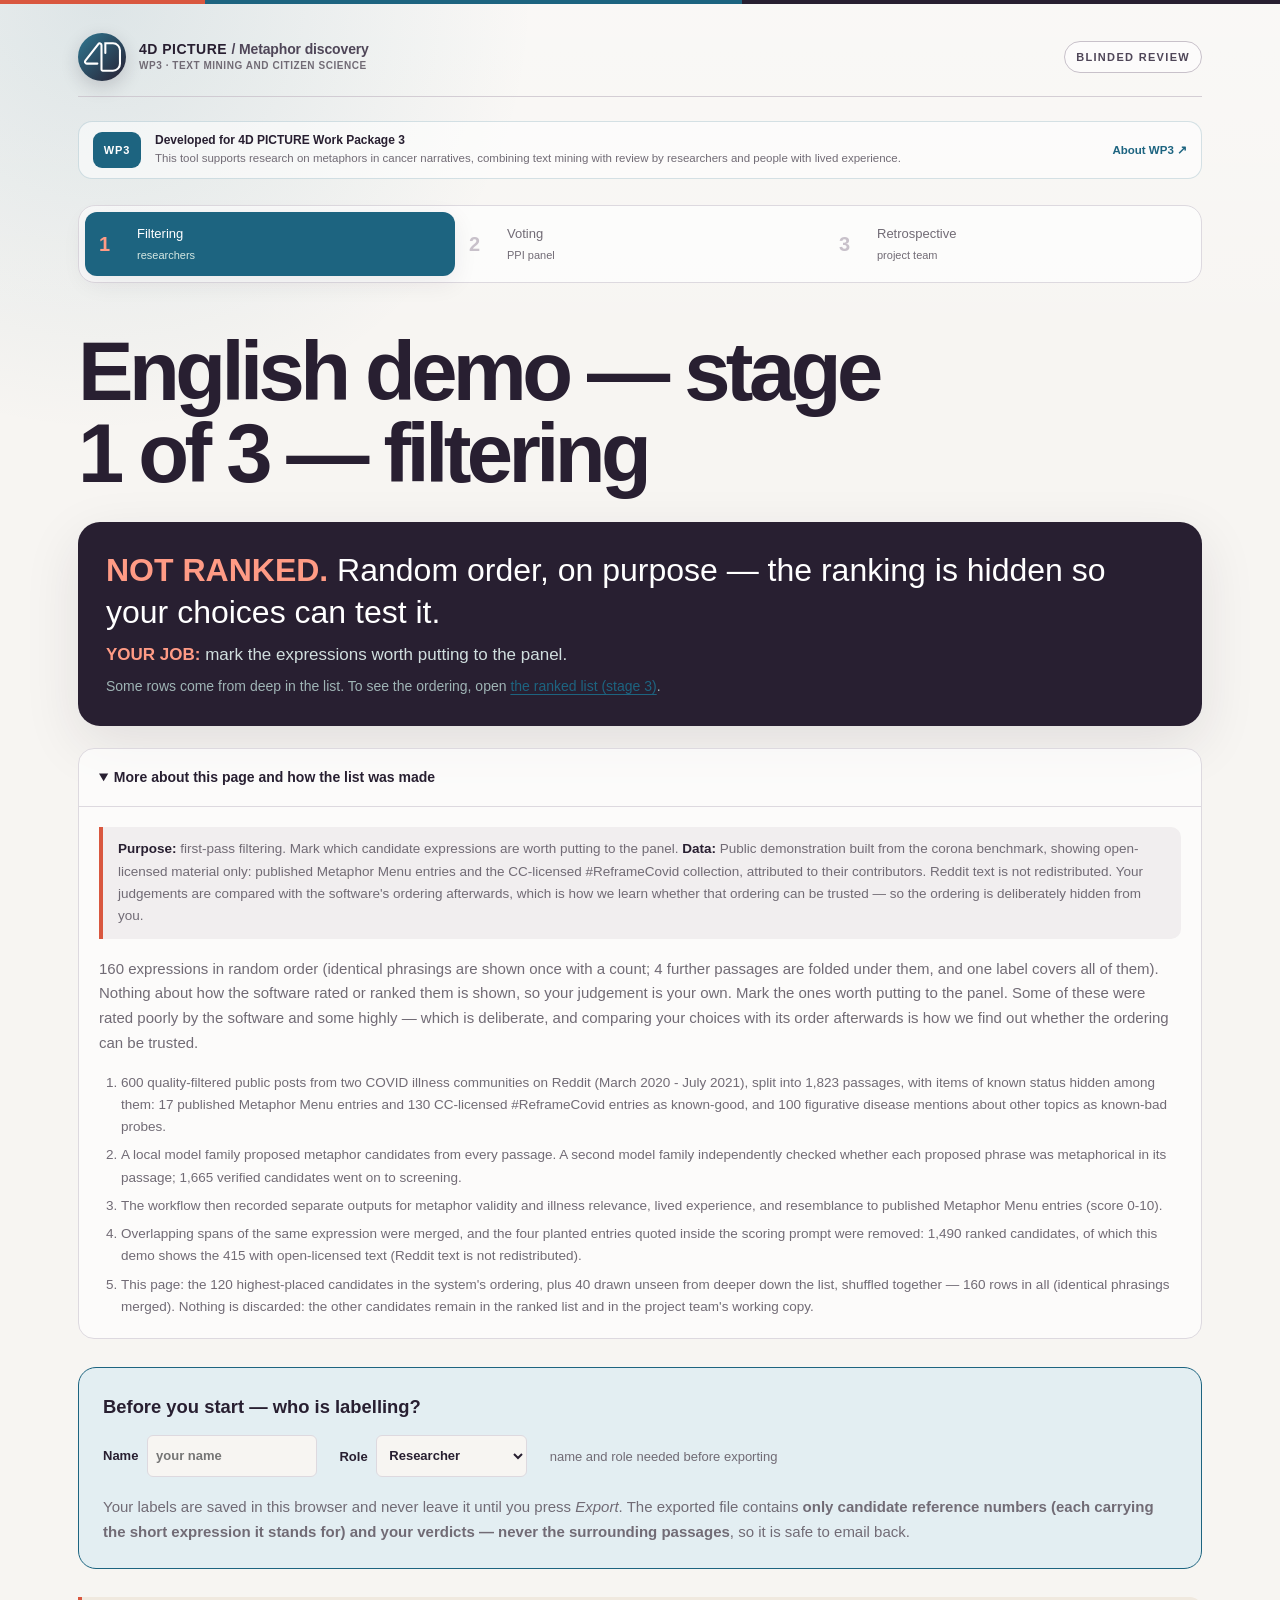
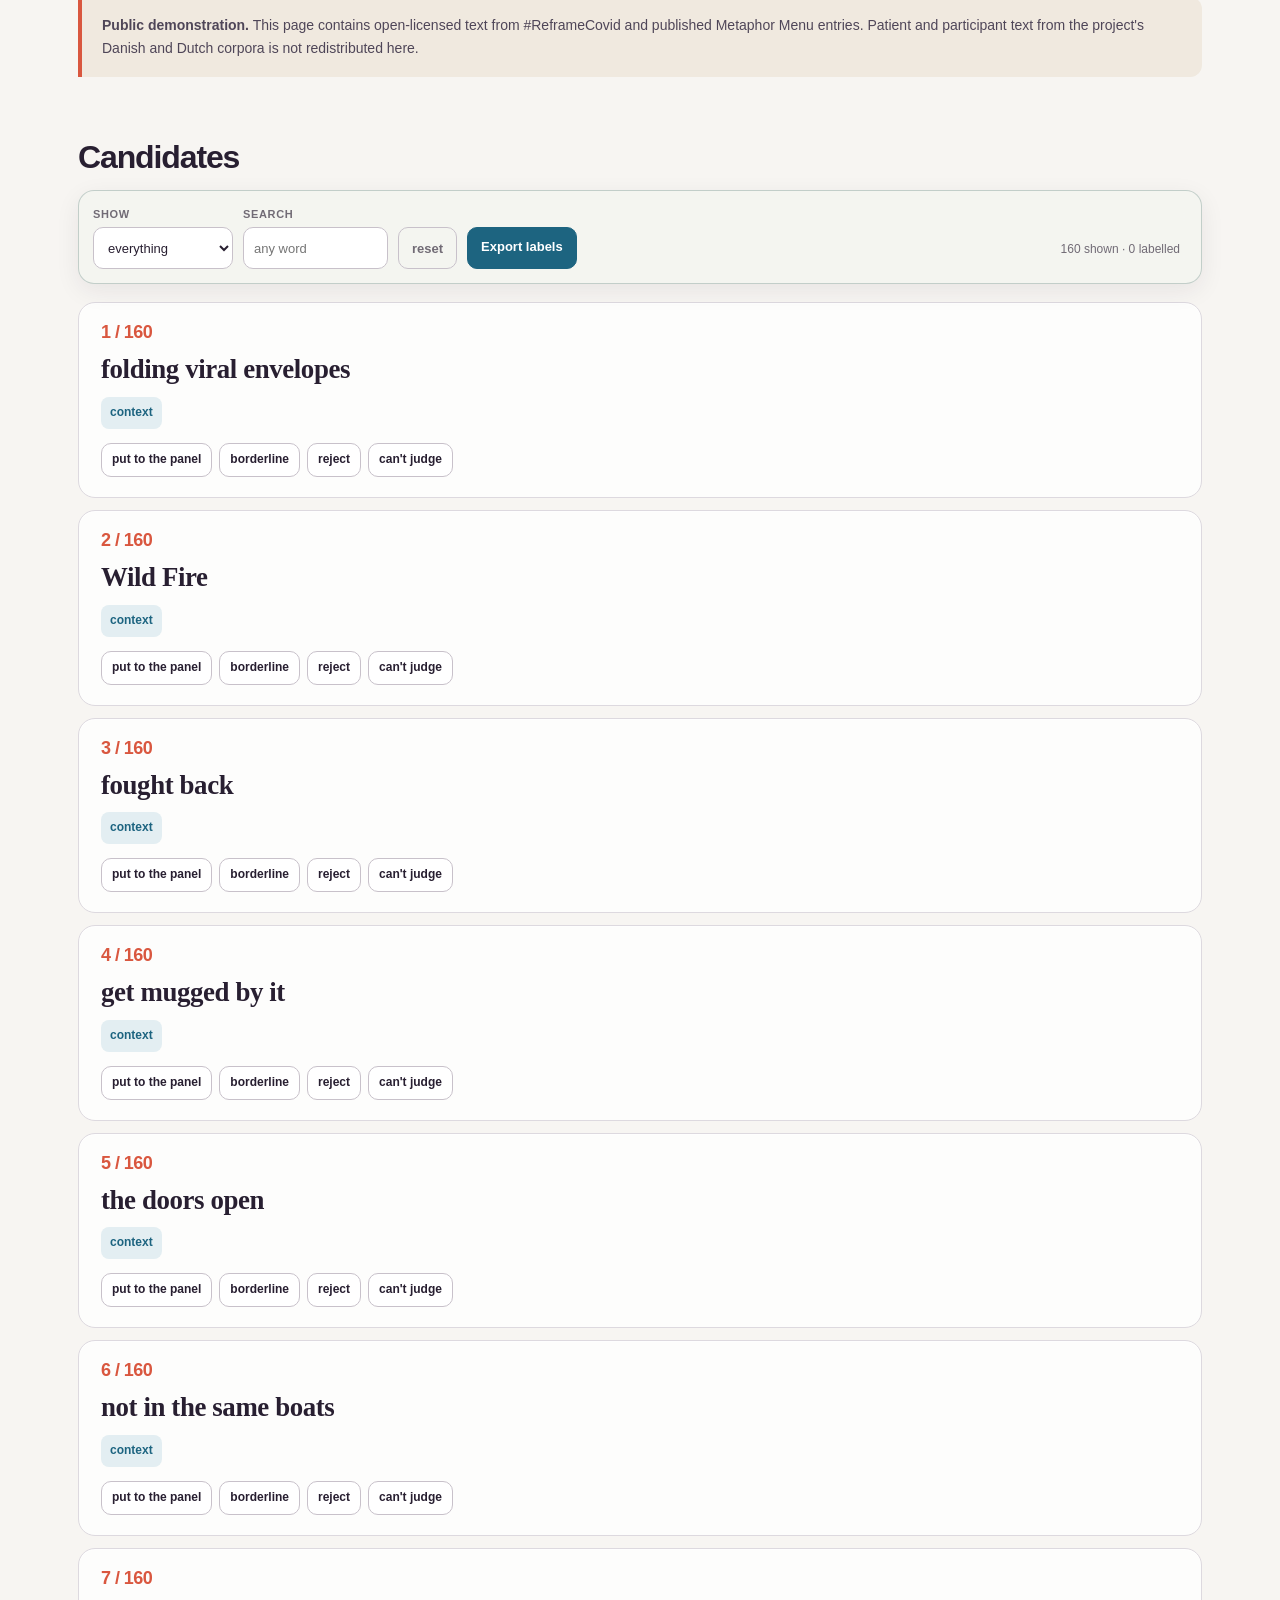
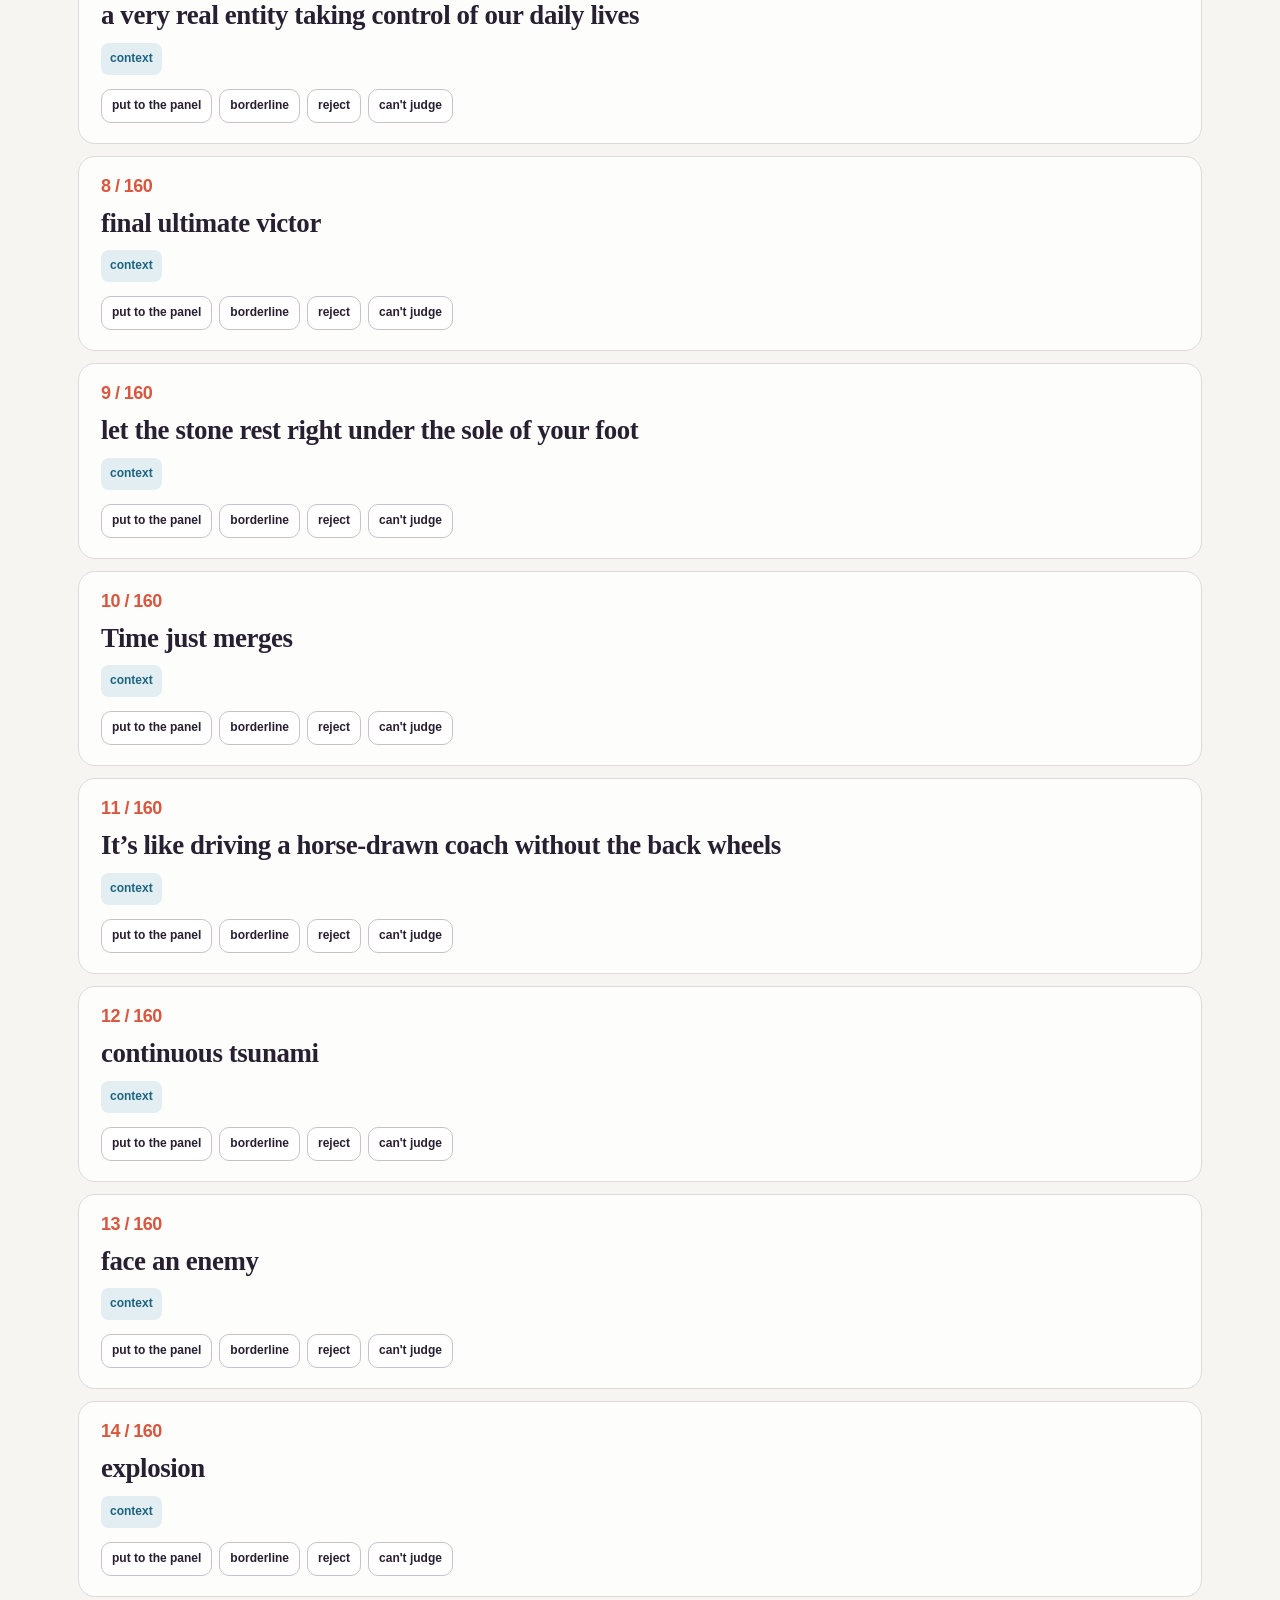
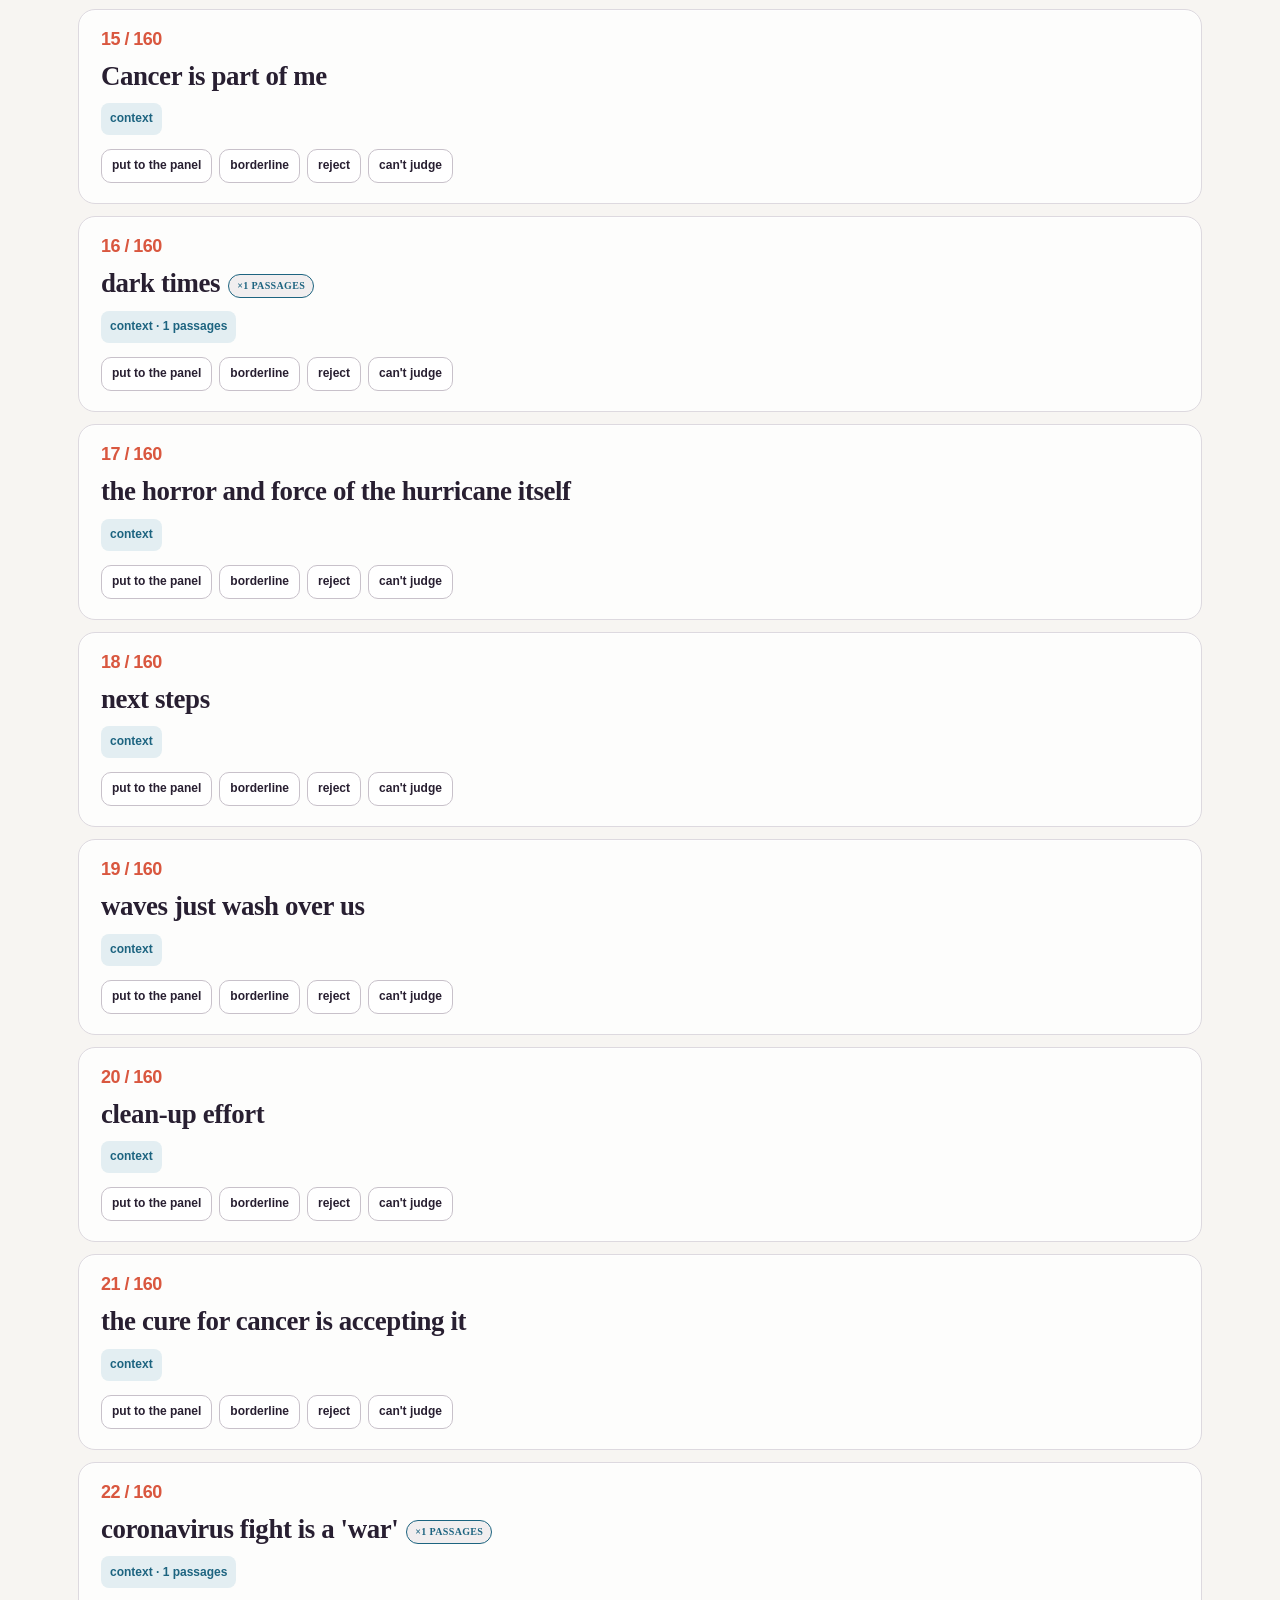
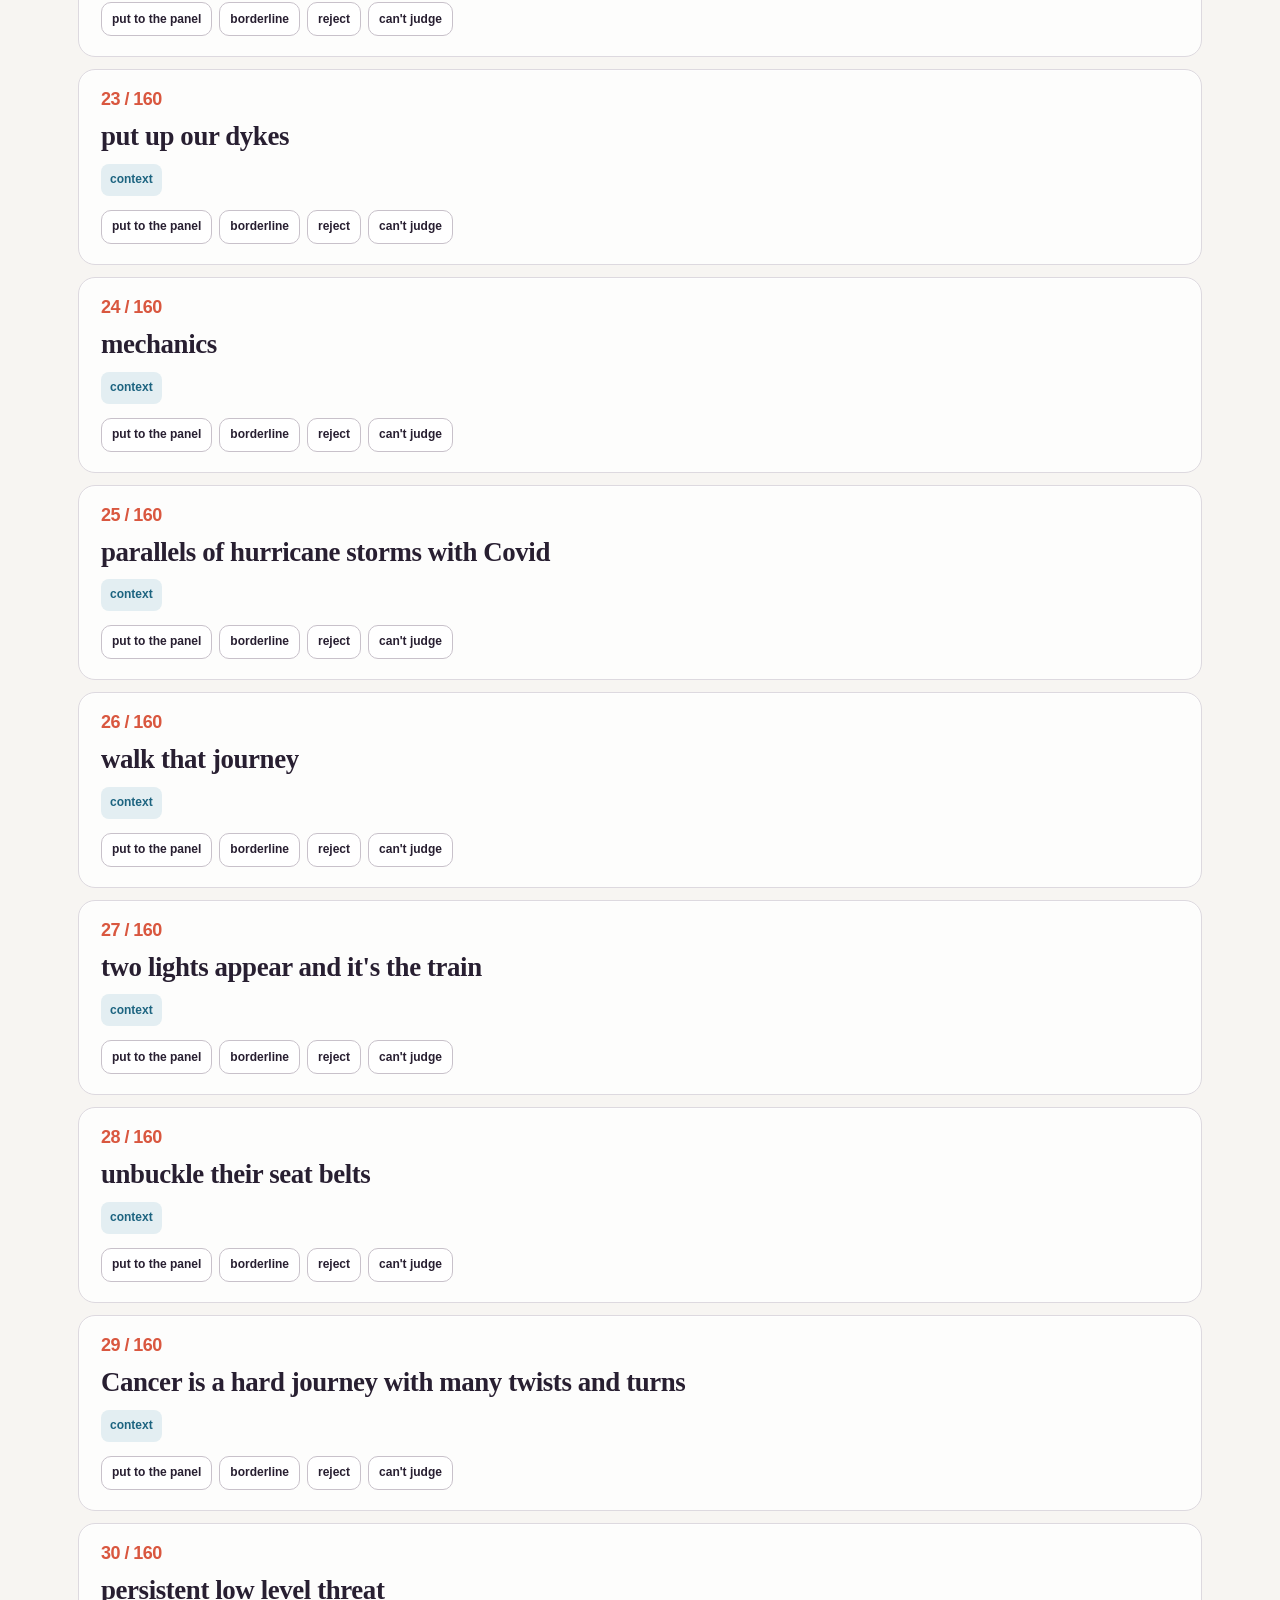
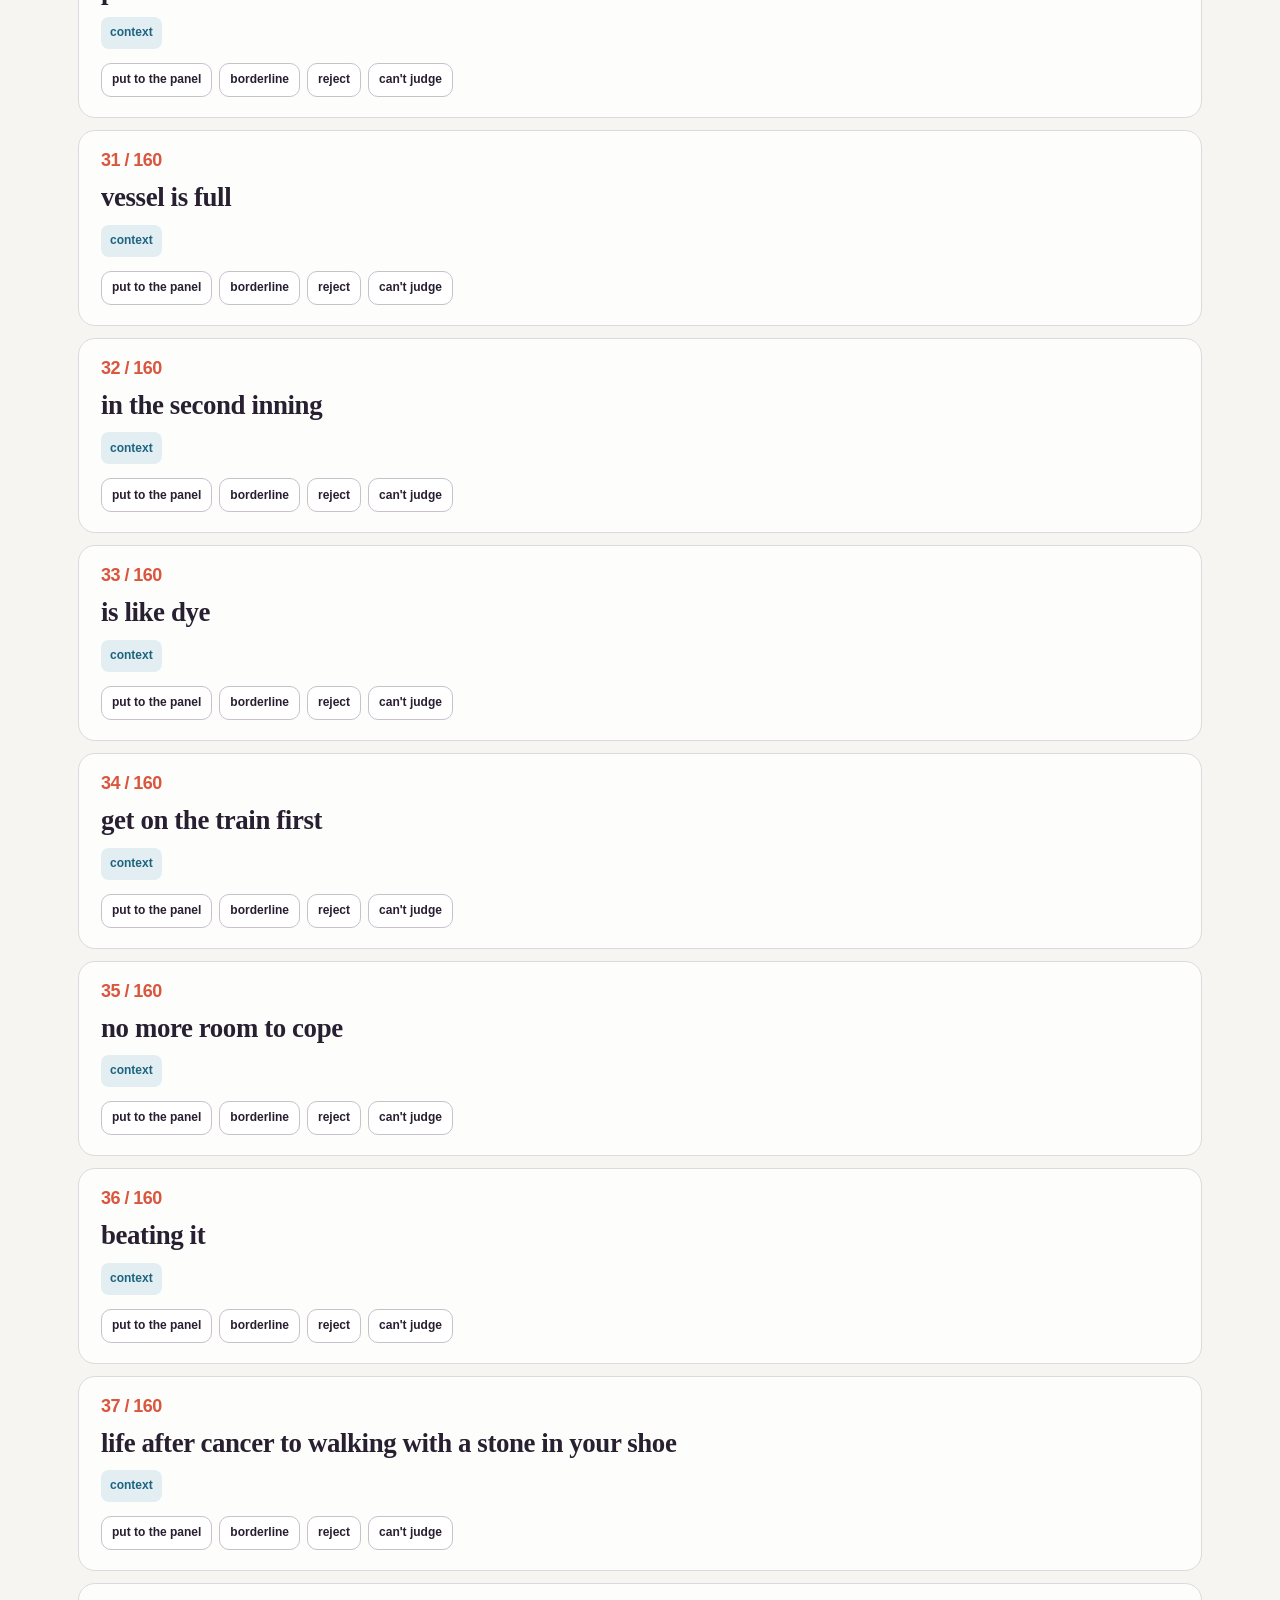
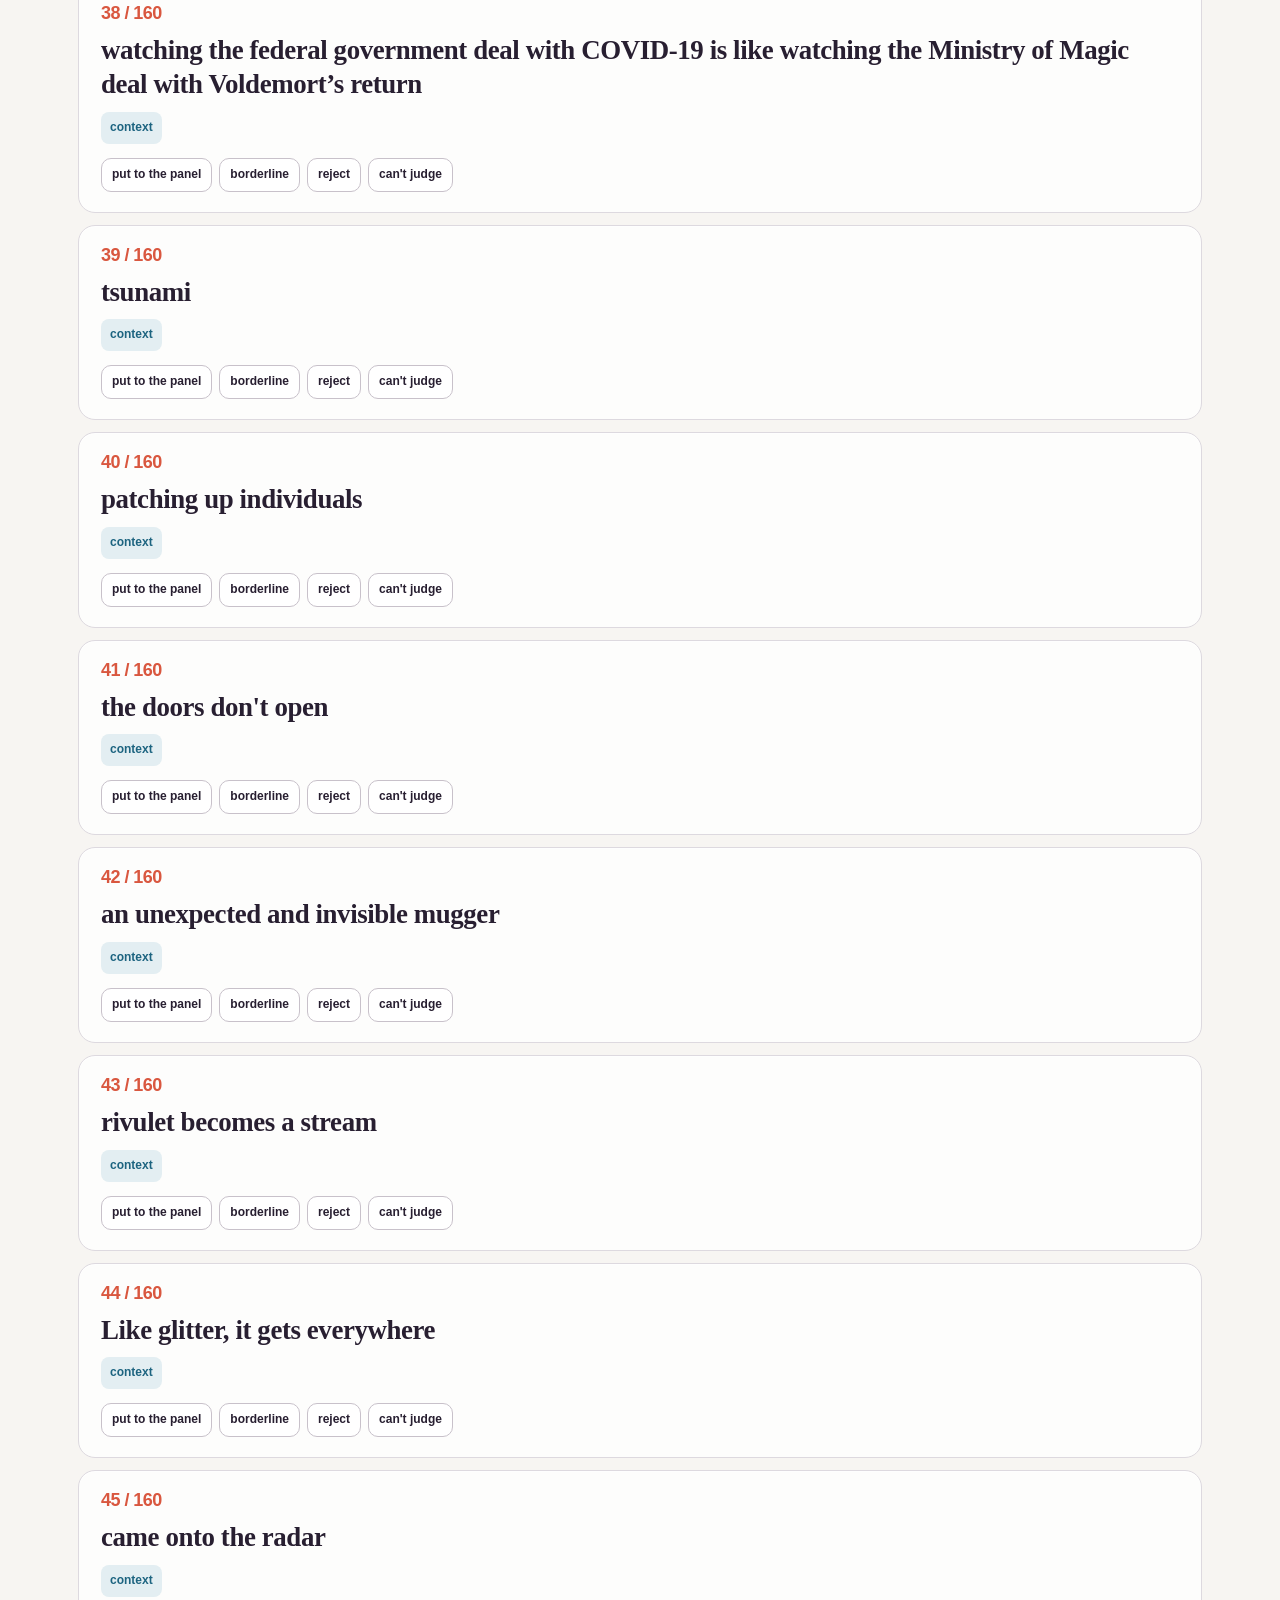
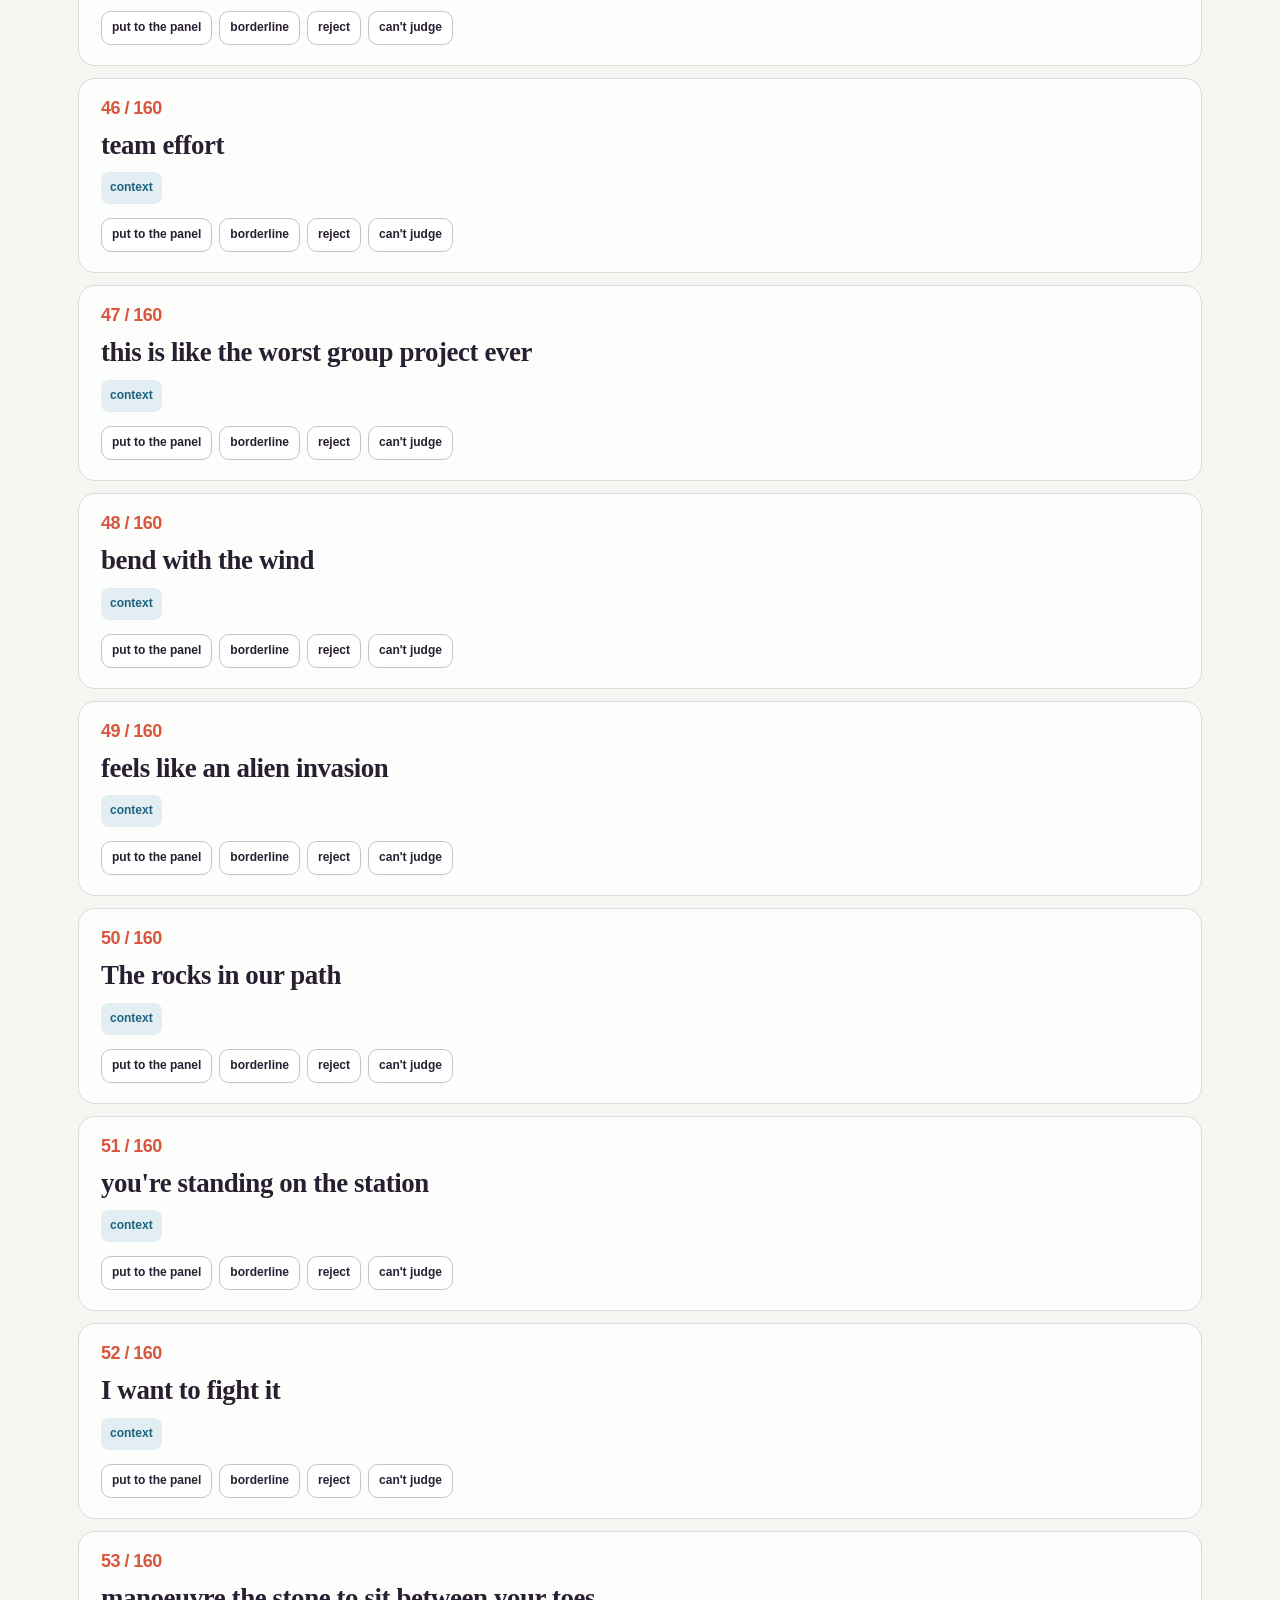
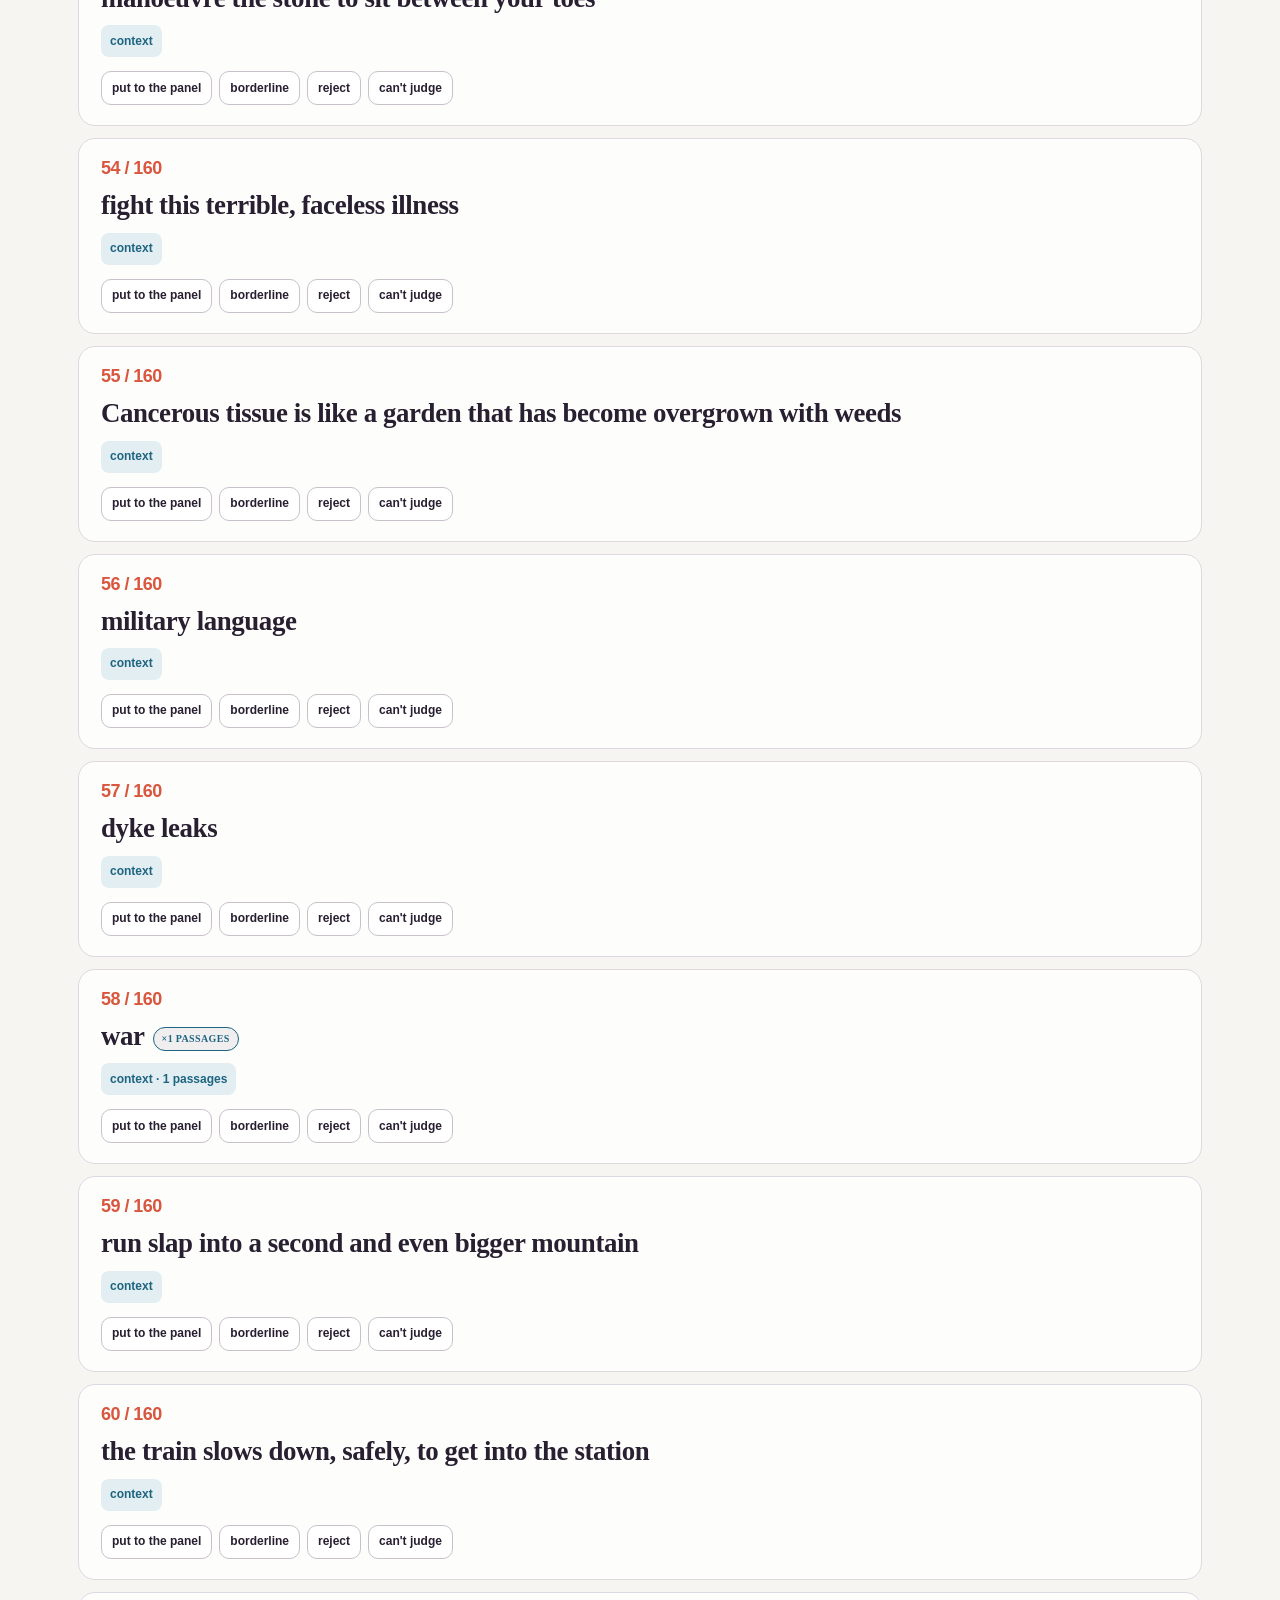
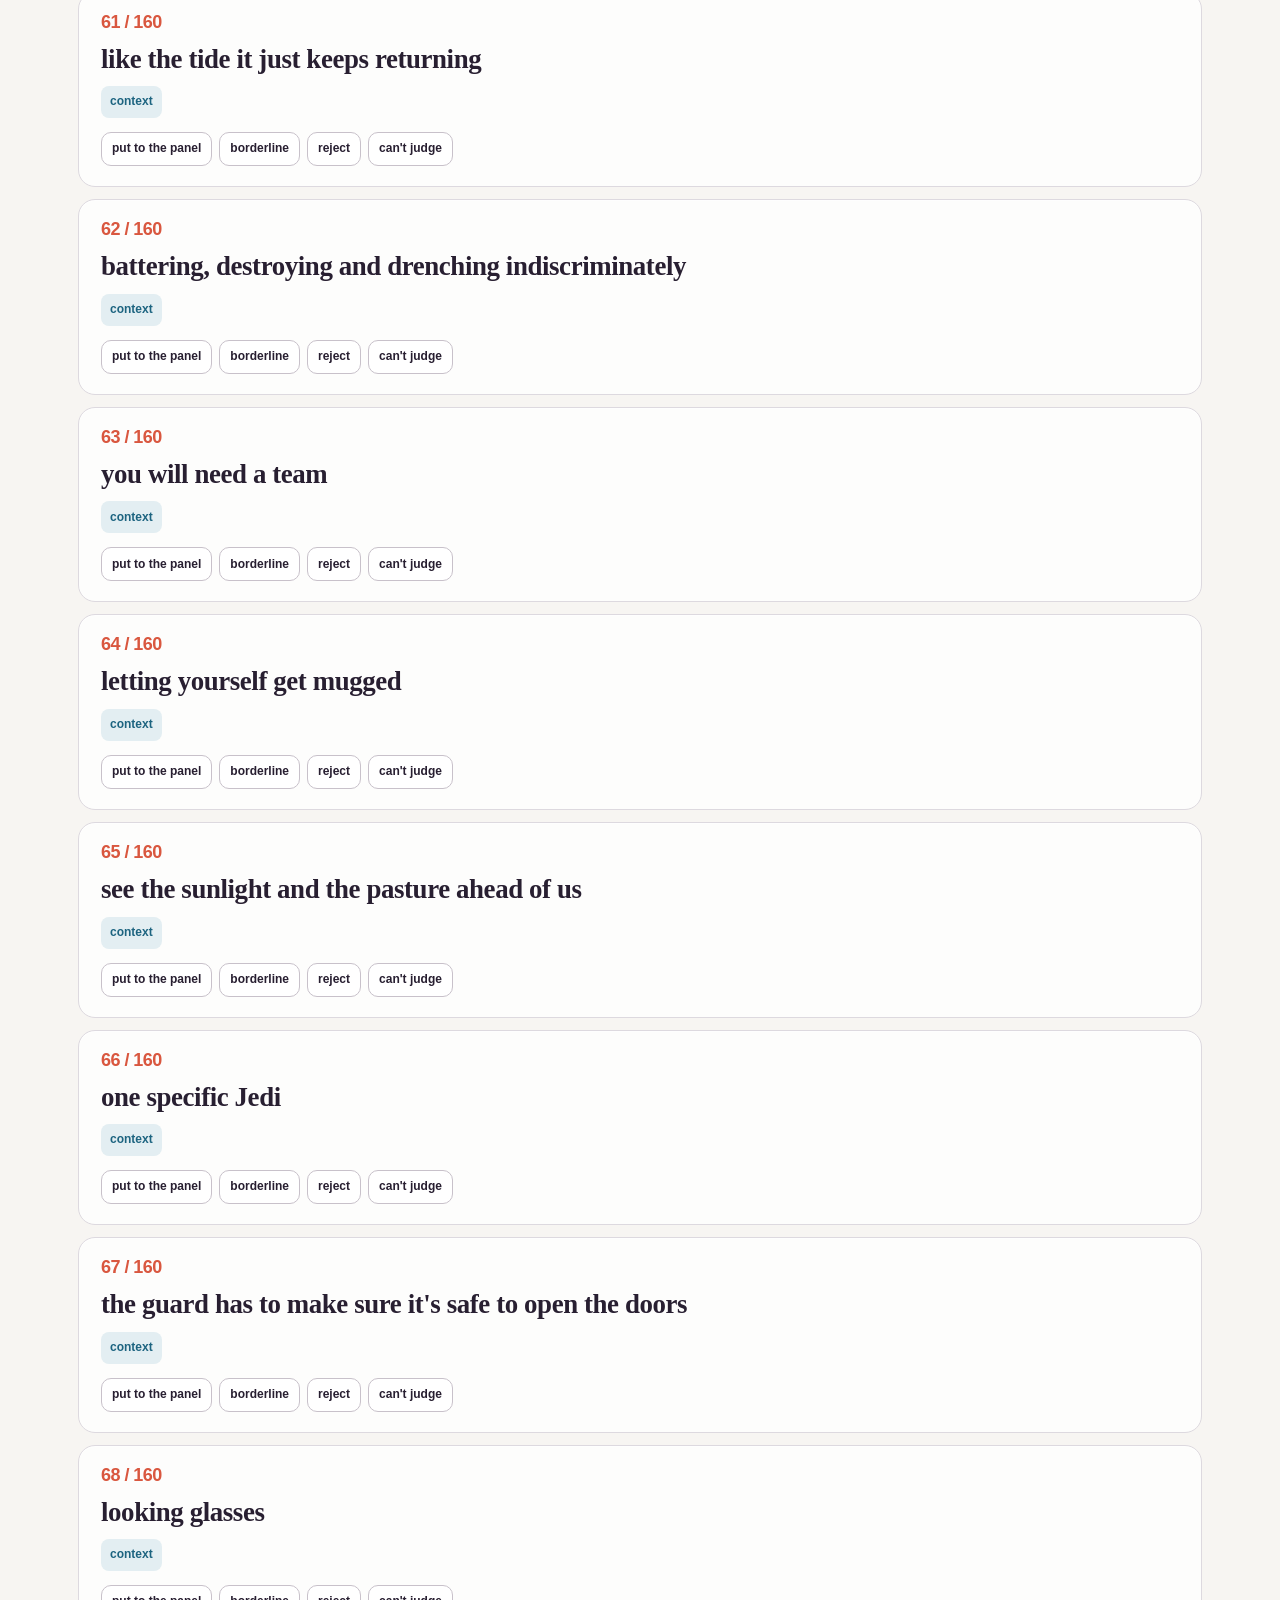
==== commit 180061a4: "Demo: compact WP3 context banner; one-line version on phones" ====
--- a/demo/english_demo_stage1_for_researchers.html
+++ b/demo/english_demo_stage1_for_researchers.html
@@ -285,34 +285,33 @@
 
 .project-context {
   display: grid;
-  grid-template-columns: 74px minmax(0, 1fr) auto;
-  gap: 20px;
+  grid-template-columns: 48px minmax(0, 1fr) auto;
+  gap: 14px;
   align-items: center;
-  margin: 0 0 34px;
-  padding: 16px 18px;
-  border: 1px solid rgba(29, 100, 128, .22);
-  border-radius: 18px;
-  background: rgba(255, 255, 255, .68);
-  box-shadow: 0 1px 0 rgba(255,255,255,.8) inset;
+  margin: 0 0 26px;
+  padding: 10px 14px;
+  border: 1px solid rgba(29, 100, 128, .18);
+  border-radius: 14px;
+  background: rgba(255, 255, 255, .55);
 }
 
 .project-context-number {
   display: grid;
-  min-height: 50px;
+  min-height: 36px;
   place-items: center;
-  border-radius: 12px;
+  border-radius: 9px;
   color: white;
   background: var(--teal);
-  font-size: 13px;
+  font-size: 11px;
   line-height: 1;
   font-weight: 850;
   letter-spacing: .08em;
 }
 
 .project-context-copy { min-width: 0; }
-.project-context-copy strong { display: block; margin-bottom: 3px; font-size: 13px; line-height: 1.35; }
-.project-context-copy p { max-width: 760px; margin: 0; color: var(--mut); font-size: 12px; line-height: 1.5; }
-.project-context-link { white-space: nowrap; font-size: 12px; font-weight: 800; text-decoration: none; }
+.project-context-copy strong { display: block; margin-bottom: 2px; font-size: 12px; line-height: 1.3; }
+.project-context-copy p { max-width: 760px; margin: 0; color: var(--mut); font-size: 11.5px; line-height: 1.45; }
+.project-context-link { white-space: nowrap; font-size: 11.5px; font-weight: 800; text-decoration: none; }
 .project-context + .stages { margin-top: 0; }
 
 .header-tag, .eyebrow, .step-audience, .evidence-label {
@@ -759,7 +758,7 @@
 @media (max-width: 820px) {
   body { padding: 20px 18px 46px; }
   .site-header { margin-bottom: 20px; }
-  .project-context { grid-template-columns: 64px minmax(0, 1fr); gap: 14px; }
+  .project-context { grid-template-columns: 44px minmax(0, 1fr); gap: 12px; }
   .project-context-link { grid-column: 2; justify-self: start; }
   .loader-page .loader { border-radius: 22px; }
   .loader-steps { grid-template-columns: 1fr; }
@@ -814,8 +813,14 @@
   .header-actions .button { width: auto; min-height: 40px; padding: 8px 10px; }
   .langswitch { gap: 3px; }
   .langbtn { min-width: 38px; min-height: 38px; padding: 4px 7px; }
-  .project-context { grid-template-columns: 52px minmax(0, 1fr); padding: 14px; }
-  .project-context-number { min-height: 46px; }
+  /* phones: one quiet line — badge, title, link; the explanatory sentence is dropped */
+  .project-context { display: flex; flex-wrap: wrap; align-items: center; gap: 8px 10px; margin-bottom: 18px; padding: 8px 12px; border-radius: 12px; }
+  .project-context-number { min-height: 0; padding: 4px 7px; font-size: 10px; border-radius: 6px; }
+  .project-context-copy { flex: 1 1 auto; }
+  .project-context-copy strong { margin: 0; font-size: 11.5px; }
+  .project-context-copy p { display: none; }
+  .project-context-link { margin-left: auto; font-size: 11px; }
+  .loader-page .project-context { margin-bottom: 18px; }
   .loader-page .loader { padding: 28px 20px; }
   .loader-page .loader > .lede { font-size: 15px; }
   h1 { font-size: clamp(2.65rem, 13vw, 4rem); }
